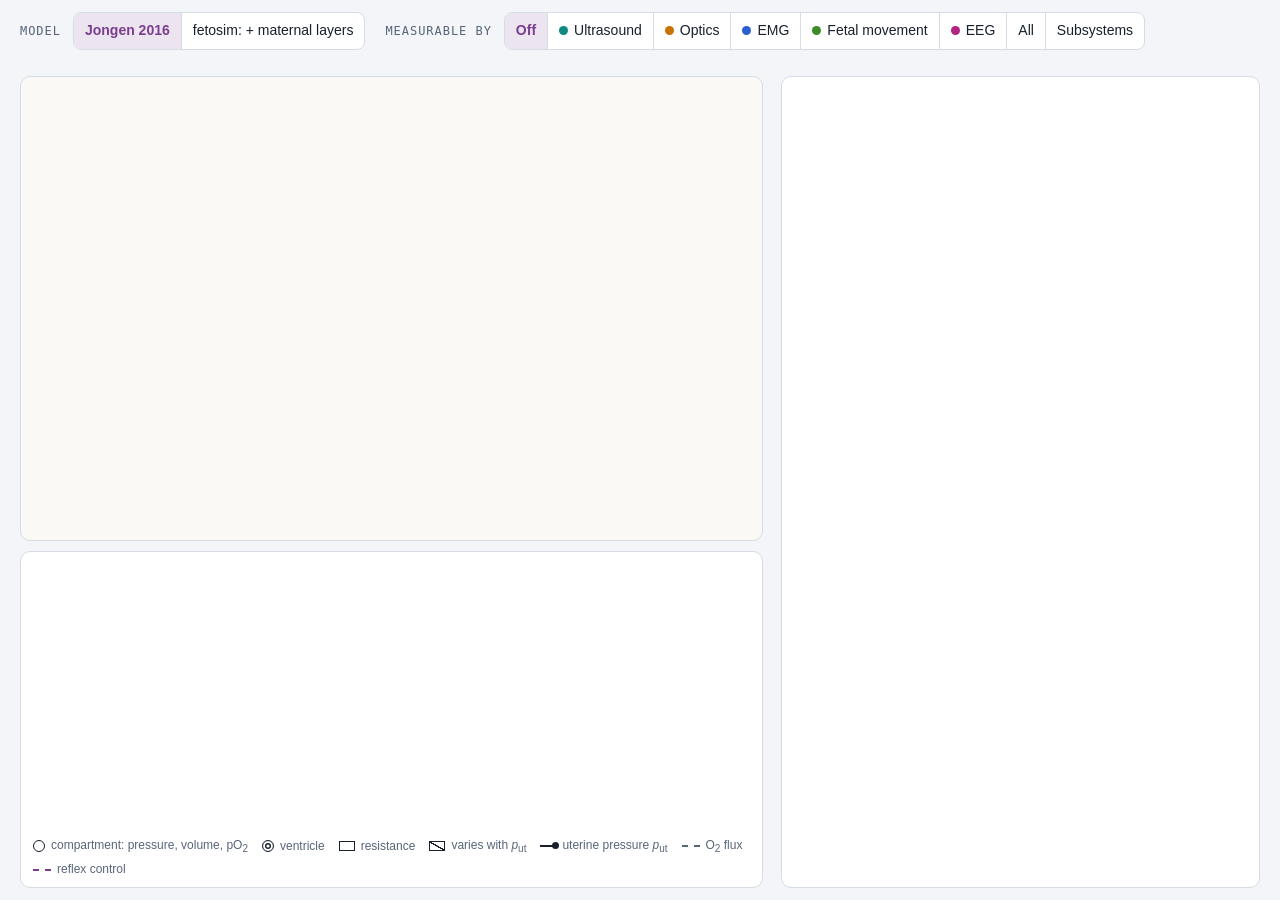
==== docs/maternal_fetal_model_2d.html @ 21c9658b "2D page: one close-up label per route step, at the place it happens Uterine wall: TOCO peaks, uterin" ====
<!doctype html>
<html lang="en">
<head>
<meta charset="utf-8">
<meta name="viewport" content="width=device-width, initial-scale=1, viewport-fit=cover">
<title>Maternal–Fetal Cross-Section</title>
<meta name="claude:viewport-fit-sides" content="cover">
<style>
/* Layout: a narrow header, then the explorer (3D stage + contraction trace on the left, part panel on the right,
   stacked on phones), then single-column reading sections: data pipeline, parameter table, feedback. */
:root {
  --bg: #f3f5f8;
  --surface: #ffffff;
  --stage: #e6ebf1;
  --stage2: #fbf9f6;
  --ink: #17202c;
  --muted: #586579;
  --line: #d6dce5;
  --maternal: #b3303e; --thorax: #23838a; --rib: #dddad4; --rib-edge: #959490; --lung1: #f0a088; --lung2: #e68a73; --lung3: #bd4836;
  --fetal: #3a5fa8;
  --accent: #7a3e8e;
  --on-accent: #ffffff;
  --c1: #5c6a80;
  --c2: #a5650c;
  --c3: #0a7f62;
  --c1-bg: #e8ecf2;
  --c2-bg: #f8ecd8;
  --c3-bg: #daf1e9;
  --c4: #2c62a8; --c4-bg: #dfe9f7;
  --paper: #fdf3f2;
  --grid-minor: #f2d6d6;
  --grid-major: #e3aeb0;
  --trace-ghost: #c9b6ba;
  --muscle: #e9b9b1; --muscle-hi: #b5394c; --muscle-edge: #c78a84; --m-art: #c8374a; --m-ven: #6d2c4e; --villus: #7466c0;
  --f-hi: #c2415a; --f-lo: #4a4fa6; --fv-hi: #8a4f96; --fv-lo: #3a3d80; --skin: #f9e4d7; --skin-edge: #d8b09b; --fskin: #fcc6a2; --fshade: #f08a6c; --brain: #f2cfd4;
  --jelly: #f1e8cf; --flowdot: rgba(255, 255, 255, .9); --device: #e8edf3; --device-edge: #5b6b80; --baro: #2f8fd6; --chemo: #7fae1f;
  --font-display: -apple-system, BlinkMacSystemFont, "Helvetica Neue", "PingFang SC", "Segoe UI", Arial, sans-serif;
  --font-body: -apple-system, BlinkMacSystemFont, "Helvetica Neue", "PingFang SC", "Segoe UI", Arial, sans-serif;
  --font-mono: ui-monospace, "SF Mono", Menlo, Consolas, monospace;
  --font-math: "STIX Two Text", "Cambria Math", "Times New Roman", serif;
}
@media (prefers-color-scheme: dark) {
  :root:not([data-theme="light"]) {
    --bg: #0f141b; --surface: #161d27; --stage: #111923; --stage2: #141c27; --ink: #e4e9f0; --muted: #9ba7b8; --line: #2a3442;
    --maternal: #e2606d; --thorax: #5cc3c8; --rib: #8c8882; --rib-edge: #4d4b48; --lung1: #a8604f; --lung2: #95503f; --lung3: #6e2a20; --fetal: #7da3e6; --accent: #c08ad2; --on-accent: #1d1022;
    --c1: #a4b0c3; --c2: #e4a94f; --c3: #3fcaa0; --c1-bg: #222b38; --c2-bg: #352813; --c3-bg: #10322a; --c4: #79a8ea; --c4-bg: #14233a;
    --paper: #1b1719; --grid-minor: #2c2226; --grid-major: #4a3036; --trace-ghost: #5d4f54;
    --muscle: #6f3b47; --muscle-hi: #d0506a; --muscle-edge: #93596a; --m-art: #e0606c; --m-ven: #a3506f; --villus: #9d8fe0;
    --f-hi: #ea6c82; --f-lo: #6a72d6; --fv-hi: #b07ac0; --fv-lo: #5558a8; --skin: #3b302d; --skin-edge: #6e5349; --fskin: #8a5e4c; --fshade: #b46d55; --brain: #573840;
    --jelly: #4d473a; --flowdot: rgba(255, 255, 255, .8); --device: #2a3442; --device-edge: #9aa8bd; --baro: #5cb0f0; --chemo: #a6d24a;
    color-scheme: dark;
  }
}
:root[data-theme="dark"] {
  --bg: #0f141b; --surface: #161d27; --stage: #111923; --stage2: #141c27; --ink: #e4e9f0; --muted: #9ba7b8; --line: #2a3442;
  --maternal: #e2606d; --thorax: #5cc3c8; --rib: #8c8882; --rib-edge: #4d4b48; --lung1: #a8604f; --lung2: #95503f; --lung3: #6e2a20; --fetal: #7da3e6; --accent: #c08ad2; --on-accent: #1d1022;
  --c1: #a4b0c3; --c2: #e4a94f; --c3: #3fcaa0; --c1-bg: #222b38; --c2-bg: #352813; --c3-bg: #10322a; --c4: #79a8ea; --c4-bg: #14233a;
  --paper: #1b1719; --grid-minor: #2c2226; --grid-major: #4a3036; --trace-ghost: #5d4f54;
  --muscle: #6f3b47; --muscle-hi: #d0506a; --muscle-edge: #93596a; --m-art: #e0606c; --m-ven: #a3506f; --villus: #9d8fe0;
  --f-hi: #ea6c82; --f-lo: #6a72d6; --fv-hi: #b07ac0; --fv-lo: #5558a8; --skin: #3b302d; --skin-edge: #6e5349; --fskin: #8a5e4c; --fshade: #b46d55; --brain: #573840;
  --jelly: #4d473a; --flowdot: rgba(255, 255, 255, .8); --device: #2a3442; --device-edge: #9aa8bd; --baro: #5cb0f0; --chemo: #a6d24a;
  color-scheme: dark;
}
* { box-sizing: border-box; }
html, body { overscroll-behavior-y: none; }   /* no pull-to-refresh */
body {
  background: var(--bg); color: var(--ink); font-family: var(--font-body); font-size: 15px; line-height: 1.55;
  padding-left: max(16px, env(safe-area-inset-left, 0px)); padding-right: max(16px, env(safe-area-inset-right, 0px));
  padding-block: 0 48px;
}
.wrap { max-width: 1240px; margin: 0 auto; }
h1, h2, h3 { font-family: var(--font-display); font-weight: 600; text-wrap: balance; margin: 0; letter-spacing: 0.005em; }
h1 { font-size: clamp(30px, 4.6vw, 46px); line-height: 1.05; }
h2 { font-size: 26px; line-height: 1.15; }
h3 { font-size: 18px; line-height: 1.25; }
p { margin: 0; }
a { color: var(--accent); }
.eyebrow { font-family: var(--font-mono); font-size: 12px; letter-spacing: 0.08em; text-transform: uppercase; color: var(--muted); }
.lede { max-width: 68ch; font-size: 17px; color: var(--ink); }
.muted { color: var(--muted); }
.mono { font-family: var(--font-mono); font-variant-numeric: tabular-nums; }
button { font: inherit; color: inherit; }
:focus-visible { outline: 2px solid var(--accent); outline-offset: 2px; }

/* header */
header.top { display: grid; gap: 14px; padding-block: 36px 22px; }
.legend { display: flex; flex-wrap: wrap; gap: 8px 14px; align-items: center; font-size: 14px; }
.nav { display: flex; flex-wrap: wrap; gap: 6px 16px; font-size: 14px; }
.nav a { text-decoration: none; border-bottom: 1px solid var(--line); color: var(--ink); }
.nav a:hover { border-color: var(--accent); }

/* class badges: colour + text */
.cls { display: inline-flex; align-items: center; gap: 6px; font-size: 12px; font-weight: 500; white-space: nowrap;
  padding: 1px 8px 1px 6px; border-radius: 999px; line-height: 1.6; }
.cls::before { content: ""; width: 8px; height: 8px; border-radius: 2px; background: currentColor; }
.cls-1 { color: var(--c1); background: var(--c1-bg); }
.cls-2 { color: var(--c2); background: var(--c2-bg); }
.cls-3 { color: var(--c3); background: var(--c3-bg); }
.cls-4 { color: var(--c4); background: var(--c4-bg); }
.cls-1::before { border-radius: 50%; }
.cls-3::before, .cls-4::before { transform: rotate(45deg); }

section { padding-block: 34px 6px; display: grid; gap: 16px; }
section > header { display: grid; gap: 6px; max-width: 72ch; }

/* explorer */
.explorer { display: grid; grid-template-columns: minmax(0, 1.55fr) minmax(300px, 1fr); gap: 18px; align-items: start; }
.left { display: grid; gap: 10px; min-width: 0; }
.stage { position: relative; height: 540px; border-radius: 10px; overflow: hidden; background:
  radial-gradient(120% 90% at 60% 35%, var(--surface) 0%, var(--stage) 70%); border: 1px solid var(--line); touch-action: none; }
.stage canvas { display: block; width: 100%; height: 100%; }
.stage svg.leaders { position: absolute; inset: 0; width: 100%; height: 100%; pointer-events: none; }
.leaders line { stroke: var(--muted); stroke-width: 1; opacity: .7; }
.tags { position: absolute; inset: 0; pointer-events: none; }
.tag { position: absolute; left: 0; top: 0; pointer-events: auto; transform: translate(-50%, -50%);
  font-size: 12px; font-weight: 500; padding: 2px 8px; border-radius: 6px; border: 1px solid var(--line);
  background: color-mix(in srgb, var(--surface) 88%, transparent); color: var(--ink); cursor: pointer; white-space: nowrap; }
.tag { display: inline-flex; align-items: center; gap: 5px; padding-left: 3px; }
.tag .num { width: 17px; height: 17px; font-size: 10px; border-width: 1.3px; }
.tag:hover, .tag.on { border-color: var(--accent); color: var(--accent); }
.tags.off .tag { display: none; } .leaders.off { display: none; }
.hint { position: absolute; left: 12px; bottom: 10px; font-size: 12px; color: var(--muted); pointer-events: none;
  background: color-mix(in srgb, var(--surface) 75%, transparent); padding: 2px 8px; border-radius: 6px; }
.nogl { position: absolute; inset: 0; display: grid; place-items: center; text-align: center; padding: 24px; color: var(--muted); }

.controls { display: flex; flex-wrap: wrap; gap: 8px; align-items: center; }
.btn { border: 1px solid var(--line); background: var(--surface); border-radius: 8px; padding: 7px 12px; cursor: pointer; font-size: 14px; }
.btn:hover { border-color: var(--accent); }
.btn.primary { background: var(--accent); border-color: var(--accent); color: var(--on-accent); font-weight: 600; }
.seg { display: inline-flex; border: 1px solid var(--line); border-radius: 8px; overflow: hidden; background: var(--surface); }
.seg button { border: 0; background: transparent; padding: 7px 11px; cursor: pointer; font-size: 14px; }
.seg button + button { border-left: 1px solid var(--line); }
.seg button[aria-pressed="true"] { background: color-mix(in srgb, var(--accent) 14%, var(--surface)); color: var(--accent); font-weight: 600; }
.spacer { flex: 1 1 auto; }
.readouts { display: grid; grid-template-columns: repeat(3, minmax(0, 1fr)); gap: 6px; }
@media (min-width: 1180px) { .readouts { grid-template-columns: repeat(6, minmax(0, 1fr)); } }
.clock { font-family: var(--font-mono); font-variant-numeric: tabular-nums; font-size: 13px; color: var(--muted); }
.ro { background: var(--surface); border: 1px solid var(--line); border-radius: 8px; padding: 5px 9px; min-width: 0; }
.ro .k { font-size: 11.5px; color: var(--muted); white-space: nowrap; overflow: hidden; text-overflow: ellipsis; }
.ro .v { font-family: var(--font-mono); font-variant-numeric: tabular-nums; font-size: 15px; }
.ro .v small { font-size: 11px; color: var(--muted); margin-left: 3px; }
.tracebox { background: var(--paper); border: 1px solid var(--line); border-radius: 10px; padding: 8px 8px 4px; }
.tracebox canvas { display: block; width: 100%; height: 236px; cursor: pointer; touch-action: pan-y; }
.tracecap { font-size: 12.5px; color: var(--muted); padding: 2px 4px 4px; }

/* part panel */
.panel { background: var(--surface); border: 1px solid var(--line); border-radius: 10px; padding: 16px 16px 18px;
  display: grid; gap: 14px; align-content: start; position: sticky; top: max(12px, env(safe-area-inset-top, 0px)); max-height: calc(100vh - 24px); overflow: auto; min-width: 0; }
.panel .role { font-size: 15px; }
.panel .during { font-size: 14px; border-left: 3px solid var(--maternal); padding: 2px 0 2px 10px; color: var(--ink); }
.panel .during b { font-weight: 600; }
.panel .during .row { display: block; }
.filter { display: grid; gap: 6px; }
.filter .seg { width: 100%; }
.filter .seg button { flex: 1 1 0; padding: 6px 4px; font-size: 13px; }
.eqs { display: grid; gap: 8px; }
.eq { border: 1px solid var(--line); border-radius: 8px; padding: 8px 10px; display: grid; gap: 4px; background: color-mix(in srgb, var(--bg) 50%, var(--surface)); }
.eq .no { font-family: var(--font-mono); font-size: 12px; color: var(--accent); }
.eq .m { font-family: var(--font-math); font-size: 17px; line-height: 1.45; }
.eq .m i { font-style: italic; }
.eq .m sub, .eq .m sup { font-size: 70%; }
.eq .ml { display: block; }   /* wraps instead of scrolling */
.cases { display: inline-grid; grid-template-columns: auto auto; gap: 2px 1.1em; align-items: center; vertical-align: middle; margin-left: .2em; padding-left: .45em; border-left: 1.6px solid currentColor; border-radius: 9px 0 0 9px; }
.cases > span:nth-child(even) { font-size: 92%; }
.fr { display: inline-flex; flex-direction: column; vertical-align: middle; text-align: center; margin: 0 .12em; font-size: 88%; line-height: 1.2; }
.fr > span:first-child { border-bottom: 1px solid currentColor; padding: 0 .2em .05em; }
.fr > span:last-child { padding: .05em .2em 0; }
.eq .why { font-size: 13px; color: var(--muted); }
.plist { display: grid; gap: 0; }
.pdet { border-top: 1px solid var(--line); padding-top: 8px; }
.pdet > summary { cursor: pointer; font-weight: 600; font-size: 14px; padding: 4px 0; }
.pdet[open] > summary { margin-bottom: 8px; }
.lk { color: var(--accent); }
.psub { font-size: 11px; font-weight: 600; letter-spacing: .06em; text-transform: uppercase; color: var(--maternal); padding: 14px 0 4px; }
.prow { display: grid; grid-template-columns: minmax(0, 1fr) auto; gap: 2px 10px; padding: 8px 0; border-top: 1px solid var(--line); }
.prow .sym { font-family: var(--font-math); font-style: italic; font-size: 16px; }
.prow .val { font-family: var(--font-mono); font-size: 13px; text-align: right; white-space: nowrap; }
.prow .mean { grid-column: 1 / -1; font-size: 13.5px; }
.prow .pf { grid-column: 1 / -1; font-family: var(--font-math); font-size: 16px; line-height: 1.45; padding-top: 2px; }
.prow .pf sub, .prow .pf sup { font-size: 70%; }
.prow .codeat, .eq .codeat { margin-left: auto; font-family: var(--font-mono); font-size: 11px; color: var(--muted); text-decoration: none; }
.prow .codeat { margin-left: 8px; }
.codeat:hover { color: var(--accent); text-decoration: underline; }
.eq .eqh { display: flex; flex-wrap: wrap; gap: 2px 10px; align-items: baseline; }
.psym { font: inherit; color: inherit; background: none; border: 0; padding: 0; cursor: pointer; border-bottom: 1px dotted var(--accent); }
.psym:hover { color: var(--accent); }
.prow .meta { grid-column: 1 / -1; display: flex; flex-wrap: wrap; gap: 6px; align-items: center; font-size: 12px; color: var(--muted); }
.partlist { display: grid; gap: 6px; }
.partlist button { text-align: left; border: 1px solid var(--line); background: var(--surface); border-radius: 8px; padding: 8px 10px; cursor: pointer;
  display: grid; grid-template-columns: minmax(0, 1fr) auto; gap: 2px 8px; }
.partlist button:hover { border-color: var(--accent); }
.partlist .pt { font-weight: 600; }
.partlist .ps { grid-column: 1 / -1; font-size: 13px; color: var(--muted); }
.back { justify-self: start; font-size: 13px; }
.only-phone { display: none; }

/* pipeline */
.pipe { display: grid; grid-template-columns: repeat(2, minmax(0, 1fr)); gap: 12px; counter-reset: step; }
.pipe .step:last-child { grid-column: 1 / -1; }
@media (min-width: 1180px) { .pipe { grid-template-columns: repeat(5, minmax(0, 1fr)); } .pipe .step:last-child { grid-column: auto; } }
@media (max-width: 600px) { .pipe { grid-template-columns: minmax(0, 1fr); } }
.step { background: var(--surface); border: 1px solid var(--line); border-radius: 10px; padding: 12px 14px 14px; display: grid; gap: 8px; align-content: start; min-width: 0; }
.step h3 { font-size: 16px; display: flex; gap: 8px; align-items: baseline; }
.step h3::before { counter-increment: step; content: counter(step); font-family: var(--font-mono); font-size: 12px; color: var(--accent);
  border: 1px solid var(--accent); border-radius: 50%; width: 20px; height: 20px; display: inline-grid; place-items: center; flex: none; }
.step p, .step li { font-size: 13.5px; }
.step ul { margin: 0; padding-left: 18px; display: grid; gap: 2px; }
.step svg { width: 100%; height: auto; max-height: 120px; display: block; background: var(--paper); border-radius: 6px; }
.step .m { font-family: var(--font-math); font-size: 15.5px; }
.illus { font-size: 12px; color: var(--muted); }
.windowbar { display: grid; grid-template-columns: 20fr 2fr 10fr; height: 22px; border-radius: 5px; overflow: hidden; font-size: 11px; font-family: var(--font-mono); }
.windowbar div { display: grid; place-items: center; color: var(--ink); white-space: nowrap; overflow: hidden; }
.windowbar .tr { background: var(--c3-bg); } .windowbar .gp { background: var(--line); } .windowbar .te { background: var(--c1-bg); }

/* table */
.tabtools { display: flex; flex-wrap: wrap; gap: 8px; align-items: center; }
.tabtools input[type="search"], .tabtools select { font: inherit; font-size: 14px; padding: 7px 10px; border: 1px solid var(--line); border-radius: 8px; background: var(--surface); color: var(--ink); }
.tabtools input[type="search"] { flex: 1 1 220px; min-width: 0; }
.tablewrap { overflow-x: auto; border: 1px solid var(--line); border-radius: 10px; background: var(--surface); }
table { border-collapse: collapse; width: 100%; font-size: 13.5px; }
th, td { padding: 7px 10px; text-align: left; vertical-align: top; border-bottom: 1px solid var(--line); }
th { font-weight: 600; font-size: 12.5px; color: var(--muted); background: color-mix(in srgb, var(--bg) 60%, var(--surface)); position: sticky; top: 0; white-space: nowrap; }
tbody tr:nth-child(even) td { background: color-mix(in srgb, var(--bg) 35%, var(--surface)); }
td.sym { font-family: var(--font-math); font-style: italic; font-size: 15px; white-space: nowrap; }
td.code, td.val { font-family: var(--font-mono); font-size: 12.5px; white-space: nowrap; }
td.mean { min-width: 260px; }
td.note { min-width: 200px; color: var(--muted); font-size: 12.5px; }

/* feedback */
ol.fb { margin: 0; padding-left: 22px; display: grid; gap: 12px; max-width: 78ch; }
ol.fb li::marker { font-family: var(--font-mono); color: var(--accent); }
ol.fb b { font-weight: 600; }
.gaps { display: grid; gap: 8px; max-width: 78ch; }
.gaps ul { margin: 0; padding-left: 20px; display: grid; gap: 6px; }
footer { padding-block: 34px 0; font-size: 13px; color: var(--muted); display: grid; gap: 6px; max-width: 90ch; }
footer code, .gaps code { font-family: var(--font-mono); font-size: 12px; }

@media (max-width: 900px) {
  .explorer { grid-template-columns: minmax(0, 1fr); }
  .panel { position: static; max-height: none; }
  .stage { height: min(64vh, 470px); }
  .only-phone { display: inline-block; }
}
@media (max-width: 480px) {
  body { font-size: 14.5px; }
  .tag { font-size: 11px; padding: 1px 6px; }
  .tracebox canvas { height: 222px; }
  .btn, .seg button { padding: 7px 9px; }
}
@media (prefers-reduced-motion: reduce) { * { scroll-behavior: auto !important; } }

/* shared numbering */
.num { display: inline-grid; place-items: center; width: 21px; height: 21px; border-radius: 50%; border: 1.5px solid currentColor;
  font-family: var(--font-mono); font-size: 11.5px; font-weight: 600; flex: none; line-height: 1; font-style: normal; }
.ptitle { display: flex; gap: 9px; align-items: center; }
.ptitle .num { width: 25px; height: 25px; font-size: 13px; }
.partlist .pt { display: flex; gap: 8px; align-items: center; }
td.partc { white-space: nowrap; }
td.partc .num { width: 19px; height: 19px; font-size: 10.5px; margin-right: 6px; vertical-align: -4px; display: inline-grid; }

/* parameter annotations and tips (both pages) */
.annlayer { position: absolute; inset: 0; pointer-events: none; }
.annlines { position: absolute; inset: 0; width: 100%; height: 100%; pointer-events: none; overflow: visible; }
.annlines .lc { fill: none; stroke: var(--stage2, var(--stage)); stroke-width: 4.5; stroke-linecap: round; opacity: .9; }
.annlines .ll { fill: none; stroke: var(--ink); stroke-width: 1.2; stroke-linecap: round; opacity: .5; transition: stroke .15s, opacity .15s; }
.annlines .ap { fill: var(--accent); opacity: 0; transition: opacity .15s; }
.annlines .ar { fill: var(--surface); stroke: var(--ink); stroke-width: 1.5; stroke-opacity: .7; transition: stroke .15s; }
.annlines .ad { fill: var(--ink); transition: fill .15s; }
.annlines .lead.hi .ll, .annlines .lead.sel .ll { stroke: var(--accent); opacity: 1; stroke-width: 1.8; }
.annlines .lead.hi .ar, .annlines .lead.sel .ar { stroke: var(--accent); stroke-opacity: 1; stroke-width: 2; }
.annlines .lead.hi .ad, .annlines .lead.sel .ad { fill: var(--accent); }
.annlines .lead.hi .ap, .annlines .lead.sel .ap { opacity: .18; }
.ann { position: absolute; left: 0; top: 0; pointer-events: auto; font: inherit; font-size: 12px; line-height: 1.3; text-align: left;
  padding: 2px 7px 2px 6px; border-radius: 5px; border: 1px solid var(--line); border-left: 3px solid var(--c1);
  background: var(--surface); color: var(--ink); cursor: pointer; max-width: var(--annw, 220px); }
.ann.on { border-color: var(--accent); box-shadow: 0 0 0 2px color-mix(in srgb, var(--accent) 30%, transparent); }
.prow.hit { background: color-mix(in srgb, var(--accent) 10%, transparent); box-shadow: inset 3px 0 0 var(--accent); padding-left: 8px; border-radius: 4px; }
.ann.c2 { border-left-color: var(--c2); }
.ann.v { border-left-color: var(--muted); } .annrows.vrow { display: flex; flex-wrap: wrap; gap: 3px; } .vd { color: var(--muted); font-size: 11px; }
.borrow { display: grid; gap: 4px; margin: 0 0 10px; }
.trail { font-size: 13px; color: var(--muted); margin: 0 0 6px; }
.trail button { font: inherit; background: none; border: 0; padding: 0; color: var(--accent); cursor: pointer; }
.trail button[aria-current] { color: var(--ink); cursor: default; }
.borrow .from { font-size: 11px; color: var(--muted); }
.eq.hit { border-color: var(--accent); box-shadow: 0 0 0 2px color-mix(in srgb, var(--accent) 25%, transparent); }
.ann.c3 { border-left-color: var(--c3); background: color-mix(in srgb, var(--c3-bg) 55%, var(--surface)); }
.ann.c4 { border-left-color: var(--c4); background: color-mix(in srgb, var(--c4-bg) 55%, var(--surface)); }
.ann:hover, .ann:focus-visible { border-color: var(--accent); }
.ann.grp { border-left-color: var(--accent); cursor: pointer; font-weight: 500; }
.ann.grp .gn { font-family: var(--font-mono); font-size: 11px; color: var(--muted); margin-left: 4px; }
.ann.grp.open { background: color-mix(in srgb, var(--accent) 12%, var(--surface)); }
.annbox { position: absolute; left: 0; top: 0; display: grid; gap: 3px; justify-items: start; max-width: var(--annw, 210px); pointer-events: none; }
.annrows { display: grid; gap: 3px; justify-items: start; }
.annbox .ann { position: static; box-shadow: 0 1px 3px rgba(0, 0, 0, .08); }
.annbox.hi .ann { border-color: var(--accent); box-shadow: 0 0 0 2px color-mix(in srgb, var(--accent) 30%, transparent); } .annbox.hi .annh { color: var(--accent); }

.annh { font-size: 11px; font-weight: 600; letter-spacing: .02em; color: var(--muted); padding: 0 2px; line-height: 1.2;
  text-shadow: 0 0 3px var(--stage2, var(--stage)), 0 0 3px var(--stage2, var(--stage)); }
.as { font-family: var(--font-math); font-style: italic; font-size: 13.5px; }
.as .an { font-family: var(--font-body); font-style: normal; font-size: 12px; }
.av { font-family: var(--font-mono); font-size: 11.5px; font-variant-numeric: tabular-nums; }
.au { color: var(--muted); font-size: 11px; }
.dots3 { display: inline-flex; gap: 3px; margin-left: 5px; vertical-align: 1px; }
.dots3 i, .ann .d1, .ann .d2, .ann .d3, .ann .d4 { display: inline-block; width: 7px; height: 7px; border-radius: 50%; }
.d1 { background: var(--c1); } .d2 { background: var(--c2); } .d3 { background: var(--c3); } .d4 { background: var(--c4); }
.tip { position: absolute; left: 0; top: 0; z-index: 6; max-width: 290px; background: var(--surface); border: 1px solid var(--line);
  border-radius: 8px; box-shadow: 0 6px 22px rgba(0, 0, 0, .18); padding: 8px 10px; font-size: 12.5px; line-height: 1.4;
  display: grid; gap: 3px; pointer-events: none; }
.tip-h { display: flex; gap: 8px; align-items: center; flex-wrap: wrap; }
.tip-v { font-family: var(--font-mono); font-size: 12px; }
.tip-n { color: var(--muted); font-style: italic; }
.tip-e { color: var(--muted); font-family: var(--font-mono); font-size: 11px; }
.tip-row { border-left: 3px solid var(--c1); padding-left: 6px; } .tip-row.c2 { border-left-color: var(--c2); } .tip-row.c3 { border-left-color: var(--c3); } .tip-row.c4 { border-left-color: var(--c4); }

/* 3D page: while a part is selected, only its own tag stays */
.tags.zoomed .tag { display: none; }
.leaders.zoomed { display: none; }

/* Layout (2D page): header, then the numbered cross-section + circuit beside the shared part panel. */
.toplink { padding-block: 18px 0; font-size: 14px; }
#explore { padding-block: 12px 6px; }
.chips { display: flex; flex-wrap: wrap; gap: 6px; }
.chip { display: inline-flex; align-items: center; gap: 7px; border: 1px solid var(--line); border-radius: 999px; padding: 2px 11px 2px 3px; font-size: 13px; background: var(--surface); cursor: pointer; color: var(--ink); }
.chip:hover, .chip.on { border-color: var(--accent); color: var(--accent); }
.diagram { border-radius: 10px; border: 1px solid var(--line); background: var(--stage2, var(--stage)); padding: 8px; display: grid; gap: 8px; }
.diagram svg { display: block; width: 100%; height: auto; }
.stagebox { position: relative; }
.zoombar { display: flex; flex-wrap: wrap; gap: 6px 12px; align-items: center; padding: 2px 2px 0; }
.zoombar h3 { font-size: 17px; }
.zoombar .live { font-family: var(--font-mono); font-size: 12px; color: var(--muted); font-variant-numeric: tabular-nums; }
.zoombar .live b { color: var(--ink); font-weight: 500; }
#dia.zoom .part:not(.zsel) { opacity: .12; pointer-events: none; }
#dia.zoom #callouts { display: none; }
#dia.zoom .part.zsel { filter: none; }
.diagram.zoomed .key { display: none !important; }
.amark { position: absolute; left: 0; top: 0; width: 20px; height: 20px; margin: -10px 0 0 -10px; border-radius: 4px; display: grid; place-items: center;
  font-family: var(--font-mono); font-size: 11px; font-weight: 600; background: var(--ink); color: var(--surface); pointer-events: auto; cursor: pointer; border: 0; padding: 0; }
.annlist { display: grid; gap: 10px; padding: 2px 2px 6px; }
.ag { display: grid; gap: 4px; }
.agh { display: flex; gap: 8px; align-items: center; font-weight: 600; font-size: 13.5px; }
.agh .amk { width: 20px; height: 20px; border-radius: 4px; display: inline-grid; place-items: center; font-family: var(--font-mono); font-size: 11px; background: var(--ink); color: var(--surface); flex: none; }
.arow { border-left: 3px solid var(--c1); padding: 2px 0 2px 8px; font-size: 13px; display: grid; gap: 1px; }
.arow.c2 { border-left-color: var(--c2); } .arow.c3 { border-left-color: var(--c3); } .arow.c4 { border-left-color: var(--c4); }
.arow .am { color: var(--muted); font-size: 12px; }
.key { display: none; flex-wrap: wrap; gap: 6px; padding: 0 2px 4px; }
.diagram.portrait .key { display: flex; }
#dia .part { cursor: pointer; transition: opacity .25s; }
#dia.focus .part:not(.on), #dia.focus .callout:not(.on) { opacity: .25; }
#dia .part.sel, #dia .part:hover { filter: drop-shadow(0 0 4px var(--accent)); }
.zone-m { fill: color-mix(in srgb, var(--maternal) 5%, transparent); }
.amnion { fill: url(#gAmnion); stroke: color-mix(in srgb, var(--fetal) 28%, transparent); stroke-width: 1.2; stroke-dasharray: 1 5; stroke-linecap: round; }
.zone-t { font-family: var(--font-mono); font-size: 11px; letter-spacing: .16em; fill: var(--muted); opacity: .75; }
.shadow { filter: url(#fShadow); }
.muscle { fill: url(#gMuscle); stroke: var(--muscle-edge); stroke-width: 1.2; }
.muscle-on { fill: var(--muscle-hi); opacity: calc(var(--c, 0) * .7); pointer-events: none; }
.fibre { stroke: var(--muscle-edge); stroke-width: 1; fill: none; opacity: .42; }
.serosa { fill: none; stroke: color-mix(in srgb, var(--muscle-edge) 70%, var(--ink)); stroke-width: 1.4; opacity: .6; }
.fat { fill: color-mix(in srgb, var(--c2) 24%, var(--skin)); stroke: var(--skin-edge); stroke-width: 1; }
.lung { fill: color-mix(in srgb, var(--m-art) 14%, var(--surface)); stroke: color-mix(in srgb, var(--m-art) 32%, var(--surface)); stroke-width: 1.2; }
.mart { stroke: var(--m-art); fill: none; stroke-linecap: round; stroke-linejoin: round; }
.mven { stroke: var(--m-ven); fill: none; stroke-linecap: round; stroke-linejoin: round; }
.mheart { fill: url(#gMHeart); stroke: color-mix(in srgb, var(--m-ven) 80%, var(--ink)); stroke-width: 1.4; }
.sheen { fill: #fff; opacity: .38; pointer-events: none; }
.ivs { fill: url(#gIVS); }
.septum { fill: color-mix(in srgb, var(--m-ven) 60%, var(--muscle)); opacity: .8; }
.jet { fill: url(#gJet); pointer-events: none; }
.basal { fill: var(--m-ven); }
.chorion, .villus-tip { fill: var(--villus); }
.chorion-v { fill: none; stroke: color-mix(in srgb, var(--villus) 55%, #fff); stroke-linecap: round; opacity: .8; }
.villus { stroke: var(--villus); fill: none; stroke-linecap: round; }
.villus-tip { stroke: color-mix(in srgb, var(--villus) 55%, #fff); stroke-width: .8; }
.mtis { fill: color-mix(in srgb, var(--muscle) 55%, var(--stage2, var(--surface))); stroke: var(--muscle-edge); stroke-width: 1.2; }
.mcap { fill: none; stroke: var(--m-art); stroke-width: 2; stroke-linecap: round; opacity: .75; }
.fetus { fill: url(#gSkin); stroke: var(--fshade); stroke-opacity: .55; stroke-width: 1.4; stroke-linejoin: round; vector-effect: non-scaling-stroke; }
.fshade { fill: var(--fshade); opacity: .55; }
.fear { fill: var(--fshade); opacity: .7; }
.brain { fill: url(#gBrain); stroke: color-mix(in srgb, var(--brain) 70%, var(--ink)); stroke-width: 1; stroke-opacity: .5; }
.gyri { fill: none; stroke: color-mix(in srgb, var(--brain) 55%, var(--ink)); stroke-width: 1.3; opacity: .35; stroke-linecap: round; }
.sheath-hi { stroke: #fff; opacity: .28; fill: none; stroke-linecap: round; pointer-events: none; }
.toco-dot { fill: var(--device-edge); opacity: .55; }
.chemo-dot { stroke: var(--surface); stroke-width: 2; }
.fart { stroke: color-mix(in srgb, var(--f-hi) calc(var(--k, 1) * 100%), var(--f-lo)); fill: none; stroke-linecap: round; stroke-linejoin: round; }
.fven { stroke: color-mix(in srgb, var(--fv-hi) calc(var(--k, 1) * 100%), var(--fv-lo)); fill: none; stroke-linecap: round; stroke-linejoin: round; }
.fheart { fill: color-mix(in srgb, var(--f-hi) calc(var(--k, 1) * 100%), var(--f-lo)); stroke: var(--skin-edge); stroke-width: 1.5; }
.skin { fill: var(--skin); stroke: var(--skin-edge); stroke-width: 1.5; }
.brain { fill: var(--brain); }
.sheath { stroke: var(--jelly); fill: none; stroke-linecap: round; }
.flow { stroke: var(--flowdot); fill: none; stroke-dasharray: 2 13; stroke-linecap: round; stroke-width: 2.4; pointer-events: none; }
.toco { fill: url(#gDevice); stroke: var(--device-edge); stroke-width: 1.5; }
.toco-face { fill: color-mix(in srgb, var(--accent) calc(var(--c, 0) * 100%), var(--device-edge)); }
.halo { opacity: 0; }
.baro-c { fill: var(--baro); } .chemo-c { fill: var(--chemo); }
.ring { fill: var(--surface); stroke: var(--baro); stroke-width: 4; }
/* fetosim maternal layers in the cross-section (model tab) */
.diagram:not(.ext) .mext { display: none; }
.diagram.ext .lung { display: none; }   /* the rib cage brings its own lungs */
.ribcage .rb { fill: var(--rib); stroke: var(--rib-edge); stroke-width: 3.6; stroke-linejoin: round; }
.ribcage .l1 { fill: var(--lung1); } .ribcage .l2 { fill: var(--lung2); } .ribcage .l3 { fill: var(--lung3); }
.mring { stroke-width: 3; }
.mctl { fill: none; stroke: var(--accent); stroke-width: 1.8; stroke-dasharray: 5 4; marker-end: url(#mArrA); }
.msq { fill: none; stroke: var(--m-ven); stroke-width: 3; stroke-linecap: round; marker-end: url(#mArrV); }
.msqg { opacity: calc(.4 + var(--c, 0) * .6); }   /* stronger as the contraction rises */
.mext-t text { font-family: var(--font-body); font-size: 13px; font-weight: 600; paint-order: stroke; stroke: var(--stage2, var(--stage)); stroke-width: 3px; stroke-linejoin: round; }
.mext-t .ms { font-size: 9.5px; } .mext-t .mi { font-style: italic; }
.mt-thx { fill: var(--thorax); } .mt-baro { fill: var(--baro); } .mt-ctl { fill: var(--accent); } .mt-sq { fill: var(--m-ven); }
.clamp { fill: var(--c2); stroke: color-mix(in srgb, var(--c2) 70%, var(--ink)); stroke-width: 1; opacity: 0; }
.callout { cursor: pointer; }
.callout line { stroke: var(--muted); stroke-width: 1.1; opacity: .7; }
.callout text:not(.n) { paint-order: stroke; stroke: var(--stage2, var(--stage)); stroke-width: 4px; stroke-linejoin: round; }
.callout .adot { fill: var(--ink); }
.callout circle.b { fill: var(--surface); stroke: var(--ink); stroke-width: 1.6; }
.callout text { fill: var(--ink); font-family: var(--font-body); font-weight: 500; }
.callout text.n { font-family: var(--font-mono); font-weight: 600; text-anchor: middle; dominant-baseline: central; }
.callout.on circle.b { fill: var(--accent); stroke: var(--accent); }
.callout.on text.n { fill: var(--on-accent); }
/* hover: the part under the pointer lights up in both the cross-section and the circuit */
#dia .part.hov, #circ .part.hov { filter: drop-shadow(0 0 5px color-mix(in srgb, var(--accent) 75%, transparent)); }
#dia.hovering .part:not(.hov), #dia.hovering .callout:not(.hov), #circ.hovering .part:not(.hov) { opacity: .22; }   /* the rest fades */
#dia.hovering .part.hov, #dia.hovering .callout.hov, #circ.hovering .part.hov { opacity: 1; }
#circ .part.hov .nd, #circ .part.hov .bx, #circ .part.hov .rcp { stroke: var(--accent); }
.callout.hov circle.b { fill: var(--accent); } .callout.hov text.n { fill: var(--on-accent); }
.callout.hov circle.b { stroke: var(--accent); stroke-width: 2.4; } .callout.hov text:not(.n) { fill: var(--accent); }
.callout.hov line { stroke: var(--accent); opacity: 1; }
[hidden] { display: none !important; }
body { margin: 0; }

/* circuit under the cross-section */
.circuit { border-radius: 10px; border: 1px solid var(--line); background: var(--surface); padding: 10px 10px 8px; display: grid; gap: 6px; }
.circ-h { display: flex; flex-wrap: wrap; gap: 4px 12px; align-items: baseline; padding: 0 2px; }
.circ-h h3 { font-size: 17px; } .circ-h .muted { font-size: 13px; }
.circ-scroll { overflow-x: auto; }
#circ { display: block; width: 100%; min-width: 640px; height: auto; }
#circ text { font-family: var(--font-body); fill: var(--ink); }
#circ .nm { font-size: 32px; } #circ .lb { font-size: 29px; } #circ .sb { font-size: 20px; }
#circ .rt { font-size: 30px; font-weight: 600; letter-spacing: .04em; }
#circ .rt-m { fill: var(--maternal); } #circ .rt-f { fill: var(--fetal); } #circ .rt-p { fill: var(--villus); font-size: 26px; }
#circ .rg { stroke-width: 2; }
#circ .rg-m { fill: color-mix(in srgb, var(--maternal) 6%, var(--surface)); stroke: color-mix(in srgb, var(--maternal) 22%, var(--surface)); }
#circ .rg-f { fill: color-mix(in srgb, var(--fetal) 6%, var(--surface)); stroke: color-mix(in srgb, var(--fetal) 22%, var(--surface)); }
#circ .rg-p { fill: color-mix(in srgb, var(--villus) 12%, var(--surface)); stroke: color-mix(in srgb, var(--villus) 30%, var(--surface)); }
#circ .w, #circ .var { stroke: var(--ink); stroke-width: 3.5; fill: none; } #circ .var { stroke-width: 3; }
#circ .w-h, #circ .var-h { fill: var(--ink); }
#circ .nd, #circ .bx { fill: var(--surface); stroke: var(--ink); stroke-width: 3.5; } #circ .nd2 { fill: none; stroke: var(--ink); stroke-width: 3.5; }
#circ .putd { fill: var(--ink); }
#circ .o2 { stroke: var(--muted); stroke-width: 2.6; stroke-dasharray: 7 6; fill: none; } #circ .o2-h { fill: var(--muted); } #circ .o2t { fill: var(--muted); }
#circ .thalo { paint-order: stroke; stroke: var(--surface); stroke-width: 7px; stroke-linejoin: round; }
#circ .ctl { stroke: var(--accent); stroke-width: 2.6; stroke-dasharray: 7 6; fill: none; } #circ .ctl-h { fill: var(--accent); }
#circ .rcp { stroke-width: 3.5; } #circ .rb { fill: color-mix(in srgb, var(--baro) 16%, var(--surface)); stroke: var(--baro); }
#circ .rc { fill: color-mix(in srgb, var(--chemo) 18%, var(--surface)); stroke: var(--chemo); } #circ .rn { font-size: 19px; font-weight: 600; }
#circ .cb circle { fill: var(--surface); stroke: var(--ink); stroke-width: 2.4; } #circ .cb text { font-family: var(--font-mono); font-size: 19px; font-weight: 600; }
#circ .rg-t { fill: color-mix(in srgb, var(--thorax) 12%, var(--surface)); stroke: color-mix(in srgb, var(--thorax) 30%, var(--surface)); }   /* as .rg-p */
#circ .rt-t { fill: var(--thorax); font-size: 26px; }
#circ .thl { stroke: var(--thorax); stroke-width: 3.5; } #circ .thl-h, #circ .thxt { fill: var(--thorax); }
#circ .src { fill: var(--surface); stroke: var(--thorax); stroke-width: 3.5; } #circ .srcw { fill: none; stroke: var(--thorax); stroke-width: 3; }
#circ .dio { fill: var(--thorax); } #circ .dio-b { stroke: var(--thorax); stroke-width: 4.5; }
#circ .blk { stroke-width: 3; } #circ .blk.a { fill: color-mix(in srgb, var(--baro) 12%, var(--surface)); stroke: var(--baro); }
#circ .blk.c { fill: color-mix(in srgb, var(--accent) 9%, var(--surface)); stroke: var(--accent); }
#circ .bt { font-size: 26px; font-weight: 600; } #circ .bs { font-size: 19px; fill: var(--muted); }
#circ .sense { stroke: var(--baro); stroke-width: 3; } #circ .ca { stroke: var(--baro); stroke-width: 3; stroke-dasharray: 9 6; fill: none; } #circ .ca-h, #circ .ct-a { fill: var(--baro); }
#circ .cv { stroke: var(--accent); stroke-width: 3; stroke-dasharray: 9 6; fill: none; } #circ .cv-h, #circ .ct-c { fill: var(--accent); }
#circ .vx { stroke: var(--accent); stroke-width: 3; fill: none; } #circ .vx-h { fill: var(--accent); }
#circ .myo { fill: color-mix(in srgb, var(--muscle) 40%, var(--surface)); stroke: var(--maternal); stroke-width: 3; }
#circ .sqm { stroke: var(--maternal); stroke-width: 3.5; stroke-dasharray: 9 6; fill: none; } #circ .sqm-h, #circ .sqt { fill: var(--maternal); }
#circ .ctlt { fill: var(--accent); } #circ .bpt { fill: var(--maternal); font-weight: 600; }
#circ .el.hl .rg-t, #circ .el.hl .myo, #circ .el.hl .thl, #circ .el.hl .sqm, #circ .el.hl .src, #circ .el.hl .srcw, #circ .el.hl .blk,
#circ .el.hl .ca, #circ .el.hl .cv, #circ .el.hl .vx, #circ .el.hl .sense, #circ .el.hl .dio-b { stroke: var(--accent); }
#circ .el.hl .thl-h, #circ .el.hl .sqm-h, #circ .el.hl .dio, #circ .el.hl .ca-h, #circ .el.hl .cv-h, #circ .el.hl .vx-h { fill: var(--accent); }
#circ .part { cursor: pointer; transition: opacity .25s; }
#circ.focus .part:not(.on) { opacity: .22; }
#circ .part:hover, #circ .part.sel { filter: drop-shadow(0 0 5px color-mix(in srgb, var(--accent) 70%, transparent)); }
#circ .el.hl { filter: drop-shadow(0 0 6px color-mix(in srgb, var(--accent) 55%, transparent)); }
#circ .el.hl .nd, #circ .el.hl .bx, #circ .el.hl .rcp { stroke: var(--accent); fill: color-mix(in srgb, var(--accent) 16%, var(--surface)); }
#circ .el.hl .nd2, #circ .el.hl .w, #circ .el.hl .var, #circ .el.hl .o2, #circ .el.hl .ctl { stroke: var(--accent); }
#circ .el.hl .w-h, #circ .el.hl .var-h, #circ .el.hl .o2-h, #circ .el.hl .ctl-h, #circ .el.hl .putd { fill: var(--accent); }
#circ .el.hl text { fill: var(--accent); font-weight: 600; }
#circ .part.on .cb circle, #circ .part.sel .cb circle { fill: var(--accent); stroke: var(--accent); } #circ .part.on .cb text, #circ .part.sel .cb text { fill: var(--on-accent); }
.circ-key { display: flex; flex-wrap: wrap; gap: 4px 14px; font-size: 12px; color: var(--muted); padding: 0 2px; }
.circ-key span { display: inline-flex; align-items: center; gap: 6px; }
.circ-key i[class^="k-"] { display: inline-block; flex: none; }
.circ-key .kt { display: inline; }
.k-node { width: 12px; height: 12px; border: 1.6px solid var(--ink); border-radius: 50%; }
.k-dbl { box-shadow: inset 0 0 0 2px var(--surface), inset 0 0 0 3.4px var(--ink); }
.k-box { width: 16px; height: 10px; border: 1.6px solid var(--ink); }
.k-var { background: linear-gradient(to top right, transparent 44%, var(--ink) 46%, var(--ink) 54%, transparent 56%); }
.k-put { width: 16px; height: 2px; background: var(--ink); position: relative; } .k-put::after { content: ""; position: absolute; right: -3px; top: -3px; width: 7px; height: 7px; border-radius: 50%; background: var(--ink); }
.k-src { width: 12px; height: 12px; border: 1.8px solid var(--thorax); border-radius: 50%; }
.k-thx { width: 16px; height: 11px; border: 1px solid color-mix(in srgb, var(--thorax) 30%, var(--surface)); background: color-mix(in srgb, var(--thorax) 12%, var(--surface)); border-radius: 5px; }
.k-dio { width: 0; height: 0; border-left: 6px solid transparent; border-right: 6px solid transparent; border-bottom: 9px solid var(--thorax); }
.k-ca { width: 18px; border-top: 2px dashed var(--baro); } .k-cv { width: 18px; border-top: 2px dashed var(--accent); } .k-sq { width: 18px; border-top: 2px dashed var(--maternal); }
.circ-key .kx { display: none; } .circuit.ext .circ-key .kx { display: inline-flex; }
.modelbar { display: flex; flex-wrap: wrap; align-items: center; gap: 6px 12px; margin-bottom: 10px; }
.k-o2 { width: 18px; border-top: 2px dashed var(--muted); } .k-ctl { width: 18px; border-top: 2px dashed var(--accent); }
/* one screen, no page scroll: the cross-section and circuit share the height, the part panel scrolls inside */
@media (min-width: 981px) and (min-height: 600px) {
  html, body { height: 100%; overflow: hidden; }
  body { padding-block: 0; }
  .wrap { height: 100%; display: flex; flex-direction: column; }
  #explore { flex: 1; min-height: 0; padding-block: 12px; display: flex; flex-direction: column; }
  .explorer { flex: 1; min-height: 0; align-items: stretch; grid-template-rows: minmax(0, 1fr); }
  .left { min-height: 0; grid-template-rows: minmax(0, 1fr) auto; }   /* the circuit keeps its own height, the cross-section takes the rest */
  .diagram { min-height: 0; display: flex; flex-direction: column; }
  .stagebox { flex: 1; min-height: 0; }
  .diagram svg#dia { width: 100%; height: 100%; }
  .panel { position: static; height: 100%; min-height: 0; max-height: none; overflow: auto; }
}

/* ---- measurables overlay (2026-11-11): what each sensing modality can measure, drawn over the cross-section and
   the circuit. Modality colours are separate from the blood/tissue palette. ---- */
:root { --s-us: #0b8a80; --s-opt: #c97200; --s-emg: #2a5fd0; --s-fm: #3d8b27; --s-eeg: #b4237f;
  --ss1: #b83250; --ss2: #a8700f; --ss3: #0f8b74; --ss4: #2f5fc4; --ss5: #7b4bc4; --ssx: #7d8796; }
@media (prefers-color-scheme: dark) { :root:not([data-theme="light"]) { --s-us: #3cc4b6; --s-opt: #f0ac3a; --s-emg: #74a2f4; --s-fm: #7dc95e; --s-eeg: #e070b8;
  --ss1: #e86a85; --ss2: #e0ab4a; --ss3: #41c9a8; --ss4: #79a0ef; --ss5: #b08cf0; --ssx: #9aa5b5; } }
:root[data-theme="dark"] { --s-us: #3cc4b6; --s-opt: #f0ac3a; --s-emg: #74a2f4; --s-fm: #7dc95e; --s-eeg: #e070b8;
  --ss1: #e86a85; --ss2: #e0ab4a; --ss3: #41c9a8; --ss4: #79a0ef; --ss5: #b08cf0; --ssx: #9aa5b5; }
.s-us { --sc: var(--s-us); } .s-opt { --sc: var(--s-opt); } .s-emg { --sc: var(--s-emg); } .s-fm { --sc: var(--s-fm); } .s-eeg { --sc: var(--s-eeg); }
.ss1 { --sc: var(--ss1); } .ss2 { --sc: var(--ss2); } .ss3 { --sc: var(--ss3); } .ss4 { --sc: var(--ss4); } .ss5 { --sc: var(--ss5); } .ssx { --sc: var(--ssx); }
.sense-lab { margin-left: 8px; }
.sense-tab button { display: inline-flex; align-items: center; gap: 6px; }
.sd { width: 9px; height: 9px; border-radius: 50%; background: var(--sc); flex: none; }
#dia.sensing #art { opacity: .42; filter: saturate(.55); }
#dia.sensing #callouts, #dia.sensing .mext-t { display: none; }
#sense { pointer-events: none; }
#sense .pill, #sense .sg { pointer-events: auto; }
#sense .sg { filter: drop-shadow(0 0 5px color-mix(in srgb, var(--sc) 60%, transparent)); transition: opacity .2s; }
#sense .hv-glow { fill: none; stroke: var(--sc); stroke-width: 13; stroke-linecap: round; stroke-linejoin: round; opacity: .38; }
#sense .hv-core { fill: none; stroke: var(--sc); stroke-width: 2.6; stroke-linecap: round; stroke-dasharray: 7 5; }
#sense .ha { fill: color-mix(in srgb, var(--sc) 22%, transparent); stroke: var(--sc); stroke-width: 2.6; stroke-dasharray: 8 5; stroke-linejoin: round; }
#sense .ha.soft { fill: color-mix(in srgb, var(--sc) 7%, transparent); stroke-width: 1.6; }
#sense .ha.hatch { fill: url(#gHatchX); }
#sense .edot { fill: var(--sc); stroke: var(--stage2, var(--surface)); stroke-width: 2; }
#sense .ewave { fill: none; stroke: var(--sc); stroke-width: 2; stroke-linecap: round; }
#sense .dim { stroke: var(--sc); stroke-width: 2.6; fill: none; }
#sense .dim-h { fill: var(--sc); }
#sense .dim-t { fill: var(--sc); font-family: var(--font-body); font-size: 12px; font-weight: 600; text-anchor: middle;
  paint-order: stroke; stroke: var(--stage2, var(--surface)); stroke-width: 4px; stroke-linejoin: round; }
#sense .arw-halo { fill: none; stroke: var(--stage2, var(--surface)); stroke-width: 7; stroke-linecap: round; opacity: .9; }
#sense .arw { fill: none; stroke: var(--sc); stroke-width: 2.8; stroke-linecap: round; }
#sense .arw.dash { stroke-dasharray: 7 6; }
#sense .arw-h { fill: var(--sc); }
#sense .pill rect.pb { fill: var(--surface); stroke: var(--sc); stroke-width: 2.4; }
#sense .pill.tbd rect.pb { stroke-dasharray: 7 5; }
#sense .pill .pd { fill: var(--sc); }
#sense .pill .pt { fill: var(--ink); font-family: var(--font-body); font-size: 15px; font-weight: 650; }
#sense .pill .px { fill: var(--muted); font-family: var(--font-body); font-size: 12px; }
#sense .pill .pn { fill: var(--sc); font-family: var(--font-mono); font-size: 13px; font-weight: 700; }
#sense .dl text, #sense .dleg { paint-order: stroke; stroke: var(--stage2, var(--surface)); stroke-width: 5px; stroke-linejoin: round; font-family: var(--font-body); }
#sense .dlt { fill: var(--sc); font-size: 19px; font-weight: 700; }
#sense .dls { font-size: 14.5px; font-weight: 600; } #sense .dsep { fill: var(--muted); font-weight: 500; }
#sense .dleg { fill: var(--ink); font-size: 16px; font-weight: 600; }
/* ?callouts=0 (slide export only): drawing without the numbered callouts */
#dia.bare #callouts { display: none; }
#sense.hot .sg:not(.on), #sense.hot .pill:not(.on), #sense.hot .arg:not(.on) { opacity: .16; }
#circ.sensing .el:not(.sn), #circ.sensing .part > :not(.el):not(.cb), #circ.sensing .rg { opacity: .3; }
#circ.sensing .cb { opacity: .5; }
#circ .el.sn { filter: drop-shadow(0 0 7px color-mix(in srgb, var(--sc) 65%, transparent)); }
#circ .el.sn .nd, #circ .el.sn .bx, #circ .el.sn .rcp, #circ .el.sn .myo, #circ .el.sn .rg-t { stroke: var(--sc); stroke-width: 4.5; fill: color-mix(in srgb, var(--sc) 18%, var(--surface)); }
#circ .el.sn .nd2, #circ .el.sn .w, #circ .el.sn .var, #circ .el.sn .o2, #circ .el.sn .ctl, #circ .el.sn .thl, #circ .el.sn .sqm, #circ .el.sn .vx { stroke: var(--sc); }
#circ .el.sn .w-h, #circ .el.sn .var-h, #circ .el.sn .o2-h, #circ .el.sn .ctl-h, #circ .el.sn .putd, #circ .el.sn .sqm-h, #circ .el.sn .vx-h { fill: var(--sc); }
#circ .el.sn text { fill: var(--sc); font-weight: 600; }
.sp-intro { font-size: 14.5px; }
.sp-mod { display: flex; align-items: center; gap: 8px; font-weight: 600; font-size: 15px; margin-top: 4px; }
.sp-list { display: grid; gap: 8px; }
.sp-item { border: 1px solid var(--line); border-left: 4px solid var(--sc); border-radius: 8px; padding: 8px 10px; display: grid; gap: 3px; font-size: 13.5px; cursor: default; }
.sp-item:hover, .sp-item.on { background: color-mix(in srgb, var(--sc) 8%, var(--surface)); }
.sp-item .st { font-weight: 600; font-size: 14.5px; display: flex; gap: 8px; align-items: baseline; flex-wrap: wrap; }
.sp-item .st .tbd { font-weight: 500; font-size: 12px; color: var(--muted); border: 1px dashed var(--line); border-radius: 999px; padding: 0 7px; }
.sp-item .sm { color: var(--muted); }
.sp-item .sk { font-family: var(--font-mono); font-size: 11.5px; letter-spacing: .04em; text-transform: uppercase; color: var(--muted); margin-right: 4px; }
.sp-note { font-size: 13px; color: var(--muted); border-top: 1px solid var(--line); padding-top: 8px; }
/* ?fig=dia or ?fig=circ: one drawing fills the window (used to export slide figures) */
body.fig .panel, body.fig .modelbar { display: none !important; }
body.fig .explorer { grid-template-columns: 1fr; }
body.fig .diagram { border: 0; padding: 0; }
body.fig-dia .circuit, body.fig-circ .diagram { display: none !important; }
body.fig-circ .circ-key { font-size: 15px; }
</style>
</head>
<body>


<div class="wrap">

<section id="explore" aria-label="Cross-section and circuit">
  <div class="modelbar">
    <span class="eyebrow">Model</span>
    <div class="seg model-tab" role="group" aria-label="Model version"><button type="button" data-cm="0" aria-pressed="true">Jongen 2016</button><button type="button" data-cm="1" aria-pressed="false">fetosim: + maternal layers</button></div>
    <span class="eyebrow sense-lab">Measurable by</span>
    <div class="seg sense-tab" role="group" aria-label="What each sensor can measure"><button type="button" data-sense="" aria-pressed="true">Off</button><button type="button" data-sense="us"><i class="sd s-us"></i>Ultrasound</button><button type="button" data-sense="opt"><i class="sd s-opt"></i>Optics</button><button type="button" data-sense="emg"><i class="sd s-emg"></i>EMG</button><button type="button" data-sense="fm"><i class="sd s-fm"></i>Fetal movement</button><button type="button" data-sense="eeg"><i class="sd s-eeg"></i>EEG</button><button type="button" data-sense="all">All</button><button type="button" data-sense="sub">Subsystems</button></div>
  </div>
  <div class="explorer">
    <div class="left">
      <div class="diagram" id="diagram" data-model>
        <div class="zoombar" id="zoombar" hidden>
          <button class="btn" type="button" id="zoomOut">← All parts</button>
          <h3 class="ptitle" id="zoomTitle"></h3>
          <span class="live" id="zoomLive"></span>
        </div>
        <div class="stagebox" id="stagebox">
          <svg id="dia" viewBox="0 0 1000 600" role="img" aria-label="Numbered cross-section: mother, uterine wall with TOCO, spiral arteries, placenta, umbilical cord, fetus with heart, baroreceptor and chemoreceptor"></svg>
          <svg class="annlines" id="annlines" aria-hidden="true"></svg>
          <div class="annlayer" id="annlayer"></div>
        </div>
        <div class="annlist" id="annlist" hidden></div>
        <div class="key" id="key"></div>
      </div>
      <div class="circuit" id="circuit">
        
        <div class="circ-scroll"><svg id="circ" viewBox="0 0 1940 720" role="img" aria-label="Lumped circuit of the model: maternal circulation, uterine and spiral arteries, intervillous space and villi, umbilical cord, fetal heart and circulation, baroreceptor and chemoreceptor"></svg></div>
        <div class="circ-key">
          <span><i class="k-node"></i><span class="kt">compartment: pressure, volume, pO<sub>2</sub></span></span><span><i class="k-node k-dbl"></i><span class="kt">ventricle</span></span>
          <span><i class="k-box"></i><span class="kt">resistance</span></span><span><i class="k-box k-var"></i><span class="kt">varies with <i>p</i><sub>ut</sub></span></span>
          <span><i class="k-put"></i><span class="kt">uterine pressure <i>p</i><sub>ut</sub></span></span><span><i class="k-o2"></i><span class="kt">O<sub>2</sub> flux</span></span><span><i class="k-ctl"></i><span class="kt">reflex control</span></span>
          <span class="kx"><i class="k-thx"></i><span class="kt">thorax</span></span><span class="kx"><i class="k-src"></i><span class="kt">pressure source: <i>P</i><sub>th</sub>, abdominal <i>p</i><sub>ab</sub></span></span><span class="kx"><i class="k-dio"></i><span class="kt">one-way</span></span><span class="kx"><i class="k-sq"></i><span class="kt">autotransfusion</span></span>
        </div>
      </div>
    </div>
    <aside class="panel" id="panel" aria-live="polite"></aside>
  </div>
</section>

</div>

<script>
"use strict";
"use strict";
const PARAMS = [{"name": "F_TREF", "symbol": "T_ref", "value": 0.4444444444444444, "unit": "s", "meaning": "fetal reference heart period (60/135 s = 135 bpm)", "part": "heart", "equations": "A(25)", "cls": 1, "source": "A Table 1a"}, {"name": "F_VART0", "symbol": "V_art,0", "value": 35.2, "unit": "ml", "meaning": "fetal arterial unstressed volume", "part": "heart", "equations": "A(1)", "cls": 1, "source": "A Table 1a"}, {"name": "F_VVEN0", "symbol": "V_ven,0,ref", "value": 153.4, "unit": "ml", "meaning": "fetal venous unstressed volume (reference; sympathetically regulated)", "part": "heart", "equations": "A(1), A(24)", "cls": 1, "source": "A Table 1a"}, {"name": "F_VTIS0", "symbol": "V_tis,0", "value": 15.9, "unit": "ml", "meaning": "fetal body-tissue unstressed volume", "part": "heart", "equations": "A(1)", "cls": 1, "source": "A Table 1a"}, {"name": "F_VCER0", "symbol": "V_cer,0", "value": 2.6, "unit": "ml", "meaning": "fetal brain unstressed volume", "part": "heart", "equations": "A(1)", "cls": 1, "source": "A Table 1a"}, {"name": "F_VVIL0", "symbol": "V_villi,0", "value": 35.9, "unit": "ml", "meaning": "placental villi unstressed volume (fetal side of the placenta)", "part": "placenta", "equations": "A(1)", "cls": 1, "source": "A Table 1a"}, {"name": "F_CART", "symbol": "C_art", "value": 0.33, "unit": "ml/mmHg", "meaning": "fetal arterial compliance", "part": "heart", "equations": "A(1)", "cls": 1, "source": "A Table 1a"}, {"name": "F_CVEN", "symbol": "C_ven", "value": 21.91, "unit": "ml/mmHg", "meaning": "fetal venous compliance", "part": "heart", "equations": "A(1)", "cls": 1, "source": "A Table 1a"}, {"name": "F_CTIS", "symbol": "C_tis", "value": 0.35, "unit": "ml/mmHg", "meaning": "fetal body-tissue compliance", "part": "heart", "equations": "A(1)", "cls": 1, "source": "A Table 1a"}, {"name": "F_CCER", "symbol": "C_cer", "value": 0.06, "unit": "ml/mmHg", "meaning": "fetal brain compliance", "part": "heart", "equations": "A(1)", "cls": 1, "source": "A Table 1a"}, {"name": "F_CVIL", "symbol": "C_villi", "value": 2.4, "unit": "ml/mmHg", "meaning": "villi compliance", "part": "placenta", "equations": "A(1)", "cls": 1, "source": "A Table 1a"}, {"name": "F_RTISA", "symbol": "R_tisa,ref", "value": 2.81, "unit": "mmHg·s/ml", "meaning": "fetal body arterial resistance (reference; sympathetically regulated)", "part": "heart", "equations": "A(5), A(24)", "cls": 1, "source": "A Table 1a"}, {"name": "F_RTISV", "symbol": "R_tisv", "value": 0.15, "unit": "mmHg·s/ml", "meaning": "fetal body venous resistance", "part": "heart", "equations": "A(5)", "cls": 1, "source": "A Table 1a"}, {"name": "F_RCERA", "symbol": "R_cera,ref", "value": 7.24, "unit": "mmHg·s/ml", "meaning": "fetal brain arterial resistance (reference; autoregulated)", "part": "heart", "equations": "A(18)-(19)", "cls": 1, "source": "A Table 1a"}, {"name": "F_RCERV", "symbol": "R_cerv", "value": 0.38, "unit": "mmHg·s/ml", "meaning": "fetal brain venous resistance", "part": "heart", "equations": "A(5)", "cls": 1, "source": "A Table 1a"}, {"name": "F_RUMA", "symbol": "R_uma,ref", "value": 3.84, "unit": "mmHg·s/ml", "meaning": "umbilical artery resistance at rest", "part": "cord", "equations": "A(6), B(1)", "cls": 1, "source": "A Table 1a"}, {"name": "F_RUMV", "symbol": "R_umv,ref", "value": 2.56, "unit": "mmHg·s/ml", "meaning": "umbilical vein resistance at rest", "part": "cord", "equations": "A(6), B(1)", "cls": 1, "source": "A Table 1a"}, {"name": "F_EMAX", "symbol": "E_max,ref", "value": 7.71, "unit": "mmHg/ml", "meaning": "fetal ventricle end-ejection elastance (reference; regulated)", "part": "heart", "equations": "A(9), A(24)", "cls": 1, "source": "A Table 1a"}, {"name": "F_EMIN", "symbol": "E_min", "value": 0.26, "unit": "mmHg/ml", "meaning": "fetal ventricle end-diastolic elastance", "part": "heart", "equations": "A(9)", "cls": 1, "source": "A Table 1a"}, {"name": "F_V0MAX", "symbol": "V_max,0", "value": 0.0, "unit": "ml", "meaning": "fetal ventricle unstressed volume at end-ejection", "part": "heart", "equations": "A(9)", "cls": 1, "source": "A Table 1a"}, {"name": "F_V0MIN", "symbol": "V_min,0", "value": 5.8, "unit": "ml", "meaning": "fetal ventricle unstressed volume at end-diastole", "part": "heart", "equations": "A(9)", "cls": 1, "source": "A Table 1a"}, {"name": "M_T", "symbol": "T_m", "value": 0.75, "unit": "s", "meaning": "maternal heart period (60/80 s = 80 bpm, not regulated)", "part": "mother", "equations": "A(10)", "cls": 1, "source": "A Table 1b"}, {"name": "M_VART0", "symbol": "V_art,0", "value": 721.0, "unit": "ml", "meaning": "maternal arterial unstressed volume", "part": "mother", "equations": "A(1)", "cls": 1, "source": "A Table 1b"}, {"name": "M_VVEN0", "symbol": "V_ven,0", "value": 3604.0, "unit": "ml", "meaning": "maternal venous unstressed volume", "part": "mother", "equations": "A(1)", "cls": 1, "source": "A Table 1b"}, {"name": "M_VTIS0", "symbol": "V_tis,0", "value": 504.0, "unit": "ml", "meaning": "maternal tissue unstressed volume", "part": "mother", "equations": "A(1)", "cls": 1, "source": "A Table 1b"}, {"name": "M_CART", "symbol": "C_art", "value": 3.9, "unit": "ml/mmHg", "meaning": "maternal arterial compliance", "part": "mother", "equations": "A(1)", "cls": 1, "source": "A Table 1b"}, {"name": "M_CVEN", "symbol": "C_ven", "value": 308.9, "unit": "ml/mmHg", "meaning": "maternal venous compliance", "part": "mother", "equations": "A(1)", "cls": 1, "source": "A Table 1b"}, {"name": "M_CTIS", "symbol": "C_tis", "value": 6.4, "unit": "ml/mmHg", "meaning": "maternal tissue compliance", "part": "mother", "equations": "A(1)", "cls": 1, "source": "A Table 1b"}, {"name": "M_RTISA", "symbol": "R_tisa", "value": 0.67, "unit": "mmHg·s/ml", "meaning": "maternal tissue arterial resistance", "part": "mother", "equations": "A(5)", "cls": 1, "source": "A Table 1b"}, {"name": "M_RTISV", "symbol": "R_tisv", "value": 0.04, "unit": "mmHg·s/ml", "meaning": "maternal tissue venous resistance", "part": "mother", "equations": "A(5)", "cls": 1, "source": "A Table 1b"}, {"name": "M_RUTA", "symbol": "R_uta", "value": 5.71, "unit": "mmHg·s/ml", "meaning": "uterine (spiral) artery resistance; NOT squeezed by contractions", "part": "spiral", "equations": "A(5)", "cls": 1, "source": "A Table 1b", "how": "Constant in the CTG model; only the paper's sheep comparison (A §2.4, Fig. 4) raises it 100× over 5 s, holds it 20 or 30 s and lowers it over 5 s."}, {"name": "M_RUTV", "symbol": "R_utv,ref", "value": 1.43, "unit": "mmHg·s/ml", "meaning": "uterine vein resistance at rest", "part": "uterus", "equations": "A(6)-(7)", "cls": 1, "source": "A Table 1b"}, {"name": "M_R0UTV", "symbol": "R_0,utv", "value": 0.358, "unit": "mmHg·s/ml", "meaning": "uterine vein collapse law: base resistance", "part": "uterus", "equations": "A(6)", "cls": 1, "source": "A Table 1b"}, {"name": "M_P0UTV", "symbol": "p_0,utv", "value": -2.5, "unit": "mmHg", "meaning": "uterine vein collapse law: midpoint transmural pressure", "part": "uterus", "equations": "A(6)", "cls": 1, "source": "A Table 1b"}, {"name": "M_P1UTV", "symbol": "p_1,utv", "value": 25.0, "unit": "mmHg", "meaning": "uterine vein collapse law: width", "part": "uterus", "equations": "A(6)", "cls": 1, "source": "A Table 1b"}, {"name": "M_EMAX", "symbol": "E_max", "value": 1.83, "unit": "mmHg/ml", "meaning": "maternal ventricle end-ejection elastance", "part": "mother", "equations": "A(9)", "cls": 1, "source": "A Table 1b"}, {"name": "M_EMIN", "symbol": "E_min", "value": 0.05714285714285714, "unit": "mmHg/ml", "meaning": "maternal ventricle end-diastolic elastance", "part": "mother", "equations": "A(9)", "cls": 1, "source": "B §2.2.1 rule (A Table 1b prints 0.06)", "note": "Unrounded value from the paper's own rule (B §2.2.1): 5 mmHg / 87.5 ml. With it, maternal CO is 7.0 L/min and q_uta 633 ml/min, and the table's D_plac = 0.082 gives the paper's 18.5 mmHg fetal arterial pO2.", "how": "Unrounded value from the B §2.2.1 rule; the table prints 0.06."}, {"name": "M_V0MAX", "symbol": "V_max,0", "value": 0.0, "unit": "ml", "meaning": "maternal ventricle unstressed volume at end-ejection", "part": "mother", "equations": "A(9)", "cls": 1, "source": "A Table 1b"}, {"name": "M_V0MIN", "symbol": "V_min,0", "value": 44.0, "unit": "ml", "meaning": "maternal ventricle unstressed volume at end-diastole", "part": "mother", "equations": "A(9)", "cls": 1, "source": "A Table 1b"}, {"name": "IVS_VMAX", "symbol": "V_max,ivs", "value": 350.0, "unit": "ml", "meaning": "intervillous space: maximal blood volume (2 x 175 ml, B p.2475 rule)", "part": "placenta", "equations": "A(3)", "cls": 1, "source": "DERIVED", "note": "Not printed in any table; derived from the paper's stated rule (B p.2475)."}, {"name": "IVS_P0", "symbol": "p_0,ivs", "value": 5.0, "unit": "mmHg", "meaning": "intervillous space: transmural pressure at rest (B p.2475 rule)", "part": "placenta", "equations": "A(3)", "cls": 1, "source": "DERIVED", "note": "Not printed in any table; derived from the paper's stated rule (B p.2475).", "how": "Not printed in the paper; ours, from its stated rule (B p.2475)."}, {"name": "IVS_P1", "symbol": "p_1,ivs", "value": 46.42019173513614, "unit": "mmHg", "meaning": "intervillous space: stiffness width, V_max / (pi C_ivs,max) (B p.2475 rule)", "part": "placenta", "equations": "A(3)", "cls": 1, "source": "DERIVED", "note": "Not printed in any table; derived from the paper's stated rule (B p.2475)."}, {"name": "U_R0UMV", "symbol": "R_0,umv", "value": 2.05, "unit": "mmHg·s/ml", "meaning": "umbilical vein collapse law: base resistance", "part": "cord", "equations": "A(6), B(1)", "cls": 1, "source": "B Table 1"}, {"name": "U_P0UMV", "symbol": "p_0,umv", "value": -17.0, "unit": "mmHg", "meaning": "umbilical vein collapse law: midpoint", "part": "cord", "equations": "A(6), B(1)", "cls": 1, "source": "B Table 1"}, {"name": "U_P1UMV", "symbol": "p_1,umv", "value": 10.0, "unit": "mmHg", "meaning": "umbilical vein collapse law: width", "part": "cord", "equations": "A(6), B(1)", "cls": 1, "source": "B Table 1"}, {"name": "U_R0UMA", "symbol": "R_0,uma", "value": 2.34, "unit": "mmHg·s/ml", "meaning": "umbilical artery collapse law: base resistance", "part": "cord", "equations": "A(6), B(1)", "cls": 1, "source": "B Table 1"}, {"name": "U_P0UMA", "symbol": "p_0,uma", "value": -27.0, "unit": "mmHg", "meaning": "umbilical artery collapse law: midpoint", "part": "cord", "equations": "A(6), B(1)", "cls": 1, "source": "B Table 1"}, {"name": "U_P1UMA", "symbol": "p_1,uma", "value": 16.0, "unit": "mmHg", "meaning": "umbilical artery collapse law: width", "part": "cord", "equations": "A(6), B(1)", "cls": 1, "source": "B Table 1"}, {"name": "O_DPLAC", "symbol": "D_plac", "value": 0.082, "unit": "ml O2/(s·mmHg)", "meaning": "placental O2 diffusion capacity, intervillous blood -> villi", "part": "placenta", "equations": "A(16)", "cls": 1, "source": "A Table 2", "note": "Table value. Gives the paper's 18.5 mmHg resting fetal arterial pO2 once maternal E_min uses its unrounded value (0.0571)."}, {"name": "O_DLUNG", "symbol": "D_lung", "value": 0.169, "unit": "ml O2/(s·mmHg)", "meaning": "maternal lung O2 uptake capacity", "part": "mother", "equations": "A(16)", "cls": 1, "source": "A Table 2"}, {"name": "O_QTISF", "symbol": "Q_M,0,tis,f", "value": 0.336, "unit": "ml O2/s", "meaning": "fetal body O2 consumption", "part": "heart", "equations": "A(17)", "cls": 1, "source": "A Table 2"}, {"name": "O_QCERF", "symbol": "Q_M,0,cer,f", "value": 0.131, "unit": "ml O2/s", "meaning": "fetal brain O2 consumption", "part": "heart", "equations": "A(17)", "cls": 1, "source": "A Table 2"}, {"name": "O_QTISM", "symbol": "Q_M,0,tis,m", "value": 10.0, "unit": "ml O2/s", "meaning": "maternal O2 consumption", "part": "mother", "equations": "A(17)", "cls": 1, "source": "A Table 2"}, {"name": "O_THCER", "symbol": "pO2,th,cer,f", "value": 5.0, "unit": "mmHg", "meaning": "fetal brain: pO2 below which consumption falls", "part": "heart", "equations": "A(17)", "cls": 1, "source": "A Table 2"}, {"name": "O_THTIS", "symbol": "pO2,th,tis,f", "value": 10.0, "unit": "mmHg", "meaning": "fetal body: pO2 below which consumption falls", "part": "heart", "equations": "A(17)", "cls": 1, "source": "A Table 2"}, {"name": "O_THTISM", "symbol": "pO2,th,tis,m", "value": 1e-06, "unit": "mmHg", "meaning": "maternal threshold: not stated, \"irrelevant\" (B p.2475); we use constant uptake", "part": "mother", "equations": "A(17)", "cls": 2, "source": "ours", "note": "Not stated in the papers."}, {"name": "O_PAIR", "symbol": "pO2,air", "value": 160.0, "unit": "mmHg", "meaning": "inspired-air pO2", "part": "mother", "equations": "A(16)", "cls": 1, "source": "A Table 2"}, {"name": "O_ALPHA", "symbol": "alpha", "value": 1.34, "unit": "ml O2/g Hb", "meaning": "O2 binding capacity of haemoglobin", "part": "placenta", "equations": "A(12)", "cls": 1, "source": "A Table 2"}, {"name": "O_BETA", "symbol": "beta", "value": 3.1e-05, "unit": "ml O2/(ml·mmHg)", "meaning": "dissolved O2 solubility", "part": "placenta", "equations": "A(12)", "cls": 1, "source": "A Table 2"}, {"name": "O_HBF", "symbol": "Hb_f", "value": 0.17, "unit": "g/ml", "meaning": "fetal haemoglobin concentration", "part": "heart", "equations": "A(12)", "cls": 1, "source": "A Table 2"}, {"name": "O_HBM", "symbol": "Hb_m", "value": 0.12, "unit": "g/ml", "meaning": "maternal haemoglobin concentration", "part": "mother", "equations": "A(12)", "cls": 1, "source": "A Table 2"}, {"name": "O_C1F", "symbol": "c1,f", "value": 10400.0, "unit": "mmHg³", "meaning": "fetal O2 dissociation curve constant (left-shifted)", "part": "heart", "equations": "A(13)", "cls": 1, "source": "A Table 2"}, {"name": "O_C1M", "symbol": "c1,m", "value": 23400.0, "unit": "mmHg³", "meaning": "maternal O2 dissociation curve constant", "part": "mother", "equations": "A(13)", "cls": 1, "source": "A Table 2"}, {"name": "O_C2F", "symbol": "c2,f", "value": 150.0, "unit": "mmHg²", "meaning": "fetal O2 dissociation curve constant", "part": "heart", "equations": "A(13)", "cls": 1, "source": "A Table 2"}, {"name": "O_C2M", "symbol": "c2,m", "value": 150.0, "unit": "mmHg²", "meaning": "maternal O2 dissociation curve constant", "part": "mother", "equations": "A(13)", "cls": 1, "source": "A Table 2"}, {"name": "G_CREF", "symbol": "cO2,a,ref", "value": 0.107, "unit": "ml O2/ml", "meaning": "brain autoregulation: reference arterial O2 content", "part": "heart", "equations": "A(19)", "cls": 1, "source": "A Table 3"}, {"name": "G_GAMMA", "symbol": "gamma", "value": 0.5, "unit": "–", "meaning": "brain autoregulation strength", "part": "heart", "equations": "A(19)", "cls": 1, "source": "A Table 3"}, {"name": "G_TAURC", "symbol": "tau_Rcera", "value": 10.0, "unit": "s", "meaning": "brain autoregulation time constant", "part": "heart", "equations": "A(18)", "cls": 1, "source": "A Table 3"}, {"name": "G_ETA1B", "symbol": "eta1,b", "value": -0.6931471805599453, "unit": "–", "meaning": "baroreceptor curve offset, ln 0.5 exact from B(3)", "part": "baro", "equations": "A(21), B(3)", "cls": 1, "source": "B(3) exact", "note": "Exact value from B(3) so the receptor output is 0 at its set point; the table prints it rounded.", "how": "Set so the output is 0 at the set point; the paper's table rounds it to −0.69."}, {"name": "G_ETA2B", "symbol": "eta2,b", "value": -0.06, "unit": "1/mmHg", "meaning": "baroreceptor curve slope", "part": "baro", "equations": "A(21), B(4)", "cls": 1, "source": "A Table 3"}, {"name": "G_RBMIN", "symbol": "r_b,min", "value": -1.0, "unit": "–", "meaning": "baroreceptor output minimum", "part": "baro", "equations": "A(21)", "cls": 1, "source": "A Table 3"}, {"name": "G_RBMAX", "symbol": "r_b,max", "value": 1.0, "unit": "–", "meaning": "baroreceptor output maximum", "part": "baro", "equations": "A(21)", "cls": 1, "source": "A Table 3"}, {"name": "G_TAURB", "symbol": "tau_rb", "value": 8.0, "unit": "s", "meaning": "baroreceptor low-pass time constant", "part": "baro", "equations": "A(20)", "cls": 1, "source": "A Table 3"}, {"name": "G_YREFB", "symbol": "y_ref,b", "value": 45.0, "unit": "mmHg", "meaning": "baroreceptor set point: fetal arterial transmural pressure", "part": "baro", "equations": "A(21)", "cls": 1, "source": "A Table 3"}, {"name": "G_ETA1C", "symbol": "eta1,c", "value": -6.90875477931522, "unit": "–", "meaning": "chemoreceptor curve offset, ln(0.001/1.001) exact from B(3)", "part": "chemo", "equations": "A(21), B(3)", "cls": 1, "source": "B(3) exact", "note": "Exact value from B(3) so the receptor output is 0 at its set point; the table prints it rounded.", "how": "Set so the output is 0 at the set point; the paper's table rounds it to −6.91."}, {"name": "G_ETA2C", "symbol": "eta2,c", "value": 0.52, "unit": "1/mmHg", "meaning": "chemoreceptor curve slope", "part": "chemo", "equations": "A(21), B(4)", "cls": 1, "source": "A Table 3"}, {"name": "G_RCMIN", "symbol": "r_c,min", "value": -0.001, "unit": "–", "meaning": "chemoreceptor output minimum", "part": "chemo", "equations": "A(21)", "cls": 1, "source": "A Table 3"}, {"name": "G_RCMAX", "symbol": "r_c,max", "value": 1.0, "unit": "–", "meaning": "chemoreceptor output maximum", "part": "chemo", "equations": "A(21)", "cls": 1, "source": "A Table 3"}, {"name": "G_TAURCH", "symbol": "tau_rc", "value": 2.0, "unit": "s", "meaning": "chemoreceptor low-pass time constant", "part": "chemo", "equations": "A(20)", "cls": 1, "source": "A Table 3"}, {"name": "G_YREFC", "symbol": "y_ref,c", "value": 18.1, "unit": "mmHg", "meaning": "chemoreceptor set point: fetal arterial pO2", "part": "chemo", "equations": "A(21)", "cls": 1, "source": "A Table 3"}, {"name": "G_WBS", "symbol": "w_b,s", "value": 0.25, "unit": "–", "meaning": "sympathetic weight of the baroreceptor (inhibitory)", "part": "baro", "equations": "A(22)", "cls": 1, "source": "A Table 3"}, {"name": "G_WCS", "symbol": "w_c,s", "value": 0.75, "unit": "–", "meaning": "sympathetic weight of the chemoreceptor", "part": "chemo", "equations": "A(22)", "cls": 1, "source": "A Table 3"}, {"name": "G_WBV", "symbol": "w_b,v", "value": 0.25, "unit": "–", "meaning": "vagal weight of the baroreceptor", "part": "baro", "equations": "A(22)", "cls": 1, "source": "A Table 3"}, {"name": "G_WCV", "symbol": "w_c,v", "value": 0.75, "unit": "–", "meaning": "vagal weight of the chemoreceptor", "part": "chemo", "equations": "A(22)", "cls": 1, "source": "A Table 3"}, {"name": "G_DTV", "symbol": "D_Tv", "value": 0.2, "unit": "s", "meaning": "vagal heart-period effector: delay", "part": "heart", "equations": "A(23), A(25)", "cls": 1, "source": "A Table 3"}, {"name": "G_TAUTV", "symbol": "tau_Tv", "value": 1.5, "unit": "s", "meaning": "vagal heart-period effector: time constant", "part": "heart", "equations": "A(23), A(25)", "cls": 1, "source": "A Table 3"}, {"name": "G_KTV", "symbol": "k_Tv", "value": 2.4, "unit": "–", "meaning": "vagal heart-period effector: gain (x g)", "part": "heart", "equations": "A(23), A(25)", "cls": 1, "source": "A Table 3"}, {"name": "G_DTS", "symbol": "D_Ts", "value": 2.0, "unit": "s", "meaning": "sympathetic heart-period effector: delay", "part": "heart", "equations": "A(23), A(25)", "cls": 1, "source": "A Table 3"}, {"name": "G_TAUTS", "symbol": "tau_Ts", "value": 2.0, "unit": "s", "meaning": "sympathetic heart-period effector: time constant", "part": "heart", "equations": "A(23), A(25)", "cls": 1, "source": "A Table 3"}, {"name": "G_KTS", "symbol": "k_Ts", "value": 1.2, "unit": "–", "meaning": "sympathetic heart-period effector: gain (x g)", "part": "heart", "equations": "A(23), A(25)", "cls": 1, "source": "A Table 3"}, {"name": "G_DE", "symbol": "D_Emax", "value": 2.0, "unit": "s", "meaning": "contractility effector: delay", "part": "heart", "equations": "A(23)-(24)", "cls": 1, "source": "A Table 3"}, {"name": "G_TAUE", "symbol": "tau_Emax", "value": 8.0, "unit": "s", "meaning": "contractility effector: time constant", "part": "heart", "equations": "A(23)-(24)", "cls": 1, "source": "A Table 3"}, {"name": "G_KE", "symbol": "k_Emax", "value": 1.2, "unit": "–", "meaning": "contractility effector: gain (x g)", "part": "heart", "equations": "A(23)-(24)", "cls": 1, "source": "A Table 3"}, {"name": "G_DR", "symbol": "D_Rtisa", "value": 2.0, "unit": "s", "meaning": "peripheral-resistance effector: delay", "part": "heart", "equations": "A(23)-(24)", "cls": 1, "source": "A Table 3"}, {"name": "G_TAUR", "symbol": "tau_Rtisa", "value": 6.0, "unit": "s", "meaning": "peripheral-resistance effector: time constant", "part": "heart", "equations": "A(23)-(24)", "cls": 1, "source": "A Table 3"}, {"name": "G_KR", "symbol": "k_Rtisa", "value": 4.2, "unit": "–", "meaning": "peripheral-resistance effector: gain (x g)", "part": "heart", "equations": "A(23)-(24)", "cls": 1, "source": "A Table 3"}, {"name": "G_DV", "symbol": "D_Vven,0", "value": 5.0, "unit": "s", "meaning": "venous-volume effector: delay", "part": "heart", "equations": "A(23)-(24)", "cls": 1, "source": "A Table 3"}, {"name": "G_TAUV", "symbol": "tau_Vven,0", "value": 20.0, "unit": "s", "meaning": "venous-volume effector: time constant", "part": "heart", "equations": "A(23)-(24)", "cls": 1, "source": "A Table 3"}, {"name": "G_KV", "symbol": "k_Vven,0", "value": -1.2, "unit": "–", "meaning": "venous-volume effector: gain (x g)", "part": "heart", "equations": "A(23)-(24)", "cls": 1, "source": "A Table 3"}, {"name": "S_PREST", "symbol": "p_rest", "value": 15.0, "unit": "mmHg", "meaning": "resting uterine pressure in the model", "part": "uterus", "equations": "A(8), B(2)", "cls": 1, "source": "A §2.4"}, {"name": "S_MRT", "symbol": "m_Rtisa", "value": 0.0, "unit": "–", "meaning": "thesis noise on R_tisa: off (no variability in fitting)", "part": "heart", "equations": "Th Eq. 4.1-4.2", "cls": 2, "source": "thesis Ch. 4 Eq. 4.2; value 0 is ours"}, {"name": "S_MRB", "symbol": "m_rb", "value": 0.0, "unit": "–", "meaning": "thesis noise on baroreceptor output: off", "part": "baro", "equations": "Th Eq. 4.1-4.2", "cls": 2, "source": "thesis Ch. 4 Eq. 4.2; value 0 is ours"}, {"name": "S_MEV", "symbol": "m_ev", "value": 0.0, "unit": "–", "meaning": "thesis noise on vagal efferent: off", "part": "heart", "equations": "Th Eq. 4.1-4.2", "cls": 2, "source": "thesis Ch. 4 Eq. 4.2; value 0 is ours"}, {"name": "peak_medfilt", "value": 10, "unit": "s", "meaning": "TOCO median filter before peak detection", "part": "toco", "cls": 2, "source": "ours"}, {"name": "peak_prominence", "value": 15, "unit": "TOCO units", "meaning": "minimum peak prominence to count as a contraction", "part": "toco", "cls": 2, "source": "ours"}, {"name": "peak_distance", "value": 80, "unit": "s", "meaning": "minimum time between two contraction peaks", "part": "toco", "cls": 2, "source": "ours"}, {"name": "peak_width", "value": 16, "unit": "s", "meaning": "minimum peak width", "part": "toco", "cls": 2, "source": "ours"}, {"name": "uc_carry", "value": 10, "unit": "s", "meaning": "TOCO gaps up to this length are carried forward", "part": "toco", "cls": 2, "source": "ours"}, {"name": "uc_flat", "value": 60, "unit": "s", "meaning": "TOCO = 0 is a valid reading, except an exactly constant value for at least this long (sensor off)", "part": "toco", "cls": 2, "source": "ours"}, {"name": "fhr_range", "value": "50–210", "unit": "bpm", "meaning": "FHR samples outside are missing", "part": "heart", "cls": 2, "source": "ours"}, {"name": "fhr_jump", "value": 25.0, "unit": "bpm", "meaning": "FHR cleaning: jumps larger than this from the last accepted value are artefacts unless sustained > 30 s", "part": "heart", "cls": 2, "source": "ours"}, {"name": "fhr_interp", "value": 15, "unit": "s", "meaning": "FHR gaps up to this length are interpolated", "part": "heart", "cls": 2, "source": "ours"}, {"name": "window", "value": "20 + 2 + 10", "unit": "min", "meaning": "fit on the first 20 min, skip 2 min, compare on the next 10 min", "part": "toco", "cls": 2, "source": "ours"}, {"name": "uc_history", "value": 120, "unit": "s", "meaning": "a row is used only if TOCO has no gap in the previous 120 s", "part": "toco", "cls": 2, "source": "ours"}, {"name": "initial_state", "value": "steady state", "meaning": "every window starts from the model's resting steady state (A §2.4 criterion)", "part": "heart", "cls": 2, "source": "ours"}, {"name": "dt_input", "value": 0.5, "unit": "s", "meaning": "input grid for p_ut; the model itself steps at 0.02 s (A §2.4)", "part": "toco", "cls": 2, "source": "ours"}, {"name": "observation", "value": "2-s mean", "meaning": "model FHR averaged over each 2-s CTG bin", "part": "heart", "equations": "A(25)", "cls": 2, "source": "ours"}, {"name": "a", "symbol": "a", "value": null, "range": [0.25, 1.6], "grid": [0.5, 1.0, 1.4], "unit": "× 70 mmHg", "meaning": "contraction strength: the pulse height is a × 70 mmHg above the 15 mmHg resting tone; a = 1 is Jongen's reference contraction (peak 85 mmHg)", "part": "uterus", "equations": "A(8)", "cls": 3, "source": "ours", "method": "grid, then bounded Nelder-Mead (≤ 150 evaluations) on the training MSE (log scale)", "how": "Not read from TOCO: fitted to each window, range 0.25–1.6.", "formula": "<i>p</i><sub>ut</sub>(<i>t</i>) = <button type=\"button\" class=\"psym\" data-p=\"S_PREST\" title=\"Show this parameter\"><i>p</i><sub>rest</sub></button> + 70 <button type=\"button\" class=\"psym\" data-p=\"a\" title=\"Show this parameter\"><i>a</i></button> Σ<sub><i>k</i></sub> exp(−<span class=\"fr\"><span>(<i>t</i> − <button type=\"button\" class=\"psym\" data-p=\"t_k\" title=\"Show this parameter\"><i>t</i><sub><i>k</i></sub></button>)²</span><span>2<button type=\"button\" class=\"psym\" data-p=\"sigma\" title=\"Show this parameter\"><i>σ</i></button>²</span></span>)"}, {"name": "t_k", "symbol": "t_k", "value": null, "unit": "s", "meaning": "times of the contraction peaks found in the TOCO trace", "how": "Taken from each recording: the peaks of the filtered TOCO, with the four peak detection settings (highlighted with it).", "formula": "<i>p</i><sub>ut</sub>(<i>t</i>) = <button type=\"button\" class=\"psym\" data-p=\"S_PREST\" title=\"Show this parameter\"><i>p</i><sub>rest</sub></button> + 70 <button type=\"button\" class=\"psym\" data-p=\"a\" title=\"Show this parameter\"><i>a</i></button> Σ<sub><i>k</i></sub> exp(−<span class=\"fr\"><span>(<i>t</i> − <button type=\"button\" class=\"psym\" data-p=\"t_k\" title=\"Show this parameter\"><i>t</i><sub><i>k</i></sub></button>)²</span><span>2<button type=\"button\" class=\"psym\" data-p=\"sigma\" title=\"Show this parameter\"><i>σ</i></button>²</span></span>)", "part": "toco", "equations": "ours", "cls": 2, "source": "ours"}, {"name": "sigma", "symbol": "sigma", "value": 15, "unit": "s", "meaning": "width (standard deviation) of each Gaussian contraction pulse; about 60 s from start to end, like the paper's 60 s sin² contraction", "formula": "<i>p</i><sub>ut</sub>(<i>t</i>) = <button type=\"button\" class=\"psym\" data-p=\"S_PREST\" title=\"Show this parameter\"><i>p</i><sub>rest</sub></button> + 70 <button type=\"button\" class=\"psym\" data-p=\"a\" title=\"Show this parameter\"><i>a</i></button> Σ<sub><i>k</i></sub> exp(−<span class=\"fr\"><span>(<i>t</i> − <button type=\"button\" class=\"psym\" data-p=\"t_k\" title=\"Show this parameter\"><i>t</i><sub><i>k</i></sub></button>)²</span><span>2<button type=\"button\" class=\"psym\" data-p=\"sigma\" title=\"Show this parameter\"><i>σ</i></button>²</span></span>)", "part": "toco", "equations": "ours", "cls": 2, "source": "ours"}, {"name": "S_WUM", "symbol": "w_um", "value": null, "range": [0.0, 2.0], "grid": [0.0, 0.5, 1.0, 1.5, 2.0], "unit": "–", "meaning": "how much of the uterine pressure squeezes the umbilical cord; 1 in Jongen Part B, 0 in Part A", "part": "cord", "equations": "B(1)-(2)", "cls": 3, "source": "B(2), B §2.3 (paper uses 0 or 1)", "method": "grid, then bounded Nelder-Mead (≤ 150 evaluations) on the training MSE", "formula": "<i>p</i><sub>um</sub> = <i>w</i><sub>um</sub> (<i>p</i><sub>ut</sub> − <i>p</i><sub>rest</sub>)"}, {"name": "S_GAIN", "symbol": "g", "value": null, "range": [0.25, 4.0], "grid": [0.5, 1.0, 2.0], "unit": "–", "meaning": "common multiplier of all five effector gains k; g = 1 is the published regulation", "part": "heart", "equations": "A(23)-(25)", "cls": 3, "source": "ours (not in the paper)", "method": "grid, then bounded Nelder-Mead (≤ 150 evaluations) on the training MSE (log scale)", "formula": "<i>z</i> = <i>g</i> · <i>k</i> · <i>x</i> for each of the five effectors"}, {"name": "b", "symbol": "b", "value": null, "unit": "bpm", "meaning": "baseline FHR: model FHR is shifted so its mean residual on the training rows is 0", "part": "heart", "cls": 3, "source": "ours", "method": "closed form (least squares)", "how": "Closed form for each window: least squares on the training rows.", "formula": "FHR̂ = <i>b</i> + FHR<sub>model</sub>(<i>t</i>) − FHR<sub>model</sub>(0)"}, {"name": "MR_MODE", "symbol": "mode", "value": 0.0, "unit": "–", "meaning": "maternal HR reflex: 0 off (Jongen 2016), 1 open loop, 2 closed loop (maternal period = 60/MHR)", "part": "mother", "equations": "HR reflex", "cls": 2, "source": "ours", "layer": "hr", "note": "Off by default.", "how": "Randall 2019 model, checked against Randall's code and the 2021 paper. Systolic pressure is maternal arterial pressure plus a fixed offset, since Jongen's heart is not pulsatile; mode 2 sets the maternal heart period from MHR."}, {"name": "MR_SBP_OFF", "symbol": "Delta_SBP", "value": 34.65578, "unit": "mmHg", "meaning": "SBP input = p_a,m + offset (Jongen maternal heart is not pulsatile)", "part": "mother", "equations": "HR reflex", "cls": 2, "source": "ours", "layer": "hr", "note": "SBP_REST 115.0 - p_a,m at Jongen rest; recomputed by simulate.run when other parameters are changed.", "how": "Depends on the resting state: 115 mmHg minus p_a,m at rest, recomputed by simulate.run."}, {"name": "MR_PTH_REST", "symbol": "P_th,rest", "value": 4.5, "unit": "mmHg", "meaning": "resting maternal thoracic pressure (no breathing input)", "part": "mother", "equations": "HR reflex", "cls": 2, "source": "ours", "layer": "hr", "note": "Randall subject rest 4.49 mmHg; their breathing signal spans 3.5-6 mmHg."}, {"name": "MR_A", "symbol": "A", "value": 5.0, "unit": "–", "meaning": "cross-sectional area ratio (wall strain)", "part": "mother", "equations": "HR reflex", "cls": 1, "source": "Randall 2019 Table 3 / load_global.m", "layer": "hr"}, {"name": "MR_B", "symbol": "B", "value": 0.5, "unit": "–", "meaning": "carotid share of the neural integration (1 - B is aortic)", "part": "mother", "equations": "HR reflex", "cls": 1, "source": "Randall 2019 Table 3 / load_global.m", "layer": "hr"}, {"name": "MR_KB", "symbol": "K_b", "value": 0.1, "unit": "–", "meaning": "afferent baroreceptor gain", "part": "mother", "equations": "HR reflex", "cls": 1, "source": "Randall 2019 Table 3 / load_global.m", "layer": "hr"}, {"name": "MR_KPB", "symbol": "K_pb", "value": 5.0, "unit": "–", "meaning": "baroreflex parasympathetic gain", "part": "mother", "equations": "HR reflex", "cls": 1, "source": "Randall 2019 Table 3 / load_global.m", "layer": "hr"}, {"name": "MR_KPR", "symbol": "K_pr", "value": 1.0, "unit": "–", "meaning": "respiratory parasympathetic gain", "part": "mother", "equations": "HR reflex", "cls": 1, "source": "Randall 2019 Table 3 / load_global.m", "layer": "hr"}, {"name": "MR_KS", "symbol": "K_s", "value": 5.0, "unit": "–", "meaning": "baroreflex sympathetic gain", "part": "mother", "equations": "HR reflex", "cls": 1, "source": "Randall 2019 Table 3 / load_global.m", "layer": "hr"}, {"name": "MR_TAUB", "symbol": "tau_b", "value": 0.9, "unit": "s", "meaning": "baroreceptor strain time constant", "part": "mother", "equations": "HR reflex", "cls": 1, "source": "Randall 2019 Table 3 / load_global.m", "layer": "hr"}, {"name": "MR_TAUPB", "symbol": "tau_pb", "value": 1.8, "unit": "s", "meaning": "baroreflex parasympathetic time constant", "part": "mother", "equations": "HR reflex", "cls": 1, "source": "Randall 2019 Table 3 / load_global.m", "layer": "hr"}, {"name": "MR_TAUPR", "symbol": "tau_pr", "value": 6.0, "unit": "s", "meaning": "respiratory parasympathetic time constant", "part": "mother", "equations": "HR reflex", "cls": 1, "source": "Randall 2019 Table 3 / load_global.m", "layer": "hr"}, {"name": "MR_TAUS", "symbol": "tau_s", "value": 10.0, "unit": "s", "meaning": "baroreflex sympathetic time constant", "part": "mother", "equations": "HR reflex", "cls": 1, "source": "Randall 2019 Table 3 / load_global.m", "layer": "hr"}, {"name": "MR_TAUH", "symbol": "tau_H", "value": 0.5, "unit": "s", "meaning": "heart-rate time constant", "part": "mother", "equations": "HR reflex", "cls": 1, "source": "Randall 2019 Table 3 / load_global.m", "layer": "hr"}, {"name": "MR_QW", "symbol": "q_w", "value": 0.04, "unit": "1/mmHg", "meaning": "wall-strain sigmoid steepness", "part": "mother", "equations": "HR reflex", "cls": 1, "source": "Randall 2019 Table 3 / load_global.m", "layer": "hr"}, {"name": "MR_QPB", "symbol": "q_pb", "value": 10.0, "unit": "s", "meaning": "parasympathetic sigmoid steepness", "part": "mother", "equations": "HR reflex", "cls": 1, "source": "Randall 2019 Table 3 / load_global.m", "layer": "hr"}, {"name": "MR_QPR", "symbol": "q_pr", "value": 1.0, "unit": "1/mmHg", "meaning": "respiratory sigmoid steepness", "part": "mother", "equations": "HR reflex", "cls": 1, "source": "Randall 2019 Table 3 / load_global.m", "layer": "hr"}, {"name": "MR_QS", "symbol": "q_s", "value": 10.0, "unit": "s", "meaning": "sympathetic sigmoid steepness", "part": "mother", "equations": "HR reflex", "cls": 1, "source": "Randall 2019 Table 3 / load_global.m", "layer": "hr"}, {"name": "MR_SW", "symbol": "s_w", "value": 115.0, "unit": "mmHg", "meaning": "wall-strain half saturation = resting SBP", "part": "mother", "equations": "HR reflex", "cls": 2, "source": "Randall 2019 Table 3 / load_global.m", "layer": "hr", "note": "Load_global.m rule with SBP 115.0, Pth 4.5, MHR 80, RSA range 10.0 bpm, age 30."}, {"name": "MR_SPB", "symbol": "s_pb", "value": 0.53807, "unit": "1/s", "meaning": "parasympathetic half saturation (80 % parasympathetic at rest)", "part": "mother", "equations": "HR reflex", "cls": 2, "source": "Randall 2019 Table 3 / load_global.m", "layer": "hr", "note": "Load_global.m rule with SBP 115.0, Pth 4.5, MHR 80, RSA range 10.0 bpm, age 30."}, {"name": "MR_SPR", "symbol": "s_pr", "value": 4.5, "unit": "mmHg", "meaning": "respiratory half saturation = resting Pth", "part": "mother", "equations": "HR reflex", "cls": 2, "source": "Randall 2019 Table 3 / load_global.m", "layer": "hr", "note": "Load_global.m rule with SBP 115.0, Pth 4.5, MHR 80, RSA range 10.0 bpm, age 30."}, {"name": "MR_SS", "symbol": "s_s", "value": 0.05444, "unit": "1/s", "meaning": "sympathetic half saturation (20 % sympathetic at rest)", "part": "mother", "equations": "HR reflex", "cls": 2, "source": "Randall 2019 Table 3 / load_global.m", "layer": "hr", "note": "Load_global.m rule with SBP 115.0, Pth 4.5, MHR 80, RSA range 10.0 bpm, age 30."}, {"name": "MR_HI", "symbol": "H_I", "value": 100.9, "unit": "bpm", "meaning": "intrinsic heart rate, 118 - 0.57 age", "part": "mother", "equations": "HR reflex", "cls": 2, "source": "Randall 2019 Table 3 / load_global.m", "layer": "hr", "note": "Load_global.m rule with SBP 115.0, Pth 4.5, MHR 80, RSA range 10.0 bpm, age 30."}, {"name": "MR_HPB", "symbol": "H_pb", "value": 0.42547, "unit": "–", "meaning": "parasympathetic HR gain (rest MHR = 60 / M_T)", "part": "mother", "equations": "HR reflex", "cls": 2, "source": "Randall 2019 Table 3 / load_global.m", "layer": "hr", "note": "Load_global.m rule with SBP 115.0, Pth 4.5, MHR 80, RSA range 10.0 bpm, age 30."}, {"name": "MR_HPR", "symbol": "H_pr", "value": 0.19822, "unit": "–", "meaning": "respiratory HR gain (resting RSA range)", "part": "mother", "equations": "HR reflex", "cls": 2, "source": "Randall 2019 Table 3 / load_global.m", "layer": "hr", "note": "Load_global.m rule with SBP 115.0, Pth 4.5, MHR 80, RSA range 10.0 bpm, age 30."}, {"name": "MR_HS", "symbol": "H_s", "value": 0.17066, "unit": "–", "meaning": "sympathetic HR gain, from maximal HR 208 - 0.7 age", "part": "mother", "equations": "HR reflex", "cls": 2, "source": "Randall 2019 Table 3 / load_global.m", "layer": "hr", "note": "Load_global.m rule with SBP 115.0, Pth 4.5, MHR 80, RSA range 10.0 bpm, age 30."}, {"name": "MR_DS", "symbol": "D_s", "value": 3.0, "unit": "s", "meaning": "sympathetic delay", "part": "mother", "equations": "HR reflex", "cls": 1, "source": "Randall 2019 Table 3 / load_global.m", "layer": "hr"}, {"name": "MT_MODE", "symbol": "mode", "value": 0.0, "unit": "–", "meaning": "maternal thorax: 0 off (Jongen 2016), 1 on", "part": "mother", "equations": "Thorax", "cls": 2, "source": "ours", "layer": "thx", "note": "Off by default.", "how": "After Lu 2001 as a lumped graft. The abdominal coupling and the one-way venous return are ours (Lu has no abdomen); thoracic compliance and volume are Lu's, return resistance is Lu's vena cava resistance at rest."}, {"name": "MT_FA", "symbol": "f_a", "value": 0.368, "unit": "–", "meaning": "intrathoracic share of maternal arterial compliance", "part": "mother", "equations": "Thorax", "cls": 4, "source": "ours", "layer": "thx", "note": "Fitted jointly with MV_KR, MV_KV to a 40 mmHg Valsalva (Fox, measured, Lu 2001 Table 13; MAP phase 1); Lu/VS001 itself: Caop/(Caop+Caod+Csap) = 0.11. Thorax-only fit to the SBP phase-1 rise: 0.45."}, {"name": "MT_FVAB", "symbol": "f_v,ab", "value": 0.763, "unit": "–", "meaning": "abdominal share of maternal venous compliance", "part": "mother", "equations": "Thorax", "cls": 4, "source": "ours", "layer": "thx", "note": "Fitted jointly with MV_KR, MV_KV to a 40 mmHg Valsalva (Fox, measured, Lu 2001 Table 13; CO phase 2); Lu 2001 has no abdomen; its stiff venous P-V curve plays this role. Thorax-only fit: 0.805."}, {"name": "MT_KAB", "symbol": "k_ab", "value": 1.0, "unit": "–", "meaning": "abdominal pressure rise per thoracic pressure rise", "part": "mother", "equations": "Thorax", "cls": 2, "source": "ours", "layer": "thx", "note": "Strain and pushing are held with the abdominal wall; intra-abdominal and intrathoracic pressures rise together."}, {"name": "MT_CTH", "symbol": "C_th", "value": 35.71667, "unit": "ml/mmHg", "meaning": "intrathoracic venous + pulmonary compliance", "part": "mother", "equations": "Thorax", "cls": 1, "source": "Lu 2001 / Physiome VS001 (.mod)", "layer": "thx", "note": "1/K1 (vena cava) + Ctpap + Ctpad + Cpa + Cpc + Cpv."}, {"name": "MT_VTH", "symbol": "V_th", "value": 634.99, "unit": "ml", "meaning": "intrathoracic venous + pulmonary blood volume at rest (moved from the venous pool)", "part": "mother", "equations": "Thorax", "cls": 1, "source": "Lu 2001 / Physiome VS001 (.mod)", "layer": "thx", "note": "Initial Vvc + Vpap + Vpad + Vpa + Vpc + Vpv; bookkeeping only; does not change dynamics."}, {"name": "MT_V0TH", "symbol": "V_0,th", "value": 573.44865, "unit": "ml", "meaning": "reservoir unstressed volume", "part": "mother", "equations": "Thorax", "cls": 2, "source": "ours", "layer": "thx", "note": "MT_VTH - MT_CTH (p_v,m - MT_DPF) at rest; recomputed by simulate.run.", "how": "Depends on the resting state: MT_VTH − MT_CTH (p_v,m − MT_DPF), recomputed by simulate.run."}, {"name": "MT_DPF", "symbol": "Delta p_f", "value": 3.27199, "unit": "mmHg", "meaning": "resting pressure drop across MT_RVR, added back to the filling pressure", "part": "mother", "equations": "Thorax", "cls": 2, "source": "ours", "layer": "thx", "note": "MT_RVR x resting maternal CO; recomputed by simulate.run.", "how": "Depends on the resting state: MT_RVR × resting maternal cardiac output, recomputed by simulate.run."}, {"name": "MT_RVR", "symbol": "R_vr", "value": 0.02804, "unit": "mmHg·s/ml", "meaning": "venous return resistance into the thorax", "part": "mother", "equations": "Thorax", "cls": 1, "source": "Lu 2001 / Physiome VS001 (.mod)", "layer": "thx", "note": "Rvc = KR (Vmax_vc/Vvc)^2 + Ro at the initial Vvc."}, {"name": "MV_MODE", "symbol": "mode", "value": 0.0, "unit": "–", "meaning": "maternal vasomotor reflex: 0 off, 1 on (needs MR_MODE > 0)", "part": "mother", "equations": "Vasomotor", "cls": 2, "source": "ours", "layer": "vaso", "note": "Off by default.", "how": "Ours, structure after Lu 2001 and Ursino 1998: driven by the low-passed rise in sympathetic tone, gains fitted to a Valsalva manoeuvre. Needs the HR reflex on."}, {"name": "MV_TS0", "symbol": "T_s,0", "value": 0.2, "unit": "–", "meaning": "resting Randall sympathetic tone", "part": "mother", "equations": "Vasomotor", "cls": 2, "source": "ours", "layer": "vaso", "note": "Randall 2019 resting Ts (20 % sympathetic); recomputed by simulate.run from the resting state.", "how": "Depends on the resting state: Randall resting sympathetic tone, recomputed by simulate.run."}, {"name": "MV_KR", "symbol": "k_R", "value": 0.671, "unit": "1/Ts", "meaning": "tissue arterial resistance gain per unit Ts above rest", "part": "mother", "equations": "Vasomotor", "cls": 4, "source": "ours", "layer": "vaso", "note": "Fitted to a 40 mmHg Valsalva (Fox, measured, in Lu 2001 Table 13); structure as Lu 2001 / Ursino 1998 (sympathetic -> systemic resistance)."}, {"name": "MV_KV", "symbol": "k_V", "value": 3850.0, "unit": "ml/Ts", "meaning": "venous unstressed volume moved to stressed volume per unit Ts above rest", "part": "mother", "equations": "Vasomotor", "cls": 4, "source": "ours", "layer": "vaso", "note": "Fitted to a 40 mmHg Valsalva (Fox, measured, in Lu 2001 Table 13); structure as Lu 2001 / Ursino 1998 (sympathetic -> venous unstressed volume)."}, {"name": "MV_RMIN", "symbol": "r_min", "value": 0.3, "unit": "–", "meaning": "lower bound of the resistance factor", "part": "mother", "equations": "Vasomotor", "cls": 2, "source": "ours", "layer": "vaso", "note": "Keeps R_tis,a positive when Ts falls."}, {"name": "MV_TAUR", "symbol": "tau_R", "value": 6.0, "unit": "s", "meaning": "time constant of the resistance effector", "part": "mother", "equations": "Vasomotor", "cls": 1, "source": "Ursino 1998 (Am J Physiol 275:H1733)", "layer": "vaso", "note": "Tau_R,sp (systemic peripheral resistance)."}, {"name": "MV_TAUV", "symbol": "tau_V", "value": 20.0, "unit": "s", "meaning": "time constant of the venous unstressed-volume effector", "part": "mother", "equations": "Vasomotor", "cls": 1, "source": "Ursino 1998 (Am J Physiol 275:H1733)", "layer": "vaso", "note": "Tau_V,u,sv (systemic venous unstressed volume)."}, {"name": "MA_MODE", "symbol": "mode", "value": 0.0, "unit": "–", "meaning": "contraction autotransfusion: 0 off, 1 on", "part": "mother", "equations": "Autotransfusion", "cls": 2, "source": "ours", "layer": "auto", "note": "Off by default."}, {"name": "MA_VSQ", "symbol": "V_sq", "value": 625.0, "unit": "ml", "meaning": "myometrial blood squeezed into the maternal veins at MA_PREF", "part": "mother", "equations": "Autotransfusion", "cls": 4, "source": "ours", "layer": "auto", "note": "Fitted to the stroke-volume rise during contractions in Lee et al. 1989 (+16 %); compare the commonly quoted 300-500 ml per contraction.", "how": "Fitted to Lee 1989 (stroke volume +16 % during contractions)."}, {"name": "MA_PREF", "symbol": "p_ref", "value": 70.0, "unit": "mmHg", "meaning": "contraction amplitude at which MA_VSQ is squeezed", "part": "mother", "equations": "Autotransfusion", "cls": 2, "source": "ours", "layer": "auto", "note": "Jongen reference contraction amplitude above rest (A 2.4)."}];
const TRACES = {"A_ref":{"t":[0.0,1.0,2.0,3.0,4.0,5.0,6.0,7.0,8.0,9.0,10.0,11.0,12.0,13.0,14.0,15.0,16.0,17.0,18.0,19.0,20.0,21.0,22.0,23.0,24.0,25.0,26.0,27.0,28.0,29.0,30.0,31.0,32.0,33.0,34.0,35.0,36.0,37.0,38.0,39.0,40.0,41.0,42.0,43.0,44.0,45.0,46.0,47.0,48.0,49.0,50.0,51.0,52.0,53.0,54.0,55.0,56.0,57.0,58.0,59.0,60.0,61.0,62.0,63.0,64.0,65.0,66.0,67.0,68.0,69.0,70.0,71.0,72.0,73.0,74.0,75.0,76.0,77.0,78.0,79.0,80.0,81.0,82.0,83.0,84.0,85.0,86.0,87.0,88.0,89.0,90.0,91.0,92.0,93.0,94.0,95.0,96.0,97.0,98.0,99.0,100.0,101.0,102.0,103.0,104.0,105.0,106.0,107.0,108.0,109.0,110.0,111.0,112.0,113.0,114.0,115.0,116.0,117.0,118.0,119.0,120.0,121.0,122.0,123.0,124.0,125.0,126.0,127.0,128.0,129.0,130.0,131.0,132.0,133.0,134.0,135.0,136.0,137.0,138.0,139.0,140.0,141.0,142.0,143.0,144.0,145.0,146.0,147.0,148.0,149.0,150.0,151.0,152.0,153.0,154.0,155.0,156.0,157.0,158.0,159.0,160.0,161.0,162.0,163.0,164.0,165.0,166.0,167.0,168.0,169.0,170.0,171.0,172.0,173.0,174.0,175.0,176.0,177.0,178.0,179.0,180.0,181.0,182.0,183.0,184.0,185.0,186.0,187.0,188.0,189.0,190.0,191.0,192.0,193.0,194.0,195.0,196.0,197.0,198.0,199.0,200.0,201.0,202.0,203.0,204.0,205.0,206.0,207.0,208.0,209.0,210.0,211.0,212.0,213.0,214.0,215.0,216.0,217.0,218.0,219.0,220.0,221.0,222.0,223.0,224.0,225.0,226.0,227.0,228.0,229.0,230.0,231.0,232.0,233.0,234.0,235.0,236.0,237.0,238.0,239.0,240.0,241.0,242.0,243.0,244.0,245.0,246.0,247.0,248.0,249.0,250.0,251.0,252.0,253.0,254.0,255.0,256.0,257.0,258.0,259.0,260.0,261.0,262.0,263.0,264.0,265.0,266.0,267.0,268.0,269.0,270.0,271.0,272.0,273.0,274.0,275.0,276.0,277.0,278.0,279.0,280.0,281.0,282.0,283.0,284.0,285.0,286.0,287.0,288.0,289.0,290.0,291.0,292.0,293.0,294.0,295.0,296.0,297.0,298.0,299.0,300.0],"p_ut":[15.0,15.0,15.0,15.0,15.0,15.0,15.0,15.0,15.0,15.0,15.0,15.0,15.0,15.0,15.0,15.0,15.0,15.0,15.0,15.0,15.0,15.0,15.0,15.0,15.0,15.0,15.0,15.0,15.0,15.0,15.0,15.192,15.765,16.713,18.026,19.689,21.684,23.99,26.58,29.428,32.5,35.764,39.184,42.723,46.342,50.0,53.658,57.277,60.816,64.236,67.5,70.572,73.42,76.01,78.316,80.311,81.974,83.287,84.235,84.808,85.0,84.808,84.235,83.287,81.974,80.311,78.316,76.01,73.42,70.572,67.5,64.236,60.816,57.277,53.658,50.0,46.342,42.723,39.184,35.764,32.5,29.428,26.58,23.99,21.684,19.689,18.026,16.713,15.765,15.192,15.0,15.0,15.0,15.0,15.0,15.0,15.0,15.0,15.0,15.0,15.0,15.0,15.0,15.0,15.0,15.0,15.0,15.0,15.0,15.0,15.0,15.0,15.0,15.0,15.0,15.0,15.0,15.0,15.0,15.0,15.0,15.0,15.0,15.0,15.0,15.0,15.0,15.0,15.0,15.0,15.0,15.0,15.0,15.0,15.0,15.0,15.0,15.0,15.0,15.0,15.0,15.0,15.0,15.0,15.0,15.0,15.0,15.0,15.0,15.0,15.0,15.0,15.0,15.0,15.0,15.0,15.0,15.0,15.0,15.0,15.0,15.0,15.0,15.0,15.0,15.0,15.0,15.0,15.0,15.0,15.0,15.0,15.0,15.0,15.0,15.0,15.0,15.0,15.0,15.0,15.0,15.0,15.0,15.0,15.0,15.0,15.0,15.0,15.0,15.0,15.0,15.0,15.0,15.0,15.0,15.0,15.0,15.0,15.0,15.0,15.0,15.0,15.0,15.0,15.0,15.0,15.0,15.0,15.0,15.0,15.0,15.0,15.0,15.0,15.0,15.0,15.0,15.0,15.0,15.0,15.0,15.0,15.0,15.0,15.0,15.0,15.0,15.0,15.0,15.0,15.0,15.0,15.0,15.0,15.0,15.0,15.0,15.0,15.0,15.0,15.0,15.0,15.0,15.0,15.0,15.0,15.0,15.0,15.0,15.0,15.0,15.0,15.0,15.0,15.0,15.0,15.0,15.0,15.0,15.0,15.0,15.0,15.0,15.0,15.0,15.0,15.0,15.0,15.0,15.0,15.0,15.0,15.0,15.0,15.0,15.0,15.0,15.0,15.0,15.0,15.0,15.0,15.0,15.0,15.0,15.0,15.0,15.0,15.0,15.0,15.0,15.0,15.0,15.0,15.0,15.0,15.0,15.0,15.0,15.0,15.0],"p_um":[0.0,0.0,0.0,0.0,0.0,0.0,0.0,0.0,0.0,0.0,0.0,0.0,0.0,0.0,0.0,0.0,0.0,0.0,0.0,0.0,0.0,0.0,0.0,0.0,0.0,0.0,0.0,0.0,0.0,0.0,0.0,0.0,0.0,0.0,0.0,0.0,0.0,0.0,0.0,0.0,0.0,0.0,0.0,0.0,0.0,0.0,0.0,0.0,0.0,0.0,0.0,0.0,0.0,0.0,0.0,0.0,0.0,0.0,0.0,0.0,0.0,0.0,0.0,0.0,0.0,0.0,0.0,0.0,0.0,0.0,0.0,0.0,0.0,0.0,0.0,0.0,0.0,0.0,0.0,0.0,0.0,0.0,0.0,0.0,0.0,0.0,0.0,0.0,0.0,0.0,0.0,0.0,0.0,0.0,0.0,0.0,0.0,0.0,0.0,0.0,0.0,0.0,0.0,0.0,0.0,0.0,0.0,0.0,0.0,0.0,0.0,0.0,0.0,0.0,0.0,0.0,0.0,0.0,0.0,0.0,0.0,0.0,0.0,0.0,0.0,0.0,0.0,0.0,0.0,0.0,0.0,0.0,0.0,0.0,0.0,0.0,0.0,0.0,0.0,0.0,0.0,0.0,0.0,0.0,0.0,0.0,0.0,0.0,0.0,0.0,0.0,0.0,0.0,0.0,0.0,0.0,0.0,0.0,0.0,0.0,0.0,0.0,0.0,0.0,0.0,0.0,0.0,0.0,0.0,0.0,0.0,0.0,0.0,0.0,0.0,0.0,0.0,0.0,0.0,0.0,0.0,0.0,0.0,0.0,0.0,0.0,0.0,0.0,0.0,0.0,0.0,0.0,0.0,0.0,0.0,0.0,0.0,0.0,0.0,0.0,0.0,0.0,0.0,0.0,0.0,0.0,0.0,0.0,0.0,0.0,0.0,0.0,0.0,0.0,0.0,0.0,0.0,0.0,0.0,0.0,0.0,0.0,0.0,0.0,0.0,0.0,0.0,0.0,0.0,0.0,0.0,0.0,0.0,0.0,0.0,0.0,0.0,0.0,0.0,0.0,0.0,0.0,0.0,0.0,0.0,0.0,0.0,0.0,0.0,0.0,0.0,0.0,0.0,0.0,0.0,0.0,0.0,0.0,0.0,0.0,0.0,0.0,0.0,0.0,0.0,0.0,0.0,0.0,0.0,0.0,0.0,0.0,0.0,0.0,0.0,0.0,0.0,0.0,0.0,0.0,0.0,0.0,0.0,0.0,0.0,0.0,0.0,0.0,0.0,0.0,0.0,0.0,0.0,0.0,0.0,0.0,0.0,0.0,0.0,0.0,0.0],"q_uta":[633.187,633.187,633.187,633.187,633.187,633.187,633.187,633.187,633.187,633.187,633.187,633.187,633.187,633.187,633.187,633.187,633.187,633.187,633.187,633.187,633.187,633.187,633.187,633.187,633.187,633.187,633.187,633.187,633.187,633.187,633.187,631.363,626.417,618.924,609.206,597.416,583.605,567.784,549.96,530.179,508.547,485.244,460.525,434.713,408.186,381.36,354.667,328.545,303.42,279.695,257.739,237.885,220.418,205.574,193.54,184.445,178.369,175.337,175.323,178.255,184.02,192.469,203.423,216.681,232.028,249.241,268.092,288.356,309.81,332.237,355.423,379.157,403.228,427.425,451.531,475.322,498.563,521.007,542.395,562.457,580.916,597.507,611.985,624.152,633.877,641.106,645.868,648.262,648.437,646.56,642.792,639.101,636.839,635.454,634.605,634.083,633.763,633.566,633.445,633.365,633.31,633.271,633.245,633.227,633.215,633.206,633.2,633.196,633.193,633.191,633.19,633.189,633.188,633.188,633.187,633.187,633.187,633.187,633.187,633.187,633.187,633.187,633.187,633.187,633.187,633.187,633.187,633.187,633.187,633.187,633.187,633.187,633.187,633.187,633.187,633.187,633.187,633.187,633.187,633.187,633.187,633.187,633.187,633.187,633.187,633.187,633.187,633.187,633.187,633.187,633.187,633.187,633.187,633.187,633.187,633.187,633.187,633.187,633.187,633.187,633.187,633.187,633.187,633.187,633.187,633.187,633.187,633.187,633.187,633.187,633.187,633.187,633.187,633.187,633.187,633.187,633.187,633.187,633.187,633.187,633.187,633.187,633.187,633.187,633.187,633.187,633.187,633.187,633.187,633.187,633.187,633.187,633.187,633.187,633.187,633.187,633.187,633.187,633.187,633.187,633.187,633.187,633.187,633.187,633.187,633.187,633.187,633.187,633.187,633.187,633.187,633.187,633.187,633.187,633.187,633.187,633.187,633.187,633.187,633.187,633.187,633.187,633.187,633.187,633.187,633.187,633.187,633.187,633.187,633.187,633.187,633.187,633.187,633.187,633.187,633.187,633.187,633.187,633.187,633.187,633.187,633.187,633.187,633.187,633.187,633.187,633.187,633.187,633.187,633.187,633.187,633.187,633.187,633.187,633.187,633.187,633.187,633.187,633.187,633.187,633.187,633.187,633.187,633.187,633.187,633.187,633.187,633.187,633.187,633.187,633.187,633.187,633.187,633.187,633.187,633.187,633.187,633.187,633.187,633.187,633.187,633.187,633.187,633.187,633.187,633.187,633.187,633.187,633.187,633.187,633.187,633.187,633.187,633.187,633.187,633.187,633.187,633.187,633.187,633.187,633.187],"q_utv":[633.187,633.187,633.187,633.187,633.187,633.187,633.187,633.187,633.187,633.187,633.187,633.187,633.187,633.187,633.187,633.187,633.187,633.187,633.187,633.187,633.187,633.187,633.187,633.187,633.187,633.187,633.187,633.187,633.187,633.187,633.187,637.612,646.811,657.535,667.004,673.207,674.806,671.088,661.911,647.62,628.931,606.78,582.181,556.106,529.407,502.782,476.771,451.764,428.03,405.736,384.978,365.794,348.184,332.124,317.574,304.488,292.815,282.512,273.536,265.856,259.448,254.296,250.396,247.752,246.378,246.296,247.539,250.143,254.153,259.615,266.571,275.058,285.091,296.654,309.686,324.056,339.556,355.888,372.677,389.508,406.001,421.902,437.174,452.062,467.064,482.826,499.965,518.882,539.616,561.787,584.629,602.937,614.425,621.586,626.032,628.787,630.492,631.546,632.165,632.48,632.698,632.849,632.953,633.025,633.075,633.109,633.133,633.149,633.161,633.169,633.174,633.178,633.181,633.182,633.184,633.185,633.185,633.186,633.186,633.186,633.186,633.186,633.186,633.186,633.186,633.186,633.186,633.186,633.186,633.187,633.187,633.187,633.187,633.187,633.187,633.187,633.187,633.187,633.187,633.187,633.187,633.187,633.187,633.187,633.187,633.187,633.187,633.187,633.187,633.187,633.187,633.187,633.187,633.187,633.187,633.187,633.187,633.187,633.187,633.187,633.187,633.187,633.187,633.187,633.187,633.187,633.187,633.187,633.187,633.187,633.187,633.187,633.187,633.187,633.187,633.187,633.187,633.187,633.187,633.187,633.187,633.187,633.187,633.187,633.187,633.187,633.187,633.187,633.187,633.187,633.187,633.187,633.187,633.187,633.187,633.187,633.187,633.187,633.187,633.187,633.187,633.187,633.187,633.187,633.187,633.187,633.187,633.187,633.187,633.187,633.187,633.187,633.187,633.187,633.187,633.187,633.187,633.187,633.187,633.187,633.187,633.187,633.187,633.187,633.187,633.187,633.187,633.187,633.187,633.187,633.187,633.187,633.187,633.187,633.187,633.187,633.187,633.187,633.187,633.187,633.187,633.187,633.187,633.187,633.187,633.187,633.187,633.187,633.187,633.187,633.187,633.187,633.187,633.187,633.187,633.187,633.187,633.187,633.187,633.187,633.187,633.187,633.187,633.187,633.187,633.187,633.187,633.187,633.187,633.187,633.187,633.187,633.187,633.187,633.187,633.187,633.187,633.187,633.187,633.187,633.187,633.187,633.187,633.187,633.187,633.187,633.187,633.187,633.187,633.187,633.187,633.187,633.187,633.187,633.187,633.187,633.187,633.187,633.187,633.187,633.187],"v_ivs":[175.206,175.206,175.206,175.206,175.206,175.206,175.206,175.206,175.206,175.206,175.206,175.206,175.206,175.206,175.206,175.206,175.206,175.206,175.206,175.206,175.206,175.206,175.206,175.206,175.206,175.206,175.206,175.206,175.206,175.206,175.206,175.168,174.957,174.472,173.671,172.558,171.165,169.541,167.744,165.829,163.845,161.827,159.8,157.774,155.753,153.731,151.703,149.659,147.594,145.506,143.395,141.267,139.135,137.014,134.924,132.887,130.93,129.079,127.364,125.811,124.449,123.301,122.39,121.736,121.353,121.255,121.448,121.934,122.714,123.781,125.125,126.732,128.584,130.658,132.93,135.374,137.96,140.662,143.454,146.311,149.211,152.134,155.056,157.951,160.78,163.495,166.038,168.34,170.334,171.956,173.154,173.93,174.411,174.709,174.894,175.008,175.078,175.121,175.148,175.166,175.179,175.187,175.193,175.197,175.2,175.202,175.203,175.204,175.205,175.205,175.206,175.206,175.206,175.206,175.206,175.206,175.206,175.206,175.206,175.206,175.206,175.206,175.206,175.206,175.206,175.206,175.206,175.206,175.206,175.206,175.206,175.206,175.206,175.206,175.206,175.206,175.206,175.206,175.206,175.206,175.206,175.206,175.206,175.206,175.206,175.206,175.206,175.206,175.206,175.206,175.206,175.206,175.206,175.206,175.206,175.206,175.206,175.206,175.206,175.206,175.206,175.206,175.206,175.206,175.206,175.206,175.206,175.206,175.206,175.206,175.206,175.206,175.206,175.206,175.206,175.206,175.206,175.206,175.206,175.206,175.206,175.206,175.206,175.206,175.206,175.206,175.206,175.206,175.206,175.206,175.206,175.206,175.206,175.206,175.206,175.206,175.206,175.206,175.206,175.206,175.206,175.206,175.206,175.206,175.206,175.206,175.206,175.206,175.206,175.206,175.206,175.206,175.206,175.206,175.206,175.206,175.206,175.206,175.206,175.206,175.206,175.206,175.206,175.206,175.206,175.206,175.206,175.206,175.206,175.206,175.206,175.206,175.206,175.206,175.206,175.206,175.206,175.206,175.206,175.206,175.206,175.206,175.206,175.206,175.206,175.206,175.206,175.206,175.206,175.206,175.206,175.206,175.206,175.206,175.206,175.206,175.206,175.206,175.206,175.206,175.206,175.206,175.206,175.206,175.206,175.206,175.206,175.206,175.206,175.206,175.206,175.206,175.206,175.206,175.206,175.206,175.206,175.206,175.206,175.206,175.206,175.206,175.206,175.206,175.206,175.206,175.206,175.206,175.206,175.206,175.206,175.206,175.206,175.206,175.206,175.206,175.206,175.206,175.206,175.206,175.206],"q_umv":[391.591,391.559,391.507,391.468,391.457,391.461,391.47,391.487,391.506,391.526,391.544,391.559,391.572,391.582,391.59,391.595,391.598,391.6,391.601,391.601,391.6,391.599,391.598,391.597,391.595,391.594,391.593,391.592,391.591,391.591,391.59,391.59,391.59,391.589,391.589,391.589,391.589,391.589,391.589,391.589,391.589,391.589,391.589,391.589,391.588,391.588,391.587,391.585,391.583,391.581,391.578,391.575,391.57,391.565,391.559,391.552,391.544,391.535,391.524,391.512,391.499,391.484,391.467,391.449,391.43,391.408,391.385,391.36,391.334,391.307,391.278,391.249,391.22,391.192,391.166,391.142,391.122,391.107,391.099,391.1,391.111,391.134,391.17,391.22,391.285,391.365,391.461,391.572,391.697,391.835,391.983,392.14,392.303,392.469,392.635,392.799,392.958,393.11,393.253,393.384,393.503,393.609,393.701,393.779,393.844,393.895,393.935,393.963,393.98,393.988,393.987,393.978,393.963,393.942,393.916,393.886,393.853,393.817,393.778,393.738,393.696,393.653,393.609,393.565,393.521,393.476,393.432,393.388,393.344,393.301,393.258,393.215,393.174,393.132,393.092,393.052,393.013,392.974,392.937,392.9,392.863,392.828,392.793,392.759,392.725,392.693,392.661,392.63,392.599,392.569,392.54,392.512,392.484,392.457,392.431,392.405,392.38,392.356,392.332,392.308,392.286,392.264,392.242,392.221,392.201,392.181,392.162,392.143,392.125,392.107,392.09,392.073,392.057,392.041,392.026,392.011,391.996,391.982,391.968,391.955,391.942,391.929,391.917,391.905,391.893,391.882,391.871,391.861,391.85,391.84,391.831,391.821,391.812,391.803,391.794,391.786,391.778,391.77,391.762,391.755,391.748,391.741,391.734,391.727,391.721,391.715,391.709,391.703,391.697,391.692,391.687,391.682,391.677,391.672,391.667,391.663,391.658,391.654,391.65,391.646,391.642,391.638,391.635,391.631,391.628,391.624,391.621,391.618,391.615,391.612,391.609,391.607,391.604,391.602,391.599,391.597,391.595,391.592,391.59,391.588,391.586,391.584,391.582,391.581,391.579,391.577,391.576,391.574,391.573,391.571,391.57,391.568,391.567,391.566,391.565,391.564,391.562,391.561,391.56,391.559,391.558,391.558,391.557,391.556,391.555,391.554,391.554,391.553,391.552,391.552,391.551,391.55,391.55,391.549,391.549,391.548,391.548,391.548,391.547,391.547,391.546,391.546,391.546,391.545,391.545,391.545,391.545,391.544,391.544,391.544,391.544,391.544,391.544,391.543,391.543,391.543,391.543,391.543,391.543,391.543,391.543],"q_uma":[391.591,391.291,391.202,391.304,391.413,391.481,391.543,391.589,391.618,391.634,391.642,391.643,391.641,391.636,391.63,391.624,391.618,391.612,391.607,391.602,391.599,391.596,391.594,391.592,391.591,391.59,391.589,391.589,391.589,391.589,391.589,391.589,391.589,391.59,391.59,391.59,391.59,391.59,391.59,391.59,391.59,391.59,391.589,391.588,391.586,391.584,391.581,391.578,391.574,391.569,391.563,391.556,391.547,391.538,391.527,391.515,391.502,391.487,391.47,391.452,391.432,391.41,391.387,391.362,391.335,391.307,391.278,391.248,391.218,391.189,391.161,391.136,391.114,391.099,391.091,391.093,391.107,391.135,391.18,391.242,391.323,391.425,391.547,391.689,391.85,392.027,392.217,392.419,392.626,392.836,393.044,393.247,393.439,393.618,393.78,393.923,394.046,394.148,394.228,394.288,394.328,394.349,394.355,394.347,394.326,394.296,394.256,394.211,394.159,394.104,394.046,393.986,393.925,393.863,393.801,393.739,393.679,393.619,393.56,393.502,393.446,393.39,393.337,393.284,393.233,393.184,393.136,393.089,393.043,392.998,392.955,392.913,392.872,392.832,392.793,392.756,392.719,392.683,392.648,392.615,392.582,392.55,392.519,392.488,392.459,392.431,392.403,392.376,392.35,392.325,392.3,392.276,392.253,392.23,392.208,392.187,392.166,392.146,392.127,392.108,392.09,392.072,392.055,392.038,392.022,392.006,391.991,391.976,391.962,391.948,391.934,391.921,391.909,391.896,391.884,391.873,391.862,391.851,391.84,391.83,391.82,391.81,391.801,391.792,391.783,391.775,391.767,391.759,391.751,391.744,391.736,391.729,391.722,391.716,391.709,391.703,391.697,391.691,391.686,391.68,391.675,391.67,391.665,391.66,391.656,391.651,391.647,391.643,391.639,391.635,391.631,391.627,391.624,391.62,391.617,391.614,391.61,391.607,391.604,391.602,391.599,391.596,391.594,391.591,391.589,391.587,391.584,391.582,391.58,391.578,391.576,391.574,391.573,391.571,391.569,391.568,391.566,391.565,391.563,391.562,391.561,391.559,391.558,391.557,391.556,391.555,391.554,391.553,391.552,391.551,391.55,391.549,391.548,391.548,391.547,391.546,391.546,391.545,391.544,391.544,391.543,391.543,391.542,391.542,391.541,391.541,391.541,391.54,391.54,391.54,391.539,391.539,391.539,391.538,391.538,391.538,391.538,391.538,391.538,391.537,391.537,391.537,391.537,391.537,391.537,391.537,391.537,391.537,391.537,391.537,391.537,391.537,391.537,391.537,391.537,391.537,391.537,391.537,391.537,391.537,391.537],"v_villi":[83.449,83.446,83.441,83.437,83.435,83.435,83.436,83.437,83.439,83.441,83.443,83.444,83.446,83.447,83.447,83.448,83.448,83.449,83.449,83.449,83.449,83.449,83.449,83.449,83.449,83.448,83.448,83.448,83.448,83.448,83.448,83.448,83.448,83.448,83.448,83.448,83.448,83.448,83.448,83.448,83.448,83.448,83.448,83.448,83.448,83.448,83.448,83.448,83.448,83.448,83.447,83.447,83.447,83.446,83.446,83.445,83.445,83.444,83.443,83.442,83.441,83.44,83.439,83.437,83.436,83.434,83.432,83.431,83.429,83.427,83.425,83.423,83.421,83.419,83.418,83.417,83.416,83.416,83.417,83.419,83.422,83.426,83.432,83.439,83.447,83.458,83.469,83.483,83.498,83.514,83.531,83.549,83.568,83.587,83.606,83.625,83.643,83.661,83.678,83.693,83.708,83.721,83.733,83.743,83.751,83.759,83.765,83.77,83.773,83.776,83.777,83.778,83.777,83.776,83.775,83.773,83.77,83.767,83.763,83.76,83.756,83.751,83.747,83.742,83.737,83.733,83.728,83.723,83.718,83.713,83.708,83.703,83.698,83.693,83.688,83.683,83.678,83.673,83.668,83.663,83.658,83.654,83.649,83.645,83.64,83.636,83.631,83.627,83.623,83.619,83.615,83.611,83.607,83.603,83.599,83.596,83.592,83.589,83.585,83.582,83.578,83.575,83.572,83.569,83.566,83.563,83.56,83.557,83.555,83.552,83.549,83.547,83.544,83.542,83.539,83.537,83.535,83.533,83.53,83.528,83.526,83.524,83.522,83.52,83.518,83.517,83.515,83.513,83.512,83.51,83.508,83.507,83.505,83.504,83.502,83.501,83.5,83.498,83.497,83.496,83.494,83.493,83.492,83.491,83.49,83.489,83.488,83.487,83.486,83.485,83.484,83.483,83.482,83.481,83.48,83.479,83.479,83.478,83.477,83.476,83.476,83.475,83.474,83.474,83.473,83.472,83.472,83.471,83.47,83.47,83.469,83.469,83.468,83.468,83.467,83.467,83.466,83.466,83.465,83.465,83.464,83.464,83.464,83.463,83.463,83.462,83.462,83.462,83.461,83.461,83.461,83.46,83.46,83.46,83.459,83.459,83.459,83.459,83.458,83.458,83.458,83.458,83.457,83.457,83.457,83.457,83.456,83.456,83.456,83.456,83.456,83.455,83.455,83.455,83.455,83.455,83.454,83.454,83.454,83.454,83.454,83.454,83.454,83.453,83.453,83.453,83.453,83.453,83.453,83.453,83.452,83.452,83.452,83.452,83.452,83.452,83.452,83.452,83.452,83.452,83.451],"po2_a":[18.497,18.497,18.497,18.497,18.497,18.497,18.497,18.497,18.497,18.497,18.497,18.497,18.497,18.497,18.497,18.497,18.497,18.497,18.497,18.497,18.497,18.497,18.497,18.497,18.497,18.497,18.497,18.497,18.498,18.498,18.498,18.498,18.498,18.498,18.498,18.498,18.498,18.497,18.497,18.496,18.495,18.494,18.492,18.489,18.485,18.481,18.475,18.468,18.459,18.449,18.437,18.424,18.408,18.39,18.369,18.347,18.322,18.294,18.264,18.232,18.197,18.16,18.121,18.079,18.036,17.991,17.945,17.897,17.849,17.8,17.751,17.702,17.654,17.606,17.559,17.513,17.469,17.427,17.387,17.349,17.313,17.28,17.249,17.221,17.196,17.173,17.152,17.134,17.119,17.106,17.095,17.086,17.079,17.074,17.07,17.068,17.067,17.067,17.069,17.071,17.074,17.078,17.083,17.088,17.094,17.1,17.107,17.114,17.121,17.129,17.137,17.145,17.154,17.163,17.172,17.181,17.19,17.199,17.209,17.218,17.228,17.237,17.247,17.256,17.266,17.276,17.285,17.295,17.305,17.314,17.324,17.334,17.343,17.353,17.362,17.372,17.381,17.39,17.4,17.409,17.418,17.427,17.436,17.445,17.454,17.463,17.472,17.481,17.489,17.498,17.507,17.515,17.524,17.532,17.54,17.548,17.557,17.565,17.573,17.581,17.589,17.597,17.604,17.612,17.62,17.627,17.635,17.642,17.65,17.657,17.665,17.672,17.679,17.686,17.693,17.7,17.707,17.714,17.721,17.727,17.734,17.741,17.747,17.754,17.76,17.767,17.773,17.78,17.786,17.792,17.798,17.804,17.81,17.816,17.822,17.828,17.834,17.84,17.845,17.851,17.857,17.862,17.868,17.873,17.879,17.884,17.89,17.895,17.9,17.905,17.91,17.916,17.921,17.926,17.931,17.936,17.941,17.945,17.95,17.955,17.96,17.964,17.969,17.974,17.978,17.983,17.987,17.992,17.996,18.001,18.005,18.009,18.014,18.018,18.022,18.026,18.03,18.034,18.038,18.042,18.046,18.05,18.054,18.058,18.062,18.066,18.07,18.073,18.077,18.081,18.084,18.088,18.092,18.095,18.099,18.102,18.106,18.109,18.113,18.116,18.119,18.123,18.126,18.129,18.132,18.136,18.139,18.142,18.145,18.148,18.151,18.154,18.157,18.16,18.163,18.166,18.169,18.172,18.175,18.178,18.181,18.183,18.186,18.189,18.192,18.194,18.197,18.2,18.202,18.205,18.207,18.21,18.212,18.215,18.217,18.22,18.222,18.225,18.227,18.23,18.232],"ptm_a":[44.874,44.853,44.846,44.85,44.857,44.861,44.865,44.869,44.872,44.873,44.875,44.875,44.876,44.876,44.876,44.876,44.875,44.875,44.875,44.875,44.874,44.874,44.874,44.874,44.874,44.874,44.874,44.874,44.873,44.873,44.873,44.873,44.873,44.873,44.874,44.874,44.874,44.874,44.874,44.874,44.874,44.874,44.873,44.873,44.873,44.873,44.873,44.873,44.872,44.872,44.871,44.871,44.87,44.869,44.869,44.868,44.866,44.865,44.864,44.862,44.86,44.859,44.857,44.854,44.852,44.85,44.847,44.844,44.842,44.839,44.836,44.834,44.832,44.83,44.829,44.829,44.829,44.831,44.834,44.839,44.846,44.854,44.864,44.876,44.89,44.905,44.923,44.941,44.96,44.981,45.001,45.021,45.042,45.061,45.079,45.096,45.112,45.126,45.138,45.148,45.157,45.164,45.169,45.173,45.175,45.176,45.176,45.175,45.173,45.171,45.168,45.164,45.16,45.156,45.151,45.146,45.141,45.136,45.131,45.126,45.12,45.115,45.11,45.104,45.099,45.094,45.089,45.084,45.079,45.074,45.069,45.064,45.059,45.055,45.05,45.046,45.041,45.037,45.033,45.029,45.025,45.021,45.017,45.013,45.009,45.005,45.002,44.998,44.995,44.992,44.988,44.985,44.982,44.979,44.976,44.973,44.97,44.968,44.965,44.962,44.96,44.957,44.955,44.953,44.95,44.948,44.946,44.944,44.942,44.94,44.938,44.936,44.934,44.932,44.93,44.929,44.927,44.925,44.924,44.922,44.921,44.919,44.918,44.917,44.915,44.914,44.913,44.911,44.91,44.909,44.908,44.907,44.906,44.905,44.904,44.903,44.902,44.901,44.9,44.899,44.898,44.897,44.897,44.896,44.895,44.894,44.894,44.893,44.892,44.892,44.891,44.89,44.89,44.889,44.889,44.888,44.887,44.887,44.886,44.886,44.886,44.885,44.885,44.884,44.884,44.883,44.883,44.883,44.882,44.882,44.881,44.881,44.881,44.88,44.88,44.88,44.88,44.879,44.879,44.879,44.878,44.878,44.878,44.878,44.877,44.877,44.877,44.877,44.877,44.876,44.876,44.876,44.876,44.876,44.875,44.875,44.875,44.875,44.875,44.875,44.875,44.874,44.874,44.874,44.874,44.874,44.874,44.874,44.874,44.873,44.873,44.873,44.873,44.873,44.873,44.873,44.873,44.873,44.873,44.873,44.872,44.872,44.872,44.872,44.872,44.872,44.872,44.872,44.872,44.872,44.872,44.872,44.872,44.872,44.872,44.872,44.872,44.872,44.872,44.872,44.872],"fhr":[135.739,135.648,135.645,135.693,135.726,135.748,135.763,135.773,135.778,135.779,135.778,135.776,135.773,135.769,135.765,135.762,135.758,135.755,135.752,135.75,135.748,135.746,135.745,135.744,135.743,135.743,135.742,135.742,135.742,135.741,135.741,135.741,135.741,135.741,135.741,135.741,135.741,135.741,135.741,135.741,135.741,135.741,135.74,135.74,135.74,135.74,135.739,135.739,135.738,135.738,135.737,135.736,135.735,135.734,135.733,135.731,135.73,135.727,135.724,135.721,135.716,135.711,135.704,135.695,135.684,135.671,135.654,135.635,135.611,135.582,135.548,135.509,135.463,135.41,135.351,135.284,135.211,135.131,135.044,134.952,134.854,134.752,134.647,134.539,134.429,134.318,134.208,134.098,133.99,133.883,133.779,133.678,133.58,133.486,133.395,133.309,133.226,133.148,133.074,133.006,132.943,132.885,132.834,132.788,132.749,132.717,132.691,132.671,132.658,132.65,132.648,132.652,132.661,132.675,132.694,132.716,132.742,132.772,132.804,132.84,132.877,132.917,132.959,133.002,133.046,133.091,133.137,133.184,133.231,133.279,133.327,133.375,133.422,133.47,133.517,133.564,133.611,133.657,133.703,133.748,133.792,133.836,133.88,133.922,133.964,134.005,134.046,134.086,134.125,134.163,134.2,134.237,134.273,134.308,134.343,134.377,134.41,134.442,134.474,134.505,134.535,134.565,134.594,134.622,134.649,134.676,134.702,134.728,134.753,134.777,134.801,134.824,134.847,134.869,134.891,134.912,134.932,134.952,134.972,134.991,135.01,135.028,135.045,135.062,135.079,135.095,135.111,135.127,135.142,135.157,135.171,135.185,135.199,135.212,135.225,135.238,135.25,135.262,135.274,135.285,135.296,135.307,135.318,135.328,135.338,135.348,135.357,135.366,135.376,135.384,135.393,135.401,135.409,135.417,135.425,135.433,135.44,135.447,135.454,135.461,135.468,135.474,135.481,135.487,135.493,135.499,135.504,135.51,135.515,135.521,135.526,135.531,135.536,135.541,135.545,135.55,135.554,135.559,135.563,135.567,135.571,135.575,135.579,135.583,135.586,135.59,135.593,135.597,135.6,135.603,135.606,135.609,135.612,135.615,135.618,135.621,135.624,135.626,135.629,135.632,135.634,135.636,135.639,135.641,135.643,135.646,135.648,135.65,135.652,135.654,135.656,135.658,135.66,135.661,135.663,135.665,135.667,135.668,135.67,135.671,135.673,135.674,135.676,135.677,135.679,135.68,135.682,135.683,135.684,135.685,135.687,135.688,135.689,135.69,135.691,135.692,135.693,135.694,135.695,135.696,135.697],"r_b":[-0.005,-0.005,-0.005,-0.006,-0.006,-0.006,-0.006,-0.006,-0.006,-0.006,-0.006,-0.005,-0.005,-0.005,-0.005,-0.005,-0.005,-0.005,-0.005,-0.005,-0.005,-0.005,-0.005,-0.005,-0.005,-0.005,-0.005,-0.005,-0.005,-0.005,-0.005,-0.005,-0.005,-0.005,-0.005,-0.005,-0.005,-0.005,-0.005,-0.005,-0.005,-0.005,-0.005,-0.005,-0.005,-0.005,-0.005,-0.005,-0.005,-0.005,-0.005,-0.005,-0.005,-0.005,-0.005,-0.005,-0.005,-0.005,-0.005,-0.005,-0.006,-0.006,-0.006,-0.006,-0.006,-0.006,-0.006,-0.006,-0.006,-0.006,-0.006,-0.006,-0.006,-0.006,-0.006,-0.007,-0.007,-0.007,-0.007,-0.007,-0.007,-0.007,-0.007,-0.006,-0.006,-0.006,-0.006,-0.005,-0.005,-0.005,-0.004,-0.004,-0.003,-0.002,-0.002,-0.001,-0.0,0.0,0.001,0.001,0.002,0.003,0.003,0.004,0.004,0.004,0.005,0.005,0.005,0.005,0.006,0.006,0.006,0.006,0.006,0.006,0.006,0.006,0.006,0.006,0.006,0.006,0.006,0.005,0.005,0.005,0.005,0.005,0.005,0.004,0.004,0.004,0.004,0.004,0.004,0.003,0.003,0.003,0.003,0.003,0.002,0.002,0.002,0.002,0.002,0.002,0.001,0.001,0.001,0.001,0.001,0.001,0.0,0.0,0.0,0.0,-0.0,-0.0,-0.0,-0.001,-0.001,-0.001,-0.001,-0.001,-0.001,-0.001,-0.001,-0.001,-0.002,-0.002,-0.002,-0.002,-0.002,-0.002,-0.002,-0.002,-0.002,-0.002,-0.003,-0.003,-0.003,-0.003,-0.003,-0.003,-0.003,-0.003,-0.003,-0.003,-0.003,-0.003,-0.003,-0.003,-0.003,-0.004,-0.004,-0.004,-0.004,-0.004,-0.004,-0.004,-0.004,-0.004,-0.004,-0.004,-0.004,-0.004,-0.004,-0.004,-0.004,-0.004,-0.004,-0.004,-0.004,-0.004,-0.004,-0.004,-0.004,-0.004,-0.005,-0.005,-0.005,-0.005,-0.005,-0.005,-0.005,-0.005,-0.005,-0.005,-0.005,-0.005,-0.005,-0.005,-0.005,-0.005,-0.005,-0.005,-0.005,-0.005,-0.005,-0.005,-0.005,-0.005,-0.005,-0.005,-0.005,-0.005,-0.005,-0.005,-0.005,-0.005,-0.005,-0.005,-0.005,-0.005,-0.005,-0.005,-0.005,-0.005,-0.005,-0.005,-0.005,-0.005,-0.005,-0.005,-0.005,-0.005,-0.005,-0.005,-0.005,-0.005,-0.005,-0.005,-0.005,-0.005,-0.005,-0.005,-0.005,-0.005,-0.005,-0.005,-0.005,-0.005,-0.005,-0.005,-0.005,-0.005,-0.005,-0.005,-0.005,-0.005,-0.005,-0.005,-0.005,-0.005,-0.005,-0.005,-0.005,-0.005,-0.005,-0.005,-0.005],"r_c":[-0.001,-0.001,-0.001,-0.001,-0.001,-0.001,-0.001,-0.001,-0.001,-0.001,-0.001,-0.001,-0.001,-0.001,-0.001,-0.001,-0.001,-0.001,-0.001,-0.001,-0.001,-0.001,-0.001,-0.001,-0.001,-0.001,-0.001,-0.001,-0.001,-0.001,-0.001,-0.001,-0.001,-0.001,-0.001,-0.001,-0.001,-0.001,-0.001,-0.001,-0.001,-0.001,-0.001,-0.001,-0.001,-0.001,-0.001,-0.001,-0.001,-0.001,-0.001,-0.001,-0.001,-0.001,-0.001,-0.001,-0.001,-0.001,-0.001,-0.001,-0.0,-0.0,-0.0,-0.0,-0.0,0.0,0.0,0.001,0.001,0.001,0.001,0.002,0.002,0.003,0.003,0.004,0.005,0.005,0.006,0.007,0.008,0.008,0.009,0.01,0.011,0.012,0.012,0.013,0.014,0.014,0.015,0.015,0.016,0.016,0.016,0.016,0.016,0.017,0.017,0.017,0.017,0.016,0.016,0.016,0.016,0.016,0.016,0.015,0.015,0.015,0.015,0.014,0.014,0.014,0.014,0.013,0.013,0.013,0.013,0.012,0.012,0.012,0.011,0.011,0.011,0.011,0.01,0.01,0.01,0.01,0.009,0.009,0.009,0.009,0.008,0.008,0.008,0.008,0.008,0.007,0.007,0.007,0.007,0.007,0.007,0.006,0.006,0.006,0.006,0.006,0.006,0.005,0.005,0.005,0.005,0.005,0.005,0.005,0.004,0.004,0.004,0.004,0.004,0.004,0.004,0.004,0.004,0.004,0.003,0.003,0.003,0.003,0.003,0.003,0.003,0.003,0.003,0.003,0.003,0.003,0.002,0.002,0.002,0.002,0.002,0.002,0.002,0.002,0.002,0.002,0.002,0.002,0.002,0.002,0.002,0.002,0.002,0.001,0.001,0.001,0.001,0.001,0.001,0.001,0.001,0.001,0.001,0.001,0.001,0.001,0.001,0.001,0.001,0.001,0.001,0.001,0.001,0.001,0.001,0.001,0.001,0.001,0.001,0.001,0.001,0.001,0.001,0.001,0.0,0.0,0.0,0.0,0.0,0.0,0.0,0.0,0.0,0.0,0.0,0.0,0.0,0.0,0.0,0.0,0.0,0.0,0.0,0.0,0.0,0.0,0.0,0.0,0.0,0.0,0.0,0.0,0.0,-0.0,-0.0,-0.0,-0.0,-0.0,-0.0,-0.0,-0.0,-0.0,-0.0,-0.0,-0.0,-0.0,-0.0,-0.0,-0.0,-0.0,-0.0,-0.0,-0.0,-0.0,-0.0,-0.0,-0.0,-0.0,-0.0,-0.0,-0.0,-0.0,-0.0,-0.0,-0.0,-0.0,-0.0,-0.0,-0.0,-0.0,-0.0,-0.0,-0.0,-0.0,-0.0,-0.0,-0.0]},"B_ref":{"t":[0.0,1.0,2.0,3.0,4.0,5.0,6.0,7.0,8.0,9.0,10.0,11.0,12.0,13.0,14.0,15.0,16.0,17.0,18.0,19.0,20.0,21.0,22.0,23.0,24.0,25.0,26.0,27.0,28.0,29.0,30.0,31.0,32.0,33.0,34.0,35.0,36.0,37.0,38.0,39.0,40.0,41.0,42.0,43.0,44.0,45.0,46.0,47.0,48.0,49.0,50.0,51.0,52.0,53.0,54.0,55.0,56.0,57.0,58.0,59.0,60.0,61.0,62.0,63.0,64.0,65.0,66.0,67.0,68.0,69.0,70.0,71.0,72.0,73.0,74.0,75.0,76.0,77.0,78.0,79.0,80.0,81.0,82.0,83.0,84.0,85.0,86.0,87.0,88.0,89.0,90.0,91.0,92.0,93.0,94.0,95.0,96.0,97.0,98.0,99.0,100.0,101.0,102.0,103.0,104.0,105.0,106.0,107.0,108.0,109.0,110.0,111.0,112.0,113.0,114.0,115.0,116.0,117.0,118.0,119.0,120.0,121.0,122.0,123.0,124.0,125.0,126.0,127.0,128.0,129.0,130.0,131.0,132.0,133.0,134.0,135.0,136.0,137.0,138.0,139.0,140.0,141.0,142.0,143.0,144.0,145.0,146.0,147.0,148.0,149.0,150.0,151.0,152.0,153.0,154.0,155.0,156.0,157.0,158.0,159.0,160.0,161.0,162.0,163.0,164.0,165.0,166.0,167.0,168.0,169.0,170.0,171.0,172.0,173.0,174.0,175.0,176.0,177.0,178.0,179.0,180.0,181.0,182.0,183.0,184.0,185.0,186.0,187.0,188.0,189.0,190.0,191.0,192.0,193.0,194.0,195.0,196.0,197.0,198.0,199.0,200.0,201.0,202.0,203.0,204.0,205.0,206.0,207.0,208.0,209.0,210.0,211.0,212.0,213.0,214.0,215.0,216.0,217.0,218.0,219.0,220.0,221.0,222.0,223.0,224.0,225.0,226.0,227.0,228.0,229.0,230.0,231.0,232.0,233.0,234.0,235.0,236.0,237.0,238.0,239.0,240.0,241.0,242.0,243.0,244.0,245.0,246.0,247.0,248.0,249.0,250.0,251.0,252.0,253.0,254.0,255.0,256.0,257.0,258.0,259.0,260.0,261.0,262.0,263.0,264.0,265.0,266.0,267.0,268.0,269.0,270.0,271.0,272.0,273.0,274.0,275.0,276.0,277.0,278.0,279.0,280.0,281.0,282.0,283.0,284.0,285.0,286.0,287.0,288.0,289.0,290.0,291.0,292.0,293.0,294.0,295.0,296.0,297.0,298.0,299.0,300.0],"p_ut":[15.0,15.0,15.0,15.0,15.0,15.0,15.0,15.0,15.0,15.0,15.0,15.0,15.0,15.0,15.0,15.0,15.0,15.0,15.0,15.0,15.0,15.0,15.0,15.0,15.0,15.0,15.0,15.0,15.0,15.0,15.0,15.192,15.765,16.713,18.026,19.689,21.684,23.99,26.58,29.428,32.5,35.764,39.184,42.723,46.342,50.0,53.658,57.277,60.816,64.236,67.5,70.572,73.42,76.01,78.316,80.311,81.974,83.287,84.235,84.808,85.0,84.808,84.235,83.287,81.974,80.311,78.316,76.01,73.42,70.572,67.5,64.236,60.816,57.277,53.658,50.0,46.342,42.723,39.184,35.764,32.5,29.428,26.58,23.99,21.684,19.689,18.026,16.713,15.765,15.192,15.0,15.0,15.0,15.0,15.0,15.0,15.0,15.0,15.0,15.0,15.0,15.0,15.0,15.0,15.0,15.0,15.0,15.0,15.0,15.0,15.0,15.0,15.0,15.0,15.0,15.0,15.0,15.0,15.0,15.0,15.0,15.0,15.0,15.0,15.0,15.0,15.0,15.0,15.0,15.0,15.0,15.0,15.0,15.0,15.0,15.0,15.0,15.0,15.0,15.0,15.0,15.0,15.0,15.0,15.0,15.0,15.0,15.0,15.0,15.0,15.0,15.0,15.0,15.0,15.0,15.0,15.0,15.0,15.0,15.0,15.0,15.0,15.0,15.0,15.0,15.0,15.0,15.0,15.0,15.0,15.0,15.0,15.0,15.0,15.0,15.0,15.0,15.0,15.0,15.0,15.0,15.0,15.0,15.0,15.0,15.0,15.0,15.0,15.0,15.0,15.0,15.0,15.0,15.0,15.0,15.0,15.0,15.0,15.0,15.0,15.0,15.0,15.0,15.0,15.0,15.0,15.0,15.0,15.0,15.0,15.0,15.0,15.0,15.0,15.0,15.0,15.0,15.0,15.0,15.0,15.0,15.0,15.0,15.0,15.0,15.0,15.0,15.0,15.0,15.0,15.0,15.0,15.0,15.0,15.0,15.0,15.0,15.0,15.0,15.0,15.0,15.0,15.0,15.0,15.0,15.0,15.0,15.0,15.0,15.0,15.0,15.0,15.0,15.0,15.0,15.0,15.0,15.0,15.0,15.0,15.0,15.0,15.0,15.0,15.0,15.0,15.0,15.0,15.0,15.0,15.0,15.0,15.0,15.0,15.0,15.0,15.0,15.0,15.0,15.0,15.0,15.0,15.0,15.0,15.0,15.0,15.0,15.0,15.0,15.0,15.0,15.0,15.0,15.0,15.0,15.0,15.0,15.0,15.0,15.0,15.0],"p_um":[0.0,0.0,0.0,0.0,0.0,0.0,0.0,0.0,0.0,0.0,0.0,0.0,0.0,0.0,0.0,0.0,0.0,0.0,0.0,0.0,0.0,0.0,0.0,0.0,0.0,0.0,0.0,0.0,0.0,0.0,0.0,0.192,0.765,1.713,3.026,4.689,6.684,8.99,11.58,14.428,17.5,20.764,24.184,27.723,31.342,35.0,38.658,42.277,45.816,49.236,52.5,55.572,58.42,61.01,63.316,65.311,66.974,68.287,69.235,69.808,70.0,69.808,69.235,68.287,66.974,65.311,63.316,61.01,58.42,55.572,52.5,49.236,45.816,42.277,38.658,35.0,31.342,27.723,24.184,20.764,17.5,14.428,11.58,8.99,6.684,4.689,3.026,1.713,0.765,0.192,0.0,0.0,0.0,0.0,0.0,0.0,0.0,0.0,0.0,0.0,0.0,0.0,0.0,0.0,0.0,0.0,0.0,0.0,0.0,0.0,0.0,0.0,0.0,0.0,0.0,0.0,0.0,0.0,0.0,0.0,0.0,0.0,0.0,0.0,0.0,0.0,0.0,0.0,0.0,0.0,0.0,0.0,0.0,0.0,0.0,0.0,0.0,0.0,0.0,0.0,0.0,0.0,0.0,0.0,0.0,0.0,0.0,0.0,0.0,0.0,0.0,0.0,0.0,0.0,0.0,0.0,0.0,0.0,0.0,0.0,0.0,0.0,0.0,0.0,0.0,0.0,0.0,0.0,0.0,0.0,0.0,0.0,0.0,0.0,0.0,0.0,0.0,0.0,0.0,0.0,0.0,0.0,0.0,0.0,0.0,0.0,0.0,0.0,0.0,0.0,0.0,0.0,0.0,0.0,0.0,0.0,0.0,0.0,0.0,0.0,0.0,0.0,0.0,0.0,0.0,0.0,0.0,0.0,0.0,0.0,0.0,0.0,0.0,0.0,0.0,0.0,0.0,0.0,0.0,0.0,0.0,0.0,0.0,0.0,0.0,0.0,0.0,0.0,0.0,0.0,0.0,0.0,0.0,0.0,0.0,0.0,0.0,0.0,0.0,0.0,0.0,0.0,0.0,0.0,0.0,0.0,0.0,0.0,0.0,0.0,0.0,0.0,0.0,0.0,0.0,0.0,0.0,0.0,0.0,0.0,0.0,0.0,0.0,0.0,0.0,0.0,0.0,0.0,0.0,0.0,0.0,0.0,0.0,0.0,0.0,0.0,0.0,0.0,0.0,0.0,0.0,0.0,0.0,0.0,0.0,0.0,0.0,0.0,0.0,0.0,0.0,0.0,0.0,0.0,0.0,0.0,0.0,0.0,0.0,0.0,0.0],"q_uta":[633.187,633.187,633.187,633.187,633.187,633.187,633.187,633.187,633.187,633.187,633.187,633.187,633.187,633.187,633.187,633.187,633.187,633.187,633.187,633.187,633.187,633.187,633.187,633.187,633.187,633.187,633.187,633.187,633.187,633.187,633.187,631.363,626.417,618.924,609.206,597.416,583.605,567.784,549.96,530.179,508.547,485.244,460.525,434.713,408.186,381.36,354.667,328.545,303.42,279.695,257.739,237.885,220.418,205.574,193.54,184.445,178.369,175.337,175.323,178.255,184.02,192.469,203.423,216.681,232.028,249.241,268.092,288.356,309.81,332.237,355.423,379.157,403.228,427.425,451.531,475.322,498.563,521.007,542.395,562.457,580.916,597.507,611.985,624.152,633.877,641.106,645.868,648.262,648.437,646.56,642.792,639.101,636.839,635.454,634.605,634.083,633.763,633.566,633.445,633.365,633.31,633.271,633.245,633.227,633.215,633.206,633.2,633.196,633.193,633.191,633.19,633.189,633.188,633.188,633.187,633.187,633.187,633.187,633.187,633.187,633.187,633.187,633.187,633.187,633.187,633.187,633.187,633.187,633.187,633.187,633.187,633.187,633.187,633.187,633.187,633.187,633.187,633.187,633.187,633.187,633.187,633.187,633.187,633.187,633.187,633.187,633.187,633.187,633.187,633.187,633.187,633.187,633.187,633.187,633.187,633.187,633.187,633.187,633.187,633.187,633.187,633.187,633.187,633.187,633.187,633.187,633.187,633.187,633.187,633.187,633.187,633.187,633.187,633.187,633.187,633.187,633.187,633.187,633.187,633.187,633.187,633.187,633.187,633.187,633.187,633.187,633.187,633.187,633.187,633.187,633.187,633.187,633.187,633.187,633.187,633.187,633.187,633.187,633.187,633.187,633.187,633.187,633.187,633.187,633.187,633.187,633.187,633.187,633.187,633.187,633.187,633.187,633.187,633.187,633.187,633.187,633.187,633.187,633.187,633.187,633.187,633.187,633.187,633.187,633.187,633.187,633.187,633.187,633.187,633.187,633.187,633.187,633.187,633.187,633.187,633.187,633.187,633.187,633.187,633.187,633.187,633.187,633.187,633.187,633.187,633.187,633.187,633.187,633.187,633.187,633.187,633.187,633.187,633.187,633.187,633.187,633.187,633.187,633.187,633.187,633.187,633.187,633.187,633.187,633.187,633.187,633.187,633.187,633.187,633.187,633.187,633.187,633.187,633.187,633.187,633.187,633.187,633.187,633.187,633.187,633.187,633.187,633.187,633.187,633.187,633.187,633.187,633.187,633.187,633.187,633.187,633.187,633.187,633.187,633.187,633.187,633.187,633.187,633.187,633.187,633.187],"q_utv":[633.187,633.187,633.187,633.187,633.187,633.187,633.187,633.187,633.187,633.187,633.187,633.187,633.187,633.187,633.187,633.187,633.187,633.187,633.187,633.187,633.187,633.187,633.187,633.187,633.187,633.187,633.187,633.187,633.187,633.187,633.187,637.612,646.811,657.535,667.004,673.207,674.806,671.088,661.911,647.62,628.931,606.78,582.181,556.106,529.407,502.782,476.771,451.764,428.03,405.736,384.978,365.794,348.184,332.124,317.574,304.488,292.815,282.512,273.536,265.856,259.448,254.296,250.396,247.752,246.378,246.296,247.539,250.143,254.153,259.615,266.571,275.058,285.091,296.654,309.686,324.056,339.556,355.888,372.677,389.508,406.001,421.902,437.174,452.062,467.064,482.826,499.965,518.882,539.616,561.787,584.629,602.937,614.425,621.586,626.032,628.787,630.492,631.546,632.165,632.48,632.698,632.849,632.953,633.025,633.075,633.109,633.133,633.149,633.161,633.169,633.174,633.178,633.181,633.182,633.184,633.185,633.185,633.186,633.186,633.186,633.186,633.186,633.186,633.186,633.186,633.186,633.186,633.186,633.186,633.187,633.187,633.187,633.187,633.187,633.187,633.187,633.187,633.187,633.187,633.187,633.187,633.187,633.187,633.187,633.187,633.187,633.187,633.187,633.187,633.187,633.187,633.187,633.187,633.187,633.187,633.187,633.187,633.187,633.187,633.187,633.187,633.187,633.187,633.187,633.187,633.187,633.187,633.187,633.187,633.187,633.187,633.187,633.187,633.187,633.187,633.187,633.187,633.187,633.187,633.187,633.187,633.187,633.187,633.187,633.187,633.187,633.187,633.187,633.187,633.187,633.187,633.187,633.187,633.187,633.187,633.187,633.187,633.187,633.187,633.187,633.187,633.187,633.187,633.187,633.187,633.187,633.187,633.187,633.187,633.187,633.187,633.187,633.187,633.187,633.187,633.187,633.187,633.187,633.187,633.187,633.187,633.187,633.187,633.187,633.187,633.187,633.187,633.187,633.187,633.187,633.187,633.187,633.187,633.187,633.187,633.187,633.187,633.187,633.187,633.187,633.187,633.187,633.187,633.187,633.187,633.187,633.187,633.187,633.187,633.187,633.187,633.187,633.187,633.187,633.187,633.187,633.187,633.187,633.187,633.187,633.187,633.187,633.187,633.187,633.187,633.187,633.187,633.187,633.187,633.187,633.187,633.187,633.187,633.187,633.187,633.187,633.187,633.187,633.187,633.187,633.187,633.187,633.187,633.187,633.187,633.187,633.187,633.187,633.187,633.187,633.187,633.187,633.187,633.187,633.187,633.187,633.187,633.187,633.187,633.187,633.187],"v_ivs":[175.206,175.206,175.206,175.206,175.206,175.206,175.206,175.206,175.206,175.206,175.206,175.206,175.206,175.206,175.206,175.206,175.206,175.206,175.206,175.206,175.206,175.206,175.206,175.206,175.206,175.206,175.206,175.206,175.206,175.206,175.206,175.168,174.957,174.472,173.671,172.558,171.165,169.541,167.744,165.829,163.845,161.827,159.8,157.774,155.753,153.731,151.703,149.659,147.594,145.506,143.395,141.267,139.135,137.014,134.924,132.887,130.93,129.079,127.364,125.811,124.449,123.301,122.39,121.736,121.353,121.255,121.448,121.934,122.714,123.781,125.125,126.732,128.584,130.658,132.93,135.374,137.96,140.662,143.454,146.311,149.211,152.134,155.056,157.951,160.78,163.495,166.038,168.34,170.334,171.956,173.154,173.93,174.411,174.709,174.894,175.008,175.078,175.121,175.148,175.166,175.179,175.187,175.193,175.197,175.2,175.202,175.203,175.204,175.205,175.205,175.206,175.206,175.206,175.206,175.206,175.206,175.206,175.206,175.206,175.206,175.206,175.206,175.206,175.206,175.206,175.206,175.206,175.206,175.206,175.206,175.206,175.206,175.206,175.206,175.206,175.206,175.206,175.206,175.206,175.206,175.206,175.206,175.206,175.206,175.206,175.206,175.206,175.206,175.206,175.206,175.206,175.206,175.206,175.206,175.206,175.206,175.206,175.206,175.206,175.206,175.206,175.206,175.206,175.206,175.206,175.206,175.206,175.206,175.206,175.206,175.206,175.206,175.206,175.206,175.206,175.206,175.206,175.206,175.206,175.206,175.206,175.206,175.206,175.206,175.206,175.206,175.206,175.206,175.206,175.206,175.206,175.206,175.206,175.206,175.206,175.206,175.206,175.206,175.206,175.206,175.206,175.206,175.206,175.206,175.206,175.206,175.206,175.206,175.206,175.206,175.206,175.206,175.206,175.206,175.206,175.206,175.206,175.206,175.206,175.206,175.206,175.206,175.206,175.206,175.206,175.206,175.206,175.206,175.206,175.206,175.206,175.206,175.206,175.206,175.206,175.206,175.206,175.206,175.206,175.206,175.206,175.206,175.206,175.206,175.206,175.206,175.206,175.206,175.206,175.206,175.206,175.206,175.206,175.206,175.206,175.206,175.206,175.206,175.206,175.206,175.206,175.206,175.206,175.206,175.206,175.206,175.206,175.206,175.206,175.206,175.206,175.206,175.206,175.206,175.206,175.206,175.206,175.206,175.206,175.206,175.206,175.206,175.206,175.206,175.206,175.206,175.206,175.206,175.206,175.206,175.206,175.206,175.206,175.206,175.206,175.206,175.206,175.206,175.206,175.206,175.206],"q_umv":[391.591,391.559,391.507,391.468,391.457,391.461,391.47,391.487,391.506,391.526,391.544,391.559,391.572,391.582,391.59,391.595,391.598,391.6,391.601,391.601,391.6,391.599,391.598,391.597,391.595,391.594,391.593,391.592,391.591,391.591,391.59,391.029,389.43,386.829,383.151,378.198,371.626,362.88,351.093,334.934,312.427,280.993,238.506,186.663,134.238,91.799,62.698,44.142,32.255,24.462,19.226,15.61,13.053,11.211,9.868,8.889,8.183,7.693,7.382,7.227,7.219,7.36,7.665,8.163,8.907,9.981,11.523,13.763,17.096,22.228,30.494,44.538,69.623,114.937,190.195,288.405,380.753,446.853,486.42,507.261,517.075,521.394,523.687,525.877,528.813,532.611,535.053,534.955,536.075,537.25,537.634,536.678,534.091,529.799,523.888,516.555,508.065,498.718,488.825,478.683,468.57,458.731,449.373,440.666,432.736,425.668,419.508,414.264,409.912,406.399,403.652,401.582,400.092,399.078,398.322,397.906,397.735,397.732,397.833,397.99,398.165,398.33,398.468,398.567,398.622,398.631,398.596,398.52,398.408,398.265,398.098,397.911,397.709,397.497,397.28,397.061,396.842,396.626,396.415,396.21,396.013,395.824,395.643,395.47,395.307,395.151,395.003,394.864,394.731,394.605,394.486,394.373,394.265,394.163,394.065,393.972,393.883,393.798,393.717,393.639,393.564,393.492,393.423,393.357,393.293,393.232,393.173,393.116,393.061,393.009,392.958,392.909,392.862,392.817,392.773,392.731,392.69,392.651,392.613,392.577,392.541,392.508,392.475,392.443,392.413,392.383,392.355,392.328,392.301,392.276,392.251,392.227,392.204,392.182,392.16,392.14,392.12,392.1,392.081,392.063,392.046,392.029,392.012,391.997,391.981,391.967,391.952,391.938,391.925,391.912,391.899,391.887,391.876,391.864,391.853,391.843,391.832,391.822,391.813,391.803,391.794,391.786,391.777,391.769,391.761,391.754,391.746,391.739,391.732,391.725,391.719,391.712,391.706,391.7,391.695,391.689,391.684,391.679,391.674,391.669,391.664,391.66,391.655,391.651,391.647,391.643,391.639,391.635,391.632,391.628,391.625,391.622,391.619,391.615,391.613,391.61,391.607,391.604,391.602,391.599,391.597,391.595,391.592,391.59,391.588,391.586,391.584,391.582,391.581,391.579,391.577,391.575,391.574,391.572,391.571,391.57,391.568,391.567,391.566,391.565,391.563,391.562,391.561,391.56,391.559,391.558,391.557,391.557,391.556,391.555,391.554,391.553,391.553,391.552,391.552,391.551,391.55,391.55,391.549,391.549,391.548],"q_uma":[391.591,391.291,391.202,391.304,391.413,391.481,391.543,391.589,391.618,391.634,391.642,391.643,391.641,391.636,391.63,391.624,391.618,391.612,391.607,391.602,391.599,391.596,391.594,391.592,391.591,391.59,391.589,391.589,391.589,391.589,391.589,391.565,391.388,390.926,390.064,388.688,386.667,383.826,379.915,374.562,367.21,357.041,342.977,323.98,299.906,272.243,243.489,214.737,179.112,149.071,123.493,101.882,83.841,69.075,57.29,48.142,41.24,36.206,32.72,30.555,29.578,29.755,31.143,33.875,38.127,44.025,51.501,60.155,69.301,78.279,86.854,95.449,102.051,110.967,127.483,154.287,191.457,235.367,281.454,326.451,368.641,407.294,442.091,472.736,498.801,519.749,535.044,543.915,546.492,543.494,535.861,524.663,510.993,495.866,480.148,464.538,449.581,435.681,423.123,412.094,402.696,394.963,388.872,384.347,381.269,379.484,378.809,379.044,379.984,381.427,383.19,385.108,387.05,388.91,390.607,392.088,393.336,394.352,395.147,395.74,396.157,396.422,396.562,396.601,396.561,396.462,396.32,396.149,395.959,395.76,395.559,395.36,395.168,394.984,394.811,394.649,394.499,394.36,394.233,394.115,394.007,393.907,393.815,393.73,393.65,393.576,393.507,393.441,393.379,393.32,393.263,393.209,393.156,393.106,393.057,393.01,392.964,392.919,392.876,392.834,392.793,392.754,392.715,392.678,392.641,392.606,392.572,392.539,392.507,392.476,392.446,392.416,392.388,392.361,392.334,392.308,392.283,392.259,392.236,392.213,392.191,392.17,392.15,392.13,392.11,392.092,392.073,392.056,392.039,392.022,392.007,391.991,391.976,391.962,391.948,391.934,391.921,391.908,391.895,391.883,391.872,391.861,391.85,391.839,391.829,391.819,391.809,391.8,391.791,391.782,391.774,391.765,391.757,391.75,391.742,391.735,391.728,391.721,391.715,391.708,391.702,391.696,391.69,391.685,391.679,391.674,391.669,391.664,391.659,391.655,391.65,391.646,391.642,391.638,391.634,391.63,391.626,391.623,391.619,391.616,391.613,391.61,391.607,391.604,391.601,391.598,391.596,391.593,391.591,391.588,391.586,391.584,391.582,391.58,391.578,391.576,391.574,391.572,391.57,391.569,391.567,391.566,391.564,391.563,391.562,391.56,391.559,391.558,391.557,391.556,391.554,391.553,391.552,391.552,391.551,391.55,391.549,391.548,391.547,391.547,391.546,391.545,391.545,391.544,391.544,391.543,391.543,391.542,391.542,391.541,391.541,391.54,391.54,391.54,391.539,391.539,391.539,391.539,391.538,391.538,391.538],"v_villi":[83.449,83.446,83.441,83.437,83.435,83.435,83.436,83.437,83.439,83.441,83.443,83.444,83.446,83.447,83.447,83.448,83.448,83.449,83.449,83.449,83.449,83.449,83.449,83.449,83.449,83.448,83.448,83.448,83.448,83.448,83.448,83.451,83.471,83.52,83.61,83.753,83.964,84.261,84.671,85.234,86.011,87.088,88.578,90.586,93.121,96.024,99.052,101.999,104.645,106.909,108.817,110.404,111.712,112.783,113.659,114.379,114.98,115.492,115.94,116.344,116.724,117.095,117.476,117.884,118.339,118.864,119.478,120.197,121.019,121.925,122.867,123.772,124.5,124.77,124.256,122.626,119.9,116.517,113.013,109.777,107.022,104.829,103.197,102.076,101.387,101.036,100.924,101.009,101.18,101.326,101.368,101.257,100.967,100.492,99.845,99.046,98.124,97.109,96.034,94.929,93.823,92.741,91.703,90.728,89.828,89.013,88.288,87.655,87.111,86.654,86.275,85.967,85.721,85.528,85.38,85.267,85.182,85.118,85.068,85.027,84.992,84.959,84.927,84.895,84.862,84.826,84.789,84.751,84.711,84.669,84.627,84.585,84.542,84.5,84.459,84.418,84.378,84.34,84.303,84.267,84.233,84.2,84.169,84.139,84.111,84.084,84.058,84.034,84.011,83.989,83.968,83.948,83.929,83.911,83.894,83.877,83.862,83.847,83.832,83.819,83.806,83.793,83.781,83.769,83.758,83.748,83.737,83.728,83.718,83.709,83.7,83.692,83.684,83.676,83.669,83.662,83.655,83.648,83.642,83.635,83.629,83.624,83.618,83.613,83.608,83.603,83.598,83.593,83.589,83.585,83.58,83.576,83.573,83.569,83.565,83.562,83.558,83.555,83.552,83.549,83.546,83.543,83.54,83.538,83.535,83.533,83.53,83.528,83.526,83.523,83.521,83.519,83.517,83.515,83.513,83.512,83.51,83.508,83.506,83.505,83.503,83.502,83.5,83.499,83.497,83.496,83.495,83.493,83.492,83.491,83.49,83.489,83.488,83.487,83.486,83.485,83.484,83.483,83.482,83.481,83.48,83.479,83.478,83.477,83.477,83.476,83.475,83.474,83.474,83.473,83.472,83.472,83.471,83.471,83.47,83.469,83.469,83.468,83.468,83.467,83.467,83.466,83.466,83.465,83.465,83.464,83.464,83.464,83.463,83.463,83.462,83.462,83.462,83.461,83.461,83.461,83.46,83.46,83.46,83.459,83.459,83.459,83.459,83.458,83.458,83.458,83.458,83.457,83.457,83.457,83.457,83.456,83.456,83.456,83.456,83.456,83.455,83.455,83.455,83.455,83.455],"po2_a":[18.497,18.497,18.497,18.497,18.497,18.497,18.497,18.497,18.497,18.497,18.497,18.497,18.497,18.497,18.497,18.497,18.497,18.497,18.497,18.497,18.497,18.497,18.497,18.497,18.497,18.497,18.497,18.497,18.498,18.498,18.498,18.498,18.498,18.497,18.496,18.493,18.489,18.482,18.471,18.456,18.435,18.405,18.364,18.307,18.229,18.128,18.002,17.855,17.691,17.514,17.327,17.132,16.931,16.727,16.519,16.309,16.099,15.887,15.675,15.464,15.253,15.043,14.834,14.625,14.417,14.209,14.001,13.794,13.588,13.385,13.186,12.992,12.807,12.637,12.49,12.384,12.346,12.395,12.538,12.761,13.04,13.349,13.666,13.975,14.266,14.536,14.781,15.002,15.2,15.375,15.53,15.668,15.79,15.898,15.994,16.08,16.158,16.227,16.291,16.348,16.4,16.446,16.489,16.526,16.56,16.59,16.617,16.641,16.663,16.683,16.702,16.719,16.735,16.751,16.767,16.782,16.797,16.812,16.826,16.841,16.856,16.872,16.887,16.902,16.917,16.932,16.947,16.962,16.977,16.992,17.006,17.021,17.035,17.049,17.063,17.077,17.09,17.103,17.116,17.129,17.142,17.154,17.167,17.179,17.191,17.203,17.215,17.226,17.238,17.249,17.26,17.272,17.283,17.293,17.304,17.315,17.325,17.336,17.346,17.356,17.366,17.376,17.386,17.396,17.406,17.415,17.425,17.434,17.444,17.453,17.462,17.471,17.48,17.489,17.498,17.507,17.515,17.524,17.533,17.541,17.549,17.558,17.566,17.574,17.582,17.59,17.598,17.606,17.614,17.621,17.629,17.637,17.644,17.652,17.659,17.666,17.674,17.681,17.688,17.695,17.702,17.709,17.716,17.723,17.729,17.736,17.743,17.749,17.756,17.762,17.769,17.775,17.781,17.788,17.794,17.8,17.806,17.812,17.818,17.824,17.83,17.836,17.841,17.847,17.853,17.859,17.864,17.87,17.875,17.881,17.886,17.891,17.897,17.902,17.907,17.912,17.917,17.922,17.927,17.932,17.937,17.942,17.947,17.952,17.957,17.961,17.966,17.971,17.975,17.98,17.984,17.989,17.993,17.998,18.002,18.006,18.011,18.015,18.019,18.023,18.028,18.032,18.036,18.04,18.044,18.048,18.052,18.056,18.059,18.063,18.067,18.071,18.075,18.078,18.082,18.086,18.089,18.093,18.096,18.1,18.103,18.107,18.11,18.114,18.117,18.12,18.124,18.127,18.13,18.133,18.137,18.14,18.143,18.146,18.149,18.152,18.155,18.158,18.161,18.164,18.167],"ptm_a":[44.874,44.853,44.846,44.85,44.857,44.861,44.865,44.869,44.872,44.873,44.875,44.875,44.876,44.876,44.876,44.876,44.875,44.875,44.875,44.875,44.874,44.874,44.874,44.874,44.874,44.874,44.874,44.874,44.873,44.873,44.873,44.873,44.87,44.861,44.843,44.815,44.773,44.715,44.636,44.528,44.381,44.179,43.9,43.521,43.036,42.475,41.896,41.355,41.052,40.889,40.821,40.827,40.884,40.967,41.052,41.12,41.162,41.175,41.168,41.152,41.144,41.159,41.207,41.295,41.418,41.57,41.74,41.921,42.118,42.346,42.627,42.978,43.448,44.131,44.974,46.01,47.253,48.654,50.144,51.675,53.227,54.787,56.334,57.829,59.21,60.404,61.336,61.939,62.175,62.044,61.574,60.811,59.815,58.649,57.373,56.041,54.7,53.387,52.136,50.97,49.907,48.961,48.139,47.443,46.871,46.418,46.072,45.823,45.657,45.559,45.514,45.508,45.53,45.569,45.615,45.663,45.708,45.746,45.776,45.797,45.809,45.812,45.808,45.797,45.781,45.76,45.735,45.708,45.679,45.649,45.619,45.588,45.558,45.529,45.501,45.473,45.447,45.422,45.399,45.376,45.355,45.335,45.316,45.298,45.281,45.266,45.25,45.236,45.222,45.209,45.197,45.185,45.174,45.163,45.153,45.143,45.134,45.125,45.116,45.107,45.099,45.092,45.084,45.077,45.07,45.063,45.057,45.051,45.045,45.039,45.033,45.028,45.023,45.018,45.013,45.008,45.004,45.0,44.995,44.991,44.988,44.984,44.98,44.977,44.973,44.97,44.967,44.964,44.961,44.958,44.955,44.953,44.95,44.948,44.945,44.943,44.941,44.938,44.936,44.934,44.932,44.93,44.929,44.927,44.925,44.923,44.922,44.92,44.919,44.917,44.916,44.914,44.913,44.912,44.91,44.909,44.908,44.907,44.906,44.905,44.904,44.903,44.902,44.901,44.9,44.899,44.898,44.897,44.896,44.895,44.895,44.894,44.893,44.893,44.892,44.891,44.891,44.89,44.889,44.889,44.888,44.888,44.887,44.887,44.886,44.886,44.885,44.885,44.884,44.884,44.883,44.883,44.883,44.882,44.882,44.881,44.881,44.881,44.88,44.88,44.88,44.879,44.879,44.879,44.879,44.878,44.878,44.878,44.878,44.877,44.877,44.877,44.877,44.877,44.876,44.876,44.876,44.876,44.876,44.875,44.875,44.875,44.875,44.875,44.875,44.874,44.874,44.874,44.874,44.874,44.874,44.874,44.874,44.874,44.873,44.873,44.873,44.873,44.873,44.873,44.873],"fhr":[135.739,135.648,135.645,135.693,135.726,135.748,135.763,135.773,135.778,135.779,135.778,135.776,135.773,135.769,135.765,135.762,135.758,135.755,135.752,135.75,135.748,135.746,135.745,135.744,135.743,135.743,135.742,135.742,135.742,135.741,135.741,135.741,135.741,135.742,135.744,135.751,135.765,135.791,135.834,135.9,136.0,136.142,136.344,136.628,137.024,137.568,138.293,139.219,140.338,141.587,142.863,144.038,144.976,145.54,145.612,145.1,143.954,142.175,139.809,136.944,133.691,130.17,126.495,122.766,119.062,115.446,111.961,108.639,105.503,102.571,99.853,97.349,95.055,92.957,91.039,89.297,87.75,86.452,85.479,84.905,84.776,85.097,85.826,86.878,88.129,89.439,90.669,91.709,92.496,93.01,93.278,93.357,93.323,93.253,93.216,93.27,93.46,93.817,94.362,95.105,96.048,97.182,98.493,99.961,101.562,103.267,105.044,106.86,108.681,110.477,112.218,113.88,115.442,116.891,118.219,119.422,120.502,121.466,122.32,123.075,123.743,124.335,124.861,125.332,125.757,126.144,126.5,126.83,127.141,127.434,127.713,127.981,128.24,128.489,128.731,128.966,129.195,129.417,129.632,129.841,130.044,130.241,130.431,130.615,130.793,130.964,131.129,131.288,131.441,131.589,131.73,131.867,131.997,132.123,132.244,132.36,132.471,132.578,132.681,132.78,132.876,132.967,133.055,133.14,133.222,133.301,133.377,133.45,133.52,133.588,133.654,133.717,133.778,133.837,133.894,133.949,134.002,134.053,134.103,134.151,134.197,134.242,134.285,134.327,134.368,134.407,134.445,134.482,134.517,134.552,134.585,134.617,134.649,134.679,134.708,134.737,134.764,134.791,134.817,134.842,134.866,134.89,134.913,134.935,134.957,134.977,134.998,135.017,135.037,135.055,135.073,135.091,135.108,135.124,135.14,135.156,135.171,135.186,135.2,135.214,135.227,135.24,135.253,135.265,135.278,135.289,135.301,135.312,135.322,135.333,135.343,135.353,135.363,135.372,135.381,135.39,135.399,135.407,135.415,135.423,135.431,135.439,135.446,135.453,135.46,135.467,135.474,135.48,135.486,135.492,135.498,135.504,135.51,135.515,135.521,135.526,135.531,135.536,135.541,135.546,135.55,135.555,135.559,135.563,135.568,135.572,135.576,135.579,135.583,135.587,135.59,135.594,135.597,135.601,135.604,135.607,135.61,135.613,135.616,135.619,135.622,135.624,135.627,135.63,135.632,135.635,135.637,135.639,135.642,135.644,135.646,135.648,135.65,135.652,135.654,135.656,135.658,135.66,135.662,135.664,135.665],"r_b":[-0.005,-0.005,-0.005,-0.006,-0.006,-0.006,-0.006,-0.006,-0.006,-0.006,-0.006,-0.005,-0.005,-0.005,-0.005,-0.005,-0.005,-0.005,-0.005,-0.005,-0.005,-0.005,-0.005,-0.005,-0.005,-0.005,-0.005,-0.005,-0.005,-0.005,-0.005,-0.005,-0.005,-0.005,-0.005,-0.006,-0.006,-0.006,-0.007,-0.008,-0.01,-0.012,-0.016,-0.02,-0.026,-0.034,-0.044,-0.056,-0.069,-0.081,-0.092,-0.103,-0.112,-0.119,-0.125,-0.13,-0.134,-0.138,-0.141,-0.144,-0.146,-0.148,-0.15,-0.151,-0.152,-0.152,-0.151,-0.149,-0.146,-0.143,-0.139,-0.133,-0.127,-0.118,-0.106,-0.091,-0.073,-0.05,-0.024,0.006,0.039,0.074,0.11,0.148,0.186,0.223,0.259,0.294,0.325,0.353,0.376,0.395,0.41,0.419,0.423,0.423,0.418,0.408,0.395,0.378,0.358,0.337,0.314,0.29,0.266,0.243,0.22,0.199,0.179,0.161,0.145,0.13,0.117,0.106,0.097,0.088,0.081,0.075,0.07,0.066,0.062,0.059,0.056,0.053,0.051,0.048,0.046,0.044,0.042,0.041,0.039,0.037,0.036,0.034,0.033,0.031,0.03,0.028,0.027,0.026,0.025,0.023,0.022,0.021,0.02,0.019,0.018,0.017,0.016,0.015,0.015,0.014,0.013,0.012,0.012,0.011,0.01,0.01,0.009,0.009,0.008,0.008,0.007,0.007,0.006,0.006,0.005,0.005,0.005,0.004,0.004,0.004,0.003,0.003,0.003,0.003,0.002,0.002,0.002,0.002,0.001,0.001,0.001,0.001,0.0,0.0,0.0,-0.0,-0.0,-0.0,-0.001,-0.001,-0.001,-0.001,-0.001,-0.001,-0.001,-0.002,-0.002,-0.002,-0.002,-0.002,-0.002,-0.002,-0.002,-0.002,-0.003,-0.003,-0.003,-0.003,-0.003,-0.003,-0.003,-0.003,-0.003,-0.003,-0.003,-0.003,-0.003,-0.003,-0.004,-0.004,-0.004,-0.004,-0.004,-0.004,-0.004,-0.004,-0.004,-0.004,-0.004,-0.004,-0.004,-0.004,-0.004,-0.004,-0.004,-0.004,-0.004,-0.004,-0.004,-0.004,-0.004,-0.004,-0.005,-0.005,-0.005,-0.005,-0.005,-0.005,-0.005,-0.005,-0.005,-0.005,-0.005,-0.005,-0.005,-0.005,-0.005,-0.005,-0.005,-0.005,-0.005,-0.005,-0.005,-0.005,-0.005,-0.005,-0.005,-0.005,-0.005,-0.005,-0.005,-0.005,-0.005,-0.005,-0.005,-0.005,-0.005,-0.005,-0.005,-0.005,-0.005,-0.005,-0.005,-0.005,-0.005,-0.005,-0.005,-0.005,-0.005,-0.005,-0.005,-0.005,-0.005,-0.005,-0.005,-0.005,-0.005,-0.005,-0.005],"r_c":[-0.001,-0.001,-0.001,-0.001,-0.001,-0.001,-0.001,-0.001,-0.001,-0.001,-0.001,-0.001,-0.001,-0.001,-0.001,-0.001,-0.001,-0.001,-0.001,-0.001,-0.001,-0.001,-0.001,-0.001,-0.001,-0.001,-0.001,-0.001,-0.001,-0.001,-0.001,-0.001,-0.001,-0.001,-0.001,-0.001,-0.001,-0.001,-0.001,-0.001,-0.001,-0.001,-0.001,-0.001,-0.001,-0.0,-0.0,0.0,0.001,0.002,0.004,0.007,0.011,0.018,0.027,0.038,0.053,0.071,0.093,0.118,0.147,0.178,0.212,0.248,0.285,0.323,0.362,0.401,0.44,0.477,0.513,0.548,0.581,0.611,0.638,0.661,0.678,0.689,0.69,0.68,0.66,0.629,0.589,0.543,0.492,0.441,0.39,0.343,0.299,0.26,0.226,0.196,0.171,0.149,0.131,0.116,0.103,0.092,0.083,0.076,0.069,0.063,0.058,0.054,0.051,0.048,0.045,0.043,0.041,0.039,0.037,0.036,0.035,0.034,0.033,0.032,0.031,0.03,0.029,0.028,0.027,0.027,0.026,0.025,0.024,0.024,0.023,0.022,0.022,0.021,0.02,0.02,0.019,0.018,0.018,0.017,0.017,0.016,0.016,0.015,0.015,0.014,0.014,0.014,0.013,0.013,0.013,0.012,0.012,0.011,0.011,0.011,0.011,0.01,0.01,0.01,0.009,0.009,0.009,0.009,0.008,0.008,0.008,0.008,0.008,0.007,0.007,0.007,0.007,0.007,0.006,0.006,0.006,0.006,0.006,0.006,0.005,0.005,0.005,0.005,0.005,0.005,0.005,0.004,0.004,0.004,0.004,0.004,0.004,0.004,0.004,0.004,0.003,0.003,0.003,0.003,0.003,0.003,0.003,0.003,0.003,0.003,0.003,0.003,0.002,0.002,0.002,0.002,0.002,0.002,0.002,0.002,0.002,0.002,0.002,0.002,0.002,0.002,0.002,0.002,0.002,0.002,0.001,0.001,0.001,0.001,0.001,0.001,0.001,0.001,0.001,0.001,0.001,0.001,0.001,0.001,0.001,0.001,0.001,0.001,0.001,0.001,0.001,0.001,0.001,0.001,0.001,0.001,0.001,0.001,0.001,0.001,0.0,0.0,0.0,0.0,0.0,0.0,0.0,0.0,0.0,0.0,0.0,0.0,0.0,0.0,0.0,0.0,0.0,0.0,0.0,0.0,0.0,0.0,0.0,0.0,0.0,0.0,0.0,0.0,0.0,0.0,-0.0,-0.0,-0.0,-0.0,-0.0,-0.0,-0.0,-0.0,-0.0,-0.0,-0.0,-0.0,-0.0,-0.0,-0.0,-0.0,-0.0,-0.0,-0.0]}};
const FACTS = {"A":{"fhr0":135.739,"fhr_min":132.648,"t_min_min":1.83,"fhr_max":135.779,"decel":3.091,"fhr_pct":-2.277,"po2a_min":17.067,"po2a_pct":-7.728,"ptm_max":45.176,"ptm_pct":0.674,"q_uta_min":174.956,"v_ivs_min":121.251,"v_villi_max":83.778},"B":{"fhr0":135.739,"fhr_min":84.765,"t_min_min":1.33,"fhr_max":145.649,"decel":50.975,"fhr_pct":-37.553,"po2a_min":12.346,"po2a_pct":-33.255,"ptm_max":62.179,"ptm_pct":38.563,"q_uta_min":174.956,"v_ivs_min":121.251,"v_villi_max":124.772}};

const $ = (s, el = document) => el.querySelector(s);
const esc = s => String(s).replace(/[&<>"]/g, c => ({ '&': '&amp;', '<': '&lt;', '>': '&gt;', '"': '&quot;' }[c]));
const CLS = { 1: 'Paper value', 2: 'Our choice', 3: 'Fitted per window', 4: 'Fitted to literature' };
const badge = c => `<span class="cls cls-${c}">${CLS[c]}</span>`;
const f1 = x => (Math.round(x * 10) / 10).toFixed(1);
const f0 = x => String(Math.round(x));

/* ---------------- symbols: "V_max,ivs" -> V<sub>max,ivs</sub> ---------------- */
function symHTML(s) {
  if (!s) return '';
  if (/^Delta[ _]/.test(s)) return 'Δ' + symHTML(s.replace(/^Delta /, '').replace(/^Delta_/, '_').replace(/^_/, ''));
  const greek = { alpha: 'α', beta: 'β', gamma: 'γ', sigma: 'σ', eta1: 'η₁', eta2: 'η₂', tau: 'τ' };
  let t = esc(s);
  t = t.replace(/^(tau)_/, 'τ_').replace(/^eta1,/, 'η<sub>1,</sub>').replace(/^eta2,/, 'η<sub>2,</sub>');
  if (greek[t]) return greek[t];
  t = t.replace(/^pO2,/, 'pO<sub>2</sub>,');
  t = t.replace(/^cO2,/, 'cO<sub>2</sub>,');
  const m = t.match(/^([^_]+)_(.+)$/);
  if (m) return `${m[1]}<sub>${m[2]}</sub>`;
  if (t.startsWith('pO<sub>2</sub>,')) return t.replace(/^pO<sub>2<\/sub>,(.*)$/, 'pO<sub>2,$1</sub>');
  if (t.startsWith('cO<sub>2</sub>,')) return t.replace(/^cO<sub>2<\/sub>,(.*)$/, 'cO<sub>2,$1</sub>');
  return t;
}
function fmtNum(v) {
  if (typeof v !== 'number') return esc(v);
  if (v === 0) return '0';
  const a = Math.abs(v);
  if (a >= 1e4 || a < 1e-3) {
    const e = Math.floor(Math.log10(a)), m = v / 10 ** e;
    return `${Number(m.toPrecision(3))}×10<sup>${e}</sup>`;
  }
  return String(Number(v.toPrecision(4)));
}
function valueHTML(r) {
  if (r.cls === 3) {
    if (!r.range) return 'closed form';
    return `${r.range[0]}–${r.range[1]}` + (r.grid ? `<br><span class="muted">grid ${r.grid.join(', ')}</span>` : '');
  }
  return fmtNum(r.value);
}

/* ---------------- parts: plain role, contraction story, equations ---------------- */
const M = s => `<span class="m">${s}</span>`;
const PB = (p, h) => `<button type="button" class="psym" data-p="${p}" title="Show this parameter">${h}</button>`;   // symbol -> its parameter entry
const PARTS = {
  uterus: {
    title: 'Uterine wall', short: 'Uterus',
    role: 'The contracting muscle. Not a compartment of its own; it sets the external pressure <i>p</i><sub>ut</sub> on the IVS, the uterine veins and every fetal compartment.',
    during: 'contraction (TOCO peak) → uterine pressure rises → <span class="lk">IVS pressure rises</span>, uterine veins compressed',
    eqs: [   // our CTG input first (t_k, then p_ut), then the paper's single contraction A(8) as the reference (user 2026-11-12)
      ['ours', `${PB('t_k', '<i>t</i><sub><i>k</i></sub>')} = times of the contraction peaks in TOCO`, '<i>t</i><sub>k</sub>: contraction peak times; TOCO gives only the timing.'],
      ['ours', `<i>p</i><sub>ut</sub>(<i>t</i>) = ${PB('S_PREST', '<i>p</i><sub>rest</sub>')} + 70 ${PB('a', '<i>a</i>')} Σ<sub><i>k</i></sub> exp(−<span class="fr"><span>(<i>t</i> − ${PB('t_k', '<i>t</i><sub><i>k</i></sub>')})²</span><span>2${PB('sigma', '<i>σ</i>')}²</span></span>)`, `<i>p</i><sub>ut</sub>: uterine pressure; ${PB('a', '<i>a</i>')}: contraction height, one per window; ${PB('sigma', '<i>σ</i>')}: pulse width.`],
      ['A(8)', '<i>p</i><sub>ut</sub> = <span class="cases"><span><i>p</i><sub>rest</sub> + <i>p</i><sub>con</sub> sin²<span class="fr"><span>π(<i>t</i> − <i>t</i><sub>con</sub>)</span><span><i>T</i><sub>con</sub></span></span></span><span><i>t</i><sub>con</sub> &lt; <i>t</i> &lt; <i>t</i><sub>con</sub> + <i>T</i><sub>con</sub></span><span><i>p</i><sub>rest</sub></span><span>otherwise</span></span>',
        `<i>t</i><sub>con</sub>, <i>T</i><sub>con</sub>, <i>p</i><sub>con</sub>: start, duration, amplitude; ours uses a Gaussian of height 70 ${PB('a', '<i>a</i>')} at each ${PB('t_k', '<i>t</i><sub><i>k</i></sub>')}.`],
      ['A(2)', '<i>p</i><sub>tm</sub> = <i>p</i> − <i>p</i><sub>ext</sub>, &nbsp; <i>p</i><sub>ext</sub> = <i>p</i><sub>ut</sub> for the IVS and all fetal compartments, 0 for the other maternal compartments', '<i>p</i><sub>tm</sub>: transmural pressure; <i>p</i><sub>ext</sub>: pressure outside the vessel.'],
      ['A(5)–(7)', '<i>q</i><sub>utv</sub> = <span class="fr"><span><i>p</i><sub>IVS,abs</sub> − <i>p</i><sub>ven</sub></span><span><i>R</i><sub>utv</sub></span></span>, &nbsp; <i>R</i><sub>utv</sub> = max(<span class="fr"><span><i>R</i><sub>0,utv</sub></span><span><i>f</i>(<i>p</i><sub>tm,utv</sub>)²</span></span>, <i>R</i><sub>utv,ref</sub>), &nbsp; <i>p</i><sub>tm,utv</sub> = <span class="fr"><span>1</span><span>2</span></span>(<i>p</i><sub>IVS,abs</sub> + <i>p</i><sub>ven</sub>) − <i>p</i><sub>ut</sub>', '<i>R</i><sub>utv</sub>: uterine-vein resistance; <i>p</i><sub>tm,utv</sub>: its transmural pressure.'],
    ],
  },
  placenta: {
    title: 'Placenta and intervillous space', short: 'Placenta / IVS',
    role: 'IVS (maternal blood) ↔ villi (fetal blood); O<sub>2</sub> diffuses across.',
    during: '<span class="lk">less maternal blood in the IVS</span> → less O<sub>2</sub> crosses into the villi → <span class="lk">umbilical-vein O<sub>2</sub> falls</span>',
    eqs: [
      ['A(3)', '<i>V</i><sub>IVS</sub> = <i>V</i><sub>max</sub> <i>f</i>(<i>p</i><sub>tm</sub>), &nbsp; <i>f</i>(<i>p</i><sub>tm</sub>) = <span class="fr"><span>1</span><span>2</span></span> + <span class="fr"><span>1</span><span>π</span></span> arctan <span class="fr"><span><i>p</i><sub>tm</sub> − <i>p</i><sub>0</sub></span><span><i>p</i><sub>1</sub></span></span>', '<i>V</i><sub>IVS</sub>: IVS blood volume, at most <i>V</i><sub>max</sub>; <i>p</i><sub>0</sub>, <i>p</i><sub>1</sub>: midpoint and width.'],
      ['A(1), A(4)', '<i>p</i><sub>tm,villi</sub> = <span class="fr"><span><i>V</i><sub>villi</sub> − <i>V</i><sub>villi,0</sub></span><span><i>C</i><sub>villi</sub></span></span>, &nbsp; <span class="fr"><span>d<i>V</i><sub>villi</sub></span><span>d<i>t</i></span></span> = <i>q</i><sub>uma</sub> − <i>q</i><sub>umv</sub>', '<i>V</i>, <i>V</i><sub>0</sub>: volume, unstressed volume; <i>C</i>: compliance; <i>q</i><sub>in</sub>, <i>q</i><sub>out</sub>: flow in, out.'],
      ['A(16)', '<i>Q</i><sub>D,plac</sub> = <i>D</i><sub>plac</sub> (pO<sub>2,IVS</sub> − pO<sub>2,villi</sub>)', '<i>Q</i><sub>D,plac</sub>: O<sub>2</sub> diffusion from IVS to villi; <i>D</i><sub>plac</sub> = 0.082 (A Table 2).'],
      ['A(12)–(13)', 'cO<sub>2</sub> = <i>α</i> Hb <span class="fr"><span>sO<sub>2</sub></span><span>100</span></span> + <i>β</i> pO<sub>2</sub>, &nbsp; sO<sub>2</sub> = <span class="fr"><span>100</span><span>1 + <span class="fr"><span><i>c</i><sub>1</sub></span><span>pO<sub>2</sub>³ + <i>c</i><sub>2</sub> pO<sub>2</sub></span></span></span></span>', 'cO<sub>2</sub>: O<sub>2</sub> content; sO<sub>2</sub>: saturation; α, β: Hb binding, solubility; <i>c</i><sub>1</sub>, <i>c</i><sub>2</sub>: curve constants.'],
      ['A(14)–(15), placenta', '<span class="fr"><span>d(cO<sub>2</sub> <i>V</i>)</span><span>d<i>t</i></span></span> = <i>Q</i><sub>C</sub> + <i>Q</i><sub>D</sub> − <i>Q</i><sub>M</sub>, &nbsp; <i>Q</i><sub>C</sub> = Σ<i>q</i><sub>in</sub> cO<sub>2,in</sub> − Σ<i>q</i><sub>out</sub> cO<sub>2</sub>, &nbsp; <span class="fr"><span>d(cO<sub>2,IVS</sub> <i>V</i><sub>IVS</sub>)</span><span>d<i>t</i></span></span> = <i>q</i><sub>uta</sub> cO<sub>2,a,m</sub> − <i>q</i><sub>utv</sub> cO<sub>2,IVS</sub> − <i>Q</i><sub>D,plac</sub>, &nbsp; <span class="fr"><span>d(cO<sub>2,villi</sub> <i>V</i><sub>villi</sub>)</span><span>d<i>t</i></span></span> = <i>q</i><sub>uma</sub> cO<sub>2,a</sub> − <i>q</i><sub>umv</sub> cO<sub>2,villi</sub> + <i>Q</i><sub>D,plac</sub>, &nbsp; pO<sub>2,IVS</sub>, pO<sub>2,villi</sub> from cO<sub>2</sub> by A(12)–(13)', '<i>Q</i><sub>C</sub>: O<sub>2</sub> carried by blood; <i>Q</i><sub>D</sub>: diffusion; <i>Q</i><sub>M</sub>: consumption.'],
    ],
  },
  spiral: {
    title: 'Spiral (uterine) arteries', short: 'Spiral arteries',
    role: 'Maternal arterial inflow to the IVS; one constant resistance <i>R</i><sub>uta</sub>, not squeezed by the contraction.',
    during: '<span class="lk">IVS pressure rises</span> → less maternal blood flows in through the spiral arteries → <span class="lk">less maternal blood in the IVS</span>',
    eqs: [
      ['A(5)', '<i>q</i><sub>uta</sub> = <span class="fr"><span><i>p</i><sub>art,m</sub> − <i>p</i><sub>IVS,abs</sub></span><span><i>R</i><sub>uta</sub></span></span>, &nbsp; <i>p</i><sub>IVS,abs</sub> = <i>p</i><sub>tm,IVS</sub> + <i>p</i><sub>ut</sub>', '<i>q</i><sub>uta</sub>: spiral-artery inflow; <i>p</i><sub>art,m</sub>: maternal arterial pressure; <i>R</i><sub>uta</sub>: constant resistance.'],
      ['A §2.4', '<i>R</i><sub>uta</sub>(<i>t</i>) raised briefly', 'Occlusion steps for the sheep comparison only (A Fig. 4).'],
    ],
  },
  cord: {
    title: 'Umbilical cord', short: 'Umbilical cord',
    role: '',
    during: '<span class="lk">umbilical-vein O<sub>2</sub> falls</span> → this blood reaches the fetal heart and arteries → <span class="lk">fetal arterial O<sub>2</sub> falls</span>',
    eqs: [
      ['B(2)', '<i>p</i><sub>um</sub> = <i>w</i><sub>um</sub> (<i>p</i><sub>ut</sub> − <i>p</i><sub>rest</sub>)', '<i>p</i><sub>um</sub>: pressure squeezing the cord; <i>w</i><sub>um</sub>: share of <i>p</i><sub>ut</sub> that reaches it.'],
      ['B(1)', '<i>p</i><sub>tm,umv</sub> = <span class="fr"><span>1</span><span>2</span></span>(<i>p</i><sub>villi</sub> + <i>p</i><sub>ven</sub>) − (<i>p</i><sub>ut</sub> + <i>p</i><sub>um</sub>), &nbsp; <i>p</i><sub>tm,uma</sub> = <span class="fr"><span>1</span><span>2</span></span>(<i>p</i><sub>villi</sub> + <i>p</i><sub>art</sub>) − (<i>p</i><sub>ut</sub> + <i>p</i><sub>um</sub>)', '<i>p</i><sub>tm,umv</sub>, <i>p</i><sub>tm,uma</sub>: umbilical vein, artery transmural pressure; <i>R</i> then follows A(6).'],
      ['A(6) with B(1)', '<i>R</i><sub>umv</sub> = max(<span class="fr"><span><i>R</i><sub>0,umv</sub></span><span><i>f</i>(<i>p</i><sub>tm,umv</sub>)²</span></span>, <i>R</i><sub>umv,ref</sub>), &nbsp; <i>R</i><sub>uma</sub> = max(<span class="fr"><span><i>R</i><sub>0,uma</sub></span><span><i>f</i>(<i>p</i><sub>tm,uma</sub>)²</span></span>, <i>R</i><sub>uma,ref</sub>)', '<i>R</i><sub>0</sub>, <i>R</i><sub>ref</sub>: base and minimum resistance; <i>f</i>: collapse curve of <i>p</i><sub>tm</sub>.'],
      ['A(5), cord', '<i>q</i><sub>uma</sub> = <span class="fr"><span><i>p</i><sub>art</sub> − <i>p</i><sub>villi</sub></span><span><i>R</i><sub>uma</sub></span></span>, &nbsp; <i>q</i><sub>umv</sub> = <span class="fr"><span><i>p</i><sub>villi</sub> − <i>p</i><sub>ven</sub></span><span><i>R</i><sub>umv</sub></span></span>', 'A(5) on the two cord segments.'],
    ],
  },
  heart: {
    title: 'Fetal heart and circulation', short: 'Fetal heart',
    role: 'One ventricle pumping into fetal arteries, tissue, brain and the umbilical circulation; FHR = 60/<i>T</i>.',
    during: '<span class="lk">vagus-nerve signal to the heart rises</span> → each beat takes longer → FHR falls (deceleration)',
    eqs: [
      ['A(25)', '<i>T</i> = <i>T</i><sub>ref</sub> (1 + <i>z</i><sub>Tv</sub> − <i>z</i><sub>Ts</sub>), &nbsp; FHR = <span class="fr"><span>60</span><span><i>T</i></span></span>', '<i>T</i>: fetal heart period; <i>T</i><sub>ref</sub>: at rest; <i>z</i><sub>Tv</sub>, <i>z</i><sub>Ts</sub>: vagal, sympathetic effect on <i>T</i>.'],
      ['A(23)', '<i>x</i>*(<i>t</i>) = <i>e</i>(<i>t</i> − <i>D</i>), &nbsp; <span class="fr"><span>d<i>x</i></span><span>d<i>t</i></span></span> = <span class="fr"><span><i>x</i>* − <i>x</i></span><span><i>τ</i></span></span>, &nbsp; <i>z</i> = <b><i>g</i></b> · <i>k</i> · <i>x</i>, &nbsp; <i>z</i><sub>Tv</sub> = <b><i>g</i></b> · <i>k</i><sub>Tv</sub> · <i>x</i><sub>Tv</sub>, <i>x</i><sub>Tv</sub> driven by <i>e</i><sub>v</sub>; <i>z</i><sub>Ts</sub>, <i>z</i><sub>E</sub>, <i>z</i><sub>R</sub>, <i>z</i><sub>V</sub> likewise, driven by <i>e</i><sub>s</sub>', '<i>e</i>: drive; <i>D</i>: delay; τ: time constant; <i>k</i>: gain; <i>g</i>: common gain factor; <i>z</i>: effect.'],
      ['A(24)', '<i>R</i><sub>tisa</sub> = <i>R</i><sub>tisa,ref</sub>(1 + <i>z</i><sub>R</sub>), &nbsp; <i>E</i><sub>max</sub> = <i>E</i><sub>max,ref</sub>(1 + <i>z</i><sub>E</sub>), &nbsp; <i>V</i><sub>ven,0</sub> = <i>V</i><sub>ven,0,ref</sub>(1 + <i>z</i><sub>V</sub>)', '<i>z</i><sub>E</sub>, <i>z</i><sub>R</sub>, <i>z</i><sub>V</sub>: sympathetic effect on <i>E</i><sub>max</sub>, <i>R</i><sub>tisa</sub>, <i>V</i><sub>ven,0</sub>.'],
      ['A(9)–(11)', '<i>V</i><sub>ed</sub> = <i>V</i><sub>min,0</sub> + <span class="fr"><span><i>p</i><sub>tm,v</sub></span><span><i>E</i><sub>min</sub></span></span>, &nbsp; <i>V</i><sub>ee</sub> = <i>V</i><sub>max,0</sub> + <span class="fr"><span><i>p</i><sub>tm,a</sub></span><span><i>E</i><sub>max</sub></span></span>, &nbsp; <i>q</i><sub>CO</sub> = <span class="fr"><span><i>V</i><sub>ed</sub> − <i>V</i><sub>ee</sub></span><span><i>T</i></span></span>, &nbsp; <i>q</i><sub>in</sub> = <i>q</i><sub>CO</sub> + <span class="fr"><span>d</span><span>d<i>t</i></span></span><span class="fr"><span><i>V</i><sub>ed</sub> + <i>V</i><sub>ee</sub></span><span>2</span></span>', '<i>V</i><sub>ed</sub>, <i>V</i><sub>ee</sub>: end-diastolic, end-ejection volume; <i>E</i><sub>min</sub>, <i>E</i><sub>max</sub>: elastances; <i>q</i><sub>CO</sub>: cardiac output.'],
      ['A(1), A(4)–(5)', '<i>p</i><sub>tm,a</sub> = <span class="fr"><span><i>V</i><sub>art</sub> − <i>V</i><sub>art,0</sub></span><span><i>C</i><sub>art</sub></span></span>, <i>p</i><sub>tm,v</sub> = <span class="fr"><span><i>V</i><sub>ven</sub> − <i>V</i><sub>ven,0</sub></span><span><i>C</i><sub>ven</sub></span></span>, &nbsp; <i>p</i><sub>tm,tis</sub> = <span class="fr"><span><i>V</i><sub>tis</sub> − <i>V</i><sub>tis,0</sub></span><span><i>C</i><sub>tis</sub></span></span>, <i>p</i><sub>tm,cer</sub> = <span class="fr"><span><i>V</i><sub>cer</sub> − <i>V</i><sub>cer,0</sub></span><span><i>C</i><sub>cer</sub></span></span>, &nbsp; <i>q</i><sub>tis</sub> = <span class="fr"><span><i>p</i><sub>tm,a</sub> − <i>p</i><sub>tm,tis</sub></span><span><i>R</i><sub>tisa</sub></span></span>, <i>q</i><sub>cer</sub> = <span class="fr"><span><i>p</i><sub>tm,a</sub> − <i>p</i><sub>tm,cer</sub></span><span><i>R</i><sub>cera</sub></span></span>, &nbsp; <span class="fr"><span>d<i>V</i><sub>art</sub></span><span>d<i>t</i></span></span> = <i>q</i><sub>CO</sub> − <i>q</i><sub>tis</sub> − <i>q</i><sub>cer</sub> − <i>q</i><sub>uma</sub>, &nbsp; <span class="fr"><span>d<i>V</i><sub>tis</sub></span><span>d<i>t</i></span></span> = <i>q</i><sub>tis</sub> − <span class="fr"><span><i>p</i><sub>tm,tis</sub> − <i>p</i><sub>tm,v</sub></span><span><i>R</i><sub>tisv</sub></span></span>, &nbsp; <span class="fr"><span>d<i>V</i><sub>cer</sub></span><span>d<i>t</i></span></span> = <i>q</i><sub>cer</sub> − <span class="fr"><span><i>p</i><sub>tm,cer</sub> − <i>p</i><sub>tm,v</sub></span><span><i>R</i><sub>cerv</sub></span></span>, &nbsp; <span class="fr"><span>d<i>V</i><sub>ven</sub></span><span>d<i>t</i></span></span> = <span class="fr"><span><i>p</i><sub>tm,tis</sub> − <i>p</i><sub>tm,v</sub></span><span><i>R</i><sub>tisv</sub></span></span> + <span class="fr"><span><i>p</i><sub>tm,cer</sub> − <i>p</i><sub>tm,v</sub></span><span><i>R</i><sub>cerv</sub></span></span> + <i>q</i><sub>umv</sub> − <i>q</i><sub>in</sub>', 'Fetal compartments; <i>p</i><sub>ext</sub> = <i>p</i><sub>ut</sub> cancels in the flows.'],
      ['A(14)–(15), fetus', '<span class="fr"><span>d(cO<sub>2,<i>i</i></sub> <i>V</i><sub><i>i</i></sub>)</span><span>d<i>t</i></span></span> = <i>Q</i><sub>C,<i>i</i></sub> − <i>Q</i><sub>M,<i>i</i></sub>, <i>i</i> = art, ven, tis, cer (<i>Q</i><sub>M</sub> in tis, cer only), &nbsp; pO<sub>2,a</sub>, pO<sub>2,v</sub>, pO<sub>2,tis</sub>, pO<sub>2,cer</sub> and sO<sub>2</sub> from cO<sub>2</sub> by A(12)–(13)', 'O<sub>2</sub> balance of the fetal compartments.'],
      ['A(17)–(19)', '<i>Q</i><sub>M,tis</sub> = <i>Q</i><sub>M,0,tis</sub> min(1, <span class="fr"><span>pO<sub>2,tis</sub></span><span>pO<sub>2,th,tis</sub></span></span>), <i>Q</i><sub>M,cer</sub> likewise, &nbsp; <i>R</i>*<sub>cera</sub> = <span class="fr"><span><i>R</i><sub>cera,ref</sub></span><span>(1 − <i>γ</i>) + <i>γ</i> <span class="fr"><span>cO<sub>2,a,ref</sub></span><span>cO<sub>2,a</sub></span></span></span></span> ≥ 0.5 <i>R</i><sub>cera,ref</sub>, &nbsp; <span class="fr"><span>d<i>R</i><sub>cera</sub></span><span>d<i>t</i></span></span> = <span class="fr"><span><i>R</i>*<sub>cera</sub> − <i>R</i><sub>cera</sub></span><span><i>τ</i><sub>Rcera</sub></span></span>', '<i>Q</i><sub>M</sub>: O<sub>2</sub> use, lower below pO<sub>2,th</sub>; <i>R</i><sub>cera</sub>: brain arterial resistance, follows cO<sub>2,a</sub>.'],
      ['ours', 'FHR̂ = <i>b</i> + FHR<sub>model</sub>(<i>t</i>) − FHR<sub>model</sub>(0)', 'FHR̂: model FHR compared with the CTG; <i>b</i>: baseline shift.'],
    ],
  },
  baro: {
    title: 'Baroreceptor', short: 'Baroreceptor',
    role: 'Senses fetal arterial transmural pressure <i>p</i><sub>tm,a</sub> (set point 45 mmHg); weight ¼.',
    during: 'Part B side branch: fetal arterial pressure rises → baroreceptors in the artery wall fire more → <span class="lk">vagus-nerve signal to the heart rises</span>',
    eqs: [
      ['A(21)', '<i>r</i>*<sub>b</sub> = <i>r</i><sub>min</sub> + (<i>r</i><sub>max</sub> − <i>r</i><sub>min</sub>) exp(<i>η</i><sub>1</sub> exp(<i>η</i><sub>2</sub>(<i>p</i><sub>tm,a</sub> − <i>y</i><sub>ref</sub>)))', '<i>r</i>*<sub>b</sub>: receptor response to <i>p</i><sub>tm,a</sub>; <i>y</i><sub>ref</sub>: set point; <i>η</i><sub>1</sub>, <i>η</i><sub>2</sub>: curve shape.'],
      ['B(3)', '<i>η</i><sub>1</sub> = ln <span class="fr"><span>−<i>r</i><sub>min</sub></span><span><i>r</i><sub>max</sub> − <i>r</i><sub>min</sub></span></span>', '<i>η</i><sub>1</sub> puts the response at 0 at the set point.'],
      ['A(20)', '<span class="fr"><span>d<i>r</i><sub>b</sub></span><span>d<i>t</i></span></span> = <span class="fr"><span><i>r</i>*<sub>b</sub> − <i>r</i><sub>b</sub></span><span><i>τ</i><sub>rb</sub></span></span>', '<i>r</i><sub>b</sub>: filtered response; <i>τ</i><sub>rb</sub>: time constant.'],
      ['A(22)', '<i>e</i><sub>v</sub> = <i>w</i><sub>b,v</sub> <i>r</i><sub>b</sub> + <i>w</i><sub>c,v</sub> <i>r</i><sub>c</sub>, &nbsp; <i>e</i><sub>s</sub> = −<i>w</i><sub>b,s</sub> <i>r</i><sub>b</sub> + <i>w</i><sub>c,s</sub> <i>r</i><sub>c</sub>', '<i>e</i><sub>v</sub>, <i>e</i><sub>s</sub>: vagal, sympathetic drive; <i>w</i>: weights.'],
    ],
  },
  chemo: {
    title: 'Chemoreceptor', short: 'Chemoreceptor',
    role: 'Senses fetal arterial pO<sub>2</sub> (set point 18.1 mmHg); weight ¾, so it dominates the deceleration.',
    during: '<span class="lk">fetal arterial O<sub>2</sub> falls</span> → chemoreceptors fire more → via the brainstem, <span class="lk">vagus-nerve signal to the heart rises</span>',
    eqs: [
      ['A(21)', '<i>r</i>*<sub>c</sub> = <i>r</i><sub>min</sub> + (<i>r</i><sub>max</sub> − <i>r</i><sub>min</sub>) exp(<i>η</i><sub>1</sub> exp(<i>η</i><sub>2</sub>(pO<sub>2,a</sub> − <i>y</i><sub>ref</sub>)))', '<i>r</i>*<sub>c</sub>: receptor response to pO<sub>2,a</sub>; <i>y</i><sub>ref</sub>: set point; <i>η</i><sub>1</sub>, <i>η</i><sub>2</sub>: curve shape.'],
      ['B(3)', '<i>η</i><sub>1</sub> = ln <span class="fr"><span>0.001</span><span>1.001</span></span>', '<i>η</i><sub>1</sub> puts the response at 0 at the set point.'],
      ['A(20)', '<span class="fr"><span>d<i>r</i><sub>c</sub></span><span>d<i>t</i></span></span> = <span class="fr"><span><i>r</i>*<sub>c</sub> − <i>r</i><sub>c</sub></span><span><i>τ</i><sub>rc</sub></span></span>', '<i>r</i><sub>c</sub>: filtered response; <i>τ</i><sub>rc</sub>: time constant.'],
      ['A(22)', '<i>e</i><sub>v</sub> = ¼ <i>r</i><sub>b</sub> + ¾ <i>r</i><sub>c</sub>, &nbsp; <i>e</i><sub>s</sub> = −¼ <i>r</i><sub>b</sub> + ¾ <i>r</i><sub>c</sub>', '<i>e</i><sub>v</sub>, <i>e</i><sub>s</sub>: vagal, sympathetic drive; same weights as A(22) above.'],
    ],
  },
  toco: {
    title: 'TOCO sensor and our input', short: 'TOCO sensor',
    role: 'External sensor on the fundus; it measures belly-wall tension in arbitrary units, not intrauterine pressure.',
    during: '',
    eqs: [],   // t_k and p_ut are listed first under the uterine wall

  },
  mother: {
    title: 'Maternal circulation', short: 'Mother',
    role: 'Maternal heart, arteries, veins and tissue; a fixed 80 bpm in Jongen 2016. fetosim adds an optional HR baroreflex, thorax, vasomotor reflex and contraction autotransfusion.',
    during: 'fetosim only: contraction → myometrial blood pushed into the maternal veins → stroke volume and blood pressure rise → maternal baroreflex → maternal HR falls',
    eqs: [
      ['A(1)', '<i>p</i><sub>a,m</sub> = <span class="fr"><span><i>V</i><sub>art,m</sub> − <i>V</i><sub>art,0,m</sub></span><span><i>C</i><sub>art,m</sub></span></span>, <i>p</i><sub>v,m</sub> = <span class="fr"><span><i>V</i><sub>ven,m</sub> − <i>V</i><sub>ven,0,m</sub></span><span><i>C</i><sub>ven,m</sub></span></span>, <i>p</i><sub>t,m</sub> = <span class="fr"><span><i>V</i><sub>tis,m</sub> − <i>V</i><sub>tis,0,m</sub></span><span><i>C</i><sub>tis,m</sub></span></span>', '<i>V</i>, <i>V</i><sub>0</sub>: volume, unstressed volume; <i>C</i>: compliance.'],
      ['A(4)–(5)', '<i>q</i><sub>tis,m</sub> = <span class="fr"><span><i>p</i><sub>a,m</sub> − <i>p</i><sub>t,m</sub></span><span><i>R</i><sub>tisa,m</sub></span></span>, &nbsp; <span class="fr"><span>d<i>V</i><sub>tis,m</sub></span><span>d<i>t</i></span></span> = <i>q</i><sub>tis,m</sub> − <span class="fr"><span><i>p</i><sub>t,m</sub> − <i>p</i><sub>v,m</sub></span><span><i>R</i><sub>tisv,m</sub></span></span>, &nbsp; <span class="fr"><span>d<i>V</i><sub>art,m</sub></span><span>d<i>t</i></span></span> = <i>q</i><sub>CO,m</sub> − <i>q</i><sub>tis,m</sub> − <i>q</i><sub>uta</sub>, &nbsp; <span class="fr"><span>d<i>V</i><sub>ven,m</sub></span><span>d<i>t</i></span></span> = <span class="fr"><span><i>p</i><sub>t,m</sub> − <i>p</i><sub>v,m</sub></span><span><i>R</i><sub>tisv,m</sub></span></span> + <i>q</i><sub>utv</sub> − <i>q</i><sub>in,m</sub>', 'Maternal volume balances.'],
      ['A(9)–(10)', '<i>q</i><sub>CO,m</sub> = <span class="fr"><span><i>V</i><sub>ed</sub> − <i>V</i><sub>ee</sub></span><span><i>T</i><sub>m</sub></span></span>', '<i>q</i><sub>CO</sub>: maternal cardiac output; <i>T</i><sub>m</sub>: fixed heart period.'],
      ['A(16)', '<i>Q</i><sub>D,lung</sub> = <i>D</i><sub>lung</sub>(pO<sub>2,air</sub> − pO<sub>2,ven,m</sub>)', '<i>Q</i><sub>D,lung</sub>: lung O<sub>2</sub> uptake; <i>D</i><sub>lung</sub>: uptake capacity; pO<sub>2,air</sub>: inspired air.'],
      ['A(17)', '<i>Q</i><sub>M,tis,m</sub> = <i>Q</i><sub>M,0</sub>', '<i>Q</i><sub>M,tis,m</sub>: maternal O<sub>2</sub> use, constant.'],
      ['A(14)–(15)', '<span class="fr"><span>d(cO<sub>2,<i>i</i></sub> <i>V</i><sub><i>i</i></sub>)</span><span>d<i>t</i></span></span> = <i>Q</i><sub>C,<i>i</i></sub> + <i>Q</i><sub>D,<i>i</i></sub> − <i>Q</i><sub>M,<i>i</i></sub>, <i>i</i> = art,m, ven,m, tis,m (<i>Q</i><sub>D,lung</sub> in ven,m, <i>Q</i><sub>M,tis,m</sub> in tis,m), &nbsp; pO<sub>2,a,m</sub>, pO<sub>2,ven,m</sub>, pO<sub>2,tis,m</sub> from cO<sub>2</sub> by A(12)–(13)', 'O<sub>2</sub> balance of the maternal compartments.'],
      ['HR reflex', '<i>H̃</i> = <i>H</i><sub>I</sub>(1 − <i>H</i><sub>pb</sub><i>T</i><sub>pb</sub> + <i>H</i><sub>pr</sub><i>T</i><sub>pr</sub> + <i>H</i><sub>s</sub><i>T</i><sub>s</sub>), &nbsp; <span class="fr"><span>dMHR</span><span>d<i>t</i></span></span> = <span class="fr"><span><i>H̃</i> − MHR</span><span><i>τ</i><sub>H</sub></span></span>, &nbsp; <i>T</i><sub>m</sub> = <span class="fr"><span>60</span><span>MHR</span></span>', 'Randall 2019. MHR: maternal heart rate; <i>T</i><sub>pb</sub>, <i>T</i><sub>pr</sub>, <i>T</i><sub>s</sub>: vagal, respiratory, sympathetic tone; <i>H</i><sub>I</sub>: intrinsic rate.'],
      ['Thorax', 'Δ<i>P</i><sub>th</sub> = <i>P</i><sub>th</sub> − <i>P</i><sub>th,rest</sub>, &nbsp; <i>p</i><sub>a,m</sub> += <i>f</i><sub>a</sub>Δ<i>P</i><sub>th</sub>, &nbsp; <i>p</i><sub>v,m</sub> += <i>f</i><sub>v,ab</sub><i>k</i><sub>ab</sub>Δ<i>P</i><sub>th</sub>', 'After Lu 2001. Δ<i>P</i><sub>th</sub>: thoracic pressure above rest; <i>f</i><sub>a</sub>, <i>f</i><sub>v,ab</sub>, <i>k</i><sub>ab</sub>: share reaching arteries, veins.'],
      ['Thorax', '<i>q</i><sub>vr</sub> = max(0, <span class="fr"><span><i>p</i><sub>v,m</sub> − <i>p</i><sub>tm,th</sub> − Δ<i>P</i><sub>th</sub></span><span><i>R</i><sub>vr</sub></span></span>)', '<i>q</i><sub>vr</sub>: venous return into the chest, one way; <i>p</i><sub>tm,th</sub>: chest reservoir pressure; <i>R</i><sub>vr</sub>: its resistance.'],
      ['Vasomotor', '<i>R</i><sub>tis,a</sub> = <i>R</i><sub>tisa</sub>·max(<i>r</i><sub>min</sub>, 1 + <i>k</i><sub>R</sub><i>x</i><sub>R</sub>), &nbsp; <i>V</i><sub>ven,0</sub> −= <i>k</i><sub>V</sub><i>x</i><sub>V</sub>', 'Ours. <i>x</i><sub>R</sub>, <i>x</i><sub>V</sub>: sympathetic drive on tissue resistance, venous volume; <i>k</i><sub>R</sub>, <i>k</i><sub>V</sub>: gains.'],
      ['Autotransfusion', '<i>V</i><sub>ven,0</sub> −= <span class="fr"><span><i>V</i><sub>sq</sub><i>x</i><sub>c</sub></span><span><i>p</i><sub>ref</sub></span></span>, &nbsp; <i>x</i><sub>c</sub> = max(0, <i>p</i><sub>ut</sub> − <i>p</i><sub>rest</sub> − <i>k</i><sub>ab</sub>Δ<i>P</i><sub>th</sub>)', 'Ours. <i>x</i><sub>c</sub>: contraction drive; <i>V</i><sub>sq</sub>: blood squeezed into the veins at <i>p</i><sub>ref</sub>.'],
    ],
  },
};
const ORDER = ['toco', 'uterus', 'spiral', 'placenta', 'cord', 'heart', 'baro', 'chemo', 'mother'];
const PART_NAME = Object.fromEntries(ORDER.map(k => [k, PARTS[k].short]));
/* numbered parts: the same number everywhere (diagram, 3D tags, panel, table). TOCO belongs to part 2. */
const GROUPS = [
  { n: 1, key: 'mother', parts: ['mother'], name: 'Mother', title: 'Maternal circulation' },
  { n: 2, key: 'uterus', parts: ['uterus', 'toco'], name: 'Uterine wall & TOCO', title: 'Uterine wall, contraction and TOCO' },
  { n: 3, key: 'spiral', parts: ['spiral'], name: 'Uterine & spiral arteries', title: 'Uterine and spiral arteries' },
  { n: 4, key: 'placenta', parts: ['placenta'], name: 'Placenta & IVS', title: 'Placenta and intervillous space' },
  { n: 5, key: 'cord', parts: ['cord'], name: 'Umbilical cord', title: 'Umbilical cord' },
  { n: 6, key: 'heart', parts: ['heart'], name: 'Fetal heart & circulation', title: 'Fetal heart and circulation' },
  { n: 7, key: 'baro', parts: ['baro'], name: 'Baroreceptor', title: 'Baroreceptor' },
  { n: 8, key: 'chemo', parts: ['chemo'], name: 'Chemoreceptor', title: 'Chemoreceptor' },
];
const GROUP = Object.fromEntries(GROUPS.map(g => [g.key, g]));
const FS_EQ = ['HR reflex', 'Thorax', 'Vasomotor', 'Autotransfusion'];   // fetosim-only equation rows
const FETAL_G = ['heart', 'cord', 'baro', 'chemo'];
const GROUP_OF = {}; GROUPS.forEach(g => g.parts.forEach(p => { GROUP_OF[p] = g; }));
const numHTML = n => `<span class="num" aria-hidden="true">${n}</span>`;
const hooks = { filter: [], select: [] };     // page-specific listeners

/* ---------------- filter state (shared by panel and table) ---------------- */
let filter = 'all', paramsOpen = false, paramsKey = null;   // parameter list collapsed by default, per part
let senseMode = '';   // measurables overlay: '', us, opt, emg, fm, eeg, all, sub
let circExt = false;  // model tab: true = fetosim with the maternal layers; false = Jongen 2016 (Part A Fig. 1, the default)
const FILTERS = [['all', 'All'], ['3', 'Fitted'], ['2', 'Our choice'], ['1', 'Paper']];
const passes = r => (circExt || !r.layer) && (filter === 'all' || String(r.cls) === filter || (filter === '3' && r.cls === 4));   // Fitted: per window or once to literature
function counts(part) {
  const c = { 1: 0, 2: 0, 3: 0, 4: 0 };
  PARAMS.forEach(r => { if (!part || r.part === part) c[r.cls]++; });
  return c;
}
function segHTML(id) {
  return FILTERS.map(([k, l]) => `<button type="button" data-f="${k}" aria-pressed="${k === filter}">${l}</button>`).join('');
}
function setFilter(f) {
  filter = f;
  document.querySelectorAll('[data-f]').forEach(b => b.setAttribute('aria-pressed', b.dataset.f === f));
  renderPanel(current, false); hooks.filter.forEach(f => f());
}

/* ---------------- legend ---------------- */
(() => {
  const lg = $('#legend'); if (lg) lg.innerHTML = [1, 2, 3, 4].map(k => badge(k)).join('');
})();

/* ---------------- panel ---------------- */
let current = null;
const panel = $('#panel');
/* only the small a.codeat link opens code (VS Code locally, GitHub on the web); rows and label chips are not clickable */
/* where each parameter is set in the fetosim code (github.com/mli55/fetosim; Jongen at main c64dc4c, maternal layers on
   branch maternal-circulation 7a3e4c2), opened in VS Code on click; on the web (GitHub Pages) the line on GitHub main */
const LAYER_NAME = { base: 'Jongen 2016', hr: 'HR baroreflex · Randall 2019 · MR_MODE', thx: 'Thorax · after Lu 2001 · MT_MODE',
  vaso: 'Vasomotor reflex · MV_MODE', auto: 'Contraction autotransfusion · MA_MODE' };
const FETOSIM_DIR = '/Users/lmn/GitHub/fetosim';
const CODE_AT = {"F_TREF": "model/parameters/jongen2016.json:13", "F_VART0": "model/parameters/jongen2016.json:26", "F_VVEN0": "model/parameters/jongen2016.json:39", "F_VTIS0": "model/parameters/jongen2016.json:52", "F_VCER0": "model/parameters/jongen2016.json:65", "F_VVIL0": "model/parameters/jongen2016.json:78", "F_CART": "model/parameters/jongen2016.json:91", "F_CVEN": "model/parameters/jongen2016.json:104", "F_CTIS": "model/parameters/jongen2016.json:117", "F_CCER": "model/parameters/jongen2016.json:130", "F_CVIL": "model/parameters/jongen2016.json:143", "F_RTISA": "model/parameters/jongen2016.json:156", "F_RTISV": "model/parameters/jongen2016.json:169", "F_RCERA": "model/parameters/jongen2016.json:182", "F_RCERV": "model/parameters/jongen2016.json:195", "F_RUMA": "model/parameters/jongen2016.json:208", "F_RUMV": "model/parameters/jongen2016.json:221", "F_EMAX": "model/parameters/jongen2016.json:234", "F_EMIN": "model/parameters/jongen2016.json:247", "F_V0MAX": "model/parameters/jongen2016.json:260", "F_V0MIN": "model/parameters/jongen2016.json:273", "M_T": "model/parameters/jongen2016.json:286", "M_VART0": "model/parameters/jongen2016.json:299", "M_VVEN0": "model/parameters/jongen2016.json:312", "M_VTIS0": "model/parameters/jongen2016.json:325", "M_CART": "model/parameters/jongen2016.json:338", "M_CVEN": "model/parameters/jongen2016.json:351", "M_CTIS": "model/parameters/jongen2016.json:364", "M_RTISA": "model/parameters/jongen2016.json:377", "M_RTISV": "model/parameters/jongen2016.json:390", "M_RUTA": "model/parameters/jongen2016.json:403", "M_RUTV": "model/parameters/jongen2016.json:416", "M_R0UTV": "model/parameters/jongen2016.json:429", "M_P0UTV": "model/parameters/jongen2016.json:442", "M_P1UTV": "model/parameters/jongen2016.json:455", "M_EMAX": "model/parameters/jongen2016.json:468", "M_EMIN": "model/parameters/jongen2016.json:481", "M_V0MAX": "model/parameters/jongen2016.json:494", "M_V0MIN": "model/parameters/jongen2016.json:507", "IVS_VMAX": "model/parameters/jongen2016.json:520", "IVS_P0": "model/parameters/jongen2016.json:533", "IVS_P1": "model/parameters/jongen2016.json:546", "U_R0UMV": "model/parameters/jongen2016.json:559", "U_P0UMV": "model/parameters/jongen2016.json:572", "U_P1UMV": "model/parameters/jongen2016.json:585", "U_R0UMA": "model/parameters/jongen2016.json:598", "U_P0UMA": "model/parameters/jongen2016.json:611", "U_P1UMA": "model/parameters/jongen2016.json:624", "O_DPLAC": "model/parameters/jongen2016.json:637", "O_DLUNG": "model/parameters/jongen2016.json:650", "O_QTISF": "model/parameters/jongen2016.json:663", "O_QCERF": "model/parameters/jongen2016.json:676", "O_QTISM": "model/parameters/jongen2016.json:689", "O_THCER": "model/parameters/jongen2016.json:702", "O_THTIS": "model/parameters/jongen2016.json:715", "O_THTISM": "model/parameters/jongen2016.json:728", "O_PAIR": "model/parameters/jongen2016.json:741", "O_ALPHA": "model/parameters/jongen2016.json:754", "O_BETA": "model/parameters/jongen2016.json:767", "O_HBF": "model/parameters/jongen2016.json:780", "O_HBM": "model/parameters/jongen2016.json:793", "O_C1F": "model/parameters/jongen2016.json:806", "O_C1M": "model/parameters/jongen2016.json:819", "O_C2F": "model/parameters/jongen2016.json:832", "O_C2M": "model/parameters/jongen2016.json:845", "G_CREF": "model/parameters/jongen2016.json:858", "G_GAMMA": "model/parameters/jongen2016.json:871", "G_TAURC": "model/parameters/jongen2016.json:884", "G_ETA1B": "model/parameters/jongen2016.json:897", "G_ETA2B": "model/parameters/jongen2016.json:910", "G_RBMIN": "model/parameters/jongen2016.json:923", "G_RBMAX": "model/parameters/jongen2016.json:936", "G_TAURB": "model/parameters/jongen2016.json:949", "G_YREFB": "model/parameters/jongen2016.json:962", "G_ETA1C": "model/parameters/jongen2016.json:975", "G_ETA2C": "model/parameters/jongen2016.json:988", "G_RCMIN": "model/parameters/jongen2016.json:1001", "G_RCMAX": "model/parameters/jongen2016.json:1014", "G_TAURCH": "model/parameters/jongen2016.json:1027", "G_YREFC": "model/parameters/jongen2016.json:1040", "G_WBS": "model/parameters/jongen2016.json:1053", "G_WCS": "model/parameters/jongen2016.json:1066", "G_WBV": "model/parameters/jongen2016.json:1079", "G_WCV": "model/parameters/jongen2016.json:1092", "G_DTV": "model/parameters/jongen2016.json:1105", "G_TAUTV": "model/parameters/jongen2016.json:1118", "G_KTV": "model/parameters/jongen2016.json:1131", "G_DTS": "model/parameters/jongen2016.json:1144", "G_TAUTS": "model/parameters/jongen2016.json:1157", "G_KTS": "model/parameters/jongen2016.json:1170", "G_DE": "model/parameters/jongen2016.json:1183", "G_TAUE": "model/parameters/jongen2016.json:1196", "G_KE": "model/parameters/jongen2016.json:1209", "G_DR": "model/parameters/jongen2016.json:1222", "G_TAUR": "model/parameters/jongen2016.json:1235", "G_KR": "model/parameters/jongen2016.json:1248", "G_DV": "model/parameters/jongen2016.json:1261", "G_TAUV": "model/parameters/jongen2016.json:1274", "G_KV": "model/parameters/jongen2016.json:1287", "S_PREST": "model/parameters/jongen2016.json:1300", "S_MRT": "model/parameters/jongen2016.json:1339", "S_MRB": "model/parameters/jongen2016.json:1352", "S_MEV": "model/parameters/jongen2016.json:1365", "t_k": "input/toco_to_pressure.py:28", "sigma": "input/toco_to_pressure.py:20", "peak_medfilt": "input/toco_to_pressure.py:19", "peak_prominence": "input/toco_to_pressure.py:19", "peak_distance": "input/toco_to_pressure.py:19", "peak_width": "input/toco_to_pressure.py:19", "uc_carry": "input/ctg_signals.py:67", "uc_flat": "input/ctg_signals.py:14", "fhr_range": "input/ctg_signals.py:93", "fhr_jump": "input/ctg_signals.py:85", "fhr_interp": "input/ctg_signals.py:85", "window": "input/ctg_signals.py:11", "uc_history": "input/ctg_signals.py:13", "initial_state": "model/simulate.py:109", "dt_input": "model/simulate.py:206", "observation": "model/simulate.py:264", "a": "fit/fit_window.py:28", "S_WUM": "fit/fit_window.py:29", "S_GAIN": "fit/fit_window.py:30", "b": "fit/fit_window.py:38", "MR_MODE": "model/parameters/maternal_hr_randall2019.json:12", "MR_SBP_OFF": "model/parameters/maternal_hr_randall2019.json:25", "MR_PTH_REST": "model/parameters/maternal_hr_randall2019.json:38", "MR_A": "model/parameters/maternal_hr_randall2019.json:51", "MR_B": "model/parameters/maternal_hr_randall2019.json:64", "MR_KB": "model/parameters/maternal_hr_randall2019.json:77", "MR_KPB": "model/parameters/maternal_hr_randall2019.json:90", "MR_KPR": "model/parameters/maternal_hr_randall2019.json:103", "MR_KS": "model/parameters/maternal_hr_randall2019.json:116", "MR_TAUB": "model/parameters/maternal_hr_randall2019.json:129", "MR_TAUPB": "model/parameters/maternal_hr_randall2019.json:142", "MR_TAUPR": "model/parameters/maternal_hr_randall2019.json:155", "MR_TAUS": "model/parameters/maternal_hr_randall2019.json:168", "MR_TAUH": "model/parameters/maternal_hr_randall2019.json:181", "MR_QW": "model/parameters/maternal_hr_randall2019.json:194", "MR_QPB": "model/parameters/maternal_hr_randall2019.json:207", "MR_QPR": "model/parameters/maternal_hr_randall2019.json:220", "MR_QS": "model/parameters/maternal_hr_randall2019.json:233", "MR_SW": "model/parameters/maternal_hr_randall2019.json:246", "MR_SPB": "model/parameters/maternal_hr_randall2019.json:259", "MR_SPR": "model/parameters/maternal_hr_randall2019.json:272", "MR_SS": "model/parameters/maternal_hr_randall2019.json:285", "MR_HI": "model/parameters/maternal_hr_randall2019.json:298", "MR_HPB": "model/parameters/maternal_hr_randall2019.json:311", "MR_HPR": "model/parameters/maternal_hr_randall2019.json:324", "MR_HS": "model/parameters/maternal_hr_randall2019.json:337", "MR_DS": "model/parameters/maternal_hr_randall2019.json:350", "MT_MODE": "model/parameters/maternal_thorax_lu2001.json:6", "MT_FA": "model/parameters/maternal_thorax_lu2001.json:19", "MT_FVAB": "model/parameters/maternal_thorax_lu2001.json:32", "MT_KAB": "model/parameters/maternal_thorax_lu2001.json:45", "MT_CTH": "model/parameters/maternal_thorax_lu2001.json:58", "MT_VTH": "model/parameters/maternal_thorax_lu2001.json:71", "MT_V0TH": "model/parameters/maternal_thorax_lu2001.json:84", "MT_DPF": "model/parameters/maternal_thorax_lu2001.json:97", "MT_RVR": "model/parameters/maternal_thorax_lu2001.json:110", "MV_MODE": "model/parameters/maternal_vasomotor.json:6", "MV_TS0": "model/parameters/maternal_vasomotor.json:19", "MV_KR": "model/parameters/maternal_vasomotor.json:32", "MV_KV": "model/parameters/maternal_vasomotor.json:45", "MV_RMIN": "model/parameters/maternal_vasomotor.json:58", "MV_TAUR": "model/parameters/maternal_vasomotor.json:71", "MV_TAUV": "model/parameters/maternal_vasomotor.json:84", "MA_MODE": "model/parameters/maternal_vasomotor.json:97", "MA_VSQ": "model/parameters/maternal_vasomotor.json:110", "MA_PREF": "model/parameters/maternal_vasomotor.json:123"};
const ON_WEB = /^https?:$/.test(location.protocol) && !/^(localhost|127\.0\.0\.1|\[::1\])$/.test(location.hostname);
const CODE_WHERE = ON_WEB ? 'on GitHub' : 'in VS Code';
const ghURL = at => { const [f, ln] = at.split(':'); return 'https://github.com/mli55/fetosim/blob/main/' + f + (ln ? '#L' + ln : ''); };
const atURL = at => ON_WEB ? ghURL(at) : 'vscode://file' + encodeURI(FETOSIM_DIR + '/' + at);
const codeURL = n => !CODE_AT[n] ? null : atURL(CODE_AT[n]);
/* where each equation is computed (fetosim main 77135b9), per part and equation label; a repeated label takes the
   next entry of its list. Several equations are spread over a few lines; the link goes to the main one. */
/* general equations of Jongen 2016 A §2.1, used in every part; shown at the end of every equation list */
const GENERAL_EQ = ['General', 'A(1) &nbsp;<i>p</i><sub>tm</sub> = <span class="fr"><span><i>V</i> − <i>V</i><sub>0</sub></span><span><i>C</i></span></span>, &nbsp; A(4) &nbsp;<span class="fr"><span>d<i>V</i></span><span>d<i>t</i></span></span> = <i>q</i><sub>in</sub> − <i>q</i><sub>out</sub>, &nbsp; A(5) &nbsp;<i>q</i> = <span class="fr"><span>Δ<i>p</i></span><span><i>R</i></span></span>', 'Jongen A §2.1, whole model: A(1) in every compliant compartment except the IVS, A(4) in every compartment, A(5) in every segment.'];
const GENERAL_AT = 'model/core.c:171';
const EQ_CODE_AT = {
  uterus: { 'ours': ['input/toco_to_pressure.py:28', 'input/toco_to_pressure.py:37'],
    'A(8)': 'model/simulate.py:200', 'A(2)': 'model/core.c:165', 'A(5)–(7)': 'model/core.c:147' },
  placenta: { 'A(3)': 'model/core.c:146', 'A(1), A(4)': 'model/core.c:175', 'A(16)': 'model/core.c:204',
    'A(12)–(13)': 'model/core.c:65', 'A(14)–(15), placenta': 'model/core.c:267' },
  spiral: { 'A(5)': 'model/core.c:163', 'A §2.4': 'examples/reproduce_jongen2016.py:62' },
  cord: { 'B(2)': 'model/core.c:130', 'B(1)': 'model/core.c:176', 'A(6) with B(1)': 'model/core.c:176', 'A(5), cord': 'model/core.c:183' },
  heart: { 'A(1), A(4)–(5)': 'model/core.c:171', 'A(14)–(15), fetus': 'model/core.c:278', 'A(25)': 'model/core.c:168', 'A(23)': 'model/core.c:288', 'A(24)': 'model/core.c:169', 'A(9)–(11)': 'model/core.c:178',
    'A(17)–(19)': 'model/core.c:206', 'ours': 'fit/fit_window.py:35' },
  baro: { 'A(21)': 'model/core.c:221', 'B(3)': 'model/parameters/jongen2016.json:897', 'A(20)': 'model/core.c:286', 'A(22)': 'model/core.c:225' },
  chemo: { 'A(21)': 'model/core.c:222', 'B(3)': 'model/parameters/jongen2016.json:975', 'A(20)': 'model/core.c:287', 'A(22)': 'model/core.c:225' },
  mother: { 'A(1)': 'model/core.c:138', 'A(4)–(5)': 'model/core.c:162', 'A(14)–(15)': 'model/core.c:267', 'A(9)–(10)': 'model/core.c:159', 'A(16)': 'model/core.c:204', 'A(17)': 'model/core.c:205',
    'HR reflex': 'model/core.c:240', 'Thorax': ['model/core.c:137', 'model/core.c:153'], 'Vasomotor': 'model/core.c:142',
    'Autotransfusion': 'model/core.c:140' },
};
/* every symbol inside an equation is clickable when it has a source (user 2026-11-12): a parameter opens its entry, a
   computed quantity the row that defines it (the row where it stands left of "="). Built from PARTS and PARAMS. */
const SYM_RE = /<i>[^<]+<\/i>\*?(?:<sub>(?:[^<]|<i>[^<]*<\/i>)*<\/sub>)?|[pcs]O<sub>2(?:[^<]|<i>[^<]*<\/i>)*<\/sub>|\b(?:FHR|MHR)\b/g;
const symKey = (() => { const d = document.createElement('div'); return h => { d.innerHTML = h; return d.textContent.replace(/[\s ]+/g, ''); }; })();
function lhsSyms(line) {          // the symbol each "=" of a line defines: the first symbol of its clause (clauses split at ", " or "; ")
  const t = line.replace(/<[^>]*>/g, m => ' '.repeat(m.length)), out = [];
  for (let i = t.indexOf('='); i >= 0; i = t.indexOf('=', i + 1)) {
    if (/[+−<>≤≥!]/.test(t[i - 1] || '')) continue;
    const st = Math.max(t.lastIndexOf(', ', i), t.lastIndexOf('; ', i)) + 1, m = line.slice(st, i).match(SYM_RE);
    if (m) out.push(m[0]);
  }
  return out;
}
const EXTRA_DEF = {   // quantities a row names without "=" in front of them
  zTs: ['heart', 'A(23)'], zE: ['heart', 'A(23)'], zR: ['heart', 'A(23)'], zV: ['heart', 'A(23)'], 'QM,cer': ['heart', 'A(17)–(19)'],
  'pO2,a': ['heart', 'A(14)–(15), fetus'], 'pO2,v': ['heart', 'A(14)–(15), fetus'], 'pO2,tis': ['heart', 'A(14)–(15), fetus'], 'pO2,cer': ['heart', 'A(14)–(15), fetus'],
  'pO2,IVS': ['placenta', 'A(14)–(15)'], 'pO2,villi': ['placenta', 'A(14)–(15)'],
  'pO2,a,m': ['mother', 'A(14)–(15)'], 'pO2,ven,m': ['mother', 'A(14)–(15)'], 'pO2,tis,m': ['mother', 'A(14)–(15)'],
};
let DEFS = null;
function symDefs() {
  if (DEFS) return DEFS;
  DEFS = { eq: {}, par: {} };
  const add = (o, s, t) => (o[s] = o[s] || []).push(t);
  for (const p of Object.keys(PARTS)) {
    const g = GROUP_OF[p] && GROUP_OF[p].key; if (!g) continue;
    PARTS[p].eqs.forEach(([n, m], i, a) => {
      const rep = a.slice(0, i).filter(e => e[0] === n).length, key = rep ? n + '#' + (rep + 1) : n;
      m.split(', &nbsp; ').forEach(line => lhsSyms(line).forEach(h => add(DEFS.eq, symKey(h), [g, key, n])));
    });
  }
  Object.entries(EXTRA_DEF).forEach(([k, t]) => add(DEFS.eq, k, [t[0], t[1], t[1]]));
  PARAMS.forEach(r => { if (r.symbol) add(DEFS.par, symKey(symHTML(r.symbol)), [GROUP_OF[r.part].key, r.name, r.layer]); });
  return DEFS;
}
function linkSyms(line, g, key) {
  const D = symDefs(), own = new Set(lhsSyms(line).map(symKey));
  const pick = L => L && (L.find(t => t[0] === g) || L[0]);
  return line.split(/(<button[\s\S]*?<\/button>)/).map((seg, i) => i % 2 ? seg : seg.replace(SYM_RE, h => {
    const k = symKey(h); if (own.has(k)) return h;
    const eqs = (D.eq[k] || []).filter(t => !(t[0] === g && t[1] === key) && (circExt || !FS_EQ.includes(t[2])));
    const par = pick((D.par[k] || []).filter(t => circExt || !t[2])), eq = pick(eqs);
    const eqHere = eq && eq[0] === g, parHere = par && par[0] === g;
    if (par && !eqHere && (parHere || !eq)) return `<button type="button" class="psym" data-p="${par[1]}">${h}</button>`;
    if (eq) return `<button type="button" class="psym" data-g="${eq[0]}" data-k="${esc(eq[1])}">${h}</button>`;
    return h;
  })).join('');
}
function eqRows(parts) {
  return parts.flatMap(p => PARTS[p].eqs.map(([n, m, w], i, a) => {
    const v = (EQ_CODE_AT[p] || {})[n], rep = a.slice(0, i).filter(e => e[0] === n).length, at = Array.isArray(v) ? v[rep] : v;
    return { n, m, w, at, key: rep ? n + '#' + (rep + 1) : n, g: GROUP_OF[p].key };
  })).concat({ n: GENERAL_EQ[0], m: GENERAL_EQ[1], w: GENERAL_EQ[2], at: GENERAL_AT, key: GENERAL_EQ[0], g: parts.length ? GROUP_OF[parts[0]].key : '' }).filter(e => circExt || !FS_EQ.includes(e.n)).map(({ n, m, w, at, key, g }) => `<div class="eq" data-key="${esc(key)}" data-g="${g}">
      <div class="eqh"><span class="no">${n}</span>${at ? `<a class="codeat" href="${atURL(at)}" title="Open ${esc(at)} ${CODE_WHERE}"${ON_WEB ? ' target="_blank" rel="noopener"' : ''}>${esc(at)}</a>` : ''}</div>${M(m.split(', &nbsp; ').map(x => `<span class="ml">${linkSyms(x, g, key)}</span>`).join(''))}<span class="why">${w}</span></div>`).join('');
}
const sentence = s => { s = String(s || '').trim(); return s && s[0].toUpperCase() + s.slice(1) + (/[.!?]$/.test(s) ? '' : '.'); };
function paramRows(parts) {
  const rows = PARAMS.filter(r => parts.includes(r.part) && passes(r));
  if (!rows.length) return `<p class="muted" style="padding-top:8px;border-top:1px solid var(--line)">No ${filter === '3' ? 'fitted' : filter === '2' ? 'our-choice' : 'paper'} parameters in this part.</p>`;
  let lay = null; const sub = rows.some(r => r.layer);     // sub-headings only where fetosim layers are listed
  return rows.map(r => {
    const head = sub && (r.layer || 'base') !== lay ? `<div class="psub">${LAYER_NAME[r.layer || 'base']}</div>` : '';
    lay = r.layer || 'base';
    // two questions only (user 2026-11-11): what it is, and its value or how it is obtained (+ formula if any)
    const fixed = r.cls !== 3 && r.value !== null && r.value !== undefined;
    const how = r.how || (fixed ? '' : r.range ? `Fitted to each window, range ${r.range[0]}–${r.range[1]}.` : 'Fitted to each window.');
    return head + `<div class="prow" data-p="${esc(r.name)}">
      <div><span class="sym">${symHTML(r.symbol) || '<span class="mono" style="font-style:normal;font-size:13px">' + esc(r.name) + '</span>'}</span>${CODE_AT[r.name] ? `<a class="codeat" href="${codeURL(r.name)}" title="Open ${esc(CODE_AT[r.name])} ${CODE_WHERE}"${ON_WEB ? ' target="_blank" rel="noopener"' : ''}>${esc(CODE_AT[r.name])}</a>` : ''}</div>
      <div class="val">${fixed ? `${fmtNum(r.value)} <span class="muted">${esc(r.unit && r.unit !== '–' ? r.unit : '')}</span>` : ''}</div>
      <div class="mean">${esc(sentence(r.meaning))}</div>${how ? `
      <div class="mean">${esc(how)}</div>` : ''}${r.formula ? `
      <div class="pf">${M(r.formula)}</div>` : ''}
    </div>`;
  }).join('');
}
const CHAIN = ['uterus', 'spiral', 'placenta', 'cord', 'chemo', 'heart', 'baro', 'mother'];   // part order along the contraction chain (routes link end to start)
panel.addEventListener('toggle', e => { if (e.target.matches('details.pdet')) paramsOpen = e.target.open; }, true);
function renderPanel(key, scroll) {
  if (key && !GROUP[key]) key = GROUP_OF[key].key;
  current = key;
  if (key !== paramsKey) { paramsOpen = false; paramsKey = key; }
  if (!key && senseMode) { panel.innerHTML = ''; return; }   // user 2026-11-11: leave the panel empty in sensor views for now (sensePanel() kept)
  const filt = `<div class="filter"><div class="seg" role="group" aria-label="Parameter class">${segHTML()}</div></div>`;
  if (!key) {
    panel.innerHTML = `<div class="partlist">${CHAIN.map(k => GROUP[k]).map(g => `<button type="button" data-part="${g.key}"><span class="pt">${numHTML(g.n)}<span>${g.title}</span></span></button>`).join('')}</div>
      <div class="eqs">${eqRows([])}</div>
`;
  } else {
    const g = GROUP[key], Ps = g.parts.map(p => PARTS[p]);
    panel.innerHTML = `<h3 class="ptitle">${numHTML(g.n)}<span>${g.title}</span></h3>
      <p class="during">${Ps.map(P => `<span class="row">${P.during}</span>`).join('')}</p>
      <div class="eqs">${eqRows(g.parts)}</div>
      <details class="pdet"${paramsOpen ? ' open' : ''}><summary>Parameters (${PARAMS.filter(r => g.parts.includes(r.part) && (circExt || !r.layer)).length})</summary>
      ${filt}
      <div class="plist">${paramRows(g.parts)}</div></details>
      <button class="btn only-phone" type="button" id="toModel">↑ Back to the model</button>`;
  }
  if (scroll && window.matchMedia('(max-width: 900px)').matches) panel.scrollIntoView({ behavior: matchMedia('(prefers-reduced-motion: reduce)').matches ? 'auto' : 'smooth', block: 'start' });
  else if (scroll) panel.scrollTop = 0;
}
panel.addEventListener('click', e => {
  const b = e.target.closest('button'); if (!b) return;
  if (b.classList.contains('psym')) {
    const t = b.dataset.p ? 'param:' + b.dataset.p : b.dataset.k ? [b.dataset.g, b.dataset.k] : SYM[b.dataset.s], row = b.closest('.eq');
    if (!row) { goTarget(t); return; }
    if (!trail.length) {                       // the trail starts at the quantity the clicked row defines
      const l0 = lhsSyms(row.querySelector('.ml')?.innerHTML || '')[0];
      trail.push({ h: l0 || esc(row.querySelector('.no').textContent), t: [row.dataset.g || current, row.dataset.key] });
    }
    trail.push({ h: b.innerHTML, t }); goTarget(t, true);
  }
  else if ('trail' in b.dataset) { trail = trail.slice(0, +b.dataset.trail + 1); goTarget(trail[trail.length - 1].t, true); }
  else if (b.dataset.f) setFilter(b.dataset.f);
  else if (b.id === 'toModel') $('[data-model]').scrollIntoView({ behavior: 'smooth', block: 'start' });
  else if ('part' in b.dataset) { select(b.dataset.part || null, false); panel.scrollTop = 0; }
});
function select(key, scroll) {
  key = key ? GROUP_OF[key].key : null;
  renderPanel(key, scroll); hooks.select.forEach(f => f(key));
}

/* ---------------- traces ---------------- */
let part = 'A_ref', tSim = 0, playing = false;
const T_END = 300, SPEED = 12;            // 300 s of model time in 25 s
function sample(key, t) {
  const tr = TRACES[part][key], i = Math.max(0, Math.min(tr.length - 2, Math.floor(t))), u = Math.min(1, Math.max(0, t - i));
  return tr[i] * (1 - u) + tr[i + 1] * u;
}
const base = {};
for (const k of ['A_ref', 'B_ref']) base[k] = Object.fromEntries(Object.keys(TRACES[k]).map(s => [s, TRACES[k][s][0]]));

/* part and time are fixed at rest; the cross-section and circuit read them */
function updateReadouts() {}
function drawTrace() {}
function setCaption() {}
function setPart(p) { part = p; }
function setPlaying(on) { playing = on; }


/* ---------------- shared start ---------------- */
function commonStart() {
  renderPanel(null, false);
}

/* ---------------- parameter anchors (one mapping for both pages) ----------------
   ANCHORS: where on the 2D drawing (landscape coordinates 1000 x 600) a parameter belongs, grouped by physical element.
   PARAM_ANCHOR: parameter name -> anchor key. The 3D page uses the same groups for its tags. */
const ANCHORS = {
  m_heart: { g: 'mother', name: 'Maternal heart', xy: [80, 300] },
  m_o2: { g: 'mother', name: 'Lungs', xy: [40, 266] },
  m_art: { g: 'mother', name: 'Maternal arteries and BP', xy: [160, 188] },
  m_tis: { g: 'mother', name: 'Maternal tissue', xy: [66, 434] },
  m_ven: { g: 'mother', name: 'Maternal veins', xy: [194, 471] },
  m_hr: { g: 'mother', name: 'HR baroreflex', xy: [127, 211] },
  m_thx: { g: 'mother', name: 'Thorax (fetosim)', xy: [-14, 330] },
  m_vaso: { g: 'mother', name: 'Vasomotor reflex (fetosim)', xy: [-44, 330] },
  m_auto: { g: 'mother', name: 'Autotransfusion', xy: [280, 410] },
  wall: { g: 'uterus', name: 'Uterine wall', xy: [272, 300] },
  utv: { g: 'uterus', name: 'Uterine veins', xy: [285, 446] },
  toco: { g: 'uterus', name: 'TOCO', xy: [211, 110] },
  spiral: { g: 'spiral', name: 'Spiral arteries', xy: [288, 290] },
  u_ivs: { g: 'uterus', name: 'IVS', xy: [402, 158] }, s_ivs: { g: 'spiral', name: 'IVS', xy: [402, 158] },   // route steps in the IVS
  c_fo2: { g: 'cord', name: 'Fetal arteries', xy: [800, 350] },
  ivs: { g: 'placenta', name: 'Intervillous space', xy: [402, 158] },
  villi: { g: 'placenta', name: 'Villi', xy: [440, 290] },
  exch: { g: 'placenta', name: 'O₂ exchange', xy: [370, 410] },
  umv: { g: 'cord', name: 'Umbilical vein', xy: [506, 275] },
  uma: { g: 'cord', name: 'Umbilical arteries', xy: [630, 369] },
  cordsq: { g: 'cord', name: 'Cord compression', xy: [560, 306] },
  cv: { g: 'heart', name: 'Ventricle', xy: [852, 312] },
  eff: { g: 'heart', name: 'Effectors', xy: [864, 338] },
  fart: { g: 'heart', name: 'Fetal arteries', xy: [920, 390] },
  fven: { g: 'heart', name: 'Fetal veins', xy: [810, 424] },
  body: { g: 'heart', name: 'Body tissue', xy: [848, 482] },
  brain: { g: 'heart', name: 'Brain', xy: [842, 128] },
  fo2: { g: 'heart', name: 'Fetal blood O₂', xy: [800, 350] },
  obs: { g: 'heart', name: 'Observation and FHR data (ours)', xy: [948, 330] },
  baro_curve: { g: 'baro', name: 'Receptor curve', xy: [893, 257] },
  baro_filt: { g: 'baro', name: 'Low-pass filter', xy: [903, 267] },
  baro_w: { g: 'baro', name: 'Efferent weights', xy: [893, 277] },
  chemo_curve: { g: 'chemo', name: 'Receptor curve', xy: [870, 224] },
  chemo_filt: { g: 'chemo', name: 'Low-pass filter', xy: [878, 232] },
  chemo_w: { g: 'chemo', name: 'Efferent weights', xy: [870, 240] },
};
const PARAM_ANCHOR = {};
Object.entries({
  m_heart: 'M_T M_EMAX M_EMIN M_V0MAX M_V0MIN', m_o2: 'O_DLUNG O_PAIR O_HBM O_C1M O_C2M', m_art: 'M_VART0 M_CART',
  m_tis: 'M_VTIS0 M_CTIS M_RTISA M_RTISV O_QTISM O_THTISM', m_ven: 'M_VVEN0 M_CVEN',
  m_hr: 'MR_MODE MR_SBP_OFF MR_PTH_REST MR_A MR_B MR_KB MR_KPB MR_KPR MR_KS MR_TAUB MR_TAUPB MR_TAUPR MR_TAUS MR_TAUH MR_QW MR_QPB MR_QPR MR_QS MR_SW MR_SPB MR_SPR MR_SS MR_HI MR_HPB MR_HPR MR_HS MR_DS',
  m_thx: 'MT_MODE MT_FA MT_FVAB MT_KAB MT_CTH MT_VTH MT_V0TH MT_DPF MT_RVR',
  m_vaso: 'MV_MODE MV_TS0 MV_KR MV_KV MV_RMIN MV_TAUR MV_TAUV', m_auto: 'MA_MODE MA_VSQ MA_PREF',
  wall: 'S_PREST a', utv: 'M_RUTV M_R0UTV M_P0UTV M_P1UTV',
  toco: 't_k sigma peak_medfilt peak_prominence peak_distance peak_width uc_carry uc_flat window uc_history dt_input',
  spiral: 'M_RUTA', ivs: 'IVS_VMAX IVS_P0 IVS_P1', villi: 'F_VVIL0 F_CVIL', exch: 'O_DPLAC O_ALPHA O_BETA',
  umv: 'F_RUMV U_R0UMV U_P0UMV U_P1UMV', uma: 'F_RUMA U_R0UMA U_P0UMA U_P1UMA', cordsq: 'S_WUM',
  cv: 'F_TREF F_EMAX F_EMIN F_V0MAX F_V0MIN',
  eff: 'S_GAIN G_DTV G_TAUTV G_KTV G_DTS G_TAUTS G_KTS G_DE G_TAUE G_KE G_DR G_TAUR G_KR G_DV G_TAUV G_KV',
  fart: 'F_VART0 F_CART', fven: 'F_VVEN0 F_CVEN', body: 'F_VTIS0 F_CTIS F_RTISA F_RTISV O_QTISF O_THTIS',
  brain: 'F_VCER0 F_CCER F_RCERA F_RCERV O_QCERF O_THCER G_CREF G_GAMMA G_TAURC', fo2: 'O_HBF O_C1F O_C2F',
  obs: 'b fhr_range fhr_jump fhr_interp initial_state observation S_MRT S_MEV',
  baro_curve: 'G_ETA1B G_ETA2B G_RBMIN G_RBMAX G_YREFB', baro_filt: 'G_TAURB S_MRB', baro_w: 'G_WBS G_WBV',
  chemo_curve: 'G_ETA1C G_ETA2C G_RCMIN G_RCMAX G_YREFC', chemo_filt: 'G_TAURCH', chemo_w: 'G_WCS G_WCV',
}).forEach(([k, names]) => names.split(' ').forEach(n => { PARAM_ANCHOR[n] = k; }));
// every parameter must have an anchor in its own part; fall back to the group's first anchor
PARAMS.forEach(r => { const gk = GROUP_OF[r.part].key; if (!PARAM_ANCHOR[r.name] || ANCHORS[PARAM_ANCHOR[r.name]].g !== gk) PARAM_ANCHOR[r.name] = Object.keys(ANCHORS).find(k => ANCHORS[k].g === gk); });
/* close-up labels: the quantities each element carries (symbol, what it is, defining equation in the side panel).
   Parameters (T_ref, E_min, ...) are listed in the side panel only. */
const VS = (x, y) => `<i>${x}</i>${y ? `<sub>${y}</sub>` : ''}`, VO2 = y => `pO<sub>2${y ? ',' + y : ''}</sub>`;
const FS_ANCHOR = ['m_hr', 'm_thx', 'm_vaso', 'm_auto'];   // fetosim only
const VARS = {   // one label per step of the part's route, at the place where it happens (user 2026-11-12)
  m_auto: [['Myometrial blood to veins (' + VS('V', 'sq') + VS('x', 'c') + '/' + VS('p', 'ref') + ')', 'blood pushed into the maternal veins', 'Autotransfusion']],
  m_heart: [['Cardiac output (' + VS('q', 'CO,m') + ')', 'maternal cardiac output (stroke volume × rate)', 'A(9)–(10)']],
  m_art: [['Maternal BP (' + VS('p', 'a,m') + ')', 'maternal arterial blood pressure', 'A(1)']],
  m_hr: [['Maternal HR (MHR)', 'maternal heart rate from the baroreflex', 'HR reflex']],
  toco: [['Contraction peaks (TOCO, ' + VS('t', '<i>k</i>') + ')', 'contraction peak times from TOCO', 'ours', 't_k']],
  wall: [['Uterine pressure (' + VS('p', 'ut') + ')', 'uterine pressure', 'ours#2']],
  u_ivs: [['IVS pressure (' + VS('p', 'tm,IVS') + ')', 'pressure in the intervillous space', 'A(5)']],
  utv: [['Uterine-vein resistance (' + VS('R', 'utv') + ')', 'rises as the veins are compressed', 'A(5)–(7)']],
  s_ivs: [['IVS pressure (' + VS('p', 'tm,IVS') + ')', 'pressure in the intervillous space', 'A(5)'], ['IVS blood (' + VS('V', 'IVS') + ')', 'maternal blood volume in the IVS', 'A(3)']],
  spiral: [['Spiral-artery flow (' + VS('q', 'uta') + ')', 'maternal blood flowing into the IVS', 'A(5)']],
  ivs: [['IVS blood (' + VS('V', 'IVS') + ')', 'maternal blood volume in the IVS', 'A(3)']],
  exch: [['O₂ transfer (' + VS('Q', 'D,plac') + ')', 'O₂ crossing from the IVS into the villi', 'A(16)']],
  villi: [['Villi O₂ (' + VO2('villi') + ')', 'O₂ of the fetal blood in the villi', 'A(14)–(15), placenta']],
  umv: [['Umbilical-vein O₂ (' + VO2('villi') + ')', 'the villi blood carried to the fetus', 'A(14)–(15), placenta']],
  c_fo2: [['Fetal arterial O₂ (' + VO2('a') + ')', 'fetal arterial O₂', 'A(14)–(15), fetus']],
  chemo_curve: [['Fetal arterial O₂ (' + VO2('a') + ')', 'sensed by the chemoreceptors', 'A(14)–(15), fetus']],
  chemo_filt: [['Chemoreceptor output (' + VS('r', 'c') + ')', 'chemoreceptor firing', 'A(20)']],
  chemo_w: [['Vagal signal (' + VS('e', 'v') + ')', 'vagus-nerve signal to the heart', 'A(22)']],
  eff: [['Vagal effect (' + VS('z', 'Tv') + ')', 'vagal effect on the heart period', 'A(23)']],
  cv: [['Heart period (' + VS('T') + ')', 'time per beat', 'A(25)'], ['FHR', 'fetal heart rate = 60/<i>T</i>', 'A(25)']],
  baro_curve: [['Fetal arterial pressure (' + VS('p', 'tm,a') + ')', 'sensed by the baroreceptors', 'A(1), A(4)–(5)']],
  baro_filt: [['Baroreceptor output (' + VS('r', 'b') + ')', 'baroreceptor firing', 'A(20)']],
  baro_w: [['Vagal signal (' + VS('e', 'v') + ')', 'vagus-nerve signal to the heart', 'A(22)']],
};
/* quantities of one numbered part, grouped by element */
function annGroups(gkey) {
  const out = [];
  for (const k of Object.keys(ANCHORS)) {
    if (ANCHORS[k].g !== gkey || !VARS[k] || (!circExt && FS_ANCHOR.includes(k))) continue;
    out.push({ key: k, name: ANCHORS[k].name, xy: ANCHORS[k].xy, rows: VARS[k].map(([sym, d, eq, p], i) => ({ name: k + ':' + i, sym, d, eq, p, k })) });
  }
  return out;
}
const annSym = r => r.symbol ? symHTML(r.symbol) : `<span class="an">${esc(r.name.replace(/_/g, ' '))}</span>`;
const annVal = r => r.cls === 3 ? (r.range ? `${r.range[0]}–${r.range[1]}` : 'closed form') : fmtNum(r.value);
const annUnit = r => (r.unit && r.unit !== '–' && r.unit !== '') ? ` <span class="au">${esc(r.unit)}</span>` : '';
const annLabel = r => `<span class="as">${annSym(r)}</span> <span class="av">${annVal(r)}</span>${annUnit(r)}`;
const tipParam = r => `<div class="tip-h"><span class="as">${annSym(r)}</span>${badge(r.cls)}</div>
  <div class="tip-v">${annVal(r)}${annUnit(r)}${r.cls === 3 && r.grid ? ` · grid ${r.grid.join(', ')}` : ''}</div>
  <div>${esc(r.meaning)}</div>${r.note ? `<div class="tip-n">${esc(r.note)}</div>` : ''}
  <div class="tip-e">${r.equations ? esc(r.equations) + ' · ' : ''}${esc(r.source || '')}</div>`;
const tipGroup = G => `<div class="tip-h"><b>${esc(G.name)}</b></div>` + G.rows.map(r => `<div class="tip-row c${r.cls}">${annLabel(r)}</div>`).join('') +
  `<div class="tip-e">Click the part for the full list in the side panel.</div>`;
const clsDots = rows => [1, 2, 3, 4].filter(c => rows.some(r => r.cls === c)).map(c => `<i class="d${c}"></i>`).join('');
/* one floating tip per container */
function makeTip(container) {
  const el = document.createElement('div'); el.className = 'tip'; el.hidden = true; container.appendChild(el);
  return {
    show(html, target) {
      el.innerHTML = html; el.hidden = false;
      const c = container.getBoundingClientRect(), t = target.getBoundingClientRect();
      const w = el.offsetWidth, h = el.offsetHeight;
      let x = t.left - c.left, y = t.bottom - c.top + 6;
      if (x + w > c.width - 4) x = c.width - w - 4; if (x < 4) x = 4;
      if (y + h > c.height - 4) y = t.top - c.top - h - 6; if (y < 4) y = 4;
      el.style.transform = `translate(${x}px, ${y}px)`;
    },
    hide() { el.hidden = true; },
  };
}
/* stack labels in a column without overlap, as close as possible to their anchors' y */
function stackColumn(items, H, gap = 5) {
  items.sort((a, b) => a.ay - b.ay);
  let y = 0;
  for (const it of items) { it.y = Math.max(it.ay - it.h / 2, y); y = it.y + it.h + gap; }
  let limit = H;
  for (let i = items.length - 1; i >= 0; i--) { const it = items[i]; if (it.y + it.h > limit) it.y = limit - it.h; limit = it.y - gap; }
  if (items.length && items[0].y < 0) { let yy = 0; for (const it of items) { it.y = Math.max(it.y, yy); yy = it.y + it.h + gap; } }
}


/* ---------------- 2D cross-section (landscape coordinates 1000 x 600; rotated for phones) ---------------- */
const dia = $('#dia'), diagramEl = $('#diagram');
const reduceMotion = matchMedia('(prefers-reduced-motion: reduce)').matches;
const HEART = (cx, cy, s) => {
  const p = (x, y) => `${(cx + x * s).toFixed(1)} ${(cy + y * s).toFixed(1)}`;
  return `M${p(0, 34)} C${p(-40, 4)} ${p(-38, -34)} ${p(-16, -34)} C${p(-6, -34)} ${p(0, -26)} ${p(0, -20)} C${p(0, -26)} ${p(6, -34)} ${p(16, -34)} C${p(38, -34)} ${p(40, 4)} ${p(0, 34)} Z`;
};
function coil(x0, x1, y, amp, n) {
  let d = ''; const N = n * 10;
  for (let i = 1; i <= N; i++) d += ` L${(x0 + (x1 - x0) * i / N).toFixed(1)} ${(y + amp * Math.sin(i / N * n * 2 * Math.PI)).toFixed(1)}`;
  return d;
}
// vessel: class, path, width, flow key (q_* trace or 'fetal'), flow direction along the path
const V = (cls, d, w, q, dir = 1) => `<path class="${cls}" d="${d}" stroke-width="${w}" data-w="${w}"${q ? ` data-q="${q}" data-dir="${dir}"` : ''}/>`;
const CORD_P = [[466,  290],  [540,  214],  [610,  440],  [767,  368]];
const CORD = 'M466 290 C 540 214, 610 440, 767 368';
const MUSCLE = 'M246 70 C 224 200, 224 400, 246 530 L 318 530 C 300 400, 300 200, 318 70 Z';
const IVS = 'M334 134 L 452 140 C 474 210, 474 370, 452 440 L 334 446 Z';
/* umbilical arteries: two helices around the vein; the half-turns behind the vein are drawn first */
function helixSegs(P, amp, turns, phase) {
  const pt = t => { const u = 1 - t; return [0, 1].map(i => u * u * u * P[0][i] + 3 * u * u * t * P[1][i] + 3 * u * t * t * P[2][i] + t * t * t * P[3][i]); };
  const tg = t => { const u = 1 - t; return [0, 1].map(i => 3 * u * u * (P[1][i] - P[0][i]) + 6 * u * t * (P[2][i] - P[1][i]) + 3 * t * t * (P[3][i] - P[2][i])); };
  const N = 240, segs = []; let cur = null;
  for (let k = 0; k <= N; k++) {
    const t = k / N, th = 2 * Math.PI * turns * t + phase, [x, y] = pt(t), [dx, dy] = tg(t), L = Math.hypot(dx, dy);
    const o = amp * Math.cos(th), front = Math.sin(th) >= 0, q = [x - dy / L * o, y + dx / L * o];
    if (!cur || cur.front !== front) { if (cur) cur.pts.push(q); cur = { front, pts: [] }; segs.push(cur); }
    cur.pts.push(q);
  }
  return segs.map(s => ({ front: s.front, d: 'M' + s.pts.map(([x, y]) => `${f1(x)} ${f1(y)}`).join(' L') }));
}
const UMA = [...helixSegs(CORD_P, 8, 5, 0), ...helixSegs(CORD_P, 8, 5, Math.PI)];
/* villous trees: deterministic branching from the chorionic plate into the IVS */
function villi() {
  let s = 11; const rnd = () => (s = (s * 9301 + 49297) % 233280) / 233280;
  let lines = '', tips = '';
  const grow = (x, y, a, len, w, d) => {
    const x2 = x + len * Math.cos(a), y2 = y + len * Math.sin(a), bend = (rnd() - .5) * len * .4;
    const mx = (x + x2) / 2 - Math.sin(a) * bend, my = (y + y2) / 2 + Math.cos(a) * bend;
    lines += `<path class="villus" d="M${f1(x)} ${f1(y)} Q ${f1(mx)} ${f1(my)} ${f1(x2)} ${f1(y2)}" stroke-width="${w.toFixed(2)}"/>`;
    if (d === 0) { tips += `<circle class="villus-tip" cx="${f1(x2)}" cy="${f1(y2)}" r="${(w * .7 + 1.9).toFixed(2)}"/>`; return; }
    const sp = .4 + rnd() * .2;
    grow(x2, y2, a - sp, len * .68, w * .7, d - 1);
    grow(x2, y2, a + sp, len * .68, w * .7, d - 1);
    if (d >= 2 && rnd() < .55) grow(x2, y2, a + (rnd() - .5) * .3, len * .5, w * .6, d - 2);
  };
  [172, 228, 290, 352, 408].forEach(y => grow(459, y, Math.PI + (rnd() - .5) * .16, 38, 4.4, 3));
  return lines + tips;
}
/* fetus: flat vector from the user's licensed Freepik/Magnific illustration (womb and cord removed),
   mirrored to face the placenta; source coordinates map by X = 1032.46 - 0.34 x, Y = 323.5 + 0.34 y */
const FETUS_BODY = `M 426.4 -297.0 C 428.1 -297.2 429.1 -299.0 428.3 -300.5 C 420.5 -316 414.5 -332.1 410.5 -349.0 C 405.5 -370.0 407.0 -395.5 419.4 -413.3 C 428.6 -426.6 443.6 -434.4 459.6 -429.1 C 471.2 -425.3 479.9 -417.6 485.1 -406.6 C 486.2 -404.1 487.2 -402.1 488.8 -399.4 C 489.6 -397.8 491.8 -397.8 492.8 -399.2 C 499.6 -409.2 499.8 -423.1 498.7 -431.0 C 491.9 -479.9 435.6 -486.7 401.4 -462.8 C 377.1 -445.9 366.7 -414.7 369.9 -385.6 C 373.2 -354.6 386.7 -328.5 410.3 -307.2 C 414.2 -303.6 418.8 -300.4 424.0 -297.7 C 425.0 -297.2 425.8 -296.9 426.4 -297.0 Z M 506.9 -141.9 C 487.0 -159.6 470.8 -181.9 456.9 -205.3 C 444.6 -226.1 421.8 -241.8 399.6 -250.0 C 375.8 -258.8 352.6 -258.6 329.9 -249.3 C 321.6 -245.9 314.6 -241.2 308.8 -235.0 C 308.2 -234.3 308.2 -233.3 308.9 -232.7 C 309.1 -232.5 309.5 -232.4 310.1 -232.4 C 387.2 -233.8 436.2 -182.6 471.7 -120.8 C 500.3 -71.1 524.3 -16.0 548.6 37.2 C 550.6 41.6 553.4 47.1 557.1 53.9 C 584.2 35.9 610.4 16.9 635.7 -2.8 C 657.8 -19.8 682.3 -40.9 703.9 -65.7 C 705.6 -67.7 706.8 -70.0 707.4 -72.5 C 709.2 -79.6 710.1 -85.2 711.1 -91.1 C 714.9 -115.9 730.4 -150.7 761.1 -149.7 C 762.7 -149.6 765.2 -148.9 768.3 -149.0 C 781.8 -156.5 796.4 -160.2 810.6 -157.4 C 823.0 -154.9 831.5 -146.3 832.1 -132.5 C 833.9 -131.0 836.3 -130.9 837.3 -130.3 C 845.6 -125.8 850.8 -118.9 853.0 -109.5 C 853.3 -108.1 853.6 -105.1 854.0 -99.1 C 868.6 -83.0 865.4 -60.3 852.8 -45.2 C 843.8 -34.5 833.1 -24.7 820.6 -16.0 C 811.3 -9.4 800.9 -4.9 789.1 -0.3 C 771.5 32.9 753.7 65.6 732.2 96.1 C 727.5 102.5 722.7 108.9 717.8 115.5 C 703.5 134.5 688.1 152.2 671.6 168.5 C 647.9 191.8 618.2 213.6 586.5 223.7 C 544.4 237.2 505.1 225.0 471.3 199.2 C 432.8 170.1 401.8 131.7 374.2 91.4 C 357.8 67.4 339.4 38.6 319.1 5.0 C 311.9 -6.9 304.1 -19.8 294.5 -28.3 C 294.4 -22.3 294.5 -17.1 295.1 -12.9 C 297.6 7.5 302.5 28.4 309.9 49.7 C 328.3 102.6 354.0 151.4 387.0 196.2 C 431.3 256.3 495.6 303.0 572.9 303.7 C 598.9 304.0 626.9 297.1 644.6 276.9 C 689.7 225.5 731.5 183.8 782.7 142.1 C 805.1 123.9 828.5 106.9 852.9 91.1 C 864.8 84.1 872.6 79.6 876.4 77.5 C 919.0 54.3 979.0 38.6 1022.6 69.3 C 1044.9 85.0 1059.9 108.3 1070.7 133.3 C 1078.6 151.8 1084.9 170.6 1089.6 189.6 C 1096.6 218.0 1102.2 246.6 1106.4 275.3 C 1107.6 289.8 1108.3 304.3 1108.4 318.6 C 1108.5 328.3 1108.8 338.1 1109.2 347.9 L 1121.7 332.0 C 1136.6 314.7 1150.1 296.5 1162.2 277.6 C 1169.3 266.5 1175.2 254.2 1182.2 242.6 C 1188.3 232.4 1196.8 222.6 1208.8 220.0 C 1221.2 217.4 1232.5 226.2 1233.4 238.5 C 1233.6 241.0 1233.6 243.4 1233.5 245.6 C 1251.6 245.2 1255.6 259.5 1252.9 274.3 C 1263.6 283.2 1263.6 296.5 1257.6 308.4 C 1257.1 309.3 1257.1 310.4 1257.5 311.4 C 1267.1 332.4 1255.0 360.8 1242.7 378.6 C 1232.1 394.2 1220.2 409.3 1207.1 424.2 C 1184.9 449.4 1161.7 473.4 1137.5 496.3 C 1134.2 497.8 1129.9 500.3 1124.5 503.9 C 1120.2 506.7 1114.0 509.7 1106.0 512.8 C 1098.6 515.6 1090.4 516.1 1081.3 514.4 C 1051.4 508.8 1043.2 480.2 1032.6 456.0 C 1030.3 450.8 1026.9 444.7 1022.6 437.7 C 999.3 400.4 974.0 360.6 956.0 321.2 C 938.8 283.9 933.4 245 941.3 201.7 C 941.4 200.6 940.2 199.9 939.4 200.6 C 937.7 202.0 936.9 203.0 936.2 204.1 C 922.0 224.9 916.0 250.6 912.0 274.2 C 910.4 283.3 906.8 306.3 900.9 343.2 C 893.9 388.2 881.3 436.2 856.6 474 C 807.3 549.2 723.3 607.0 630.6 606.4 C 626.6 606.4 622.6 606.5 618.6 606.8 C 586.2 598.9 555.5 586.7 526.3 570.4 C 483.7 546.6 445.1 515.5 409.4 480.2 C 346.5 417.9 294.3 344.0 252.2 266.1 C 222.8 211.5 199.2 154.3 184.3 93.6 C 172.4 44.6 168.6 -3.8 173.2 -52.1 C 178.4 -107.3 197.9 -157.7 231.7 -203.4 C 243.8 -219.8 262.2 -238.4 275.5 -254.6 C 297.0 -280.9 314.2 -311.7 315.9 -345.6 C 316.1 -349.5 313.7 -355.5 311.7 -359.8 C 289.0 -410.0 280.7 -462.4 290.4 -516.5 C 311.7 -634.0 405.4 -725.0 518.4 -756.6 C 540.6 -762.8 563.3 -766.9 586.7 -768.8 C 663.5 -775.1 736.2 -751 794.5 -701.0 C 869.6 -636.6 909.9 -534.1 899.6 -435.4 C 894.1 -383.0 873.1 -339.2 836.4 -304 C 820.1 -288.2 801.3 -273.1 784.7 -261.2 C 779.2 -257.3 775.4 -253.7 773.0 -250.2 C 764.7 -237.7 763.6 -223.9 764.0 -208.6 C 764.0 -207.7 763.7 -205.3 763.1 -201.3 C 760.5 -184.4 742.3 -180.4 727.9 -184.2 C 718.2 -186.7 717.3 -177.9 714.7 -169.9 C 711.7 -161.2 705.3 -156.8 695.4 -156.8 C 692.3 -156.8 690.5 -156.9 689.3 -156.7 C 689.0 -155.5 688.9 -154.3 688.6 -152.2 C 687.8 -146.2 684.2 -142.5 677.8 -141.1 C 674.4 -140.4 669.7 -141.3 666.4 -139.9 C 658.9 -136.5 654.5 -126.9 648.6 -121.2 C 607.0 -80.5 544.1 -112.5 506.9 -141.9`;
const FETUS_EAR = `M 426.4 -297.0 C 425.8 -296.9 425.0 -297.2 424.0 -297.7 C 418.8 -300.4 414.2 -303.6 410.3 -307.2 C 386.7 -328.5 373.2 -354.6 369.9 -385.6 C 366.7 -414.7 377.1 -445.9 401.4 -462.8 C 435.6 -486.7 491.9 -479.9 498.7 -431.0 C 499.8 -423.1 499.6 -409.2 492.8 -399.2 C 491.8 -397.8 489.6 -397.8 488.8 -399.4 C 487.2 -402.1 486.2 -404.1 485.1 -406.6 C 479.9 -417.6 471.2 -425.3 459.6 -429.1 C 443.6 -434.4 428.6 -426.6 419.4 -413.3 C 407.0 -395.5 405.5 -370.0 410.5 -349.0 C 414.5 -332.1 420.5 -316 428.3 -300.5 C 429.1 -299.0 428.1 -297.2 426.4 -297.0 Z`;
const FETUS_SHADES = `<path class="fshade" d="M 506.9 -141.9 C 529.6 -114.9 552.8 -88.5 576.5 -62.7 C 595.5 -42.2 615.2 -22.2 635.7 -2.8 C 610.4 16.9 584.2 35.9 557.1 53.9 C 553.4 47.1 550.6 41.6 548.6 37.2 C 524.3 -16.0 500.3 -71.1 471.7 -120.8 C 436.2 -182.6 387.2 -233.8 310.1 -232.4 C 309.5 -232.4 309.1 -232.5 308.9 -232.7 C 308.2 -233.3 308.2 -234.3 308.8 -235.0 C 314.6 -241.2 321.6 -245.9 329.9 -249.3 C 352.6 -258.6 375.8 -258.8 399.6 -250.0 C 421.8 -241.8 444.6 -226.1 456.9 -205.3 C 470.8 -181.9 487.0 -159.6 506.9 -141.9 Z"/><path class="fshade" d="M 732.2 96.1 L 768.3 129.1 L 782.7 142.1 C 731.5 183.8 689.7 225.5 644.6 276.9 C 626.9 297.1 598.9 304.0 572.9 303.7 C 495.6 303.0 431.3 256.3 387.0 196.2 C 354.0 151.4 328.3 102.6 309.9 49.7 C 302.5 28.4 297.6 7.5 295.1 -12.9 C 294.5 -17.1 294.4 -22.3 294.5 -28.3 C 304.1 -19.8 311.9 -6.9 319.1 5.0 C 339.4 38.6 357.8 67.4 374.2 91.4 C 401.8 131.7 432.8 170.1 471.3 199.2 C 505.1 225.0 544.4 237.2 586.5 223.7 C 618.2 213.6 647.9 191.8 671.6 168.5 C 688.1 152.2 703.5 134.5 717.8 115.5 C 722.7 108.9 727.5 102.5 732.2 96.1 Z"/><path class="fshade" d="M 1137.5 496.3 C 1122.0 512.3 1105.7 527.3 1088.7 541.3 C 1067.8 558.5 1043.7 572.6 1016.7 574.6 C 1000.4 575.8 983.0 570.4 974.0 555.8 C 959.7 532.5 971.2 509.8 969.9 487.1 C 968.2 457.5 967.3 440.4 967.0 434.2 C 954.5 460.3 941.8 484.2 926.7 505.5 C 882.5 568.1 819.0 608.8 743.0 617.2 C 701.8 621.7 660.3 618.3 618.6 606.8 C 622.6 606.5 626.6 606.4 630.6 606.4 C 723.3 607.0 807.3 549.2 856.6 474 C 881.3 436.2 893.9 388.2 900.9 343.2 C 906.8 306.3 910.4 283.3 912.0 274.2 C 916.0 250.6 922.0 224.9 936.2 204.1 C 936.9 203.0 937.7 202.0 939.4 200.6 C 940.2 199.9 941.4 200.6 941.3 201.7 C 933.4 245 938.8 283.9 956.0 321.2 C 974.0 360.6 999.3 400.4 1022.6 437.7 C 1026.9 444.7 1030.3 450.8 1032.6 456.0 C 1043.2 480.2 1051.4 508.8 1081.3 514.4 C 1090.4 516.1 1098.6 515.6 1106.0 512.8 C 1114.0 509.7 1120.2 506.7 1124.5 503.9 C 1129.9 500.3 1134.2 497.8 1137.5 496.3 Z"/><path class="fshade" d="M 1121.7 332.0 L 1109.2 347.9 C 1108.8 338.1 1108.5 328.3 1108.4 318.6 C 1108.3 304.3 1107.6 289.8 1106.4 275.3 C 1113.1 293.8 1118.2 312.7 1121.7 332.0 Z"/>`;
const X0 = -60;   // left edge of the stage (room for the enlarged maternal chest)
const CHEST = 'translate(80 300) scale(1.3) translate(-100 -300)', FETAL = 'translate(466 300) scale(.88) translate(-466 -300)';
const FT_PT = ([x, y]) => [466 + (x - 466) * .88, 300 + (y - 300) * .88];
const DEFS = `<defs>
  <filter id="fShadow" x="-15%" y="-15%" width="130%" height="135%"><feDropShadow dx="0" dy="2.5" stdDeviation="3.5" flood-color="#2a1420" flood-opacity=".2"/></filter>
  <linearGradient id="gMuscle" gradientUnits="userSpaceOnUse" x1="222" y1="0" x2="320" y2="0">
    <stop offset="0" style="stop-color:color-mix(in srgb, var(--muscle) 72%, var(--muscle-edge))"/>
    <stop offset=".42" style="stop-color:color-mix(in srgb, var(--muscle) 84%, #fff)"/>
    <stop offset="1" style="stop-color:color-mix(in srgb, var(--muscle) 70%, var(--muscle-edge))"/></linearGradient>
  <radialGradient id="gMHeart" cx=".36" cy=".3" r=".8">
    <stop offset="0" style="stop-color:color-mix(in srgb, var(--m-art) 62%, #fff)"/><stop offset=".55" style="stop-color:var(--m-art)"/>
    <stop offset="1" style="stop-color:color-mix(in srgb, var(--m-art) 60%, var(--m-ven))"/></radialGradient>
  <linearGradient id="gIVS" x1="0" y1="0" x2="1" y2="0">
    <stop offset="0" style="stop-color:color-mix(in srgb, var(--m-art) 78%, var(--m-ven))"/><stop offset=".55" style="stop-color:var(--m-art)"/>
    <stop offset="1" style="stop-color:color-mix(in srgb, var(--m-art) 70%, #fff)"/></linearGradient>
  <radialGradient id="gJet"><stop offset="0" style="stop-color:color-mix(in srgb, var(--m-art) 45%, #fff)"/>
    <stop offset="1" style="stop-color:var(--m-art);stop-opacity:0"/></radialGradient>
  <radialGradient id="gSkin" gradientUnits="userSpaceOnUse" cx="800" cy="220" r="360">
    <stop offset="0" style="stop-color:color-mix(in srgb, var(--fskin) 72%, #fff)"/><stop offset=".7" style="stop-color:var(--fskin)"/>
    <stop offset="1" style="stop-color:color-mix(in srgb, var(--fskin) 85%, var(--fshade))"/></radialGradient>
  <radialGradient id="gBrain" cx=".4" cy=".35" r=".75"><stop offset="0" style="stop-color:color-mix(in srgb, var(--brain) 65%, #fff)"/>
    <stop offset="1" style="stop-color:var(--brain)"/></radialGradient>
  <radialGradient id="gAmnion" gradientUnits="userSpaceOnUse" cx="760" cy="300" r="380">
    <stop offset="0" style="stop-color:color-mix(in srgb, var(--fetal) 3%, transparent)"/>
    <stop offset="1" style="stop-color:color-mix(in srgb, var(--fetal) 11%, transparent)"/></radialGradient>
  <linearGradient id="gDevice" x1="0" y1="0" x2="0" y2="1"><stop offset="0" style="stop-color:color-mix(in srgb, var(--device) 55%, #fff)"/>
    <stop offset="1" style="stop-color:var(--device)"/></linearGradient>
  <marker id="mArrA" viewBox="0 0 10 10" refX="7" refY="5" markerWidth="4.5" markerHeight="4.5" orient="auto"><path d="M0 0 L10 5 L0 10 Z" style="fill:var(--accent)"/></marker>
  <marker id="mArrV" viewBox="0 0 10 10" refX="7" refY="5" markerWidth="3.6" markerHeight="3.6" orient="auto"><path d="M0 0 L10 5 L0 10 Z" style="fill:var(--m-ven)"/></marker>
  <clipPath id="cWall"><path d="${MUSCLE}"/></clipPath>
  <clipPath id="cIVS"><path d="${IVS}"/></clipPath>
  <pattern id="gHatchX" patternUnits="userSpaceOnUse" width="9" height="9" patternTransform="rotate(45)"><rect width="9" height="9" style="fill:color-mix(in srgb, var(--ssx) 10%, transparent)"/><line x1="0" y1="0" x2="0" y2="9" style="stroke:var(--ssx);stroke-width:2.2;opacity:.55"/></pattern>
</defs>`;
const ZONES = `<g class="zones" aria-hidden="true">
  <path class="amnion" transform="${FETAL}" d="M466 140 C 500 -40, 1040 -30, 992 300 C 1030 680, 520 660, 466 440 Z"/>
</g>`;
/* rib cage and lungs: from the user's licensed respiratory-system vector illustration (clavicles, trachea, body and
   spine removed; bones re-outlined); source frame 1000 wide, placed over the maternal chest */
const RIBCAGE = `<g class="ribcage" transform="translate(-32.2 115.8) scale(.266)"><path class="l3" d="M566 817 C562 814 557 813 552 810 C552 809 550 807 549 806 C545 802 539 794 536 789 C536 788 535 786 534 785 C528 773 525 762 521 750 L523 748 C536 770 549 793 565 813 C566 814 569 816 566 817"/><path class="l3" d="M482 745 C478 760 475 771 467 785 C466 786 466 788 465 789 C462 794 456 802 452 806 C451 807 449 809 449 810 C445 813 440 814 436 816 L481 744 L482 745"/><path class="rb" d="M521 434 C537 435 552 453 552 469 C553 487 530 499 526 517 C520 515 514 513 507 514 C505 515 507 515 509 516 C513 516 524 515 525 520 C526 524 524 527 524 530 C522 592 546 649 521 709 C513 728 496 737 483 716 C476 704 469 670 468 656 C467 635 472 616 474 596 C476 570 478 545 477 520 C478 515 490 516 494 516 C495 515 497 515 495 514 C488 512 482 515 476 516 C469 494 443 485 452 459 C455 451 460 443 467 439 C482 429 491 437 506 436 C511 436 516 434 521 434"/><path class="rb" d="M418 793 C421 796 437 782 434 778 C431 773 414 787 418 793 M475 705 C476 705 476 705 477 706 C478 708 480 713 482 717 C484 720 486 723 488 727 C469 766 442 803 416 838 C396 863 360 914 331 924 C323 927 307 930 300 926 C295 923 298 909 298 903 C314 903 331 898 344 889 C349 886 366 872 359 866 C353 859 329 872 320 866 C320 863 324 845 327 844 C340 844 355 839 367 833 C376 828 406 808 391 798 C381 791 361 801 350 800 C352 792 352 784 352 775 C389 772 423 766 449 738 C455 731 468 716 473 709 C474 708 474 707 475 705"/><path class="rb" d="M584 792 C587 790 573 774 567 777 C565 783 581 795 584 792 M702 925 C691 930 680 928 669 924 C639 912 600 856 580 830 C560 804 539 774 523 746 C522 743 513 728 514 726 C514 724 526 710 525 705 C541 721 554 744 574 756 C596 769 624 773 649 775 C648 783 650 791 651 799 C641 801 616 791 609 799 C600 807 617 821 623 825 C632 832 645 838 656 841 C659 842 675 844 676 845 C678 847 683 864 681 866 C671 872 657 862 648 863 C635 864 645 879 650 883 C661 893 681 902 695 903 C697 903 702 901 702 907 L702 925"/><path class="rb" d="M593 544 C591 539 588 523 592 519 C593 518 611 513 615 511 C662 491 731 441 672 390 C681 387 685 390 692 396 C723 421 724 453 698 482 C672 511 630 534 593 544"/><path class="rb" d="M607 607 C604 605 604 588 607 584 C610 580 636 572 643 568 C671 555 713 529 725 499 C731 482 729 468 717 454 C717 449 727 458 728 459 C739 469 746 488 745 503 C742 543 663 589 629 602 C625 603 610 609 607 607"/><path class="l3" d="M644 730 C646 732 656 744 658 744 C667 738 676 730 681 721 C683 720 685 720 687 719 C680 729 671 740 660 745 C659 746 660 747 661 748 C664 752 671 758 674 763 C648 775 646 774 619 769 C601 752 578 733 553 734 C544 724 536 714 527 704 C525 702 529 688 530 688 C564 708 603 729 644 730"/><path class="rb" d="M759 569 C767 585 772 602 771 620 C768 661 710 709 673 722 C668 724 645 731 640 728 C636 726 636 703 640 700 C643 699 651 700 655 700 C698 695 774 628 758 582 C756 577 753 578 757 571 C757 570 756 569 759 569"/><path class="rb" d="M632 646 C633 645 650 641 653 640 C687 627 741 579 742 540 C742 533 737 525 742 520 C743 518 743 519 744 519 C749 523 756 543 757 550 C760 585 717 628 690 647 C674 658 657 669 637 671 C634 667 628 650 632 646"/><path class="rb" d="M651 774 C695 760 752 728 763 679 C764 675 765 667 765 662 C766 654 760 646 769 639 C778 671 779 700 760 729 C742 756 697 784 666 796 C663 796 656 800 654 798 C652 795 650 776 651 774"/><path class="l1" d="M691 445 C690 448 687 453 685 456 C671 477 642 496 619 507 C611 510 602 515 593 516 C597 512 604 501 606 496 C611 486 614 465 627 464 C631 464 651 471 652 464 C653 460 639 463 636 461 C633 459 637 458 638 458 C640 455 645 449 648 448 C650 446 654 447 657 444 C647 435 638 451 629 453 L634 438 C643 428 653 420 659 408 C670 420 681 431 691 445"/><path class="l3" d="M689 788 L710 819 C703 825 686 838 678 841 C664 846 632 830 621 821 C615 817 601 802 614 798 C621 796 632 800 640 801 C658 802 673 796 689 788"/><path class="l1" d="M719 506 C706 529 678 546 656 559 L652 558 C654 553 656 547 660 544 C661 543 673 539 667 537 C653 533 649 557 642 558 C637 558 612 549 614 540 C622 537 632 532 640 527 C648 532 670 536 674 525 C678 515 664 525 660 525 C656 525 653 523 649 523 C670 509 691 495 707 475 L719 506"/><path class="l1" d="M570 378 C571 378 574 381 576 381 C591 387 611 391 626 393 L633 397 C628 410 617 418 606 424 C605 419 614 412 612 408 C611 403 605 414 604 415 C604 416 604 418 602 417 C599 414 600 401 601 397 C596 396 594 401 594 405 C594 410 594 415 596 420 C590 418 589 413 587 408 C585 401 580 407 584 416 C587 421 594 424 594 431 C593 431 591 433 589 434 C586 432 581 432 581 436 C573 438 557 444 549 446 C547 446 547 445 546 445 C547 426 549 393 565 381 C566 380 569 378 570 378"/><path class="rb" d="M286 817 C289 820 292 823 296 825 C304 832 314 837 324 843 L317 865 C285 849 248 823 236 788 C231 773 227 747 230 731 C231 730 233 719 235 722 C238 726 236 734 237 739 C241 772 262 796 286 817"/><path class="rb" d="M769 721 C769 722 772 739 772 741 C773 754 770 773 766 786 C754 823 718 848 685 865 L677 843 C715 824 757 787 764 743 C765 737 765 730 766 724 C766 723 767 720 769 721"/><path class="l2" d="M748 706 C733 731 700 751 674 763 C671 758 664 752 661 748 C660 747 659 746 660 745 C671 740 680 729 687 719 C707 709 732 689 747 672 L748 706"/><path class="rb" d="M638 699 C634 708 634 718 637 728 C610 725 583 715 559 702 C554 700 533 689 532 686 C529 682 534 670 534 664 C566 682 602 694 638 699"/><path class="rb" d="M535 636 C566 643 598 649 630 647 C629 656 630 664 635 672 C602 675 566 672 535 659 L535 636"/><path class="l1" d="M704 603 C693 615 679 624 664 632 L659 622 C663 621 668 625 671 621 C667 614 658 619 653 616 C651 615 643 601 644 597 C648 595 652 593 657 591 C659 596 682 608 682 598 C682 593 666 594 664 587 C688 573 710 558 729 538 C719 559 709 580 704 603"/><path class="l3" d="M634 438 L629 453 C638 451 647 435 657 444 C654 447 650 446 648 448 C645 449 640 455 638 458 C637 458 633 459 636 461 C639 463 653 460 652 464 C651 471 631 464 627 464 C614 465 611 486 606 496 C604 501 597 512 593 516 C589 520 574 519 568 520 C562 514 558 510 550 507 L550 506 C555 507 562 495 561 490 L562 490 C564 492 575 500 576 501 C583 501 600 466 597 459 C601 457 606 455 609 453 L611 462 C618 458 623 452 625 444 C628 442 630 438 634 438"/><path class="l3" d="M388 798 C391 799 390 802 390 802 C363 805 339 820 319 836 C307 831 296 824 286 816 C285 815 285 814 284 814 L307 785 C317 790 341 802 352 802 C363 802 375 798 388 798"/><path class="l2" d="M745 633 C732 655 698 683 674 692 C684 679 691 663 694 647 C710 635 730 616 742 600 L745 633"/><path class="l2" d="M746 780 C738 795 723 809 710 819 L689 788 C707 779 733 762 747 748 L746 780"/><path class="l2" d="M598 611 C598 612 596 614 595 616 C594 617 590 617 590 618 C589 622 593 622 593 622 C597 627 599 639 600 645 C578 644 557 639 536 634 C534 632 532 609 533 608 L598 611"/><path class="rb" d="M603 609 C579 609 555 609 532 606 L530 583 L604 584 C601 593 601 600 606 608 C605 608 604 609 603 609"/><path class="l1" d="M691 649 C686 664 681 680 670 692 C668 691 666 692 665 692 C658 694 651 696 645 698 C638 697 627 696 620 694 C622 688 624 681 622 675 C625 675 627 674 630 674 C627 686 633 684 635 674 C658 671 674 662 691 649"/><path class="rb" d="M296 924 C293 926 272 907 269 904 C251 884 240 851 242 824 C243 820 244 814 246 811 C249 814 247 819 248 823 C251 852 265 879 289 897 C290 898 296 901 297 902 C297 903 292 920 296 924"/><path class="rb" d="M704 907 C704 906 702 904 702 902 C703 901 710 897 712 895 C729 879 745 852 751 829 C752 826 753 814 754 813 C755 811 755 813 756 814 C765 844 738 894 716 914 C713 917 708 921 704 922 C704 918 704 912 704 907"/><path class="l2" d="M562 548 L576 581 C560 581 544 582 528 581 C529 573 527 566 527 558 C528 554 529 551 530 548 C540 548 551 548 562 548"/><path class="rb" d="M526 527 L589 520 C587 528 587 535 591 543 C591 544 588 544 587 545 C567 547 546 545 526 546 L526 527"/><path class="l3" d="M614 540 C612 549 637 558 642 558 C649 557 653 533 667 537 C673 539 661 543 660 544 C656 547 654 553 652 558 L656 559 C649 562 645 564 638 567 L623 562 L629 572 C621 575 616 578 608 580 C605 568 598 558 593 547 C599 546 608 542 614 540"/><path class="l1" d="M593 547 C598 558 605 568 608 580 C608 580 608 582 604 582 C595 584 585 581 576 581 L562 548 C568 548 589 548 593 547"/><path class="l1" d="M562 490 C561 489 561 488 560 487 C558 485 554 484 552 479 C553 477 553 474 555 473 C570 470 584 465 597 459 C600 466 583 501 576 501 C575 500 564 492 562 490"/><path class="rb" d="M588 437 C588 440 588 444 590 446 C591 450 597 455 596 456 C594 459 556 472 554 470 C555 462 550 455 548 448 L588 437"/><path class="rb" d="M661 392 C660 404 648 426 638 432 C633 434 635 432 632 430 C628 425 624 421 618 420 C623 413 630 408 634 400 C634 399 635 394 635 394 C636 393 657 394 661 392"/><path class="l3" d="M644 597 C643 601 651 615 653 616 C658 619 667 614 671 621 C668 625 663 621 659 622 L664 632 C660 634 658 635 654 636 C655 633 642 620 642 621 L636 643 C633 643 632 643 629 644 C627 643 628 640 628 639 C631 626 634 617 629 604 C634 602 639 600 644 597"/><path class="rb" d="M511 728 C514 740 512 756 506 768 C496 788 489 748 489 740 C489 738 490 728 492 728 C499 729 504 732 511 728"/><path class="rb" d="M590 435 C590 434 600 431 602 430 C604 428 615 421 616 421 C620 421 632 431 633 433 C634 437 605 454 601 454 C595 455 587 439 590 435"/><path class="l2" d="M620 675 C621 681 618 687 618 693 C594 688 569 680 547 669 C544 668 541 666 539 664 C566 672 592 676 620 675"/><path class="l2" d="M619 769 C588 763 574 757 553 734 C578 733 601 752 619 769"/><path class="l1" d="M629 604 C634 617 631 626 628 639 C628 640 627 643 629 644 C622 644 617 645 610 645 C608 631 620 622 617 608 C620 607 625 605 629 604"/><path class="l2" d="M550 507 C558 510 562 514 568 520 C556 522 542 525 530 525 C528 525 529 526 527 524 L531 510 C532 508 534 506 535 504 C538 506 542 504 545 504 C546 504 548 506 550 507"/><path class="l2" d="M735 559 C731 572 718 588 708 597 C712 590 715 578 718 569 C722 560 727 551 730 541 C734 545 732 554 735 559"/><path class="l3" d="M568 369 L570 378 C569 378 566 380 565 381 C549 393 547 426 546 445 C541 443 544 442 542 440 C545 434 545 428 546 422 C546 421 546 420 546 420 C546 416 546 411 546 407 C546 400 547 394 549 388 C549 387 550 386 550 385 C553 378 558 374 564 370 C566 369 568 370 568 369"/><path class="l3" d="M594 431 C594 424 587 421 584 416 C580 407 585 401 587 408 C589 413 590 418 596 420 C594 415 594 410 594 405 C594 401 596 396 601 397 C600 401 599 414 602 417 C604 418 604 416 604 415 C605 414 611 403 612 408 C614 412 605 419 606 424 C601 427 600 428 594 431"/><path class="l2" d="M644 730 C658 730 669 727 681 721 C676 730 667 738 658 744 C656 744 646 732 644 730"/><path class="l3" d="M732 535 C734 541 736 549 736 554 C736 557 736 557 735 559 C732 554 734 545 730 541 C727 551 722 560 718 569 C715 578 712 590 708 597 C707 600 706 601 704 603 C709 580 719 559 729 538 C730 537 731 536 732 535"/><path class="l3" d="M617 608 C620 622 608 631 610 645 C609 645 608 645 607 645 L606 636 C605 636 603 639 602 639 C602 639 600 637 600 636 C600 635 606 627 608 623 C609 619 610 615 609 610 C611 610 615 609 617 608"/><path class="l1" d="M609 610 C610 615 609 619 608 623 C606 627 600 635 600 636 C600 637 602 639 602 639 C603 639 605 636 606 636 L607 645 C605 645 602 645 600 645 C599 639 597 627 593 622 C599 620 604 616 606 610 C607 610 608 610 609 610"/><path class="l2" d="M722 845 C728 840 739 831 744 826 C745 840 739 856 722 845"/><path class="l1" d="M279 845 C262 857 258 838 257 824 C264 831 272 839 279 845"/><path class="l3" d="M649 523 C653 523 656 525 660 525 C664 525 678 515 674 525 C670 536 648 532 640 527 C643 526 646 523 649 523"/><path class="l1" d="M654 636 C647 639 644 641 636 643 L642 621 C642 620 655 633 654 636"/><path class="l3" d="M664 587 C666 594 682 593 682 598 C682 608 659 596 657 591 C659 590 662 588 664 587"/><path class="rb" d="M720 502 C717 494 715 483 710 476 C711 474 714 476 715 477 C724 484 728 484 724 496 C723 499 721 500 720 502"/><path class="rb" d="M546 422 C545 428 545 434 542 440 C542 440 541 441 540 440 C539 440 538 438 536 437 C535 436 527 434 528 432 C530 430 543 424 546 422"/><path class="l3" d="M694 647 C691 663 684 679 674 692 C672 693 671 693 670 693 L670 692 C681 680 686 664 691 649 C692 648 694 648 694 647"/><path class="l1" d="M536 503 C541 496 547 489 551 481 C557 484 550 496 547 499 C544 503 541 503 536 503"/><path class="l3" d="M691 441 C692 443 691 443 691 445 C681 431 670 420 659 408 C659 407 660 406 660 406 C667 412 674 420 681 427 C684 431 690 438 691 441"/><path class="l3" d="M257 824 C258 838 262 857 279 845 C279 846 281 846 282 847 C263 858 256 846 255 828 C255 826 255 824 255 822 C256 822 257 824 257 824"/><path class="l1" d="M625 444 C623 452 618 458 611 462 L609 453 C614 451 621 446 625 444"/><path class="l3" d="M746 835 C746 839 742 847 740 849 C733 854 725 850 719 847 C720 846 722 846 722 845 C739 856 745 840 744 826 C744 826 745 824 746 822 C746 826 746 831 746 835"/><path class="l3" d="M750 675 C751 682 751 695 750 702 C750 706 749 705 748 706 L747 672 C748 671 748 668 749 668 C748 671 750 674 750 675"/><path class="l3" d="M552 479 C554 484 558 485 560 487 C561 488 561 489 562 490 L561 490 L555 488 C554 494 551 498 547 502 C546 503 550 506 550 506 L550 507 C548 506 546 504 545 504 C542 504 538 506 535 504 C535 503 536 503 536 503 C541 503 544 503 547 499 C550 496 557 484 551 481 C552 480 552 480 552 479"/><path class="l3" d="M744 597 C744 607 748 618 747 628 C747 631 746 631 745 633 L742 600 C742 599 741 597 744 597"/><path class="l3" d="M606 610 C604 616 599 620 593 622 C593 622 589 622 590 618 C590 617 594 617 595 616 C596 614 598 612 598 611 C599 611 602 610 603 609 C605 609 606 610 606 610"/><path class="l3" d="M710 476 C715 483 717 494 720 502 C720 502 720 504 719 506 L707 475 C708 474 707 472 708 473 C708 474 710 475 710 476"/><path class="l3" d="M749 754 C749 760 749 770 748 776 C748 779 747 779 746 780 L747 748 C747 748 747 745 749 745 C749 748 749 751 749 754"/><path class="l2" d="M638 567 C635 569 632 570 629 572 L623 562 L638 567"/><path class="l2" d="M670 692 L670 693 C659 697 656 698 645 698 C651 696 658 694 665 692 C666 692 668 691 670 692"/><path class="l3" d="M622 675 C624 681 622 688 620 694 C619 694 618 693 618 693 C618 687 621 681 620 675 C621 675 622 675 622 675"/><path class="l3" d="M635 674 C633 684 627 686 630 674 C632 674 633 674 635 674"/><path class="l2" d="M527 524 C524 521 529 514 531 510 L527 524"/><path class="l2" d="M530 548 C529 551 528 554 527 558 C526 556 526 548 528 547 C529 547 530 548 530 548"/><path class="l2" d="M589 434 C585 436 584 435 581 436 C581 432 586 432 589 434"/><path class="l2" d="M633 397 L626 393 C631 393 635 391 633 397"/><path class="rb" d="M284 452 C285 456 282 458 280 460 C259 497 295 529 323 548 C346 563 370 573 395 583 C398 587 398 604 394 607 C390 609 374 602 368 600 C335 586 265 544 258 507 C254 487 265 461 284 452"/><path class="rb" d="M324 389 L329 390 C314 401 304 424 308 442 C316 478 378 510 411 520 C411 526 415 544 404 542 C383 539 345 516 327 503 C299 482 272 453 293 416 C298 406 313 390 324 389"/><path class="rb" d="M333 695 C336 697 342 700 346 700 L362 700 C364 706 367 721 362 727 C358 731 336 725 330 723 C284 707 226 655 231 602 C232 594 236 586 238 579 L244 568 C244 571 247 574 246 576 C246 578 243 583 242 587 C236 633 294 682 333 695"/><path class="rb" d="M260 598 C260 598 261 598 260 597 C260 592 252 582 249 576 C240 554 245 538 257 519 C257 519 259 519 260 520 C265 525 261 529 261 535 C257 574 310 622 343 637 C347 640 368 645 369 646 C373 649 368 669 364 671 C357 674 328 658 321 654 C297 639 282 622 265 601 C263 600 263 598 260 598"/><path class="l3" d="M475 705 C472 706 453 730 449 734 C444 740 439 745 433 749 C415 739 394 759 381 770 C356 774 351 774 328 763 C338 753 351 745 363 737 C366 734 367 731 374 729 C383 726 402 721 412 719 C417 718 423 719 428 718 C440 715 456 708 460 695 C462 694 469 687 471 688 C474 692 476 700 475 705"/><path class="rb" d="M350 774 C350 782 350 791 348 799 C319 791 290 775 268 757 C230 726 215 686 234 639 C234 642 238 646 238 649 C238 654 236 661 237 668 C242 723 303 758 350 774"/><path class="l1" d="M368 437 C368 443 371 448 374 453 C372 455 350 434 346 443 C344 447 352 446 355 448 C357 449 362 455 364 458 C365 458 369 459 366 461 C366 461 360 463 359 463 C356 463 348 458 350 464 C352 470 369 465 374 465 C388 466 388 479 392 489 C397 499 402 508 409 517 C380 510 320 475 311 445 C321 432 331 419 343 408 C348 418 360 430 368 437"/><path class="l1" d="M374 729 C367 731 366 734 363 737 C351 745 338 753 328 763 C300 750 270 732 253 705 L254 671 C284 703 327 737 374 729"/><path class="l1" d="M351 522 C349 524 344 525 341 525 C336 525 331 519 329 520 C323 522 331 530 334 531 C342 535 354 530 363 527 C371 532 380 537 390 540 C386 543 386 548 382 550 C380 552 363 558 360 558 C355 557 354 550 351 546 C347 540 342 536 334 537 C333 542 338 542 342 544 C345 546 349 553 350 557 C351 560 351 558 349 560 C331 550 290 526 283 506 L295 475 C303 489 336 514 351 522"/><path class="l1" d="M455 430 C456 434 456 440 458 445 C456 445 456 446 454 445 C446 445 428 438 420 436 C421 432 417 432 414 434 C411 432 410 432 408 431 C409 421 420 419 419 408 C418 404 415 403 414 408 C413 415 413 415 406 420 C405 418 408 415 408 413 C408 409 408 397 403 397 C398 397 402 403 403 406 C403 410 401 413 400 417 L390 407 C386 410 392 414 394 418 C395 420 395 422 395 423 C384 418 375 408 370 397 L376 393 C383 392 390 391 397 389 C404 388 428 383 432 377 C450 387 452 410 455 430"/><path class="rb" d="M471 686 C438 706 403 724 364 728 C369 718 367 708 364 699 C400 695 435 682 467 664 L471 686"/><path class="l1" d="M309 569 C305 576 316 579 320 576 C326 580 332 583 338 587 C336 590 332 592 329 593 C326 594 322 594 321 595 C318 597 319 600 322 601 C329 604 341 596 346 591 C350 593 354 595 358 597 C357 603 352 616 346 617 C343 617 332 616 332 620 C330 625 342 621 343 622 L338 632 C324 625 291 602 285 588 C281 577 281 563 275 553 C274 551 272 550 271 548 C271 546 274 542 273 539 C283 549 298 562 309 569"/><path class="l3" d="M442 489 C438 494 447 510 453 504 C456 502 449 497 448 494 C446 491 447 483 442 489 M377 442 C378 451 384 458 391 463 L393 453 C396 455 401 457 404 459 C403 468 417 498 425 500 C427 501 436 494 438 492 C440 490 444 486 446 485 C447 483 447 480 450 479 C450 479 450 480 450 480 C450 483 447 484 448 488 C448 491 454 501 456 502 C458 503 466 503 466 504 C466 504 465 506 465 507 C466 513 469 519 469 524 C466 524 464 523 462 523 C459 520 463 505 459 504 C456 503 436 515 434 520 C426 519 418 519 409 517 C402 508 397 499 392 489 C388 479 388 466 374 465 C369 465 352 470 350 464 C348 458 356 463 359 463 C360 463 366 461 366 461 C369 459 365 458 364 458 C362 455 357 449 355 448 C352 446 344 447 346 443 C350 434 372 455 374 453 C371 448 368 443 368 437 C370 439 374 441 377 442"/><path class="l1" d="M294 636 C306 646 326 661 340 667 C337 678 342 681 346 670 C352 672 360 673 367 674 L370 682 L371 675 C402 677 430 673 459 664 C461 664 462 662 462 665 C439 677 413 687 388 693 C380 694 371 696 364 696 C334 697 312 673 299 648 C297 644 294 640 294 636"/><path class="rb" d="M466 636 L466 656 C466 657 468 658 467 660 C435 670 401 676 367 672 C372 664 373 655 372 646 C404 650 435 643 466 636"/><path class="l1" d="M463 548 L464 581 C447 582 430 581 413 581 C406 581 403 583 395 581 C395 568 404 557 409 546 C426 549 446 548 463 548"/><path class="l1" d="M464 609 L464 634 C454 638 429 642 418 644 C410 644 403 645 395 645 L395 637 C396 636 402 642 402 637 C402 636 395 626 394 622 C393 618 393 614 393 610 C394 610 394 610 395 610 C398 616 405 623 411 624 C415 624 416 623 416 619 C410 620 406 616 403 611 C422 613 444 610 464 609"/><path class="l1" d="M287 631 C291 636 293 645 297 651 C308 671 322 687 343 696 C340 696 337 695 334 694 C309 687 269 656 257 633 C257 622 260 610 260 600 C266 606 270 612 275 618 C279 622 284 626 287 631"/><path class="rb" d="M472 583 L470 606 L427 609 C417 609 406 610 396 608 C401 601 400 593 398 584 L472 583"/><path class="l1" d="M307 785 L284 814 C276 806 260 790 255 780 L254 747 C271 762 286 774 307 785"/><path class="rb" d="M475 546 C454 546 434 546 414 545 C409 544 414 535 414 530 C415 526 414 524 413 520 L475 528 L475 546"/><path class="l3" d="M390 540 C394 542 404 545 409 546 C404 557 395 568 395 581 C388 579 380 575 374 572 L378 562 L364 567 C358 565 354 563 349 560 C351 558 351 560 350 557 C349 553 345 546 342 544 C338 542 333 542 334 537 C342 536 347 540 351 546 C354 550 355 557 360 558 C363 558 380 552 382 550 C386 548 386 543 390 540"/><path class="l1" d="M450 479 C447 480 447 483 446 485 C444 486 440 490 438 492 C436 494 427 501 425 500 C417 498 403 468 404 459 C412 462 422 466 431 468 C435 470 447 472 449 474 C449 475 450 478 450 479"/><path class="rb" d="M454 448 C452 455 447 462 448 470 C433 468 418 463 405 456 C411 451 413 444 415 437 L454 448"/><path class="rb" d="M367 394 C367 394 368 399 369 400 C372 408 379 413 384 420 C376 422 371 427 366 433 C354 423 344 409 341 392 L367 394"/><path class="l3" d="M372 604 C371 611 370 618 370 626 C371 632 374 637 374 644 C370 643 368 643 365 643 C364 635 360 629 361 621 C359 619 347 634 347 636 C342 634 342 634 338 632 L343 622 C342 621 330 625 332 620 C332 616 343 617 346 617 C352 616 357 603 358 597 C363 600 368 602 372 604"/><path class="rb" d="M412 435 C413 440 408 454 402 454 C398 455 369 437 369 435 C368 430 382 421 386 421 C389 421 407 435 412 435"/><path class="l1" d="M384 608 C382 622 393 631 391 645 C384 645 380 644 374 644 C374 637 371 632 370 626 C370 618 371 611 372 604 C376 605 381 607 384 608"/><path class="l1" d="M433 749 C418 760 399 766 381 770 C394 759 415 739 433 749"/><path class="l3" d="M395 423 C395 422 395 420 394 418 C392 414 386 410 390 407 L400 417 C401 413 403 410 403 406 C402 403 398 397 403 397 C408 397 408 409 408 413 C408 415 405 418 406 420 C413 415 413 415 414 408 C415 403 418 404 419 408 C420 419 409 421 408 431 C404 429 396 427 395 423"/><path class="l3" d="M452 385 C452 386 453 387 453 388 C455 393 456 398 456 404 C456 404 456 405 456 406 C457 410 456 414 456 419 C456 420 456 421 456 422 C456 424 456 427 456 430 L455 430 C452 410 450 387 432 377 C433 374 432 372 434 369 C434 370 436 369 437 370 C444 374 449 378 452 385"/><path class="l3" d="M463 548 C467 548 471 548 475 548 L472 581 C470 581 467 581 464 581 L463 548"/><path class="l1" d="M462 523 C452 522 443 521 434 520 C436 515 456 503 459 504 C463 505 459 520 462 523"/><path class="l3" d="M294 636 C294 640 297 644 299 648 C312 673 334 697 364 696 C360 701 349 698 343 696 C322 687 308 671 297 651 C293 645 291 636 287 631 C291 631 292 634 294 636"/><path class="l3" d="M393 610 C393 614 393 618 394 622 C395 626 402 636 402 637 C402 642 396 636 395 637 L395 645 C393 645 392 645 391 645 C393 631 382 622 384 608 C386 609 392 610 393 610"/><path class="l1" d="M460 695 C456 708 440 715 428 718 C423 719 417 718 412 719 C428 711 444 704 460 695"/><path class="l3" d="M351 522 C354 524 359 526 363 527 C354 530 342 535 334 531 C331 530 323 522 329 520 C331 519 336 525 341 525 C344 525 349 524 351 522"/><path class="l1" d="M347 636 C347 634 359 619 361 621 C360 629 364 635 365 643 C358 641 353 639 347 636"/><path class="l3" d="M346 591 C341 596 329 604 322 601 C319 600 318 597 321 595 C322 594 326 594 329 593 C332 592 336 590 338 587 C340 588 343 590 346 591"/><path class="l3" d="M271 537 C271 537 273 539 273 539 C274 542 271 546 271 548 C272 550 274 551 275 553 C281 563 281 577 285 588 C282 588 282 584 280 581 C279 571 276 561 272 552 C271 551 268 559 268 561 C267 558 267 556 267 555 C267 554 268 553 268 551 C269 548 268 547 268 547 C269 544 271 540 271 537"/><path class="l1" d="M466 504 C466 503 458 503 456 502 C454 501 448 491 448 488 C447 484 450 483 450 480 C455 488 461 496 466 504"/><path class="rb" d="M456 422 C463 424 468 429 474 433 C470 435 464 438 461 440 C459 438 457 432 456 430 C456 427 456 424 456 422"/><path class="l1" d="M252 757 C252 763 251 770 253 776 C244 765 245 754 246 741 C254 742 248 752 252 757"/><path class="rb" d="M283 495 L278 496 C278 493 276 489 277 486 C278 484 289 476 292 475 L283 495"/><path class="l1" d="M280 581 C275 574 272 570 268 561 C268 559 271 551 272 552 C276 561 279 571 280 581"/><path class="l1" d="M393 453 L391 463 C384 458 378 451 377 442 C382 446 388 450 393 453"/><path class="l3" d="M343 408 C331 419 321 432 311 445 C311 444 310 443 310 441 C320 429 330 416 342 406 C342 406 343 407 343 408"/><path class="l3" d="M403 611 C406 616 410 620 416 619 C416 623 415 624 411 624 C405 623 398 616 395 610 C397 611 401 611 403 611"/><path class="l3" d="M464 609 C465 609 470 606 469 610 C469 617 467 625 467 632 C466 634 465 634 464 634 L464 609"/><path class="l3" d="M260 597 C261 598 260 598 260 598 C260 599 260 599 260 600 C260 610 257 622 257 633 C256 631 255 632 255 628 C255 618 259 605 258 597 L260 597"/><path class="l2" d="M295 475 L283 506 C282 501 282 500 283 495 L292 475 C292 474 295 472 295 473 C295 473 295 474 295 475"/><path class="l3" d="M254 747 L255 780 C254 779 254 779 253 776 C251 770 252 763 252 757 C252 753 252 749 252 745 C253 745 253 746 254 747"/><path class="l3" d="M254 671 L253 705 C252 703 252 702 251 701 C251 696 251 691 251 686 C251 684 251 683 251 681 C251 680 251 678 251 677 C251 675 253 672 252 668 C253 668 253 670 254 671"/><path class="l2" d="M374 572 C370 570 367 569 364 567 L378 562 L374 572"/><path class="l3" d="M320 576 C316 579 305 576 309 569 C312 571 316 574 320 576"/><path class="l3" d="M346 670 C342 681 337 678 340 667 C341 668 345 669 346 670"/><path class="l3" d="M461 440 C460 441 460 443 458 445 C456 440 456 434 455 430 L456 430 C457 432 459 438 461 440"/><path class="l3" d="M371 675 L370 682 L367 674 C369 674 371 675 371 675"/><path class="l2" d="M376 393 L370 397 C370 397 368 396 368 396 C367 392 374 393 376 393"/><path class="l2" d="M414 434 C417 432 421 432 420 436 C417 435 416 435 414 434"/><path class="l1" d="M268 551 C268 553 267 554 267 555 C267 555 264 556 265 552 C265 551 267 551 267 549 C268 549 268 550 268 551"/><path class="l2" d="M561 490 C562 495 555 507 550 506 C550 506 546 503 547 502 C551 498 554 494 555 488 L561 490"/><path class="l2" d="M442 489 C447 483 446 491 448 494 C449 497 456 502 453 504 C447 510 438 494 442 489"/><path class="l1" d="M433 779 C435 781 421 790 420 791 C418 790 429 778 433 779"/></g>`;
const ART = `
<g class="part" data-part="mother">
  <g transform="${CHEST}">
  <path class="lung" d="M72 228 C 46 236, 36 290, 44 330 C 50 352, 74 350, 84 334 C 90 300, 92 252, 84 232 Z"/>
  <path class="lung" d="M128 228 C 154 236, 164 290, 156 330 C 150 352, 126 350, 116 334 C 110 300, 108 252, 116 232 Z"/>
  <g class="mext" aria-hidden="true">${RIBCAGE}</g>
  </g>
  ${V('mart', 'M108 264 C 110 205, 150 185, 200 185 L 200 380', 8, 'q_uta')}
  ${V('mven', 'M236 477 C 160 477, 112 430, 100 338', 9, 'q_utv')}
  ${V('mart', 'M86 334 C 66 362, 46 392, 42 424', 5)}
  ${V('mven', 'M88 446 C 112 458, 136 460, 159 455', 5)}
  <g class="shadow"><path class="mtis" d="M40 420 C 38 400, 70 396, 92 414 C 104 424, 100 450, 80 456 C 58 462, 40 446, 40 420 Z"/></g>
  <path class="mcap" d="M44 424 C 52 410, 58 444, 66 428 S 78 414, 82 436 S 92 446, 90 444"/>
  <g transform="${CHEST}"><g class="shadow"><path class="mheart" d="${HEART(100, 300, 1.15)}"/></g>
  <ellipse class="sheen" cx="83" cy="284" rx="11" ry="6" transform="rotate(-35 83 284)"/></g>
  <g class="mext" aria-hidden="true">
    <path class="mctl" d="M122 218 C 116 228, 110 238, 104 250"/>
    <path class="mctl" d="M120 206 C 50 180, -44 214, -44 316 C -44 380, -8 414, 34 420"/>
    <circle class="ring mring" cx="127" cy="211" r="7"/>
  </g>
</g>
<g class="part" data-part="uterus">
  <g id="wall">
    <path class="fat" d="M246 70 C 224 200, 224 400, 246 530 L 233 530 C 210 400, 210 200, 233 70 Z"/>
    <path class="muscle shadow" d="${MUSCLE}"/>
    <path class="muscle-on" d="${MUSCLE}"/>
    <g clip-path="url(#cWall)">${Array.from({ length: 22 }, (_, i) => 74 + i * 21).map((y, i) =>
      `<path class="fibre" d="M214 ${y} C 250 ${y + (i % 2 ? -12 : 10)}, 290 ${y + (i % 2 ? 12 : -10)}, 330 ${y + 4}"/>`).join('')}</g>
    <path class="serosa" d="M246 70 C 224 200, 224 400, 246 530"/>
  </g>
  ${V('mven', 'M336 420 C 300 440, 270 455, 236 462', 6, 'q_utv')}
  ${V('mven', 'M336 436 C 305 470, 270 488, 236 492', 6, 'q_utv')}
  <path class="mven" d="M236 462 L 236 492" stroke-width="6"/>
  <g class="mext msqg" aria-hidden="true">
    <path class="msq" d="M286 394 C 282 408, 276 422, 268 436"/>
    <path class="msq" d="M284 528 C 280 518, 274 508, 268 500"/>
  </g>
  <g class="shadow"><rect class="toco" x="190" y="82" width="42" height="56" rx="10"/></g>
  <circle class="toco-dot" cx="203" cy="110" r="4"/>
  <rect class="toco-face" x="223" y="94" width="7" height="32" rx="3"/>
</g>
<g class="part" data-part="spiral">
  ${[200, 290, 380].map(y => V('mart', `M200 ${y} L 238 ${y}` + coil(238, 338, y, 7, 4), 5, 'q_uta')).join('')}
</g>
<g class="part" data-part="placenta">
  <g class="shadow"><path id="ivs" class="ivs" d="${IVS}"/></g>
  ${[245, 335].map(y => `<path class="septum" d="M330 ${y - 9} C 346 ${y - 4}, 356 ${y - 2}, 364 ${y} C 356 ${y + 2}, 346 ${y + 4}, 330 ${y + 9} Z"/>`).join('')}
  ${[200, 290, 380].map(y => `<ellipse class="jet" cx="356" cy="${y}" rx="26" ry="17"/>`).join('')}
  <g clip-path="url(#cIVS)">${villi()}</g>
  <path class="basal" d="M327 128 C 321 128, 320 134, 320 140 L 320 440 C 320 446, 321 452, 327 452 L 336 452 L 336 128 Z"/>
  <rect class="chorion" x="452" y="140" width="14" height="300" rx="6"/>
  <path class="chorion-v" d="M466 290 C 461 270, 459 230, 459 172 M466 290 C 461 310, 459 350, 459 408" stroke-width="2.6"/>
</g>
<g class="part" data-part="heart" transform="${FETAL}">
  <g class="shadow"><g transform="translate(1032.46 323.5) scale(-0.34 0.34)"><path class="fetus" d="${FETUS_BODY}"/>${FETUS_SHADES}<path class="fear" d="${FETUS_EAR}"/></g></g>
  <ellipse class="brain" cx="842" cy="138" rx="62" ry="52"/>
  <path class="gyri" transform="translate(842 138) scale(1.22 1.18) translate(-860 -168)" d="M818 164 C 830 150, 844 156, 848 146 S 868 136, 878 148 S 896 152, 900 166 M822 186 C 836 178, 850 190, 864 180 S 886 178, 898 188
    M840 132 C 848 140, 860 128, 870 136 M836 202 C 850 208, 866 198, 880 206"/>
  ${V('fart', 'M767 362 C 790 352, 818 345, 840 334', 6, 'q_umv')}
  ${V('fart', 'M858 302 C 860 268, 894 256, 908 278 C 920 300, 924 360, 920 420 C 916 460, 896 480, 872 482', 7, 'fetal')}
  <path class="fart" d="M872 482 q -8 -10 -16 0 t -16 0 t -16 0" stroke-width="3"/>
  ${V('fart', 'M877 268 C 876 240, 866 216, 856 194', 4, 'fetal')}
  ${V('fven', 'M826 194 C 818 240, 826 290, 842 312', 5, 'fetal')}
  ${V('fven', 'M824 482 C 806 470, 806 420, 818 380 C 826 356, 836 340, 846 332', 5, 'fetal')}
  ${V('fven', 'M917 440 C 880 430, 820 400, 767 374', 4, 'q_uma')}
  <g id="fheart"><path class="fheart" d="${HEART(852, 318, 0.75)}"/><ellipse class="sheen" cx="841" cy="306" rx="7" ry="4" transform="rotate(-35 841 306)"/></g>
</g>
<g class="part" data-part="cord" transform="${FETAL}">
  <path id="sheath" class="sheath shadow" d="${CORD}" stroke-width="30"/>
  <path id="sheathHi" class="sheath-hi" d="${CORD}" stroke-width="12" transform="translate(-2 -5)"/>
  ${UMA.filter(s => !s.front).map(s => V('fven', s.d, 5, 'q_uma', -1)).join('')}
  ${V('fart', CORD, 9, 'q_umv')}
  ${UMA.filter(s => s.front).map(s => V('fven', s.d, 5, 'q_uma', -1)).join('')}
  <path class="clamp" d="M560 286 C 554 274, 546 262, 546 254 L 574 254 C 574 262, 566 274, 560 286 Z"/>
  <path class="clamp" d="M560 326 C 554 338, 546 350, 546 358 L 574 358 C 574 350, 566 338, 560 326 Z"/>
</g>
<g class="part" data-part="baro" transform="${FETAL}">
  <circle id="baroHalo" class="halo baro-c" cx="893" cy="267" r="24"/>
  <circle class="ring" cx="893" cy="267" r="10"/>
</g>
<g class="part" data-part="chemo" transform="${FETAL}">
  <circle id="chemoHalo" class="halo chemo-c" cx="870" cy="232" r="22"/>
  <circle class="chemo-c chemo-dot" cx="870" cy="232" r="8"/>
</g>`;
// numbered callouts: anchor on the drawing, label in the top or bottom margin (fetal anchors mapped below)
const CALL = {
  mother: { a: [80, 266], l: [10, 34] }, uterus: { a: [211, 82], l: [172, 34] }, placenta: { a: [400, 140], l: [422, 34] },
  baro: { a: [893, 258], l: [774, 34] }, chemo: { a: [870, 225], l: [604, 34] },
  spiral: { a: [290, 387], l: [176, 568] }, cord: { a: [560, 321], l: [520, 568] }, heart: { a: [852, 334], l: [690, 568] },
};
FETAL_G.forEach(k => { CALL[k].a = FT_PT(CALL[k].a); });
Object.values(ANCHORS).forEach(A => { if (FETAL_G.includes(A.g)) A.xy = FT_PT(A.xy); });
let portrait = null;
function layout() {
  const p = diagramEl.clientWidth < 560;
  if (p === portrait) return;
  portrait = p;
  diagramEl.classList.toggle('portrait', p);
  dia.setAttribute('viewBox', p ? `0 ${X0} 600 1000` : `${X0} 0 1000 600`);
  const T = p ? ([x, y]) => [600 - y, x] : xy => xy;
  const call = GROUPS.map(g => {
    const c = CALL[g.key], [ax, ay] = T(c.a), [lx, ly] = T(c.l), r = p ? 20 : 14;
    return `<g class="callout" data-part="${g.key}"><line x1="${ax}" y1="${ay}" x2="${lx}" y2="${ly}"/><circle class="adot" cx="${ax}" cy="${ay}" r="3"/>` +
      `<circle class="b" cx="${lx}" cy="${ly}" r="${r}"/><text class="n" x="${lx}" y="${ly}" font-size="${p ? 21 : 15}">${g.n}</text>` +
      (p ? '' : `<text x="${lx + r + 7}" y="${ly}" dominant-baseline="central" font-size="17">${esc(g.name)}</text>`) + `</g>`;
  }).join('');
  const zt = p ? '' : `<g class="zone-t" aria-hidden="true"><text x="${X0 + 16}" y="592">MATERNAL</text><text x="${X0 + 984}" y="592" text-anchor="end">FETAL</text></g>`;
  const ML = [[136, 230, 'baro', 'mt-baro', 'start'], [-52, 452, 'vasomotor', 'mt-ctl', 'start'], [262, 408, 'squeeze', 'mt-sq', 'end']];
  const mlab = `<g class="part mext mext-t" data-part="mother" aria-hidden="true">` + ML.map(([x, y, t, c, a]) => { const [X, Y] = T([x, y]);
    return `<text class="${c}" x="${X}" y="${Y}" text-anchor="${p ? 'middle' : a}">${t}</text>`; }).join('') + `</g>`;
  dia.innerHTML = `${DEFS}<g id="art"${p ? ' transform="translate(600 0) rotate(90)"' : ''}>${ZONES}${ART}</g>${mlab}${zt}<g id="callouts">${call}</g>`;
  dia.querySelectorAll('path[data-q]').forEach(el => {        // moving dashes show the flow
    const f = el.cloneNode(); f.setAttribute('class', 'flow'); f.removeAttribute('stroke-width'); f.dataset.flow = '1'; el.after(f);
  });
  grabEls(); paintFocus(); applyDiagram(0); drawSense(); drawIO();
  vb = null;
  if (zoomKey) { markZoom(); setVB(targetVB(zoomKey)); requestAnimationFrame(renderAnns); } else setVB(VB0());
}
let els = {};
function grabEls() {
  els = { wall: $('#wall'), ivs: $('#ivs'), sheath: $('#sheath'), sheathHi: $('#sheathHi'), jets: [...dia.querySelectorAll('.jet')], clamps: [...dia.querySelectorAll('.clamp')], baro: $('#baroHalo'), chemo: $('#chemoHalo'), heart: $('#fheart'),
    vessels: [...dia.querySelectorAll('path[data-q]:not([data-flow])')], flows: [...dia.querySelectorAll('path[data-flow]')].map(el => ({ el, off: Math.random() * 15 })) };
}
$('#key').innerHTML = GROUPS.map(g => `<button type="button" class="chip" data-part="${g.key}">${numHTML(g.n)}${esc(g.name)}</button>`).join('');

/* focus: the parts a step or a click is about; the rest is dimmed */
let focusParts = [], selectedKey = null;
function paintFocus() {
  dia.classList.toggle('focus', focusParts.length > 0);
  dia.querySelectorAll('.part, .callout').forEach(el => el.classList.toggle('on', focusParts.includes(el.dataset.part)));
  dia.querySelectorAll('.part').forEach(el => el.classList.toggle('sel', el.dataset.part === selectedKey));
  document.querySelectorAll('.chip[data-part]').forEach(el => el.classList.toggle('on', el.dataset.part === selectedKey));
  const c = document.getElementById('circ');
  if (c) {
    c.classList.toggle('focus', focusParts.length > 0);
    c.querySelectorAll('.part').forEach(el => { el.classList.toggle('on', focusParts.includes(el.dataset.part)); el.classList.toggle('sel', el.dataset.part === selectedKey); });
  }
}
hooks.select.push(k => { selectedKey = k; focusParts = k ? [k] : []; paintFocus(); if (k) zoomTo(k); else if (zoomKey) zoomOut(); });
dia.addEventListener('click', e => {
  const g = e.target.closest('[data-part]');
  if (g && g.dataset.part === zoomKey) return;                     // clicks on the zoomed part keep the close-up
  select(g ? g.dataset.part : null, false);
});
$('#key').addEventListener('click', e => { const b = e.target.closest('[data-part]'); if (b) select(b.dataset.part, false); });
$('#zoomOut').addEventListener('click', () => select(null, false));
document.addEventListener('keydown', e => { if (e.key === 'Escape' && zoomKey) select(null, false); });

/* per-frame state from the replication traces */
let beat = 0;
const WIDTH_KEYS = new Set(['q_uta', 'q_umv', 'q_uma']);
function applyDiagram(dt) {
  if (!els.wall) return;
  const b = base[part], g = k => sample(k, tSim);
  const c = Math.max(0, (g('p_ut') - 15) / 70);
  dia.style.setProperty('--c', Math.min(1, c).toFixed(3));
  els.wall.setAttribute('transform', `translate(280 0) scale(${(1 + 0.3 * Math.min(1.2, c)).toFixed(3)} 1) translate(-280 0)`);
  const ratio = { q_uta: g('q_uta') / b.q_uta, q_utv: g('q_utv') / b.q_utv, q_umv: g('q_umv') / b.q_umv, q_uma: g('q_uma') / b.q_uma, fetal: 1 };
  const vr = g('v_ivs') / b.v_ivs;
  els.ivs.style.opacity = (0.18 + 0.62 * Math.min(1.1, vr) ** 2).toFixed(3);
  const open = r => 0.22 + 0.78 * Math.sqrt(Math.max(0, Math.min(1.2, r)));
  for (const el of els.vessels) if (WIDTH_KEYS.has(el.dataset.q)) el.setAttribute('stroke-width', (+el.dataset.w * open(ratio[el.dataset.q])).toFixed(2));
  const pum = g('p_um');
  const sq = 1 - 0.45 * Math.min(1, pum / 70);
  els.sheath.setAttribute('stroke-width', (30 * sq).toFixed(2));
  els.sheathHi.setAttribute('stroke-width', (12 * sq).toFixed(2));
  els.jets.forEach(el => { el.style.opacity = (0.15 + 0.75 * Math.min(1, ratio.q_uta)).toFixed(3); });
  els.clamps.forEach(el => { el.style.opacity = Math.min(1, pum / 35).toFixed(3); });
  dia.style.setProperty('--k', Math.max(0, Math.min(1, (g('po2_a') - 11) / (18.5 - 11))).toFixed(3));
  els.baro.style.opacity = Math.min(0.85, Math.abs(g('r_b')) * 2.4).toFixed(3);
  els.chemo.style.opacity = Math.min(0.85, Math.max(0, g('r_c')) * 1.8).toFixed(3);
  const moving = !reduceMotion || playing;
  if (moving) beat += dt * g('fhr') / 60 * 0.6;
  const s = 1 + (reduceMotion ? 0 : 0.1 * Math.max(0, Math.sin(beat * 2 * Math.PI)) ** 3);
  els.heart.setAttribute('transform', `translate(852 318) scale(${s.toFixed(3)}) translate(-852 -318)`);
  if (moving) for (const f of els.flows) { f.off -= dt * 34 * ratio[f.el.dataset.q] * (+f.el.dataset.dir); f.el.style.strokeDashoffset = f.off.toFixed(1); }
}

/* ---------------- close-up of one part: zoom, then annotate its parameters ---------------- */
let zoomKey = null, vb = null, vbAnim = null, expanded = null;
const annlayer = $('#annlayer'), annlines = $('#annlines'), stagebox = $('#stagebox'), annlist = $('#annlist');
const tip = makeTip(stagebox);
const VB0 = () => (portrait ? [0, X0, 600, 1000] : [X0, 0, 1000, 600]);
function setVB(v) { vb = v; dia.setAttribute('viewBox', v.map(x => x.toFixed(2)).join(' ')); }
function targetVB(key) {
  const el = dia.querySelector(`#art .part[data-part="${key}"]`), b = el.getBBox();
  const T = portrait ? ([x, y]) => [600 - y, x] : xy => xy;
  const m = el.transform.baseVal.consolidate()?.matrix, own = m ? ([x, y]) => [m.a * x + m.c * y + m.e, m.b * x + m.d * y + m.f] : xy => xy;   // the part's own transform
  const pts = [[b.x, b.y], [b.x + b.width, b.y], [b.x, b.y + b.height], [b.x + b.width, b.y + b.height]].map(own).map(T);
  const xs = pts.map(p => p[0]), ys = pts.map(p => p[1]);
  const x0 = Math.min(...xs), x1 = Math.max(...xs), y0 = Math.min(...ys), y1 = Math.max(...ys);
  const A = portrait ? 0.6 : 1000 / 600, fx = portrait ? 0.84 : 0.42, fy = portrait ? 0.82 : 0.84;
  const w = Math.max((x1 - x0) / fx, (y1 - y0) / fy * A, portrait ? 230 : 300), h = w / A;
  return [(x0 + x1) / 2 - w / 2, (y0 + y1) / 2 - h / 2, w, h];
}
function markZoom() {
  dia.classList.add('zoom'); diagramEl.classList.add('zoomed');
  dia.querySelectorAll('#art .part').forEach(el => el.classList.toggle('zsel', el.dataset.part === zoomKey));
}
function zoomTo(key) {
  zoomKey = key; expanded = null; pickedParam = null; circHL(null, true); clearAnns(); markZoom();
  const g = GROUP[key];
  $('#zoomTitle').innerHTML = `${numHTML(g.n)}<span>${esc(g.title)}</span>`; $('#zoombar').hidden = false;
  updateLive();
  vbAnim = { from: (vb || VB0()).slice(), to: targetVB(key), t0: performance.now(), D: reduceMotion ? 0 : 480, done: renderAnns };
}
function zoomOut() {
  hoverPart(null); elHov = null;
  zoomKey = null; expanded = null; pickedParam = null; circHL(null, true); clearAnns(); tip.hide();
  dia.classList.remove('zoom'); diagramEl.classList.remove('zoomed'); $('#zoombar').hidden = true;
  dia.querySelectorAll('#art .part').forEach(el => el.classList.remove('zsel'));
  vbAnim = { from: (vb || VB0()).slice(), to: VB0(), t0: performance.now(), D: reduceMotion ? 0 : 420, done: null };
}
function clearAnns() { annlayer.innerHTML = ''; annlines.innerHTML = ''; annlist.innerHTML = ''; annlist.hidden = true; }
function anchorPx(xy) {                       // anchor in landscape art coordinates -> pixels inside the stage box
  const m = $('#art').getScreenCTM(), pt = dia.createSVGPoint(); pt.x = xy[0]; pt.y = xy[1];
  const s = pt.matrixTransform(m), r = stagebox.getBoundingClientRect();
  return [s.x - r.left, s.y - r.top];
}
function renderAnns() {
  clearAnns(); tip.hide();
  if (!zoomKey) return;
  const groups = annGroups(zoomKey);
  if (portrait) return renderList(groups);
  const W = stagebox.clientWidth, H = stagebox.clientHeight;
  annlayer.style.setProperty('--annw', Math.max(140, Math.min(210, W * 0.26)) + 'px');
  const total = groups.reduce((n, G) => n + G.rows.length, 0);
  const grouped = total > 24;                 // too many at once: one tag per element, click it to open in place
  const wire = [];
  const btn = (html, cls, G, r) => {
    const b = document.createElement('button'); b.type = 'button'; b.className = 'ann ' + cls; b.innerHTML = html; wire.push({ b, G, r }); return b;
  };
  // each element gets one label box right next to its own anchor on the drawing
  const boxes = groups.map(G => {
    const [ax, ay] = anchorPx(G.xy), box = document.createElement('div'), open = !grouped || expanded === G.key;
    box.className = 'annbox'; box.dataset.g = G.key;
    if (grouped) box.appendChild(btn(`${esc(G.name)} ${open ? '▾' : '▸'}`, 'grp' + (open ? ' open' : ''), G, null));
    else if (groups.length > 1) { const h = document.createElement('div'); h.className = 'annh'; h.textContent = G.name; box.appendChild(h); }
    if (open) {                                // symbol only; details in the side panel. Long lists wrap into short columns
      const rw = document.createElement('div'), n = G.rows.length; rw.className = 'annrows';
      if (n > 6) { rw.style.gridTemplateRows = `repeat(${Math.ceil(n / Math.ceil(n / 6))}, auto)`; rw.style.gridAutoFlow = 'column'; box.style.maxWidth = 'none'; }
      rw.classList.add('vrow');   // symbols side by side; what each one is shows on hover
      G.rows.forEach(r => { const b = btn(`<span class="as">${r.sym}</span>`, 'v' + (r.name === pickedParam ? ' on' : ''), G, r);
        b.title = (r.d + ' · ' + (r.p ? 'parameter' : r.eq.replace(/#\d+$/, ''))).replace(/<[^>]+>/g, ''); rw.appendChild(b); });
      box.appendChild(rw);
    }
    annlayer.appendChild(box);
    return { G, ax, ay, box, w: box.offsetWidth, h: box.offsetHeight };
  });
  const anchors = boxes.map(b => [b.ax, b.ay]), placed = [];
  const sr = stagebox.getBoundingClientRect(), pr = dia.querySelector('#art .part.zsel').getBoundingClientRect();
  const partR = { x: pr.left - sr.left, y: pr.top - sr.top, w: pr.width, h: pr.height };   // the zoomed part itself: keep it visible if there is room nearby
  const cross = (a, b) => {                   // do segments a and b (x1 y1 x2 y2) properly intersect?
    const o = (p, q, r) => Math.sign((q[0] - p[0]) * (r[1] - p[1]) - (q[1] - p[1]) * (r[0] - p[0]));
    const A = [a[0], a[1]], B2 = [a[2], a[3]], C = [b[0], b[1]], D = [b[2], b[3]];
    return o(A, B2, C) * o(A, B2, D) < 0 && o(C, D, A) * o(C, D, B2) < 0;
  };
  const hitsBox = (g, r) => {                 // does segment g run through rectangle r (shrunk by 2 px)?
    const x0 = r.x + 2, y0 = r.y + 2, x1 = r.x + r.w - 2, y1 = r.y + r.h - 2;
    if (x1 <= x0 || y1 <= y0) return false;
    for (let k = 1; k < 12; k++) { const t = k / 12, x = g[0] + (g[2] - g[0]) * t, y = g[1] + (g[3] - g[1]) * t; if (x > x0 && x < x1 && y > y0 && y < y1) return true; }
    return false;
  };
  const attach = (B, r) => [Math.min(Math.max(B.ax, r.x), r.x + r.w), Math.min(Math.max(B.ay, r.y), r.y + r.h)];
  const segs = [];
  const ov = (a, b) => Math.max(0, Math.min(a.x + a.w, b.x + b.w) - Math.max(a.x, b.x)) * Math.max(0, Math.min(a.y + a.h, b.y + b.h) - Math.max(a.y, b.y));
  boxes.slice().sort((a, b) => b.h * b.w - a.h * a.w).forEach(B => {
    let best = null;
    for (const d of [12, 34, 64, 100]) {
      const cand = [[B.ax + d, B.ay - B.h / 2], [B.ax - d - B.w, B.ay - B.h / 2], [B.ax + d * .7, B.ay - d * .7 - B.h], [B.ax + d * .7, B.ay + d * .7],
        [B.ax - d * .7 - B.w, B.ay - d * .7 - B.h], [B.ax - d * .7 - B.w, B.ay + d * .7], [B.ax - B.w / 2, B.ay - d - B.h], [B.ax - B.w / 2, B.ay + d]];
      for (const [x0, y0] of cand) {
        const x = Math.min(Math.max(4, x0), W - B.w - 4), y = Math.min(Math.max(4, y0), H - B.h - 4), r = { x, y, w: B.w, h: B.h };
        let s = Math.hypot(x - x0, y - y0) * 40 + d * 3;                       // pushed back inside the stage: worse
        placed.forEach(P => { s += ov(r, P) * 6; });                          // covering another label: much worse
        s += ov(r, partR) * .25;                                              // covering the drawing: mildly worse
        anchors.forEach(([px, py]) => { if (px > x - 6 && px < x + B.w + 6 && py > y - 6 && py < y + B.h + 6) s += 4000; });   // covering an anchor dot
        const g = [B.ax, B.ay, ...attach(B, r)];
        segs.forEach(S => { if (cross(g, S)) s += 3000; if (hitsBox(S, r)) s += 2500; });   // leaders must not cross or pass under labels
        placed.forEach(P => { if (hitsBox(g, P)) s += 2500; });
        if (!best || s < best.s) best = { s, ...r };
      }
      if (best && best.s < d * 3 + 1) break;
    }
    Object.assign(B, { x: best.x, y: best.y }); placed.push({ x: best.x, y: best.y, w: B.w, h: B.h });
    segs.push([B.ax, B.ay, ...attach(B, best)]);
    B.box.style.transform = `translate(${best.x.toFixed(1)}px, ${best.y.toFixed(1)}px)`;
  });
  annlines.setAttribute('viewBox', `0 0 ${W} ${H}`);
  // leader: a smooth S-curve from a ringed anchor to the side of the label facing it, cased so it reads over the drawing
  const f = v => v.toFixed(1);
  annlines.innerHTML = boxes.map(B => {
    const { ax, ay, x, y, w, h } = B, top = Math.min(h / 2, 10);
    let lx, ly, d;
    if (ax <= x || ax >= x + w) {                                   // label beside the anchor: enter from the left or right edge
      lx = ax <= x ? x : x + w; ly = Math.min(Math.max(ay, y + top), y + h - top);
      const mx = (ax + lx) / 2; d = `M${f(ax)} ${f(ay)} C ${f(mx)} ${f(ay)}, ${f(mx)} ${f(ly)}, ${f(lx)} ${f(ly)}`;
    } else {                                                        // label above or below: enter from the top or bottom edge
      lx = Math.min(Math.max(ax, x + 8), x + w - 8); ly = ay <= y ? y : y + h;
      const my = (ay + ly) / 2; d = `M${f(ax)} ${f(ay)} C ${f(ax)} ${f(my)}, ${f(lx)} ${f(my)}, ${f(lx)} ${f(ly)}`;
    }
    const sel = B.G.rows.some(r => r.name === pickedParam) || B.G.key === circPinned ? ' sel' : '';
    return `<g class="lead${sel}" data-g="${B.G.key}">` + (Math.hypot(lx - ax, ly - ay) > 6 ? `<path class="lc" d="${d}"/><path class="ll" d="${d}"/>` : '') +
      `<circle class="ap" cx="${f(ax)}" cy="${f(ay)}" r="11"/><circle class="ar" cx="${f(ax)}" cy="${f(ay)}" r="5"/><circle class="ad" cx="${f(ax)}" cy="${f(ay)}" r="2.1"/></g>`;
  }).join('');
  const lead = k => annlines.querySelector(`.lead[data-g="${k}"]`);
  boxes.forEach(B => {
    const on = v => () => { lead(B.G.key)?.classList.toggle('hi', v); circHL(v ? B.G.key : circPinned); };
    ['mouseover', 'focusin'].forEach(e => B.box.addEventListener(e, on(true)));
    ['mouseout', 'focusout'].forEach(e => B.box.addEventListener(e, on(false)));
  });
  wire.forEach(({ b, G, r }) => b.addEventListener('click', () => {
    if (!r) { expanded = expanded === G.key ? null : G.key; renderAnns(); return; }
    pickedParam = r.name;
    annlayer.querySelectorAll('.ann.on').forEach(el => el.classList.remove('on')); b.classList.add('on');
    annlines.querySelectorAll('.lead').forEach(el => el.classList.toggle('sel', el.dataset.g === G.key));
    circHL(G.key, true);
    goTarget(r.p ? 'param:' + r.p : [eqGroup(r.eq, G.key && ANCHORS[G.key].g), r.eq]);   // the one click rule, see SYM
  }));
}
/* a clicked label: highlight its row in the side panel and bring it into view */
let pickedParam = null;
function showParamInPanel(names) {           // one name or a list; returns false if none of them is in this panel
  names = [].concat(names);
  const det = $('#panel details.pdet'); if (det && !det.open) { det.open = true; paramsOpen = true; }   // parameters are collapsed by default
  const panel = $('#panel'), find = () => names.map(n => panel.querySelector(`.prow[data-p="${CSS.escape(n)}"]`)).filter(Boolean);
  panel.querySelectorAll('.prow.hit, .eq.hit').forEach(el => el.classList.remove('hit'));
  let rows = find();
  if (rows.length < names.length && filter !== 'all' && PARAMS.some(r => names.includes(r.name) && GROUP_OF[r.part].key === current)) { setFilter('all'); rows = find(); }
  if (!rows.length) return false;
  rows.forEach(row => row.classList.add('hit'));
  rows[0].scrollIntoView({ behavior: reduceMotion ? 'auto' : 'smooth', block: 'center' });
  return true;
}
/* ONE click rule for every symbol on the page (close-up labels, circuit elements, equations; user
   2026-11-12): a parameter (a PARAMS row: value, range or grid) opens its parameter entry; a computed quantity opens
   the equation that defines it. Target = 'param:NAME' or [group, equation key] ('#2' = second row with that label). */
const GO_WITH = { t_k: ['peak_medfilt', 'peak_prominence', 'peak_distance', 'peak_width'] };   // shown with t_k
const SYM = {
  // parameters
  t_k: 'param:t_k', a: 'param:a', sigma: 'param:sigma', p_rest: 'param:S_PREST', w_um: 'param:S_WUM', R_uta: 'param:M_RUTA', T_ref: 'param:F_TREF',
  // computed quantities -> defining equation
  p_ut: ['uterus', 'ours#2'], p_ext: ['uterus', 'A(2)'], R_utv: ['uterus', 'A(5)–(7)'], p_tm_utv: ['uterus', 'A(5)–(7)'],
  p_IVS: ['placenta', 'A(3)'], q_uta: ['spiral', 'A(5)'], pO2_IVS: ['placenta', 'A(14)–(15), placenta'], pO2_villi: ['placenta', 'A(14)–(15), placenta'],
  Q_D_plac: ['placenta', 'A(16)'], pO2_a: ['placenta', 'A(12)–(13)'], r_c: ['chemo', 'A(20)'], r_b: ['baro', 'A(20)'], e_vs: ['chemo', 'A(22)'],
  z_T: ['heart', 'A(23)'], T: ['heart', 'A(25)'], FHR: ['heart', 'A(25)'], p_um: ['cord', 'B(2)'],
};
/* a circuit element -> the quantity it stands for (a resistor, compartment, receptor or source) */
const EL_TARGET = {
  m_heart: ['mother', 'A(9)–(10)'], m_art: ['mother', 'A(1)'], m_ven: ['mother', 'A(1)'], m_o2: ['mother', 'A(16)'], m_tis: ['mother', 'A(4)–(5)'],
  m_thx: ['mother', 'Thorax#2'], m_hr: ['mother', 'HR reflex'], m_vaso: ['mother', 'Vasomotor'], m_auto: ['mother', 'Autotransfusion'],
  spiral: SYM.R_uta, utv: SYM.R_utv, 'wall toco': SYM.p_ut, ivs: SYM.p_IVS, villi: ['placenta', 'A(1), A(4)'], exch: SYM.Q_D_plac,
  'uma cordsq': ['cord', 'A(6) with B(1)'], 'umv cordsq': ['cord', 'A(6) with B(1)'], 'cv eff obs': SYM.T, 'fart fo2': ['heart', 'A(1), A(4)–(5)'],
  'fven fo2': ['heart', 'A(1), A(4)–(5)'], brain: ['heart', 'A(17)–(19)'], 'body eff': ['heart', 'A(24)'],
  'baro_curve baro_filt': SYM.r_b, baro_w: ['baro', 'A(22)'], 'chemo_curve chemo_filt': SYM.r_c, chemo_w: ['chemo', 'A(22)'],
};
const SB = (s, h) => `<button type="button" class="psym" data-s="${s}" title="${typeof SYM[s] === 'string' ? 'Show this parameter' : 'Show its equation'}">${h}</button>`;
/* the group whose equation list holds `key`, preferring `prefer` */
function eqGroup(key, prefer) {
  if (key === GENERAL_EQ[0]) return prefer || current || 'heart';     // the general row is in every list
  const n = key.replace(/#\d+$/, ''), has = g => GROUP[g].parts.some(p => PARTS[p].eqs.some(e => e[0] === n));
  return prefer && GROUP[prefer] && has(prefer) ? prefer : (GROUPS.find(g => has(g.key)) || {}).key;
}
/* a click never changes the selected part or the zoom (user 2026-11-12): a target in the current part is highlighted
   there; a target in another part is shown in place, above the equations, under a small "from <part>" tag */
let trail = [];   // symbols clicked inside equations, to trace a quantity back to its source: T ← z_Tv ← e_v ← ...
function goTarget(t, trace) {
  if (!trace) trail = [];
  const ok = showTarget(t);
  panel.querySelector('.trail')?.remove();
  if (trail.length > 1) {
    const d = document.createElement('div'); d.className = 'trail';
    d.innerHTML = trail.map((x, i) => `<button type="button" data-trail="${i}"${i === trail.length - 1 ? ' aria-current="true"' : ''}>${x.h}</button>`).join(' ← ');
    const at = panel.querySelector('.borrow') || panel.querySelector('.eqs'); at ? at.before(d) : panel.prepend(d);
  }
  return ok;
}
function showTarget(t) {
  if (!t) return false;
  panel.querySelector('.borrow')?.remove();
  const tmp = document.createElement('div');
  if (typeof t === 'string') {
    const n = t.slice(6), r = PARAMS.find(x => x.name === n); if (!r) return false;
    const names = [n].concat(GO_WITH[n] || []), g = GROUP_OF[r.part].key;
    if (g === current) return showParamInPanel(names);
    const f = filter; filter = 'all'; tmp.innerHTML = paramRows([r.part]); filter = f;
    return borrowRows(g, names.map(x => tmp.querySelector(`.prow[data-p="${CSS.escape(x)}"]`)));
  }
  if (!t[0] || t[0] === current) { showEqsInPanel([t[1]]); return true; }
  tmp.innerHTML = eqRows(GROUP[t[0]].parts);
  return borrowRows(t[0], [tmp.querySelector(`.eq[data-key="${CSS.escape(t[1])}"]`)]);
}
function borrowRows(g, rows) {
  rows = rows.filter(Boolean); if (!rows.length) return false;
  panel.querySelectorAll('.prow.hit, .eq.hit').forEach(el => el.classList.remove('hit'));
  const box = document.createElement('div'); box.className = 'borrow';
  box.innerHTML = `<div class="from">from ${GROUP[g].title}</div>`; rows.forEach(el => { el.classList.add('hit'); box.appendChild(el); });
  const at = panel.querySelector('.eqs'); at ? at.before(box) : panel.prepend(box);
  box.scrollIntoView({ behavior: reduceMotion ? 'auto' : 'smooth', block: 'center' });
  return true;
}
function showEqsInPanel(keys, noScroll) {
  const panel = $('#panel');
  panel.querySelectorAll('.prow.hit, .eq.hit').forEach(el => el.classList.remove('hit'));
  const eqs = [...panel.querySelectorAll('.eq')].filter(el => keys.includes(el.dataset.key));
  eqs.forEach(el => el.classList.add('hit'));
  if (!noScroll) eqs[0]?.scrollIntoView({ behavior: reduceMotion ? 'auto' : 'smooth', block: 'center' });
}
function showEqInPanel(no) {
  const panel = $('#panel');
  panel.querySelectorAll('.eq.hit').forEach(el => el.classList.remove('hit'));
  const eq = [...panel.querySelectorAll('.eq')].find(el => el.querySelector('.no')?.textContent === no);
  if (!eq) return;
  eq.classList.add('hit');
  eq.scrollIntoView({ behavior: reduceMotion ? 'auto' : 'smooth', block: 'center' });
}
function renderList(groups) {           // phone: one numbered marker per element, the parameters listed underneath
  const placed = [];
  groups.forEach((G, i) => {
    const [x0, y0] = anchorPx(G.xy), W = stagebox.clientWidth, H = stagebox.clientHeight;
    const free = ([x, y]) => x > 11 && x < W - 11 && y > 11 && y < H - 11 && !placed.some(([px, py]) => Math.abs(px - x) < 22 && Math.abs(py - y) < 22);
    const tries = [[0, 0], [22, 0], [-22, 0], [0, 22], [0, -22], [44, 0], [-44, 0], [22, 22], [-22, 22], [22, -22], [-22, -22], [0, 44], [0, -44]];
    let [x, y] = tries.map(([dx, dy]) => [x0 + dx, y0 + dy]).find(free) || [Math.min(W - 12, Math.max(12, x0)), Math.min(H - 12, Math.max(12, y0))];
    placed.push([x, y]);
    const m = document.createElement('button'); m.type = 'button'; m.className = 'amark'; m.textContent = i + 1;
    m.style.transform = `translate(${x.toFixed(1)}px, ${y.toFixed(1)}px)`;
    m.addEventListener('click', () => { const t = $('#ag-' + G.key); t && t.scrollIntoView({ behavior: reduceMotion ? 'auto' : 'smooth', block: 'nearest' }); });
    annlayer.appendChild(m);
  });
  annlist.innerHTML = groups.map((G, i) => `<div class="ag" id="ag-${G.key}"><div class="agh"><span class="amk">${i + 1}</span>${esc(G.name)}</div>` +
    G.rows.map(r => `<div class="arow"><div><span class="as">${r.sym}</span> <span class="vd">${r.d}</span> · <span class="am">${esc(r.eq)}</span></div></div>`).join('') + `</div>`).join('') ||
    `<p class="muted">No parameters of this class in this part.</p>`;
  annlist.hidden = false;
}
hooks.filter.push(() => { if (zoomKey) renderAnns(); });
const LIVE = {
  uterus: [['p_ut', 'p<sub>ut</sub>', 'mmHg', 0]], spiral: [['q_uta', 'q<sub>uta</sub>', 'ml/min', 0]],
  placenta: [['v_ivs', 'V<sub>IVS</sub>', 'ml', 0], ['q_uta', 'q<sub>uta</sub>', 'ml/min', 0]],
  cord: [['p_um', 'p<sub>um</sub>', 'mmHg', 0], ['q_umv', 'q<sub>umv</sub>', 'ml/min', 0], ['q_uma', 'q<sub>uma</sub>', 'ml/min', 0]],
  heart: [['fhr', 'FHR', 'bpm', 1], ['ptm_a', 'p<sub>tm,a</sub>', 'mmHg', 1]], baro: [['ptm_a', 'p<sub>tm,a</sub>', 'mmHg', 1], ['r_b', 'r<sub>b</sub>', '', 2]],
  chemo: [['po2_a', 'pO<sub>2,a</sub>', 'mmHg', 1], ['r_c', 'r<sub>c</sub>', '', 2]], mother: [],
};
function updateLive() {
  if (!zoomKey) return;
  const L = LIVE[zoomKey] || [];
  $('#zoomLive').innerHTML = L.length ? `${part === 'A_ref' ? 'Part A' : 'Part B'} at ${Math.floor(tSim / 60)}:${String(Math.floor(tSim % 60)).padStart(2, '0')}: ` +
    L.map(([k, l, u, d]) => `${l} <b>${sample(k, tSim).toFixed(d)}</b> ${u}`).join(' · ') : zoomKey === 'mother' ? 'Jongen 2016: not regulated, maternal oxygenation stays constant (B p.2475). fetosim\'s maternal layers are off in these traces' : 'Not regulated; maternal oxygenation stays constant (B p.2475)';
}


/* ---------------- circuit: Jongen 2016 Part A Fig. 1 redrawn left to right, with the reflex loop added.
   Every element sits in a group tagged with its numbered part, so a click or a step highlights it here and on the cross-section. */
function circuitSVG(ext = circExt) {
  const TOP = 135, MID = 350, BOT = 565, R = 44, BW = 116, BH = 62;
  const G = {}, add = (part, s) => { (G[part] = G[part] || []).push(s); };
  const sb = (m, s) => `${m}<tspan class="sb" dy="9">${s}</tspan>`;
  const T = (x, y, s, cls = 'lb', a = 'middle') => `<text x="${x}" y="${y}" class="${cls}" text-anchor="${a}">${s}</text>`;
  const L = (x1, y1, x2, y2, cls = 'w') => `<line class="${cls}" x1="${x1}" y1="${y1}" x2="${x2}" y2="${y2}"/>`;
  const A = (x1, y1, x2, y2, cls = 'w', h = 16) => {
    const a = Math.atan2(y2 - y1, x2 - x1), c = Math.cos(a), s = Math.sin(a), bx = x2 - h * c, by = y2 - h * s;
    return L(x1, y1, bx, by, cls) + `<path class="${cls}-h" d="M${x2} ${y2} L${(bx + h * .45 * s).toFixed(1)} ${(by - h * .45 * c).toFixed(1)} L${(bx - h * .45 * s).toFixed(1)} ${(by + h * .45 * c).toFixed(1)} Z"/>`;
  };
  const node = (x, y, n, heart) => `<circle class="nd" cx="${x}" cy="${y}" r="${R}"/>` + (heart ? `<circle class="nd2" cx="${x}" cy="${y}" r="${R - 9}"/>` : '') + T(x, y + 11, n, 'nm');
  const box = (x, y, n, v) => `<rect class="bx" x="${x - BW / 2}" y="${y - BH / 2}" width="${BW}" height="${BH}"/>` + (v ? A(x - 70, y + 50, x + 66, y - 54, 'var', 18) : '') + T(x, y + 11, n, 'nm' + (v ? ' thalo' : ''));
  const gnd = (x, y) => L(x, y, x, y + 20) + [22, 14, 7].map((h, k) => L(x - h, y + 20 + 8 * k, x + h, y + 20 + 8 * k)).join('');
  const put = (x, y, dx, dy, lx, ly, a = 'middle') => L(x, y, x + dx, y + dy) + `<circle class="putd" cx="${x + dx}" cy="${y + dy}" r="8"/>` + T(x + dx + lx, y + dy + ly, sb('p', 'ut'), 'lb', a);
  const consume = (x, y, lab, d, v = -1) => A(x + d * 32, y + v * 32, x + d * 74, y + v * 74, 'o2', 14) + T(x + d * 76, y + v * 80 + (v > 0 ? 24 : 0), lab, 'lb o2t', d > 0 ? 'start' : 'end');
  const badge = (x, y, n) => `<g class="cb"><circle cx="${x}" cy="${y}" r="17"/><text x="${x}" y="${y + 7}" text-anchor="middle">${n}</text></g>`;
  const N = k => GROUP[k].n;
  const rcp = (x, y, cls, n) => `<circle class="rcp ${cls}" cx="${x}" cy="${y}" r="29"/>` + T(x, y + 7, n, 'rn');
  // E: one physical element, tagged with the anchor keys of the cross-section close-ups so a picked label lights it up here
  const E = (keys, body) => `<g class="el" data-el="${keys}">${body}</g>`;
  // mother
  const mh = 175, mt = 470, mu = 720;
  if (!ext) add('mother', E('m_heart', L(mh, TOP, mh, BOT) + node(mh, MID, 'LV', true) +
      A(mh - 30, 510, mh - 30, 410) + T(mh - 44, 472, sb('q', 'in'), 'lb', 'end') + A(mh - 30, 290, mh - 30, 190) + T(mh - 44, 252, sb('q', 'out'), 'lb', 'end') +
      L(mh - R, MID, 70, MID) + gnd(70, MID)) +
    E('m_art', L(mh, TOP, mu, TOP) + A(285, TOP - 26, 365, TOP - 26) + L(mh - R, TOP, 70, TOP) + gnd(70, TOP) + node(mh, TOP, 'art') + T(226, 121, 'BP', 'sb bpt', 'start')) +
    E('m_ven', L(mh, BOT, mu, BOT) + A(365, BOT + 26, 285, BOT + 26) + L(mh, BOT + R, mh, BOT + 62) + gnd(mh, BOT + 62) + node(mh, BOT, 'ven')) +
    E('m_o2', A(48, 668, mh - 34, BOT + 30, 'o2', 14) + T(28, 692, sb('Q', 'D,lung'), 'lb o2t', 'start')) +
    L(mu, TOP, mu, BOT) +
    E('m_tis', L(mt, TOP, mt, BOT) + box(mt, (TOP + MID) / 2, 'tisa') + box(mt, (MID + BOT) / 2, 'tisv') + node(mt, MID, 'tis') +
      L(mt + R, MID, mt + 78, MID) + gnd(mt + 78, MID) + consume(mt, MID, sb('Q', 'M,tis,m'), 1)) +
    badge(250, 300, N('mother')));
  else {
    // fetosim: Jongen's maternal layout with what the model changed. Thorax (after Lu 2001): ven -> one-way R_vr ->
    // reservoir th -> LV; LV and th sit in P_th, art in f_a dP_th, ven in the abdominal pressure p_ab (sources where
    // Jongen has ground). Baroreflex (Randall 2019) drawn like the fetal receptor: it sets MHR and, through the vasomotor
    // effectors, R_tis,a (x_R) and the venous unstressed volume (x_V). The myometrium squeezes V_sq into the veins.
    const TX = 0, bx = 252, by = 222;
    const sb2 = (m, s, m2, s2) => `${m}<tspan class="sb" dy="9">${s}</tspan><tspan dy="-9">${m2}</tspan><tspan class="sb" dy="9">${s2}</tspan>`;
    const src = (x, y, lab, lx, ly, a = 'start') => `<circle class="src" cx="${x}" cy="${y}" r="20"/><path class="srcw" d="M${x - 11} ${y + 1} q 5.5 -11 11 0 t 11 0"/>` + T(x + lx, y + ly, lab, 'lb thxt', a);
    const diode = (x, yb, yt) => `<path class="dio" d="M${x - 15} ${yb} L${x + 15} ${yb} L${x} ${yt} Z"/>` + L(x - 15, yt, x + 15, yt, 'dio-b');
    add('mother',
      E('m_thx', `<rect class="rg rg-t" x="-110" y="262" width="350" height="244" rx="60"/>` + T(-92, 292, 'THORAX', 'rt rt-t', 'start')) +
      E('m_heart', L(mh, TOP, mh, MID) + node(mh, MID, 'LV', true) + A(mh - 30, 290, mh - 30, 190) + T(mh - 44, 252, sb('q', 'out'), 'lb', 'end') +
        L(mh, MID + R, mh, 398 + 12, 'thl') + src(mh, 430, sb('P', 'th'), 28, 9) + L(mh, 450, mh, 456, 'thl') + gnd(mh, 456)) +
      E('m_thx', L(TX, MID, mh - R, MID) + A(TX + 58, MID - 22, TX + 116, MID - 22) + T(TX + 87, MID - 40, sb('q', 'in'), 'lb') +
        L(TX, MID, TX, BOT) + `<rect class="bx" x="${TX - BW / 2}" y="${445 - BH / 2}" width="${BW}" height="${BH}"/>` + T(TX, 456, 'vr', 'nm') + diode(TX, 532, 512) +
        node(TX, MID, 'th') + L(TX - R, MID, -42, MID, 'thl') + src(-62, MID, sb('P', 'th'), 0, -32, 'middle') + L(-62, MID + 20, -62, MID + 28, 'thl') + gnd(-62, MID + 28)) +
      E('m_art', L(mh, TOP, mu, TOP) + A(285, TOP - 26, 365, TOP - 26) + L(mh - R, TOP, 92, TOP, 'thl') + src(72, TOP, sb2('f', 'a', ' ΔP', 'th'), 0, -32, 'middle') +
        L(72, TOP + 20, 72, TOP + 28, 'thl') + gnd(72, TOP + 28) + node(mh, TOP, 'art') + T(mh + 50, TOP - 18, 'BP', 'sb bpt', 'start')) +
      E('m_ven', L(TX, BOT, mu, BOT) + A(365, BOT + 26, 285, BOT + 26) + A(120, BOT + 26, 50, BOT + 26) + node(mh, BOT, 'ven') +
        L(mh, BOT + R, mh, 618, 'thl') + src(mh, 638, sb('p', 'ab'), 28, 9) + L(mh, 658, mh, 664, 'thl') + gnd(mh, 664)) +
      E('m_o2', A(30, 676, mh - 40, BOT + 28, 'o2', 14) + T(10, 700, sb('Q', 'D,lung'), 'lb o2t', 'start')) +
      L(mu, TOP, mu, BOT) +
      E('m_tis', L(mt, TOP, mt, BOT) + box(mt, (TOP + MID) / 2, 'tisa') + box(mt, (MID + BOT) / 2, 'tisv') + node(mt, MID, 'tis') +
        L(mt + R, MID, mt + 78, MID) + gnd(mt + 78, MID) + consume(mt, MID, sb('Q', 'M,tis,m'), 1)) +
      E('m_hr', L(bx, by - 29, bx, TOP, 'ctl') + rcp(bx, by, 'rb', 'baro') + A(bx - 18, by + 23, mh + 32, MID - 34, 'ctl', 14) + T(bx + 6, 296, 'MHR', 'sb ctlt', 'start')) +
      E('m_vaso', A(bx + 29, by - 4, 408, (TOP + MID) / 2 - 8, 'ctl', 14) + T(338, 202, sb('x', 'R'), 'sb ctlt', 'middle') +
        A(mt - 70, (TOP + MID) / 2 + 50, mt + 66, (TOP + MID) / 2 - 54, 'vx', 18) +
        `<path class="ctl" d="M${bx + 8} ${by + 28} C 300 330, 290 460, ${mh + 38} ${BOT - 30}"/>` + A(mh + 46, BOT - 38, mh + 34, BOT - 28, 'ctl', 14) + T(306, 420, sb('x', 'V'), 'sb ctlt', 'start')) +
      E('m_auto', `<rect class="myo" x="545" y="440" width="110" height="58" rx="16"/>` + T(600, 480, 'myo', 'nm') + put(600, 440, 0, -28, 16, 8, 'start') +
        A(600, 498, 600, BOT - 5, 'sqm', 14) + T(614, 540, sb('V', 'sq'), 'lb sqt', 'start')) +
      badge(340, 300, N('mother')));
  }
  add('spiral', E('spiral', box(mu, (TOP + MID) / 2, 'uta')) + badge(800, 205, N('spiral')));
  // fetus
  const fv = 1055, fh = 1340, fc = 1575, ft = 1810;
  add('heart', L(fv, TOP, fv, BOT) +
    E('cv eff obs', L(fh, TOP, fh, BOT) + node(fh, MID, 'CV', true) +
      A(fh - 30, 510, fh - 30, 410) + T(fh - 44, 472, sb('q', 'in'), 'lb', 'end') + A(fh - 30, 290, fh - 30, 190) + T(fh - 44, 252, sb('q', 'out'), 'lb', 'end')) +
    E('fart fo2', L(fv, TOP, ft, TOP) + A(1240, TOP - 26, 1160, TOP - 26) + A(1430, TOP - 26, 1510, TOP - 26) + node(fh, TOP, 'art')) +
    E('fven fo2', L(fv, BOT, ft, BOT) + A(1160, BOT + 26, 1240, BOT + 26) + A(1510, BOT + 26, 1430, BOT + 26) + node(fh, BOT, 'ven')) +
    E('brain', L(fc, TOP, fc, BOT) + box(fc, (TOP + MID) / 2, 'cera') + box(fc, (MID + BOT) / 2, 'cerv') + node(fc, MID, 'cer') + consume(fc, MID, sb('Q', 'M,cer,f'), -1, 1)) +
    E('body eff', L(ft, TOP, ft, BOT) + box(ft, (TOP + MID) / 2, 'tisa') + box(ft, (MID + BOT) / 2, 'tisv') + node(ft, MID, 'tis') + consume(ft, MID, sb('Q', 'M,tis,f'), -1)) +
    badge(1290, 420, N('heart')));
  add('cord', E('uma cordsq', box(fv, (TOP + MID) / 2, 'uma', true)) + E('umv cordsq', box(fv, (MID + BOT) / 2, 'umv', true)) + badge(975, 515, N('cord')));
  // uterine pressure p_ut acts on the uterine veins, the IVS, the villi and the whole fetus
  add('uterus', E('utv', box(mu, (MID + BOT) / 2, 'utv', true)) +
    E('wall toco', put(mu - R, MID, -46, 0, -12, 10, 'end') + put(fh, TOP - R, 0, -36, 48, 8, 'start') + put(fh, BOT + R, 0, 40, 0, 40) + put(fh + R, MID, 46, 0, 12, 10, 'start') +
      put(fv + R, MID, 46, 0, 12, 10, 'start') + put(fc + R, MID, 46, 0, 0, 44) + put(ft + R, MID, 40, 0, 0, 44)) + badge(800, 515, N('uterus')));
  add('placenta', E('ivs', node(mu, MID, 'ivs')) + E('villi', node(fv, MID, 'villi')) +
    E('exch', `<path class="o2" d="M${mu + R + 6} ${MID - 12} Q 887 ${MID - 78} ${fv - R - 18} ${MID - 14}"/>` + A(fv - R - 34, MID - 19, fv - R - 3, MID - 10, 'o2', 16) +
      T(887, MID - 72, sb('Q', 'D,plac'), 'lb o2t')) + T(887, 425, 'PLACENTA', 'rt rt-p') + badge(990, 418, N('placenta')));
  // reflex loop (not in the paper's figure): both receptors read fetal arterial blood and set the heart period of CV
  add('baro', E('baro_curve baro_filt', L(1442, 171, 1442, TOP, 'ctl') + rcp(1442, 200, 'rb', 'baro')) + E('baro_w', A(1422, 222, 1378, 314, 'ctl', 14)) + badge(1400, 185, N('baro')));
  add('chemo', E('chemo_curve chemo_filt', L(1480, 271, 1480, TOP, 'ctl') + rcp(1480, 300, 'rc', 'chemo')) + E('chemo_w', A(1452, 312, 1388, 340, 'ctl', 14)) + badge(1432, 296, N('chemo')));
  const grp = k => (G[k] || []).length ? `<g class="part" data-part="${k}">${G[k].join('')}</g>` : '';
  return `<rect class="rg rg-m" x="${ext ? -118 : 8}" y="8" width="${ext ? 934 : 808}" height="704" rx="24"/><rect class="rg rg-f" x="938" y="8" width="994" height="704" rx="24"/>
    <g class="part" data-part="placenta"><rect class="rg rg-p" x="650" y="256" width="474" height="188" rx="94"/></g>
    ${T(ext ? 349 : 470, 54, 'MOTHER', 'rt rt-m')}${T(1690, 54, 'FETUS', 'rt rt-f')}` +
    ['mother', 'heart', 'spiral', 'cord', 'uterus', 'placenta', 'baro', 'chemo'].map(grp).join('');
}
const circ = $('#circ');
circ.innerHTML = circuitSVG();
/* hover sync: a part under the pointer in either drawing lights up in both (cross-section parts, callouts, circuit groups) */
function hoverPart(key) {
  [dia, circ].forEach(svg => { svg.classList.toggle('hovering', !!key); svg.querySelectorAll('.part, .callout').forEach(el => el.classList.toggle('hov', !!key && el.dataset.part === key)); });
}
[dia, circ].forEach(svg => {
  svg.addEventListener('pointerover', e => { const g = e.target.closest('[data-part]'); hoverPart(g ? (GROUP_OF[g.dataset.part] || GROUP[g.dataset.part]).key : null); });
  svg.addEventListener('pointerleave', () => hoverPart(null));
});
circ.addEventListener('click', e => {
  const g = e.target.closest('[data-part]'), el = e.target.closest('.el[data-el]');
  elHover(null); select(g ? g.dataset.part : null, false);
  if (g && el) {                                   // pin the clicked element: its close-up label opens and stays lit
    const k = el.dataset.el.split(' ').find(k => ANCHORS[k] && ANCHORS[k].g === zoomKey);
    if (k) { expanded = k; circHL(k, true); }
    goTarget(EL_TARGET[el.dataset.el]);   // the one click rule, see SYM
  }
});
/* element hover in the circuit -> the same element's close-up label on the cross-section (the reverse of hovering a
   close-up label, which lights the circuit element). Only while zoomed in. */
let elHov = null;
function elHover(keys) {
  if (!zoomKey) keys = null;
  const id = keys ? keys.join(' ') : null; if (id === elHov) return; elHov = id;
  annlayer.querySelectorAll('.annbox.hi').forEach(b => b.classList.remove('hi'));
  annlines.querySelectorAll('.lead.hi').forEach(l => l.classList.remove('hi'));
  circHL(keys ? keys[0] : circPinned);
  if (keys) keys.forEach(k => circ.querySelectorAll(`.el[data-el~="${k}"]`).forEach(el => el.classList.add('hl')));
  if (!keys) return;
  keys.forEach(k => { annlayer.querySelector(`.annbox[data-g="${k}"]`)?.classList.add('hi'); annlines.querySelector(`.lead[data-g="${k}"]`)?.classList.add('hi'); });
}
circ.addEventListener('pointerover', e => { const el = e.target.closest('.el[data-el]'); elHover(el ? el.dataset.el.split(' ') : null); });
circ.addEventListener('pointerleave', () => elHover(null));
/* light up the circuit element(s) behind one close-up label (an ANCHORS key); null clears */
let circPinned = null;
function circHL(key, pin) {
  if (pin) circPinned = key;
  circ.querySelectorAll('.el.hl').forEach(el => el.classList.remove('hl'));
  if (key) circ.querySelectorAll(`.el[data-el~="${key}"]`).forEach(el => el.classList.add('hl'));
}
function setCircExt(on) {
  circExt = on; circ.innerHTML = circuitSVG(); paintFocus(); circHL(circPinned); paintSenseCirc();
  circ.setAttribute('viewBox', on ? '-126 0 2066 720' : '0 0 1940 720');
  document.querySelectorAll('[data-cm]').forEach(b => b.setAttribute('aria-pressed', String(b.dataset.cm === (on ? '1' : '0'))));
  $('#circuit').classList.toggle('ext', on); diagramEl.classList.toggle('ext', on);
  renderPanel(current, false);
  if (zoomKey) renderAnns();
  circ.setAttribute('aria-label', 'Lumped circuit of the model' + (on ? ' as in fetosim, with the optional maternal thorax, heart-rate baroreflex, vasomotor reflex and autotransfusion' : ' as in Jongen 2016'));
}
document.querySelectorAll('[data-cm]').forEach(b => b.addEventListener('click', () => setCircExt(b.dataset.cm === '1')));
setCircExt(circExt);

/* ---------------- measurables overlay (2026-11-11) ----------------
   What each sensing modality can measure (the user's modality table of 2026-11-11), drawn as highlights and arrows on
   the cross-section and as lit elements in the circuit. "Subsystems" groups the same signals into parts of the model
   that can be validated one at a time. Coordinates are landscape drawing units (1000 x 600). */
const MODS = {
  us: { name: 'Ultrasound', intro: 'Ultrasound measures the maternal heart beat to beat, the absolute thickness of the tissue layers, and maternal blood pressure.' },
  opt: { name: 'Optics', intro: 'Optics measures maternal oxygen saturation and maternal blood flow. Systemic signals are easy; uterine signals are harder.' },
  emg: { name: 'EMG', intro: 'EMG electrodes record the fetal heart beat to beat (the maternal heart too), heart-rate variability of both, and the contractions, including where on the uterus they spread.' },
  fm: { name: 'Fetal movement', intro: 'Fetal movement: what exactly it will measure is still to be decided (TBD).' },
  eeg: { name: 'EEG', intro: 'Fetal EEG: what exactly it will measure is still to be decided (TBD).' },
};
const SVGNS = 'http://www.w3.org/2000/svg';
const bzY = (P, Y) => {          // x of a cubic Bézier (monotone in y) at height Y
  const at = (t, i) => { const u = 1 - t; return u * u * u * P[0][i] + 3 * u * u * t * P[1][i] + 3 * u * t * t * P[2][i] + t * t * t * P[3][i]; };
  let lo = 0, hi = 1; for (let k = 0; k < 40; k++) { const t = (lo + hi) / 2; if (at(t, 1) < Y) lo = t; else hi = t; }
  return at((lo + hi) / 2, 0);
};
const FAT_OUT = [[233, 70], [210, 200], [210, 400], [233, 530]], MUS_OUT = [[246, 70], [224, 200], [224, 400], [246, 530]], MUS_IN = [[318, 70], [300, 200], [300, 400], [318, 530]];
const S_FAT = 'M246 70 C 224 200, 224 400, 246 530 L 233 530 C 210 400, 210 200, 233 70 Z';
const S_MART_UT = 'M108 264 C 110 205, 150 185, 200 185 L 200 380', S_MART_SYS = 'M86 334 C 66 362, 46 392, 42 424';
const S_MTIS = 'M40 420 C 38 400, 70 396, 92 414 C 104 424, 100 450, 80 456 C 58 462, 40 446, 40 420 Z';
const S_MVEN = ['M236 477 C 160 477, 112 430, 100 338', 'M88 446 C 112 458, 136 460, 159 455'];
const S_UTV = ['M336 420 C 300 440, 270 455, 236 462', 'M336 436 C 305 470, 270 488, 236 492'];
const S_MCTL = ['M122 218 C 116 228, 110 238, 104 250', 'M120 206 C 50 180, -44 214, -44 316 C -44 380, -8 414, 34 420'];
const S_FART = 'M858 302 C 860 268, 894 256, 908 278 C 920 300, 924 360, 920 420 C 916 460, 896 480, 872 482';
const S_SPIRAL = [200, 290, 380].map(y => `M200 ${y} L 238 ${y}` + coil(238, 338, y, 7, 4));
const FBODY_T = `${FETAL} translate(1032.46 323.5) scale(-0.34 0.34)`;
const sTr = t => t ? ` transform="${t}"` : '';
const sK = k => k === 1 ? '' : ` style="stroke-width:${(2.6 / k).toFixed(2)};stroke-dasharray:${(8 / k).toFixed(1)} ${(5 / k).toFixed(1)}"`;   // keep line width under a scaled transform
const sHV = (d, t) => `<g${sTr(t)}><path class="hv-glow" d="${d}"/><path class="hv-core" d="${d}"/></g>`;
const sHA = (d, t, c = '', k = 1) => `<path class="ha ${c}" d="${d}"${sTr(t)}${sK(k)}/>`;
const sHE = (cx, cy, rx, ry, t, c = '') => `<ellipse class="ha ${c}" cx="${cx}" cy="${cy}" rx="${rx}" ry="${ry}"${sTr(t)}/>`;
const SH = {
  mheart: () => sHA(HEART(100, 300, 1.15), CHEST),
  fheart: () => sHA(HEART(852, 318, 0.75), FETAL),
  mreflex: () => `<circle class="ha" cx="127" cy="211" r="12"/>` + S_MCTL.map(d => sHV(d)).join(''),
  freflex: () => `<g transform="${FETAL}"><circle class="ha" cx="893" cy="267" r="16"/><circle class="ha" cx="870" cy="232" r="15"/></g>`,
  layers: () => {                       // thickness: one dimension line across fat, myometrium and placenta
    const Y = 245, xs = [bzY(FAT_OUT, Y), bzY(MUS_OUT, Y), bzY(MUS_IN, Y), 466];
    const head = (x, d) => `<path class="dim-h" d="M${f1(x)} ${Y} l${-11 * d} -6 l0 12 Z"/>`;
    return sHA(S_FAT, '', 'soft') + sHA(MUSCLE, '', 'soft') + sHA(IVS, '', 'soft') +
      `<path class="dim" d="M${f1(xs[0] + 8)} ${Y} L${f1(xs[3] - 8)} ${Y}"/>${head(xs[0], -1)}${head(xs[3], 1)}` +
      xs.map(x => `<path class="dim" d="M${f1(x)} ${Y - 11} L${f1(x)} ${Y + 11}"/>`).join('') +
      `<text class="dim-t" x="${f1((xs[1] + xs[2]) / 2)}" y="${Y + 26}">muscle</text><text class="dim-t" x="${f1((xs[2] + xs[3]) / 2)}" y="${Y + 26}">placenta</text>`;
  },
  electrodes: () => [175, 265, 355, 445].map(y => {   // spatial EMG: several electrodes along the abdomen
    const x = bzY(FAT_OUT, y) - 2;
    return `<path class="ewave" d="M${f1(x + 13)} ${y - 8} q 7 8 0 16 M${f1(x + 21)} ${y - 13} q 11 13 0 26"/><circle class="edot" cx="${f1(x)}" cy="${y}" r="6.5"/>`;
  }).join(''),
  fetus: () => sHA(FETUS_BODY, FBODY_T, 'soft', 0.88 * 0.34),
  brain: () => sHE(842, 138, 66, 56, FETAL),
};
/* one entry per measurable; px = short text on the drawing, line = the table's wording, circ = circuit elements (ANCHORS
   keys), tag = label centre, to = arrow targets ({p, dash} = harder or secondary) */
const SENSE = [
  { id: 'mhr', mods: ['us', 'emg'], title: 'MHR', px: { us: 'continuous, beat-to-beat', emg: 'also from EMG' },
    line: { us: 'Maternal heart rate: continuous, beat to beat.', emg: 'MHR is also measurable from the EMG electrodes.' },
    circ: ['m_heart'], sub: 'S1', hl: () => SH.mheart(), tag: [44, 30], to: [[58, 247]] },
  { id: 'bp', mods: ['us'], title: 'Maternal BP', px: 'blood pressure', line: 'Maternal blood pressure.',
    circ: ['m_art'], sub: 'S1', hl: () => sHV(S_MART_UT) + sHV(S_MART_SYS), tag: [244, 30], to: [[162, 179]] },
  { id: 'thick', mods: ['us'], title: 'Layer thickness', px: 'absolute value', line: 'Absolute thickness of the tissue layers between the skin and the placenta.',
    where: 'Geometry, not a model state. The myometrium thickens during a contraction (S2), and depth tells which layer the uterine signals come from.',
    circ: ['wall'], sub: 'S2', hl: () => SH.layers(), tag: [450, 30], to: [[352, 232]] },
  { id: 'hrv', mods: ['emg'], title: 'HRV', px: 'fetal & maternal · reflexes', line: 'Heart-rate variability, fetal and maternal; partly linked to reflexes and neural responses.',
    circ: ['baro_curve', 'baro_filt', 'baro_w', 'chemo_curve', 'chemo_filt', 'chemo_w', 'm_hr', 'm_vaso'], sub: 'S4 (fetal) · S1 (maternal)',
    hl: () => SH.freflex() + SH.mreflex(), tag: [650, 30], to: [[838, 257], [818, 226]] },
  { id: 'eeg', mods: ['eeg'], title: 'Fetal EEG', px: 'TBD', tbd: 1, line: 'To be decided.', where: 'Brain (in the model only as a circulation that uses O₂).',
    circ: ['brain'], sub: 'S5', hl: () => SH.brain(), tag: [850, 30], to: [[800, 108]] },
  { id: 'o2', mods: ['opt'], title: 'Maternal O₂ sat.', px: 'SpO₂ systemic · StO₂ uterine', line: 'SpO₂ / StO₂: systemic is easy, uterine is harder (dashed arrow).',
    circ: ['m_art', 'm_tis', 'ivs', 'utv'], sub: 'S1 (systemic) · S3 (uterine)', hl: () => sHA(S_MTIS) + sHV(S_MART_SYS) + sHA(MUSCLE, '', 'soft') + sHA(IVS, '', 'soft'),
    tag: [56, 568], to: [[60, 462], { p: [288, 508], dash: 1 }] },
  { id: 'flow', mods: ['opt'], title: 'Maternal blood flow', px: 'uterine · systemic · head, arms', line: 'Maternal blood flow, e.g. uterine, systemic, head, arms.',
    circ: ['spiral', 'm_tis'], sub: 'S3 (uterine) · S1 (systemic)', hl: () => sHV(S_MART_UT) + S_SPIRAL.map(d => sHV(d)).join('') + sHV(S_MART_SYS) + sHA(S_MTIS, '', 'soft'),
    tag: [268, 568], to: [[46, 414], [200, 386], [300, 392]] },
  { id: 'uc', mods: ['emg'], title: 'Contractions', px: 'incl. spatial distribution', line: 'Uterine contractions, including their spatial distribution.',
    circ: ['wall', 'utv', 'm_auto'], sub: 'S2', hl: () => sHA(MUSCLE) + SH.electrodes(), tag: [462, 568], to: [[270, 522]] },
  { id: 'fm', mods: ['fm'], title: 'Fetal movement', px: 'TBD', tbd: 1, line: 'To be decided.', where: 'Fetal body (no movement state in the model yet).',
    circ: ['body'], sub: 'S5', hl: () => SH.fetus(), tag: [656, 568], to: [[722, 452]] },
  { id: 'fhr', mods: ['emg'], title: 'FHR', px: 'beat-to-beat', line: 'Fetal heart rate, beat to beat.',
    circ: ['cv', 'obs'], sub: 'S4', hl: () => SH.fheart(), tag: [850, 568], to: [[806, 344]] },
];
const SUBS = [
  { id: 'S1', cls: 'ss1', title: 'S1 · Maternal circulation', px: 'MHR · BP · SpO₂ · flow · HRV', tag: [44, 30], to: [[58, 247]],
    hl: () => SH.mheart() + sHV(S_MART_SYS) + S_MVEN.map(d => sHV(d)).join('') + sHA(S_MTIS) + SH.mreflex(),
    circ: ['m_heart', 'm_art', 'm_ven', 'm_tis', 'm_o2', 'm_hr', 'm_vaso', 'm_thx'],
    parts: 'Maternal heart, arteries, veins and tissue; in fetosim also the HR baroreflex, thorax and vasomotor layers.',
    meas: [['us', 'MHR, BP'], ['emg', 'MHR, maternal HRV'], ['opt', 'systemic SpO₂ and flow']],
    check: 'Maternal heart rate, pressure and saturation at rest and through a contraction.' },
  { id: 'S2', cls: 'ss2', title: 'S2 · Uterine contraction', px: 'EMG contractions · thickness', tag: [400, 30], to: [[284, 72]],
    hl: () => sHA(S_FAT, '', 'soft') + sHA(MUSCLE) + SH.electrodes(), circ: ['wall', 'toco', 'm_auto'],
    parts: 'Myometrium and the uterine pressure it produces, which drives the rest of the model; TOCO today.',
    meas: [['emg', 'contractions, incl. spatial distribution'], ['us', 'layer thickness']],
    check: 'EMG and wall thickness against TOCO, and the uterine pressure they imply.' },
  { id: 'S3', cls: 'ss3', title: 'S3 · Uteroplacental perfusion', px: 'uterine flow · uterine StO₂', tag: [214, 568], to: [[300, 392], [398, 444]],
    hl: () => sHV(S_MART_UT) + S_SPIRAL.map(d => sHV(d)).join('') + sHA(IVS) + S_UTV.map(d => sHV(d)).join(''), circ: ['spiral', 'ivs', 'utv'],
    parts: 'Uterine and spiral arteries, intervillous space, uterine veins.',
    meas: [['opt', 'uterine flow, uterine StO₂ (harder)']],
    check: 'Uterine flow and oxygenation falling and recovering with each contraction, driven by S2.' },
  { id: 'SX', cls: 'ssx', title: 'Placental exchange & cord', px: 'not measured · inferred', tag: [560, 568], to: [[440, 432], [572, 342]], tbd: 1,
    hl: () => `<rect class="ha hatch" x="404" y="150" width="68" height="280" rx="22"/>` + sHV(CORD, FETAL), circ: ['villi', 'exch', 'umv', 'uma', 'cordsq', 'fo2'],
    parts: 'O₂ exchange across the villi, umbilical cord flow, fetal blood O₂.', meas: [],
    check: 'No sensor reads these. They are checked only end to end, from the S3 signals to the S4 signals.' },
  { id: 'S4', cls: 'ss4', title: 'S4 · Fetal heart & reflexes', px: 'FHR · fetal HRV', tag: [850, 568], to: [[806, 344]],
    hl: () => SH.fheart() + sHV(S_FART, FETAL) + SH.freflex(),
    circ: ['cv', 'eff', 'fart', 'fven', 'obs', 'baro_curve', 'baro_filt', 'baro_w', 'chemo_curve', 'chemo_filt', 'chemo_w'],
    parts: 'Fetal heart and circulation, baroreceptor and chemoreceptor.', meas: [['emg', 'FHR, fetal HRV']],
    check: 'FHR level, decelerations and variability given S2 and S3. Existing CTG records (CTU, CHOP: FHR + TOCO) already test S2 → S4 end to end.' },
  { id: 'S5', cls: 'ss5', title: 'S5 · Fetal state', px: 'movement · EEG (TBD)', tag: [850, 30], to: [[800, 108]], tbd: 1,
    hl: () => SH.brain() + SH.fetus(), circ: ['brain', 'body'],
    parts: 'Not in the model yet; brain and body appear only as O₂ consumers.', meas: [['fm', 'movement (TBD)'], ['eeg', 'EEG (TBD)']],
    check: 'Later: a fetal state (e.g. quiet / active) that changes how S4 responds.' },
];
function senseEntry(it, m, dots) {
  const pick = v => (v && typeof v === 'object') ? (v[m] || Object.values(v)[0]) : v;
  return { it, cls: 's-' + m, dots: dots.map(k => 's-' + k), label: it.title, px: pick(it.px), line: pick(it.line) };
}
function senseItems() {
  if (senseMode === 'sub') return SUBS.map(s => ({ it: s, cls: s.cls, dots: [s.cls], label: s.title, px: s.px }));
  if (!senseMode) return [];
  return SENSE.filter(it => senseMode === 'all' || it.mods.includes(senseMode))
    .map(it => senseMode === 'all' ? senseEntry(it, it.mods[0], it.mods) : senseEntry(it, senseMode, [senseMode]));
}
function arrowPath(S, E, dash) {
  const C = [S[0] + (E[0] - S[0]) * .12, S[1] + (E[1] - S[1]) * .8];
  let ux = E[0] - C[0], uy = E[1] - C[1]; const l = Math.hypot(ux, uy) || 1; ux /= l; uy /= l;
  const bx = E[0] - ux * 14, by = E[1] - uy * 14, d = `M${f1(S[0])} ${f1(S[1])} Q ${f1(C[0])} ${f1(C[1])} ${f1(E[0] - ux * 7)} ${f1(E[1] - uy * 7)}`;
  return `<path class="arw-halo" d="${d}"/><path class="arw${dash ? ' dash' : ''}" d="${d}"/>` +
    `<path class="arw-h" d="M${f1(E[0])} ${f1(E[1])} L${f1(bx - uy * 6.5)} ${f1(by + ux * 6.5)} L${f1(bx + uy * 6.5)} ${f1(by - ux * 6.5)} Z"/>`;
}
function drawIO() {           // ?callouts=0, slide export only: hide the numbered callouts (labels are added in the slide)
  dia.classList.toggle('bare', new URLSearchParams(location.search).get('callouts') === '0');
}
function drawSense() {
  dia.querySelector('#sense')?.remove();
  dia.classList.toggle('sensing', !!senseMode);
  paintSenseCirc();
  if (!senseMode) return;
  const L = senseItems(), g = document.createElementNS(SVGNS, 'g');
  g.id = 'sense';
  const shapes = L.map(({ it, cls }) => `<g class="sg ${cls}" data-si="${it.id}">${it.hl()}</g>`).join('');
  if (portrait) { g.innerHTML = `<g transform="translate(600 0) rotate(90)">${shapes}</g>`; dia.appendChild(g); return; }   // phones: highlights only, labels in the panel
  if (senseMode === 'all' && PAGE_Q.get('labels') === 'direct') { g.innerHTML = shapes + directLabels(); dia.appendChild(g);
    let x = 0; const its = [...g.querySelectorAll('.dlg')];          // legend: measured widths, centred
    its.forEach(e => { e.setAttribute('transform', `translate(${x.toFixed(1)} 0)`); x += 12 + e.querySelector('text').getComputedTextLength() + 30; });
    g.querySelector('.dlegend').setAttribute('transform', `translate(${(X0 + 500 - (x - 30) / 2).toFixed(1)} 30)`); return; }   // slide export only
  g.innerHTML = `${shapes}<g class="sars"></g>` + L.map(({ it, cls, dots, label, px }) => {
    const x0 = 16 + dots.length * 13;
    return `<g class="pill ${cls}${it.tbd ? ' tbd' : ''}" data-si="${it.id}"><rect class="pb" rx="10" height="44"/>` +
      dots.map((d, i) => `<circle class="pd ${d}" cx="${16 + i * 13 - 3}" cy="16" r="5"/>`).join('') +
      `<text class="pt" x="${x0}" y="21">${esc(label)}</text><text class="px" x="${x0}" y="36">${esc(px)}</text></g>`;
  }).join('');
  dia.appendChild(g);
  const arrows = [];
  g.querySelectorAll('.pill').forEach((p, i) => {
    const { it, cls, dots } = L[i], tx = p.querySelectorAll('text'), h = 44;
    const w = Math.max(tx[0].getComputedTextLength(), tx[1].getComputedTextLength()) + 16 + dots.length * 13 + 14;
    const [cx, cy] = it.tag, x = Math.max(X0 + 4, Math.min(X0 + 996 - w, cx - w / 2)), y = cy - h / 2;
    p.querySelector('rect').setAttribute('width', w.toFixed(1));
    p.setAttribute('transform', `translate(${x.toFixed(1)} ${y.toFixed(1)})`);
    const sy = cy < 300 ? y + h : y, n = it.to.length;
    arrows.push(`<g class="arg ${cls}" data-si="${it.id}">` + it.to.map((t, k) => {
      const E = Array.isArray(t) ? t : t.p, sx = x + w / 2 + (k - (n - 1) / 2) * Math.min(34, w / (n + 1));
      return arrowPath([sx, sy], E, !Array.isArray(t) && t.dash);
    }).join('') + `</g>`);
  });
  g.querySelector('.sars').innerHTML = arrows.join('');
}
/* ?sense=all&labels=direct (slide figure, 2026-11-11): no arrows or boxes; each measurable is written next to its
   highlight with the sensor name in the sensor's colour, plus a sensor legend. The interactive page never uses it. */
const DIRECT = {
  mhr: [{ x: 80, y: 222 }], bp: [{ x: 104, y: 158 }], thick: [{ x: 400, y: 212 }], flow: [{ x: 292, y: 163, t: 'Blood flow' }],
  uc: [{ x: 300, y: 100 }], hrv: [{ x: 790, y: 262, a: 'end' }, { x: -52, y: 478, a: 'start', t: 'HRV (maternal)' }],
  eeg: [{ x: 797, y: 78 }], o2: [{ x: 124, y: 532, t: 'SpO₂ systemic' }, { x: 300, y: 562, t: 'StO₂ uterine (harder)' }],
  fm: [{ x: 640, y: 525 }], fhr: [{ x: 806, y: 378 }],
};
function directLabels() {
  const lab = SENSE.flatMap(it => (DIRECT[it.id] || []).map(L => {
    const a = L.a || 'middle', sens = it.mods.map(m => `<tspan class="s-${m}" style="fill:var(--sc)">${esc(MODS[m].name)}</tspan>`).join('<tspan class="dsep"> · </tspan>');
    return `<g class="dl"><text class="dlt s-${it.mods[0]}" x="${L.x}" y="${L.y}" text-anchor="${a}">${esc(L.t || it.title)}</text>` +
      `<text class="dls" x="${L.x}" y="${L.y + 18}" text-anchor="${a}">${it.tbd ? `<tspan class="s-${it.mods[0]}" style="fill:var(--sc)">TBD</tspan>` : sens}</text></g>`;
  })).join('');
  const leg = Object.keys(MODS).map(m => `<g class="dlg"><circle class="s-${m}" style="fill:var(--sc)" cx="0" cy="-5" r="6"/><text class="dleg" x="12" y="0">${esc(MODS[m].name)}</text></g>`).join('');
  return lab + `<g class="dlegend">${leg}</g>`;
}
function paintSenseCirc() {
  const c = document.getElementById('circ'); if (!c) return;
  c.classList.toggle('sensing', !!senseMode);
  c.querySelectorAll('.el.sn').forEach(el => { el.classList.remove('sn'); el.style.removeProperty('--sc'); });
  if (!senseMode) return;
  senseItems().slice().reverse().forEach(({ it, cls }) => (it.circ || []).forEach(k => c.querySelectorAll(`.el[data-el~="${k}"]`).forEach(el => {
    el.classList.add('sn'); el.style.setProperty('--sc', `var(--${cls.replace(/^s-/, 's-')})`);
  })));
}
function senseCard({ it, cls, label, px, line }) {
  return `<div class="sp-item ${cls}" data-si="${it.id}"><div class="st">${esc(label)}${it.tbd ? '<span class="tbd">TBD</span>' : `<span class="sm" style="font-weight:400">${esc(px)}</span>`}</div>` +
    `<div>${esc(line)}</div><div class="sm"><span class="sk">In the model</span>${esc(it.where || [...new Set(it.circ.map(k => ANCHORS[k] ? ANCHORS[k].name : k))].join(', '))}</div>` +
    `<div class="sm"><span class="sk">Subsystem</span>${esc(it.sub)}</div></div>`;
}
function sensePanel() {
  if (senseMode === 'sub') return `<h3>Subsystems for validation</h3>
    <p class="sp-intro">Each subsystem has its own measured signals, so it can be checked on its own before the pieces are joined. S2 drives S3; S3 reaches the fetus through the placenta and cord, which no sensor reads; S4 responds. S1 supplies S3, and S5 may later modulate S4.</p>
    <div class="sp-list">${SUBS.map(s => `<div class="sp-item ${s.cls}" data-si="${s.id}"><div class="st">${esc(s.title)}</div>
      <div><span class="sk">Model</span>${esc(s.parts)}</div>
      <div><span class="sk">Measured by</span>${s.meas.length ? s.meas.map(([m, t]) => `<span style="white-space:nowrap"><i class="sd s-${m}" style="display:inline-block;margin-right:5px"></i>${esc(MODS[m].name)}:</span> ${esc(t)}`).join('; ') : 'no sensor'}</div>
      <div class="sm"><span class="sk">Check</span>${esc(s.check)}</div></div>`).join('')}</div>`;
  if (senseMode === 'all') return `<h3>Measurable by each sensor</h3><p class="sp-intro">All modalities at once. Pick one above to see it alone, or <b>Subsystems</b> for how the signals split the model for validation.</p>` +
    Object.keys(MODS).map(m => `<div class="sp-mod"><i class="sd s-${m}"></i>${MODS[m].name}</div><div class="sp-list">${SENSE.filter(it => it.mods.includes(m)).map(it => senseCard(senseEntry(it, m, [m]))).join('')}</div>`).join('');
  return `<h3 class="sp-mod" style="font-size:18px;margin:0"><i class="sd s-${senseMode}" style="width:12px;height:12px"></i>${MODS[senseMode].name}</h3>
    <p class="sp-intro">${esc(MODS[senseMode].intro)}</p><div class="sp-list">${senseItems().map(senseCard).join('')}</div>
    <p class="sp-note">Arrows point to where each signal sits in the model; the circuit lights the same elements. A dashed arrow marks the harder or secondary target.</p>`;
}
function senseHot(id) {
  const s = dia.querySelector('#sense');
  if (s) { s.classList.toggle('hot', !!id); s.querySelectorAll('[data-si]').forEach(el => el.classList.toggle('on', el.dataset.si === id)); }
  panel.querySelectorAll('.sp-item').forEach(el => el.classList.toggle('on', el.dataset.si === id));
}
function setSense(m, quiet) {
  senseMode = m || '';
  document.querySelectorAll('[data-sense]').forEach(b => b.setAttribute('aria-pressed', String(b.dataset.sense === senseMode)));
  if (senseMode && (zoomKey || selectedKey)) select(null, false);
  drawSense();
  if (!quiet) { renderPanel(null, false); panel.scrollTop = 0; }
}
document.querySelectorAll('[data-sense]').forEach(b => b.addEventListener('click', () => setSense(b.dataset.sense)));
hooks.select.push(k => { if (k && senseMode) setSense('', true); });
dia.addEventListener('pointerover', e => { if (senseMode) { const el = e.target.closest('#sense [data-si]'); senseHot(el ? el.dataset.si : null); } });
dia.addEventListener('pointerleave', () => { if (senseMode) senseHot(null); });
panel.addEventListener('pointerover', e => { if (senseMode) { const el = e.target.closest('.sp-item'); senseHot(el ? el.dataset.si : null); } });
panel.addEventListener('pointerleave', () => { if (senseMode) senseHot(null); });
const PAGE_Q = new URLSearchParams(location.search);     // ?fig=dia|circ (one drawing fills the window), ?sense=us|…, ?theme=light|dark
if (PAGE_Q.get('fig')) document.body.classList.add('fig', 'fig-' + PAGE_Q.get('fig'));
if (PAGE_Q.get('theme')) document.documentElement.dataset.theme = PAGE_Q.get('theme');
if (PAGE_Q.get('model') === 'fetosim') setCircExt(true);   // default is Jongen 2016; ?model=fetosim opens the maternal layers

/* ---------------- loop and start ---------------- */
let lastT = performance.now(), lastRO = 0, lastLive = 0;
function frame(now) {
  requestAnimationFrame(frame);
  const dt = Math.min(0.05, (now - lastT) / 1000); lastT = now;
  if (playing) {
    tSim = Math.min(T_END, tSim + dt * SPEED); if (tSim >= T_END) setPlaying(false);
    if (now - lastRO > 90) { updateReadouts(); lastRO = now; } drawTrace();
  }
  if (vbAnim) {
    const u = vbAnim.D ? Math.min(1, (now - vbAnim.t0) / vbAnim.D) : 1, e = u < .5 ? 2 * u * u : 1 - (-2 * u + 2) ** 2 / 2;
    setVB(vbAnim.from.map((v, i) => v + (vbAnim.to[i] - v) * e));
    if (u >= 1) { const d = vbAnim.done; vbAnim = null; d && d(); }
  }
  if (zoomKey && now - lastLive > 120) { updateLive(); lastLive = now; }
  applyDiagram(dt);
}
let lastW = 0;
new ResizeObserver(() => {
  const w = diagramEl.clientWidth, was = portrait; layout();
  if (zoomKey && was === portrait && w !== lastW) { setVB(targetVB(zoomKey)); renderAnns(); }
  lastW = w;
}).observe(diagramEl);
layout();
commonStart();
if (PAGE_Q.has('sense')) setSense(PAGE_Q.get('sense'));
requestAnimationFrame(frame);
</script>

</body>
</html>
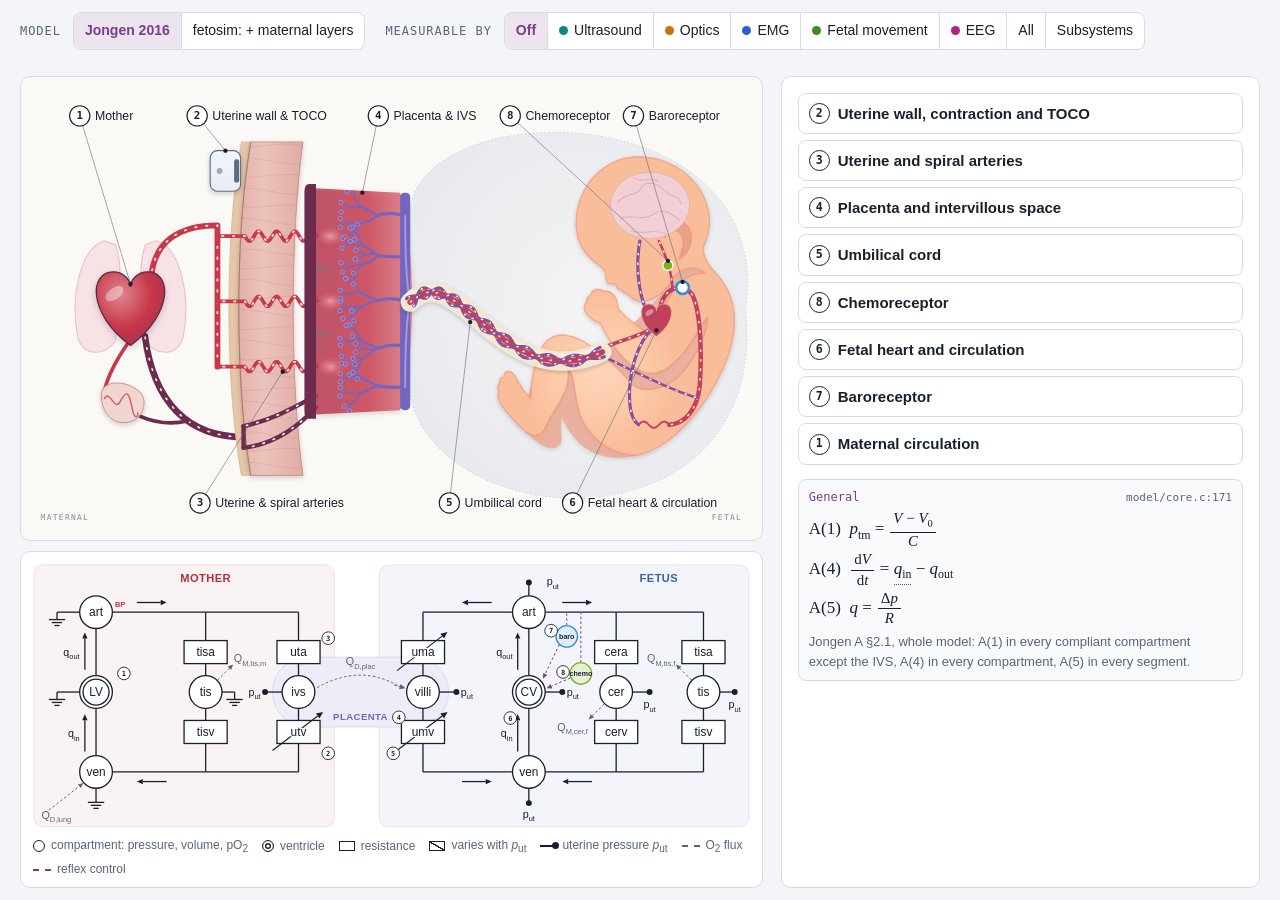
==== commit 7830ab30: "2D page: routes without highlighted phrases Co-Authored-By: Claude Opus 5.5 <noreply@anthropic.com>" ====
--- a/docs/maternal_fetal_model_2d.html
+++ b/docs/maternal_fetal_model_2d.html
@@ -170,7 +170,6 @@
 .pdet { border-top: 1px solid var(--line); padding-top: 8px; }
 .pdet > summary { cursor: pointer; font-weight: 600; font-size: 14px; padding: 4px 0; }
 .pdet[open] > summary { margin-bottom: 8px; }
-.lk { color: var(--accent); }
 .psub { font-size: 11px; font-weight: 600; letter-spacing: .06em; text-transform: uppercase; color: var(--maternal); padding: 14px 0 4px; }
 .prow { display: grid; grid-template-columns: minmax(0, 1fr) auto; gap: 2px 10px; padding: 8px 0; border-top: 1px solid var(--line); }
 .prow .sym { font-family: var(--font-math); font-style: italic; font-size: 16px; }
@@ -675,7 +674,7 @@
   uterus: {
     title: 'Uterine wall', short: 'Uterus',
     role: 'The contracting muscle. Not a compartment of its own; it sets the external pressure <i>p</i><sub>ut</sub> on the IVS, the uterine veins and every fetal compartment.',
-    during: 'contraction (TOCO peak) → uterine pressure rises → <span class="lk">IVS pressure rises</span>, uterine veins compressed',
+    during: 'contraction (TOCO peak) → uterine pressure rises → IVS pressure rises, uterine veins compressed',
     eqs: [   // our CTG input first (t_k, then p_ut), then the paper's single contraction A(8) as the reference (user 2026-11-12)
       ['ours', `${PB('t_k', '<i>t</i><sub><i>k</i></sub>')} = times of the contraction peaks in TOCO`, '<i>t</i><sub>k</sub>: contraction peak times; TOCO gives only the timing.'],
       ['ours', `<i>p</i><sub>ut</sub>(<i>t</i>) = ${PB('S_PREST', '<i>p</i><sub>rest</sub>')} + 70 ${PB('a', '<i>a</i>')} Σ<sub><i>k</i></sub> exp(−<span class="fr"><span>(<i>t</i> − ${PB('t_k', '<i>t</i><sub><i>k</i></sub>')})²</span><span>2${PB('sigma', '<i>σ</i>')}²</span></span>)`, `<i>p</i><sub>ut</sub>: uterine pressure; ${PB('a', '<i>a</i>')}: contraction height, one per window; ${PB('sigma', '<i>σ</i>')}: pulse width.`],
@@ -688,7 +687,7 @@
   placenta: {
     title: 'Placenta and intervillous space', short: 'Placenta / IVS',
     role: 'IVS (maternal blood) ↔ villi (fetal blood); O<sub>2</sub> diffuses across.',
-    during: '<span class="lk">less maternal blood in the IVS</span> → less O<sub>2</sub> crosses into the villi → <span class="lk">umbilical-vein O<sub>2</sub> falls</span>',
+    during: 'less maternal blood in the IVS → less O<sub>2</sub> crosses into the villi → umbilical-vein O<sub>2</sub> falls',
     eqs: [
       ['A(3)', '<i>V</i><sub>IVS</sub> = <i>V</i><sub>max</sub> <i>f</i>(<i>p</i><sub>tm</sub>), &nbsp; <i>f</i>(<i>p</i><sub>tm</sub>) = <span class="fr"><span>1</span><span>2</span></span> + <span class="fr"><span>1</span><span>π</span></span> arctan <span class="fr"><span><i>p</i><sub>tm</sub> − <i>p</i><sub>0</sub></span><span><i>p</i><sub>1</sub></span></span>', '<i>V</i><sub>IVS</sub>: IVS blood volume, at most <i>V</i><sub>max</sub>; <i>p</i><sub>0</sub>, <i>p</i><sub>1</sub>: midpoint and width.'],
       ['A(1), A(4)', '<i>p</i><sub>tm,villi</sub> = <span class="fr"><span><i>V</i><sub>villi</sub> − <i>V</i><sub>villi,0</sub></span><span><i>C</i><sub>villi</sub></span></span>, &nbsp; <span class="fr"><span>d<i>V</i><sub>villi</sub></span><span>d<i>t</i></span></span> = <i>q</i><sub>uma</sub> − <i>q</i><sub>umv</sub>', '<i>V</i>, <i>V</i><sub>0</sub>: volume, unstressed volume; <i>C</i>: compliance; <i>q</i><sub>in</sub>, <i>q</i><sub>out</sub>: flow in, out.'],
@@ -700,7 +699,7 @@
   spiral: {
     title: 'Spiral (uterine) arteries', short: 'Spiral arteries',
     role: 'Maternal arterial inflow to the IVS; one constant resistance <i>R</i><sub>uta</sub>, not squeezed by the contraction.',
-    during: '<span class="lk">IVS pressure rises</span> → less maternal blood flows in through the spiral arteries → <span class="lk">less maternal blood in the IVS</span>',
+    during: 'IVS pressure rises → less maternal blood flows in through the spiral arteries → less maternal blood in the IVS',
     eqs: [
       ['A(5)', '<i>q</i><sub>uta</sub> = <span class="fr"><span><i>p</i><sub>art,m</sub> − <i>p</i><sub>IVS,abs</sub></span><span><i>R</i><sub>uta</sub></span></span>, &nbsp; <i>p</i><sub>IVS,abs</sub> = <i>p</i><sub>tm,IVS</sub> + <i>p</i><sub>ut</sub>', '<i>q</i><sub>uta</sub>: spiral-artery inflow; <i>p</i><sub>art,m</sub>: maternal arterial pressure; <i>R</i><sub>uta</sub>: constant resistance.'],
       ['A §2.4', '<i>R</i><sub>uta</sub>(<i>t</i>) raised briefly', 'Occlusion steps for the sheep comparison only (A Fig. 4).'],
@@ -709,7 +708,7 @@
   cord: {
     title: 'Umbilical cord', short: 'Umbilical cord',
     role: '',
-    during: '<span class="lk">umbilical-vein O<sub>2</sub> falls</span> → this blood reaches the fetal heart and arteries → <span class="lk">fetal arterial O<sub>2</sub> falls</span>',
+    during: 'umbilical-vein O<sub>2</sub> falls → this blood reaches the fetal heart and arteries → fetal arterial O<sub>2</sub> falls',
     eqs: [
       ['B(2)', '<i>p</i><sub>um</sub> = <i>w</i><sub>um</sub> (<i>p</i><sub>ut</sub> − <i>p</i><sub>rest</sub>)', '<i>p</i><sub>um</sub>: pressure squeezing the cord; <i>w</i><sub>um</sub>: share of <i>p</i><sub>ut</sub> that reaches it.'],
       ['B(1)', '<i>p</i><sub>tm,umv</sub> = <span class="fr"><span>1</span><span>2</span></span>(<i>p</i><sub>villi</sub> + <i>p</i><sub>ven</sub>) − (<i>p</i><sub>ut</sub> + <i>p</i><sub>um</sub>), &nbsp; <i>p</i><sub>tm,uma</sub> = <span class="fr"><span>1</span><span>2</span></span>(<i>p</i><sub>villi</sub> + <i>p</i><sub>art</sub>) − (<i>p</i><sub>ut</sub> + <i>p</i><sub>um</sub>)', '<i>p</i><sub>tm,umv</sub>, <i>p</i><sub>tm,uma</sub>: umbilical vein, artery transmural pressure; <i>R</i> then follows A(6).'],
@@ -720,7 +719,7 @@
   heart: {
     title: 'Fetal heart and circulation', short: 'Fetal heart',
     role: 'One ventricle pumping into fetal arteries, tissue, brain and the umbilical circulation; FHR = 60/<i>T</i>.',
-    during: '<span class="lk">vagus-nerve signal to the heart rises</span> → each beat takes longer → FHR falls (deceleration)',
+    during: 'vagus-nerve signal to the heart rises → each beat takes longer → FHR falls (deceleration)',
     eqs: [
       ['A(25)', '<i>T</i> = <i>T</i><sub>ref</sub> (1 + <i>z</i><sub>Tv</sub> − <i>z</i><sub>Ts</sub>), &nbsp; FHR = <span class="fr"><span>60</span><span><i>T</i></span></span>', '<i>T</i>: fetal heart period; <i>T</i><sub>ref</sub>: at rest; <i>z</i><sub>Tv</sub>, <i>z</i><sub>Ts</sub>: vagal, sympathetic effect on <i>T</i>.'],
       ['A(23)', '<i>x</i>*(<i>t</i>) = <i>e</i>(<i>t</i> − <i>D</i>), &nbsp; <span class="fr"><span>d<i>x</i></span><span>d<i>t</i></span></span> = <span class="fr"><span><i>x</i>* − <i>x</i></span><span><i>τ</i></span></span>, &nbsp; <i>z</i> = <b><i>g</i></b> · <i>k</i> · <i>x</i>, &nbsp; <i>z</i><sub>Tv</sub> = <b><i>g</i></b> · <i>k</i><sub>Tv</sub> · <i>x</i><sub>Tv</sub>, <i>x</i><sub>Tv</sub> driven by <i>e</i><sub>v</sub>; <i>z</i><sub>Ts</sub>, <i>z</i><sub>E</sub>, <i>z</i><sub>R</sub>, <i>z</i><sub>V</sub> likewise, driven by <i>e</i><sub>s</sub>', '<i>e</i>: drive; <i>D</i>: delay; τ: time constant; <i>k</i>: gain; <i>g</i>: common gain factor; <i>z</i>: effect.'],
@@ -735,7 +734,7 @@
   baro: {
     title: 'Baroreceptor', short: 'Baroreceptor',
     role: 'Senses fetal arterial transmural pressure <i>p</i><sub>tm,a</sub> (set point 45 mmHg); weight ¼.',
-    during: 'Part B side branch: fetal arterial pressure rises → baroreceptors in the artery wall fire more → <span class="lk">vagus-nerve signal to the heart rises</span>',
+    during: 'Part B side branch: fetal arterial pressure rises → baroreceptors in the artery wall fire more → vagus-nerve signal to the heart rises',
     eqs: [
       ['A(21)', '<i>r</i>*<sub>b</sub> = <i>r</i><sub>min</sub> + (<i>r</i><sub>max</sub> − <i>r</i><sub>min</sub>) exp(<i>η</i><sub>1</sub> exp(<i>η</i><sub>2</sub>(<i>p</i><sub>tm,a</sub> − <i>y</i><sub>ref</sub>)))', '<i>r</i>*<sub>b</sub>: receptor response to <i>p</i><sub>tm,a</sub>; <i>y</i><sub>ref</sub>: set point; <i>η</i><sub>1</sub>, <i>η</i><sub>2</sub>: curve shape.'],
       ['B(3)', '<i>η</i><sub>1</sub> = ln <span class="fr"><span>−<i>r</i><sub>min</sub></span><span><i>r</i><sub>max</sub> − <i>r</i><sub>min</sub></span></span>', '<i>η</i><sub>1</sub> puts the response at 0 at the set point.'],
@@ -746,7 +745,7 @@
   chemo: {
     title: 'Chemoreceptor', short: 'Chemoreceptor',
     role: 'Senses fetal arterial pO<sub>2</sub> (set point 18.1 mmHg); weight ¾, so it dominates the deceleration.',
-    during: '<span class="lk">fetal arterial O<sub>2</sub> falls</span> → chemoreceptors fire more → via the brainstem, <span class="lk">vagus-nerve signal to the heart rises</span>',
+    during: 'fetal arterial O<sub>2</sub> falls → chemoreceptors fire more → via the brainstem, vagus-nerve signal to the heart rises',
     eqs: [
       ['A(21)', '<i>r</i>*<sub>c</sub> = <i>r</i><sub>min</sub> + (<i>r</i><sub>max</sub> − <i>r</i><sub>min</sub>) exp(<i>η</i><sub>1</sub> exp(<i>η</i><sub>2</sub>(pO<sub>2,a</sub> − <i>y</i><sub>ref</sub>)))', '<i>r</i>*<sub>c</sub>: receptor response to pO<sub>2,a</sub>; <i>y</i><sub>ref</sub>: set point; <i>η</i><sub>1</sub>, <i>η</i><sub>2</sub>: curve shape.'],
       ['B(3)', '<i>η</i><sub>1</sub> = ln <span class="fr"><span>0.001</span><span>1.001</span></span>', '<i>η</i><sub>1</sub> puts the response at 0 at the set point.'],
@@ -873,27 +872,30 @@
   }
   return out;
 }
-const EXTRA_DEF = {   // quantities a row names without "=" in front of them
+const EXTRA_DEF = {   // quantities a row names without "=" in front of them: [group, label the row starts with]
   zTs: ['heart', 'A(23)'], zE: ['heart', 'A(23)'], zR: ['heart', 'A(23)'], zV: ['heart', 'A(23)'], 'QM,cer': ['heart', 'A(17)–(19)'],
-  'pO2,a': ['heart', 'A(14)–(15), fetus'], 'pO2,v': ['heart', 'A(14)–(15), fetus'], 'pO2,tis': ['heart', 'A(14)–(15), fetus'], 'pO2,cer': ['heart', 'A(14)–(15), fetus'],
+  'pO2,a': ['heart', 'A(14)–(15)'], 'pO2,v': ['heart', 'A(14)–(15)'], 'pO2,tis': ['heart', 'A(14)–(15)'], 'pO2,cer': ['heart', 'A(14)–(15)'],
   'pO2,IVS': ['placenta', 'A(14)–(15)'], 'pO2,villi': ['placenta', 'A(14)–(15)'],
   'pO2,a,m': ['mother', 'A(14)–(15)'], 'pO2,ven,m': ['mother', 'A(14)–(15)'], 'pO2,tis,m': ['mother', 'A(14)–(15)'],
 };
-let DEFS = null;
+let SYM_DEFS = null;
 function symDefs() {
-  if (DEFS) return DEFS;
-  DEFS = { eq: {}, par: {} };
+  if (SYM_DEFS) return SYM_DEFS;
+  SYM_DEFS = { eq: {}, par: {} };
   const add = (o, s, t) => (o[s] = o[s] || []).push(t);
   for (const p of Object.keys(PARTS)) {
     const g = GROUP_OF[p] && GROUP_OF[p].key; if (!g) continue;
     PARTS[p].eqs.forEach(([n, m], i, a) => {
       const rep = a.slice(0, i).filter(e => e[0] === n).length, key = rep ? n + '#' + (rep + 1) : n;
-      m.split(', &nbsp; ').forEach(line => lhsSyms(line).forEach(h => add(DEFS.eq, symKey(h), [g, key, n])));
+      m.split(', &nbsp; ').forEach(line => lhsSyms(line).forEach(h => add(SYM_DEFS.eq, symKey(h), [g, key, n])));
     });
   }
-  Object.entries(EXTRA_DEF).forEach(([k, t]) => add(DEFS.eq, k, [t[0], t[1], t[1]]));
-  PARAMS.forEach(r => { if (r.symbol) add(DEFS.par, symKey(symHTML(r.symbol)), [GROUP_OF[r.part].key, r.name, r.layer]); });
-  return DEFS;
+  Object.entries(EXTRA_DEF).forEach(([k, [g, lab]]) => GROUP[g].parts.forEach(p => PARTS[p].eqs.forEach(([n, m], i, a) => {
+    const rep = a.slice(0, i).filter(e => e[0] === n).length;
+    if (n.startsWith(lab) && symKey(m).includes(k)) add(SYM_DEFS.eq, k, [g, rep ? n + '#' + (rep + 1) : n, n]);
+  })));
+  PARAMS.forEach(r => { if (r.symbol) add(SYM_DEFS.par, symKey(symHTML(r.symbol)), [GROUP_OF[r.part].key, r.name, r.layer]); });
+  return SYM_DEFS;
 }
 function linkSyms(line, g, key) {
   const D = symDefs(), own = new Set(lhsSyms(line).map(symKey));
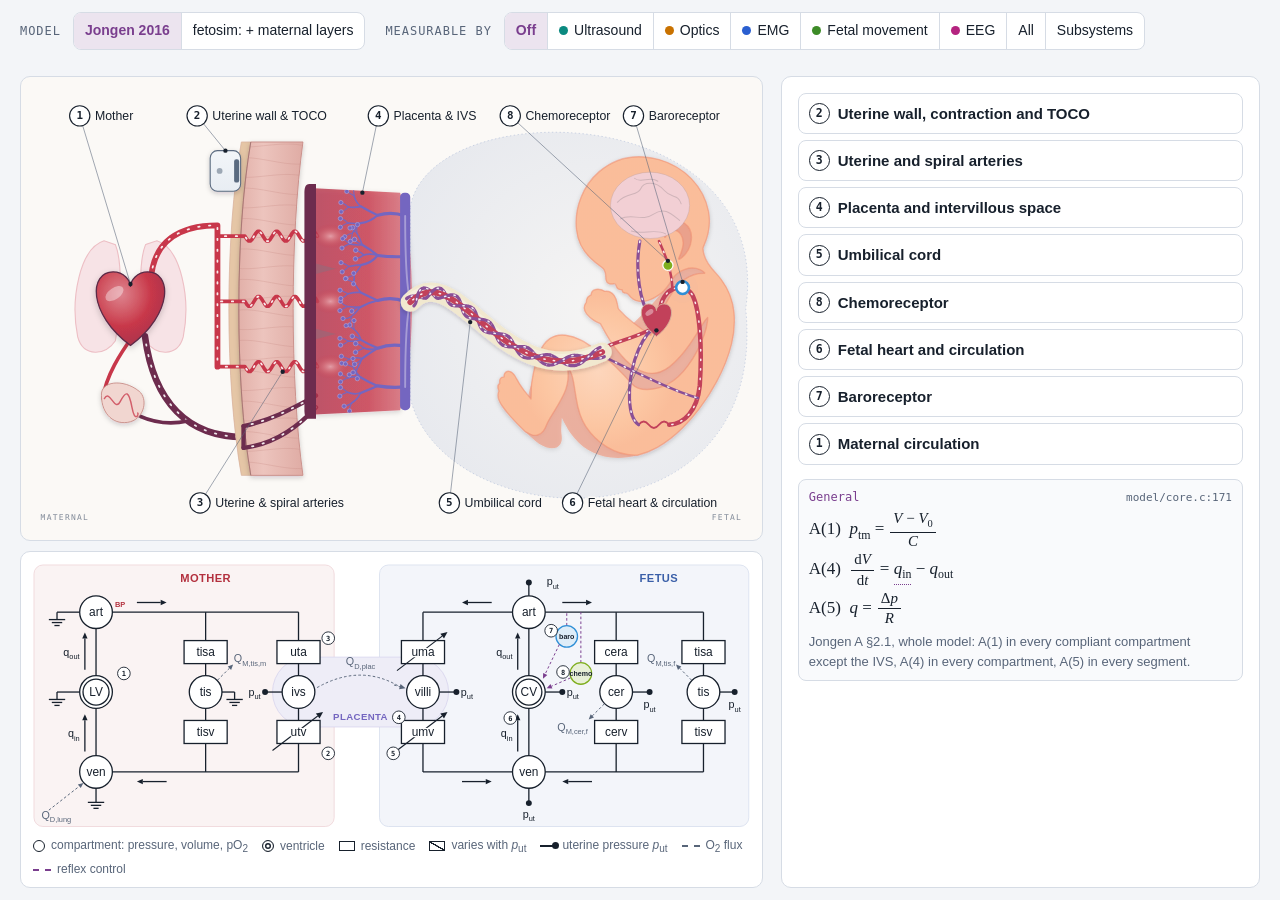
==== commit b1878cca: "2D page: symbols inside equations are clickable, with a trace trail A parameter opens its entry; a c" ====
--- a/docs/maternal_fetal_model_2d.html
+++ b/docs/maternal_fetal_model_2d.html
@@ -861,14 +861,14 @@
 };
 /* every symbol inside an equation is clickable when it has a source (user 2026-11-12): a parameter opens its entry, a
    computed quantity the row that defines it (the row where it stands left of "="). Built from PARTS and PARAMS. */
-const SYM_RE = /<i>[^<]+<\/i>\*?(?:<sub>(?:[^<]|<i>[^<]*<\/i>)*<\/sub>)?|[pcs]O<sub>2(?:[^<]|<i>[^<]*<\/i>)*<\/sub>|\b(?:FHR|MHR)\b/g;
+const SYM_RE = /<i>[^<]+<\/i>\*?(?:<sub>(?:[^<]|<i>[^<]*<\/i>)*<\/sub>)?|[pcs]O<sub>2(?:[^<]|<i>[^<]*<\/i>)*<\/sub>|(?<![A-Za-ce-z])(?:FHR|MHR)\b/g;   // (a 'd' may precede: dMHR/dt)
 const symKey = (() => { const d = document.createElement('div'); return h => { d.innerHTML = h; return d.textContent.replace(/[\s ]+/g, ''); }; })();
 function lhsSyms(line) {          // the symbol each "=" of a line defines: the first symbol of its clause (clauses split at ", " or "; ")
   const t = line.replace(/<[^>]*>/g, m => ' '.repeat(m.length)), out = [];
   for (let i = t.indexOf('='); i >= 0; i = t.indexOf('=', i + 1)) {
     if (/[+−<>≤≥!]/.test(t[i - 1] || '')) continue;
     const st = Math.max(t.lastIndexOf(', ', i), t.lastIndexOf('; ', i)) + 1, m = line.slice(st, i).match(SYM_RE);
-    if (m) out.push(m[0]);
+    if (m && m[0] !== '<i>t</i>') out.push(m[0]);   // never time itself
   }
   return out;
 }
@@ -941,7 +941,7 @@
 panel.addEventListener('toggle', e => { if (e.target.matches('details.pdet')) paramsOpen = e.target.open; }, true);
 function renderPanel(key, scroll) {
   if (key && !GROUP[key]) key = GROUP_OF[key].key;
-  current = key;
+  current = key; trail = [];
   if (key !== paramsKey) { paramsOpen = false; paramsKey = key; }
   if (!key && senseMode) { panel.innerHTML = ''; return; }   // user 2026-11-11: leave the panel empty in sensor views for now (sensePanel() kept)
   const filt = `<div class="filter"><div class="seg" role="group" aria-label="Parameter class">${segHTML()}</div></div>`;
@@ -1601,7 +1601,7 @@
 }
 /* a click never changes the selected part or the zoom (user 2026-11-12): a target in the current part is highlighted
    there; a target in another part is shown in place, above the equations, under a small "from <part>" tag */
-let trail = [];   // symbols clicked inside equations, to trace a quantity back to its source: T ← z_Tv ← e_v ← ...
+var trail = [];   // symbols clicked inside equations, to trace a quantity back to its source: T ← z_Tv ← e_v ← ...
 function goTarget(t, trace) {
   if (!trace) trail = [];
   const ok = showTarget(t);
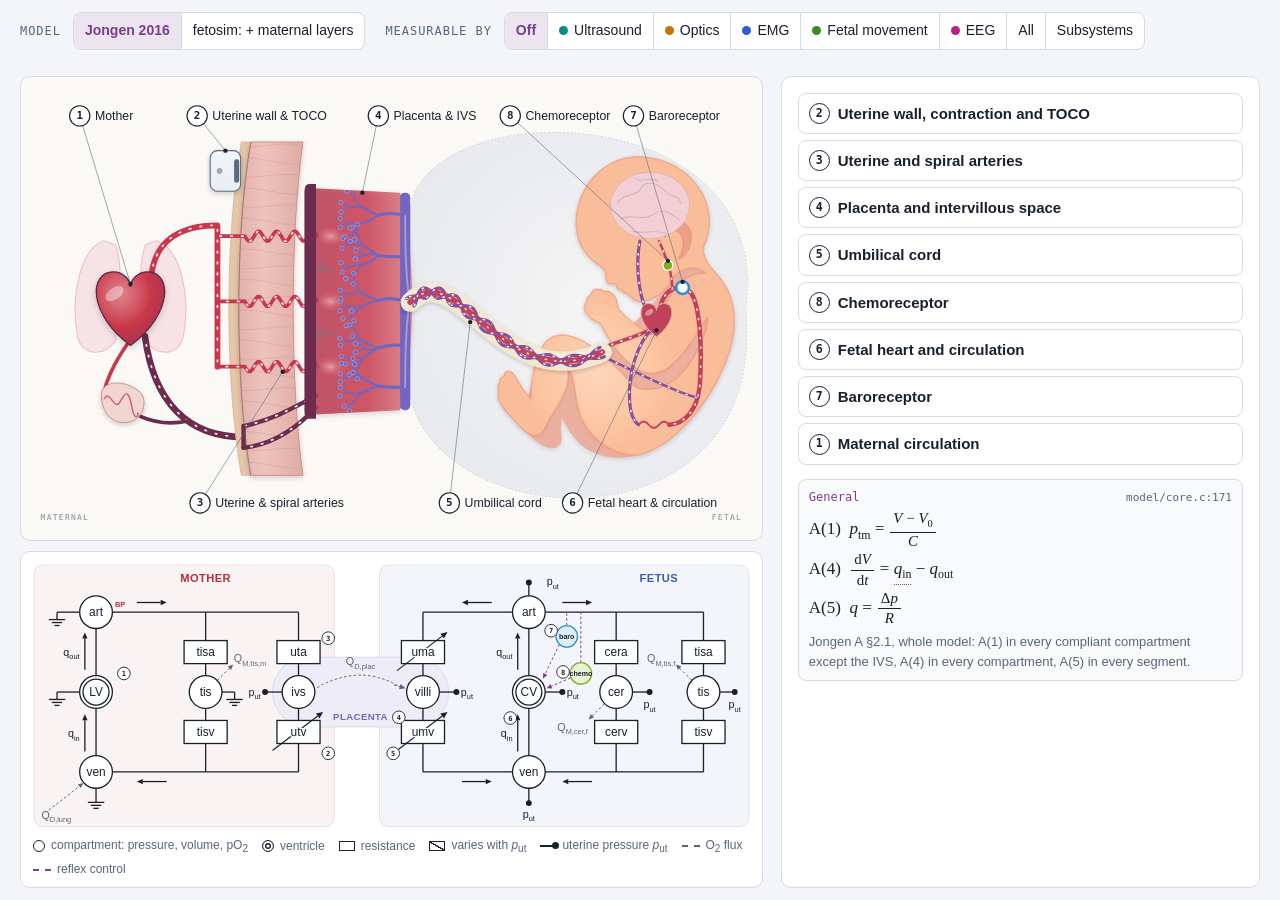
==== commit dbcdcf77: "2D page: maternal ,m and fetal ,f parameter symbols in equations link to their entries C_art,m, V_ar" ====
--- a/docs/maternal_fetal_model_2d.html
+++ b/docs/maternal_fetal_model_2d.html
@@ -903,7 +903,9 @@
   return line.split(/(<button[\s\S]*?<\/button>)/).map((seg, i) => i % 2 ? seg : seg.replace(SYM_RE, h => {
     const k = symKey(h); if (own.has(k)) return h;
     const eqs = (D.eq[k] || []).filter(t => !(t[0] === g && t[1] === key) && (circExt || !FS_EQ.includes(t[2])));
-    const par = pick((D.par[k] || []).filter(t => circExt || !t[2])), eq = pick(eqs);
+    // parameter tables drop the ",m" of maternal symbols and keep the ",f" of some fetal ones: C_art,m -> C_art, Q_M,0,tis -> Q_M,0,tis,f
+    const parL = D.par[k] || (k.endsWith(',m') && (D.par[k.slice(0, -2)] || []).filter(t => t[0] === 'mother')) || (D.par[k + ',f'] || []).filter(t => t[0] === 'heart');
+    const par = pick((parL || []).filter(t => circExt || !t[2])), eq = pick(eqs);
     const eqHere = eq && eq[0] === g, parHere = par && par[0] === g;
     if (par && !eqHere && (parHere || !eq)) return `<button type="button" class="psym" data-p="${par[1]}">${h}</button>`;
     if (eq) return `<button type="button" class="psym" data-g="${eq[0]}" data-k="${esc(eq[1])}">${h}</button>`;
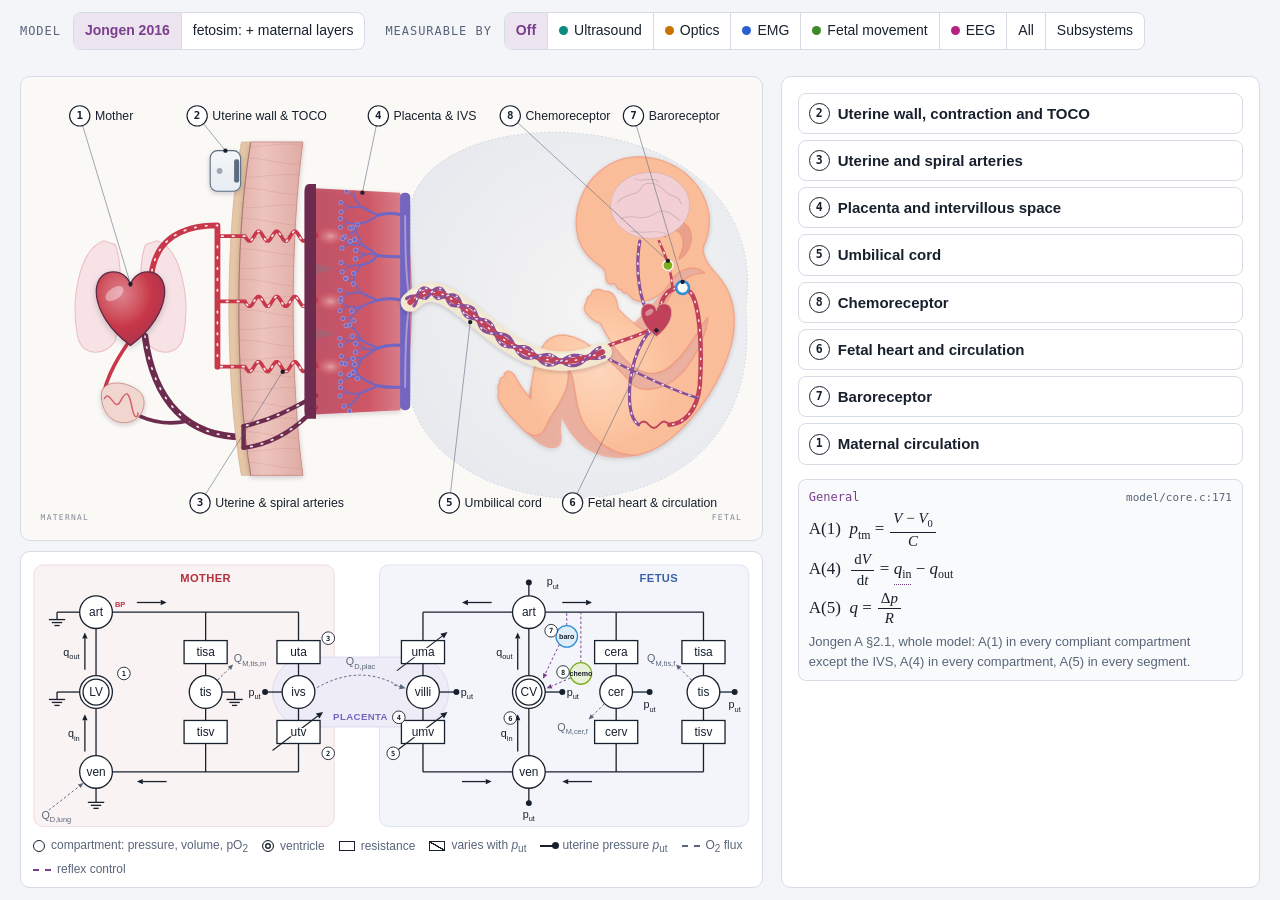
==== commit dfd99538: "2D page: spiral-artery A(5) uses p_a,m, so it links to maternal A(1) Co-Authored-By: Claude Opus 5.5" ====
--- a/docs/maternal_fetal_model_2d.html
+++ b/docs/maternal_fetal_model_2d.html
@@ -701,7 +701,7 @@
     role: 'Maternal arterial inflow to the IVS; one constant resistance <i>R</i><sub>uta</sub>, not squeezed by the contraction.',
     during: 'IVS pressure rises → less maternal blood flows in through the spiral arteries → less maternal blood in the IVS',
     eqs: [
-      ['A(5)', '<i>q</i><sub>uta</sub> = <span class="fr"><span><i>p</i><sub>art,m</sub> − <i>p</i><sub>IVS,abs</sub></span><span><i>R</i><sub>uta</sub></span></span>, &nbsp; <i>p</i><sub>IVS,abs</sub> = <i>p</i><sub>tm,IVS</sub> + <i>p</i><sub>ut</sub>', '<i>q</i><sub>uta</sub>: spiral-artery inflow; <i>p</i><sub>art,m</sub>: maternal arterial pressure; <i>R</i><sub>uta</sub>: constant resistance.'],
+      ['A(5)', '<i>q</i><sub>uta</sub> = <span class="fr"><span><i>p</i><sub>a,m</sub> − <i>p</i><sub>IVS,abs</sub></span><span><i>R</i><sub>uta</sub></span></span>, &nbsp; <i>p</i><sub>IVS,abs</sub> = <i>p</i><sub>tm,IVS</sub> + <i>p</i><sub>ut</sub>', '<i>q</i><sub>uta</sub>: spiral-artery inflow; <i>p</i><sub>a,m</sub>: maternal arterial pressure; <i>R</i><sub>uta</sub>: constant resistance.'],
       ['A §2.4', '<i>R</i><sub>uta</sub>(<i>t</i>) raised briefly', 'Occlusion steps for the sheep comparison only (A Fig. 4).'],
     ],
   },
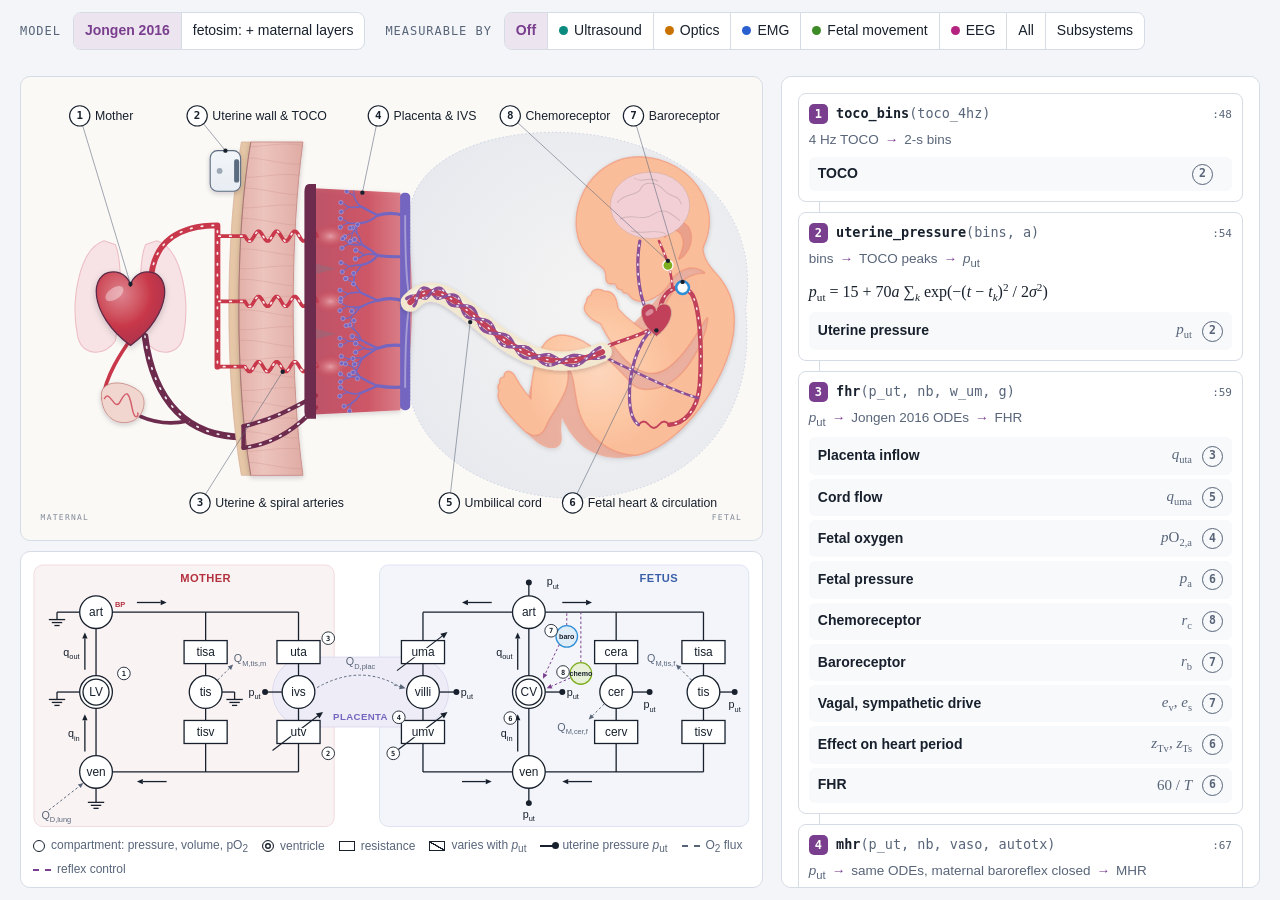
==== commit 812cdcfb: "2D page: TOCO-to-FHR pipeline panel and per-step input/output rows The default panel lists the funct" ====
--- a/docs/maternal_fetal_model_2d.html
+++ b/docs/maternal_fetal_model_2d.html
@@ -184,6 +184,44 @@
 .psym { font: inherit; color: inherit; background: none; border: 0; padding: 0; cursor: pointer; border-bottom: 1px dotted var(--accent); }
 .psym:hover { color: var(--accent); }
 .prow .meta { grid-column: 1 / -1; display: flex; flex-wrap: wrap; gap: 6px; align-items: center; font-size: 12px; color: var(--muted); }
+:root { --io-in: #1b62ad; --io-in-bg: #dfecfa; --io-out: #a34a12; --io-out-bg: #fbe7d8; }
+@media (prefers-color-scheme: dark) { :root:not([data-theme="light"]) { --io-in: #8fc0f5; --io-in-bg: #1d3552; --io-out: #f2b184; --io-out-bg: #4a2c17; } }
+.io-in, .io-out { border-radius: 4px; padding: 0 3px; }
+.io-in { color: var(--io-in); background: var(--io-in-bg); }
+.io-out { color: var(--io-out); background: var(--io-out-bg); }
+.io-given { color: var(--muted); }
+.iob { display: grid; gap: 10px; }
+.iog { display: grid; gap: 4px; }
+.iol { justify-self: start; font-family: var(--font-mono); font-size: 11.5px; font-weight: 600; letter-spacing: 0.08em; text-transform: uppercase; padding: 1px 6px; }
+.ior { display: grid; grid-template-columns: 78px minmax(0, 1fr); gap: 8px; align-items: baseline; }
+.ior .m { font-family: var(--font-math); font-size: 16px; white-space: nowrap; }
+.ior .m sub { font-size: 70%; }
+.iof { display: flex; flex-wrap: wrap; gap: 4px 6px; align-items: center; font-size: 13.5px; color: var(--muted); }
+.iof .ar { color: var(--muted); }
+.iof button { display: inline-flex; gap: 5px; align-items: center; border: 1px solid var(--line); background: var(--surface); border-radius: 999px; padding: 2px 9px 2px 3px; cursor: pointer; font-size: 13px; color: var(--ink); }
+.iof button:hover { border-color: var(--accent); }
+.iof .num { width: 18px; height: 18px; font-size: 10.5px; }
+.iok { display: flex; flex-wrap: wrap; gap: 6px 10px; font-size: 12.5px; color: var(--ink); padding-top: 8px; border-top: 1px solid var(--line); }
+.iok .io-given { border-bottom: 1px dotted var(--accent); }
+.tf { display: grid; gap: 10px; }
+.tfs { border: 1px solid var(--line); border-radius: 8px; padding: 9px 10px 10px; display: grid; gap: 6px; min-width: 0; position: relative; }
+.tfs + .tfs::before { content: ""; position: absolute; left: 20px; top: -11px; height: 10px; border-left: 1.5px solid var(--line); }
+.tfs .sh { display: flex; gap: 8px; align-items: baseline; min-width: 0; }
+.tfs .sn { font-family: var(--font-mono); font-size: 12px; font-weight: 600; color: var(--on-accent); background: var(--accent); border-radius: 5px; padding: 1px 6px; flex: none; }
+.tfs .fn { font-family: var(--font-mono); font-size: 13.5px; color: var(--muted); overflow-wrap: anywhere; min-width: 0; }
+.tfs .fn b { color: var(--ink); font-weight: 600; }
+.tfs .codeat { margin-left: auto; font-family: var(--font-mono); font-size: 11px; color: var(--muted); text-decoration: none; flex: none; }
+.tfs .io { font-size: 13.5px; color: var(--muted); }
+.tfs .io .ar { margin: 0 6px; color: var(--accent); }
+.tfs .sm .m { font-family: var(--font-math); font-size: 16px; }
+.tfs .sm sub, .tfs .sm sup, .sigs .m sub { font-size: 70%; }
+.sigs { display: grid; gap: 4px; }
+.sigs button { display: grid; grid-template-columns: minmax(0, 1fr) auto auto; gap: 10px; align-items: center; text-align: left; border: 1px solid transparent;
+  background: color-mix(in srgb, var(--bg) 60%, var(--surface)); border-radius: 6px; padding: 5px 8px; cursor: pointer; font-size: 14px; color: var(--ink); }
+.sigs button:hover { border-color: var(--accent); }
+.sigs .sg { font-weight: 600; }
+.sigs .m { font-family: var(--font-math); font-size: 15px; color: var(--muted); white-space: nowrap; }
+.sigs .num { color: var(--muted); }
 .partlist { display: grid; gap: 6px; }
 .partlist button { text-align: left; border: 1px solid var(--line); background: var(--surface); border-radius: 8px; padding: 8px 10px; cursor: pointer;
   display: grid; grid-template-columns: minmax(0, 1fr) auto; gap: 2px 8px; }
@@ -939,8 +977,73 @@
     </div>`;
   }).join('');
 }
-const CHAIN = ['uterus', 'spiral', 'placenta', 'cord', 'chemo', 'heart', 'baro', 'mother'];   // part order along the contraction chain (routes link end to start)
+/* default panel: the TOCO -> FHR path as code, one stage per function of examples/toco_to_fhr.py; under each stage the
+   signals it passes through (the panels of plot_blocks), each opening the part that computes it */
+const PIPE_SRC = 'examples/toco_to_fhr.py';
+const PIPE = [
+  { fn: 'toco_bins', args: 'toco_4hz', ln: 48, io: ['4 Hz TOCO', '2-s bins'],
+    rows: [['TOCO', '', 'uterus']] },
+  { fn: 'uterine_pressure', args: 'bins, a', ln: 54, io: ['bins', 'TOCO peaks', '<i>p</i><sub>ut</sub>'],
+    m: '<i>p</i><sub>ut</sub> = 15 + 70<i>a</i> ∑<sub><i>k</i></sub> exp(−(<i>t</i> − <i>t</i><sub><i>k</i></sub>)<sup>2</sup> / 2<i>σ</i><sup>2</sup>)',
+    rows: [['Uterine pressure', '<i>p</i><sub>ut</sub>', 'uterus']] },
+  { fn: 'fhr', args: 'p_ut, nb, w_um, g', ln: 59, io: ['<i>p</i><sub>ut</sub>', 'Jongen 2016 ODEs', 'FHR'],
+    rows: [['Placenta inflow', '<i>q</i><sub>uta</sub>', 'spiral'], ['Cord flow', '<i>q</i><sub>uma</sub>', 'cord'],
+      ['Fetal oxygen', '<i>p</i>O<sub>2,a</sub>', 'placenta'], ['Fetal pressure', '<i>p</i><sub>a</sub>', 'heart'],
+      ['Chemoreceptor', '<i>r</i><sub>c</sub>', 'chemo'], ['Baroreceptor', '<i>r</i><sub>b</sub>', 'baro'],
+      ['Vagal, sympathetic drive', '<i>e</i><sub>v</sub>, <i>e</i><sub>s</sub>', 'baro'],
+      ['Effect on heart period', '<i>z</i><sub>Tv</sub>, <i>z</i><sub>Ts</sub>', 'heart'], ['FHR', '60 / <i>T</i>', 'heart']] },
+  { fn: 'mhr', args: 'p_ut, nb, vaso, autotx', ln: 67, io: ['<i>p</i><sub>ut</sub>', 'same ODEs, maternal baroreflex closed', 'MHR'],
+    rows: [['Maternal heart rate', 'MHR', 'mother']] },
+];
+function pipeStage(st, i) {
+  const at = PIPE_SRC + ':' + st.ln;
+  return `<section class="tfs"><div class="sh"><span class="sn">${i + 1}</span><code class="fn"><b>${st.fn}</b>(${st.args})</code><a class="codeat" href="${atURL(at)}" title="Open ${esc(at)} ${CODE_WHERE}"${ON_WEB ? ' target="_blank" rel="noopener"' : ''}>:${st.ln}</a></div>
+      <div class="io">${st.io.join('<span class="ar" aria-hidden="true">→</span>')}</div>${st.m ? `
+      <div class="sm">${M(st.m)}</div>` : ''}
+      <div class="sigs">${st.rows.map(([name, sym, part]) => `<button type="button" data-part="${part}" title="${esc(GROUP[part].title)}"><span class="sg">${name}</span>${sym ? M(sym) : ''}${numHTML(GROUP[part].n)}</button>`).join('')}</div></section>`;
+}
 panel.addEventListener('toggle', e => { if (e.target.matches('details.pdet')) paramsOpen = e.target.open; }, true);
+/* step panel: what each step takes from other steps (in) and hands on (out). Entry: [symbol, [steps], external text].
+   A step or a whole entry prefixed / flagged with 'x' exists only with the fetosim maternal layers. In the equations,
+   in / out symbols are tinted, parameter-linked symbols are "given", and whatever is left is internal to the step. */
+const sy = (b, sub) => `<i>${b}</i><sub>${sub}</sub>`, o2 = (c, sub) => `${c}O<sub>2,${sub}</sub>`;
+const IO = {
+  uterus: { in: [['TOCO', [], 'CTG recording'], [sy('p', 'IVS,abs'), ['spiral']], [sy('p', 'ven'), ['mother']]],
+    out: [[sy('p', 'ut'), ['spiral', 'cord', 'heart', 'x:mother']], [sy('q', 'utv'), ['placenta', 'mother']]] },
+  spiral: { in: [[sy('p', 'ut'), ['uterus']], [sy('p', 'a,m'), ['mother']], [sy('p', 'tm,IVS'), ['placenta']]],
+    out: [[sy('q', 'uta'), ['placenta', 'mother']], [sy('p', 'IVS,abs'), ['uterus']]] },
+  placenta: { in: [[sy('q', 'uta'), ['spiral']], [sy('q', 'utv'), ['uterus']], [sy('q', 'uma'), ['cord']], [sy('q', 'umv'), ['cord']], [o2('c', 'a,m'), ['mother']], [o2('c', 'a'), ['heart']]],
+    out: [[sy('p', 'tm,IVS'), ['spiral']], [sy('p', 'tm,villi'), ['cord']], [o2('c', 'villi'), ['heart']], [o2('c', 'IVS'), ['mother']]] },
+  cord: { in: [[sy('p', 'ut'), ['uterus']], [sy('p', 'villi'), ['placenta']], [sy('p', 'art'), ['heart']], [sy('p', 'ven'), ['heart']]],
+    out: [[sy('q', 'uma'), ['placenta', 'heart']], [sy('q', 'umv'), ['placenta', 'heart']]] },
+  heart: { in: [[sy('e', 'v'), ['baro', 'chemo']], [sy('e', 's'), ['baro', 'chemo']], [sy('q', 'uma'), ['cord']], [sy('q', 'umv'), ['cord']], [o2('c', 'villi'), ['placenta']], [sy('p', 'ut'), ['uterus']]],
+    out: [['FHR', [], 'model output'], [o2('p', 'a'), ['chemo']], [sy('p', 'tm,a'), ['baro', 'cord']], [sy('p', 'tm,v'), ['cord']], [o2('c', 'a'), ['placenta']]] },
+  baro: { in: [[sy('p', 'tm,a'), ['heart']], [sy('r', 'c'), ['chemo']]], out: [[sy('e', 'v'), ['heart']], [sy('e', 's'), ['heart']]] },
+  chemo: { in: [[o2('p', 'a'), ['heart']], [sy('r', 'b'), ['baro']]], out: [[sy('e', 'v'), ['heart']], [sy('e', 's'), ['heart']]] },
+  mother: { in: [[sy('q', 'uta'), ['spiral']], [sy('q', 'utv'), ['uterus']], [o2('c', 'IVS'), ['placenta']], [sy('p', 'ut'), ['uterus'], '', 1]],
+    out: [[sy('p', 'a,m'), ['spiral']], [sy('p', 'v,m'), ['uterus']], [o2('c', 'a,m'), ['placenta']], ['MHR', [], 'model output', 1]] },
+};
+const IO_GIVEN = {   // constants with no parameter entry to link to (symKey form); still given, not computed in the step
+  uterus: ['pcon', 'tcon', 'Tcon'], placenta: ['Vmax', 'p0', 'p1'], heart: ['D', 'τ', 'k'],
+  baro: ['rmin', 'rmax', 'η2', 'yref'], chemo: ['rmin', 'rmax', 'η2', 'yref'], mother: ['QM,0'],
+};
+const ioRows = L => L.filter(r => circExt || !r[3]).map(([h, steps, ext]) => [h, steps.filter(k => circExt || !k.startsWith('x:')).map(k => k.replace('x:', '')), ext]);
+function ioHTML(key) {
+  const io = IO[key]; if (!io) return '';
+  const grp = (kind, label, arrow, L) => `<div class="iog"><span class="iol io-${kind}">${label}</span>${ioRows(L).map(([h, steps, ext]) => `
+      <div class="ior">${M(`<span class="io-${kind}">${h}</span>`)}<span class="iof"><span class="ar" aria-hidden="true">${arrow}</span>${steps.map(k => `<button type="button" data-part="${k}">${numHTML(GROUP[k].n)}<span>${GROUP[k].name}</span></button>`).join('')}${ext ? `<span class="ext">${ext}</span>` : ''}</span></div>`).join('')}</div>`;
+  return `<div class="iob">${grp('in', 'Input', '←', io.in)}${grp('out', 'Output', '→', io.out)}
+      <div class="iok"><span class="io-in">input</span><span class="io-out">output</span><span class="io-given">given</span><span>internal</span></div></div>`;
+}
+function tagRoles(key) {           // tint the step's in / out symbols inside its equations; parameter links are the given values
+  const io = IO[key]; if (!io) return;
+  const role = Object.fromEntries((IO_GIVEN[key] || []).map(k => [k, 'given']));
+  ioRows(io.in).forEach(r => { role[symKey(r[0])] = 'in'; }); ioRows(io.out).forEach(r => { role[symKey(r[0])] = 'out'; });
+  panel.querySelectorAll('.eqs .eq .ml').forEach(ml => {
+    ml.innerHTML = ml.innerHTML.replace(SYM_RE, h => role[symKey(h)] ? `<span class="io-${role[symKey(h)]}">${h}</span>` : h);
+  });
+  panel.querySelectorAll('.eqs .psym[data-p]').forEach(b => { if (!b.querySelector('.io-in, .io-out')) b.classList.add('io-given'); });
+}
 function renderPanel(key, scroll) {
   if (key && !GROUP[key]) key = GROUP_OF[key].key;
   current = key; trail = [];
@@ -948,18 +1051,20 @@
   if (!key && senseMode) { panel.innerHTML = ''; return; }   // user 2026-11-11: leave the panel empty in sensor views for now (sensePanel() kept)
   const filt = `<div class="filter"><div class="seg" role="group" aria-label="Parameter class">${segHTML()}</div></div>`;
   if (!key) {
-    panel.innerHTML = `<div class="partlist">${CHAIN.map(k => GROUP[k]).map(g => `<button type="button" data-part="${g.key}"><span class="pt">${numHTML(g.n)}<span>${g.title}</span></span></button>`).join('')}</div>
+    panel.innerHTML = `<div class="tf">${PIPE.map(pipeStage).join('')}</div>
       <div class="eqs">${eqRows([])}</div>
 `;
   } else {
     const g = GROUP[key], Ps = g.parts.map(p => PARTS[p]);
     panel.innerHTML = `<h3 class="ptitle">${numHTML(g.n)}<span>${g.title}</span></h3>
       <p class="during">${Ps.map(P => `<span class="row">${P.during}</span>`).join('')}</p>
+      ${ioHTML(key)}
       <div class="eqs">${eqRows(g.parts)}</div>
       <details class="pdet"${paramsOpen ? ' open' : ''}><summary>Parameters (${PARAMS.filter(r => g.parts.includes(r.part) && (circExt || !r.layer)).length})</summary>
       ${filt}
       <div class="plist">${paramRows(g.parts)}</div></details>
       <button class="btn only-phone" type="button" id="toModel">↑ Back to the model</button>`;
+    tagRoles(key);
   }
   if (scroll && window.matchMedia('(max-width: 900px)').matches) panel.scrollIntoView({ behavior: matchMedia('(prefers-reduced-motion: reduce)').matches ? 'auto' : 'smooth', block: 'start' });
   else if (scroll) panel.scrollTop = 0;
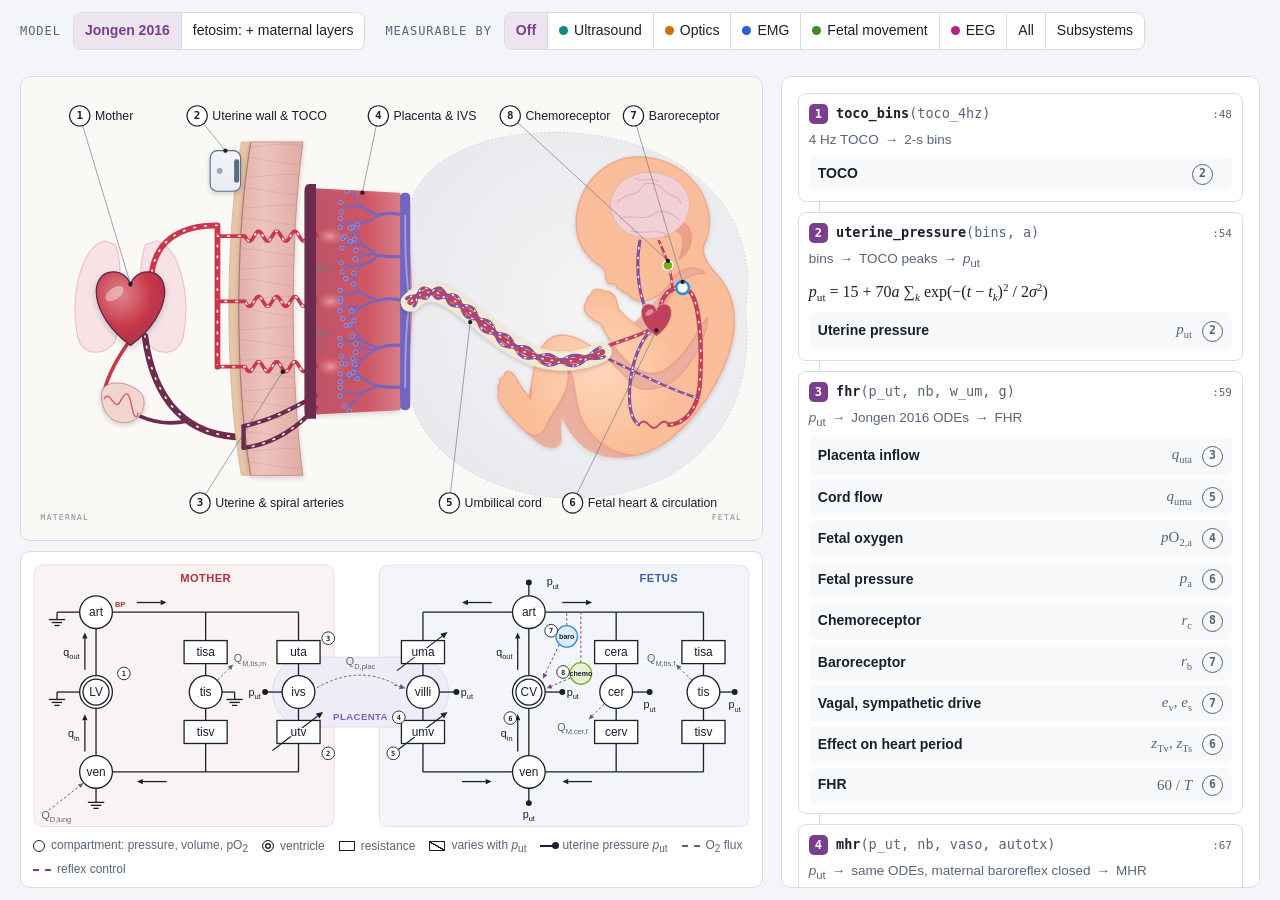
==== commit 628c633e: "2D page: close-ups label each step's inputs and outputs Each input/output row now names only the nea" ====
--- a/docs/maternal_fetal_model_2d.html
+++ b/docs/maternal_fetal_model_2d.html
@@ -201,8 +201,6 @@
 .iof button { display: inline-flex; gap: 5px; align-items: center; border: 1px solid var(--line); background: var(--surface); border-radius: 999px; padding: 2px 9px 2px 3px; cursor: pointer; font-size: 13px; color: var(--ink); }
 .iof button:hover { border-color: var(--accent); }
 .iof .num { width: 18px; height: 18px; font-size: 10.5px; }
-.iok { display: flex; flex-wrap: wrap; gap: 6px 10px; font-size: 12.5px; color: var(--ink); padding-top: 8px; border-top: 1px solid var(--line); }
-.iok .io-given { border-bottom: 1px dotted var(--accent); }
 .tf { display: grid; gap: 10px; }
 .tfs { border: 1px solid var(--line); border-radius: 8px; padding: 9px 10px 10px; display: grid; gap: 6px; min-width: 0; position: relative; }
 .tfs + .tfs::before { content: ""; position: absolute; left: 20px; top: -11px; height: 10px; border-left: 1.5px solid var(--line); }
@@ -1030,10 +1028,12 @@
 const ioRows = L => L.filter(r => circExt || !r[3]).map(([h, steps, ext]) => [h, steps.filter(k => circExt || !k.startsWith('x:')).map(k => k.replace('x:', '')), ext]);
 function ioHTML(key) {
   const io = IO[key]; if (!io) return '';
-  const grp = (kind, label, arrow, L) => `<div class="iog"><span class="iol io-${kind}">${label}</span>${ioRows(L).map(([h, steps, ext]) => `
+  /* one step per signal: the nearest in step number (first listed wins a tie), so a row reads as a single hand-off */
+  const near = steps => steps.length < 2 ? steps
+    : [steps.reduce((a, k) => Math.abs(GROUP[k].n - GROUP[key].n) < Math.abs(GROUP[a].n - GROUP[key].n) ? k : a)];
+  const grp = (kind, label, arrow, L) => `<div class="iog"><span class="iol io-${kind}">${label}</span>${ioRows(L).map(([h, steps, ext]) => [h, near(steps), ext]).map(([h, steps, ext]) => `
       <div class="ior">${M(`<span class="io-${kind}">${h}</span>`)}<span class="iof"><span class="ar" aria-hidden="true">${arrow}</span>${steps.map(k => `<button type="button" data-part="${k}">${numHTML(GROUP[k].n)}<span>${GROUP[k].name}</span></button>`).join('')}${ext ? `<span class="ext">${ext}</span>` : ''}</span></div>`).join('')}</div>`;
-  return `<div class="iob">${grp('in', 'Input', '←', io.in)}${grp('out', 'Output', '→', io.out)}
-      <div class="iok"><span class="io-in">input</span><span class="io-out">output</span><span class="io-given">given</span><span>internal</span></div></div>`;
+  return `<div class="iob">${grp('in', 'Input', '←', io.in)}${grp('out', 'Output', '→', io.out)}</div>`;
 }
 function tagRoles(key) {           // tint the step's in / out symbols inside its equations; parameter links are the given values
   const io = IO[key]; if (!io) return;
@@ -1203,8 +1203,59 @@
   baro_filt: [['Baroreceptor output (' + VS('r', 'b') + ')', 'baroreceptor firing', 'A(20)']],
   baro_w: [['Vagal signal (' + VS('e', 'v') + ')', 'vagus-nerve signal to the heart', 'A(22)']],
 };
+/* close-up labels as the step's inputs and outputs, where a step has them placed: one entry per IO[key] row, in the same
+   order, as [anchor, what it is, defining equation, parameter]. Steps without an entry keep their VARS labels. */
+const IO_AT = {
+  uterus: {
+    in: [['toco', 'TOCO recording', 'ours', 't_k'], ['u_ivs', 'absolute pressure in the intervillous space', 'A(5)'], ['m_ven', 'maternal venous pressure', 'A(5)–(7)']],
+    out: [['wall', 'uterine pressure', 'ours#2'], ['utv', 'uterine-vein flow', 'A(5)–(7)']],
+  },
+  spiral: {
+    in: [['wall', 'uterine pressure', 'ours#2'], ['m_art', 'maternal arterial pressure', 'A(1)'], ['s_ivs', 'transmural pressure in the intervillous space', 'A(5)']],
+    out: [['spiral', 'spiral-artery flow into the intervillous space', 'A(5)'], ['s_ivs', 'absolute pressure in the intervillous space', 'A(5)']],
+  },
+  placenta: {
+    in: [['spiral', 'spiral-artery flow into the intervillous space', 'A(5)'], ['utv', 'uterine-vein flow', 'A(5)–(7)'], ['uma', 'umbilical-artery flow', 'A(5)'],
+      ['umv', 'umbilical-vein flow', 'A(5)'], ['spiral', 'O₂ content of maternal arterial blood', 'A(14)–(15)'], ['uma', 'O₂ content of fetal arterial blood', 'A(14)–(15)']],
+    out: [['ivs', 'transmural pressure in the intervillous space', 'A(5)'], ['villi', 'transmural pressure in the villi', 'A(1)'],
+      ['villi', 'O₂ content of the villi blood', 'A(14)–(15)'], ['ivs', 'O₂ content of the intervillous blood', 'A(14)–(15)']],
+  },
+  cord: {
+    in: [['cordsq', 'uterine pressure', 'ours#2'], ['villi', 'pressure in the villi', 'A(1)'], ['c_fo2', 'fetal arterial pressure', 'A(1)'], ['fven', 'fetal venous pressure', 'A(1)']],
+    out: [['uma', 'umbilical-artery flow', 'A(5)'], ['umv', 'umbilical-vein flow', 'A(5)']],
+  },
+  heart: {
+    in: [['eff', 'vagal signal', 'A(22)'], ['eff', 'sympathetic signal', 'A(22)'], ['uma', 'umbilical-artery flow', 'A(5)'], ['umv', 'umbilical-vein flow', 'A(5)'],
+      ['umv', 'O₂ content of the villi blood', 'A(14)–(15)'], ['body', 'uterine pressure', 'ours#2']],
+    out: [['cv', 'fetal heart rate', 'A(25)'], ['fo2', 'fetal arterial pO₂', 'A(14)–(15)'], ['fart', 'fetal arterial transmural pressure', 'A(1)'],
+      ['fven', 'fetal venous transmural pressure', 'A(1)'], ['fo2', 'O₂ content of fetal arterial blood', 'A(14)–(15)']],
+  },
+  baro: {
+    in: [['baro_curve', 'fetal arterial transmural pressure', 'A(1)'], ['chemo_filt', 'chemoreceptor output', 'A(20)']],
+    out: [['baro_w', 'vagal signal', 'A(22)'], ['baro_w', 'sympathetic signal', 'A(22)']],
+  },
+  chemo: {
+    in: [['chemo_curve', 'fetal arterial pO₂', 'A(14)–(15)'], ['baro_filt', 'baroreceptor output', 'A(20)']],
+    out: [['chemo_w', 'vagal signal', 'A(22)'], ['chemo_w', 'sympathetic signal', 'A(22)']],
+  },
+  mother: {
+    in: [['spiral', 'spiral-artery flow into the intervillous space', 'A(5)'], ['utv', 'uterine-vein flow', 'A(5)–(7)'], ['utv', 'O₂ content of the intervillous blood', 'A(14)–(15)'],
+      ['m_auto', 'uterine pressure', 'Autotransfusion']],
+    out: [['m_art', 'maternal arterial pressure', 'A(1)'], ['m_ven', 'maternal venous pressure', 'A(1)'], ['m_o2', 'O₂ content of maternal arterial blood', 'A(16)'],
+      ['m_hr', 'maternal heart rate', 'HR reflex']],
+  },
+};
 /* quantities of one numbered part, grouped by element */
 function annGroups(gkey) {
+  if (IO_AT[gkey]) {
+    const by = {};
+    ['in', 'out'].forEach(kind => IO[gkey][kind].forEach((r, i) => {
+      if (!circExt && r[3]) return;
+      const [k, d, eq, p] = IO_AT[gkey][kind][i];
+      (by[k] = by[k] || { key: k, name: ANCHORS[k].name, xy: ANCHORS[k].xy, rows: [] }).rows.push({ name: k + ':' + kind + i, sym: `<span class="io-${kind}">${r[0]}</span>`, d, eq, p, k, g: gkey });
+    }));
+    return Object.values(by);
+  }
   const out = [];
   for (const k of Object.keys(ANCHORS)) {
     if (ANCHORS[k].g !== gkey || !VARS[k] || (!circExt && FS_ANCHOR.includes(k))) continue;
@@ -1660,7 +1711,7 @@
     annlayer.querySelectorAll('.ann.on').forEach(el => el.classList.remove('on')); b.classList.add('on');
     annlines.querySelectorAll('.lead').forEach(el => el.classList.toggle('sel', el.dataset.g === G.key));
     circHL(G.key, true);
-    goTarget(r.p ? 'param:' + r.p : [eqGroup(r.eq, G.key && ANCHORS[G.key].g), r.eq]);   // the one click rule, see SYM
+    goTarget(r.p ? 'param:' + r.p : [eqGroup(r.eq, r.g || (G.key && ANCHORS[G.key].g)), r.eq]);   // the one click rule, see SYM
   }));
 }
 /* a clicked label: highlight its row in the side panel and bring it into view */
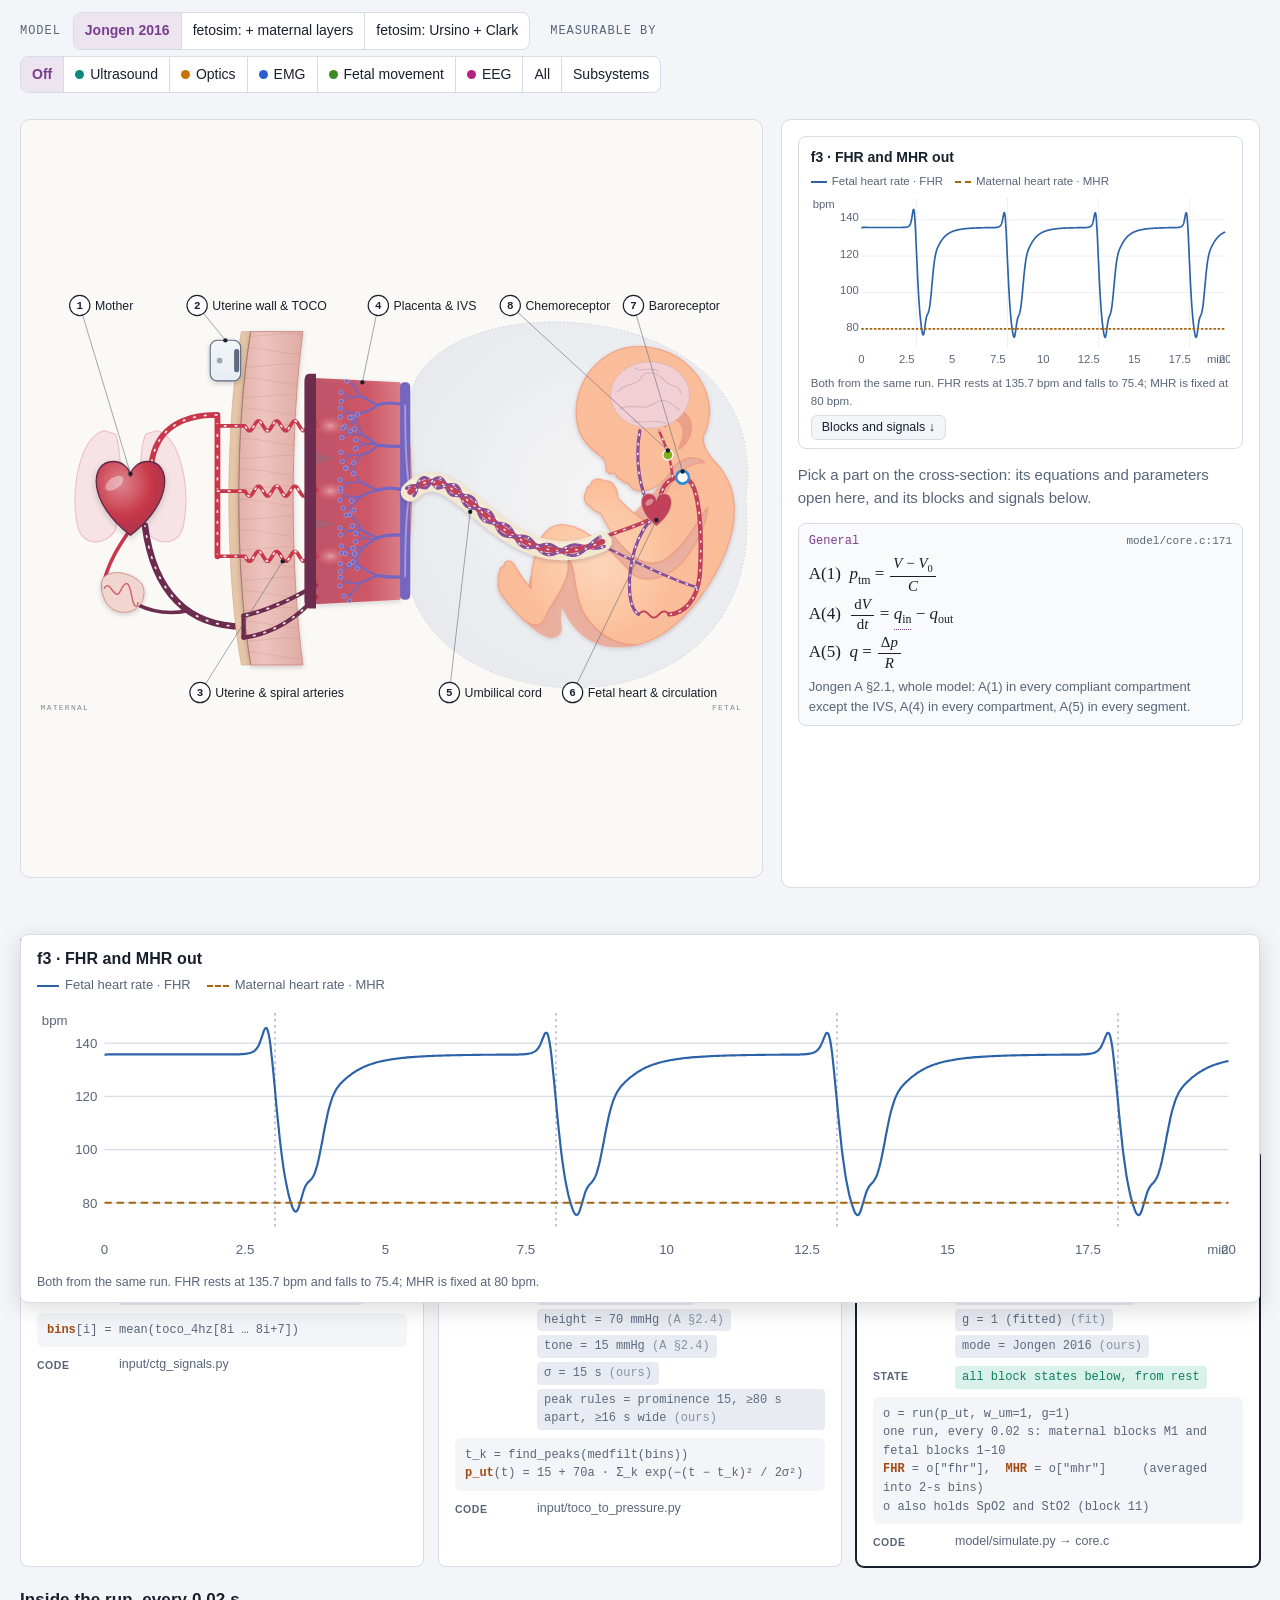
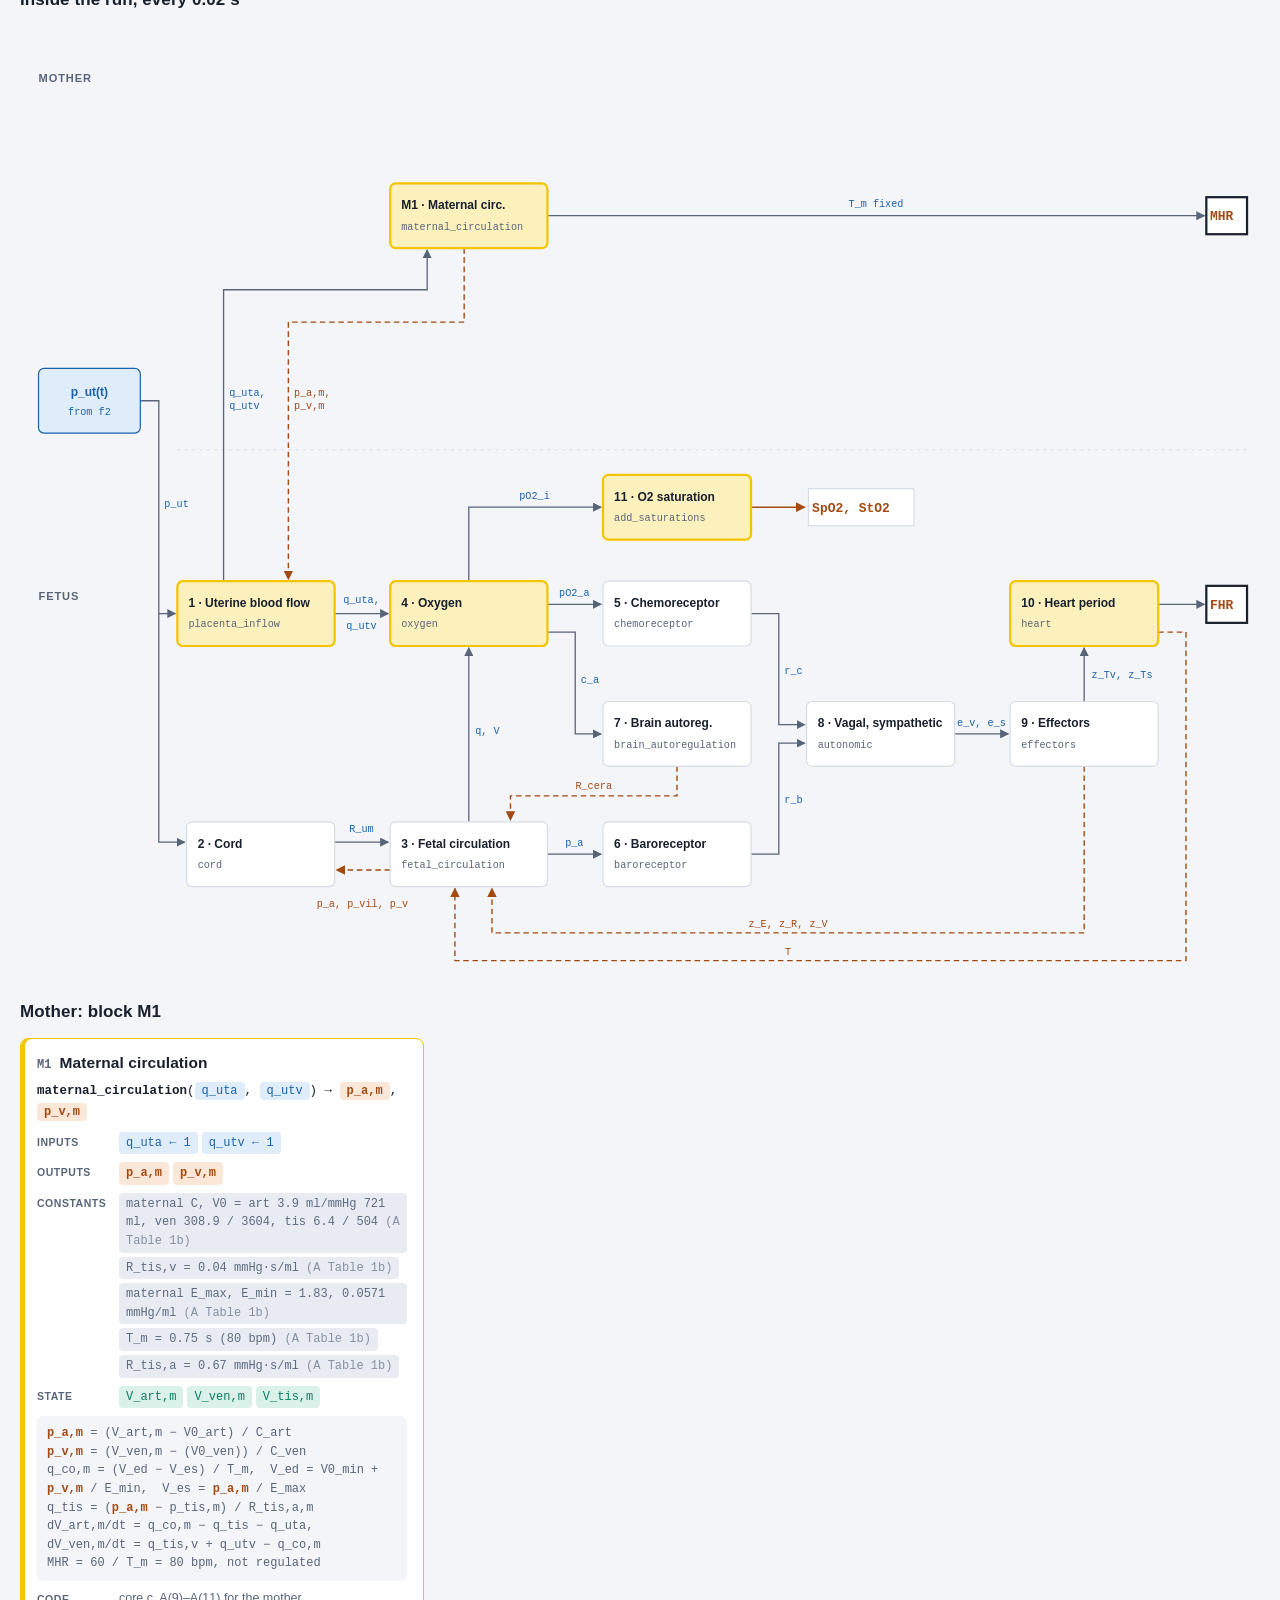
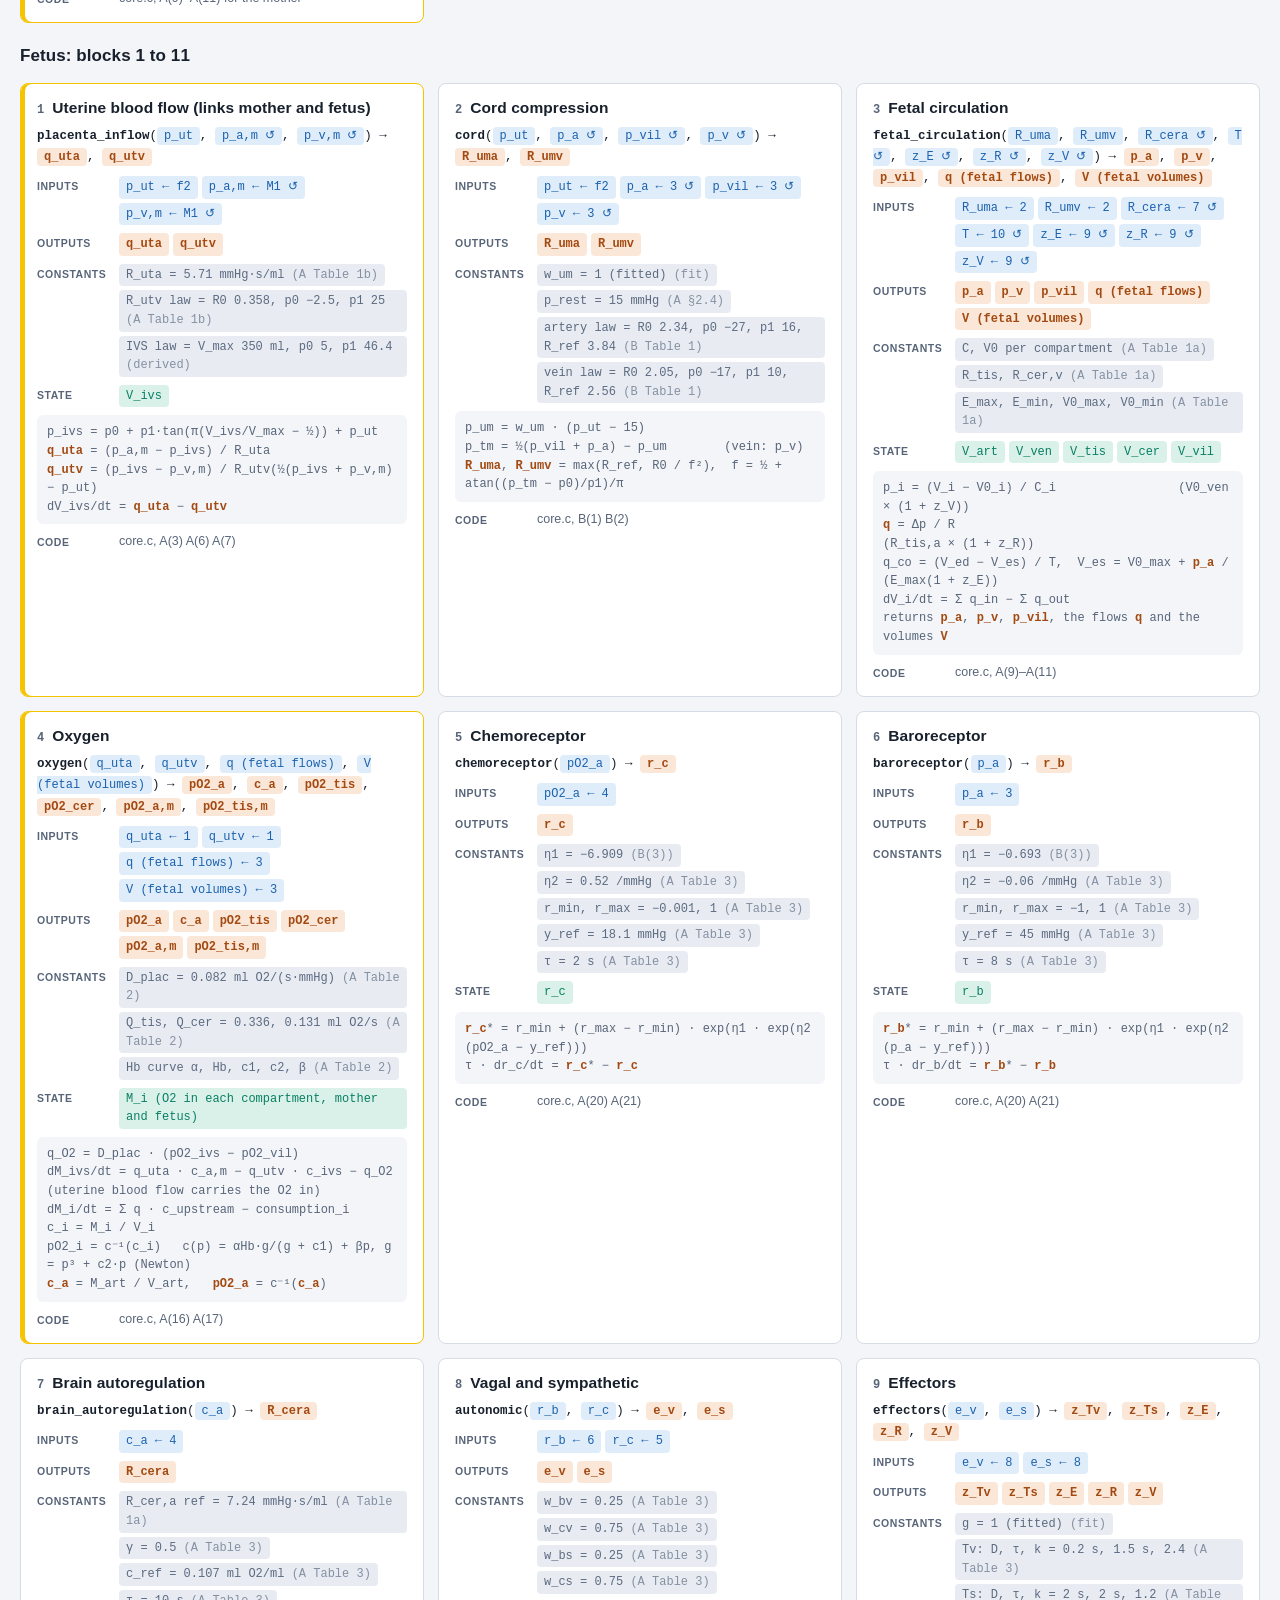
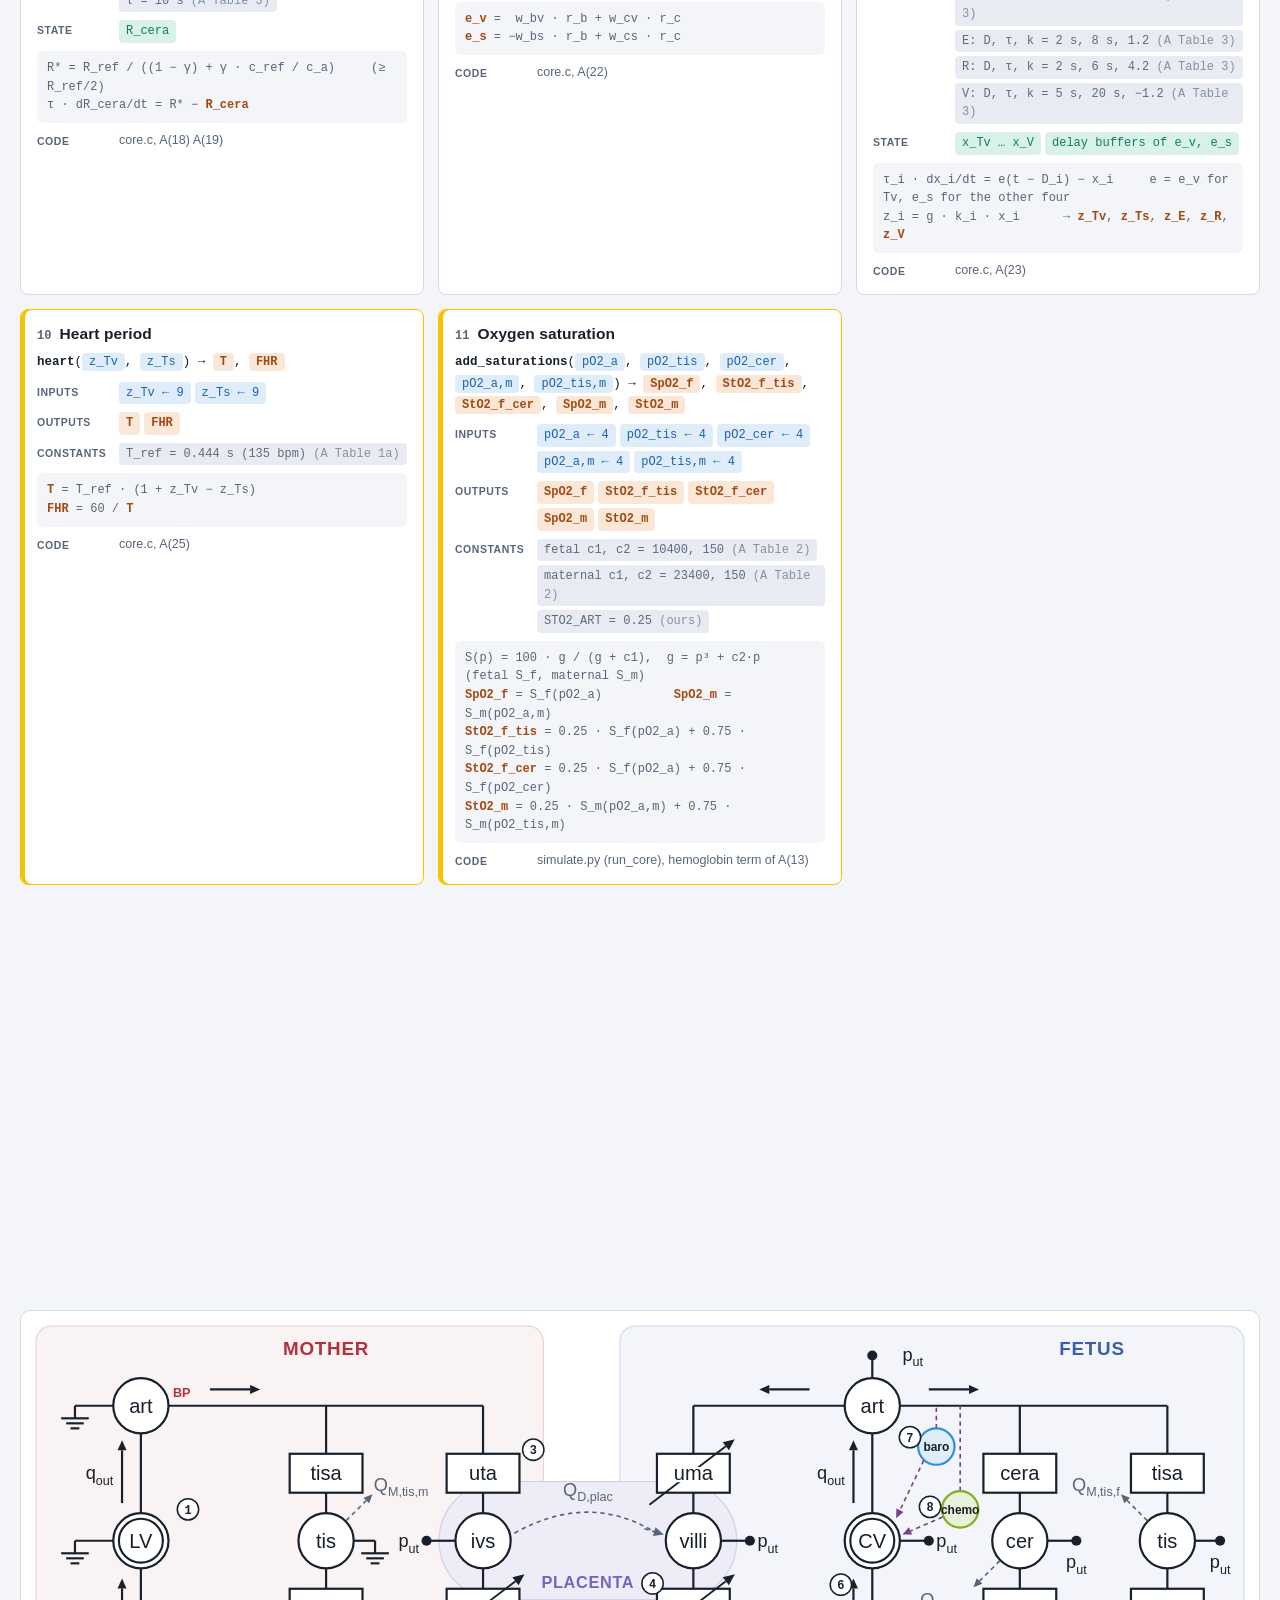
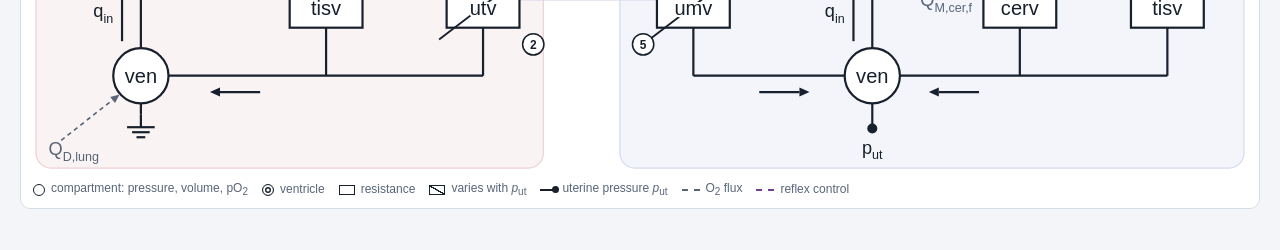
==== commit bad1f5cc: "Site root is the 2D page, with block-by-block signals and circuit at the bottom - docs/index.html is" ====
--- a/docs/maternal_fetal_model_2d.html
+++ b/docs/maternal_fetal_model_2d.html
@@ -1,2258 +1,6 @@
 <!doctype html>
-<html lang="en">
-<head>
-<meta charset="utf-8">
-<meta name="viewport" content="width=device-width, initial-scale=1, viewport-fit=cover">
-<title>Maternal–Fetal Cross-Section</title>
-<meta name="claude:viewport-fit-sides" content="cover">
-<style>
-/* Layout: a narrow header, then the explorer (3D stage + contraction trace on the left, part panel on the right,
-   stacked on phones), then single-column reading sections: data pipeline, parameter table, feedback. */
-:root {
-  --bg: #f3f5f8;
-  --surface: #ffffff;
-  --stage: #e6ebf1;
-  --stage2: #fbf9f6;
-  --ink: #17202c;
-  --muted: #586579;
-  --line: #d6dce5;
-  --maternal: #b3303e; --thorax: #23838a; --rib: #dddad4; --rib-edge: #959490; --lung1: #f0a088; --lung2: #e68a73; --lung3: #bd4836;
-  --fetal: #3a5fa8;
-  --accent: #7a3e8e;
-  --on-accent: #ffffff;
-  --c1: #5c6a80;
-  --c2: #a5650c;
-  --c3: #0a7f62;
-  --c1-bg: #e8ecf2;
-  --c2-bg: #f8ecd8;
-  --c3-bg: #daf1e9;
-  --c4: #2c62a8; --c4-bg: #dfe9f7;
-  --paper: #fdf3f2;
-  --grid-minor: #f2d6d6;
-  --grid-major: #e3aeb0;
-  --trace-ghost: #c9b6ba;
-  --muscle: #e9b9b1; --muscle-hi: #b5394c; --muscle-edge: #c78a84; --m-art: #c8374a; --m-ven: #6d2c4e; --villus: #7466c0;
-  --f-hi: #c2415a; --f-lo: #4a4fa6; --fv-hi: #8a4f96; --fv-lo: #3a3d80; --skin: #f9e4d7; --skin-edge: #d8b09b; --fskin: #fcc6a2; --fshade: #f08a6c; --brain: #f2cfd4;
-  --jelly: #f1e8cf; --flowdot: rgba(255, 255, 255, .9); --device: #e8edf3; --device-edge: #5b6b80; --baro: #2f8fd6; --chemo: #7fae1f;
-  --font-display: -apple-system, BlinkMacSystemFont, "Helvetica Neue", "PingFang SC", "Segoe UI", Arial, sans-serif;
-  --font-body: -apple-system, BlinkMacSystemFont, "Helvetica Neue", "PingFang SC", "Segoe UI", Arial, sans-serif;
-  --font-mono: ui-monospace, "SF Mono", Menlo, Consolas, monospace;
-  --font-math: "STIX Two Text", "Cambria Math", "Times New Roman", serif;
-}
-@media (prefers-color-scheme: dark) {
-  :root:not([data-theme="light"]) {
-    --bg: #0f141b; --surface: #161d27; --stage: #111923; --stage2: #141c27; --ink: #e4e9f0; --muted: #9ba7b8; --line: #2a3442;
-    --maternal: #e2606d; --thorax: #5cc3c8; --rib: #8c8882; --rib-edge: #4d4b48; --lung1: #a8604f; --lung2: #95503f; --lung3: #6e2a20; --fetal: #7da3e6; --accent: #c08ad2; --on-accent: #1d1022;
-    --c1: #a4b0c3; --c2: #e4a94f; --c3: #3fcaa0; --c1-bg: #222b38; --c2-bg: #352813; --c3-bg: #10322a; --c4: #79a8ea; --c4-bg: #14233a;
-    --paper: #1b1719; --grid-minor: #2c2226; --grid-major: #4a3036; --trace-ghost: #5d4f54;
-    --muscle: #6f3b47; --muscle-hi: #d0506a; --muscle-edge: #93596a; --m-art: #e0606c; --m-ven: #a3506f; --villus: #9d8fe0;
-    --f-hi: #ea6c82; --f-lo: #6a72d6; --fv-hi: #b07ac0; --fv-lo: #5558a8; --skin: #3b302d; --skin-edge: #6e5349; --fskin: #8a5e4c; --fshade: #b46d55; --brain: #573840;
-    --jelly: #4d473a; --flowdot: rgba(255, 255, 255, .8); --device: #2a3442; --device-edge: #9aa8bd; --baro: #5cb0f0; --chemo: #a6d24a;
-    color-scheme: dark;
-  }
-}
-:root[data-theme="dark"] {
-  --bg: #0f141b; --surface: #161d27; --stage: #111923; --stage2: #141c27; --ink: #e4e9f0; --muted: #9ba7b8; --line: #2a3442;
-  --maternal: #e2606d; --thorax: #5cc3c8; --rib: #8c8882; --rib-edge: #4d4b48; --lung1: #a8604f; --lung2: #95503f; --lung3: #6e2a20; --fetal: #7da3e6; --accent: #c08ad2; --on-accent: #1d1022;
-  --c1: #a4b0c3; --c2: #e4a94f; --c3: #3fcaa0; --c1-bg: #222b38; --c2-bg: #352813; --c3-bg: #10322a; --c4: #79a8ea; --c4-bg: #14233a;
-  --paper: #1b1719; --grid-minor: #2c2226; --grid-major: #4a3036; --trace-ghost: #5d4f54;
-  --muscle: #6f3b47; --muscle-hi: #d0506a; --muscle-edge: #93596a; --m-art: #e0606c; --m-ven: #a3506f; --villus: #9d8fe0;
-  --f-hi: #ea6c82; --f-lo: #6a72d6; --fv-hi: #b07ac0; --fv-lo: #5558a8; --skin: #3b302d; --skin-edge: #6e5349; --fskin: #8a5e4c; --fshade: #b46d55; --brain: #573840;
-  --jelly: #4d473a; --flowdot: rgba(255, 255, 255, .8); --device: #2a3442; --device-edge: #9aa8bd; --baro: #5cb0f0; --chemo: #a6d24a;
-  color-scheme: dark;
-}
-* { box-sizing: border-box; }
-html, body { overscroll-behavior-y: none; }   /* no pull-to-refresh */
-body {
-  background: var(--bg); color: var(--ink); font-family: var(--font-body); font-size: 15px; line-height: 1.55;
-  padding-left: max(16px, env(safe-area-inset-left, 0px)); padding-right: max(16px, env(safe-area-inset-right, 0px));
-  padding-block: 0 48px;
-}
-.wrap { max-width: 1240px; margin: 0 auto; }
-h1, h2, h3 { font-family: var(--font-display); font-weight: 600; text-wrap: balance; margin: 0; letter-spacing: 0.005em; }
-h1 { font-size: clamp(30px, 4.6vw, 46px); line-height: 1.05; }
-h2 { font-size: 26px; line-height: 1.15; }
-h3 { font-size: 18px; line-height: 1.25; }
-p { margin: 0; }
-a { color: var(--accent); }
-.eyebrow { font-family: var(--font-mono); font-size: 12px; letter-spacing: 0.08em; text-transform: uppercase; color: var(--muted); }
-.lede { max-width: 68ch; font-size: 17px; color: var(--ink); }
-.muted { color: var(--muted); }
-.mono { font-family: var(--font-mono); font-variant-numeric: tabular-nums; }
-button { font: inherit; color: inherit; }
-:focus-visible { outline: 2px solid var(--accent); outline-offset: 2px; }
-
-/* header */
-header.top { display: grid; gap: 14px; padding-block: 36px 22px; }
-.legend { display: flex; flex-wrap: wrap; gap: 8px 14px; align-items: center; font-size: 14px; }
-.nav { display: flex; flex-wrap: wrap; gap: 6px 16px; font-size: 14px; }
-.nav a { text-decoration: none; border-bottom: 1px solid var(--line); color: var(--ink); }
-.nav a:hover { border-color: var(--accent); }
-
-/* class badges: colour + text */
-.cls { display: inline-flex; align-items: center; gap: 6px; font-size: 12px; font-weight: 500; white-space: nowrap;
-  padding: 1px 8px 1px 6px; border-radius: 999px; line-height: 1.6; }
-.cls::before { content: ""; width: 8px; height: 8px; border-radius: 2px; background: currentColor; }
-.cls-1 { color: var(--c1); background: var(--c1-bg); }
-.cls-2 { color: var(--c2); background: var(--c2-bg); }
-.cls-3 { color: var(--c3); background: var(--c3-bg); }
-.cls-4 { color: var(--c4); background: var(--c4-bg); }
-.cls-1::before { border-radius: 50%; }
-.cls-3::before, .cls-4::before { transform: rotate(45deg); }
-
-section { padding-block: 34px 6px; display: grid; gap: 16px; }
-section > header { display: grid; gap: 6px; max-width: 72ch; }
-
-/* explorer */
-.explorer { display: grid; grid-template-columns: minmax(0, 1.55fr) minmax(300px, 1fr); gap: 18px; align-items: start; }
-.left { display: grid; gap: 10px; min-width: 0; }
-.stage { position: relative; height: 540px; border-radius: 10px; overflow: hidden; background:
-  radial-gradient(120% 90% at 60% 35%, var(--surface) 0%, var(--stage) 70%); border: 1px solid var(--line); touch-action: none; }
-.stage canvas { display: block; width: 100%; height: 100%; }
-.stage svg.leaders { position: absolute; inset: 0; width: 100%; height: 100%; pointer-events: none; }
-.leaders line { stroke: var(--muted); stroke-width: 1; opacity: .7; }
-.tags { position: absolute; inset: 0; pointer-events: none; }
-.tag { position: absolute; left: 0; top: 0; pointer-events: auto; transform: translate(-50%, -50%);
-  font-size: 12px; font-weight: 500; padding: 2px 8px; border-radius: 6px; border: 1px solid var(--line);
-  background: color-mix(in srgb, var(--surface) 88%, transparent); color: var(--ink); cursor: pointer; white-space: nowrap; }
-.tag { display: inline-flex; align-items: center; gap: 5px; padding-left: 3px; }
-.tag .num { width: 17px; height: 17px; font-size: 10px; border-width: 1.3px; }
-.tag:hover, .tag.on { border-color: var(--accent); color: var(--accent); }
-.tags.off .tag { display: none; } .leaders.off { display: none; }
-.hint { position: absolute; left: 12px; bottom: 10px; font-size: 12px; color: var(--muted); pointer-events: none;
-  background: color-mix(in srgb, var(--surface) 75%, transparent); padding: 2px 8px; border-radius: 6px; }
-.nogl { position: absolute; inset: 0; display: grid; place-items: center; text-align: center; padding: 24px; color: var(--muted); }
-
-.controls { display: flex; flex-wrap: wrap; gap: 8px; align-items: center; }
-.btn { border: 1px solid var(--line); background: var(--surface); border-radius: 8px; padding: 7px 12px; cursor: pointer; font-size: 14px; }
-.btn:hover { border-color: var(--accent); }
-.btn.primary { background: var(--accent); border-color: var(--accent); color: var(--on-accent); font-weight: 600; }
-.seg { display: inline-flex; border: 1px solid var(--line); border-radius: 8px; overflow: hidden; background: var(--surface); }
-.seg button { border: 0; background: transparent; padding: 7px 11px; cursor: pointer; font-size: 14px; }
-.seg button + button { border-left: 1px solid var(--line); }
-.seg button[aria-pressed="true"] { background: color-mix(in srgb, var(--accent) 14%, var(--surface)); color: var(--accent); font-weight: 600; }
-.spacer { flex: 1 1 auto; }
-.readouts { display: grid; grid-template-columns: repeat(3, minmax(0, 1fr)); gap: 6px; }
-@media (min-width: 1180px) { .readouts { grid-template-columns: repeat(6, minmax(0, 1fr)); } }
-.clock { font-family: var(--font-mono); font-variant-numeric: tabular-nums; font-size: 13px; color: var(--muted); }
-.ro { background: var(--surface); border: 1px solid var(--line); border-radius: 8px; padding: 5px 9px; min-width: 0; }
-.ro .k { font-size: 11.5px; color: var(--muted); white-space: nowrap; overflow: hidden; text-overflow: ellipsis; }
-.ro .v { font-family: var(--font-mono); font-variant-numeric: tabular-nums; font-size: 15px; }
-.ro .v small { font-size: 11px; color: var(--muted); margin-left: 3px; }
-.tracebox { background: var(--paper); border: 1px solid var(--line); border-radius: 10px; padding: 8px 8px 4px; }
-.tracebox canvas { display: block; width: 100%; height: 236px; cursor: pointer; touch-action: pan-y; }
-.tracecap { font-size: 12.5px; color: var(--muted); padding: 2px 4px 4px; }
-
-/* part panel */
-.panel { background: var(--surface); border: 1px solid var(--line); border-radius: 10px; padding: 16px 16px 18px;
-  display: grid; gap: 14px; align-content: start; position: sticky; top: max(12px, env(safe-area-inset-top, 0px)); max-height: calc(100vh - 24px); overflow: auto; min-width: 0; }
-.panel .role { font-size: 15px; }
-.panel .during { font-size: 14px; border-left: 3px solid var(--maternal); padding: 2px 0 2px 10px; color: var(--ink); }
-.panel .during b { font-weight: 600; }
-.panel .during .row { display: block; }
-.filter { display: grid; gap: 6px; }
-.filter .seg { width: 100%; }
-.filter .seg button { flex: 1 1 0; padding: 6px 4px; font-size: 13px; }
-.eqs { display: grid; gap: 8px; }
-.eq { border: 1px solid var(--line); border-radius: 8px; padding: 8px 10px; display: grid; gap: 4px; background: color-mix(in srgb, var(--bg) 50%, var(--surface)); }
-.eq .no { font-family: var(--font-mono); font-size: 12px; color: var(--accent); }
-.eq .m { font-family: var(--font-math); font-size: 17px; line-height: 1.45; }
-.eq .m i { font-style: italic; }
-.eq .m sub, .eq .m sup { font-size: 70%; }
-.eq .ml { display: block; }   /* wraps instead of scrolling */
-.cases { display: inline-grid; grid-template-columns: auto auto; gap: 2px 1.1em; align-items: center; vertical-align: middle; margin-left: .2em; padding-left: .45em; border-left: 1.6px solid currentColor; border-radius: 9px 0 0 9px; }
-.cases > span:nth-child(even) { font-size: 92%; }
-.fr { display: inline-flex; flex-direction: column; vertical-align: middle; text-align: center; margin: 0 .12em; font-size: 88%; line-height: 1.2; }
-.fr > span:first-child { border-bottom: 1px solid currentColor; padding: 0 .2em .05em; }
-.fr > span:last-child { padding: .05em .2em 0; }
-.eq .why { font-size: 13px; color: var(--muted); }
-.plist { display: grid; gap: 0; }
-.pdet { border-top: 1px solid var(--line); padding-top: 8px; }
-.pdet > summary { cursor: pointer; font-weight: 600; font-size: 14px; padding: 4px 0; }
-.pdet[open] > summary { margin-bottom: 8px; }
-.psub { font-size: 11px; font-weight: 600; letter-spacing: .06em; text-transform: uppercase; color: var(--maternal); padding: 14px 0 4px; }
-.prow { display: grid; grid-template-columns: minmax(0, 1fr) auto; gap: 2px 10px; padding: 8px 0; border-top: 1px solid var(--line); }
-.prow .sym { font-family: var(--font-math); font-style: italic; font-size: 16px; }
-.prow .val { font-family: var(--font-mono); font-size: 13px; text-align: right; white-space: nowrap; }
-.prow .mean { grid-column: 1 / -1; font-size: 13.5px; }
-.prow .pf { grid-column: 1 / -1; font-family: var(--font-math); font-size: 16px; line-height: 1.45; padding-top: 2px; }
-.prow .pf sub, .prow .pf sup { font-size: 70%; }
-.prow .codeat, .eq .codeat { margin-left: auto; font-family: var(--font-mono); font-size: 11px; color: var(--muted); text-decoration: none; }
-.prow .codeat { margin-left: 8px; }
-.codeat:hover { color: var(--accent); text-decoration: underline; }
-.eq .eqh { display: flex; flex-wrap: wrap; gap: 2px 10px; align-items: baseline; }
-.psym { font: inherit; color: inherit; background: none; border: 0; padding: 0; cursor: pointer; border-bottom: 1px dotted var(--accent); }
-.psym:hover { color: var(--accent); }
-.prow .meta { grid-column: 1 / -1; display: flex; flex-wrap: wrap; gap: 6px; align-items: center; font-size: 12px; color: var(--muted); }
-:root { --io-in: #1b62ad; --io-in-bg: #dfecfa; --io-out: #a34a12; --io-out-bg: #fbe7d8; }
-@media (prefers-color-scheme: dark) { :root:not([data-theme="light"]) { --io-in: #8fc0f5; --io-in-bg: #1d3552; --io-out: #f2b184; --io-out-bg: #4a2c17; } }
-.io-in, .io-out { border-radius: 4px; padding: 0 3px; }
-.io-in { color: var(--io-in); background: var(--io-in-bg); }
-.io-out { color: var(--io-out); background: var(--io-out-bg); }
-.io-given { color: var(--muted); }
-.iob { display: grid; gap: 10px; }
-.iog { display: grid; gap: 4px; }
-.iol { justify-self: start; font-family: var(--font-mono); font-size: 11.5px; font-weight: 600; letter-spacing: 0.08em; text-transform: uppercase; padding: 1px 6px; }
-.ior { display: grid; grid-template-columns: 78px minmax(0, 1fr); gap: 8px; align-items: baseline; }
-.ior .m { font-family: var(--font-math); font-size: 16px; white-space: nowrap; }
-.ior .m sub { font-size: 70%; }
-.iof { display: flex; flex-wrap: wrap; gap: 4px 6px; align-items: center; font-size: 13.5px; color: var(--muted); }
-.iof .ar { color: var(--muted); }
-.iof button { display: inline-flex; gap: 5px; align-items: center; border: 1px solid var(--line); background: var(--surface); border-radius: 999px; padding: 2px 9px 2px 3px; cursor: pointer; font-size: 13px; color: var(--ink); }
-.iof button:hover { border-color: var(--accent); }
-.iof .num { width: 18px; height: 18px; font-size: 10.5px; }
-.tf { display: grid; gap: 10px; }
-.tfs { border: 1px solid var(--line); border-radius: 8px; padding: 9px 10px 10px; display: grid; gap: 6px; min-width: 0; position: relative; }
-.tfs + .tfs::before { content: ""; position: absolute; left: 20px; top: -11px; height: 10px; border-left: 1.5px solid var(--line); }
-.tfs .sh { display: flex; gap: 8px; align-items: baseline; min-width: 0; }
-.tfs .sn { font-family: var(--font-mono); font-size: 12px; font-weight: 600; color: var(--on-accent); background: var(--accent); border-radius: 5px; padding: 1px 6px; flex: none; }
-.tfs .fn { font-family: var(--font-mono); font-size: 13.5px; color: var(--muted); overflow-wrap: anywhere; min-width: 0; }
-.tfs .fn b { color: var(--ink); font-weight: 600; }
-.tfs .codeat { margin-left: auto; font-family: var(--font-mono); font-size: 11px; color: var(--muted); text-decoration: none; flex: none; }
-.tfs .io { font-size: 13.5px; color: var(--muted); }
-.tfs .io .ar { margin: 0 6px; color: var(--accent); }
-.tfs .sm .m { font-family: var(--font-math); font-size: 16px; }
-.tfs .sm sub, .tfs .sm sup, .sigs .m sub { font-size: 70%; }
-.sigs { display: grid; gap: 4px; }
-.sigs button { display: grid; grid-template-columns: minmax(0, 1fr) auto auto; gap: 10px; align-items: center; text-align: left; border: 1px solid transparent;
-  background: color-mix(in srgb, var(--bg) 60%, var(--surface)); border-radius: 6px; padding: 5px 8px; cursor: pointer; font-size: 14px; color: var(--ink); }
-.sigs button:hover { border-color: var(--accent); }
-.sigs .sg { font-weight: 600; }
-.sigs .m { font-family: var(--font-math); font-size: 15px; color: var(--muted); white-space: nowrap; }
-.sigs .num { color: var(--muted); }
-.partlist { display: grid; gap: 6px; }
-.partlist button { text-align: left; border: 1px solid var(--line); background: var(--surface); border-radius: 8px; padding: 8px 10px; cursor: pointer;
-  display: grid; grid-template-columns: minmax(0, 1fr) auto; gap: 2px 8px; }
-.partlist button:hover { border-color: var(--accent); }
-.partlist .pt { font-weight: 600; }
-.partlist .ps { grid-column: 1 / -1; font-size: 13px; color: var(--muted); }
-.back { justify-self: start; font-size: 13px; }
-.only-phone { display: none; }
-
-/* pipeline */
-.pipe { display: grid; grid-template-columns: repeat(2, minmax(0, 1fr)); gap: 12px; counter-reset: step; }
-.pipe .step:last-child { grid-column: 1 / -1; }
-@media (min-width: 1180px) { .pipe { grid-template-columns: repeat(5, minmax(0, 1fr)); } .pipe .step:last-child { grid-column: auto; } }
-@media (max-width: 600px) { .pipe { grid-template-columns: minmax(0, 1fr); } }
-.step { background: var(--surface); border: 1px solid var(--line); border-radius: 10px; padding: 12px 14px 14px; display: grid; gap: 8px; align-content: start; min-width: 0; }
-.step h3 { font-size: 16px; display: flex; gap: 8px; align-items: baseline; }
-.step h3::before { counter-increment: step; content: counter(step); font-family: var(--font-mono); font-size: 12px; color: var(--accent);
-  border: 1px solid var(--accent); border-radius: 50%; width: 20px; height: 20px; display: inline-grid; place-items: center; flex: none; }
-.step p, .step li { font-size: 13.5px; }
-.step ul { margin: 0; padding-left: 18px; display: grid; gap: 2px; }
-.step svg { width: 100%; height: auto; max-height: 120px; display: block; background: var(--paper); border-radius: 6px; }
-.step .m { font-family: var(--font-math); font-size: 15.5px; }
-.illus { font-size: 12px; color: var(--muted); }
-.windowbar { display: grid; grid-template-columns: 20fr 2fr 10fr; height: 22px; border-radius: 5px; overflow: hidden; font-size: 11px; font-family: var(--font-mono); }
-.windowbar div { display: grid; place-items: center; color: var(--ink); white-space: nowrap; overflow: hidden; }
-.windowbar .tr { background: var(--c3-bg); } .windowbar .gp { background: var(--line); } .windowbar .te { background: var(--c1-bg); }
-
-/* table */
-.tabtools { display: flex; flex-wrap: wrap; gap: 8px; align-items: center; }
-.tabtools input[type="search"], .tabtools select { font: inherit; font-size: 14px; padding: 7px 10px; border: 1px solid var(--line); border-radius: 8px; background: var(--surface); color: var(--ink); }
-.tabtools input[type="search"] { flex: 1 1 220px; min-width: 0; }
-.tablewrap { overflow-x: auto; border: 1px solid var(--line); border-radius: 10px; background: var(--surface); }
-table { border-collapse: collapse; width: 100%; font-size: 13.5px; }
-th, td { padding: 7px 10px; text-align: left; vertical-align: top; border-bottom: 1px solid var(--line); }
-th { font-weight: 600; font-size: 12.5px; color: var(--muted); background: color-mix(in srgb, var(--bg) 60%, var(--surface)); position: sticky; top: 0; white-space: nowrap; }
-tbody tr:nth-child(even) td { background: color-mix(in srgb, var(--bg) 35%, var(--surface)); }
-td.sym { font-family: var(--font-math); font-style: italic; font-size: 15px; white-space: nowrap; }
-td.code, td.val { font-family: var(--font-mono); font-size: 12.5px; white-space: nowrap; }
-td.mean { min-width: 260px; }
-td.note { min-width: 200px; color: var(--muted); font-size: 12.5px; }
-
-/* feedback */
-ol.fb { margin: 0; padding-left: 22px; display: grid; gap: 12px; max-width: 78ch; }
-ol.fb li::marker { font-family: var(--font-mono); color: var(--accent); }
-ol.fb b { font-weight: 600; }
-.gaps { display: grid; gap: 8px; max-width: 78ch; }
-.gaps ul { margin: 0; padding-left: 20px; display: grid; gap: 6px; }
-footer { padding-block: 34px 0; font-size: 13px; color: var(--muted); display: grid; gap: 6px; max-width: 90ch; }
-footer code, .gaps code { font-family: var(--font-mono); font-size: 12px; }
-
-@media (max-width: 900px) {
-  .explorer { grid-template-columns: minmax(0, 1fr); }
-  .panel { position: static; max-height: none; }
-  .stage { height: min(64vh, 470px); }
-  .only-phone { display: inline-block; }
-}
-@media (max-width: 480px) {
-  body { font-size: 14.5px; }
-  .tag { font-size: 11px; padding: 1px 6px; }
-  .tracebox canvas { height: 222px; }
-  .btn, .seg button { padding: 7px 9px; }
-}
-@media (prefers-reduced-motion: reduce) { * { scroll-behavior: auto !important; } }
-
-/* shared numbering */
-.num { display: inline-grid; place-items: center; width: 21px; height: 21px; border-radius: 50%; border: 1.5px solid currentColor;
-  font-family: var(--font-mono); font-size: 11.5px; font-weight: 600; flex: none; line-height: 1; font-style: normal; }
-.ptitle { display: flex; gap: 9px; align-items: center; }
-.ptitle .num { width: 25px; height: 25px; font-size: 13px; }
-.partlist .pt { display: flex; gap: 8px; align-items: center; }
-td.partc { white-space: nowrap; }
-td.partc .num { width: 19px; height: 19px; font-size: 10.5px; margin-right: 6px; vertical-align: -4px; display: inline-grid; }
-
-/* parameter annotations and tips (both pages) */
-.annlayer { position: absolute; inset: 0; pointer-events: none; }
-.annlines { position: absolute; inset: 0; width: 100%; height: 100%; pointer-events: none; overflow: visible; }
-.annlines .lc { fill: none; stroke: var(--stage2, var(--stage)); stroke-width: 4.5; stroke-linecap: round; opacity: .9; }
-.annlines .ll { fill: none; stroke: var(--ink); stroke-width: 1.2; stroke-linecap: round; opacity: .5; transition: stroke .15s, opacity .15s; }
-.annlines .ap { fill: var(--accent); opacity: 0; transition: opacity .15s; }
-.annlines .ar { fill: var(--surface); stroke: var(--ink); stroke-width: 1.5; stroke-opacity: .7; transition: stroke .15s; }
-.annlines .ad { fill: var(--ink); transition: fill .15s; }
-.annlines .lead.hi .ll, .annlines .lead.sel .ll { stroke: var(--accent); opacity: 1; stroke-width: 1.8; }
-.annlines .lead.hi .ar, .annlines .lead.sel .ar { stroke: var(--accent); stroke-opacity: 1; stroke-width: 2; }
-.annlines .lead.hi .ad, .annlines .lead.sel .ad { fill: var(--accent); }
-.annlines .lead.hi .ap, .annlines .lead.sel .ap { opacity: .18; }
-.ann { position: absolute; left: 0; top: 0; pointer-events: auto; font: inherit; font-size: 12px; line-height: 1.3; text-align: left;
-  padding: 2px 7px 2px 6px; border-radius: 5px; border: 1px solid var(--line); border-left: 3px solid var(--c1);
-  background: var(--surface); color: var(--ink); cursor: pointer; max-width: var(--annw, 220px); }
-.ann.on { border-color: var(--accent); box-shadow: 0 0 0 2px color-mix(in srgb, var(--accent) 30%, transparent); }
-.prow.hit { background: color-mix(in srgb, var(--accent) 10%, transparent); box-shadow: inset 3px 0 0 var(--accent); padding-left: 8px; border-radius: 4px; }
-.ann.c2 { border-left-color: var(--c2); }
-.ann.v { border-left-color: var(--muted); } .annrows.vrow { display: flex; flex-wrap: wrap; gap: 3px; } .vd { color: var(--muted); font-size: 11px; }
-.borrow { display: grid; gap: 4px; margin: 0 0 10px; }
-.trail { font-size: 13px; color: var(--muted); margin: 0 0 6px; }
-.trail button { font: inherit; background: none; border: 0; padding: 0; color: var(--accent); cursor: pointer; }
-.trail button[aria-current] { color: var(--ink); cursor: default; }
-.borrow .from { font-size: 11px; color: var(--muted); }
-.eq.hit { border-color: var(--accent); box-shadow: 0 0 0 2px color-mix(in srgb, var(--accent) 25%, transparent); }
-.ann.c3 { border-left-color: var(--c3); background: color-mix(in srgb, var(--c3-bg) 55%, var(--surface)); }
-.ann.c4 { border-left-color: var(--c4); background: color-mix(in srgb, var(--c4-bg) 55%, var(--surface)); }
-.ann:hover, .ann:focus-visible { border-color: var(--accent); }
-.ann.grp { border-left-color: var(--accent); cursor: pointer; font-weight: 500; }
-.ann.grp .gn { font-family: var(--font-mono); font-size: 11px; color: var(--muted); margin-left: 4px; }
-.ann.grp.open { background: color-mix(in srgb, var(--accent) 12%, var(--surface)); }
-.annbox { position: absolute; left: 0; top: 0; display: grid; gap: 3px; justify-items: start; max-width: var(--annw, 210px); pointer-events: none; }
-.annrows { display: grid; gap: 3px; justify-items: start; }
-.annbox .ann { position: static; box-shadow: 0 1px 3px rgba(0, 0, 0, .08); }
-.annbox.hi .ann { border-color: var(--accent); box-shadow: 0 0 0 2px color-mix(in srgb, var(--accent) 30%, transparent); } .annbox.hi .annh { color: var(--accent); }
-
-.annh { font-size: 11px; font-weight: 600; letter-spacing: .02em; color: var(--muted); padding: 0 2px; line-height: 1.2;
-  text-shadow: 0 0 3px var(--stage2, var(--stage)), 0 0 3px var(--stage2, var(--stage)); }
-.as { font-family: var(--font-math); font-style: italic; font-size: 13.5px; }
-.as .an { font-family: var(--font-body); font-style: normal; font-size: 12px; }
-.av { font-family: var(--font-mono); font-size: 11.5px; font-variant-numeric: tabular-nums; }
-.au { color: var(--muted); font-size: 11px; }
-.dots3 { display: inline-flex; gap: 3px; margin-left: 5px; vertical-align: 1px; }
-.dots3 i, .ann .d1, .ann .d2, .ann .d3, .ann .d4 { display: inline-block; width: 7px; height: 7px; border-radius: 50%; }
-.d1 { background: var(--c1); } .d2 { background: var(--c2); } .d3 { background: var(--c3); } .d4 { background: var(--c4); }
-.tip { position: absolute; left: 0; top: 0; z-index: 6; max-width: 290px; background: var(--surface); border: 1px solid var(--line);
-  border-radius: 8px; box-shadow: 0 6px 22px rgba(0, 0, 0, .18); padding: 8px 10px; font-size: 12.5px; line-height: 1.4;
-  display: grid; gap: 3px; pointer-events: none; }
-.tip-h { display: flex; gap: 8px; align-items: center; flex-wrap: wrap; }
-.tip-v { font-family: var(--font-mono); font-size: 12px; }
-.tip-n { color: var(--muted); font-style: italic; }
-.tip-e { color: var(--muted); font-family: var(--font-mono); font-size: 11px; }
-.tip-row { border-left: 3px solid var(--c1); padding-left: 6px; } .tip-row.c2 { border-left-color: var(--c2); } .tip-row.c3 { border-left-color: var(--c3); } .tip-row.c4 { border-left-color: var(--c4); }
-
-/* 3D page: while a part is selected, only its own tag stays */
-.tags.zoomed .tag { display: none; }
-.leaders.zoomed { display: none; }
-
-/* Layout (2D page): header, then the numbered cross-section + circuit beside the shared part panel. */
-.toplink { padding-block: 18px 0; font-size: 14px; }
-#explore { padding-block: 12px 6px; }
-.chips { display: flex; flex-wrap: wrap; gap: 6px; }
-.chip { display: inline-flex; align-items: center; gap: 7px; border: 1px solid var(--line); border-radius: 999px; padding: 2px 11px 2px 3px; font-size: 13px; background: var(--surface); cursor: pointer; color: var(--ink); }
-.chip:hover, .chip.on { border-color: var(--accent); color: var(--accent); }
-.diagram { border-radius: 10px; border: 1px solid var(--line); background: var(--stage2, var(--stage)); padding: 8px; display: grid; gap: 8px; }
-.diagram svg { display: block; width: 100%; height: auto; }
-.stagebox { position: relative; }
-.zoombar { display: flex; flex-wrap: wrap; gap: 6px 12px; align-items: center; padding: 2px 2px 0; }
-.zoombar h3 { font-size: 17px; }
-.zoombar .live { font-family: var(--font-mono); font-size: 12px; color: var(--muted); font-variant-numeric: tabular-nums; }
-.zoombar .live b { color: var(--ink); font-weight: 500; }
-#dia.zoom .part:not(.zsel) { opacity: .12; pointer-events: none; }
-#dia.zoom #callouts { display: none; }
-#dia.zoom .part.zsel { filter: none; }
-.diagram.zoomed .key { display: none !important; }
-.amark { position: absolute; left: 0; top: 0; width: 20px; height: 20px; margin: -10px 0 0 -10px; border-radius: 4px; display: grid; place-items: center;
-  font-family: var(--font-mono); font-size: 11px; font-weight: 600; background: var(--ink); color: var(--surface); pointer-events: auto; cursor: pointer; border: 0; padding: 0; }
-.annlist { display: grid; gap: 10px; padding: 2px 2px 6px; }
-.ag { display: grid; gap: 4px; }
-.agh { display: flex; gap: 8px; align-items: center; font-weight: 600; font-size: 13.5px; }
-.agh .amk { width: 20px; height: 20px; border-radius: 4px; display: inline-grid; place-items: center; font-family: var(--font-mono); font-size: 11px; background: var(--ink); color: var(--surface); flex: none; }
-.arow { border-left: 3px solid var(--c1); padding: 2px 0 2px 8px; font-size: 13px; display: grid; gap: 1px; }
-.arow.c2 { border-left-color: var(--c2); } .arow.c3 { border-left-color: var(--c3); } .arow.c4 { border-left-color: var(--c4); }
-.arow .am { color: var(--muted); font-size: 12px; }
-.key { display: none; flex-wrap: wrap; gap: 6px; padding: 0 2px 4px; }
-.diagram.portrait .key { display: flex; }
-#dia .part { cursor: pointer; transition: opacity .25s; }
-#dia.focus .part:not(.on), #dia.focus .callout:not(.on) { opacity: .25; }
-#dia .part.sel, #dia .part:hover { filter: drop-shadow(0 0 4px var(--accent)); }
-.zone-m { fill: color-mix(in srgb, var(--maternal) 5%, transparent); }
-.amnion { fill: url(#gAmnion); stroke: color-mix(in srgb, var(--fetal) 28%, transparent); stroke-width: 1.2; stroke-dasharray: 1 5; stroke-linecap: round; }
-.zone-t { font-family: var(--font-mono); font-size: 11px; letter-spacing: .16em; fill: var(--muted); opacity: .75; }
-.shadow { filter: url(#fShadow); }
-.muscle { fill: url(#gMuscle); stroke: var(--muscle-edge); stroke-width: 1.2; }
-.muscle-on { fill: var(--muscle-hi); opacity: calc(var(--c, 0) * .7); pointer-events: none; }
-.fibre { stroke: var(--muscle-edge); stroke-width: 1; fill: none; opacity: .42; }
-.serosa { fill: none; stroke: color-mix(in srgb, var(--muscle-edge) 70%, var(--ink)); stroke-width: 1.4; opacity: .6; }
-.fat { fill: color-mix(in srgb, var(--c2) 24%, var(--skin)); stroke: var(--skin-edge); stroke-width: 1; }
-.lung { fill: color-mix(in srgb, var(--m-art) 14%, var(--surface)); stroke: color-mix(in srgb, var(--m-art) 32%, var(--surface)); stroke-width: 1.2; }
-.mart { stroke: var(--m-art); fill: none; stroke-linecap: round; stroke-linejoin: round; }
-.mven { stroke: var(--m-ven); fill: none; stroke-linecap: round; stroke-linejoin: round; }
-.mheart { fill: url(#gMHeart); stroke: color-mix(in srgb, var(--m-ven) 80%, var(--ink)); stroke-width: 1.4; }
-.sheen { fill: #fff; opacity: .38; pointer-events: none; }
-.ivs { fill: url(#gIVS); }
-.septum { fill: color-mix(in srgb, var(--m-ven) 60%, var(--muscle)); opacity: .8; }
-.jet { fill: url(#gJet); pointer-events: none; }
-.basal { fill: var(--m-ven); }
-.chorion, .villus-tip { fill: var(--villus); }
-.chorion-v { fill: none; stroke: color-mix(in srgb, var(--villus) 55%, #fff); stroke-linecap: round; opacity: .8; }
-.villus { stroke: var(--villus); fill: none; stroke-linecap: round; }
-.villus-tip { stroke: color-mix(in srgb, var(--villus) 55%, #fff); stroke-width: .8; }
-.mtis { fill: color-mix(in srgb, var(--muscle) 55%, var(--stage2, var(--surface))); stroke: var(--muscle-edge); stroke-width: 1.2; }
-.mcap { fill: none; stroke: var(--m-art); stroke-width: 2; stroke-linecap: round; opacity: .75; }
-.fetus { fill: url(#gSkin); stroke: var(--fshade); stroke-opacity: .55; stroke-width: 1.4; stroke-linejoin: round; vector-effect: non-scaling-stroke; }
-.fshade { fill: var(--fshade); opacity: .55; }
-.fear { fill: var(--fshade); opacity: .7; }
-.brain { fill: url(#gBrain); stroke: color-mix(in srgb, var(--brain) 70%, var(--ink)); stroke-width: 1; stroke-opacity: .5; }
-.gyri { fill: none; stroke: color-mix(in srgb, var(--brain) 55%, var(--ink)); stroke-width: 1.3; opacity: .35; stroke-linecap: round; }
-.sheath-hi { stroke: #fff; opacity: .28; fill: none; stroke-linecap: round; pointer-events: none; }
-.toco-dot { fill: var(--device-edge); opacity: .55; }
-.chemo-dot { stroke: var(--surface); stroke-width: 2; }
-.fart { stroke: color-mix(in srgb, var(--f-hi) calc(var(--k, 1) * 100%), var(--f-lo)); fill: none; stroke-linecap: round; stroke-linejoin: round; }
-.fven { stroke: color-mix(in srgb, var(--fv-hi) calc(var(--k, 1) * 100%), var(--fv-lo)); fill: none; stroke-linecap: round; stroke-linejoin: round; }
-.fheart { fill: color-mix(in srgb, var(--f-hi) calc(var(--k, 1) * 100%), var(--f-lo)); stroke: var(--skin-edge); stroke-width: 1.5; }
-.skin { fill: var(--skin); stroke: var(--skin-edge); stroke-width: 1.5; }
-.brain { fill: var(--brain); }
-.sheath { stroke: var(--jelly); fill: none; stroke-linecap: round; }
-.flow { stroke: var(--flowdot); fill: none; stroke-dasharray: 2 13; stroke-linecap: round; stroke-width: 2.4; pointer-events: none; }
-.toco { fill: url(#gDevice); stroke: var(--device-edge); stroke-width: 1.5; }
-.toco-face { fill: color-mix(in srgb, var(--accent) calc(var(--c, 0) * 100%), var(--device-edge)); }
-.halo { opacity: 0; }
-.baro-c { fill: var(--baro); } .chemo-c { fill: var(--chemo); }
-.ring { fill: var(--surface); stroke: var(--baro); stroke-width: 4; }
-/* fetosim maternal layers in the cross-section (model tab) */
-.diagram:not(.ext) .mext { display: none; }
-.diagram.ext .lung { display: none; }   /* the rib cage brings its own lungs */
-.ribcage .rb { fill: var(--rib); stroke: var(--rib-edge); stroke-width: 3.6; stroke-linejoin: round; }
-.ribcage .l1 { fill: var(--lung1); } .ribcage .l2 { fill: var(--lung2); } .ribcage .l3 { fill: var(--lung3); }
-.mring { stroke-width: 3; }
-.mctl { fill: none; stroke: var(--accent); stroke-width: 1.8; stroke-dasharray: 5 4; marker-end: url(#mArrA); }
-.msq { fill: none; stroke: var(--m-ven); stroke-width: 3; stroke-linecap: round; marker-end: url(#mArrV); }
-.msqg { opacity: calc(.4 + var(--c, 0) * .6); }   /* stronger as the contraction rises */
-.mext-t text { font-family: var(--font-body); font-size: 13px; font-weight: 600; paint-order: stroke; stroke: var(--stage2, var(--stage)); stroke-width: 3px; stroke-linejoin: round; }
-.mext-t .ms { font-size: 9.5px; } .mext-t .mi { font-style: italic; }
-.mt-thx { fill: var(--thorax); } .mt-baro { fill: var(--baro); } .mt-ctl { fill: var(--accent); } .mt-sq { fill: var(--m-ven); }
-.clamp { fill: var(--c2); stroke: color-mix(in srgb, var(--c2) 70%, var(--ink)); stroke-width: 1; opacity: 0; }
-.callout { cursor: pointer; }
-.callout line { stroke: var(--muted); stroke-width: 1.1; opacity: .7; }
-.callout text:not(.n) { paint-order: stroke; stroke: var(--stage2, var(--stage)); stroke-width: 4px; stroke-linejoin: round; }
-.callout .adot { fill: var(--ink); }
-.callout circle.b { fill: var(--surface); stroke: var(--ink); stroke-width: 1.6; }
-.callout text { fill: var(--ink); font-family: var(--font-body); font-weight: 500; }
-.callout text.n { font-family: var(--font-mono); font-weight: 600; text-anchor: middle; dominant-baseline: central; }
-.callout.on circle.b { fill: var(--accent); stroke: var(--accent); }
-.callout.on text.n { fill: var(--on-accent); }
-/* hover: the part under the pointer lights up in both the cross-section and the circuit */
-#dia .part.hov, #circ .part.hov { filter: drop-shadow(0 0 5px color-mix(in srgb, var(--accent) 75%, transparent)); }
-#dia.hovering .part:not(.hov), #dia.hovering .callout:not(.hov), #circ.hovering .part:not(.hov) { opacity: .22; }   /* the rest fades */
-#dia.hovering .part.hov, #dia.hovering .callout.hov, #circ.hovering .part.hov { opacity: 1; }
-#circ .part.hov .nd, #circ .part.hov .bx, #circ .part.hov .rcp { stroke: var(--accent); }
-.callout.hov circle.b { fill: var(--accent); } .callout.hov text.n { fill: var(--on-accent); }
-.callout.hov circle.b { stroke: var(--accent); stroke-width: 2.4; } .callout.hov text:not(.n) { fill: var(--accent); }
-.callout.hov line { stroke: var(--accent); opacity: 1; }
-[hidden] { display: none !important; }
-body { margin: 0; }
-
-/* circuit under the cross-section */
-.circuit { border-radius: 10px; border: 1px solid var(--line); background: var(--surface); padding: 10px 10px 8px; display: grid; gap: 6px; }
-.circ-h { display: flex; flex-wrap: wrap; gap: 4px 12px; align-items: baseline; padding: 0 2px; }
-.circ-h h3 { font-size: 17px; } .circ-h .muted { font-size: 13px; }
-.circ-scroll { overflow-x: auto; }
-#circ { display: block; width: 100%; min-width: 640px; height: auto; }
-#circ text { font-family: var(--font-body); fill: var(--ink); }
-#circ .nm { font-size: 32px; } #circ .lb { font-size: 29px; } #circ .sb { font-size: 20px; }
-#circ .rt { font-size: 30px; font-weight: 600; letter-spacing: .04em; }
-#circ .rt-m { fill: var(--maternal); } #circ .rt-f { fill: var(--fetal); } #circ .rt-p { fill: var(--villus); font-size: 26px; }
-#circ .rg { stroke-width: 2; }
-#circ .rg-m { fill: color-mix(in srgb, var(--maternal) 6%, var(--surface)); stroke: color-mix(in srgb, var(--maternal) 22%, var(--surface)); }
-#circ .rg-f { fill: color-mix(in srgb, var(--fetal) 6%, var(--surface)); stroke: color-mix(in srgb, var(--fetal) 22%, var(--surface)); }
-#circ .rg-p { fill: color-mix(in srgb, var(--villus) 12%, var(--surface)); stroke: color-mix(in srgb, var(--villus) 30%, var(--surface)); }
-#circ .w, #circ .var { stroke: var(--ink); stroke-width: 3.5; fill: none; } #circ .var { stroke-width: 3; }
-#circ .w-h, #circ .var-h { fill: var(--ink); }
-#circ .nd, #circ .bx { fill: var(--surface); stroke: var(--ink); stroke-width: 3.5; } #circ .nd2 { fill: none; stroke: var(--ink); stroke-width: 3.5; }
-#circ .putd { fill: var(--ink); }
-#circ .o2 { stroke: var(--muted); stroke-width: 2.6; stroke-dasharray: 7 6; fill: none; } #circ .o2-h { fill: var(--muted); } #circ .o2t { fill: var(--muted); }
-#circ .thalo { paint-order: stroke; stroke: var(--surface); stroke-width: 7px; stroke-linejoin: round; }
-#circ .ctl { stroke: var(--accent); stroke-width: 2.6; stroke-dasharray: 7 6; fill: none; } #circ .ctl-h { fill: var(--accent); }
-#circ .rcp { stroke-width: 3.5; } #circ .rb { fill: color-mix(in srgb, var(--baro) 16%, var(--surface)); stroke: var(--baro); }
-#circ .rc { fill: color-mix(in srgb, var(--chemo) 18%, var(--surface)); stroke: var(--chemo); } #circ .rn { font-size: 19px; font-weight: 600; }
-#circ .cb circle { fill: var(--surface); stroke: var(--ink); stroke-width: 2.4; } #circ .cb text { font-family: var(--font-mono); font-size: 19px; font-weight: 600; }
-#circ .rg-t { fill: color-mix(in srgb, var(--thorax) 12%, var(--surface)); stroke: color-mix(in srgb, var(--thorax) 30%, var(--surface)); }   /* as .rg-p */
-#circ .rt-t { fill: var(--thorax); font-size: 26px; }
-#circ .thl { stroke: var(--thorax); stroke-width: 3.5; } #circ .thl-h, #circ .thxt { fill: var(--thorax); }
-#circ .src { fill: var(--surface); stroke: var(--thorax); stroke-width: 3.5; } #circ .srcw { fill: none; stroke: var(--thorax); stroke-width: 3; }
-#circ .dio { fill: var(--thorax); } #circ .dio-b { stroke: var(--thorax); stroke-width: 4.5; }
-#circ .blk { stroke-width: 3; } #circ .blk.a { fill: color-mix(in srgb, var(--baro) 12%, var(--surface)); stroke: var(--baro); }
-#circ .blk.c { fill: color-mix(in srgb, var(--accent) 9%, var(--surface)); stroke: var(--accent); }
-#circ .bt { font-size: 26px; font-weight: 600; } #circ .bs { font-size: 19px; fill: var(--muted); }
-#circ .sense { stroke: var(--baro); stroke-width: 3; } #circ .ca { stroke: var(--baro); stroke-width: 3; stroke-dasharray: 9 6; fill: none; } #circ .ca-h, #circ .ct-a { fill: var(--baro); }
-#circ .cv { stroke: var(--accent); stroke-width: 3; stroke-dasharray: 9 6; fill: none; } #circ .cv-h, #circ .ct-c { fill: var(--accent); }
-#circ .vx { stroke: var(--accent); stroke-width: 3; fill: none; } #circ .vx-h { fill: var(--accent); }
-#circ .myo { fill: color-mix(in srgb, var(--muscle) 40%, var(--surface)); stroke: var(--maternal); stroke-width: 3; }
-#circ .sqm { stroke: var(--maternal); stroke-width: 3.5; stroke-dasharray: 9 6; fill: none; } #circ .sqm-h, #circ .sqt { fill: var(--maternal); }
-#circ .ctlt { fill: var(--accent); } #circ .bpt { fill: var(--maternal); font-weight: 600; }
-#circ .el.hl .rg-t, #circ .el.hl .myo, #circ .el.hl .thl, #circ .el.hl .sqm, #circ .el.hl .src, #circ .el.hl .srcw, #circ .el.hl .blk,
-#circ .el.hl .ca, #circ .el.hl .cv, #circ .el.hl .vx, #circ .el.hl .sense, #circ .el.hl .dio-b { stroke: var(--accent); }
-#circ .el.hl .thl-h, #circ .el.hl .sqm-h, #circ .el.hl .dio, #circ .el.hl .ca-h, #circ .el.hl .cv-h, #circ .el.hl .vx-h { fill: var(--accent); }
-#circ .part { cursor: pointer; transition: opacity .25s; }
-#circ.focus .part:not(.on) { opacity: .22; }
-#circ .part:hover, #circ .part.sel { filter: drop-shadow(0 0 5px color-mix(in srgb, var(--accent) 70%, transparent)); }
-#circ .el.hl { filter: drop-shadow(0 0 6px color-mix(in srgb, var(--accent) 55%, transparent)); }
-#circ .el.hl .nd, #circ .el.hl .bx, #circ .el.hl .rcp { stroke: var(--accent); fill: color-mix(in srgb, var(--accent) 16%, var(--surface)); }
-#circ .el.hl .nd2, #circ .el.hl .w, #circ .el.hl .var, #circ .el.hl .o2, #circ .el.hl .ctl { stroke: var(--accent); }
-#circ .el.hl .w-h, #circ .el.hl .var-h, #circ .el.hl .o2-h, #circ .el.hl .ctl-h, #circ .el.hl .putd { fill: var(--accent); }
-#circ .el.hl text { fill: var(--accent); font-weight: 600; }
-#circ .part.on .cb circle, #circ .part.sel .cb circle { fill: var(--accent); stroke: var(--accent); } #circ .part.on .cb text, #circ .part.sel .cb text { fill: var(--on-accent); }
-.circ-key { display: flex; flex-wrap: wrap; gap: 4px 14px; font-size: 12px; color: var(--muted); padding: 0 2px; }
-.circ-key span { display: inline-flex; align-items: center; gap: 6px; }
-.circ-key i[class^="k-"] { display: inline-block; flex: none; }
-.circ-key .kt { display: inline; }
-.k-node { width: 12px; height: 12px; border: 1.6px solid var(--ink); border-radius: 50%; }
-.k-dbl { box-shadow: inset 0 0 0 2px var(--surface), inset 0 0 0 3.4px var(--ink); }
-.k-box { width: 16px; height: 10px; border: 1.6px solid var(--ink); }
-.k-var { background: linear-gradient(to top right, transparent 44%, var(--ink) 46%, var(--ink) 54%, transparent 56%); }
-.k-put { width: 16px; height: 2px; background: var(--ink); position: relative; } .k-put::after { content: ""; position: absolute; right: -3px; top: -3px; width: 7px; height: 7px; border-radius: 50%; background: var(--ink); }
-.k-src { width: 12px; height: 12px; border: 1.8px solid var(--thorax); border-radius: 50%; }
-.k-thx { width: 16px; height: 11px; border: 1px solid color-mix(in srgb, var(--thorax) 30%, var(--surface)); background: color-mix(in srgb, var(--thorax) 12%, var(--surface)); border-radius: 5px; }
-.k-dio { width: 0; height: 0; border-left: 6px solid transparent; border-right: 6px solid transparent; border-bottom: 9px solid var(--thorax); }
-.k-ca { width: 18px; border-top: 2px dashed var(--baro); } .k-cv { width: 18px; border-top: 2px dashed var(--accent); } .k-sq { width: 18px; border-top: 2px dashed var(--maternal); }
-.circ-key .kx { display: none; } .circuit.ext .circ-key .kx { display: inline-flex; }
-.modelbar { display: flex; flex-wrap: wrap; align-items: center; gap: 6px 12px; margin-bottom: 10px; }
-.k-o2 { width: 18px; border-top: 2px dashed var(--muted); } .k-ctl { width: 18px; border-top: 2px dashed var(--accent); }
-/* one screen, no page scroll: the cross-section and circuit share the height, the part panel scrolls inside */
-@media (min-width: 981px) and (min-height: 600px) {
-  html, body { height: 100%; overflow: hidden; }
-  body { padding-block: 0; }
-  .wrap { height: 100%; display: flex; flex-direction: column; }
-  #explore { flex: 1; min-height: 0; padding-block: 12px; display: flex; flex-direction: column; }
-  .explorer { flex: 1; min-height: 0; align-items: stretch; grid-template-rows: minmax(0, 1fr); }
-  .left { min-height: 0; grid-template-rows: minmax(0, 1fr) auto; }   /* the circuit keeps its own height, the cross-section takes the rest */
-  .diagram { min-height: 0; display: flex; flex-direction: column; }
-  .stagebox { flex: 1; min-height: 0; }
-  .diagram svg#dia { width: 100%; height: 100%; }
-  .panel { position: static; height: 100%; min-height: 0; max-height: none; overflow: auto; }
-}
-
-/* ---- measurables overlay (2026-11-11): what each sensing modality can measure, drawn over the cross-section and
-   the circuit. Modality colours are separate from the blood/tissue palette. ---- */
-:root { --s-us: #0b8a80; --s-opt: #c97200; --s-emg: #2a5fd0; --s-fm: #3d8b27; --s-eeg: #b4237f;
-  --ss1: #b83250; --ss2: #a8700f; --ss3: #0f8b74; --ss4: #2f5fc4; --ss5: #7b4bc4; --ssx: #7d8796; }
-@media (prefers-color-scheme: dark) { :root:not([data-theme="light"]) { --s-us: #3cc4b6; --s-opt: #f0ac3a; --s-emg: #74a2f4; --s-fm: #7dc95e; --s-eeg: #e070b8;
-  --ss1: #e86a85; --ss2: #e0ab4a; --ss3: #41c9a8; --ss4: #79a0ef; --ss5: #b08cf0; --ssx: #9aa5b5; } }
-:root[data-theme="dark"] { --s-us: #3cc4b6; --s-opt: #f0ac3a; --s-emg: #74a2f4; --s-fm: #7dc95e; --s-eeg: #e070b8;
-  --ss1: #e86a85; --ss2: #e0ab4a; --ss3: #41c9a8; --ss4: #79a0ef; --ss5: #b08cf0; --ssx: #9aa5b5; }
-.s-us { --sc: var(--s-us); } .s-opt { --sc: var(--s-opt); } .s-emg { --sc: var(--s-emg); } .s-fm { --sc: var(--s-fm); } .s-eeg { --sc: var(--s-eeg); }
-.ss1 { --sc: var(--ss1); } .ss2 { --sc: var(--ss2); } .ss3 { --sc: var(--ss3); } .ss4 { --sc: var(--ss4); } .ss5 { --sc: var(--ss5); } .ssx { --sc: var(--ssx); }
-.sense-lab { margin-left: 8px; }
-.sense-tab button { display: inline-flex; align-items: center; gap: 6px; }
-.sd { width: 9px; height: 9px; border-radius: 50%; background: var(--sc); flex: none; }
-#dia.sensing #art { opacity: .42; filter: saturate(.55); }
-#dia.sensing #callouts, #dia.sensing .mext-t { display: none; }
-#sense { pointer-events: none; }
-#sense .pill, #sense .sg { pointer-events: auto; }
-#sense .sg { filter: drop-shadow(0 0 5px color-mix(in srgb, var(--sc) 60%, transparent)); transition: opacity .2s; }
-#sense .hv-glow { fill: none; stroke: var(--sc); stroke-width: 13; stroke-linecap: round; stroke-linejoin: round; opacity: .38; }
-#sense .hv-core { fill: none; stroke: var(--sc); stroke-width: 2.6; stroke-linecap: round; stroke-dasharray: 7 5; }
-#sense .ha { fill: color-mix(in srgb, var(--sc) 22%, transparent); stroke: var(--sc); stroke-width: 2.6; stroke-dasharray: 8 5; stroke-linejoin: round; }
-#sense .ha.soft { fill: color-mix(in srgb, var(--sc) 7%, transparent); stroke-width: 1.6; }
-#sense .ha.hatch { fill: url(#gHatchX); }
-#sense .edot { fill: var(--sc); stroke: var(--stage2, var(--surface)); stroke-width: 2; }
-#sense .ewave { fill: none; stroke: var(--sc); stroke-width: 2; stroke-linecap: round; }
-#sense .dim { stroke: var(--sc); stroke-width: 2.6; fill: none; }
-#sense .dim-h { fill: var(--sc); }
-#sense .dim-t { fill: var(--sc); font-family: var(--font-body); font-size: 12px; font-weight: 600; text-anchor: middle;
-  paint-order: stroke; stroke: var(--stage2, var(--surface)); stroke-width: 4px; stroke-linejoin: round; }
-#sense .arw-halo { fill: none; stroke: var(--stage2, var(--surface)); stroke-width: 7; stroke-linecap: round; opacity: .9; }
-#sense .arw { fill: none; stroke: var(--sc); stroke-width: 2.8; stroke-linecap: round; }
-#sense .arw.dash { stroke-dasharray: 7 6; }
-#sense .arw-h { fill: var(--sc); }
-#sense .pill rect.pb { fill: var(--surface); stroke: var(--sc); stroke-width: 2.4; }
-#sense .pill.tbd rect.pb { stroke-dasharray: 7 5; }
-#sense .pill .pd { fill: var(--sc); }
-#sense .pill .pt { fill: var(--ink); font-family: var(--font-body); font-size: 15px; font-weight: 650; }
-#sense .pill .px { fill: var(--muted); font-family: var(--font-body); font-size: 12px; }
-#sense .pill .pn { fill: var(--sc); font-family: var(--font-mono); font-size: 13px; font-weight: 700; }
-#sense .dl text, #sense .dleg { paint-order: stroke; stroke: var(--stage2, var(--surface)); stroke-width: 5px; stroke-linejoin: round; font-family: var(--font-body); }
-#sense .dlt { fill: var(--sc); font-size: 19px; font-weight: 700; }
-#sense .dls { font-size: 14.5px; font-weight: 600; } #sense .dsep { fill: var(--muted); font-weight: 500; }
-#sense .dleg { fill: var(--ink); font-size: 16px; font-weight: 600; }
-/* ?callouts=0 (slide export only): drawing without the numbered callouts */
-#dia.bare #callouts { display: none; }
-#sense.hot .sg:not(.on), #sense.hot .pill:not(.on), #sense.hot .arg:not(.on) { opacity: .16; }
-#circ.sensing .el:not(.sn), #circ.sensing .part > :not(.el):not(.cb), #circ.sensing .rg { opacity: .3; }
-#circ.sensing .cb { opacity: .5; }
-#circ .el.sn { filter: drop-shadow(0 0 7px color-mix(in srgb, var(--sc) 65%, transparent)); }
-#circ .el.sn .nd, #circ .el.sn .bx, #circ .el.sn .rcp, #circ .el.sn .myo, #circ .el.sn .rg-t { stroke: var(--sc); stroke-width: 4.5; fill: color-mix(in srgb, var(--sc) 18%, var(--surface)); }
-#circ .el.sn .nd2, #circ .el.sn .w, #circ .el.sn .var, #circ .el.sn .o2, #circ .el.sn .ctl, #circ .el.sn .thl, #circ .el.sn .sqm, #circ .el.sn .vx { stroke: var(--sc); }
-#circ .el.sn .w-h, #circ .el.sn .var-h, #circ .el.sn .o2-h, #circ .el.sn .ctl-h, #circ .el.sn .putd, #circ .el.sn .sqm-h, #circ .el.sn .vx-h { fill: var(--sc); }
-#circ .el.sn text { fill: var(--sc); font-weight: 600; }
-.sp-intro { font-size: 14.5px; }
-.sp-mod { display: flex; align-items: center; gap: 8px; font-weight: 600; font-size: 15px; margin-top: 4px; }
-.sp-list { display: grid; gap: 8px; }
-.sp-item { border: 1px solid var(--line); border-left: 4px solid var(--sc); border-radius: 8px; padding: 8px 10px; display: grid; gap: 3px; font-size: 13.5px; cursor: default; }
-.sp-item:hover, .sp-item.on { background: color-mix(in srgb, var(--sc) 8%, var(--surface)); }
-.sp-item .st { font-weight: 600; font-size: 14.5px; display: flex; gap: 8px; align-items: baseline; flex-wrap: wrap; }
-.sp-item .st .tbd { font-weight: 500; font-size: 12px; color: var(--muted); border: 1px dashed var(--line); border-radius: 999px; padding: 0 7px; }
-.sp-item .sm { color: var(--muted); }
-.sp-item .sk { font-family: var(--font-mono); font-size: 11.5px; letter-spacing: .04em; text-transform: uppercase; color: var(--muted); margin-right: 4px; }
-.sp-note { font-size: 13px; color: var(--muted); border-top: 1px solid var(--line); padding-top: 8px; }
-/* ?fig=dia or ?fig=circ: one drawing fills the window (used to export slide figures) */
-body.fig .panel, body.fig .modelbar { display: none !important; }
-body.fig .explorer { grid-template-columns: 1fr; }
-body.fig .diagram { border: 0; padding: 0; }
-body.fig-dia .circuit, body.fig-circ .diagram { display: none !important; }
-body.fig-circ .circ-key { font-size: 15px; }
-</style>
-</head>
-<body>
-
-
-<div class="wrap">
-
-<section id="explore" aria-label="Cross-section and circuit">
-  <div class="modelbar">
-    <span class="eyebrow">Model</span>
-    <div class="seg model-tab" role="group" aria-label="Model version"><button type="button" data-cm="0" aria-pressed="true">Jongen 2016</button><button type="button" data-cm="1" aria-pressed="false">fetosim: + maternal layers</button></div>
-    <span class="eyebrow sense-lab">Measurable by</span>
-    <div class="seg sense-tab" role="group" aria-label="What each sensor can measure"><button type="button" data-sense="" aria-pressed="true">Off</button><button type="button" data-sense="us"><i class="sd s-us"></i>Ultrasound</button><button type="button" data-sense="opt"><i class="sd s-opt"></i>Optics</button><button type="button" data-sense="emg"><i class="sd s-emg"></i>EMG</button><button type="button" data-sense="fm"><i class="sd s-fm"></i>Fetal movement</button><button type="button" data-sense="eeg"><i class="sd s-eeg"></i>EEG</button><button type="button" data-sense="all">All</button><button type="button" data-sense="sub">Subsystems</button></div>
-  </div>
-  <div class="explorer">
-    <div class="left">
-      <div class="diagram" id="diagram" data-model>
-        <div class="zoombar" id="zoombar" hidden>
-          <button class="btn" type="button" id="zoomOut">← All parts</button>
-          <h3 class="ptitle" id="zoomTitle"></h3>
-          <span class="live" id="zoomLive"></span>
-        </div>
-        <div class="stagebox" id="stagebox">
-          <svg id="dia" viewBox="0 0 1000 600" role="img" aria-label="Numbered cross-section: mother, uterine wall with TOCO, spiral arteries, placenta, umbilical cord, fetus with heart, baroreceptor and chemoreceptor"></svg>
-          <svg class="annlines" id="annlines" aria-hidden="true"></svg>
-          <div class="annlayer" id="annlayer"></div>
-        </div>
-        <div class="annlist" id="annlist" hidden></div>
-        <div class="key" id="key"></div>
-      </div>
-      <div class="circuit" id="circuit">
-        
-        <div class="circ-scroll"><svg id="circ" viewBox="0 0 1940 720" role="img" aria-label="Lumped circuit of the model: maternal circulation, uterine and spiral arteries, intervillous space and villi, umbilical cord, fetal heart and circulation, baroreceptor and chemoreceptor"></svg></div>
-        <div class="circ-key">
-          <span><i class="k-node"></i><span class="kt">compartment: pressure, volume, pO<sub>2</sub></span></span><span><i class="k-node k-dbl"></i><span class="kt">ventricle</span></span>
-          <span><i class="k-box"></i><span class="kt">resistance</span></span><span><i class="k-box k-var"></i><span class="kt">varies with <i>p</i><sub>ut</sub></span></span>
-          <span><i class="k-put"></i><span class="kt">uterine pressure <i>p</i><sub>ut</sub></span></span><span><i class="k-o2"></i><span class="kt">O<sub>2</sub> flux</span></span><span><i class="k-ctl"></i><span class="kt">reflex control</span></span>
-          <span class="kx"><i class="k-thx"></i><span class="kt">thorax</span></span><span class="kx"><i class="k-src"></i><span class="kt">pressure source: <i>P</i><sub>th</sub>, abdominal <i>p</i><sub>ab</sub></span></span><span class="kx"><i class="k-dio"></i><span class="kt">one-way</span></span><span class="kx"><i class="k-sq"></i><span class="kt">autotransfusion</span></span>
-        </div>
-      </div>
-    </div>
-    <aside class="panel" id="panel" aria-live="polite"></aside>
-  </div>
-</section>
-
-</div>
-
-<script>
-"use strict";
-"use strict";
-const PARAMS = [{"name": "F_TREF", "symbol": "T_ref", "value": 0.4444444444444444, "unit": "s", "meaning": "fetal reference heart period (60/135 s = 135 bpm)", "part": "heart", "equations": "A(25)", "cls": 1, "source": "A Table 1a"}, {"name": "F_VART0", "symbol": "V_art,0", "value": 35.2, "unit": "ml", "meaning": "fetal arterial unstressed volume", "part": "heart", "equations": "A(1)", "cls": 1, "source": "A Table 1a"}, {"name": "F_VVEN0", "symbol": "V_ven,0,ref", "value": 153.4, "unit": "ml", "meaning": "fetal venous unstressed volume (reference; sympathetically regulated)", "part": "heart", "equations": "A(1), A(24)", "cls": 1, "source": "A Table 1a"}, {"name": "F_VTIS0", "symbol": "V_tis,0", "value": 15.9, "unit": "ml", "meaning": "fetal body-tissue unstressed volume", "part": "heart", "equations": "A(1)", "cls": 1, "source": "A Table 1a"}, {"name": "F_VCER0", "symbol": "V_cer,0", "value": 2.6, "unit": "ml", "meaning": "fetal brain unstressed volume", "part": "heart", "equations": "A(1)", "cls": 1, "source": "A Table 1a"}, {"name": "F_VVIL0", "symbol": "V_villi,0", "value": 35.9, "unit": "ml", "meaning": "placental villi unstressed volume (fetal side of the placenta)", "part": "placenta", "equations": "A(1)", "cls": 1, "source": "A Table 1a"}, {"name": "F_CART", "symbol": "C_art", "value": 0.33, "unit": "ml/mmHg", "meaning": "fetal arterial compliance", "part": "heart", "equations": "A(1)", "cls": 1, "source": "A Table 1a"}, {"name": "F_CVEN", "symbol": "C_ven", "value": 21.91, "unit": "ml/mmHg", "meaning": "fetal venous compliance", "part": "heart", "equations": "A(1)", "cls": 1, "source": "A Table 1a"}, {"name": "F_CTIS", "symbol": "C_tis", "value": 0.35, "unit": "ml/mmHg", "meaning": "fetal body-tissue compliance", "part": "heart", "equations": "A(1)", "cls": 1, "source": "A Table 1a"}, {"name": "F_CCER", "symbol": "C_cer", "value": 0.06, "unit": "ml/mmHg", "meaning": "fetal brain compliance", "part": "heart", "equations": "A(1)", "cls": 1, "source": "A Table 1a"}, {"name": "F_CVIL", "symbol": "C_villi", "value": 2.4, "unit": "ml/mmHg", "meaning": "villi compliance", "part": "placenta", "equations": "A(1)", "cls": 1, "source": "A Table 1a"}, {"name": "F_RTISA", "symbol": "R_tisa,ref", "value": 2.81, "unit": "mmHg·s/ml", "meaning": "fetal body arterial resistance (reference; sympathetically regulated)", "part": "heart", "equations": "A(5), A(24)", "cls": 1, "source": "A Table 1a"}, {"name": "F_RTISV", "symbol": "R_tisv", "value": 0.15, "unit": "mmHg·s/ml", "meaning": "fetal body venous resistance", "part": "heart", "equations": "A(5)", "cls": 1, "source": "A Table 1a"}, {"name": "F_RCERA", "symbol": "R_cera,ref", "value": 7.24, "unit": "mmHg·s/ml", "meaning": "fetal brain arterial resistance (reference; autoregulated)", "part": "heart", "equations": "A(18)-(19)", "cls": 1, "source": "A Table 1a"}, {"name": "F_RCERV", "symbol": "R_cerv", "value": 0.38, "unit": "mmHg·s/ml", "meaning": "fetal brain venous resistance", "part": "heart", "equations": "A(5)", "cls": 1, "source": "A Table 1a"}, {"name": "F_RUMA", "symbol": "R_uma,ref", "value": 3.84, "unit": "mmHg·s/ml", "meaning": "umbilical artery resistance at rest", "part": "cord", "equations": "A(6), B(1)", "cls": 1, "source": "A Table 1a"}, {"name": "F_RUMV", "symbol": "R_umv,ref", "value": 2.56, "unit": "mmHg·s/ml", "meaning": "umbilical vein resistance at rest", "part": "cord", "equations": "A(6), B(1)", "cls": 1, "source": "A Table 1a"}, {"name": "F_EMAX", "symbol": "E_max,ref", "value": 7.71, "unit": "mmHg/ml", "meaning": "fetal ventricle end-ejection elastance (reference; regulated)", "part": "heart", "equations": "A(9), A(24)", "cls": 1, "source": "A Table 1a"}, {"name": "F_EMIN", "symbol": "E_min", "value": 0.26, "unit": "mmHg/ml", "meaning": "fetal ventricle end-diastolic elastance", "part": "heart", "equations": "A(9)", "cls": 1, "source": "A Table 1a"}, {"name": "F_V0MAX", "symbol": "V_max,0", "value": 0.0, "unit": "ml", "meaning": "fetal ventricle unstressed volume at end-ejection", "part": "heart", "equations": "A(9)", "cls": 1, "source": "A Table 1a"}, {"name": "F_V0MIN", "symbol": "V_min,0", "value": 5.8, "unit": "ml", "meaning": "fetal ventricle unstressed volume at end-diastole", "part": "heart", "equations": "A(9)", "cls": 1, "source": "A Table 1a"}, {"name": "M_T", "symbol": "T_m", "value": 0.75, "unit": "s", "meaning": "maternal heart period (60/80 s = 80 bpm, not regulated)", "part": "mother", "equations": "A(10)", "cls": 1, "source": "A Table 1b"}, {"name": "M_VART0", "symbol": "V_art,0", "value": 721.0, "unit": "ml", "meaning": "maternal arterial unstressed volume", "part": "mother", "equations": "A(1)", "cls": 1, "source": "A Table 1b"}, {"name": "M_VVEN0", "symbol": "V_ven,0", "value": 3604.0, "unit": "ml", "meaning": "maternal venous unstressed volume", "part": "mother", "equations": "A(1)", "cls": 1, "source": "A Table 1b"}, {"name": "M_VTIS0", "symbol": "V_tis,0", "value": 504.0, "unit": "ml", "meaning": "maternal tissue unstressed volume", "part": "mother", "equations": "A(1)", "cls": 1, "source": "A Table 1b"}, {"name": "M_CART", "symbol": "C_art", "value": 3.9, "unit": "ml/mmHg", "meaning": "maternal arterial compliance", "part": "mother", "equations": "A(1)", "cls": 1, "source": "A Table 1b"}, {"name": "M_CVEN", "symbol": "C_ven", "value": 308.9, "unit": "ml/mmHg", "meaning": "maternal venous compliance", "part": "mother", "equations": "A(1)", "cls": 1, "source": "A Table 1b"}, {"name": "M_CTIS", "symbol": "C_tis", "value": 6.4, "unit": "ml/mmHg", "meaning": "maternal tissue compliance", "part": "mother", "equations": "A(1)", "cls": 1, "source": "A Table 1b"}, {"name": "M_RTISA", "symbol": "R_tisa", "value": 0.67, "unit": "mmHg·s/ml", "meaning": "maternal tissue arterial resistance", "part": "mother", "equations": "A(5)", "cls": 1, "source": "A Table 1b"}, {"name": "M_RTISV", "symbol": "R_tisv", "value": 0.04, "unit": "mmHg·s/ml", "meaning": "maternal tissue venous resistance", "part": "mother", "equations": "A(5)", "cls": 1, "source": "A Table 1b"}, {"name": "M_RUTA", "symbol": "R_uta", "value": 5.71, "unit": "mmHg·s/ml", "meaning": "uterine (spiral) artery resistance; NOT squeezed by contractions", "part": "spiral", "equations": "A(5)", "cls": 1, "source": "A Table 1b", "how": "Constant in the CTG model; only the paper's sheep comparison (A §2.4, Fig. 4) raises it 100× over 5 s, holds it 20 or 30 s and lowers it over 5 s."}, {"name": "M_RUTV", "symbol": "R_utv,ref", "value": 1.43, "unit": "mmHg·s/ml", "meaning": "uterine vein resistance at rest", "part": "uterus", "equations": "A(6)-(7)", "cls": 1, "source": "A Table 1b"}, {"name": "M_R0UTV", "symbol": "R_0,utv", "value": 0.358, "unit": "mmHg·s/ml", "meaning": "uterine vein collapse law: base resistance", "part": "uterus", "equations": "A(6)", "cls": 1, "source": "A Table 1b"}, {"name": "M_P0UTV", "symbol": "p_0,utv", "value": -2.5, "unit": "mmHg", "meaning": "uterine vein collapse law: midpoint transmural pressure", "part": "uterus", "equations": "A(6)", "cls": 1, "source": "A Table 1b"}, {"name": "M_P1UTV", "symbol": "p_1,utv", "value": 25.0, "unit": "mmHg", "meaning": "uterine vein collapse law: width", "part": "uterus", "equations": "A(6)", "cls": 1, "source": "A Table 1b"}, {"name": "M_EMAX", "symbol": "E_max", "value": 1.83, "unit": "mmHg/ml", "meaning": "maternal ventricle end-ejection elastance", "part": "mother", "equations": "A(9)", "cls": 1, "source": "A Table 1b"}, {"name": "M_EMIN", "symbol": "E_min", "value": 0.05714285714285714, "unit": "mmHg/ml", "meaning": "maternal ventricle end-diastolic elastance", "part": "mother", "equations": "A(9)", "cls": 1, "source": "B §2.2.1 rule (A Table 1b prints 0.06)", "note": "Unrounded value from the paper's own rule (B §2.2.1): 5 mmHg / 87.5 ml. With it, maternal CO is 7.0 L/min and q_uta 633 ml/min, and the table's D_plac = 0.082 gives the paper's 18.5 mmHg fetal arterial pO2.", "how": "Unrounded value from the B §2.2.1 rule; the table prints 0.06."}, {"name": "M_V0MAX", "symbol": "V_max,0", "value": 0.0, "unit": "ml", "meaning": "maternal ventricle unstressed volume at end-ejection", "part": "mother", "equations": "A(9)", "cls": 1, "source": "A Table 1b"}, {"name": "M_V0MIN", "symbol": "V_min,0", "value": 44.0, "unit": "ml", "meaning": "maternal ventricle unstressed volume at end-diastole", "part": "mother", "equations": "A(9)", "cls": 1, "source": "A Table 1b"}, {"name": "IVS_VMAX", "symbol": "V_max,ivs", "value": 350.0, "unit": "ml", "meaning": "intervillous space: maximal blood volume (2 x 175 ml, B p.2475 rule)", "part": "placenta", "equations": "A(3)", "cls": 1, "source": "DERIVED", "note": "Not printed in any table; derived from the paper's stated rule (B p.2475)."}, {"name": "IVS_P0", "symbol": "p_0,ivs", "value": 5.0, "unit": "mmHg", "meaning": "intervillous space: transmural pressure at rest (B p.2475 rule)", "part": "placenta", "equations": "A(3)", "cls": 1, "source": "DERIVED", "note": "Not printed in any table; derived from the paper's stated rule (B p.2475).", "how": "Not printed in the paper; ours, from its stated rule (B p.2475)."}, {"name": "IVS_P1", "symbol": "p_1,ivs", "value": 46.42019173513614, "unit": "mmHg", "meaning": "intervillous space: stiffness width, V_max / (pi C_ivs,max) (B p.2475 rule)", "part": "placenta", "equations": "A(3)", "cls": 1, "source": "DERIVED", "note": "Not printed in any table; derived from the paper's stated rule (B p.2475)."}, {"name": "U_R0UMV", "symbol": "R_0,umv", "value": 2.05, "unit": "mmHg·s/ml", "meaning": "umbilical vein collapse law: base resistance", "part": "cord", "equations": "A(6), B(1)", "cls": 1, "source": "B Table 1"}, {"name": "U_P0UMV", "symbol": "p_0,umv", "value": -17.0, "unit": "mmHg", "meaning": "umbilical vein collapse law: midpoint", "part": "cord", "equations": "A(6), B(1)", "cls": 1, "source": "B Table 1"}, {"name": "U_P1UMV", "symbol": "p_1,umv", "value": 10.0, "unit": "mmHg", "meaning": "umbilical vein collapse law: width", "part": "cord", "equations": "A(6), B(1)", "cls": 1, "source": "B Table 1"}, {"name": "U_R0UMA", "symbol": "R_0,uma", "value": 2.34, "unit": "mmHg·s/ml", "meaning": "umbilical artery collapse law: base resistance", "part": "cord", "equations": "A(6), B(1)", "cls": 1, "source": "B Table 1"}, {"name": "U_P0UMA", "symbol": "p_0,uma", "value": -27.0, "unit": "mmHg", "meaning": "umbilical artery collapse law: midpoint", "part": "cord", "equations": "A(6), B(1)", "cls": 1, "source": "B Table 1"}, {"name": "U_P1UMA", "symbol": "p_1,uma", "value": 16.0, "unit": "mmHg", "meaning": "umbilical artery collapse law: width", "part": "cord", "equations": "A(6), B(1)", "cls": 1, "source": "B Table 1"}, {"name": "O_DPLAC", "symbol": "D_plac", "value": 0.082, "unit": "ml O2/(s·mmHg)", "meaning": "placental O2 diffusion capacity, intervillous blood -> villi", "part": "placenta", "equations": "A(16)", "cls": 1, "source": "A Table 2", "note": "Table value. Gives the paper's 18.5 mmHg resting fetal arterial pO2 once maternal E_min uses its unrounded value (0.0571)."}, {"name": "O_DLUNG", "symbol": "D_lung", "value": 0.169, "unit": "ml O2/(s·mmHg)", "meaning": "maternal lung O2 uptake capacity", "part": "mother", "equations": "A(16)", "cls": 1, "source": "A Table 2"}, {"name": "O_QTISF", "symbol": "Q_M,0,tis,f", "value": 0.336, "unit": "ml O2/s", "meaning": "fetal body O2 consumption", "part": "heart", "equations": "A(17)", "cls": 1, "source": "A Table 2"}, {"name": "O_QCERF", "symbol": "Q_M,0,cer,f", "value": 0.131, "unit": "ml O2/s", "meaning": "fetal brain O2 consumption", "part": "heart", "equations": "A(17)", "cls": 1, "source": "A Table 2"}, {"name": "O_QTISM", "symbol": "Q_M,0,tis,m", "value": 10.0, "unit": "ml O2/s", "meaning": "maternal O2 consumption", "part": "mother", "equations": "A(17)", "cls": 1, "source": "A Table 2"}, {"name": "O_THCER", "symbol": "pO2,th,cer,f", "value": 5.0, "unit": "mmHg", "meaning": "fetal brain: pO2 below which consumption falls", "part": "heart", "equations": "A(17)", "cls": 1, "source": "A Table 2"}, {"name": "O_THTIS", "symbol": "pO2,th,tis,f", "value": 10.0, "unit": "mmHg", "meaning": "fetal body: pO2 below which consumption falls", "part": "heart", "equations": "A(17)", "cls": 1, "source": "A Table 2"}, {"name": "O_THTISM", "symbol": "pO2,th,tis,m", "value": 1e-06, "unit": "mmHg", "meaning": "maternal threshold: not stated, \"irrelevant\" (B p.2475); we use constant uptake", "part": "mother", "equations": "A(17)", "cls": 2, "source": "ours", "note": "Not stated in the papers."}, {"name": "O_PAIR", "symbol": "pO2,air", "value": 160.0, "unit": "mmHg", "meaning": "inspired-air pO2", "part": "mother", "equations": "A(16)", "cls": 1, "source": "A Table 2"}, {"name": "O_ALPHA", "symbol": "alpha", "value": 1.34, "unit": "ml O2/g Hb", "meaning": "O2 binding capacity of haemoglobin", "part": "placenta", "equations": "A(12)", "cls": 1, "source": "A Table 2"}, {"name": "O_BETA", "symbol": "beta", "value": 3.1e-05, "unit": "ml O2/(ml·mmHg)", "meaning": "dissolved O2 solubility", "part": "placenta", "equations": "A(12)", "cls": 1, "source": "A Table 2"}, {"name": "O_HBF", "symbol": "Hb_f", "value": 0.17, "unit": "g/ml", "meaning": "fetal haemoglobin concentration", "part": "heart", "equations": "A(12)", "cls": 1, "source": "A Table 2"}, {"name": "O_HBM", "symbol": "Hb_m", "value": 0.12, "unit": "g/ml", "meaning": "maternal haemoglobin concentration", "part": "mother", "equations": "A(12)", "cls": 1, "source": "A Table 2"}, {"name": "O_C1F", "symbol": "c1,f", "value": 10400.0, "unit": "mmHg³", "meaning": "fetal O2 dissociation curve constant (left-shifted)", "part": "heart", "equations": "A(13)", "cls": 1, "source": "A Table 2"}, {"name": "O_C1M", "symbol": "c1,m", "value": 23400.0, "unit": "mmHg³", "meaning": "maternal O2 dissociation curve constant", "part": "mother", "equations": "A(13)", "cls": 1, "source": "A Table 2"}, {"name": "O_C2F", "symbol": "c2,f", "value": 150.0, "unit": "mmHg²", "meaning": "fetal O2 dissociation curve constant", "part": "heart", "equations": "A(13)", "cls": 1, "source": "A Table 2"}, {"name": "O_C2M", "symbol": "c2,m", "value": 150.0, "unit": "mmHg²", "meaning": "maternal O2 dissociation curve constant", "part": "mother", "equations": "A(13)", "cls": 1, "source": "A Table 2"}, {"name": "G_CREF", "symbol": "cO2,a,ref", "value": 0.107, "unit": "ml O2/ml", "meaning": "brain autoregulation: reference arterial O2 content", "part": "heart", "equations": "A(19)", "cls": 1, "source": "A Table 3"}, {"name": "G_GAMMA", "symbol": "gamma", "value": 0.5, "unit": "–", "meaning": "brain autoregulation strength", "part": "heart", "equations": "A(19)", "cls": 1, "source": "A Table 3"}, {"name": "G_TAURC", "symbol": "tau_Rcera", "value": 10.0, "unit": "s", "meaning": "brain autoregulation time constant", "part": "heart", "equations": "A(18)", "cls": 1, "source": "A Table 3"}, {"name": "G_ETA1B", "symbol": "eta1,b", "value": -0.6931471805599453, "unit": "–", "meaning": "baroreceptor curve offset, ln 0.5 exact from B(3)", "part": "baro", "equations": "A(21), B(3)", "cls": 1, "source": "B(3) exact", "note": "Exact value from B(3) so the receptor output is 0 at its set point; the table prints it rounded.", "how": "Set so the output is 0 at the set point; the paper's table rounds it to −0.69."}, {"name": "G_ETA2B", "symbol": "eta2,b", "value": -0.06, "unit": "1/mmHg", "meaning": "baroreceptor curve slope", "part": "baro", "equations": "A(21), B(4)", "cls": 1, "source": "A Table 3"}, {"name": "G_RBMIN", "symbol": "r_b,min", "value": -1.0, "unit": "–", "meaning": "baroreceptor output minimum", "part": "baro", "equations": "A(21)", "cls": 1, "source": "A Table 3"}, {"name": "G_RBMAX", "symbol": "r_b,max", "value": 1.0, "unit": "–", "meaning": "baroreceptor output maximum", "part": "baro", "equations": "A(21)", "cls": 1, "source": "A Table 3"}, {"name": "G_TAURB", "symbol": "tau_rb", "value": 8.0, "unit": "s", "meaning": "baroreceptor low-pass time constant", "part": "baro", "equations": "A(20)", "cls": 1, "source": "A Table 3"}, {"name": "G_YREFB", "symbol": "y_ref,b", "value": 45.0, "unit": "mmHg", "meaning": "baroreceptor set point: fetal arterial transmural pressure", "part": "baro", "equations": "A(21)", "cls": 1, "source": "A Table 3"}, {"name": "G_ETA1C", "symbol": "eta1,c", "value": -6.90875477931522, "unit": "–", "meaning": "chemoreceptor curve offset, ln(0.001/1.001) exact from B(3)", "part": "chemo", "equations": "A(21), B(3)", "cls": 1, "source": "B(3) exact", "note": "Exact value from B(3) so the receptor output is 0 at its set point; the table prints it rounded.", "how": "Set so the output is 0 at the set point; the paper's table rounds it to −6.91."}, {"name": "G_ETA2C", "symbol": "eta2,c", "value": 0.52, "unit": "1/mmHg", "meaning": "chemoreceptor curve slope", "part": "chemo", "equations": "A(21), B(4)", "cls": 1, "source": "A Table 3"}, {"name": "G_RCMIN", "symbol": "r_c,min", "value": -0.001, "unit": "–", "meaning": "chemoreceptor output minimum", "part": "chemo", "equations": "A(21)", "cls": 1, "source": "A Table 3"}, {"name": "G_RCMAX", "symbol": "r_c,max", "value": 1.0, "unit": "–", "meaning": "chemoreceptor output maximum", "part": "chemo", "equations": "A(21)", "cls": 1, "source": "A Table 3"}, {"name": "G_TAURCH", "symbol": "tau_rc", "value": 2.0, "unit": "s", "meaning": "chemoreceptor low-pass time constant", "part": "chemo", "equations": "A(20)", "cls": 1, "source": "A Table 3"}, {"name": "G_YREFC", "symbol": "y_ref,c", "value": 18.1, "unit": "mmHg", "meaning": "chemoreceptor set point: fetal arterial pO2", "part": "chemo", "equations": "A(21)", "cls": 1, "source": "A Table 3"}, {"name": "G_WBS", "symbol": "w_b,s", "value": 0.25, "unit": "–", "meaning": "sympathetic weight of the baroreceptor (inhibitory)", "part": "baro", "equations": "A(22)", "cls": 1, "source": "A Table 3"}, {"name": "G_WCS", "symbol": "w_c,s", "value": 0.75, "unit": "–", "meaning": "sympathetic weight of the chemoreceptor", "part": "chemo", "equations": "A(22)", "cls": 1, "source": "A Table 3"}, {"name": "G_WBV", "symbol": "w_b,v", "value": 0.25, "unit": "–", "meaning": "vagal weight of the baroreceptor", "part": "baro", "equations": "A(22)", "cls": 1, "source": "A Table 3"}, {"name": "G_WCV", "symbol": "w_c,v", "value": 0.75, "unit": "–", "meaning": "vagal weight of the chemoreceptor", "part": "chemo", "equations": "A(22)", "cls": 1, "source": "A Table 3"}, {"name": "G_DTV", "symbol": "D_Tv", "value": 0.2, "unit": "s", "meaning": "vagal heart-period effector: delay", "part": "heart", "equations": "A(23), A(25)", "cls": 1, "source": "A Table 3"}, {"name": "G_TAUTV", "symbol": "tau_Tv", "value": 1.5, "unit": "s", "meaning": "vagal heart-period effector: time constant", "part": "heart", "equations": "A(23), A(25)", "cls": 1, "source": "A Table 3"}, {"name": "G_KTV", "symbol": "k_Tv", "value": 2.4, "unit": "–", "meaning": "vagal heart-period effector: gain (x g)", "part": "heart", "equations": "A(23), A(25)", "cls": 1, "source": "A Table 3"}, {"name": "G_DTS", "symbol": "D_Ts", "value": 2.0, "unit": "s", "meaning": "sympathetic heart-period effector: delay", "part": "heart", "equations": "A(23), A(25)", "cls": 1, "source": "A Table 3"}, {"name": "G_TAUTS", "symbol": "tau_Ts", "value": 2.0, "unit": "s", "meaning": "sympathetic heart-period effector: time constant", "part": "heart", "equations": "A(23), A(25)", "cls": 1, "source": "A Table 3"}, {"name": "G_KTS", "symbol": "k_Ts", "value": 1.2, "unit": "–", "meaning": "sympathetic heart-period effector: gain (x g)", "part": "heart", "equations": "A(23), A(25)", "cls": 1, "source": "A Table 3"}, {"name": "G_DE", "symbol": "D_Emax", "value": 2.0, "unit": "s", "meaning": "contractility effector: delay", "part": "heart", "equations": "A(23)-(24)", "cls": 1, "source": "A Table 3"}, {"name": "G_TAUE", "symbol": "tau_Emax", "value": 8.0, "unit": "s", "meaning": "contractility effector: time constant", "part": "heart", "equations": "A(23)-(24)", "cls": 1, "source": "A Table 3"}, {"name": "G_KE", "symbol": "k_Emax", "value": 1.2, "unit": "–", "meaning": "contractility effector: gain (x g)", "part": "heart", "equations": "A(23)-(24)", "cls": 1, "source": "A Table 3"}, {"name": "G_DR", "symbol": "D_Rtisa", "value": 2.0, "unit": "s", "meaning": "peripheral-resistance effector: delay", "part": "heart", "equations": "A(23)-(24)", "cls": 1, "source": "A Table 3"}, {"name": "G_TAUR", "symbol": "tau_Rtisa", "value": 6.0, "unit": "s", "meaning": "peripheral-resistance effector: time constant", "part": "heart", "equations": "A(23)-(24)", "cls": 1, "source": "A Table 3"}, {"name": "G_KR", "symbol": "k_Rtisa", "value": 4.2, "unit": "–", "meaning": "peripheral-resistance effector: gain (x g)", "part": "heart", "equations": "A(23)-(24)", "cls": 1, "source": "A Table 3"}, {"name": "G_DV", "symbol": "D_Vven,0", "value": 5.0, "unit": "s", "meaning": "venous-volume effector: delay", "part": "heart", "equations": "A(23)-(24)", "cls": 1, "source": "A Table 3"}, {"name": "G_TAUV", "symbol": "tau_Vven,0", "value": 20.0, "unit": "s", "meaning": "venous-volume effector: time constant", "part": "heart", "equations": "A(23)-(24)", "cls": 1, "source": "A Table 3"}, {"name": "G_KV", "symbol": "k_Vven,0", "value": -1.2, "unit": "–", "meaning": "venous-volume effector: gain (x g)", "part": "heart", "equations": "A(23)-(24)", "cls": 1, "source": "A Table 3"}, {"name": "S_PREST", "symbol": "p_rest", "value": 15.0, "unit": "mmHg", "meaning": "resting uterine pressure in the model", "part": "uterus", "equations": "A(8), B(2)", "cls": 1, "source": "A §2.4"}, {"name": "S_MRT", "symbol": "m_Rtisa", "value": 0.0, "unit": "–", "meaning": "thesis noise on R_tisa: off (no variability in fitting)", "part": "heart", "equations": "Th Eq. 4.1-4.2", "cls": 2, "source": "thesis Ch. 4 Eq. 4.2; value 0 is ours"}, {"name": "S_MRB", "symbol": "m_rb", "value": 0.0, "unit": "–", "meaning": "thesis noise on baroreceptor output: off", "part": "baro", "equations": "Th Eq. 4.1-4.2", "cls": 2, "source": "thesis Ch. 4 Eq. 4.2; value 0 is ours"}, {"name": "S_MEV", "symbol": "m_ev", "value": 0.0, "unit": "–", "meaning": "thesis noise on vagal efferent: off", "part": "heart", "equations": "Th Eq. 4.1-4.2", "cls": 2, "source": "thesis Ch. 4 Eq. 4.2; value 0 is ours"}, {"name": "peak_medfilt", "value": 10, "unit": "s", "meaning": "TOCO median filter before peak detection", "part": "toco", "cls": 2, "source": "ours"}, {"name": "peak_prominence", "value": 15, "unit": "TOCO units", "meaning": "minimum peak prominence to count as a contraction", "part": "toco", "cls": 2, "source": "ours"}, {"name": "peak_distance", "value": 80, "unit": "s", "meaning": "minimum time between two contraction peaks", "part": "toco", "cls": 2, "source": "ours"}, {"name": "peak_width", "value": 16, "unit": "s", "meaning": "minimum peak width", "part": "toco", "cls": 2, "source": "ours"}, {"name": "uc_carry", "value": 10, "unit": "s", "meaning": "TOCO gaps up to this length are carried forward", "part": "toco", "cls": 2, "source": "ours"}, {"name": "uc_flat", "value": 60, "unit": "s", "meaning": "TOCO = 0 is a valid reading, except an exactly constant value for at least this long (sensor off)", "part": "toco", "cls": 2, "source": "ours"}, {"name": "fhr_range", "value": "50–210", "unit": "bpm", "meaning": "FHR samples outside are missing", "part": "heart", "cls": 2, "source": "ours"}, {"name": "fhr_jump", "value": 25.0, "unit": "bpm", "meaning": "FHR cleaning: jumps larger than this from the last accepted value are artefacts unless sustained > 30 s", "part": "heart", "cls": 2, "source": "ours"}, {"name": "fhr_interp", "value": 15, "unit": "s", "meaning": "FHR gaps up to this length are interpolated", "part": "heart", "cls": 2, "source": "ours"}, {"name": "window", "value": "20 + 2 + 10", "unit": "min", "meaning": "fit on the first 20 min, skip 2 min, compare on the next 10 min", "part": "toco", "cls": 2, "source": "ours"}, {"name": "uc_history", "value": 120, "unit": "s", "meaning": "a row is used only if TOCO has no gap in the previous 120 s", "part": "toco", "cls": 2, "source": "ours"}, {"name": "initial_state", "value": "steady state", "meaning": "every window starts from the model's resting steady state (A §2.4 criterion)", "part": "heart", "cls": 2, "source": "ours"}, {"name": "dt_input", "value": 0.5, "unit": "s", "meaning": "input grid for p_ut; the model itself steps at 0.02 s (A §2.4)", "part": "toco", "cls": 2, "source": "ours"}, {"name": "observation", "value": "2-s mean", "meaning": "model FHR averaged over each 2-s CTG bin", "part": "heart", "equations": "A(25)", "cls": 2, "source": "ours"}, {"name": "a", "symbol": "a", "value": null, "range": [0.25, 1.6], "grid": [0.5, 1.0, 1.4], "unit": "× 70 mmHg", "meaning": "contraction strength: the pulse height is a × 70 mmHg above the 15 mmHg resting tone; a = 1 is Jongen's reference contraction (peak 85 mmHg)", "part": "uterus", "equations": "A(8)", "cls": 3, "source": "ours", "method": "grid, then bounded Nelder-Mead (≤ 150 evaluations) on the training MSE (log scale)", "how": "Not read from TOCO: fitted to each window, range 0.25–1.6.", "formula": "<i>p</i><sub>ut</sub>(<i>t</i>) = <button type=\"button\" class=\"psym\" data-p=\"S_PREST\" title=\"Show this parameter\"><i>p</i><sub>rest</sub></button> + 70 <button type=\"button\" class=\"psym\" data-p=\"a\" title=\"Show this parameter\"><i>a</i></button> Σ<sub><i>k</i></sub> exp(−<span class=\"fr\"><span>(<i>t</i> − <button type=\"button\" class=\"psym\" data-p=\"t_k\" title=\"Show this parameter\"><i>t</i><sub><i>k</i></sub></button>)²</span><span>2<button type=\"button\" class=\"psym\" data-p=\"sigma\" title=\"Show this parameter\"><i>σ</i></button>²</span></span>)"}, {"name": "t_k", "symbol": "t_k", "value": null, "unit": "s", "meaning": "times of the contraction peaks found in the TOCO trace", "how": "Taken from each recording: the peaks of the filtered TOCO, with the four peak detection settings (highlighted with it).", "formula": "<i>p</i><sub>ut</sub>(<i>t</i>) = <button type=\"button\" class=\"psym\" data-p=\"S_PREST\" title=\"Show this parameter\"><i>p</i><sub>rest</sub></button> + 70 <button type=\"button\" class=\"psym\" data-p=\"a\" title=\"Show this parameter\"><i>a</i></button> Σ<sub><i>k</i></sub> exp(−<span class=\"fr\"><span>(<i>t</i> − <button type=\"button\" class=\"psym\" data-p=\"t_k\" title=\"Show this parameter\"><i>t</i><sub><i>k</i></sub></button>)²</span><span>2<button type=\"button\" class=\"psym\" data-p=\"sigma\" title=\"Show this parameter\"><i>σ</i></button>²</span></span>)", "part": "toco", "equations": "ours", "cls": 2, "source": "ours"}, {"name": "sigma", "symbol": "sigma", "value": 15, "unit": "s", "meaning": "width (standard deviation) of each Gaussian contraction pulse; about 60 s from start to end, like the paper's 60 s sin² contraction", "formula": "<i>p</i><sub>ut</sub>(<i>t</i>) = <button type=\"button\" class=\"psym\" data-p=\"S_PREST\" title=\"Show this parameter\"><i>p</i><sub>rest</sub></button> + 70 <button type=\"button\" class=\"psym\" data-p=\"a\" title=\"Show this parameter\"><i>a</i></button> Σ<sub><i>k</i></sub> exp(−<span class=\"fr\"><span>(<i>t</i> − <button type=\"button\" class=\"psym\" data-p=\"t_k\" title=\"Show this parameter\"><i>t</i><sub><i>k</i></sub></button>)²</span><span>2<button type=\"button\" class=\"psym\" data-p=\"sigma\" title=\"Show this parameter\"><i>σ</i></button>²</span></span>)", "part": "toco", "equations": "ours", "cls": 2, "source": "ours"}, {"name": "S_WUM", "symbol": "w_um", "value": null, "range": [0.0, 2.0], "grid": [0.0, 0.5, 1.0, 1.5, 2.0], "unit": "–", "meaning": "how much of the uterine pressure squeezes the umbilical cord; 1 in Jongen Part B, 0 in Part A", "part": "cord", "equations": "B(1)-(2)", "cls": 3, "source": "B(2), B §2.3 (paper uses 0 or 1)", "method": "grid, then bounded Nelder-Mead (≤ 150 evaluations) on the training MSE", "formula": "<i>p</i><sub>um</sub> = <i>w</i><sub>um</sub> (<i>p</i><sub>ut</sub> − <i>p</i><sub>rest</sub>)"}, {"name": "S_GAIN", "symbol": "g", "value": null, "range": [0.25, 4.0], "grid": [0.5, 1.0, 2.0], "unit": "–", "meaning": "common multiplier of all five effector gains k; g = 1 is the published regulation", "part": "heart", "equations": "A(23)-(25)", "cls": 3, "source": "ours (not in the paper)", "method": "grid, then bounded Nelder-Mead (≤ 150 evaluations) on the training MSE (log scale)", "formula": "<i>z</i> = <i>g</i> · <i>k</i> · <i>x</i> for each of the five effectors"}, {"name": "b", "symbol": "b", "value": null, "unit": "bpm", "meaning": "baseline FHR: model FHR is shifted so its mean residual on the training rows is 0", "part": "heart", "cls": 3, "source": "ours", "method": "closed form (least squares)", "how": "Closed form for each window: least squares on the training rows.", "formula": "FHR̂ = <i>b</i> + FHR<sub>model</sub>(<i>t</i>) − FHR<sub>model</sub>(0)"}, {"name": "MR_MODE", "symbol": "mode", "value": 0.0, "unit": "–", "meaning": "maternal HR reflex: 0 off (Jongen 2016), 1 open loop, 2 closed loop (maternal period = 60/MHR)", "part": "mother", "equations": "HR reflex", "cls": 2, "source": "ours", "layer": "hr", "note": "Off by default.", "how": "Randall 2019 model, checked against Randall's code and the 2021 paper. Systolic pressure is maternal arterial pressure plus a fixed offset, since Jongen's heart is not pulsatile; mode 2 sets the maternal heart period from MHR."}, {"name": "MR_SBP_OFF", "symbol": "Delta_SBP", "value": 34.65578, "unit": "mmHg", "meaning": "SBP input = p_a,m + offset (Jongen maternal heart is not pulsatile)", "part": "mother", "equations": "HR reflex", "cls": 2, "source": "ours", "layer": "hr", "note": "SBP_REST 115.0 - p_a,m at Jongen rest; recomputed by simulate.run when other parameters are changed.", "how": "Depends on the resting state: 115 mmHg minus p_a,m at rest, recomputed by simulate.run."}, {"name": "MR_PTH_REST", "symbol": "P_th,rest", "value": 4.5, "unit": "mmHg", "meaning": "resting maternal thoracic pressure (no breathing input)", "part": "mother", "equations": "HR reflex", "cls": 2, "source": "ours", "layer": "hr", "note": "Randall subject rest 4.49 mmHg; their breathing signal spans 3.5-6 mmHg."}, {"name": "MR_A", "symbol": "A", "value": 5.0, "unit": "–", "meaning": "cross-sectional area ratio (wall strain)", "part": "mother", "equations": "HR reflex", "cls": 1, "source": "Randall 2019 Table 3 / load_global.m", "layer": "hr"}, {"name": "MR_B", "symbol": "B", "value": 0.5, "unit": "–", "meaning": "carotid share of the neural integration (1 - B is aortic)", "part": "mother", "equations": "HR reflex", "cls": 1, "source": "Randall 2019 Table 3 / load_global.m", "layer": "hr"}, {"name": "MR_KB", "symbol": "K_b", "value": 0.1, "unit": "–", "meaning": "afferent baroreceptor gain", "part": "mother", "equations": "HR reflex", "cls": 1, "source": "Randall 2019 Table 3 / load_global.m", "layer": "hr"}, {"name": "MR_KPB", "symbol": "K_pb", "value": 5.0, "unit": "–", "meaning": "baroreflex parasympathetic gain", "part": "mother", "equations": "HR reflex", "cls": 1, "source": "Randall 2019 Table 3 / load_global.m", "layer": "hr"}, {"name": "MR_KPR", "symbol": "K_pr", "value": 1.0, "unit": "–", "meaning": "respiratory parasympathetic gain", "part": "mother", "equations": "HR reflex", "cls": 1, "source": "Randall 2019 Table 3 / load_global.m", "layer": "hr"}, {"name": "MR_KS", "symbol": "K_s", "value": 5.0, "unit": "–", "meaning": "baroreflex sympathetic gain", "part": "mother", "equations": "HR reflex", "cls": 1, "source": "Randall 2019 Table 3 / load_global.m", "layer": "hr"}, {"name": "MR_TAUB", "symbol": "tau_b", "value": 0.9, "unit": "s", "meaning": "baroreceptor strain time constant", "part": "mother", "equations": "HR reflex", "cls": 1, "source": "Randall 2019 Table 3 / load_global.m", "layer": "hr"}, {"name": "MR_TAUPB", "symbol": "tau_pb", "value": 1.8, "unit": "s", "meaning": "baroreflex parasympathetic time constant", "part": "mother", "equations": "HR reflex", "cls": 1, "source": "Randall 2019 Table 3 / load_global.m", "layer": "hr"}, {"name": "MR_TAUPR", "symbol": "tau_pr", "value": 6.0, "unit": "s", "meaning": "respiratory parasympathetic time constant", "part": "mother", "equations": "HR reflex", "cls": 1, "source": "Randall 2019 Table 3 / load_global.m", "layer": "hr"}, {"name": "MR_TAUS", "symbol": "tau_s", "value": 10.0, "unit": "s", "meaning": "baroreflex sympathetic time constant", "part": "mother", "equations": "HR reflex", "cls": 1, "source": "Randall 2019 Table 3 / load_global.m", "layer": "hr"}, {"name": "MR_TAUH", "symbol": "tau_H", "value": 0.5, "unit": "s", "meaning": "heart-rate time constant", "part": "mother", "equations": "HR reflex", "cls": 1, "source": "Randall 2019 Table 3 / load_global.m", "layer": "hr"}, {"name": "MR_QW", "symbol": "q_w", "value": 0.04, "unit": "1/mmHg", "meaning": "wall-strain sigmoid steepness", "part": "mother", "equations": "HR reflex", "cls": 1, "source": "Randall 2019 Table 3 / load_global.m", "layer": "hr"}, {"name": "MR_QPB", "symbol": "q_pb", "value": 10.0, "unit": "s", "meaning": "parasympathetic sigmoid steepness", "part": "mother", "equations": "HR reflex", "cls": 1, "source": "Randall 2019 Table 3 / load_global.m", "layer": "hr"}, {"name": "MR_QPR", "symbol": "q_pr", "value": 1.0, "unit": "1/mmHg", "meaning": "respiratory sigmoid steepness", "part": "mother", "equations": "HR reflex", "cls": 1, "source": "Randall 2019 Table 3 / load_global.m", "layer": "hr"}, {"name": "MR_QS", "symbol": "q_s", "value": 10.0, "unit": "s", "meaning": "sympathetic sigmoid steepness", "part": "mother", "equations": "HR reflex", "cls": 1, "source": "Randall 2019 Table 3 / load_global.m", "layer": "hr"}, {"name": "MR_SW", "symbol": "s_w", "value": 115.0, "unit": "mmHg", "meaning": "wall-strain half saturation = resting SBP", "part": "mother", "equations": "HR reflex", "cls": 2, "source": "Randall 2019 Table 3 / load_global.m", "layer": "hr", "note": "Load_global.m rule with SBP 115.0, Pth 4.5, MHR 80, RSA range 10.0 bpm, age 30."}, {"name": "MR_SPB", "symbol": "s_pb", "value": 0.53807, "unit": "1/s", "meaning": "parasympathetic half saturation (80 % parasympathetic at rest)", "part": "mother", "equations": "HR reflex", "cls": 2, "source": "Randall 2019 Table 3 / load_global.m", "layer": "hr", "note": "Load_global.m rule with SBP 115.0, Pth 4.5, MHR 80, RSA range 10.0 bpm, age 30."}, {"name": "MR_SPR", "symbol": "s_pr", "value": 4.5, "unit": "mmHg", "meaning": "respiratory half saturation = resting Pth", "part": "mother", "equations": "HR reflex", "cls": 2, "source": "Randall 2019 Table 3 / load_global.m", "layer": "hr", "note": "Load_global.m rule with SBP 115.0, Pth 4.5, MHR 80, RSA range 10.0 bpm, age 30."}, {"name": "MR_SS", "symbol": "s_s", "value": 0.05444, "unit": "1/s", "meaning": "sympathetic half saturation (20 % sympathetic at rest)", "part": "mother", "equations": "HR reflex", "cls": 2, "source": "Randall 2019 Table 3 / load_global.m", "layer": "hr", "note": "Load_global.m rule with SBP 115.0, Pth 4.5, MHR 80, RSA range 10.0 bpm, age 30."}, {"name": "MR_HI", "symbol": "H_I", "value": 100.9, "unit": "bpm", "meaning": "intrinsic heart rate, 118 - 0.57 age", "part": "mother", "equations": "HR reflex", "cls": 2, "source": "Randall 2019 Table 3 / load_global.m", "layer": "hr", "note": "Load_global.m rule with SBP 115.0, Pth 4.5, MHR 80, RSA range 10.0 bpm, age 30."}, {"name": "MR_HPB", "symbol": "H_pb", "value": 0.42547, "unit": "–", "meaning": "parasympathetic HR gain (rest MHR = 60 / M_T)", "part": "mother", "equations": "HR reflex", "cls": 2, "source": "Randall 2019 Table 3 / load_global.m", "layer": "hr", "note": "Load_global.m rule with SBP 115.0, Pth 4.5, MHR 80, RSA range 10.0 bpm, age 30."}, {"name": "MR_HPR", "symbol": "H_pr", "value": 0.19822, "unit": "–", "meaning": "respiratory HR gain (resting RSA range)", "part": "mother", "equations": "HR reflex", "cls": 2, "source": "Randall 2019 Table 3 / load_global.m", "layer": "hr", "note": "Load_global.m rule with SBP 115.0, Pth 4.5, MHR 80, RSA range 10.0 bpm, age 30."}, {"name": "MR_HS", "symbol": "H_s", "value": 0.17066, "unit": "–", "meaning": "sympathetic HR gain, from maximal HR 208 - 0.7 age", "part": "mother", "equations": "HR reflex", "cls": 2, "source": "Randall 2019 Table 3 / load_global.m", "layer": "hr", "note": "Load_global.m rule with SBP 115.0, Pth 4.5, MHR 80, RSA range 10.0 bpm, age 30."}, {"name": "MR_DS", "symbol": "D_s", "value": 3.0, "unit": "s", "meaning": "sympathetic delay", "part": "mother", "equations": "HR reflex", "cls": 1, "source": "Randall 2019 Table 3 / load_global.m", "layer": "hr"}, {"name": "MT_MODE", "symbol": "mode", "value": 0.0, "unit": "–", "meaning": "maternal thorax: 0 off (Jongen 2016), 1 on", "part": "mother", "equations": "Thorax", "cls": 2, "source": "ours", "layer": "thx", "note": "Off by default.", "how": "After Lu 2001 as a lumped graft. The abdominal coupling and the one-way venous return are ours (Lu has no abdomen); thoracic compliance and volume are Lu's, return resistance is Lu's vena cava resistance at rest."}, {"name": "MT_FA", "symbol": "f_a", "value": 0.368, "unit": "–", "meaning": "intrathoracic share of maternal arterial compliance", "part": "mother", "equations": "Thorax", "cls": 4, "source": "ours", "layer": "thx", "note": "Fitted jointly with MV_KR, MV_KV to a 40 mmHg Valsalva (Fox, measured, Lu 2001 Table 13; MAP phase 1); Lu/VS001 itself: Caop/(Caop+Caod+Csap) = 0.11. Thorax-only fit to the SBP phase-1 rise: 0.45."}, {"name": "MT_FVAB", "symbol": "f_v,ab", "value": 0.763, "unit": "–", "meaning": "abdominal share of maternal venous compliance", "part": "mother", "equations": "Thorax", "cls": 4, "source": "ours", "layer": "thx", "note": "Fitted jointly with MV_KR, MV_KV to a 40 mmHg Valsalva (Fox, measured, Lu 2001 Table 13; CO phase 2); Lu 2001 has no abdomen; its stiff venous P-V curve plays this role. Thorax-only fit: 0.805."}, {"name": "MT_KAB", "symbol": "k_ab", "value": 1.0, "unit": "–", "meaning": "abdominal pressure rise per thoracic pressure rise", "part": "mother", "equations": "Thorax", "cls": 2, "source": "ours", "layer": "thx", "note": "Strain and pushing are held with the abdominal wall; intra-abdominal and intrathoracic pressures rise together."}, {"name": "MT_CTH", "symbol": "C_th", "value": 35.71667, "unit": "ml/mmHg", "meaning": "intrathoracic venous + pulmonary compliance", "part": "mother", "equations": "Thorax", "cls": 1, "source": "Lu 2001 / Physiome VS001 (.mod)", "layer": "thx", "note": "1/K1 (vena cava) + Ctpap + Ctpad + Cpa + Cpc + Cpv."}, {"name": "MT_VTH", "symbol": "V_th", "value": 634.99, "unit": "ml", "meaning": "intrathoracic venous + pulmonary blood volume at rest (moved from the venous pool)", "part": "mother", "equations": "Thorax", "cls": 1, "source": "Lu 2001 / Physiome VS001 (.mod)", "layer": "thx", "note": "Initial Vvc + Vpap + Vpad + Vpa + Vpc + Vpv; bookkeeping only; does not change dynamics."}, {"name": "MT_V0TH", "symbol": "V_0,th", "value": 573.44865, "unit": "ml", "meaning": "reservoir unstressed volume", "part": "mother", "equations": "Thorax", "cls": 2, "source": "ours", "layer": "thx", "note": "MT_VTH - MT_CTH (p_v,m - MT_DPF) at rest; recomputed by simulate.run.", "how": "Depends on the resting state: MT_VTH − MT_CTH (p_v,m − MT_DPF), recomputed by simulate.run."}, {"name": "MT_DPF", "symbol": "Delta p_f", "value": 3.27199, "unit": "mmHg", "meaning": "resting pressure drop across MT_RVR, added back to the filling pressure", "part": "mother", "equations": "Thorax", "cls": 2, "source": "ours", "layer": "thx", "note": "MT_RVR x resting maternal CO; recomputed by simulate.run.", "how": "Depends on the resting state: MT_RVR × resting maternal cardiac output, recomputed by simulate.run."}, {"name": "MT_RVR", "symbol": "R_vr", "value": 0.02804, "unit": "mmHg·s/ml", "meaning": "venous return resistance into the thorax", "part": "mother", "equations": "Thorax", "cls": 1, "source": "Lu 2001 / Physiome VS001 (.mod)", "layer": "thx", "note": "Rvc = KR (Vmax_vc/Vvc)^2 + Ro at the initial Vvc."}, {"name": "MV_MODE", "symbol": "mode", "value": 0.0, "unit": "–", "meaning": "maternal vasomotor reflex: 0 off, 1 on (needs MR_MODE > 0)", "part": "mother", "equations": "Vasomotor", "cls": 2, "source": "ours", "layer": "vaso", "note": "Off by default.", "how": "Ours, structure after Lu 2001 and Ursino 1998: driven by the low-passed rise in sympathetic tone, gains fitted to a Valsalva manoeuvre. Needs the HR reflex on."}, {"name": "MV_TS0", "symbol": "T_s,0", "value": 0.2, "unit": "–", "meaning": "resting Randall sympathetic tone", "part": "mother", "equations": "Vasomotor", "cls": 2, "source": "ours", "layer": "vaso", "note": "Randall 2019 resting Ts (20 % sympathetic); recomputed by simulate.run from the resting state.", "how": "Depends on the resting state: Randall resting sympathetic tone, recomputed by simulate.run."}, {"name": "MV_KR", "symbol": "k_R", "value": 0.671, "unit": "1/Ts", "meaning": "tissue arterial resistance gain per unit Ts above rest", "part": "mother", "equations": "Vasomotor", "cls": 4, "source": "ours", "layer": "vaso", "note": "Fitted to a 40 mmHg Valsalva (Fox, measured, in Lu 2001 Table 13); structure as Lu 2001 / Ursino 1998 (sympathetic -> systemic resistance)."}, {"name": "MV_KV", "symbol": "k_V", "value": 3850.0, "unit": "ml/Ts", "meaning": "venous unstressed volume moved to stressed volume per unit Ts above rest", "part": "mother", "equations": "Vasomotor", "cls": 4, "source": "ours", "layer": "vaso", "note": "Fitted to a 40 mmHg Valsalva (Fox, measured, in Lu 2001 Table 13); structure as Lu 2001 / Ursino 1998 (sympathetic -> venous unstressed volume)."}, {"name": "MV_RMIN", "symbol": "r_min", "value": 0.3, "unit": "–", "meaning": "lower bound of the resistance factor", "part": "mother", "equations": "Vasomotor", "cls": 2, "source": "ours", "layer": "vaso", "note": "Keeps R_tis,a positive when Ts falls."}, {"name": "MV_TAUR", "symbol": "tau_R", "value": 6.0, "unit": "s", "meaning": "time constant of the resistance effector", "part": "mother", "equations": "Vasomotor", "cls": 1, "source": "Ursino 1998 (Am J Physiol 275:H1733)", "layer": "vaso", "note": "Tau_R,sp (systemic peripheral resistance)."}, {"name": "MV_TAUV", "symbol": "tau_V", "value": 20.0, "unit": "s", "meaning": "time constant of the venous unstressed-volume effector", "part": "mother", "equations": "Vasomotor", "cls": 1, "source": "Ursino 1998 (Am J Physiol 275:H1733)", "layer": "vaso", "note": "Tau_V,u,sv (systemic venous unstressed volume)."}, {"name": "MA_MODE", "symbol": "mode", "value": 0.0, "unit": "–", "meaning": "contraction autotransfusion: 0 off, 1 on", "part": "mother", "equations": "Autotransfusion", "cls": 2, "source": "ours", "layer": "auto", "note": "Off by default."}, {"name": "MA_VSQ", "symbol": "V_sq", "value": 625.0, "unit": "ml", "meaning": "myometrial blood squeezed into the maternal veins at MA_PREF", "part": "mother", "equations": "Autotransfusion", "cls": 4, "source": "ours", "layer": "auto", "note": "Fitted to the stroke-volume rise during contractions in Lee et al. 1989 (+16 %); compare the commonly quoted 300-500 ml per contraction.", "how": "Fitted to Lee 1989 (stroke volume +16 % during contractions)."}, {"name": "MA_PREF", "symbol": "p_ref", "value": 70.0, "unit": "mmHg", "meaning": "contraction amplitude at which MA_VSQ is squeezed", "part": "mother", "equations": "Autotransfusion", "cls": 2, "source": "ours", "layer": "auto", "note": "Jongen reference contraction amplitude above rest (A 2.4)."}];
-const TRACES = {"A_ref":{"t":[0.0,1.0,2.0,3.0,4.0,5.0,6.0,7.0,8.0,9.0,10.0,11.0,12.0,13.0,14.0,15.0,16.0,17.0,18.0,19.0,20.0,21.0,22.0,23.0,24.0,25.0,26.0,27.0,28.0,29.0,30.0,31.0,32.0,33.0,34.0,35.0,36.0,37.0,38.0,39.0,40.0,41.0,42.0,43.0,44.0,45.0,46.0,47.0,48.0,49.0,50.0,51.0,52.0,53.0,54.0,55.0,56.0,57.0,58.0,59.0,60.0,61.0,62.0,63.0,64.0,65.0,66.0,67.0,68.0,69.0,70.0,71.0,72.0,73.0,74.0,75.0,76.0,77.0,78.0,79.0,80.0,81.0,82.0,83.0,84.0,85.0,86.0,87.0,88.0,89.0,90.0,91.0,92.0,93.0,94.0,95.0,96.0,97.0,98.0,99.0,100.0,101.0,102.0,103.0,104.0,105.0,106.0,107.0,108.0,109.0,110.0,111.0,112.0,113.0,114.0,115.0,116.0,117.0,118.0,119.0,120.0,121.0,122.0,123.0,124.0,125.0,126.0,127.0,128.0,129.0,130.0,131.0,132.0,133.0,134.0,135.0,136.0,137.0,138.0,139.0,140.0,141.0,142.0,143.0,144.0,145.0,146.0,147.0,148.0,149.0,150.0,151.0,152.0,153.0,154.0,155.0,156.0,157.0,158.0,159.0,160.0,161.0,162.0,163.0,164.0,165.0,166.0,167.0,168.0,169.0,170.0,171.0,172.0,173.0,174.0,175.0,176.0,177.0,178.0,179.0,180.0,181.0,182.0,183.0,184.0,185.0,186.0,187.0,188.0,189.0,190.0,191.0,192.0,193.0,194.0,195.0,196.0,197.0,198.0,199.0,200.0,201.0,202.0,203.0,204.0,205.0,206.0,207.0,208.0,209.0,210.0,211.0,212.0,213.0,214.0,215.0,216.0,217.0,218.0,219.0,220.0,221.0,222.0,223.0,224.0,225.0,226.0,227.0,228.0,229.0,230.0,231.0,232.0,233.0,234.0,235.0,236.0,237.0,238.0,239.0,240.0,241.0,242.0,243.0,244.0,245.0,246.0,247.0,248.0,249.0,250.0,251.0,252.0,253.0,254.0,255.0,256.0,257.0,258.0,259.0,260.0,261.0,262.0,263.0,264.0,265.0,266.0,267.0,268.0,269.0,270.0,271.0,272.0,273.0,274.0,275.0,276.0,277.0,278.0,279.0,280.0,281.0,282.0,283.0,284.0,285.0,286.0,287.0,288.0,289.0,290.0,291.0,292.0,293.0,294.0,295.0,296.0,297.0,298.0,299.0,300.0],"p_ut":[15.0,15.0,15.0,15.0,15.0,15.0,15.0,15.0,15.0,15.0,15.0,15.0,15.0,15.0,15.0,15.0,15.0,15.0,15.0,15.0,15.0,15.0,15.0,15.0,15.0,15.0,15.0,15.0,15.0,15.0,15.0,15.192,15.765,16.713,18.026,19.689,21.684,23.99,26.58,29.428,32.5,35.764,39.184,42.723,46.342,50.0,53.658,57.277,60.816,64.236,67.5,70.572,73.42,76.01,78.316,80.311,81.974,83.287,84.235,84.808,85.0,84.808,84.235,83.287,81.974,80.311,78.316,76.01,73.42,70.572,67.5,64.236,60.816,57.277,53.658,50.0,46.342,42.723,39.184,35.764,32.5,29.428,26.58,23.99,21.684,19.689,18.026,16.713,15.765,15.192,15.0,15.0,15.0,15.0,15.0,15.0,15.0,15.0,15.0,15.0,15.0,15.0,15.0,15.0,15.0,15.0,15.0,15.0,15.0,15.0,15.0,15.0,15.0,15.0,15.0,15.0,15.0,15.0,15.0,15.0,15.0,15.0,15.0,15.0,15.0,15.0,15.0,15.0,15.0,15.0,15.0,15.0,15.0,15.0,15.0,15.0,15.0,15.0,15.0,15.0,15.0,15.0,15.0,15.0,15.0,15.0,15.0,15.0,15.0,15.0,15.0,15.0,15.0,15.0,15.0,15.0,15.0,15.0,15.0,15.0,15.0,15.0,15.0,15.0,15.0,15.0,15.0,15.0,15.0,15.0,15.0,15.0,15.0,15.0,15.0,15.0,15.0,15.0,15.0,15.0,15.0,15.0,15.0,15.0,15.0,15.0,15.0,15.0,15.0,15.0,15.0,15.0,15.0,15.0,15.0,15.0,15.0,15.0,15.0,15.0,15.0,15.0,15.0,15.0,15.0,15.0,15.0,15.0,15.0,15.0,15.0,15.0,15.0,15.0,15.0,15.0,15.0,15.0,15.0,15.0,15.0,15.0,15.0,15.0,15.0,15.0,15.0,15.0,15.0,15.0,15.0,15.0,15.0,15.0,15.0,15.0,15.0,15.0,15.0,15.0,15.0,15.0,15.0,15.0,15.0,15.0,15.0,15.0,15.0,15.0,15.0,15.0,15.0,15.0,15.0,15.0,15.0,15.0,15.0,15.0,15.0,15.0,15.0,15.0,15.0,15.0,15.0,15.0,15.0,15.0,15.0,15.0,15.0,15.0,15.0,15.0,15.0,15.0,15.0,15.0,15.0,15.0,15.0,15.0,15.0,15.0,15.0,15.0,15.0,15.0,15.0,15.0,15.0,15.0,15.0,15.0,15.0,15.0,15.0,15.0,15.0],"p_um":[0.0,0.0,0.0,0.0,0.0,0.0,0.0,0.0,0.0,0.0,0.0,0.0,0.0,0.0,0.0,0.0,0.0,0.0,0.0,0.0,0.0,0.0,0.0,0.0,0.0,0.0,0.0,0.0,0.0,0.0,0.0,0.0,0.0,0.0,0.0,0.0,0.0,0.0,0.0,0.0,0.0,0.0,0.0,0.0,0.0,0.0,0.0,0.0,0.0,0.0,0.0,0.0,0.0,0.0,0.0,0.0,0.0,0.0,0.0,0.0,0.0,0.0,0.0,0.0,0.0,0.0,0.0,0.0,0.0,0.0,0.0,0.0,0.0,0.0,0.0,0.0,0.0,0.0,0.0,0.0,0.0,0.0,0.0,0.0,0.0,0.0,0.0,0.0,0.0,0.0,0.0,0.0,0.0,0.0,0.0,0.0,0.0,0.0,0.0,0.0,0.0,0.0,0.0,0.0,0.0,0.0,0.0,0.0,0.0,0.0,0.0,0.0,0.0,0.0,0.0,0.0,0.0,0.0,0.0,0.0,0.0,0.0,0.0,0.0,0.0,0.0,0.0,0.0,0.0,0.0,0.0,0.0,0.0,0.0,0.0,0.0,0.0,0.0,0.0,0.0,0.0,0.0,0.0,0.0,0.0,0.0,0.0,0.0,0.0,0.0,0.0,0.0,0.0,0.0,0.0,0.0,0.0,0.0,0.0,0.0,0.0,0.0,0.0,0.0,0.0,0.0,0.0,0.0,0.0,0.0,0.0,0.0,0.0,0.0,0.0,0.0,0.0,0.0,0.0,0.0,0.0,0.0,0.0,0.0,0.0,0.0,0.0,0.0,0.0,0.0,0.0,0.0,0.0,0.0,0.0,0.0,0.0,0.0,0.0,0.0,0.0,0.0,0.0,0.0,0.0,0.0,0.0,0.0,0.0,0.0,0.0,0.0,0.0,0.0,0.0,0.0,0.0,0.0,0.0,0.0,0.0,0.0,0.0,0.0,0.0,0.0,0.0,0.0,0.0,0.0,0.0,0.0,0.0,0.0,0.0,0.0,0.0,0.0,0.0,0.0,0.0,0.0,0.0,0.0,0.0,0.0,0.0,0.0,0.0,0.0,0.0,0.0,0.0,0.0,0.0,0.0,0.0,0.0,0.0,0.0,0.0,0.0,0.0,0.0,0.0,0.0,0.0,0.0,0.0,0.0,0.0,0.0,0.0,0.0,0.0,0.0,0.0,0.0,0.0,0.0,0.0,0.0,0.0,0.0,0.0,0.0,0.0,0.0,0.0,0.0,0.0,0.0,0.0,0.0,0.0,0.0,0.0,0.0,0.0,0.0,0.0],"q_uta":[633.187,633.187,633.187,633.187,633.187,633.187,633.187,633.187,633.187,633.187,633.187,633.187,633.187,633.187,633.187,633.187,633.187,633.187,633.187,633.187,633.187,633.187,633.187,633.187,633.187,633.187,633.187,633.187,633.187,633.187,633.187,631.363,626.417,618.924,609.206,597.416,583.605,567.784,549.96,530.179,508.547,485.244,460.525,434.713,408.186,381.36,354.667,328.545,303.42,279.695,257.739,237.885,220.418,205.574,193.54,184.445,178.369,175.337,175.323,178.255,184.02,192.469,203.423,216.681,232.028,249.241,268.092,288.356,309.81,332.237,355.423,379.157,403.228,427.425,451.531,475.322,498.563,521.007,542.395,562.457,580.916,597.507,611.985,624.152,633.877,641.106,645.868,648.262,648.437,646.56,642.792,639.101,636.839,635.454,634.605,634.083,633.763,633.566,633.445,633.365,633.31,633.271,633.245,633.227,633.215,633.206,633.2,633.196,633.193,633.191,633.19,633.189,633.188,633.188,633.187,633.187,633.187,633.187,633.187,633.187,633.187,633.187,633.187,633.187,633.187,633.187,633.187,633.187,633.187,633.187,633.187,633.187,633.187,633.187,633.187,633.187,633.187,633.187,633.187,633.187,633.187,633.187,633.187,633.187,633.187,633.187,633.187,633.187,633.187,633.187,633.187,633.187,633.187,633.187,633.187,633.187,633.187,633.187,633.187,633.187,633.187,633.187,633.187,633.187,633.187,633.187,633.187,633.187,633.187,633.187,633.187,633.187,633.187,633.187,633.187,633.187,633.187,633.187,633.187,633.187,633.187,633.187,633.187,633.187,633.187,633.187,633.187,633.187,633.187,633.187,633.187,633.187,633.187,633.187,633.187,633.187,633.187,633.187,633.187,633.187,633.187,633.187,633.187,633.187,633.187,633.187,633.187,633.187,633.187,633.187,633.187,633.187,633.187,633.187,633.187,633.187,633.187,633.187,633.187,633.187,633.187,633.187,633.187,633.187,633.187,633.187,633.187,633.187,633.187,633.187,633.187,633.187,633.187,633.187,633.187,633.187,633.187,633.187,633.187,633.187,633.187,633.187,633.187,633.187,633.187,633.187,633.187,633.187,633.187,633.187,633.187,633.187,633.187,633.187,633.187,633.187,633.187,633.187,633.187,633.187,633.187,633.187,633.187,633.187,633.187,633.187,633.187,633.187,633.187,633.187,633.187,633.187,633.187,633.187,633.187,633.187,633.187,633.187,633.187,633.187,633.187,633.187,633.187,633.187,633.187,633.187,633.187,633.187,633.187,633.187,633.187,633.187,633.187,633.187,633.187,633.187,633.187,633.187,633.187,633.187,633.187],"q_utv":[633.187,633.187,633.187,633.187,633.187,633.187,633.187,633.187,633.187,633.187,633.187,633.187,633.187,633.187,633.187,633.187,633.187,633.187,633.187,633.187,633.187,633.187,633.187,633.187,633.187,633.187,633.187,633.187,633.187,633.187,633.187,637.612,646.811,657.535,667.004,673.207,674.806,671.088,661.911,647.62,628.931,606.78,582.181,556.106,529.407,502.782,476.771,451.764,428.03,405.736,384.978,365.794,348.184,332.124,317.574,304.488,292.815,282.512,273.536,265.856,259.448,254.296,250.396,247.752,246.378,246.296,247.539,250.143,254.153,259.615,266.571,275.058,285.091,296.654,309.686,324.056,339.556,355.888,372.677,389.508,406.001,421.902,437.174,452.062,467.064,482.826,499.965,518.882,539.616,561.787,584.629,602.937,614.425,621.586,626.032,628.787,630.492,631.546,632.165,632.48,632.698,632.849,632.953,633.025,633.075,633.109,633.133,633.149,633.161,633.169,633.174,633.178,633.181,633.182,633.184,633.185,633.185,633.186,633.186,633.186,633.186,633.186,633.186,633.186,633.186,633.186,633.186,633.186,633.186,633.187,633.187,633.187,633.187,633.187,633.187,633.187,633.187,633.187,633.187,633.187,633.187,633.187,633.187,633.187,633.187,633.187,633.187,633.187,633.187,633.187,633.187,633.187,633.187,633.187,633.187,633.187,633.187,633.187,633.187,633.187,633.187,633.187,633.187,633.187,633.187,633.187,633.187,633.187,633.187,633.187,633.187,633.187,633.187,633.187,633.187,633.187,633.187,633.187,633.187,633.187,633.187,633.187,633.187,633.187,633.187,633.187,633.187,633.187,633.187,633.187,633.187,633.187,633.187,633.187,633.187,633.187,633.187,633.187,633.187,633.187,633.187,633.187,633.187,633.187,633.187,633.187,633.187,633.187,633.187,633.187,633.187,633.187,633.187,633.187,633.187,633.187,633.187,633.187,633.187,633.187,633.187,633.187,633.187,633.187,633.187,633.187,633.187,633.187,633.187,633.187,633.187,633.187,633.187,633.187,633.187,633.187,633.187,633.187,633.187,633.187,633.187,633.187,633.187,633.187,633.187,633.187,633.187,633.187,633.187,633.187,633.187,633.187,633.187,633.187,633.187,633.187,633.187,633.187,633.187,633.187,633.187,633.187,633.187,633.187,633.187,633.187,633.187,633.187,633.187,633.187,633.187,633.187,633.187,633.187,633.187,633.187,633.187,633.187,633.187,633.187,633.187,633.187,633.187,633.187,633.187,633.187,633.187,633.187,633.187,633.187,633.187,633.187,633.187,633.187,633.187,633.187,633.187,633.187,633.187,633.187,633.187],"v_ivs":[175.206,175.206,175.206,175.206,175.206,175.206,175.206,175.206,175.206,175.206,175.206,175.206,175.206,175.206,175.206,175.206,175.206,175.206,175.206,175.206,175.206,175.206,175.206,175.206,175.206,175.206,175.206,175.206,175.206,175.206,175.206,175.168,174.957,174.472,173.671,172.558,171.165,169.541,167.744,165.829,163.845,161.827,159.8,157.774,155.753,153.731,151.703,149.659,147.594,145.506,143.395,141.267,139.135,137.014,134.924,132.887,130.93,129.079,127.364,125.811,124.449,123.301,122.39,121.736,121.353,121.255,121.448,121.934,122.714,123.781,125.125,126.732,128.584,130.658,132.93,135.374,137.96,140.662,143.454,146.311,149.211,152.134,155.056,157.951,160.78,163.495,166.038,168.34,170.334,171.956,173.154,173.93,174.411,174.709,174.894,175.008,175.078,175.121,175.148,175.166,175.179,175.187,175.193,175.197,175.2,175.202,175.203,175.204,175.205,175.205,175.206,175.206,175.206,175.206,175.206,175.206,175.206,175.206,175.206,175.206,175.206,175.206,175.206,175.206,175.206,175.206,175.206,175.206,175.206,175.206,175.206,175.206,175.206,175.206,175.206,175.206,175.206,175.206,175.206,175.206,175.206,175.206,175.206,175.206,175.206,175.206,175.206,175.206,175.206,175.206,175.206,175.206,175.206,175.206,175.206,175.206,175.206,175.206,175.206,175.206,175.206,175.206,175.206,175.206,175.206,175.206,175.206,175.206,175.206,175.206,175.206,175.206,175.206,175.206,175.206,175.206,175.206,175.206,175.206,175.206,175.206,175.206,175.206,175.206,175.206,175.206,175.206,175.206,175.206,175.206,175.206,175.206,175.206,175.206,175.206,175.206,175.206,175.206,175.206,175.206,175.206,175.206,175.206,175.206,175.206,175.206,175.206,175.206,175.206,175.206,175.206,175.206,175.206,175.206,175.206,175.206,175.206,175.206,175.206,175.206,175.206,175.206,175.206,175.206,175.206,175.206,175.206,175.206,175.206,175.206,175.206,175.206,175.206,175.206,175.206,175.206,175.206,175.206,175.206,175.206,175.206,175.206,175.206,175.206,175.206,175.206,175.206,175.206,175.206,175.206,175.206,175.206,175.206,175.206,175.206,175.206,175.206,175.206,175.206,175.206,175.206,175.206,175.206,175.206,175.206,175.206,175.206,175.206,175.206,175.206,175.206,175.206,175.206,175.206,175.206,175.206,175.206,175.206,175.206,175.206,175.206,175.206,175.206,175.206,175.206,175.206,175.206,175.206,175.206,175.206,175.206,175.206,175.206,175.206,175.206,175.206,175.206,175.206,175.206,175.206,175.206],"q_umv":[391.591,391.559,391.507,391.468,391.457,391.461,391.47,391.487,391.506,391.526,391.544,391.559,391.572,391.582,391.59,391.595,391.598,391.6,391.601,391.601,391.6,391.599,391.598,391.597,391.595,391.594,391.593,391.592,391.591,391.591,391.59,391.59,391.59,391.589,391.589,391.589,391.589,391.589,391.589,391.589,391.589,391.589,391.589,391.589,391.588,391.588,391.587,391.585,391.583,391.581,391.578,391.575,391.57,391.565,391.559,391.552,391.544,391.535,391.524,391.512,391.499,391.484,391.467,391.449,391.43,391.408,391.385,391.36,391.334,391.307,391.278,391.249,391.22,391.192,391.166,391.142,391.122,391.107,391.099,391.1,391.111,391.134,391.17,391.22,391.285,391.365,391.461,391.572,391.697,391.835,391.983,392.14,392.303,392.469,392.635,392.799,392.958,393.11,393.253,393.384,393.503,393.609,393.701,393.779,393.844,393.895,393.935,393.963,393.98,393.988,393.987,393.978,393.963,393.942,393.916,393.886,393.853,393.817,393.778,393.738,393.696,393.653,393.609,393.565,393.521,393.476,393.432,393.388,393.344,393.301,393.258,393.215,393.174,393.132,393.092,393.052,393.013,392.974,392.937,392.9,392.863,392.828,392.793,392.759,392.725,392.693,392.661,392.63,392.599,392.569,392.54,392.512,392.484,392.457,392.431,392.405,392.38,392.356,392.332,392.308,392.286,392.264,392.242,392.221,392.201,392.181,392.162,392.143,392.125,392.107,392.09,392.073,392.057,392.041,392.026,392.011,391.996,391.982,391.968,391.955,391.942,391.929,391.917,391.905,391.893,391.882,391.871,391.861,391.85,391.84,391.831,391.821,391.812,391.803,391.794,391.786,391.778,391.77,391.762,391.755,391.748,391.741,391.734,391.727,391.721,391.715,391.709,391.703,391.697,391.692,391.687,391.682,391.677,391.672,391.667,391.663,391.658,391.654,391.65,391.646,391.642,391.638,391.635,391.631,391.628,391.624,391.621,391.618,391.615,391.612,391.609,391.607,391.604,391.602,391.599,391.597,391.595,391.592,391.59,391.588,391.586,391.584,391.582,391.581,391.579,391.577,391.576,391.574,391.573,391.571,391.57,391.568,391.567,391.566,391.565,391.564,391.562,391.561,391.56,391.559,391.558,391.558,391.557,391.556,391.555,391.554,391.554,391.553,391.552,391.552,391.551,391.55,391.55,391.549,391.549,391.548,391.548,391.548,391.547,391.547,391.546,391.546,391.546,391.545,391.545,391.545,391.545,391.544,391.544,391.544,391.544,391.544,391.544,391.543,391.543,391.543,391.543,391.543,391.543,391.543,391.543],"q_uma":[391.591,391.291,391.202,391.304,391.413,391.481,391.543,391.589,391.618,391.634,391.642,391.643,391.641,391.636,391.63,391.624,391.618,391.612,391.607,391.602,391.599,391.596,391.594,391.592,391.591,391.59,391.589,391.589,391.589,391.589,391.589,391.589,391.589,391.59,391.59,391.59,391.59,391.59,391.59,391.59,391.59,391.59,391.589,391.588,391.586,391.584,391.581,391.578,391.574,391.569,391.563,391.556,391.547,391.538,391.527,391.515,391.502,391.487,391.47,391.452,391.432,391.41,391.387,391.362,391.335,391.307,391.278,391.248,391.218,391.189,391.161,391.136,391.114,391.099,391.091,391.093,391.107,391.135,391.18,391.242,391.323,391.425,391.547,391.689,391.85,392.027,392.217,392.419,392.626,392.836,393.044,393.247,393.439,393.618,393.78,393.923,394.046,394.148,394.228,394.288,394.328,394.349,394.355,394.347,394.326,394.296,394.256,394.211,394.159,394.104,394.046,393.986,393.925,393.863,393.801,393.739,393.679,393.619,393.56,393.502,393.446,393.39,393.337,393.284,393.233,393.184,393.136,393.089,393.043,392.998,392.955,392.913,392.872,392.832,392.793,392.756,392.719,392.683,392.648,392.615,392.582,392.55,392.519,392.488,392.459,392.431,392.403,392.376,392.35,392.325,392.3,392.276,392.253,392.23,392.208,392.187,392.166,392.146,392.127,392.108,392.09,392.072,392.055,392.038,392.022,392.006,391.991,391.976,391.962,391.948,391.934,391.921,391.909,391.896,391.884,391.873,391.862,391.851,391.84,391.83,391.82,391.81,391.801,391.792,391.783,391.775,391.767,391.759,391.751,391.744,391.736,391.729,391.722,391.716,391.709,391.703,391.697,391.691,391.686,391.68,391.675,391.67,391.665,391.66,391.656,391.651,391.647,391.643,391.639,391.635,391.631,391.627,391.624,391.62,391.617,391.614,391.61,391.607,391.604,391.602,391.599,391.596,391.594,391.591,391.589,391.587,391.584,391.582,391.58,391.578,391.576,391.574,391.573,391.571,391.569,391.568,391.566,391.565,391.563,391.562,391.561,391.559,391.558,391.557,391.556,391.555,391.554,391.553,391.552,391.551,391.55,391.549,391.548,391.548,391.547,391.546,391.546,391.545,391.544,391.544,391.543,391.543,391.542,391.542,391.541,391.541,391.541,391.54,391.54,391.54,391.539,391.539,391.539,391.538,391.538,391.538,391.538,391.538,391.538,391.537,391.537,391.537,391.537,391.537,391.537,391.537,391.537,391.537,391.537,391.537,391.537,391.537,391.537,391.537,391.537,391.537,391.537,391.537,391.537,391.537,391.537],"v_villi":[83.449,83.446,83.441,83.437,83.435,83.435,83.436,83.437,83.439,83.441,83.443,83.444,83.446,83.447,83.447,83.448,83.448,83.449,83.449,83.449,83.449,83.449,83.449,83.449,83.449,83.448,83.448,83.448,83.448,83.448,83.448,83.448,83.448,83.448,83.448,83.448,83.448,83.448,83.448,83.448,83.448,83.448,83.448,83.448,83.448,83.448,83.448,83.448,83.448,83.448,83.447,83.447,83.447,83.446,83.446,83.445,83.445,83.444,83.443,83.442,83.441,83.44,83.439,83.437,83.436,83.434,83.432,83.431,83.429,83.427,83.425,83.423,83.421,83.419,83.418,83.417,83.416,83.416,83.417,83.419,83.422,83.426,83.432,83.439,83.447,83.458,83.469,83.483,83.498,83.514,83.531,83.549,83.568,83.587,83.606,83.625,83.643,83.661,83.678,83.693,83.708,83.721,83.733,83.743,83.751,83.759,83.765,83.77,83.773,83.776,83.777,83.778,83.777,83.776,83.775,83.773,83.77,83.767,83.763,83.76,83.756,83.751,83.747,83.742,83.737,83.733,83.728,83.723,83.718,83.713,83.708,83.703,83.698,83.693,83.688,83.683,83.678,83.673,83.668,83.663,83.658,83.654,83.649,83.645,83.64,83.636,83.631,83.627,83.623,83.619,83.615,83.611,83.607,83.603,83.599,83.596,83.592,83.589,83.585,83.582,83.578,83.575,83.572,83.569,83.566,83.563,83.56,83.557,83.555,83.552,83.549,83.547,83.544,83.542,83.539,83.537,83.535,83.533,83.53,83.528,83.526,83.524,83.522,83.52,83.518,83.517,83.515,83.513,83.512,83.51,83.508,83.507,83.505,83.504,83.502,83.501,83.5,83.498,83.497,83.496,83.494,83.493,83.492,83.491,83.49,83.489,83.488,83.487,83.486,83.485,83.484,83.483,83.482,83.481,83.48,83.479,83.479,83.478,83.477,83.476,83.476,83.475,83.474,83.474,83.473,83.472,83.472,83.471,83.47,83.47,83.469,83.469,83.468,83.468,83.467,83.467,83.466,83.466,83.465,83.465,83.464,83.464,83.464,83.463,83.463,83.462,83.462,83.462,83.461,83.461,83.461,83.46,83.46,83.46,83.459,83.459,83.459,83.459,83.458,83.458,83.458,83.458,83.457,83.457,83.457,83.457,83.456,83.456,83.456,83.456,83.456,83.455,83.455,83.455,83.455,83.455,83.454,83.454,83.454,83.454,83.454,83.454,83.454,83.453,83.453,83.453,83.453,83.453,83.453,83.453,83.452,83.452,83.452,83.452,83.452,83.452,83.452,83.452,83.452,83.452,83.451],"po2_a":[18.497,18.497,18.497,18.497,18.497,18.497,18.497,18.497,18.497,18.497,18.497,18.497,18.497,18.497,18.497,18.497,18.497,18.497,18.497,18.497,18.497,18.497,18.497,18.497,18.497,18.497,18.497,18.497,18.498,18.498,18.498,18.498,18.498,18.498,18.498,18.498,18.498,18.497,18.497,18.496,18.495,18.494,18.492,18.489,18.485,18.481,18.475,18.468,18.459,18.449,18.437,18.424,18.408,18.39,18.369,18.347,18.322,18.294,18.264,18.232,18.197,18.16,18.121,18.079,18.036,17.991,17.945,17.897,17.849,17.8,17.751,17.702,17.654,17.606,17.559,17.513,17.469,17.427,17.387,17.349,17.313,17.28,17.249,17.221,17.196,17.173,17.152,17.134,17.119,17.106,17.095,17.086,17.079,17.074,17.07,17.068,17.067,17.067,17.069,17.071,17.074,17.078,17.083,17.088,17.094,17.1,17.107,17.114,17.121,17.129,17.137,17.145,17.154,17.163,17.172,17.181,17.19,17.199,17.209,17.218,17.228,17.237,17.247,17.256,17.266,17.276,17.285,17.295,17.305,17.314,17.324,17.334,17.343,17.353,17.362,17.372,17.381,17.39,17.4,17.409,17.418,17.427,17.436,17.445,17.454,17.463,17.472,17.481,17.489,17.498,17.507,17.515,17.524,17.532,17.54,17.548,17.557,17.565,17.573,17.581,17.589,17.597,17.604,17.612,17.62,17.627,17.635,17.642,17.65,17.657,17.665,17.672,17.679,17.686,17.693,17.7,17.707,17.714,17.721,17.727,17.734,17.741,17.747,17.754,17.76,17.767,17.773,17.78,17.786,17.792,17.798,17.804,17.81,17.816,17.822,17.828,17.834,17.84,17.845,17.851,17.857,17.862,17.868,17.873,17.879,17.884,17.89,17.895,17.9,17.905,17.91,17.916,17.921,17.926,17.931,17.936,17.941,17.945,17.95,17.955,17.96,17.964,17.969,17.974,17.978,17.983,17.987,17.992,17.996,18.001,18.005,18.009,18.014,18.018,18.022,18.026,18.03,18.034,18.038,18.042,18.046,18.05,18.054,18.058,18.062,18.066,18.07,18.073,18.077,18.081,18.084,18.088,18.092,18.095,18.099,18.102,18.106,18.109,18.113,18.116,18.119,18.123,18.126,18.129,18.132,18.136,18.139,18.142,18.145,18.148,18.151,18.154,18.157,18.16,18.163,18.166,18.169,18.172,18.175,18.178,18.181,18.183,18.186,18.189,18.192,18.194,18.197,18.2,18.202,18.205,18.207,18.21,18.212,18.215,18.217,18.22,18.222,18.225,18.227,18.23,18.232],"ptm_a":[44.874,44.853,44.846,44.85,44.857,44.861,44.865,44.869,44.872,44.873,44.875,44.875,44.876,44.876,44.876,44.876,44.875,44.875,44.875,44.875,44.874,44.874,44.874,44.874,44.874,44.874,44.874,44.874,44.873,44.873,44.873,44.873,44.873,44.873,44.874,44.874,44.874,44.874,44.874,44.874,44.874,44.874,44.873,44.873,44.873,44.873,44.873,44.873,44.872,44.872,44.871,44.871,44.87,44.869,44.869,44.868,44.866,44.865,44.864,44.862,44.86,44.859,44.857,44.854,44.852,44.85,44.847,44.844,44.842,44.839,44.836,44.834,44.832,44.83,44.829,44.829,44.829,44.831,44.834,44.839,44.846,44.854,44.864,44.876,44.89,44.905,44.923,44.941,44.96,44.981,45.001,45.021,45.042,45.061,45.079,45.096,45.112,45.126,45.138,45.148,45.157,45.164,45.169,45.173,45.175,45.176,45.176,45.175,45.173,45.171,45.168,45.164,45.16,45.156,45.151,45.146,45.141,45.136,45.131,45.126,45.12,45.115,45.11,45.104,45.099,45.094,45.089,45.084,45.079,45.074,45.069,45.064,45.059,45.055,45.05,45.046,45.041,45.037,45.033,45.029,45.025,45.021,45.017,45.013,45.009,45.005,45.002,44.998,44.995,44.992,44.988,44.985,44.982,44.979,44.976,44.973,44.97,44.968,44.965,44.962,44.96,44.957,44.955,44.953,44.95,44.948,44.946,44.944,44.942,44.94,44.938,44.936,44.934,44.932,44.93,44.929,44.927,44.925,44.924,44.922,44.921,44.919,44.918,44.917,44.915,44.914,44.913,44.911,44.91,44.909,44.908,44.907,44.906,44.905,44.904,44.903,44.902,44.901,44.9,44.899,44.898,44.897,44.897,44.896,44.895,44.894,44.894,44.893,44.892,44.892,44.891,44.89,44.89,44.889,44.889,44.888,44.887,44.887,44.886,44.886,44.886,44.885,44.885,44.884,44.884,44.883,44.883,44.883,44.882,44.882,44.881,44.881,44.881,44.88,44.88,44.88,44.88,44.879,44.879,44.879,44.878,44.878,44.878,44.878,44.877,44.877,44.877,44.877,44.877,44.876,44.876,44.876,44.876,44.876,44.875,44.875,44.875,44.875,44.875,44.875,44.875,44.874,44.874,44.874,44.874,44.874,44.874,44.874,44.874,44.873,44.873,44.873,44.873,44.873,44.873,44.873,44.873,44.873,44.873,44.873,44.872,44.872,44.872,44.872,44.872,44.872,44.872,44.872,44.872,44.872,44.872,44.872,44.872,44.872,44.872,44.872,44.872,44.872,44.872,44.872,44.872],"fhr":[135.739,135.648,135.645,135.693,135.726,135.748,135.763,135.773,135.778,135.779,135.778,135.776,135.773,135.769,135.765,135.762,135.758,135.755,135.752,135.75,135.748,135.746,135.745,135.744,135.743,135.743,135.742,135.742,135.742,135.741,135.741,135.741,135.741,135.741,135.741,135.741,135.741,135.741,135.741,135.741,135.741,135.741,135.74,135.74,135.74,135.74,135.739,135.739,135.738,135.738,135.737,135.736,135.735,135.734,135.733,135.731,135.73,135.727,135.724,135.721,135.716,135.711,135.704,135.695,135.684,135.671,135.654,135.635,135.611,135.582,135.548,135.509,135.463,135.41,135.351,135.284,135.211,135.131,135.044,134.952,134.854,134.752,134.647,134.539,134.429,134.318,134.208,134.098,133.99,133.883,133.779,133.678,133.58,133.486,133.395,133.309,133.226,133.148,133.074,133.006,132.943,132.885,132.834,132.788,132.749,132.717,132.691,132.671,132.658,132.65,132.648,132.652,132.661,132.675,132.694,132.716,132.742,132.772,132.804,132.84,132.877,132.917,132.959,133.002,133.046,133.091,133.137,133.184,133.231,133.279,133.327,133.375,133.422,133.47,133.517,133.564,133.611,133.657,133.703,133.748,133.792,133.836,133.88,133.922,133.964,134.005,134.046,134.086,134.125,134.163,134.2,134.237,134.273,134.308,134.343,134.377,134.41,134.442,134.474,134.505,134.535,134.565,134.594,134.622,134.649,134.676,134.702,134.728,134.753,134.777,134.801,134.824,134.847,134.869,134.891,134.912,134.932,134.952,134.972,134.991,135.01,135.028,135.045,135.062,135.079,135.095,135.111,135.127,135.142,135.157,135.171,135.185,135.199,135.212,135.225,135.238,135.25,135.262,135.274,135.285,135.296,135.307,135.318,135.328,135.338,135.348,135.357,135.366,135.376,135.384,135.393,135.401,135.409,135.417,135.425,135.433,135.44,135.447,135.454,135.461,135.468,135.474,135.481,135.487,135.493,135.499,135.504,135.51,135.515,135.521,135.526,135.531,135.536,135.541,135.545,135.55,135.554,135.559,135.563,135.567,135.571,135.575,135.579,135.583,135.586,135.59,135.593,135.597,135.6,135.603,135.606,135.609,135.612,135.615,135.618,135.621,135.624,135.626,135.629,135.632,135.634,135.636,135.639,135.641,135.643,135.646,135.648,135.65,135.652,135.654,135.656,135.658,135.66,135.661,135.663,135.665,135.667,135.668,135.67,135.671,135.673,135.674,135.676,135.677,135.679,135.68,135.682,135.683,135.684,135.685,135.687,135.688,135.689,135.69,135.691,135.692,135.693,135.694,135.695,135.696,135.697],"r_b":[-0.005,-0.005,-0.005,-0.006,-0.006,-0.006,-0.006,-0.006,-0.006,-0.006,-0.006,-0.005,-0.005,-0.005,-0.005,-0.005,-0.005,-0.005,-0.005,-0.005,-0.005,-0.005,-0.005,-0.005,-0.005,-0.005,-0.005,-0.005,-0.005,-0.005,-0.005,-0.005,-0.005,-0.005,-0.005,-0.005,-0.005,-0.005,-0.005,-0.005,-0.005,-0.005,-0.005,-0.005,-0.005,-0.005,-0.005,-0.005,-0.005,-0.005,-0.005,-0.005,-0.005,-0.005,-0.005,-0.005,-0.005,-0.005,-0.005,-0.005,-0.006,-0.006,-0.006,-0.006,-0.006,-0.006,-0.006,-0.006,-0.006,-0.006,-0.006,-0.006,-0.006,-0.006,-0.006,-0.007,-0.007,-0.007,-0.007,-0.007,-0.007,-0.007,-0.007,-0.006,-0.006,-0.006,-0.006,-0.005,-0.005,-0.005,-0.004,-0.004,-0.003,-0.002,-0.002,-0.001,-0.0,0.0,0.001,0.001,0.002,0.003,0.003,0.004,0.004,0.004,0.005,0.005,0.005,0.005,0.006,0.006,0.006,0.006,0.006,0.006,0.006,0.006,0.006,0.006,0.006,0.006,0.006,0.005,0.005,0.005,0.005,0.005,0.005,0.004,0.004,0.004,0.004,0.004,0.004,0.003,0.003,0.003,0.003,0.003,0.002,0.002,0.002,0.002,0.002,0.002,0.001,0.001,0.001,0.001,0.001,0.001,0.0,0.0,0.0,0.0,-0.0,-0.0,-0.0,-0.001,-0.001,-0.001,-0.001,-0.001,-0.001,-0.001,-0.001,-0.001,-0.002,-0.002,-0.002,-0.002,-0.002,-0.002,-0.002,-0.002,-0.002,-0.002,-0.003,-0.003,-0.003,-0.003,-0.003,-0.003,-0.003,-0.003,-0.003,-0.003,-0.003,-0.003,-0.003,-0.003,-0.003,-0.004,-0.004,-0.004,-0.004,-0.004,-0.004,-0.004,-0.004,-0.004,-0.004,-0.004,-0.004,-0.004,-0.004,-0.004,-0.004,-0.004,-0.004,-0.004,-0.004,-0.004,-0.004,-0.004,-0.004,-0.004,-0.005,-0.005,-0.005,-0.005,-0.005,-0.005,-0.005,-0.005,-0.005,-0.005,-0.005,-0.005,-0.005,-0.005,-0.005,-0.005,-0.005,-0.005,-0.005,-0.005,-0.005,-0.005,-0.005,-0.005,-0.005,-0.005,-0.005,-0.005,-0.005,-0.005,-0.005,-0.005,-0.005,-0.005,-0.005,-0.005,-0.005,-0.005,-0.005,-0.005,-0.005,-0.005,-0.005,-0.005,-0.005,-0.005,-0.005,-0.005,-0.005,-0.005,-0.005,-0.005,-0.005,-0.005,-0.005,-0.005,-0.005,-0.005,-0.005,-0.005,-0.005,-0.005,-0.005,-0.005,-0.005,-0.005,-0.005,-0.005,-0.005,-0.005,-0.005,-0.005,-0.005,-0.005,-0.005,-0.005,-0.005,-0.005,-0.005,-0.005,-0.005,-0.005,-0.005],"r_c":[-0.001,-0.001,-0.001,-0.001,-0.001,-0.001,-0.001,-0.001,-0.001,-0.001,-0.001,-0.001,-0.001,-0.001,-0.001,-0.001,-0.001,-0.001,-0.001,-0.001,-0.001,-0.001,-0.001,-0.001,-0.001,-0.001,-0.001,-0.001,-0.001,-0.001,-0.001,-0.001,-0.001,-0.001,-0.001,-0.001,-0.001,-0.001,-0.001,-0.001,-0.001,-0.001,-0.001,-0.001,-0.001,-0.001,-0.001,-0.001,-0.001,-0.001,-0.001,-0.001,-0.001,-0.001,-0.001,-0.001,-0.001,-0.001,-0.001,-0.001,-0.0,-0.0,-0.0,-0.0,-0.0,0.0,0.0,0.001,0.001,0.001,0.001,0.002,0.002,0.003,0.003,0.004,0.005,0.005,0.006,0.007,0.008,0.008,0.009,0.01,0.011,0.012,0.012,0.013,0.014,0.014,0.015,0.015,0.016,0.016,0.016,0.016,0.016,0.017,0.017,0.017,0.017,0.016,0.016,0.016,0.016,0.016,0.016,0.015,0.015,0.015,0.015,0.014,0.014,0.014,0.014,0.013,0.013,0.013,0.013,0.012,0.012,0.012,0.011,0.011,0.011,0.011,0.01,0.01,0.01,0.01,0.009,0.009,0.009,0.009,0.008,0.008,0.008,0.008,0.008,0.007,0.007,0.007,0.007,0.007,0.007,0.006,0.006,0.006,0.006,0.006,0.006,0.005,0.005,0.005,0.005,0.005,0.005,0.005,0.004,0.004,0.004,0.004,0.004,0.004,0.004,0.004,0.004,0.004,0.003,0.003,0.003,0.003,0.003,0.003,0.003,0.003,0.003,0.003,0.003,0.003,0.002,0.002,0.002,0.002,0.002,0.002,0.002,0.002,0.002,0.002,0.002,0.002,0.002,0.002,0.002,0.002,0.002,0.001,0.001,0.001,0.001,0.001,0.001,0.001,0.001,0.001,0.001,0.001,0.001,0.001,0.001,0.001,0.001,0.001,0.001,0.001,0.001,0.001,0.001,0.001,0.001,0.001,0.001,0.001,0.001,0.001,0.001,0.001,0.0,0.0,0.0,0.0,0.0,0.0,0.0,0.0,0.0,0.0,0.0,0.0,0.0,0.0,0.0,0.0,0.0,0.0,0.0,0.0,0.0,0.0,0.0,0.0,0.0,0.0,0.0,0.0,0.0,-0.0,-0.0,-0.0,-0.0,-0.0,-0.0,-0.0,-0.0,-0.0,-0.0,-0.0,-0.0,-0.0,-0.0,-0.0,-0.0,-0.0,-0.0,-0.0,-0.0,-0.0,-0.0,-0.0,-0.0,-0.0,-0.0,-0.0,-0.0,-0.0,-0.0,-0.0,-0.0,-0.0,-0.0,-0.0,-0.0,-0.0,-0.0,-0.0,-0.0,-0.0,-0.0,-0.0,-0.0]},"B_ref":{"t":[0.0,1.0,2.0,3.0,4.0,5.0,6.0,7.0,8.0,9.0,10.0,11.0,12.0,13.0,14.0,15.0,16.0,17.0,18.0,19.0,20.0,21.0,22.0,23.0,24.0,25.0,26.0,27.0,28.0,29.0,30.0,31.0,32.0,33.0,34.0,35.0,36.0,37.0,38.0,39.0,40.0,41.0,42.0,43.0,44.0,45.0,46.0,47.0,48.0,49.0,50.0,51.0,52.0,53.0,54.0,55.0,56.0,57.0,58.0,59.0,60.0,61.0,62.0,63.0,64.0,65.0,66.0,67.0,68.0,69.0,70.0,71.0,72.0,73.0,74.0,75.0,76.0,77.0,78.0,79.0,80.0,81.0,82.0,83.0,84.0,85.0,86.0,87.0,88.0,89.0,90.0,91.0,92.0,93.0,94.0,95.0,96.0,97.0,98.0,99.0,100.0,101.0,102.0,103.0,104.0,105.0,106.0,107.0,108.0,109.0,110.0,111.0,112.0,113.0,114.0,115.0,116.0,117.0,118.0,119.0,120.0,121.0,122.0,123.0,124.0,125.0,126.0,127.0,128.0,129.0,130.0,131.0,132.0,133.0,134.0,135.0,136.0,137.0,138.0,139.0,140.0,141.0,142.0,143.0,144.0,145.0,146.0,147.0,148.0,149.0,150.0,151.0,152.0,153.0,154.0,155.0,156.0,157.0,158.0,159.0,160.0,161.0,162.0,163.0,164.0,165.0,166.0,167.0,168.0,169.0,170.0,171.0,172.0,173.0,174.0,175.0,176.0,177.0,178.0,179.0,180.0,181.0,182.0,183.0,184.0,185.0,186.0,187.0,188.0,189.0,190.0,191.0,192.0,193.0,194.0,195.0,196.0,197.0,198.0,199.0,200.0,201.0,202.0,203.0,204.0,205.0,206.0,207.0,208.0,209.0,210.0,211.0,212.0,213.0,214.0,215.0,216.0,217.0,218.0,219.0,220.0,221.0,222.0,223.0,224.0,225.0,226.0,227.0,228.0,229.0,230.0,231.0,232.0,233.0,234.0,235.0,236.0,237.0,238.0,239.0,240.0,241.0,242.0,243.0,244.0,245.0,246.0,247.0,248.0,249.0,250.0,251.0,252.0,253.0,254.0,255.0,256.0,257.0,258.0,259.0,260.0,261.0,262.0,263.0,264.0,265.0,266.0,267.0,268.0,269.0,270.0,271.0,272.0,273.0,274.0,275.0,276.0,277.0,278.0,279.0,280.0,281.0,282.0,283.0,284.0,285.0,286.0,287.0,288.0,289.0,290.0,291.0,292.0,293.0,294.0,295.0,296.0,297.0,298.0,299.0,300.0],"p_ut":[15.0,15.0,15.0,15.0,15.0,15.0,15.0,15.0,15.0,15.0,15.0,15.0,15.0,15.0,15.0,15.0,15.0,15.0,15.0,15.0,15.0,15.0,15.0,15.0,15.0,15.0,15.0,15.0,15.0,15.0,15.0,15.192,15.765,16.713,18.026,19.689,21.684,23.99,26.58,29.428,32.5,35.764,39.184,42.723,46.342,50.0,53.658,57.277,60.816,64.236,67.5,70.572,73.42,76.01,78.316,80.311,81.974,83.287,84.235,84.808,85.0,84.808,84.235,83.287,81.974,80.311,78.316,76.01,73.42,70.572,67.5,64.236,60.816,57.277,53.658,50.0,46.342,42.723,39.184,35.764,32.5,29.428,26.58,23.99,21.684,19.689,18.026,16.713,15.765,15.192,15.0,15.0,15.0,15.0,15.0,15.0,15.0,15.0,15.0,15.0,15.0,15.0,15.0,15.0,15.0,15.0,15.0,15.0,15.0,15.0,15.0,15.0,15.0,15.0,15.0,15.0,15.0,15.0,15.0,15.0,15.0,15.0,15.0,15.0,15.0,15.0,15.0,15.0,15.0,15.0,15.0,15.0,15.0,15.0,15.0,15.0,15.0,15.0,15.0,15.0,15.0,15.0,15.0,15.0,15.0,15.0,15.0,15.0,15.0,15.0,15.0,15.0,15.0,15.0,15.0,15.0,15.0,15.0,15.0,15.0,15.0,15.0,15.0,15.0,15.0,15.0,15.0,15.0,15.0,15.0,15.0,15.0,15.0,15.0,15.0,15.0,15.0,15.0,15.0,15.0,15.0,15.0,15.0,15.0,15.0,15.0,15.0,15.0,15.0,15.0,15.0,15.0,15.0,15.0,15.0,15.0,15.0,15.0,15.0,15.0,15.0,15.0,15.0,15.0,15.0,15.0,15.0,15.0,15.0,15.0,15.0,15.0,15.0,15.0,15.0,15.0,15.0,15.0,15.0,15.0,15.0,15.0,15.0,15.0,15.0,15.0,15.0,15.0,15.0,15.0,15.0,15.0,15.0,15.0,15.0,15.0,15.0,15.0,15.0,15.0,15.0,15.0,15.0,15.0,15.0,15.0,15.0,15.0,15.0,15.0,15.0,15.0,15.0,15.0,15.0,15.0,15.0,15.0,15.0,15.0,15.0,15.0,15.0,15.0,15.0,15.0,15.0,15.0,15.0,15.0,15.0,15.0,15.0,15.0,15.0,15.0,15.0,15.0,15.0,15.0,15.0,15.0,15.0,15.0,15.0,15.0,15.0,15.0,15.0,15.0,15.0,15.0,15.0,15.0,15.0,15.0,15.0,15.0,15.0,15.0,15.0],"p_um":[0.0,0.0,0.0,0.0,0.0,0.0,0.0,0.0,0.0,0.0,0.0,0.0,0.0,0.0,0.0,0.0,0.0,0.0,0.0,0.0,0.0,0.0,0.0,0.0,0.0,0.0,0.0,0.0,0.0,0.0,0.0,0.192,0.765,1.713,3.026,4.689,6.684,8.99,11.58,14.428,17.5,20.764,24.184,27.723,31.342,35.0,38.658,42.277,45.816,49.236,52.5,55.572,58.42,61.01,63.316,65.311,66.974,68.287,69.235,69.808,70.0,69.808,69.235,68.287,66.974,65.311,63.316,61.01,58.42,55.572,52.5,49.236,45.816,42.277,38.658,35.0,31.342,27.723,24.184,20.764,17.5,14.428,11.58,8.99,6.684,4.689,3.026,1.713,0.765,0.192,0.0,0.0,0.0,0.0,0.0,0.0,0.0,0.0,0.0,0.0,0.0,0.0,0.0,0.0,0.0,0.0,0.0,0.0,0.0,0.0,0.0,0.0,0.0,0.0,0.0,0.0,0.0,0.0,0.0,0.0,0.0,0.0,0.0,0.0,0.0,0.0,0.0,0.0,0.0,0.0,0.0,0.0,0.0,0.0,0.0,0.0,0.0,0.0,0.0,0.0,0.0,0.0,0.0,0.0,0.0,0.0,0.0,0.0,0.0,0.0,0.0,0.0,0.0,0.0,0.0,0.0,0.0,0.0,0.0,0.0,0.0,0.0,0.0,0.0,0.0,0.0,0.0,0.0,0.0,0.0,0.0,0.0,0.0,0.0,0.0,0.0,0.0,0.0,0.0,0.0,0.0,0.0,0.0,0.0,0.0,0.0,0.0,0.0,0.0,0.0,0.0,0.0,0.0,0.0,0.0,0.0,0.0,0.0,0.0,0.0,0.0,0.0,0.0,0.0,0.0,0.0,0.0,0.0,0.0,0.0,0.0,0.0,0.0,0.0,0.0,0.0,0.0,0.0,0.0,0.0,0.0,0.0,0.0,0.0,0.0,0.0,0.0,0.0,0.0,0.0,0.0,0.0,0.0,0.0,0.0,0.0,0.0,0.0,0.0,0.0,0.0,0.0,0.0,0.0,0.0,0.0,0.0,0.0,0.0,0.0,0.0,0.0,0.0,0.0,0.0,0.0,0.0,0.0,0.0,0.0,0.0,0.0,0.0,0.0,0.0,0.0,0.0,0.0,0.0,0.0,0.0,0.0,0.0,0.0,0.0,0.0,0.0,0.0,0.0,0.0,0.0,0.0,0.0,0.0,0.0,0.0,0.0,0.0,0.0,0.0,0.0,0.0,0.0,0.0,0.0,0.0,0.0,0.0,0.0,0.0,0.0],"q_uta":[633.187,633.187,633.187,633.187,633.187,633.187,633.187,633.187,633.187,633.187,633.187,633.187,633.187,633.187,633.187,633.187,633.187,633.187,633.187,633.187,633.187,633.187,633.187,633.187,633.187,633.187,633.187,633.187,633.187,633.187,633.187,631.363,626.417,618.924,609.206,597.416,583.605,567.784,549.96,530.179,508.547,485.244,460.525,434.713,408.186,381.36,354.667,328.545,303.42,279.695,257.739,237.885,220.418,205.574,193.54,184.445,178.369,175.337,175.323,178.255,184.02,192.469,203.423,216.681,232.028,249.241,268.092,288.356,309.81,332.237,355.423,379.157,403.228,427.425,451.531,475.322,498.563,521.007,542.395,562.457,580.916,597.507,611.985,624.152,633.877,641.106,645.868,648.262,648.437,646.56,642.792,639.101,636.839,635.454,634.605,634.083,633.763,633.566,633.445,633.365,633.31,633.271,633.245,633.227,633.215,633.206,633.2,633.196,633.193,633.191,633.19,633.189,633.188,633.188,633.187,633.187,633.187,633.187,633.187,633.187,633.187,633.187,633.187,633.187,633.187,633.187,633.187,633.187,633.187,633.187,633.187,633.187,633.187,633.187,633.187,633.187,633.187,633.187,633.187,633.187,633.187,633.187,633.187,633.187,633.187,633.187,633.187,633.187,633.187,633.187,633.187,633.187,633.187,633.187,633.187,633.187,633.187,633.187,633.187,633.187,633.187,633.187,633.187,633.187,633.187,633.187,633.187,633.187,633.187,633.187,633.187,633.187,633.187,633.187,633.187,633.187,633.187,633.187,633.187,633.187,633.187,633.187,633.187,633.187,633.187,633.187,633.187,633.187,633.187,633.187,633.187,633.187,633.187,633.187,633.187,633.187,633.187,633.187,633.187,633.187,633.187,633.187,633.187,633.187,633.187,633.187,633.187,633.187,633.187,633.187,633.187,633.187,633.187,633.187,633.187,633.187,633.187,633.187,633.187,633.187,633.187,633.187,633.187,633.187,633.187,633.187,633.187,633.187,633.187,633.187,633.187,633.187,633.187,633.187,633.187,633.187,633.187,633.187,633.187,633.187,633.187,633.187,633.187,633.187,633.187,633.187,633.187,633.187,633.187,633.187,633.187,633.187,633.187,633.187,633.187,633.187,633.187,633.187,633.187,633.187,633.187,633.187,633.187,633.187,633.187,633.187,633.187,633.187,633.187,633.187,633.187,633.187,633.187,633.187,633.187,633.187,633.187,633.187,633.187,633.187,633.187,633.187,633.187,633.187,633.187,633.187,633.187,633.187,633.187,633.187,633.187,633.187,633.187,633.187,633.187,633.187,633.187,633.187,633.187,633.187,633.187],"q_utv":[633.187,633.187,633.187,633.187,633.187,633.187,633.187,633.187,633.187,633.187,633.187,633.187,633.187,633.187,633.187,633.187,633.187,633.187,633.187,633.187,633.187,633.187,633.187,633.187,633.187,633.187,633.187,633.187,633.187,633.187,633.187,637.612,646.811,657.535,667.004,673.207,674.806,671.088,661.911,647.62,628.931,606.78,582.181,556.106,529.407,502.782,476.771,451.764,428.03,405.736,384.978,365.794,348.184,332.124,317.574,304.488,292.815,282.512,273.536,265.856,259.448,254.296,250.396,247.752,246.378,246.296,247.539,250.143,254.153,259.615,266.571,275.058,285.091,296.654,309.686,324.056,339.556,355.888,372.677,389.508,406.001,421.902,437.174,452.062,467.064,482.826,499.965,518.882,539.616,561.787,584.629,602.937,614.425,621.586,626.032,628.787,630.492,631.546,632.165,632.48,632.698,632.849,632.953,633.025,633.075,633.109,633.133,633.149,633.161,633.169,633.174,633.178,633.181,633.182,633.184,633.185,633.185,633.186,633.186,633.186,633.186,633.186,633.186,633.186,633.186,633.186,633.186,633.186,633.186,633.187,633.187,633.187,633.187,633.187,633.187,633.187,633.187,633.187,633.187,633.187,633.187,633.187,633.187,633.187,633.187,633.187,633.187,633.187,633.187,633.187,633.187,633.187,633.187,633.187,633.187,633.187,633.187,633.187,633.187,633.187,633.187,633.187,633.187,633.187,633.187,633.187,633.187,633.187,633.187,633.187,633.187,633.187,633.187,633.187,633.187,633.187,633.187,633.187,633.187,633.187,633.187,633.187,633.187,633.187,633.187,633.187,633.187,633.187,633.187,633.187,633.187,633.187,633.187,633.187,633.187,633.187,633.187,633.187,633.187,633.187,633.187,633.187,633.187,633.187,633.187,633.187,633.187,633.187,633.187,633.187,633.187,633.187,633.187,633.187,633.187,633.187,633.187,633.187,633.187,633.187,633.187,633.187,633.187,633.187,633.187,633.187,633.187,633.187,633.187,633.187,633.187,633.187,633.187,633.187,633.187,633.187,633.187,633.187,633.187,633.187,633.187,633.187,633.187,633.187,633.187,633.187,633.187,633.187,633.187,633.187,633.187,633.187,633.187,633.187,633.187,633.187,633.187,633.187,633.187,633.187,633.187,633.187,633.187,633.187,633.187,633.187,633.187,633.187,633.187,633.187,633.187,633.187,633.187,633.187,633.187,633.187,633.187,633.187,633.187,633.187,633.187,633.187,633.187,633.187,633.187,633.187,633.187,633.187,633.187,633.187,633.187,633.187,633.187,633.187,633.187,633.187,633.187,633.187,633.187,633.187,633.187],"v_ivs":[175.206,175.206,175.206,175.206,175.206,175.206,175.206,175.206,175.206,175.206,175.206,175.206,175.206,175.206,175.206,175.206,175.206,175.206,175.206,175.206,175.206,175.206,175.206,175.206,175.206,175.206,175.206,175.206,175.206,175.206,175.206,175.168,174.957,174.472,173.671,172.558,171.165,169.541,167.744,165.829,163.845,161.827,159.8,157.774,155.753,153.731,151.703,149.659,147.594,145.506,143.395,141.267,139.135,137.014,134.924,132.887,130.93,129.079,127.364,125.811,124.449,123.301,122.39,121.736,121.353,121.255,121.448,121.934,122.714,123.781,125.125,126.732,128.584,130.658,132.93,135.374,137.96,140.662,143.454,146.311,149.211,152.134,155.056,157.951,160.78,163.495,166.038,168.34,170.334,171.956,173.154,173.93,174.411,174.709,174.894,175.008,175.078,175.121,175.148,175.166,175.179,175.187,175.193,175.197,175.2,175.202,175.203,175.204,175.205,175.205,175.206,175.206,175.206,175.206,175.206,175.206,175.206,175.206,175.206,175.206,175.206,175.206,175.206,175.206,175.206,175.206,175.206,175.206,175.206,175.206,175.206,175.206,175.206,175.206,175.206,175.206,175.206,175.206,175.206,175.206,175.206,175.206,175.206,175.206,175.206,175.206,175.206,175.206,175.206,175.206,175.206,175.206,175.206,175.206,175.206,175.206,175.206,175.206,175.206,175.206,175.206,175.206,175.206,175.206,175.206,175.206,175.206,175.206,175.206,175.206,175.206,175.206,175.206,175.206,175.206,175.206,175.206,175.206,175.206,175.206,175.206,175.206,175.206,175.206,175.206,175.206,175.206,175.206,175.206,175.206,175.206,175.206,175.206,175.206,175.206,175.206,175.206,175.206,175.206,175.206,175.206,175.206,175.206,175.206,175.206,175.206,175.206,175.206,175.206,175.206,175.206,175.206,175.206,175.206,175.206,175.206,175.206,175.206,175.206,175.206,175.206,175.206,175.206,175.206,175.206,175.206,175.206,175.206,175.206,175.206,175.206,175.206,175.206,175.206,175.206,175.206,175.206,175.206,175.206,175.206,175.206,175.206,175.206,175.206,175.206,175.206,175.206,175.206,175.206,175.206,175.206,175.206,175.206,175.206,175.206,175.206,175.206,175.206,175.206,175.206,175.206,175.206,175.206,175.206,175.206,175.206,175.206,175.206,175.206,175.206,175.206,175.206,175.206,175.206,175.206,175.206,175.206,175.206,175.206,175.206,175.206,175.206,175.206,175.206,175.206,175.206,175.206,175.206,175.206,175.206,175.206,175.206,175.206,175.206,175.206,175.206,175.206,175.206,175.206,175.206,175.206],"q_umv":[391.591,391.559,391.507,391.468,391.457,391.461,391.47,391.487,391.506,391.526,391.544,391.559,391.572,391.582,391.59,391.595,391.598,391.6,391.601,391.601,391.6,391.599,391.598,391.597,391.595,391.594,391.593,391.592,391.591,391.591,391.59,391.029,389.43,386.829,383.151,378.198,371.626,362.88,351.093,334.934,312.427,280.993,238.506,186.663,134.238,91.799,62.698,44.142,32.255,24.462,19.226,15.61,13.053,11.211,9.868,8.889,8.183,7.693,7.382,7.227,7.219,7.36,7.665,8.163,8.907,9.981,11.523,13.763,17.096,22.228,30.494,44.538,69.623,114.937,190.195,288.405,380.753,446.853,486.42,507.261,517.075,521.394,523.687,525.877,528.813,532.611,535.053,534.955,536.075,537.25,537.634,536.678,534.091,529.799,523.888,516.555,508.065,498.718,488.825,478.683,468.57,458.731,449.373,440.666,432.736,425.668,419.508,414.264,409.912,406.399,403.652,401.582,400.092,399.078,398.322,397.906,397.735,397.732,397.833,397.99,398.165,398.33,398.468,398.567,398.622,398.631,398.596,398.52,398.408,398.265,398.098,397.911,397.709,397.497,397.28,397.061,396.842,396.626,396.415,396.21,396.013,395.824,395.643,395.47,395.307,395.151,395.003,394.864,394.731,394.605,394.486,394.373,394.265,394.163,394.065,393.972,393.883,393.798,393.717,393.639,393.564,393.492,393.423,393.357,393.293,393.232,393.173,393.116,393.061,393.009,392.958,392.909,392.862,392.817,392.773,392.731,392.69,392.651,392.613,392.577,392.541,392.508,392.475,392.443,392.413,392.383,392.355,392.328,392.301,392.276,392.251,392.227,392.204,392.182,392.16,392.14,392.12,392.1,392.081,392.063,392.046,392.029,392.012,391.997,391.981,391.967,391.952,391.938,391.925,391.912,391.899,391.887,391.876,391.864,391.853,391.843,391.832,391.822,391.813,391.803,391.794,391.786,391.777,391.769,391.761,391.754,391.746,391.739,391.732,391.725,391.719,391.712,391.706,391.7,391.695,391.689,391.684,391.679,391.674,391.669,391.664,391.66,391.655,391.651,391.647,391.643,391.639,391.635,391.632,391.628,391.625,391.622,391.619,391.615,391.613,391.61,391.607,391.604,391.602,391.599,391.597,391.595,391.592,391.59,391.588,391.586,391.584,391.582,391.581,391.579,391.577,391.575,391.574,391.572,391.571,391.57,391.568,391.567,391.566,391.565,391.563,391.562,391.561,391.56,391.559,391.558,391.557,391.557,391.556,391.555,391.554,391.553,391.553,391.552,391.552,391.551,391.55,391.55,391.549,391.549,391.548],"q_uma":[391.591,391.291,391.202,391.304,391.413,391.481,391.543,391.589,391.618,391.634,391.642,391.643,391.641,391.636,391.63,391.624,391.618,391.612,391.607,391.602,391.599,391.596,391.594,391.592,391.591,391.59,391.589,391.589,391.589,391.589,391.589,391.565,391.388,390.926,390.064,388.688,386.667,383.826,379.915,374.562,367.21,357.041,342.977,323.98,299.906,272.243,243.489,214.737,179.112,149.071,123.493,101.882,83.841,69.075,57.29,48.142,41.24,36.206,32.72,30.555,29.578,29.755,31.143,33.875,38.127,44.025,51.501,60.155,69.301,78.279,86.854,95.449,102.051,110.967,127.483,154.287,191.457,235.367,281.454,326.451,368.641,407.294,442.091,472.736,498.801,519.749,535.044,543.915,546.492,543.494,535.861,524.663,510.993,495.866,480.148,464.538,449.581,435.681,423.123,412.094,402.696,394.963,388.872,384.347,381.269,379.484,378.809,379.044,379.984,381.427,383.19,385.108,387.05,388.91,390.607,392.088,393.336,394.352,395.147,395.74,396.157,396.422,396.562,396.601,396.561,396.462,396.32,396.149,395.959,395.76,395.559,395.36,395.168,394.984,394.811,394.649,394.499,394.36,394.233,394.115,394.007,393.907,393.815,393.73,393.65,393.576,393.507,393.441,393.379,393.32,393.263,393.209,393.156,393.106,393.057,393.01,392.964,392.919,392.876,392.834,392.793,392.754,392.715,392.678,392.641,392.606,392.572,392.539,392.507,392.476,392.446,392.416,392.388,392.361,392.334,392.308,392.283,392.259,392.236,392.213,392.191,392.17,392.15,392.13,392.11,392.092,392.073,392.056,392.039,392.022,392.007,391.991,391.976,391.962,391.948,391.934,391.921,391.908,391.895,391.883,391.872,391.861,391.85,391.839,391.829,391.819,391.809,391.8,391.791,391.782,391.774,391.765,391.757,391.75,391.742,391.735,391.728,391.721,391.715,391.708,391.702,391.696,391.69,391.685,391.679,391.674,391.669,391.664,391.659,391.655,391.65,391.646,391.642,391.638,391.634,391.63,391.626,391.623,391.619,391.616,391.613,391.61,391.607,391.604,391.601,391.598,391.596,391.593,391.591,391.588,391.586,391.584,391.582,391.58,391.578,391.576,391.574,391.572,391.57,391.569,391.567,391.566,391.564,391.563,391.562,391.56,391.559,391.558,391.557,391.556,391.554,391.553,391.552,391.552,391.551,391.55,391.549,391.548,391.547,391.547,391.546,391.545,391.545,391.544,391.544,391.543,391.543,391.542,391.542,391.541,391.541,391.54,391.54,391.54,391.539,391.539,391.539,391.539,391.538,391.538,391.538],"v_villi":[83.449,83.446,83.441,83.437,83.435,83.435,83.436,83.437,83.439,83.441,83.443,83.444,83.446,83.447,83.447,83.448,83.448,83.449,83.449,83.449,83.449,83.449,83.449,83.449,83.449,83.448,83.448,83.448,83.448,83.448,83.448,83.451,83.471,83.52,83.61,83.753,83.964,84.261,84.671,85.234,86.011,87.088,88.578,90.586,93.121,96.024,99.052,101.999,104.645,106.909,108.817,110.404,111.712,112.783,113.659,114.379,114.98,115.492,115.94,116.344,116.724,117.095,117.476,117.884,118.339,118.864,119.478,120.197,121.019,121.925,122.867,123.772,124.5,124.77,124.256,122.626,119.9,116.517,113.013,109.777,107.022,104.829,103.197,102.076,101.387,101.036,100.924,101.009,101.18,101.326,101.368,101.257,100.967,100.492,99.845,99.046,98.124,97.109,96.034,94.929,93.823,92.741,91.703,90.728,89.828,89.013,88.288,87.655,87.111,86.654,86.275,85.967,85.721,85.528,85.38,85.267,85.182,85.118,85.068,85.027,84.992,84.959,84.927,84.895,84.862,84.826,84.789,84.751,84.711,84.669,84.627,84.585,84.542,84.5,84.459,84.418,84.378,84.34,84.303,84.267,84.233,84.2,84.169,84.139,84.111,84.084,84.058,84.034,84.011,83.989,83.968,83.948,83.929,83.911,83.894,83.877,83.862,83.847,83.832,83.819,83.806,83.793,83.781,83.769,83.758,83.748,83.737,83.728,83.718,83.709,83.7,83.692,83.684,83.676,83.669,83.662,83.655,83.648,83.642,83.635,83.629,83.624,83.618,83.613,83.608,83.603,83.598,83.593,83.589,83.585,83.58,83.576,83.573,83.569,83.565,83.562,83.558,83.555,83.552,83.549,83.546,83.543,83.54,83.538,83.535,83.533,83.53,83.528,83.526,83.523,83.521,83.519,83.517,83.515,83.513,83.512,83.51,83.508,83.506,83.505,83.503,83.502,83.5,83.499,83.497,83.496,83.495,83.493,83.492,83.491,83.49,83.489,83.488,83.487,83.486,83.485,83.484,83.483,83.482,83.481,83.48,83.479,83.478,83.477,83.477,83.476,83.475,83.474,83.474,83.473,83.472,83.472,83.471,83.471,83.47,83.469,83.469,83.468,83.468,83.467,83.467,83.466,83.466,83.465,83.465,83.464,83.464,83.464,83.463,83.463,83.462,83.462,83.462,83.461,83.461,83.461,83.46,83.46,83.46,83.459,83.459,83.459,83.459,83.458,83.458,83.458,83.458,83.457,83.457,83.457,83.457,83.456,83.456,83.456,83.456,83.456,83.455,83.455,83.455,83.455,83.455],"po2_a":[18.497,18.497,18.497,18.497,18.497,18.497,18.497,18.497,18.497,18.497,18.497,18.497,18.497,18.497,18.497,18.497,18.497,18.497,18.497,18.497,18.497,18.497,18.497,18.497,18.497,18.497,18.497,18.497,18.498,18.498,18.498,18.498,18.498,18.497,18.496,18.493,18.489,18.482,18.471,18.456,18.435,18.405,18.364,18.307,18.229,18.128,18.002,17.855,17.691,17.514,17.327,17.132,16.931,16.727,16.519,16.309,16.099,15.887,15.675,15.464,15.253,15.043,14.834,14.625,14.417,14.209,14.001,13.794,13.588,13.385,13.186,12.992,12.807,12.637,12.49,12.384,12.346,12.395,12.538,12.761,13.04,13.349,13.666,13.975,14.266,14.536,14.781,15.002,15.2,15.375,15.53,15.668,15.79,15.898,15.994,16.08,16.158,16.227,16.291,16.348,16.4,16.446,16.489,16.526,16.56,16.59,16.617,16.641,16.663,16.683,16.702,16.719,16.735,16.751,16.767,16.782,16.797,16.812,16.826,16.841,16.856,16.872,16.887,16.902,16.917,16.932,16.947,16.962,16.977,16.992,17.006,17.021,17.035,17.049,17.063,17.077,17.09,17.103,17.116,17.129,17.142,17.154,17.167,17.179,17.191,17.203,17.215,17.226,17.238,17.249,17.26,17.272,17.283,17.293,17.304,17.315,17.325,17.336,17.346,17.356,17.366,17.376,17.386,17.396,17.406,17.415,17.425,17.434,17.444,17.453,17.462,17.471,17.48,17.489,17.498,17.507,17.515,17.524,17.533,17.541,17.549,17.558,17.566,17.574,17.582,17.59,17.598,17.606,17.614,17.621,17.629,17.637,17.644,17.652,17.659,17.666,17.674,17.681,17.688,17.695,17.702,17.709,17.716,17.723,17.729,17.736,17.743,17.749,17.756,17.762,17.769,17.775,17.781,17.788,17.794,17.8,17.806,17.812,17.818,17.824,17.83,17.836,17.841,17.847,17.853,17.859,17.864,17.87,17.875,17.881,17.886,17.891,17.897,17.902,17.907,17.912,17.917,17.922,17.927,17.932,17.937,17.942,17.947,17.952,17.957,17.961,17.966,17.971,17.975,17.98,17.984,17.989,17.993,17.998,18.002,18.006,18.011,18.015,18.019,18.023,18.028,18.032,18.036,18.04,18.044,18.048,18.052,18.056,18.059,18.063,18.067,18.071,18.075,18.078,18.082,18.086,18.089,18.093,18.096,18.1,18.103,18.107,18.11,18.114,18.117,18.12,18.124,18.127,18.13,18.133,18.137,18.14,18.143,18.146,18.149,18.152,18.155,18.158,18.161,18.164,18.167],"ptm_a":[44.874,44.853,44.846,44.85,44.857,44.861,44.865,44.869,44.872,44.873,44.875,44.875,44.876,44.876,44.876,44.876,44.875,44.875,44.875,44.875,44.874,44.874,44.874,44.874,44.874,44.874,44.874,44.874,44.873,44.873,44.873,44.873,44.87,44.861,44.843,44.815,44.773,44.715,44.636,44.528,44.381,44.179,43.9,43.521,43.036,42.475,41.896,41.355,41.052,40.889,40.821,40.827,40.884,40.967,41.052,41.12,41.162,41.175,41.168,41.152,41.144,41.159,41.207,41.295,41.418,41.57,41.74,41.921,42.118,42.346,42.627,42.978,43.448,44.131,44.974,46.01,47.253,48.654,50.144,51.675,53.227,54.787,56.334,57.829,59.21,60.404,61.336,61.939,62.175,62.044,61.574,60.811,59.815,58.649,57.373,56.041,54.7,53.387,52.136,50.97,49.907,48.961,48.139,47.443,46.871,46.418,46.072,45.823,45.657,45.559,45.514,45.508,45.53,45.569,45.615,45.663,45.708,45.746,45.776,45.797,45.809,45.812,45.808,45.797,45.781,45.76,45.735,45.708,45.679,45.649,45.619,45.588,45.558,45.529,45.501,45.473,45.447,45.422,45.399,45.376,45.355,45.335,45.316,45.298,45.281,45.266,45.25,45.236,45.222,45.209,45.197,45.185,45.174,45.163,45.153,45.143,45.134,45.125,45.116,45.107,45.099,45.092,45.084,45.077,45.07,45.063,45.057,45.051,45.045,45.039,45.033,45.028,45.023,45.018,45.013,45.008,45.004,45.0,44.995,44.991,44.988,44.984,44.98,44.977,44.973,44.97,44.967,44.964,44.961,44.958,44.955,44.953,44.95,44.948,44.945,44.943,44.941,44.938,44.936,44.934,44.932,44.93,44.929,44.927,44.925,44.923,44.922,44.92,44.919,44.917,44.916,44.914,44.913,44.912,44.91,44.909,44.908,44.907,44.906,44.905,44.904,44.903,44.902,44.901,44.9,44.899,44.898,44.897,44.896,44.895,44.895,44.894,44.893,44.893,44.892,44.891,44.891,44.89,44.889,44.889,44.888,44.888,44.887,44.887,44.886,44.886,44.885,44.885,44.884,44.884,44.883,44.883,44.883,44.882,44.882,44.881,44.881,44.881,44.88,44.88,44.88,44.879,44.879,44.879,44.879,44.878,44.878,44.878,44.878,44.877,44.877,44.877,44.877,44.877,44.876,44.876,44.876,44.876,44.876,44.875,44.875,44.875,44.875,44.875,44.875,44.874,44.874,44.874,44.874,44.874,44.874,44.874,44.874,44.874,44.873,44.873,44.873,44.873,44.873,44.873,44.873],"fhr":[135.739,135.648,135.645,135.693,135.726,135.748,135.763,135.773,135.778,135.779,135.778,135.776,135.773,135.769,135.765,135.762,135.758,135.755,135.752,135.75,135.748,135.746,135.745,135.744,135.743,135.743,135.742,135.742,135.742,135.741,135.741,135.741,135.741,135.742,135.744,135.751,135.765,135.791,135.834,135.9,136.0,136.142,136.344,136.628,137.024,137.568,138.293,139.219,140.338,141.587,142.863,144.038,144.976,145.54,145.612,145.1,143.954,142.175,139.809,136.944,133.691,130.17,126.495,122.766,119.062,115.446,111.961,108.639,105.503,102.571,99.853,97.349,95.055,92.957,91.039,89.297,87.75,86.452,85.479,84.905,84.776,85.097,85.826,86.878,88.129,89.439,90.669,91.709,92.496,93.01,93.278,93.357,93.323,93.253,93.216,93.27,93.46,93.817,94.362,95.105,96.048,97.182,98.493,99.961,101.562,103.267,105.044,106.86,108.681,110.477,112.218,113.88,115.442,116.891,118.219,119.422,120.502,121.466,122.32,123.075,123.743,124.335,124.861,125.332,125.757,126.144,126.5,126.83,127.141,127.434,127.713,127.981,128.24,128.489,128.731,128.966,129.195,129.417,129.632,129.841,130.044,130.241,130.431,130.615,130.793,130.964,131.129,131.288,131.441,131.589,131.73,131.867,131.997,132.123,132.244,132.36,132.471,132.578,132.681,132.78,132.876,132.967,133.055,133.14,133.222,133.301,133.377,133.45,133.52,133.588,133.654,133.717,133.778,133.837,133.894,133.949,134.002,134.053,134.103,134.151,134.197,134.242,134.285,134.327,134.368,134.407,134.445,134.482,134.517,134.552,134.585,134.617,134.649,134.679,134.708,134.737,134.764,134.791,134.817,134.842,134.866,134.89,134.913,134.935,134.957,134.977,134.998,135.017,135.037,135.055,135.073,135.091,135.108,135.124,135.14,135.156,135.171,135.186,135.2,135.214,135.227,135.24,135.253,135.265,135.278,135.289,135.301,135.312,135.322,135.333,135.343,135.353,135.363,135.372,135.381,135.39,135.399,135.407,135.415,135.423,135.431,135.439,135.446,135.453,135.46,135.467,135.474,135.48,135.486,135.492,135.498,135.504,135.51,135.515,135.521,135.526,135.531,135.536,135.541,135.546,135.55,135.555,135.559,135.563,135.568,135.572,135.576,135.579,135.583,135.587,135.59,135.594,135.597,135.601,135.604,135.607,135.61,135.613,135.616,135.619,135.622,135.624,135.627,135.63,135.632,135.635,135.637,135.639,135.642,135.644,135.646,135.648,135.65,135.652,135.654,135.656,135.658,135.66,135.662,135.664,135.665],"r_b":[-0.005,-0.005,-0.005,-0.006,-0.006,-0.006,-0.006,-0.006,-0.006,-0.006,-0.006,-0.005,-0.005,-0.005,-0.005,-0.005,-0.005,-0.005,-0.005,-0.005,-0.005,-0.005,-0.005,-0.005,-0.005,-0.005,-0.005,-0.005,-0.005,-0.005,-0.005,-0.005,-0.005,-0.005,-0.005,-0.006,-0.006,-0.006,-0.007,-0.008,-0.01,-0.012,-0.016,-0.02,-0.026,-0.034,-0.044,-0.056,-0.069,-0.081,-0.092,-0.103,-0.112,-0.119,-0.125,-0.13,-0.134,-0.138,-0.141,-0.144,-0.146,-0.148,-0.15,-0.151,-0.152,-0.152,-0.151,-0.149,-0.146,-0.143,-0.139,-0.133,-0.127,-0.118,-0.106,-0.091,-0.073,-0.05,-0.024,0.006,0.039,0.074,0.11,0.148,0.186,0.223,0.259,0.294,0.325,0.353,0.376,0.395,0.41,0.419,0.423,0.423,0.418,0.408,0.395,0.378,0.358,0.337,0.314,0.29,0.266,0.243,0.22,0.199,0.179,0.161,0.145,0.13,0.117,0.106,0.097,0.088,0.081,0.075,0.07,0.066,0.062,0.059,0.056,0.053,0.051,0.048,0.046,0.044,0.042,0.041,0.039,0.037,0.036,0.034,0.033,0.031,0.03,0.028,0.027,0.026,0.025,0.023,0.022,0.021,0.02,0.019,0.018,0.017,0.016,0.015,0.015,0.014,0.013,0.012,0.012,0.011,0.01,0.01,0.009,0.009,0.008,0.008,0.007,0.007,0.006,0.006,0.005,0.005,0.005,0.004,0.004,0.004,0.003,0.003,0.003,0.003,0.002,0.002,0.002,0.002,0.001,0.001,0.001,0.001,0.0,0.0,0.0,-0.0,-0.0,-0.0,-0.001,-0.001,-0.001,-0.001,-0.001,-0.001,-0.001,-0.002,-0.002,-0.002,-0.002,-0.002,-0.002,-0.002,-0.002,-0.002,-0.003,-0.003,-0.003,-0.003,-0.003,-0.003,-0.003,-0.003,-0.003,-0.003,-0.003,-0.003,-0.003,-0.003,-0.004,-0.004,-0.004,-0.004,-0.004,-0.004,-0.004,-0.004,-0.004,-0.004,-0.004,-0.004,-0.004,-0.004,-0.004,-0.004,-0.004,-0.004,-0.004,-0.004,-0.004,-0.004,-0.004,-0.004,-0.005,-0.005,-0.005,-0.005,-0.005,-0.005,-0.005,-0.005,-0.005,-0.005,-0.005,-0.005,-0.005,-0.005,-0.005,-0.005,-0.005,-0.005,-0.005,-0.005,-0.005,-0.005,-0.005,-0.005,-0.005,-0.005,-0.005,-0.005,-0.005,-0.005,-0.005,-0.005,-0.005,-0.005,-0.005,-0.005,-0.005,-0.005,-0.005,-0.005,-0.005,-0.005,-0.005,-0.005,-0.005,-0.005,-0.005,-0.005,-0.005,-0.005,-0.005,-0.005,-0.005,-0.005,-0.005,-0.005,-0.005],"r_c":[-0.001,-0.001,-0.001,-0.001,-0.001,-0.001,-0.001,-0.001,-0.001,-0.001,-0.001,-0.001,-0.001,-0.001,-0.001,-0.001,-0.001,-0.001,-0.001,-0.001,-0.001,-0.001,-0.001,-0.001,-0.001,-0.001,-0.001,-0.001,-0.001,-0.001,-0.001,-0.001,-0.001,-0.001,-0.001,-0.001,-0.001,-0.001,-0.001,-0.001,-0.001,-0.001,-0.001,-0.001,-0.001,-0.0,-0.0,0.0,0.001,0.002,0.004,0.007,0.011,0.018,0.027,0.038,0.053,0.071,0.093,0.118,0.147,0.178,0.212,0.248,0.285,0.323,0.362,0.401,0.44,0.477,0.513,0.548,0.581,0.611,0.638,0.661,0.678,0.689,0.69,0.68,0.66,0.629,0.589,0.543,0.492,0.441,0.39,0.343,0.299,0.26,0.226,0.196,0.171,0.149,0.131,0.116,0.103,0.092,0.083,0.076,0.069,0.063,0.058,0.054,0.051,0.048,0.045,0.043,0.041,0.039,0.037,0.036,0.035,0.034,0.033,0.032,0.031,0.03,0.029,0.028,0.027,0.027,0.026,0.025,0.024,0.024,0.023,0.022,0.022,0.021,0.02,0.02,0.019,0.018,0.018,0.017,0.017,0.016,0.016,0.015,0.015,0.014,0.014,0.014,0.013,0.013,0.013,0.012,0.012,0.011,0.011,0.011,0.011,0.01,0.01,0.01,0.009,0.009,0.009,0.009,0.008,0.008,0.008,0.008,0.008,0.007,0.007,0.007,0.007,0.007,0.006,0.006,0.006,0.006,0.006,0.006,0.005,0.005,0.005,0.005,0.005,0.005,0.005,0.004,0.004,0.004,0.004,0.004,0.004,0.004,0.004,0.004,0.003,0.003,0.003,0.003,0.003,0.003,0.003,0.003,0.003,0.003,0.003,0.003,0.002,0.002,0.002,0.002,0.002,0.002,0.002,0.002,0.002,0.002,0.002,0.002,0.002,0.002,0.002,0.002,0.002,0.002,0.001,0.001,0.001,0.001,0.001,0.001,0.001,0.001,0.001,0.001,0.001,0.001,0.001,0.001,0.001,0.001,0.001,0.001,0.001,0.001,0.001,0.001,0.001,0.001,0.001,0.001,0.001,0.001,0.001,0.001,0.0,0.0,0.0,0.0,0.0,0.0,0.0,0.0,0.0,0.0,0.0,0.0,0.0,0.0,0.0,0.0,0.0,0.0,0.0,0.0,0.0,0.0,0.0,0.0,0.0,0.0,0.0,0.0,0.0,0.0,-0.0,-0.0,-0.0,-0.0,-0.0,-0.0,-0.0,-0.0,-0.0,-0.0,-0.0,-0.0,-0.0,-0.0,-0.0,-0.0,-0.0,-0.0,-0.0]}};
-const FACTS = {"A":{"fhr0":135.739,"fhr_min":132.648,"t_min_min":1.83,"fhr_max":135.779,"decel":3.091,"fhr_pct":-2.277,"po2a_min":17.067,"po2a_pct":-7.728,"ptm_max":45.176,"ptm_pct":0.674,"q_uta_min":174.956,"v_ivs_min":121.251,"v_villi_max":83.778},"B":{"fhr0":135.739,"fhr_min":84.765,"t_min_min":1.33,"fhr_max":145.649,"decel":50.975,"fhr_pct":-37.553,"po2a_min":12.346,"po2a_pct":-33.255,"ptm_max":62.179,"ptm_pct":38.563,"q_uta_min":174.956,"v_ivs_min":121.251,"v_villi_max":124.772}};
-
-const $ = (s, el = document) => el.querySelector(s);
-const esc = s => String(s).replace(/[&<>"]/g, c => ({ '&': '&amp;', '<': '&lt;', '>': '&gt;', '"': '&quot;' }[c]));
-const CLS = { 1: 'Paper value', 2: 'Our choice', 3: 'Fitted per window', 4: 'Fitted to literature' };
-const badge = c => `<span class="cls cls-${c}">${CLS[c]}</span>`;
-const f1 = x => (Math.round(x * 10) / 10).toFixed(1);
-const f0 = x => String(Math.round(x));
-
-/* ---------------- symbols: "V_max,ivs" -> V<sub>max,ivs</sub> ---------------- */
-function symHTML(s) {
-  if (!s) return '';
-  if (/^Delta[ _]/.test(s)) return 'Δ' + symHTML(s.replace(/^Delta /, '').replace(/^Delta_/, '_').replace(/^_/, ''));
-  const greek = { alpha: 'α', beta: 'β', gamma: 'γ', sigma: 'σ', eta1: 'η₁', eta2: 'η₂', tau: 'τ' };
-  let t = esc(s);
-  t = t.replace(/^(tau)_/, 'τ_').replace(/^eta1,/, 'η<sub>1,</sub>').replace(/^eta2,/, 'η<sub>2,</sub>');
-  if (greek[t]) return greek[t];
-  t = t.replace(/^pO2,/, 'pO<sub>2</sub>,');
-  t = t.replace(/^cO2,/, 'cO<sub>2</sub>,');
-  const m = t.match(/^([^_]+)_(.+)$/);
-  if (m) return `${m[1]}<sub>${m[2]}</sub>`;
-  if (t.startsWith('pO<sub>2</sub>,')) return t.replace(/^pO<sub>2<\/sub>,(.*)$/, 'pO<sub>2,$1</sub>');
-  if (t.startsWith('cO<sub>2</sub>,')) return t.replace(/^cO<sub>2<\/sub>,(.*)$/, 'cO<sub>2,$1</sub>');
-  return t;
-}
-function fmtNum(v) {
-  if (typeof v !== 'number') return esc(v);
-  if (v === 0) return '0';
-  const a = Math.abs(v);
-  if (a >= 1e4 || a < 1e-3) {
-    const e = Math.floor(Math.log10(a)), m = v / 10 ** e;
-    return `${Number(m.toPrecision(3))}×10<sup>${e}</sup>`;
-  }
-  return String(Number(v.toPrecision(4)));
-}
-function valueHTML(r) {
-  if (r.cls === 3) {
-    if (!r.range) return 'closed form';
-    return `${r.range[0]}–${r.range[1]}` + (r.grid ? `<br><span class="muted">grid ${r.grid.join(', ')}</span>` : '');
-  }
-  return fmtNum(r.value);
-}
-
-/* ---------------- parts: plain role, contraction story, equations ---------------- */
-const M = s => `<span class="m">${s}</span>`;
-const PB = (p, h) => `<button type="button" class="psym" data-p="${p}" title="Show this parameter">${h}</button>`;   // symbol -> its parameter entry
-const PARTS = {
-  uterus: {
-    title: 'Uterine wall', short: 'Uterus',
-    role: 'The contracting muscle. Not a compartment of its own; it sets the external pressure <i>p</i><sub>ut</sub> on the IVS, the uterine veins and every fetal compartment.',
-    during: 'contraction (TOCO peak) → uterine pressure rises → IVS pressure rises, uterine veins compressed',
-    eqs: [   // our CTG input first (t_k, then p_ut), then the paper's single contraction A(8) as the reference (user 2026-11-12)
-      ['ours', `${PB('t_k', '<i>t</i><sub><i>k</i></sub>')} = times of the contraction peaks in TOCO`, '<i>t</i><sub>k</sub>: contraction peak times; TOCO gives only the timing.'],
-      ['ours', `<i>p</i><sub>ut</sub>(<i>t</i>) = ${PB('S_PREST', '<i>p</i><sub>rest</sub>')} + 70 ${PB('a', '<i>a</i>')} Σ<sub><i>k</i></sub> exp(−<span class="fr"><span>(<i>t</i> − ${PB('t_k', '<i>t</i><sub><i>k</i></sub>')})²</span><span>2${PB('sigma', '<i>σ</i>')}²</span></span>)`, `<i>p</i><sub>ut</sub>: uterine pressure; ${PB('a', '<i>a</i>')}: contraction height, one per window; ${PB('sigma', '<i>σ</i>')}: pulse width.`],
-      ['A(8)', '<i>p</i><sub>ut</sub> = <span class="cases"><span><i>p</i><sub>rest</sub> + <i>p</i><sub>con</sub> sin²<span class="fr"><span>π(<i>t</i> − <i>t</i><sub>con</sub>)</span><span><i>T</i><sub>con</sub></span></span></span><span><i>t</i><sub>con</sub> &lt; <i>t</i> &lt; <i>t</i><sub>con</sub> + <i>T</i><sub>con</sub></span><span><i>p</i><sub>rest</sub></span><span>otherwise</span></span>',
-        `<i>t</i><sub>con</sub>, <i>T</i><sub>con</sub>, <i>p</i><sub>con</sub>: start, duration, amplitude; ours uses a Gaussian of height 70 ${PB('a', '<i>a</i>')} at each ${PB('t_k', '<i>t</i><sub><i>k</i></sub>')}.`],
-      ['A(2)', '<i>p</i><sub>tm</sub> = <i>p</i> − <i>p</i><sub>ext</sub>, &nbsp; <i>p</i><sub>ext</sub> = <i>p</i><sub>ut</sub> for the IVS and all fetal compartments, 0 for the other maternal compartments', '<i>p</i><sub>tm</sub>: transmural pressure; <i>p</i><sub>ext</sub>: pressure outside the vessel.'],
-      ['A(5)–(7)', '<i>q</i><sub>utv</sub> = <span class="fr"><span><i>p</i><sub>IVS,abs</sub> − <i>p</i><sub>ven</sub></span><span><i>R</i><sub>utv</sub></span></span>, &nbsp; <i>R</i><sub>utv</sub> = max(<span class="fr"><span><i>R</i><sub>0,utv</sub></span><span><i>f</i>(<i>p</i><sub>tm,utv</sub>)²</span></span>, <i>R</i><sub>utv,ref</sub>), &nbsp; <i>p</i><sub>tm,utv</sub> = <span class="fr"><span>1</span><span>2</span></span>(<i>p</i><sub>IVS,abs</sub> + <i>p</i><sub>ven</sub>) − <i>p</i><sub>ut</sub>', '<i>R</i><sub>utv</sub>: uterine-vein resistance; <i>p</i><sub>tm,utv</sub>: its transmural pressure.'],
-    ],
-  },
-  placenta: {
-    title: 'Placenta and intervillous space', short: 'Placenta / IVS',
-    role: 'IVS (maternal blood) ↔ villi (fetal blood); O<sub>2</sub> diffuses across.',
-    during: 'less maternal blood in the IVS → less O<sub>2</sub> crosses into the villi → umbilical-vein O<sub>2</sub> falls',
-    eqs: [
-      ['A(3)', '<i>V</i><sub>IVS</sub> = <i>V</i><sub>max</sub> <i>f</i>(<i>p</i><sub>tm</sub>), &nbsp; <i>f</i>(<i>p</i><sub>tm</sub>) = <span class="fr"><span>1</span><span>2</span></span> + <span class="fr"><span>1</span><span>π</span></span> arctan <span class="fr"><span><i>p</i><sub>tm</sub> − <i>p</i><sub>0</sub></span><span><i>p</i><sub>1</sub></span></span>', '<i>V</i><sub>IVS</sub>: IVS blood volume, at most <i>V</i><sub>max</sub>; <i>p</i><sub>0</sub>, <i>p</i><sub>1</sub>: midpoint and width.'],
-      ['A(1), A(4)', '<i>p</i><sub>tm,villi</sub> = <span class="fr"><span><i>V</i><sub>villi</sub> − <i>V</i><sub>villi,0</sub></span><span><i>C</i><sub>villi</sub></span></span>, &nbsp; <span class="fr"><span>d<i>V</i><sub>villi</sub></span><span>d<i>t</i></span></span> = <i>q</i><sub>uma</sub> − <i>q</i><sub>umv</sub>', '<i>V</i>, <i>V</i><sub>0</sub>: volume, unstressed volume; <i>C</i>: compliance; <i>q</i><sub>in</sub>, <i>q</i><sub>out</sub>: flow in, out.'],
-      ['A(16)', '<i>Q</i><sub>D,plac</sub> = <i>D</i><sub>plac</sub> (pO<sub>2,IVS</sub> − pO<sub>2,villi</sub>)', '<i>Q</i><sub>D,plac</sub>: O<sub>2</sub> diffusion from IVS to villi; <i>D</i><sub>plac</sub> = 0.082 (A Table 2).'],
-      ['A(12)–(13)', 'cO<sub>2</sub> = <i>α</i> Hb <span class="fr"><span>sO<sub>2</sub></span><span>100</span></span> + <i>β</i> pO<sub>2</sub>, &nbsp; sO<sub>2</sub> = <span class="fr"><span>100</span><span>1 + <span class="fr"><span><i>c</i><sub>1</sub></span><span>pO<sub>2</sub>³ + <i>c</i><sub>2</sub> pO<sub>2</sub></span></span></span></span>', 'cO<sub>2</sub>: O<sub>2</sub> content; sO<sub>2</sub>: saturation; α, β: Hb binding, solubility; <i>c</i><sub>1</sub>, <i>c</i><sub>2</sub>: curve constants.'],
-      ['A(14)–(15), placenta', '<span class="fr"><span>d(cO<sub>2</sub> <i>V</i>)</span><span>d<i>t</i></span></span> = <i>Q</i><sub>C</sub> + <i>Q</i><sub>D</sub> − <i>Q</i><sub>M</sub>, &nbsp; <i>Q</i><sub>C</sub> = Σ<i>q</i><sub>in</sub> cO<sub>2,in</sub> − Σ<i>q</i><sub>out</sub> cO<sub>2</sub>, &nbsp; <span class="fr"><span>d(cO<sub>2,IVS</sub> <i>V</i><sub>IVS</sub>)</span><span>d<i>t</i></span></span> = <i>q</i><sub>uta</sub> cO<sub>2,a,m</sub> − <i>q</i><sub>utv</sub> cO<sub>2,IVS</sub> − <i>Q</i><sub>D,plac</sub>, &nbsp; <span class="fr"><span>d(cO<sub>2,villi</sub> <i>V</i><sub>villi</sub>)</span><span>d<i>t</i></span></span> = <i>q</i><sub>uma</sub> cO<sub>2,a</sub> − <i>q</i><sub>umv</sub> cO<sub>2,villi</sub> + <i>Q</i><sub>D,plac</sub>, &nbsp; pO<sub>2,IVS</sub>, pO<sub>2,villi</sub> from cO<sub>2</sub> by A(12)–(13)', '<i>Q</i><sub>C</sub>: O<sub>2</sub> carried by blood; <i>Q</i><sub>D</sub>: diffusion; <i>Q</i><sub>M</sub>: consumption.'],
-    ],
-  },
-  spiral: {
-    title: 'Spiral (uterine) arteries', short: 'Spiral arteries',
-    role: 'Maternal arterial inflow to the IVS; one constant resistance <i>R</i><sub>uta</sub>, not squeezed by the contraction.',
-    during: 'IVS pressure rises → less maternal blood flows in through the spiral arteries → less maternal blood in the IVS',
-    eqs: [
-      ['A(5)', '<i>q</i><sub>uta</sub> = <span class="fr"><span><i>p</i><sub>a,m</sub> − <i>p</i><sub>IVS,abs</sub></span><span><i>R</i><sub>uta</sub></span></span>, &nbsp; <i>p</i><sub>IVS,abs</sub> = <i>p</i><sub>tm,IVS</sub> + <i>p</i><sub>ut</sub>', '<i>q</i><sub>uta</sub>: spiral-artery inflow; <i>p</i><sub>a,m</sub>: maternal arterial pressure; <i>R</i><sub>uta</sub>: constant resistance.'],
-      ['A §2.4', '<i>R</i><sub>uta</sub>(<i>t</i>) raised briefly', 'Occlusion steps for the sheep comparison only (A Fig. 4).'],
-    ],
-  },
-  cord: {
-    title: 'Umbilical cord', short: 'Umbilical cord',
-    role: '',
-    during: 'umbilical-vein O<sub>2</sub> falls → this blood reaches the fetal heart and arteries → fetal arterial O<sub>2</sub> falls',
-    eqs: [
-      ['B(2)', '<i>p</i><sub>um</sub> = <i>w</i><sub>um</sub> (<i>p</i><sub>ut</sub> − <i>p</i><sub>rest</sub>)', '<i>p</i><sub>um</sub>: pressure squeezing the cord; <i>w</i><sub>um</sub>: share of <i>p</i><sub>ut</sub> that reaches it.'],
-      ['B(1)', '<i>p</i><sub>tm,umv</sub> = <span class="fr"><span>1</span><span>2</span></span>(<i>p</i><sub>villi</sub> + <i>p</i><sub>ven</sub>) − (<i>p</i><sub>ut</sub> + <i>p</i><sub>um</sub>), &nbsp; <i>p</i><sub>tm,uma</sub> = <span class="fr"><span>1</span><span>2</span></span>(<i>p</i><sub>villi</sub> + <i>p</i><sub>art</sub>) − (<i>p</i><sub>ut</sub> + <i>p</i><sub>um</sub>)', '<i>p</i><sub>tm,umv</sub>, <i>p</i><sub>tm,uma</sub>: umbilical vein, artery transmural pressure; <i>R</i> then follows A(6).'],
-      ['A(6) with B(1)', '<i>R</i><sub>umv</sub> = max(<span class="fr"><span><i>R</i><sub>0,umv</sub></span><span><i>f</i>(<i>p</i><sub>tm,umv</sub>)²</span></span>, <i>R</i><sub>umv,ref</sub>), &nbsp; <i>R</i><sub>uma</sub> = max(<span class="fr"><span><i>R</i><sub>0,uma</sub></span><span><i>f</i>(<i>p</i><sub>tm,uma</sub>)²</span></span>, <i>R</i><sub>uma,ref</sub>)', '<i>R</i><sub>0</sub>, <i>R</i><sub>ref</sub>: base and minimum resistance; <i>f</i>: collapse curve of <i>p</i><sub>tm</sub>.'],
-      ['A(5), cord', '<i>q</i><sub>uma</sub> = <span class="fr"><span><i>p</i><sub>art</sub> − <i>p</i><sub>villi</sub></span><span><i>R</i><sub>uma</sub></span></span>, &nbsp; <i>q</i><sub>umv</sub> = <span class="fr"><span><i>p</i><sub>villi</sub> − <i>p</i><sub>ven</sub></span><span><i>R</i><sub>umv</sub></span></span>', 'A(5) on the two cord segments.'],
-    ],
-  },
-  heart: {
-    title: 'Fetal heart and circulation', short: 'Fetal heart',
-    role: 'One ventricle pumping into fetal arteries, tissue, brain and the umbilical circulation; FHR = 60/<i>T</i>.',
-    during: 'vagus-nerve signal to the heart rises → each beat takes longer → FHR falls (deceleration)',
-    eqs: [
-      ['A(25)', '<i>T</i> = <i>T</i><sub>ref</sub> (1 + <i>z</i><sub>Tv</sub> − <i>z</i><sub>Ts</sub>), &nbsp; FHR = <span class="fr"><span>60</span><span><i>T</i></span></span>', '<i>T</i>: fetal heart period; <i>T</i><sub>ref</sub>: at rest; <i>z</i><sub>Tv</sub>, <i>z</i><sub>Ts</sub>: vagal, sympathetic effect on <i>T</i>.'],
-      ['A(23)', '<i>x</i>*(<i>t</i>) = <i>e</i>(<i>t</i> − <i>D</i>), &nbsp; <span class="fr"><span>d<i>x</i></span><span>d<i>t</i></span></span> = <span class="fr"><span><i>x</i>* − <i>x</i></span><span><i>τ</i></span></span>, &nbsp; <i>z</i> = <b><i>g</i></b> · <i>k</i> · <i>x</i>, &nbsp; <i>z</i><sub>Tv</sub> = <b><i>g</i></b> · <i>k</i><sub>Tv</sub> · <i>x</i><sub>Tv</sub>, <i>x</i><sub>Tv</sub> driven by <i>e</i><sub>v</sub>; <i>z</i><sub>Ts</sub>, <i>z</i><sub>E</sub>, <i>z</i><sub>R</sub>, <i>z</i><sub>V</sub> likewise, driven by <i>e</i><sub>s</sub>', '<i>e</i>: drive; <i>D</i>: delay; τ: time constant; <i>k</i>: gain; <i>g</i>: common gain factor; <i>z</i>: effect.'],
-      ['A(24)', '<i>R</i><sub>tisa</sub> = <i>R</i><sub>tisa,ref</sub>(1 + <i>z</i><sub>R</sub>), &nbsp; <i>E</i><sub>max</sub> = <i>E</i><sub>max,ref</sub>(1 + <i>z</i><sub>E</sub>), &nbsp; <i>V</i><sub>ven,0</sub> = <i>V</i><sub>ven,0,ref</sub>(1 + <i>z</i><sub>V</sub>)', '<i>z</i><sub>E</sub>, <i>z</i><sub>R</sub>, <i>z</i><sub>V</sub>: sympathetic effect on <i>E</i><sub>max</sub>, <i>R</i><sub>tisa</sub>, <i>V</i><sub>ven,0</sub>.'],
-      ['A(9)–(11)', '<i>V</i><sub>ed</sub> = <i>V</i><sub>min,0</sub> + <span class="fr"><span><i>p</i><sub>tm,v</sub></span><span><i>E</i><sub>min</sub></span></span>, &nbsp; <i>V</i><sub>ee</sub> = <i>V</i><sub>max,0</sub> + <span class="fr"><span><i>p</i><sub>tm,a</sub></span><span><i>E</i><sub>max</sub></span></span>, &nbsp; <i>q</i><sub>CO</sub> = <span class="fr"><span><i>V</i><sub>ed</sub> − <i>V</i><sub>ee</sub></span><span><i>T</i></span></span>, &nbsp; <i>q</i><sub>in</sub> = <i>q</i><sub>CO</sub> + <span class="fr"><span>d</span><span>d<i>t</i></span></span><span class="fr"><span><i>V</i><sub>ed</sub> + <i>V</i><sub>ee</sub></span><span>2</span></span>', '<i>V</i><sub>ed</sub>, <i>V</i><sub>ee</sub>: end-diastolic, end-ejection volume; <i>E</i><sub>min</sub>, <i>E</i><sub>max</sub>: elastances; <i>q</i><sub>CO</sub>: cardiac output.'],
-      ['A(1), A(4)–(5)', '<i>p</i><sub>tm,a</sub> = <span class="fr"><span><i>V</i><sub>art</sub> − <i>V</i><sub>art,0</sub></span><span><i>C</i><sub>art</sub></span></span>, <i>p</i><sub>tm,v</sub> = <span class="fr"><span><i>V</i><sub>ven</sub> − <i>V</i><sub>ven,0</sub></span><span><i>C</i><sub>ven</sub></span></span>, &nbsp; <i>p</i><sub>tm,tis</sub> = <span class="fr"><span><i>V</i><sub>tis</sub> − <i>V</i><sub>tis,0</sub></span><span><i>C</i><sub>tis</sub></span></span>, <i>p</i><sub>tm,cer</sub> = <span class="fr"><span><i>V</i><sub>cer</sub> − <i>V</i><sub>cer,0</sub></span><span><i>C</i><sub>cer</sub></span></span>, &nbsp; <i>q</i><sub>tis</sub> = <span class="fr"><span><i>p</i><sub>tm,a</sub> − <i>p</i><sub>tm,tis</sub></span><span><i>R</i><sub>tisa</sub></span></span>, <i>q</i><sub>cer</sub> = <span class="fr"><span><i>p</i><sub>tm,a</sub> − <i>p</i><sub>tm,cer</sub></span><span><i>R</i><sub>cera</sub></span></span>, &nbsp; <span class="fr"><span>d<i>V</i><sub>art</sub></span><span>d<i>t</i></span></span> = <i>q</i><sub>CO</sub> − <i>q</i><sub>tis</sub> − <i>q</i><sub>cer</sub> − <i>q</i><sub>uma</sub>, &nbsp; <span class="fr"><span>d<i>V</i><sub>tis</sub></span><span>d<i>t</i></span></span> = <i>q</i><sub>tis</sub> − <span class="fr"><span><i>p</i><sub>tm,tis</sub> − <i>p</i><sub>tm,v</sub></span><span><i>R</i><sub>tisv</sub></span></span>, &nbsp; <span class="fr"><span>d<i>V</i><sub>cer</sub></span><span>d<i>t</i></span></span> = <i>q</i><sub>cer</sub> − <span class="fr"><span><i>p</i><sub>tm,cer</sub> − <i>p</i><sub>tm,v</sub></span><span><i>R</i><sub>cerv</sub></span></span>, &nbsp; <span class="fr"><span>d<i>V</i><sub>ven</sub></span><span>d<i>t</i></span></span> = <span class="fr"><span><i>p</i><sub>tm,tis</sub> − <i>p</i><sub>tm,v</sub></span><span><i>R</i><sub>tisv</sub></span></span> + <span class="fr"><span><i>p</i><sub>tm,cer</sub> − <i>p</i><sub>tm,v</sub></span><span><i>R</i><sub>cerv</sub></span></span> + <i>q</i><sub>umv</sub> − <i>q</i><sub>in</sub>', 'Fetal compartments; <i>p</i><sub>ext</sub> = <i>p</i><sub>ut</sub> cancels in the flows.'],
-      ['A(14)–(15), fetus', '<span class="fr"><span>d(cO<sub>2,<i>i</i></sub> <i>V</i><sub><i>i</i></sub>)</span><span>d<i>t</i></span></span> = <i>Q</i><sub>C,<i>i</i></sub> − <i>Q</i><sub>M,<i>i</i></sub>, <i>i</i> = art, ven, tis, cer (<i>Q</i><sub>M</sub> in tis, cer only), &nbsp; pO<sub>2,a</sub>, pO<sub>2,v</sub>, pO<sub>2,tis</sub>, pO<sub>2,cer</sub> and sO<sub>2</sub> from cO<sub>2</sub> by A(12)–(13)', 'O<sub>2</sub> balance of the fetal compartments.'],
-      ['A(17)–(19)', '<i>Q</i><sub>M,tis</sub> = <i>Q</i><sub>M,0,tis</sub> min(1, <span class="fr"><span>pO<sub>2,tis</sub></span><span>pO<sub>2,th,tis</sub></span></span>), <i>Q</i><sub>M,cer</sub> likewise, &nbsp; <i>R</i>*<sub>cera</sub> = <span class="fr"><span><i>R</i><sub>cera,ref</sub></span><span>(1 − <i>γ</i>) + <i>γ</i> <span class="fr"><span>cO<sub>2,a,ref</sub></span><span>cO<sub>2,a</sub></span></span></span></span> ≥ 0.5 <i>R</i><sub>cera,ref</sub>, &nbsp; <span class="fr"><span>d<i>R</i><sub>cera</sub></span><span>d<i>t</i></span></span> = <span class="fr"><span><i>R</i>*<sub>cera</sub> − <i>R</i><sub>cera</sub></span><span><i>τ</i><sub>Rcera</sub></span></span>', '<i>Q</i><sub>M</sub>: O<sub>2</sub> use, lower below pO<sub>2,th</sub>; <i>R</i><sub>cera</sub>: brain arterial resistance, follows cO<sub>2,a</sub>.'],
-      ['ours', 'FHR̂ = <i>b</i> + FHR<sub>model</sub>(<i>t</i>) − FHR<sub>model</sub>(0)', 'FHR̂: model FHR compared with the CTG; <i>b</i>: baseline shift.'],
-    ],
-  },
-  baro: {
-    title: 'Baroreceptor', short: 'Baroreceptor',
-    role: 'Senses fetal arterial transmural pressure <i>p</i><sub>tm,a</sub> (set point 45 mmHg); weight ¼.',
-    during: 'Part B side branch: fetal arterial pressure rises → baroreceptors in the artery wall fire more → vagus-nerve signal to the heart rises',
-    eqs: [
-      ['A(21)', '<i>r</i>*<sub>b</sub> = <i>r</i><sub>min</sub> + (<i>r</i><sub>max</sub> − <i>r</i><sub>min</sub>) exp(<i>η</i><sub>1</sub> exp(<i>η</i><sub>2</sub>(<i>p</i><sub>tm,a</sub> − <i>y</i><sub>ref</sub>)))', '<i>r</i>*<sub>b</sub>: receptor response to <i>p</i><sub>tm,a</sub>; <i>y</i><sub>ref</sub>: set point; <i>η</i><sub>1</sub>, <i>η</i><sub>2</sub>: curve shape.'],
-      ['B(3)', '<i>η</i><sub>1</sub> = ln <span class="fr"><span>−<i>r</i><sub>min</sub></span><span><i>r</i><sub>max</sub> − <i>r</i><sub>min</sub></span></span>', '<i>η</i><sub>1</sub> puts the response at 0 at the set point.'],
-      ['A(20)', '<span class="fr"><span>d<i>r</i><sub>b</sub></span><span>d<i>t</i></span></span> = <span class="fr"><span><i>r</i>*<sub>b</sub> − <i>r</i><sub>b</sub></span><span><i>τ</i><sub>rb</sub></span></span>', '<i>r</i><sub>b</sub>: filtered response; <i>τ</i><sub>rb</sub>: time constant.'],
-      ['A(22)', '<i>e</i><sub>v</sub> = <i>w</i><sub>b,v</sub> <i>r</i><sub>b</sub> + <i>w</i><sub>c,v</sub> <i>r</i><sub>c</sub>, &nbsp; <i>e</i><sub>s</sub> = −<i>w</i><sub>b,s</sub> <i>r</i><sub>b</sub> + <i>w</i><sub>c,s</sub> <i>r</i><sub>c</sub>', '<i>e</i><sub>v</sub>, <i>e</i><sub>s</sub>: vagal, sympathetic drive; <i>w</i>: weights.'],
-    ],
-  },
-  chemo: {
-    title: 'Chemoreceptor', short: 'Chemoreceptor',
-    role: 'Senses fetal arterial pO<sub>2</sub> (set point 18.1 mmHg); weight ¾, so it dominates the deceleration.',
-    during: 'fetal arterial O<sub>2</sub> falls → chemoreceptors fire more → via the brainstem, vagus-nerve signal to the heart rises',
-    eqs: [
-      ['A(21)', '<i>r</i>*<sub>c</sub> = <i>r</i><sub>min</sub> + (<i>r</i><sub>max</sub> − <i>r</i><sub>min</sub>) exp(<i>η</i><sub>1</sub> exp(<i>η</i><sub>2</sub>(pO<sub>2,a</sub> − <i>y</i><sub>ref</sub>)))', '<i>r</i>*<sub>c</sub>: receptor response to pO<sub>2,a</sub>; <i>y</i><sub>ref</sub>: set point; <i>η</i><sub>1</sub>, <i>η</i><sub>2</sub>: curve shape.'],
-      ['B(3)', '<i>η</i><sub>1</sub> = ln <span class="fr"><span>0.001</span><span>1.001</span></span>', '<i>η</i><sub>1</sub> puts the response at 0 at the set point.'],
-      ['A(20)', '<span class="fr"><span>d<i>r</i><sub>c</sub></span><span>d<i>t</i></span></span> = <span class="fr"><span><i>r</i>*<sub>c</sub> − <i>r</i><sub>c</sub></span><span><i>τ</i><sub>rc</sub></span></span>', '<i>r</i><sub>c</sub>: filtered response; <i>τ</i><sub>rc</sub>: time constant.'],
-      ['A(22)', '<i>e</i><sub>v</sub> = ¼ <i>r</i><sub>b</sub> + ¾ <i>r</i><sub>c</sub>, &nbsp; <i>e</i><sub>s</sub> = −¼ <i>r</i><sub>b</sub> + ¾ <i>r</i><sub>c</sub>', '<i>e</i><sub>v</sub>, <i>e</i><sub>s</sub>: vagal, sympathetic drive; same weights as A(22) above.'],
-    ],
-  },
-  toco: {
-    title: 'TOCO sensor and our input', short: 'TOCO sensor',
-    role: 'External sensor on the fundus; it measures belly-wall tension in arbitrary units, not intrauterine pressure.',
-    during: '',
-    eqs: [],   // t_k and p_ut are listed first under the uterine wall
-
-  },
-  mother: {
-    title: 'Maternal circulation', short: 'Mother',
-    role: 'Maternal heart, arteries, veins and tissue; a fixed 80 bpm in Jongen 2016. fetosim adds an optional HR baroreflex, thorax, vasomotor reflex and contraction autotransfusion.',
-    during: 'fetosim only: contraction → myometrial blood pushed into the maternal veins → stroke volume and blood pressure rise → maternal baroreflex → maternal HR falls',
-    eqs: [
-      ['A(1)', '<i>p</i><sub>a,m</sub> = <span class="fr"><span><i>V</i><sub>art,m</sub> − <i>V</i><sub>art,0,m</sub></span><span><i>C</i><sub>art,m</sub></span></span>, <i>p</i><sub>v,m</sub> = <span class="fr"><span><i>V</i><sub>ven,m</sub> − <i>V</i><sub>ven,0,m</sub></span><span><i>C</i><sub>ven,m</sub></span></span>, <i>p</i><sub>t,m</sub> = <span class="fr"><span><i>V</i><sub>tis,m</sub> − <i>V</i><sub>tis,0,m</sub></span><span><i>C</i><sub>tis,m</sub></span></span>', '<i>V</i>, <i>V</i><sub>0</sub>: volume, unstressed volume; <i>C</i>: compliance.'],
-      ['A(4)–(5)', '<i>q</i><sub>tis,m</sub> = <span class="fr"><span><i>p</i><sub>a,m</sub> − <i>p</i><sub>t,m</sub></span><span><i>R</i><sub>tisa,m</sub></span></span>, &nbsp; <span class="fr"><span>d<i>V</i><sub>tis,m</sub></span><span>d<i>t</i></span></span> = <i>q</i><sub>tis,m</sub> − <span class="fr"><span><i>p</i><sub>t,m</sub> − <i>p</i><sub>v,m</sub></span><span><i>R</i><sub>tisv,m</sub></span></span>, &nbsp; <span class="fr"><span>d<i>V</i><sub>art,m</sub></span><span>d<i>t</i></span></span> = <i>q</i><sub>CO,m</sub> − <i>q</i><sub>tis,m</sub> − <i>q</i><sub>uta</sub>, &nbsp; <span class="fr"><span>d<i>V</i><sub>ven,m</sub></span><span>d<i>t</i></span></span> = <span class="fr"><span><i>p</i><sub>t,m</sub> − <i>p</i><sub>v,m</sub></span><span><i>R</i><sub>tisv,m</sub></span></span> + <i>q</i><sub>utv</sub> − <i>q</i><sub>in,m</sub>', 'Maternal volume balances.'],
-      ['A(9)–(10)', '<i>q</i><sub>CO,m</sub> = <span class="fr"><span><i>V</i><sub>ed</sub> − <i>V</i><sub>ee</sub></span><span><i>T</i><sub>m</sub></span></span>', '<i>q</i><sub>CO</sub>: maternal cardiac output; <i>T</i><sub>m</sub>: fixed heart period.'],
-      ['A(16)', '<i>Q</i><sub>D,lung</sub> = <i>D</i><sub>lung</sub>(pO<sub>2,air</sub> − pO<sub>2,ven,m</sub>)', '<i>Q</i><sub>D,lung</sub>: lung O<sub>2</sub> uptake; <i>D</i><sub>lung</sub>: uptake capacity; pO<sub>2,air</sub>: inspired air.'],
-      ['A(17)', '<i>Q</i><sub>M,tis,m</sub> = <i>Q</i><sub>M,0</sub>', '<i>Q</i><sub>M,tis,m</sub>: maternal O<sub>2</sub> use, constant.'],
-      ['A(14)–(15)', '<span class="fr"><span>d(cO<sub>2,<i>i</i></sub> <i>V</i><sub><i>i</i></sub>)</span><span>d<i>t</i></span></span> = <i>Q</i><sub>C,<i>i</i></sub> + <i>Q</i><sub>D,<i>i</i></sub> − <i>Q</i><sub>M,<i>i</i></sub>, <i>i</i> = art,m, ven,m, tis,m (<i>Q</i><sub>D,lung</sub> in ven,m, <i>Q</i><sub>M,tis,m</sub> in tis,m), &nbsp; pO<sub>2,a,m</sub>, pO<sub>2,ven,m</sub>, pO<sub>2,tis,m</sub> from cO<sub>2</sub> by A(12)–(13)', 'O<sub>2</sub> balance of the maternal compartments.'],
-      ['HR reflex', '<i>H̃</i> = <i>H</i><sub>I</sub>(1 − <i>H</i><sub>pb</sub><i>T</i><sub>pb</sub> + <i>H</i><sub>pr</sub><i>T</i><sub>pr</sub> + <i>H</i><sub>s</sub><i>T</i><sub>s</sub>), &nbsp; <span class="fr"><span>dMHR</span><span>d<i>t</i></span></span> = <span class="fr"><span><i>H̃</i> − MHR</span><span><i>τ</i><sub>H</sub></span></span>, &nbsp; <i>T</i><sub>m</sub> = <span class="fr"><span>60</span><span>MHR</span></span>', 'Randall 2019. MHR: maternal heart rate; <i>T</i><sub>pb</sub>, <i>T</i><sub>pr</sub>, <i>T</i><sub>s</sub>: vagal, respiratory, sympathetic tone; <i>H</i><sub>I</sub>: intrinsic rate.'],
-      ['Thorax', 'Δ<i>P</i><sub>th</sub> = <i>P</i><sub>th</sub> − <i>P</i><sub>th,rest</sub>, &nbsp; <i>p</i><sub>a,m</sub> += <i>f</i><sub>a</sub>Δ<i>P</i><sub>th</sub>, &nbsp; <i>p</i><sub>v,m</sub> += <i>f</i><sub>v,ab</sub><i>k</i><sub>ab</sub>Δ<i>P</i><sub>th</sub>', 'After Lu 2001. Δ<i>P</i><sub>th</sub>: thoracic pressure above rest; <i>f</i><sub>a</sub>, <i>f</i><sub>v,ab</sub>, <i>k</i><sub>ab</sub>: share reaching arteries, veins.'],
-      ['Thorax', '<i>q</i><sub>vr</sub> = max(0, <span class="fr"><span><i>p</i><sub>v,m</sub> − <i>p</i><sub>tm,th</sub> − Δ<i>P</i><sub>th</sub></span><span><i>R</i><sub>vr</sub></span></span>)', '<i>q</i><sub>vr</sub>: venous return into the chest, one way; <i>p</i><sub>tm,th</sub>: chest reservoir pressure; <i>R</i><sub>vr</sub>: its resistance.'],
-      ['Vasomotor', '<i>R</i><sub>tis,a</sub> = <i>R</i><sub>tisa</sub>·max(<i>r</i><sub>min</sub>, 1 + <i>k</i><sub>R</sub><i>x</i><sub>R</sub>), &nbsp; <i>V</i><sub>ven,0</sub> −= <i>k</i><sub>V</sub><i>x</i><sub>V</sub>', 'Ours. <i>x</i><sub>R</sub>, <i>x</i><sub>V</sub>: sympathetic drive on tissue resistance, venous volume; <i>k</i><sub>R</sub>, <i>k</i><sub>V</sub>: gains.'],
-      ['Autotransfusion', '<i>V</i><sub>ven,0</sub> −= <span class="fr"><span><i>V</i><sub>sq</sub><i>x</i><sub>c</sub></span><span><i>p</i><sub>ref</sub></span></span>, &nbsp; <i>x</i><sub>c</sub> = max(0, <i>p</i><sub>ut</sub> − <i>p</i><sub>rest</sub> − <i>k</i><sub>ab</sub>Δ<i>P</i><sub>th</sub>)', 'Ours. <i>x</i><sub>c</sub>: contraction drive; <i>V</i><sub>sq</sub>: blood squeezed into the veins at <i>p</i><sub>ref</sub>.'],
-    ],
-  },
-};
-const ORDER = ['toco', 'uterus', 'spiral', 'placenta', 'cord', 'heart', 'baro', 'chemo', 'mother'];
-const PART_NAME = Object.fromEntries(ORDER.map(k => [k, PARTS[k].short]));
-/* numbered parts: the same number everywhere (diagram, 3D tags, panel, table). TOCO belongs to part 2. */
-const GROUPS = [
-  { n: 1, key: 'mother', parts: ['mother'], name: 'Mother', title: 'Maternal circulation' },
-  { n: 2, key: 'uterus', parts: ['uterus', 'toco'], name: 'Uterine wall & TOCO', title: 'Uterine wall, contraction and TOCO' },
-  { n: 3, key: 'spiral', parts: ['spiral'], name: 'Uterine & spiral arteries', title: 'Uterine and spiral arteries' },
-  { n: 4, key: 'placenta', parts: ['placenta'], name: 'Placenta & IVS', title: 'Placenta and intervillous space' },
-  { n: 5, key: 'cord', parts: ['cord'], name: 'Umbilical cord', title: 'Umbilical cord' },
-  { n: 6, key: 'heart', parts: ['heart'], name: 'Fetal heart & circulation', title: 'Fetal heart and circulation' },
-  { n: 7, key: 'baro', parts: ['baro'], name: 'Baroreceptor', title: 'Baroreceptor' },
-  { n: 8, key: 'chemo', parts: ['chemo'], name: 'Chemoreceptor', title: 'Chemoreceptor' },
-];
-const GROUP = Object.fromEntries(GROUPS.map(g => [g.key, g]));
-const FS_EQ = ['HR reflex', 'Thorax', 'Vasomotor', 'Autotransfusion'];   // fetosim-only equation rows
-const FETAL_G = ['heart', 'cord', 'baro', 'chemo'];
-const GROUP_OF = {}; GROUPS.forEach(g => g.parts.forEach(p => { GROUP_OF[p] = g; }));
-const numHTML = n => `<span class="num" aria-hidden="true">${n}</span>`;
-const hooks = { filter: [], select: [] };     // page-specific listeners
-
-/* ---------------- filter state (shared by panel and table) ---------------- */
-let filter = 'all', paramsOpen = false, paramsKey = null;   // parameter list collapsed by default, per part
-let senseMode = '';   // measurables overlay: '', us, opt, emg, fm, eeg, all, sub
-let circExt = false;  // model tab: true = fetosim with the maternal layers; false = Jongen 2016 (Part A Fig. 1, the default)
-const FILTERS = [['all', 'All'], ['3', 'Fitted'], ['2', 'Our choice'], ['1', 'Paper']];
-const passes = r => (circExt || !r.layer) && (filter === 'all' || String(r.cls) === filter || (filter === '3' && r.cls === 4));   // Fitted: per window or once to literature
-function counts(part) {
-  const c = { 1: 0, 2: 0, 3: 0, 4: 0 };
-  PARAMS.forEach(r => { if (!part || r.part === part) c[r.cls]++; });
-  return c;
-}
-function segHTML(id) {
-  return FILTERS.map(([k, l]) => `<button type="button" data-f="${k}" aria-pressed="${k === filter}">${l}</button>`).join('');
-}
-function setFilter(f) {
-  filter = f;
-  document.querySelectorAll('[data-f]').forEach(b => b.setAttribute('aria-pressed', b.dataset.f === f));
-  renderPanel(current, false); hooks.filter.forEach(f => f());
-}
-
-/* ---------------- legend ---------------- */
-(() => {
-  const lg = $('#legend'); if (lg) lg.innerHTML = [1, 2, 3, 4].map(k => badge(k)).join('');
-})();
-
-/* ---------------- panel ---------------- */
-let current = null;
-const panel = $('#panel');
-/* only the small a.codeat link opens code (VS Code locally, GitHub on the web); rows and label chips are not clickable */
-/* where each parameter is set in the fetosim code (github.com/mli55/fetosim; Jongen at main c64dc4c, maternal layers on
-   branch maternal-circulation 7a3e4c2), opened in VS Code on click; on the web (GitHub Pages) the line on GitHub main */
-const LAYER_NAME = { base: 'Jongen 2016', hr: 'HR baroreflex · Randall 2019 · MR_MODE', thx: 'Thorax · after Lu 2001 · MT_MODE',
-  vaso: 'Vasomotor reflex · MV_MODE', auto: 'Contraction autotransfusion · MA_MODE' };
-const FETOSIM_DIR = '/Users/lmn/GitHub/fetosim';
-const CODE_AT = {"F_TREF": "model/parameters/jongen2016.json:13", "F_VART0": "model/parameters/jongen2016.json:26", "F_VVEN0": "model/parameters/jongen2016.json:39", "F_VTIS0": "model/parameters/jongen2016.json:52", "F_VCER0": "model/parameters/jongen2016.json:65", "F_VVIL0": "model/parameters/jongen2016.json:78", "F_CART": "model/parameters/jongen2016.json:91", "F_CVEN": "model/parameters/jongen2016.json:104", "F_CTIS": "model/parameters/jongen2016.json:117", "F_CCER": "model/parameters/jongen2016.json:130", "F_CVIL": "model/parameters/jongen2016.json:143", "F_RTISA": "model/parameters/jongen2016.json:156", "F_RTISV": "model/parameters/jongen2016.json:169", "F_RCERA": "model/parameters/jongen2016.json:182", "F_RCERV": "model/parameters/jongen2016.json:195", "F_RUMA": "model/parameters/jongen2016.json:208", "F_RUMV": "model/parameters/jongen2016.json:221", "F_EMAX": "model/parameters/jongen2016.json:234", "F_EMIN": "model/parameters/jongen2016.json:247", "F_V0MAX": "model/parameters/jongen2016.json:260", "F_V0MIN": "model/parameters/jongen2016.json:273", "M_T": "model/parameters/jongen2016.json:286", "M_VART0": "model/parameters/jongen2016.json:299", "M_VVEN0": "model/parameters/jongen2016.json:312", "M_VTIS0": "model/parameters/jongen2016.json:325", "M_CART": "model/parameters/jongen2016.json:338", "M_CVEN": "model/parameters/jongen2016.json:351", "M_CTIS": "model/parameters/jongen2016.json:364", "M_RTISA": "model/parameters/jongen2016.json:377", "M_RTISV": "model/parameters/jongen2016.json:390", "M_RUTA": "model/parameters/jongen2016.json:403", "M_RUTV": "model/parameters/jongen2016.json:416", "M_R0UTV": "model/parameters/jongen2016.json:429", "M_P0UTV": "model/parameters/jongen2016.json:442", "M_P1UTV": "model/parameters/jongen2016.json:455", "M_EMAX": "model/parameters/jongen2016.json:468", "M_EMIN": "model/parameters/jongen2016.json:481", "M_V0MAX": "model/parameters/jongen2016.json:494", "M_V0MIN": "model/parameters/jongen2016.json:507", "IVS_VMAX": "model/parameters/jongen2016.json:520", "IVS_P0": "model/parameters/jongen2016.json:533", "IVS_P1": "model/parameters/jongen2016.json:546", "U_R0UMV": "model/parameters/jongen2016.json:559", "U_P0UMV": "model/parameters/jongen2016.json:572", "U_P1UMV": "model/parameters/jongen2016.json:585", "U_R0UMA": "model/parameters/jongen2016.json:598", "U_P0UMA": "model/parameters/jongen2016.json:611", "U_P1UMA": "model/parameters/jongen2016.json:624", "O_DPLAC": "model/parameters/jongen2016.json:637", "O_DLUNG": "model/parameters/jongen2016.json:650", "O_QTISF": "model/parameters/jongen2016.json:663", "O_QCERF": "model/parameters/jongen2016.json:676", "O_QTISM": "model/parameters/jongen2016.json:689", "O_THCER": "model/parameters/jongen2016.json:702", "O_THTIS": "model/parameters/jongen2016.json:715", "O_THTISM": "model/parameters/jongen2016.json:728", "O_PAIR": "model/parameters/jongen2016.json:741", "O_ALPHA": "model/parameters/jongen2016.json:754", "O_BETA": "model/parameters/jongen2016.json:767", "O_HBF": "model/parameters/jongen2016.json:780", "O_HBM": "model/parameters/jongen2016.json:793", "O_C1F": "model/parameters/jongen2016.json:806", "O_C1M": "model/parameters/jongen2016.json:819", "O_C2F": "model/parameters/jongen2016.json:832", "O_C2M": "model/parameters/jongen2016.json:845", "G_CREF": "model/parameters/jongen2016.json:858", "G_GAMMA": "model/parameters/jongen2016.json:871", "G_TAURC": "model/parameters/jongen2016.json:884", "G_ETA1B": "model/parameters/jongen2016.json:897", "G_ETA2B": "model/parameters/jongen2016.json:910", "G_RBMIN": "model/parameters/jongen2016.json:923", "G_RBMAX": "model/parameters/jongen2016.json:936", "G_TAURB": "model/parameters/jongen2016.json:949", "G_YREFB": "model/parameters/jongen2016.json:962", "G_ETA1C": "model/parameters/jongen2016.json:975", "G_ETA2C": "model/parameters/jongen2016.json:988", "G_RCMIN": "model/parameters/jongen2016.json:1001", "G_RCMAX": "model/parameters/jongen2016.json:1014", "G_TAURCH": "model/parameters/jongen2016.json:1027", "G_YREFC": "model/parameters/jongen2016.json:1040", "G_WBS": "model/parameters/jongen2016.json:1053", "G_WCS": "model/parameters/jongen2016.json:1066", "G_WBV": "model/parameters/jongen2016.json:1079", "G_WCV": "model/parameters/jongen2016.json:1092", "G_DTV": "model/parameters/jongen2016.json:1105", "G_TAUTV": "model/parameters/jongen2016.json:1118", "G_KTV": "model/parameters/jongen2016.json:1131", "G_DTS": "model/parameters/jongen2016.json:1144", "G_TAUTS": "model/parameters/jongen2016.json:1157", "G_KTS": "model/parameters/jongen2016.json:1170", "G_DE": "model/parameters/jongen2016.json:1183", "G_TAUE": "model/parameters/jongen2016.json:1196", "G_KE": "model/parameters/jongen2016.json:1209", "G_DR": "model/parameters/jongen2016.json:1222", "G_TAUR": "model/parameters/jongen2016.json:1235", "G_KR": "model/parameters/jongen2016.json:1248", "G_DV": "model/parameters/jongen2016.json:1261", "G_TAUV": "model/parameters/jongen2016.json:1274", "G_KV": "model/parameters/jongen2016.json:1287", "S_PREST": "model/parameters/jongen2016.json:1300", "S_MRT": "model/parameters/jongen2016.json:1339", "S_MRB": "model/parameters/jongen2016.json:1352", "S_MEV": "model/parameters/jongen2016.json:1365", "t_k": "input/toco_to_pressure.py:28", "sigma": "input/toco_to_pressure.py:20", "peak_medfilt": "input/toco_to_pressure.py:19", "peak_prominence": "input/toco_to_pressure.py:19", "peak_distance": "input/toco_to_pressure.py:19", "peak_width": "input/toco_to_pressure.py:19", "uc_carry": "input/ctg_signals.py:67", "uc_flat": "input/ctg_signals.py:14", "fhr_range": "input/ctg_signals.py:93", "fhr_jump": "input/ctg_signals.py:85", "fhr_interp": "input/ctg_signals.py:85", "window": "input/ctg_signals.py:11", "uc_history": "input/ctg_signals.py:13", "initial_state": "model/simulate.py:109", "dt_input": "model/simulate.py:206", "observation": "model/simulate.py:264", "a": "fit/fit_window.py:28", "S_WUM": "fit/fit_window.py:29", "S_GAIN": "fit/fit_window.py:30", "b": "fit/fit_window.py:38", "MR_MODE": "model/parameters/maternal_hr_randall2019.json:12", "MR_SBP_OFF": "model/parameters/maternal_hr_randall2019.json:25", "MR_PTH_REST": "model/parameters/maternal_hr_randall2019.json:38", "MR_A": "model/parameters/maternal_hr_randall2019.json:51", "MR_B": "model/parameters/maternal_hr_randall2019.json:64", "MR_KB": "model/parameters/maternal_hr_randall2019.json:77", "MR_KPB": "model/parameters/maternal_hr_randall2019.json:90", "MR_KPR": "model/parameters/maternal_hr_randall2019.json:103", "MR_KS": "model/parameters/maternal_hr_randall2019.json:116", "MR_TAUB": "model/parameters/maternal_hr_randall2019.json:129", "MR_TAUPB": "model/parameters/maternal_hr_randall2019.json:142", "MR_TAUPR": "model/parameters/maternal_hr_randall2019.json:155", "MR_TAUS": "model/parameters/maternal_hr_randall2019.json:168", "MR_TAUH": "model/parameters/maternal_hr_randall2019.json:181", "MR_QW": "model/parameters/maternal_hr_randall2019.json:194", "MR_QPB": "model/parameters/maternal_hr_randall2019.json:207", "MR_QPR": "model/parameters/maternal_hr_randall2019.json:220", "MR_QS": "model/parameters/maternal_hr_randall2019.json:233", "MR_SW": "model/parameters/maternal_hr_randall2019.json:246", "MR_SPB": "model/parameters/maternal_hr_randall2019.json:259", "MR_SPR": "model/parameters/maternal_hr_randall2019.json:272", "MR_SS": "model/parameters/maternal_hr_randall2019.json:285", "MR_HI": "model/parameters/maternal_hr_randall2019.json:298", "MR_HPB": "model/parameters/maternal_hr_randall2019.json:311", "MR_HPR": "model/parameters/maternal_hr_randall2019.json:324", "MR_HS": "model/parameters/maternal_hr_randall2019.json:337", "MR_DS": "model/parameters/maternal_hr_randall2019.json:350", "MT_MODE": "model/parameters/maternal_thorax_lu2001.json:6", "MT_FA": "model/parameters/maternal_thorax_lu2001.json:19", "MT_FVAB": "model/parameters/maternal_thorax_lu2001.json:32", "MT_KAB": "model/parameters/maternal_thorax_lu2001.json:45", "MT_CTH": "model/parameters/maternal_thorax_lu2001.json:58", "MT_VTH": "model/parameters/maternal_thorax_lu2001.json:71", "MT_V0TH": "model/parameters/maternal_thorax_lu2001.json:84", "MT_DPF": "model/parameters/maternal_thorax_lu2001.json:97", "MT_RVR": "model/parameters/maternal_thorax_lu2001.json:110", "MV_MODE": "model/parameters/maternal_vasomotor.json:6", "MV_TS0": "model/parameters/maternal_vasomotor.json:19", "MV_KR": "model/parameters/maternal_vasomotor.json:32", "MV_KV": "model/parameters/maternal_vasomotor.json:45", "MV_RMIN": "model/parameters/maternal_vasomotor.json:58", "MV_TAUR": "model/parameters/maternal_vasomotor.json:71", "MV_TAUV": "model/parameters/maternal_vasomotor.json:84", "MA_MODE": "model/parameters/maternal_vasomotor.json:97", "MA_VSQ": "model/parameters/maternal_vasomotor.json:110", "MA_PREF": "model/parameters/maternal_vasomotor.json:123"};
-const ON_WEB = /^https?:$/.test(location.protocol) && !/^(localhost|127\.0\.0\.1|\[::1\])$/.test(location.hostname);
-const CODE_WHERE = ON_WEB ? 'on GitHub' : 'in VS Code';
-const ghURL = at => { const [f, ln] = at.split(':'); return 'https://github.com/mli55/fetosim/blob/main/' + f + (ln ? '#L' + ln : ''); };
-const atURL = at => ON_WEB ? ghURL(at) : 'vscode://file' + encodeURI(FETOSIM_DIR + '/' + at);
-const codeURL = n => !CODE_AT[n] ? null : atURL(CODE_AT[n]);
-/* where each equation is computed (fetosim main 77135b9), per part and equation label; a repeated label takes the
-   next entry of its list. Several equations are spread over a few lines; the link goes to the main one. */
-/* general equations of Jongen 2016 A §2.1, used in every part; shown at the end of every equation list */
-const GENERAL_EQ = ['General', 'A(1) &nbsp;<i>p</i><sub>tm</sub> = <span class="fr"><span><i>V</i> − <i>V</i><sub>0</sub></span><span><i>C</i></span></span>, &nbsp; A(4) &nbsp;<span class="fr"><span>d<i>V</i></span><span>d<i>t</i></span></span> = <i>q</i><sub>in</sub> − <i>q</i><sub>out</sub>, &nbsp; A(5) &nbsp;<i>q</i> = <span class="fr"><span>Δ<i>p</i></span><span><i>R</i></span></span>', 'Jongen A §2.1, whole model: A(1) in every compliant compartment except the IVS, A(4) in every compartment, A(5) in every segment.'];
-const GENERAL_AT = 'model/core.c:171';
-const EQ_CODE_AT = {
-  uterus: { 'ours': ['input/toco_to_pressure.py:28', 'input/toco_to_pressure.py:37'],
-    'A(8)': 'model/simulate.py:200', 'A(2)': 'model/core.c:165', 'A(5)–(7)': 'model/core.c:147' },
-  placenta: { 'A(3)': 'model/core.c:146', 'A(1), A(4)': 'model/core.c:175', 'A(16)': 'model/core.c:204',
-    'A(12)–(13)': 'model/core.c:65', 'A(14)–(15), placenta': 'model/core.c:267' },
-  spiral: { 'A(5)': 'model/core.c:163', 'A §2.4': 'examples/reproduce_jongen2016.py:62' },
-  cord: { 'B(2)': 'model/core.c:130', 'B(1)': 'model/core.c:176', 'A(6) with B(1)': 'model/core.c:176', 'A(5), cord': 'model/core.c:183' },
-  heart: { 'A(1), A(4)–(5)': 'model/core.c:171', 'A(14)–(15), fetus': 'model/core.c:278', 'A(25)': 'model/core.c:168', 'A(23)': 'model/core.c:288', 'A(24)': 'model/core.c:169', 'A(9)–(11)': 'model/core.c:178',
-    'A(17)–(19)': 'model/core.c:206', 'ours': 'fit/fit_window.py:35' },
-  baro: { 'A(21)': 'model/core.c:221', 'B(3)': 'model/parameters/jongen2016.json:897', 'A(20)': 'model/core.c:286', 'A(22)': 'model/core.c:225' },
-  chemo: { 'A(21)': 'model/core.c:222', 'B(3)': 'model/parameters/jongen2016.json:975', 'A(20)': 'model/core.c:287', 'A(22)': 'model/core.c:225' },
-  mother: { 'A(1)': 'model/core.c:138', 'A(4)–(5)': 'model/core.c:162', 'A(14)–(15)': 'model/core.c:267', 'A(9)–(10)': 'model/core.c:159', 'A(16)': 'model/core.c:204', 'A(17)': 'model/core.c:205',
-    'HR reflex': 'model/core.c:240', 'Thorax': ['model/core.c:137', 'model/core.c:153'], 'Vasomotor': 'model/core.c:142',
-    'Autotransfusion': 'model/core.c:140' },
-};
-/* every symbol inside an equation is clickable when it has a source (user 2026-11-12): a parameter opens its entry, a
-   computed quantity the row that defines it (the row where it stands left of "="). Built from PARTS and PARAMS. */
-const SYM_RE = /<i>[^<]+<\/i>\*?(?:<sub>(?:[^<]|<i>[^<]*<\/i>)*<\/sub>)?|[pcs]O<sub>2(?:[^<]|<i>[^<]*<\/i>)*<\/sub>|(?<![A-Za-ce-z])(?:FHR|MHR)\b/g;   // (a 'd' may precede: dMHR/dt)
-const symKey = (() => { const d = document.createElement('div'); return h => { d.innerHTML = h; return d.textContent.replace(/[\s ]+/g, ''); }; })();
-function lhsSyms(line) {          // the symbol each "=" of a line defines: the first symbol of its clause (clauses split at ", " or "; ")
-  const t = line.replace(/<[^>]*>/g, m => ' '.repeat(m.length)), out = [];
-  for (let i = t.indexOf('='); i >= 0; i = t.indexOf('=', i + 1)) {
-    if (/[+−<>≤≥!]/.test(t[i - 1] || '')) continue;
-    const st = Math.max(t.lastIndexOf(', ', i), t.lastIndexOf('; ', i)) + 1, m = line.slice(st, i).match(SYM_RE);
-    if (m && m[0] !== '<i>t</i>') out.push(m[0]);   // never time itself
-  }
-  return out;
-}
-const EXTRA_DEF = {   // quantities a row names without "=" in front of them: [group, label the row starts with]
-  zTs: ['heart', 'A(23)'], zE: ['heart', 'A(23)'], zR: ['heart', 'A(23)'], zV: ['heart', 'A(23)'], 'QM,cer': ['heart', 'A(17)–(19)'],
-  'pO2,a': ['heart', 'A(14)–(15)'], 'pO2,v': ['heart', 'A(14)–(15)'], 'pO2,tis': ['heart', 'A(14)–(15)'], 'pO2,cer': ['heart', 'A(14)–(15)'],
-  'pO2,IVS': ['placenta', 'A(14)–(15)'], 'pO2,villi': ['placenta', 'A(14)–(15)'],
-  'pO2,a,m': ['mother', 'A(14)–(15)'], 'pO2,ven,m': ['mother', 'A(14)–(15)'], 'pO2,tis,m': ['mother', 'A(14)–(15)'],
-};
-let SYM_DEFS = null;
-function symDefs() {
-  if (SYM_DEFS) return SYM_DEFS;
-  SYM_DEFS = { eq: {}, par: {} };
-  const add = (o, s, t) => (o[s] = o[s] || []).push(t);
-  for (const p of Object.keys(PARTS)) {
-    const g = GROUP_OF[p] && GROUP_OF[p].key; if (!g) continue;
-    PARTS[p].eqs.forEach(([n, m], i, a) => {
-      const rep = a.slice(0, i).filter(e => e[0] === n).length, key = rep ? n + '#' + (rep + 1) : n;
-      m.split(', &nbsp; ').forEach(line => lhsSyms(line).forEach(h => add(SYM_DEFS.eq, symKey(h), [g, key, n])));
-    });
-  }
-  Object.entries(EXTRA_DEF).forEach(([k, [g, lab]]) => GROUP[g].parts.forEach(p => PARTS[p].eqs.forEach(([n, m], i, a) => {
-    const rep = a.slice(0, i).filter(e => e[0] === n).length;
-    if (n.startsWith(lab) && symKey(m).includes(k)) add(SYM_DEFS.eq, k, [g, rep ? n + '#' + (rep + 1) : n, n]);
-  })));
-  PARAMS.forEach(r => { if (r.symbol) add(SYM_DEFS.par, symKey(symHTML(r.symbol)), [GROUP_OF[r.part].key, r.name, r.layer]); });
-  return SYM_DEFS;
-}
-function linkSyms(line, g, key) {
-  const D = symDefs(), own = new Set(lhsSyms(line).map(symKey));
-  const pick = L => L && (L.find(t => t[0] === g) || L[0]);
-  return line.split(/(<button[\s\S]*?<\/button>)/).map((seg, i) => i % 2 ? seg : seg.replace(SYM_RE, h => {
-    const k = symKey(h); if (own.has(k)) return h;
-    const eqs = (D.eq[k] || []).filter(t => !(t[0] === g && t[1] === key) && (circExt || !FS_EQ.includes(t[2])));
-    // parameter tables drop the ",m" of maternal symbols and keep the ",f" of some fetal ones: C_art,m -> C_art, Q_M,0,tis -> Q_M,0,tis,f
-    const parL = D.par[k] || (k.endsWith(',m') && (D.par[k.slice(0, -2)] || []).filter(t => t[0] === 'mother')) || (D.par[k + ',f'] || []).filter(t => t[0] === 'heart');
-    const par = pick((parL || []).filter(t => circExt || !t[2])), eq = pick(eqs);
-    const eqHere = eq && eq[0] === g, parHere = par && par[0] === g;
-    if (par && !eqHere && (parHere || !eq)) return `<button type="button" class="psym" data-p="${par[1]}">${h}</button>`;
-    if (eq) return `<button type="button" class="psym" data-g="${eq[0]}" data-k="${esc(eq[1])}">${h}</button>`;
-    return h;
-  })).join('');
-}
-function eqRows(parts) {
-  return parts.flatMap(p => PARTS[p].eqs.map(([n, m, w], i, a) => {
-    const v = (EQ_CODE_AT[p] || {})[n], rep = a.slice(0, i).filter(e => e[0] === n).length, at = Array.isArray(v) ? v[rep] : v;
-    return { n, m, w, at, key: rep ? n + '#' + (rep + 1) : n, g: GROUP_OF[p].key };
-  })).concat({ n: GENERAL_EQ[0], m: GENERAL_EQ[1], w: GENERAL_EQ[2], at: GENERAL_AT, key: GENERAL_EQ[0], g: parts.length ? GROUP_OF[parts[0]].key : '' }).filter(e => circExt || !FS_EQ.includes(e.n)).map(({ n, m, w, at, key, g }) => `<div class="eq" data-key="${esc(key)}" data-g="${g}">
-      <div class="eqh"><span class="no">${n}</span>${at ? `<a class="codeat" href="${atURL(at)}" title="Open ${esc(at)} ${CODE_WHERE}"${ON_WEB ? ' target="_blank" rel="noopener"' : ''}>${esc(at)}</a>` : ''}</div>${M(m.split(', &nbsp; ').map(x => `<span class="ml">${linkSyms(x, g, key)}</span>`).join(''))}<span class="why">${w}</span></div>`).join('');
-}
-const sentence = s => { s = String(s || '').trim(); return s && s[0].toUpperCase() + s.slice(1) + (/[.!?]$/.test(s) ? '' : '.'); };
-function paramRows(parts) {
-  const rows = PARAMS.filter(r => parts.includes(r.part) && passes(r));
-  if (!rows.length) return `<p class="muted" style="padding-top:8px;border-top:1px solid var(--line)">No ${filter === '3' ? 'fitted' : filter === '2' ? 'our-choice' : 'paper'} parameters in this part.</p>`;
-  let lay = null; const sub = rows.some(r => r.layer);     // sub-headings only where fetosim layers are listed
-  return rows.map(r => {
-    const head = sub && (r.layer || 'base') !== lay ? `<div class="psub">${LAYER_NAME[r.layer || 'base']}</div>` : '';
-    lay = r.layer || 'base';
-    // two questions only (user 2026-11-11): what it is, and its value or how it is obtained (+ formula if any)
-    const fixed = r.cls !== 3 && r.value !== null && r.value !== undefined;
-    const how = r.how || (fixed ? '' : r.range ? `Fitted to each window, range ${r.range[0]}–${r.range[1]}.` : 'Fitted to each window.');
-    return head + `<div class="prow" data-p="${esc(r.name)}">
-      <div><span class="sym">${symHTML(r.symbol) || '<span class="mono" style="font-style:normal;font-size:13px">' + esc(r.name) + '</span>'}</span>${CODE_AT[r.name] ? `<a class="codeat" href="${codeURL(r.name)}" title="Open ${esc(CODE_AT[r.name])} ${CODE_WHERE}"${ON_WEB ? ' target="_blank" rel="noopener"' : ''}>${esc(CODE_AT[r.name])}</a>` : ''}</div>
-      <div class="val">${fixed ? `${fmtNum(r.value)} <span class="muted">${esc(r.unit && r.unit !== '–' ? r.unit : '')}</span>` : ''}</div>
-      <div class="mean">${esc(sentence(r.meaning))}</div>${how ? `
-      <div class="mean">${esc(how)}</div>` : ''}${r.formula ? `
-      <div class="pf">${M(r.formula)}</div>` : ''}
-    </div>`;
-  }).join('');
-}
-/* default panel: the TOCO -> FHR path as code, one stage per function of examples/toco_to_fhr.py; under each stage the
-   signals it passes through (the panels of plot_blocks), each opening the part that computes it */
-const PIPE_SRC = 'examples/toco_to_fhr.py';
-const PIPE = [
-  { fn: 'toco_bins', args: 'toco_4hz', ln: 48, io: ['4 Hz TOCO', '2-s bins'],
-    rows: [['TOCO', '', 'uterus']] },
-  { fn: 'uterine_pressure', args: 'bins, a', ln: 54, io: ['bins', 'TOCO peaks', '<i>p</i><sub>ut</sub>'],
-    m: '<i>p</i><sub>ut</sub> = 15 + 70<i>a</i> ∑<sub><i>k</i></sub> exp(−(<i>t</i> − <i>t</i><sub><i>k</i></sub>)<sup>2</sup> / 2<i>σ</i><sup>2</sup>)',
-    rows: [['Uterine pressure', '<i>p</i><sub>ut</sub>', 'uterus']] },
-  { fn: 'fhr', args: 'p_ut, nb, w_um, g', ln: 59, io: ['<i>p</i><sub>ut</sub>', 'Jongen 2016 ODEs', 'FHR'],
-    rows: [['Placenta inflow', '<i>q</i><sub>uta</sub>', 'spiral'], ['Cord flow', '<i>q</i><sub>uma</sub>', 'cord'],
-      ['Fetal oxygen', '<i>p</i>O<sub>2,a</sub>', 'placenta'], ['Fetal pressure', '<i>p</i><sub>a</sub>', 'heart'],
-      ['Chemoreceptor', '<i>r</i><sub>c</sub>', 'chemo'], ['Baroreceptor', '<i>r</i><sub>b</sub>', 'baro'],
-      ['Vagal, sympathetic drive', '<i>e</i><sub>v</sub>, <i>e</i><sub>s</sub>', 'baro'],
-      ['Effect on heart period', '<i>z</i><sub>Tv</sub>, <i>z</i><sub>Ts</sub>', 'heart'], ['FHR', '60 / <i>T</i>', 'heart']] },
-  { fn: 'mhr', args: 'p_ut, nb, vaso, autotx', ln: 67, io: ['<i>p</i><sub>ut</sub>', 'same ODEs, maternal baroreflex closed', 'MHR'],
-    rows: [['Maternal heart rate', 'MHR', 'mother']] },
-];
-function pipeStage(st, i) {
-  const at = PIPE_SRC + ':' + st.ln;
-  return `<section class="tfs"><div class="sh"><span class="sn">${i + 1}</span><code class="fn"><b>${st.fn}</b>(${st.args})</code><a class="codeat" href="${atURL(at)}" title="Open ${esc(at)} ${CODE_WHERE}"${ON_WEB ? ' target="_blank" rel="noopener"' : ''}>:${st.ln}</a></div>
-      <div class="io">${st.io.join('<span class="ar" aria-hidden="true">→</span>')}</div>${st.m ? `
-      <div class="sm">${M(st.m)}</div>` : ''}
-      <div class="sigs">${st.rows.map(([name, sym, part]) => `<button type="button" data-part="${part}" title="${esc(GROUP[part].title)}"><span class="sg">${name}</span>${sym ? M(sym) : ''}${numHTML(GROUP[part].n)}</button>`).join('')}</div></section>`;
-}
-panel.addEventListener('toggle', e => { if (e.target.matches('details.pdet')) paramsOpen = e.target.open; }, true);
-/* step panel: what each step takes from other steps (in) and hands on (out). Entry: [symbol, [steps], external text].
-   A step or a whole entry prefixed / flagged with 'x' exists only with the fetosim maternal layers. In the equations,
-   in / out symbols are tinted, parameter-linked symbols are "given", and whatever is left is internal to the step. */
-const sy = (b, sub) => `<i>${b}</i><sub>${sub}</sub>`, o2 = (c, sub) => `${c}O<sub>2,${sub}</sub>`;
-const IO = {
-  uterus: { in: [['TOCO', [], 'CTG recording'], [sy('p', 'IVS,abs'), ['spiral']], [sy('p', 'ven'), ['mother']]],
-    out: [[sy('p', 'ut'), ['spiral', 'cord', 'heart', 'x:mother']], [sy('q', 'utv'), ['placenta', 'mother']]] },
-  spiral: { in: [[sy('p', 'ut'), ['uterus']], [sy('p', 'a,m'), ['mother']], [sy('p', 'tm,IVS'), ['placenta']]],
-    out: [[sy('q', 'uta'), ['placenta', 'mother']], [sy('p', 'IVS,abs'), ['uterus']]] },
-  placenta: { in: [[sy('q', 'uta'), ['spiral']], [sy('q', 'utv'), ['uterus']], [sy('q', 'uma'), ['cord']], [sy('q', 'umv'), ['cord']], [o2('c', 'a,m'), ['mother']], [o2('c', 'a'), ['heart']]],
-    out: [[sy('p', 'tm,IVS'), ['spiral']], [sy('p', 'tm,villi'), ['cord']], [o2('c', 'villi'), ['heart']], [o2('c', 'IVS'), ['mother']]] },
-  cord: { in: [[sy('p', 'ut'), ['uterus']], [sy('p', 'villi'), ['placenta']], [sy('p', 'art'), ['heart']], [sy('p', 'ven'), ['heart']]],
-    out: [[sy('q', 'uma'), ['placenta', 'heart']], [sy('q', 'umv'), ['placenta', 'heart']]] },
-  heart: { in: [[sy('e', 'v'), ['baro', 'chemo']], [sy('e', 's'), ['baro', 'chemo']], [sy('q', 'uma'), ['cord']], [sy('q', 'umv'), ['cord']], [o2('c', 'villi'), ['placenta']], [sy('p', 'ut'), ['uterus']]],
-    out: [['FHR', [], 'model output'], [o2('p', 'a'), ['chemo']], [sy('p', 'tm,a'), ['baro', 'cord']], [sy('p', 'tm,v'), ['cord']], [o2('c', 'a'), ['placenta']]] },
-  baro: { in: [[sy('p', 'tm,a'), ['heart']], [sy('r', 'c'), ['chemo']]], out: [[sy('e', 'v'), ['heart']], [sy('e', 's'), ['heart']]] },
-  chemo: { in: [[o2('p', 'a'), ['heart']], [sy('r', 'b'), ['baro']]], out: [[sy('e', 'v'), ['heart']], [sy('e', 's'), ['heart']]] },
-  mother: { in: [[sy('q', 'uta'), ['spiral']], [sy('q', 'utv'), ['uterus']], [o2('c', 'IVS'), ['placenta']], [sy('p', 'ut'), ['uterus'], '', 1]],
-    out: [[sy('p', 'a,m'), ['spiral']], [sy('p', 'v,m'), ['uterus']], [o2('c', 'a,m'), ['placenta']], ['MHR', [], 'model output', 1]] },
-};
-const IO_GIVEN = {   // constants with no parameter entry to link to (symKey form); still given, not computed in the step
-  uterus: ['pcon', 'tcon', 'Tcon'], placenta: ['Vmax', 'p0', 'p1'], heart: ['D', 'τ', 'k'],
-  baro: ['rmin', 'rmax', 'η2', 'yref'], chemo: ['rmin', 'rmax', 'η2', 'yref'], mother: ['QM,0'],
-};
-const ioRows = L => L.filter(r => circExt || !r[3]).map(([h, steps, ext]) => [h, steps.filter(k => circExt || !k.startsWith('x:')).map(k => k.replace('x:', '')), ext]);
-function ioHTML(key) {
-  const io = IO[key]; if (!io) return '';
-  /* one step per signal: the nearest in step number (first listed wins a tie), so a row reads as a single hand-off */
-  const near = steps => steps.length < 2 ? steps
-    : [steps.reduce((a, k) => Math.abs(GROUP[k].n - GROUP[key].n) < Math.abs(GROUP[a].n - GROUP[key].n) ? k : a)];
-  const grp = (kind, label, arrow, L) => `<div class="iog"><span class="iol io-${kind}">${label}</span>${ioRows(L).map(([h, steps, ext]) => [h, near(steps), ext]).map(([h, steps, ext]) => `
-      <div class="ior">${M(`<span class="io-${kind}">${h}</span>`)}<span class="iof"><span class="ar" aria-hidden="true">${arrow}</span>${steps.map(k => `<button type="button" data-part="${k}">${numHTML(GROUP[k].n)}<span>${GROUP[k].name}</span></button>`).join('')}${ext ? `<span class="ext">${ext}</span>` : ''}</span></div>`).join('')}</div>`;
-  return `<div class="iob">${grp('in', 'Input', '←', io.in)}${grp('out', 'Output', '→', io.out)}</div>`;
-}
-function tagRoles(key) {           // tint the step's in / out symbols inside its equations; parameter links are the given values
-  const io = IO[key]; if (!io) return;
-  const role = Object.fromEntries((IO_GIVEN[key] || []).map(k => [k, 'given']));
-  ioRows(io.in).forEach(r => { role[symKey(r[0])] = 'in'; }); ioRows(io.out).forEach(r => { role[symKey(r[0])] = 'out'; });
-  panel.querySelectorAll('.eqs .eq .ml').forEach(ml => {
-    ml.innerHTML = ml.innerHTML.replace(SYM_RE, h => role[symKey(h)] ? `<span class="io-${role[symKey(h)]}">${h}</span>` : h);
-  });
-  panel.querySelectorAll('.eqs .psym[data-p]').forEach(b => { if (!b.querySelector('.io-in, .io-out')) b.classList.add('io-given'); });
-}
-function renderPanel(key, scroll) {
-  if (key && !GROUP[key]) key = GROUP_OF[key].key;
-  current = key; trail = [];
-  if (key !== paramsKey) { paramsOpen = false; paramsKey = key; }
-  if (!key && senseMode) { panel.innerHTML = ''; return; }   // user 2026-11-11: leave the panel empty in sensor views for now (sensePanel() kept)
-  const filt = `<div class="filter"><div class="seg" role="group" aria-label="Parameter class">${segHTML()}</div></div>`;
-  if (!key) {
-    panel.innerHTML = `<div class="tf">${PIPE.map(pipeStage).join('')}</div>
-      <div class="eqs">${eqRows([])}</div>
-`;
-  } else {
-    const g = GROUP[key], Ps = g.parts.map(p => PARTS[p]);
-    panel.innerHTML = `<h3 class="ptitle">${numHTML(g.n)}<span>${g.title}</span></h3>
-      <p class="during">${Ps.map(P => `<span class="row">${P.during}</span>`).join('')}</p>
-      ${ioHTML(key)}
-      <div class="eqs">${eqRows(g.parts)}</div>
-      <details class="pdet"${paramsOpen ? ' open' : ''}><summary>Parameters (${PARAMS.filter(r => g.parts.includes(r.part) && (circExt || !r.layer)).length})</summary>
-      ${filt}
-      <div class="plist">${paramRows(g.parts)}</div></details>
-      <button class="btn only-phone" type="button" id="toModel">↑ Back to the model</button>`;
-    tagRoles(key);
-  }
-  if (scroll && window.matchMedia('(max-width: 900px)').matches) panel.scrollIntoView({ behavior: matchMedia('(prefers-reduced-motion: reduce)').matches ? 'auto' : 'smooth', block: 'start' });
-  else if (scroll) panel.scrollTop = 0;
-}
-panel.addEventListener('click', e => {
-  const b = e.target.closest('button'); if (!b) return;
-  if (b.classList.contains('psym')) {
-    const t = b.dataset.p ? 'param:' + b.dataset.p : b.dataset.k ? [b.dataset.g, b.dataset.k] : SYM[b.dataset.s], row = b.closest('.eq');
-    if (!row) { goTarget(t); return; }
-    if (!trail.length) {                       // the trail starts at the quantity the clicked row defines
-      const l0 = lhsSyms(row.querySelector('.ml')?.innerHTML || '')[0];
-      trail.push({ h: l0 || esc(row.querySelector('.no').textContent), t: [row.dataset.g || current, row.dataset.key] });
-    }
-    trail.push({ h: b.innerHTML, t }); goTarget(t, true);
-  }
-  else if ('trail' in b.dataset) { trail = trail.slice(0, +b.dataset.trail + 1); goTarget(trail[trail.length - 1].t, true); }
-  else if (b.dataset.f) setFilter(b.dataset.f);
-  else if (b.id === 'toModel') $('[data-model]').scrollIntoView({ behavior: 'smooth', block: 'start' });
-  else if ('part' in b.dataset) { select(b.dataset.part || null, false); panel.scrollTop = 0; }
-});
-function select(key, scroll) {
-  key = key ? GROUP_OF[key].key : null;
-  renderPanel(key, scroll); hooks.select.forEach(f => f(key));
-}
-
-/* ---------------- traces ---------------- */
-let part = 'A_ref', tSim = 0, playing = false;
-const T_END = 300, SPEED = 12;            // 300 s of model time in 25 s
-function sample(key, t) {
-  const tr = TRACES[part][key], i = Math.max(0, Math.min(tr.length - 2, Math.floor(t))), u = Math.min(1, Math.max(0, t - i));
-  return tr[i] * (1 - u) + tr[i + 1] * u;
-}
-const base = {};
-for (const k of ['A_ref', 'B_ref']) base[k] = Object.fromEntries(Object.keys(TRACES[k]).map(s => [s, TRACES[k][s][0]]));
-
-/* part and time are fixed at rest; the cross-section and circuit read them */
-function updateReadouts() {}
-function drawTrace() {}
-function setCaption() {}
-function setPart(p) { part = p; }
-function setPlaying(on) { playing = on; }
-
-
-/* ---------------- shared start ---------------- */
-function commonStart() {
-  renderPanel(null, false);
-}
-
-/* ---------------- parameter anchors (one mapping for both pages) ----------------
-   ANCHORS: where on the 2D drawing (landscape coordinates 1000 x 600) a parameter belongs, grouped by physical element.
-   PARAM_ANCHOR: parameter name -> anchor key. The 3D page uses the same groups for its tags. */
-const ANCHORS = {
-  m_heart: { g: 'mother', name: 'Maternal heart', xy: [80, 300] },
-  m_o2: { g: 'mother', name: 'Lungs', xy: [40, 266] },
-  m_art: { g: 'mother', name: 'Maternal arteries and BP', xy: [160, 188] },
-  m_tis: { g: 'mother', name: 'Maternal tissue', xy: [66, 434] },
-  m_ven: { g: 'mother', name: 'Maternal veins', xy: [194, 471] },
-  m_hr: { g: 'mother', name: 'HR baroreflex', xy: [127, 211] },
-  m_thx: { g: 'mother', name: 'Thorax (fetosim)', xy: [-14, 330] },
-  m_vaso: { g: 'mother', name: 'Vasomotor reflex (fetosim)', xy: [-44, 330] },
-  m_auto: { g: 'mother', name: 'Autotransfusion', xy: [280, 410] },
-  wall: { g: 'uterus', name: 'Uterine wall', xy: [272, 300] },
-  utv: { g: 'uterus', name: 'Uterine veins', xy: [285, 446] },
-  toco: { g: 'uterus', name: 'TOCO', xy: [211, 110] },
-  spiral: { g: 'spiral', name: 'Spiral arteries', xy: [288, 290] },
-  u_ivs: { g: 'uterus', name: 'IVS', xy: [402, 158] }, s_ivs: { g: 'spiral', name: 'IVS', xy: [402, 158] },   // route steps in the IVS
-  c_fo2: { g: 'cord', name: 'Fetal arteries', xy: [800, 350] },
-  ivs: { g: 'placenta', name: 'Intervillous space', xy: [402, 158] },
-  villi: { g: 'placenta', name: 'Villi', xy: [440, 290] },
-  exch: { g: 'placenta', name: 'O₂ exchange', xy: [370, 410] },
-  umv: { g: 'cord', name: 'Umbilical vein', xy: [506, 275] },
-  uma: { g: 'cord', name: 'Umbilical arteries', xy: [630, 369] },
-  cordsq: { g: 'cord', name: 'Cord compression', xy: [560, 306] },
-  cv: { g: 'heart', name: 'Ventricle', xy: [852, 312] },
-  eff: { g: 'heart', name: 'Effectors', xy: [864, 338] },
-  fart: { g: 'heart', name: 'Fetal arteries', xy: [920, 390] },
-  fven: { g: 'heart', name: 'Fetal veins', xy: [810, 424] },
-  body: { g: 'heart', name: 'Body tissue', xy: [848, 482] },
-  brain: { g: 'heart', name: 'Brain', xy: [842, 128] },
-  fo2: { g: 'heart', name: 'Fetal blood O₂', xy: [800, 350] },
-  obs: { g: 'heart', name: 'Observation and FHR data (ours)', xy: [948, 330] },
-  baro_curve: { g: 'baro', name: 'Receptor curve', xy: [893, 257] },
-  baro_filt: { g: 'baro', name: 'Low-pass filter', xy: [903, 267] },
-  baro_w: { g: 'baro', name: 'Efferent weights', xy: [893, 277] },
-  chemo_curve: { g: 'chemo', name: 'Receptor curve', xy: [870, 224] },
-  chemo_filt: { g: 'chemo', name: 'Low-pass filter', xy: [878, 232] },
-  chemo_w: { g: 'chemo', name: 'Efferent weights', xy: [870, 240] },
-};
-const PARAM_ANCHOR = {};
-Object.entries({
-  m_heart: 'M_T M_EMAX M_EMIN M_V0MAX M_V0MIN', m_o2: 'O_DLUNG O_PAIR O_HBM O_C1M O_C2M', m_art: 'M_VART0 M_CART',
-  m_tis: 'M_VTIS0 M_CTIS M_RTISA M_RTISV O_QTISM O_THTISM', m_ven: 'M_VVEN0 M_CVEN',
-  m_hr: 'MR_MODE MR_SBP_OFF MR_PTH_REST MR_A MR_B MR_KB MR_KPB MR_KPR MR_KS MR_TAUB MR_TAUPB MR_TAUPR MR_TAUS MR_TAUH MR_QW MR_QPB MR_QPR MR_QS MR_SW MR_SPB MR_SPR MR_SS MR_HI MR_HPB MR_HPR MR_HS MR_DS',
-  m_thx: 'MT_MODE MT_FA MT_FVAB MT_KAB MT_CTH MT_VTH MT_V0TH MT_DPF MT_RVR',
-  m_vaso: 'MV_MODE MV_TS0 MV_KR MV_KV MV_RMIN MV_TAUR MV_TAUV', m_auto: 'MA_MODE MA_VSQ MA_PREF',
-  wall: 'S_PREST a', utv: 'M_RUTV M_R0UTV M_P0UTV M_P1UTV',
-  toco: 't_k sigma peak_medfilt peak_prominence peak_distance peak_width uc_carry uc_flat window uc_history dt_input',
-  spiral: 'M_RUTA', ivs: 'IVS_VMAX IVS_P0 IVS_P1', villi: 'F_VVIL0 F_CVIL', exch: 'O_DPLAC O_ALPHA O_BETA',
-  umv: 'F_RUMV U_R0UMV U_P0UMV U_P1UMV', uma: 'F_RUMA U_R0UMA U_P0UMA U_P1UMA', cordsq: 'S_WUM',
-  cv: 'F_TREF F_EMAX F_EMIN F_V0MAX F_V0MIN',
-  eff: 'S_GAIN G_DTV G_TAUTV G_KTV G_DTS G_TAUTS G_KTS G_DE G_TAUE G_KE G_DR G_TAUR G_KR G_DV G_TAUV G_KV',
-  fart: 'F_VART0 F_CART', fven: 'F_VVEN0 F_CVEN', body: 'F_VTIS0 F_CTIS F_RTISA F_RTISV O_QTISF O_THTIS',
-  brain: 'F_VCER0 F_CCER F_RCERA F_RCERV O_QCERF O_THCER G_CREF G_GAMMA G_TAURC', fo2: 'O_HBF O_C1F O_C2F',
-  obs: 'b fhr_range fhr_jump fhr_interp initial_state observation S_MRT S_MEV',
-  baro_curve: 'G_ETA1B G_ETA2B G_RBMIN G_RBMAX G_YREFB', baro_filt: 'G_TAURB S_MRB', baro_w: 'G_WBS G_WBV',
-  chemo_curve: 'G_ETA1C G_ETA2C G_RCMIN G_RCMAX G_YREFC', chemo_filt: 'G_TAURCH', chemo_w: 'G_WCS G_WCV',
-}).forEach(([k, names]) => names.split(' ').forEach(n => { PARAM_ANCHOR[n] = k; }));
-// every parameter must have an anchor in its own part; fall back to the group's first anchor
-PARAMS.forEach(r => { const gk = GROUP_OF[r.part].key; if (!PARAM_ANCHOR[r.name] || ANCHORS[PARAM_ANCHOR[r.name]].g !== gk) PARAM_ANCHOR[r.name] = Object.keys(ANCHORS).find(k => ANCHORS[k].g === gk); });
-/* close-up labels: the quantities each element carries (symbol, what it is, defining equation in the side panel).
-   Parameters (T_ref, E_min, ...) are listed in the side panel only. */
-const VS = (x, y) => `<i>${x}</i>${y ? `<sub>${y}</sub>` : ''}`, VO2 = y => `pO<sub>2${y ? ',' + y : ''}</sub>`;
-const FS_ANCHOR = ['m_hr', 'm_thx', 'm_vaso', 'm_auto'];   // fetosim only
-const VARS = {   // one label per step of the part's route, at the place where it happens (user 2026-11-12)
-  m_auto: [['Myometrial blood to veins (' + VS('V', 'sq') + VS('x', 'c') + '/' + VS('p', 'ref') + ')', 'blood pushed into the maternal veins', 'Autotransfusion']],
-  m_heart: [['Cardiac output (' + VS('q', 'CO,m') + ')', 'maternal cardiac output (stroke volume × rate)', 'A(9)–(10)']],
-  m_art: [['Maternal BP (' + VS('p', 'a,m') + ')', 'maternal arterial blood pressure', 'A(1)']],
-  m_hr: [['Maternal HR (MHR)', 'maternal heart rate from the baroreflex', 'HR reflex']],
-  toco: [['Contraction peaks (TOCO, ' + VS('t', '<i>k</i>') + ')', 'contraction peak times from TOCO', 'ours', 't_k']],
-  wall: [['Uterine pressure (' + VS('p', 'ut') + ')', 'uterine pressure', 'ours#2']],
-  u_ivs: [['IVS pressure (' + VS('p', 'tm,IVS') + ')', 'pressure in the intervillous space', 'A(5)']],
-  utv: [['Uterine-vein resistance (' + VS('R', 'utv') + ')', 'rises as the veins are compressed', 'A(5)–(7)']],
-  s_ivs: [['IVS pressure (' + VS('p', 'tm,IVS') + ')', 'pressure in the intervillous space', 'A(5)'], ['IVS blood (' + VS('V', 'IVS') + ')', 'maternal blood volume in the IVS', 'A(3)']],
-  spiral: [['Spiral-artery flow (' + VS('q', 'uta') + ')', 'maternal blood flowing into the IVS', 'A(5)']],
-  ivs: [['IVS blood (' + VS('V', 'IVS') + ')', 'maternal blood volume in the IVS', 'A(3)']],
-  exch: [['O₂ transfer (' + VS('Q', 'D,plac') + ')', 'O₂ crossing from the IVS into the villi', 'A(16)']],
-  villi: [['Villi O₂ (' + VO2('villi') + ')', 'O₂ of the fetal blood in the villi', 'A(14)–(15), placenta']],
-  umv: [['Umbilical-vein O₂ (' + VO2('villi') + ')', 'the villi blood carried to the fetus', 'A(14)–(15), placenta']],
-  c_fo2: [['Fetal arterial O₂ (' + VO2('a') + ')', 'fetal arterial O₂', 'A(14)–(15), fetus']],
-  chemo_curve: [['Fetal arterial O₂ (' + VO2('a') + ')', 'sensed by the chemoreceptors', 'A(14)–(15), fetus']],
-  chemo_filt: [['Chemoreceptor output (' + VS('r', 'c') + ')', 'chemoreceptor firing', 'A(20)']],
-  chemo_w: [['Vagal signal (' + VS('e', 'v') + ')', 'vagus-nerve signal to the heart', 'A(22)']],
-  eff: [['Vagal effect (' + VS('z', 'Tv') + ')', 'vagal effect on the heart period', 'A(23)']],
-  cv: [['Heart period (' + VS('T') + ')', 'time per beat', 'A(25)'], ['FHR', 'fetal heart rate = 60/<i>T</i>', 'A(25)']],
-  baro_curve: [['Fetal arterial pressure (' + VS('p', 'tm,a') + ')', 'sensed by the baroreceptors', 'A(1), A(4)–(5)']],
-  baro_filt: [['Baroreceptor output (' + VS('r', 'b') + ')', 'baroreceptor firing', 'A(20)']],
-  baro_w: [['Vagal signal (' + VS('e', 'v') + ')', 'vagus-nerve signal to the heart', 'A(22)']],
-};
-/* close-up labels as the step's inputs and outputs, where a step has them placed: one entry per IO[key] row, in the same
-   order, as [anchor, what it is, defining equation, parameter]. Steps without an entry keep their VARS labels. */
-const IO_AT = {
-  uterus: {
-    in: [['toco', 'TOCO recording', 'ours', 't_k'], ['u_ivs', 'absolute pressure in the intervillous space', 'A(5)'], ['m_ven', 'maternal venous pressure', 'A(5)–(7)']],
-    out: [['wall', 'uterine pressure', 'ours#2'], ['utv', 'uterine-vein flow', 'A(5)–(7)']],
-  },
-  spiral: {
-    in: [['wall', 'uterine pressure', 'ours#2'], ['m_art', 'maternal arterial pressure', 'A(1)'], ['s_ivs', 'transmural pressure in the intervillous space', 'A(5)']],
-    out: [['spiral', 'spiral-artery flow into the intervillous space', 'A(5)'], ['s_ivs', 'absolute pressure in the intervillous space', 'A(5)']],
-  },
-  placenta: {
-    in: [['spiral', 'spiral-artery flow into the intervillous space', 'A(5)'], ['utv', 'uterine-vein flow', 'A(5)–(7)'], ['uma', 'umbilical-artery flow', 'A(5)'],
-      ['umv', 'umbilical-vein flow', 'A(5)'], ['spiral', 'O₂ content of maternal arterial blood', 'A(14)–(15)'], ['uma', 'O₂ content of fetal arterial blood', 'A(14)–(15)']],
-    out: [['ivs', 'transmural pressure in the intervillous space', 'A(5)'], ['villi', 'transmural pressure in the villi', 'A(1)'],
-      ['villi', 'O₂ content of the villi blood', 'A(14)–(15)'], ['ivs', 'O₂ content of the intervillous blood', 'A(14)–(15)']],
-  },
-  cord: {
-    in: [['cordsq', 'uterine pressure', 'ours#2'], ['villi', 'pressure in the villi', 'A(1)'], ['c_fo2', 'fetal arterial pressure', 'A(1)'], ['fven', 'fetal venous pressure', 'A(1)']],
-    out: [['uma', 'umbilical-artery flow', 'A(5)'], ['umv', 'umbilical-vein flow', 'A(5)']],
-  },
-  heart: {
-    in: [['eff', 'vagal signal', 'A(22)'], ['eff', 'sympathetic signal', 'A(22)'], ['uma', 'umbilical-artery flow', 'A(5)'], ['umv', 'umbilical-vein flow', 'A(5)'],
-      ['umv', 'O₂ content of the villi blood', 'A(14)–(15)'], ['body', 'uterine pressure', 'ours#2']],
-    out: [['cv', 'fetal heart rate', 'A(25)'], ['fo2', 'fetal arterial pO₂', 'A(14)–(15)'], ['fart', 'fetal arterial transmural pressure', 'A(1)'],
-      ['fven', 'fetal venous transmural pressure', 'A(1)'], ['fo2', 'O₂ content of fetal arterial blood', 'A(14)–(15)']],
-  },
-  baro: {
-    in: [['baro_curve', 'fetal arterial transmural pressure', 'A(1)'], ['chemo_filt', 'chemoreceptor output', 'A(20)']],
-    out: [['baro_w', 'vagal signal', 'A(22)'], ['baro_w', 'sympathetic signal', 'A(22)']],
-  },
-  chemo: {
-    in: [['chemo_curve', 'fetal arterial pO₂', 'A(14)–(15)'], ['baro_filt', 'baroreceptor output', 'A(20)']],
-    out: [['chemo_w', 'vagal signal', 'A(22)'], ['chemo_w', 'sympathetic signal', 'A(22)']],
-  },
-  mother: {
-    in: [['spiral', 'spiral-artery flow into the intervillous space', 'A(5)'], ['utv', 'uterine-vein flow', 'A(5)–(7)'], ['utv', 'O₂ content of the intervillous blood', 'A(14)–(15)'],
-      ['m_auto', 'uterine pressure', 'Autotransfusion']],
-    out: [['m_art', 'maternal arterial pressure', 'A(1)'], ['m_ven', 'maternal venous pressure', 'A(1)'], ['m_o2', 'O₂ content of maternal arterial blood', 'A(16)'],
-      ['m_hr', 'maternal heart rate', 'HR reflex']],
-  },
-};
-/* quantities of one numbered part, grouped by element */
-function annGroups(gkey) {
-  if (IO_AT[gkey]) {
-    const by = {};
-    ['in', 'out'].forEach(kind => IO[gkey][kind].forEach((r, i) => {
-      if (!circExt && r[3]) return;
-      const [k, d, eq, p] = IO_AT[gkey][kind][i];
-      (by[k] = by[k] || { key: k, name: ANCHORS[k].name, xy: ANCHORS[k].xy, rows: [] }).rows.push({ name: k + ':' + kind + i, sym: `<span class="io-${kind}">${r[0]}</span>`, d, eq, p, k, g: gkey });
-    }));
-    return Object.values(by);
-  }
-  const out = [];
-  for (const k of Object.keys(ANCHORS)) {
-    if (ANCHORS[k].g !== gkey || !VARS[k] || (!circExt && FS_ANCHOR.includes(k))) continue;
-    out.push({ key: k, name: ANCHORS[k].name, xy: ANCHORS[k].xy, rows: VARS[k].map(([sym, d, eq, p], i) => ({ name: k + ':' + i, sym, d, eq, p, k })) });
-  }
-  return out;
-}
-const annSym = r => r.symbol ? symHTML(r.symbol) : `<span class="an">${esc(r.name.replace(/_/g, ' '))}</span>`;
-const annVal = r => r.cls === 3 ? (r.range ? `${r.range[0]}–${r.range[1]}` : 'closed form') : fmtNum(r.value);
-const annUnit = r => (r.unit && r.unit !== '–' && r.unit !== '') ? ` <span class="au">${esc(r.unit)}</span>` : '';
-const annLabel = r => `<span class="as">${annSym(r)}</span> <span class="av">${annVal(r)}</span>${annUnit(r)}`;
-const tipParam = r => `<div class="tip-h"><span class="as">${annSym(r)}</span>${badge(r.cls)}</div>
-  <div class="tip-v">${annVal(r)}${annUnit(r)}${r.cls === 3 && r.grid ? ` · grid ${r.grid.join(', ')}` : ''}</div>
-  <div>${esc(r.meaning)}</div>${r.note ? `<div class="tip-n">${esc(r.note)}</div>` : ''}
-  <div class="tip-e">${r.equations ? esc(r.equations) + ' · ' : ''}${esc(r.source || '')}</div>`;
-const tipGroup = G => `<div class="tip-h"><b>${esc(G.name)}</b></div>` + G.rows.map(r => `<div class="tip-row c${r.cls}">${annLabel(r)}</div>`).join('') +
-  `<div class="tip-e">Click the part for the full list in the side panel.</div>`;
-const clsDots = rows => [1, 2, 3, 4].filter(c => rows.some(r => r.cls === c)).map(c => `<i class="d${c}"></i>`).join('');
-/* one floating tip per container */
-function makeTip(container) {
-  const el = document.createElement('div'); el.className = 'tip'; el.hidden = true; container.appendChild(el);
-  return {
-    show(html, target) {
-      el.innerHTML = html; el.hidden = false;
-      const c = container.getBoundingClientRect(), t = target.getBoundingClientRect();
-      const w = el.offsetWidth, h = el.offsetHeight;
-      let x = t.left - c.left, y = t.bottom - c.top + 6;
-      if (x + w > c.width - 4) x = c.width - w - 4; if (x < 4) x = 4;
-      if (y + h > c.height - 4) y = t.top - c.top - h - 6; if (y < 4) y = 4;
-      el.style.transform = `translate(${x}px, ${y}px)`;
-    },
-    hide() { el.hidden = true; },
-  };
-}
-/* stack labels in a column without overlap, as close as possible to their anchors' y */
-function stackColumn(items, H, gap = 5) {
-  items.sort((a, b) => a.ay - b.ay);
-  let y = 0;
-  for (const it of items) { it.y = Math.max(it.ay - it.h / 2, y); y = it.y + it.h + gap; }
-  let limit = H;
-  for (let i = items.length - 1; i >= 0; i--) { const it = items[i]; if (it.y + it.h > limit) it.y = limit - it.h; limit = it.y - gap; }
-  if (items.length && items[0].y < 0) { let yy = 0; for (const it of items) { it.y = Math.max(it.y, yy); yy = it.y + it.h + gap; } }
-}
-
-
-/* ---------------- 2D cross-section (landscape coordinates 1000 x 600; rotated for phones) ---------------- */
-const dia = $('#dia'), diagramEl = $('#diagram');
-const reduceMotion = matchMedia('(prefers-reduced-motion: reduce)').matches;
-const HEART = (cx, cy, s) => {
-  const p = (x, y) => `${(cx + x * s).toFixed(1)} ${(cy + y * s).toFixed(1)}`;
-  return `M${p(0, 34)} C${p(-40, 4)} ${p(-38, -34)} ${p(-16, -34)} C${p(-6, -34)} ${p(0, -26)} ${p(0, -20)} C${p(0, -26)} ${p(6, -34)} ${p(16, -34)} C${p(38, -34)} ${p(40, 4)} ${p(0, 34)} Z`;
-};
-function coil(x0, x1, y, amp, n) {
-  let d = ''; const N = n * 10;
-  for (let i = 1; i <= N; i++) d += ` L${(x0 + (x1 - x0) * i / N).toFixed(1)} ${(y + amp * Math.sin(i / N * n * 2 * Math.PI)).toFixed(1)}`;
-  return d;
-}
-// vessel: class, path, width, flow key (q_* trace or 'fetal'), flow direction along the path
-const V = (cls, d, w, q, dir = 1) => `<path class="${cls}" d="${d}" stroke-width="${w}" data-w="${w}"${q ? ` data-q="${q}" data-dir="${dir}"` : ''}/>`;
-const CORD_P = [[466,  290],  [540,  214],  [610,  440],  [767,  368]];
-const CORD = 'M466 290 C 540 214, 610 440, 767 368';
-const MUSCLE = 'M246 70 C 224 200, 224 400, 246 530 L 318 530 C 300 400, 300 200, 318 70 Z';
-const IVS = 'M334 134 L 452 140 C 474 210, 474 370, 452 440 L 334 446 Z';
-/* umbilical arteries: two helices around the vein; the half-turns behind the vein are drawn first */
-function helixSegs(P, amp, turns, phase) {
-  const pt = t => { const u = 1 - t; return [0, 1].map(i => u * u * u * P[0][i] + 3 * u * u * t * P[1][i] + 3 * u * t * t * P[2][i] + t * t * t * P[3][i]); };
-  const tg = t => { const u = 1 - t; return [0, 1].map(i => 3 * u * u * (P[1][i] - P[0][i]) + 6 * u * t * (P[2][i] - P[1][i]) + 3 * t * t * (P[3][i] - P[2][i])); };
-  const N = 240, segs = []; let cur = null;
-  for (let k = 0; k <= N; k++) {
-    const t = k / N, th = 2 * Math.PI * turns * t + phase, [x, y] = pt(t), [dx, dy] = tg(t), L = Math.hypot(dx, dy);
-    const o = amp * Math.cos(th), front = Math.sin(th) >= 0, q = [x - dy / L * o, y + dx / L * o];
-    if (!cur || cur.front !== front) { if (cur) cur.pts.push(q); cur = { front, pts: [] }; segs.push(cur); }
-    cur.pts.push(q);
-  }
-  return segs.map(s => ({ front: s.front, d: 'M' + s.pts.map(([x, y]) => `${f1(x)} ${f1(y)}`).join(' L') }));
-}
-const UMA = [...helixSegs(CORD_P, 8, 5, 0), ...helixSegs(CORD_P, 8, 5, Math.PI)];
-/* villous trees: deterministic branching from the chorionic plate into the IVS */
-function villi() {
-  let s = 11; const rnd = () => (s = (s * 9301 + 49297) % 233280) / 233280;
-  let lines = '', tips = '';
-  const grow = (x, y, a, len, w, d) => {
-    const x2 = x + len * Math.cos(a), y2 = y + len * Math.sin(a), bend = (rnd() - .5) * len * .4;
-    const mx = (x + x2) / 2 - Math.sin(a) * bend, my = (y + y2) / 2 + Math.cos(a) * bend;
-    lines += `<path class="villus" d="M${f1(x)} ${f1(y)} Q ${f1(mx)} ${f1(my)} ${f1(x2)} ${f1(y2)}" stroke-width="${w.toFixed(2)}"/>`;
-    if (d === 0) { tips += `<circle class="villus-tip" cx="${f1(x2)}" cy="${f1(y2)}" r="${(w * .7 + 1.9).toFixed(2)}"/>`; return; }
-    const sp = .4 + rnd() * .2;
-    grow(x2, y2, a - sp, len * .68, w * .7, d - 1);
-    grow(x2, y2, a + sp, len * .68, w * .7, d - 1);
-    if (d >= 2 && rnd() < .55) grow(x2, y2, a + (rnd() - .5) * .3, len * .5, w * .6, d - 2);
-  };
-  [172, 228, 290, 352, 408].forEach(y => grow(459, y, Math.PI + (rnd() - .5) * .16, 38, 4.4, 3));
-  return lines + tips;
-}
-/* fetus: flat vector from the user's licensed Freepik/Magnific illustration (womb and cord removed),
-   mirrored to face the placenta; source coordinates map by X = 1032.46 - 0.34 x, Y = 323.5 + 0.34 y */
-const FETUS_BODY = `M 426.4 -297.0 C 428.1 -297.2 429.1 -299.0 428.3 -300.5 C 420.5 -316 414.5 -332.1 410.5 -349.0 C 405.5 -370.0 407.0 -395.5 419.4 -413.3 C 428.6 -426.6 443.6 -434.4 459.6 -429.1 C 471.2 -425.3 479.9 -417.6 485.1 -406.6 C 486.2 -404.1 487.2 -402.1 488.8 -399.4 C 489.6 -397.8 491.8 -397.8 492.8 -399.2 C 499.6 -409.2 499.8 -423.1 498.7 -431.0 C 491.9 -479.9 435.6 -486.7 401.4 -462.8 C 377.1 -445.9 366.7 -414.7 369.9 -385.6 C 373.2 -354.6 386.7 -328.5 410.3 -307.2 C 414.2 -303.6 418.8 -300.4 424.0 -297.7 C 425.0 -297.2 425.8 -296.9 426.4 -297.0 Z M 506.9 -141.9 C 487.0 -159.6 470.8 -181.9 456.9 -205.3 C 444.6 -226.1 421.8 -241.8 399.6 -250.0 C 375.8 -258.8 352.6 -258.6 329.9 -249.3 C 321.6 -245.9 314.6 -241.2 308.8 -235.0 C 308.2 -234.3 308.2 -233.3 308.9 -232.7 C 309.1 -232.5 309.5 -232.4 310.1 -232.4 C 387.2 -233.8 436.2 -182.6 471.7 -120.8 C 500.3 -71.1 524.3 -16.0 548.6 37.2 C 550.6 41.6 553.4 47.1 557.1 53.9 C 584.2 35.9 610.4 16.9 635.7 -2.8 C 657.8 -19.8 682.3 -40.9 703.9 -65.7 C 705.6 -67.7 706.8 -70.0 707.4 -72.5 C 709.2 -79.6 710.1 -85.2 711.1 -91.1 C 714.9 -115.9 730.4 -150.7 761.1 -149.7 C 762.7 -149.6 765.2 -148.9 768.3 -149.0 C 781.8 -156.5 796.4 -160.2 810.6 -157.4 C 823.0 -154.9 831.5 -146.3 832.1 -132.5 C 833.9 -131.0 836.3 -130.9 837.3 -130.3 C 845.6 -125.8 850.8 -118.9 853.0 -109.5 C 853.3 -108.1 853.6 -105.1 854.0 -99.1 C 868.6 -83.0 865.4 -60.3 852.8 -45.2 C 843.8 -34.5 833.1 -24.7 820.6 -16.0 C 811.3 -9.4 800.9 -4.9 789.1 -0.3 C 771.5 32.9 753.7 65.6 732.2 96.1 C 727.5 102.5 722.7 108.9 717.8 115.5 C 703.5 134.5 688.1 152.2 671.6 168.5 C 647.9 191.8 618.2 213.6 586.5 223.7 C 544.4 237.2 505.1 225.0 471.3 199.2 C 432.8 170.1 401.8 131.7 374.2 91.4 C 357.8 67.4 339.4 38.6 319.1 5.0 C 311.9 -6.9 304.1 -19.8 294.5 -28.3 C 294.4 -22.3 294.5 -17.1 295.1 -12.9 C 297.6 7.5 302.5 28.4 309.9 49.7 C 328.3 102.6 354.0 151.4 387.0 196.2 C 431.3 256.3 495.6 303.0 572.9 303.7 C 598.9 304.0 626.9 297.1 644.6 276.9 C 689.7 225.5 731.5 183.8 782.7 142.1 C 805.1 123.9 828.5 106.9 852.9 91.1 C 864.8 84.1 872.6 79.6 876.4 77.5 C 919.0 54.3 979.0 38.6 1022.6 69.3 C 1044.9 85.0 1059.9 108.3 1070.7 133.3 C 1078.6 151.8 1084.9 170.6 1089.6 189.6 C 1096.6 218.0 1102.2 246.6 1106.4 275.3 C 1107.6 289.8 1108.3 304.3 1108.4 318.6 C 1108.5 328.3 1108.8 338.1 1109.2 347.9 L 1121.7 332.0 C 1136.6 314.7 1150.1 296.5 1162.2 277.6 C 1169.3 266.5 1175.2 254.2 1182.2 242.6 C 1188.3 232.4 1196.8 222.6 1208.8 220.0 C 1221.2 217.4 1232.5 226.2 1233.4 238.5 C 1233.6 241.0 1233.6 243.4 1233.5 245.6 C 1251.6 245.2 1255.6 259.5 1252.9 274.3 C 1263.6 283.2 1263.6 296.5 1257.6 308.4 C 1257.1 309.3 1257.1 310.4 1257.5 311.4 C 1267.1 332.4 1255.0 360.8 1242.7 378.6 C 1232.1 394.2 1220.2 409.3 1207.1 424.2 C 1184.9 449.4 1161.7 473.4 1137.5 496.3 C 1134.2 497.8 1129.9 500.3 1124.5 503.9 C 1120.2 506.7 1114.0 509.7 1106.0 512.8 C 1098.6 515.6 1090.4 516.1 1081.3 514.4 C 1051.4 508.8 1043.2 480.2 1032.6 456.0 C 1030.3 450.8 1026.9 444.7 1022.6 437.7 C 999.3 400.4 974.0 360.6 956.0 321.2 C 938.8 283.9 933.4 245 941.3 201.7 C 941.4 200.6 940.2 199.9 939.4 200.6 C 937.7 202.0 936.9 203.0 936.2 204.1 C 922.0 224.9 916.0 250.6 912.0 274.2 C 910.4 283.3 906.8 306.3 900.9 343.2 C 893.9 388.2 881.3 436.2 856.6 474 C 807.3 549.2 723.3 607.0 630.6 606.4 C 626.6 606.4 622.6 606.5 618.6 606.8 C 586.2 598.9 555.5 586.7 526.3 570.4 C 483.7 546.6 445.1 515.5 409.4 480.2 C 346.5 417.9 294.3 344.0 252.2 266.1 C 222.8 211.5 199.2 154.3 184.3 93.6 C 172.4 44.6 168.6 -3.8 173.2 -52.1 C 178.4 -107.3 197.9 -157.7 231.7 -203.4 C 243.8 -219.8 262.2 -238.4 275.5 -254.6 C 297.0 -280.9 314.2 -311.7 315.9 -345.6 C 316.1 -349.5 313.7 -355.5 311.7 -359.8 C 289.0 -410.0 280.7 -462.4 290.4 -516.5 C 311.7 -634.0 405.4 -725.0 518.4 -756.6 C 540.6 -762.8 563.3 -766.9 586.7 -768.8 C 663.5 -775.1 736.2 -751 794.5 -701.0 C 869.6 -636.6 909.9 -534.1 899.6 -435.4 C 894.1 -383.0 873.1 -339.2 836.4 -304 C 820.1 -288.2 801.3 -273.1 784.7 -261.2 C 779.2 -257.3 775.4 -253.7 773.0 -250.2 C 764.7 -237.7 763.6 -223.9 764.0 -208.6 C 764.0 -207.7 763.7 -205.3 763.1 -201.3 C 760.5 -184.4 742.3 -180.4 727.9 -184.2 C 718.2 -186.7 717.3 -177.9 714.7 -169.9 C 711.7 -161.2 705.3 -156.8 695.4 -156.8 C 692.3 -156.8 690.5 -156.9 689.3 -156.7 C 689.0 -155.5 688.9 -154.3 688.6 -152.2 C 687.8 -146.2 684.2 -142.5 677.8 -141.1 C 674.4 -140.4 669.7 -141.3 666.4 -139.9 C 658.9 -136.5 654.5 -126.9 648.6 -121.2 C 607.0 -80.5 544.1 -112.5 506.9 -141.9`;
-const FETUS_EAR = `M 426.4 -297.0 C 425.8 -296.9 425.0 -297.2 424.0 -297.7 C 418.8 -300.4 414.2 -303.6 410.3 -307.2 C 386.7 -328.5 373.2 -354.6 369.9 -385.6 C 366.7 -414.7 377.1 -445.9 401.4 -462.8 C 435.6 -486.7 491.9 -479.9 498.7 -431.0 C 499.8 -423.1 499.6 -409.2 492.8 -399.2 C 491.8 -397.8 489.6 -397.8 488.8 -399.4 C 487.2 -402.1 486.2 -404.1 485.1 -406.6 C 479.9 -417.6 471.2 -425.3 459.6 -429.1 C 443.6 -434.4 428.6 -426.6 419.4 -413.3 C 407.0 -395.5 405.5 -370.0 410.5 -349.0 C 414.5 -332.1 420.5 -316 428.3 -300.5 C 429.1 -299.0 428.1 -297.2 426.4 -297.0 Z`;
-const FETUS_SHADES = `<path class="fshade" d="M 506.9 -141.9 C 529.6 -114.9 552.8 -88.5 576.5 -62.7 C 595.5 -42.2 615.2 -22.2 635.7 -2.8 C 610.4 16.9 584.2 35.9 557.1 53.9 C 553.4 47.1 550.6 41.6 548.6 37.2 C 524.3 -16.0 500.3 -71.1 471.7 -120.8 C 436.2 -182.6 387.2 -233.8 310.1 -232.4 C 309.5 -232.4 309.1 -232.5 308.9 -232.7 C 308.2 -233.3 308.2 -234.3 308.8 -235.0 C 314.6 -241.2 321.6 -245.9 329.9 -249.3 C 352.6 -258.6 375.8 -258.8 399.6 -250.0 C 421.8 -241.8 444.6 -226.1 456.9 -205.3 C 470.8 -181.9 487.0 -159.6 506.9 -141.9 Z"/><path class="fshade" d="M 732.2 96.1 L 768.3 129.1 L 782.7 142.1 C 731.5 183.8 689.7 225.5 644.6 276.9 C 626.9 297.1 598.9 304.0 572.9 303.7 C 495.6 303.0 431.3 256.3 387.0 196.2 C 354.0 151.4 328.3 102.6 309.9 49.7 C 302.5 28.4 297.6 7.5 295.1 -12.9 C 294.5 -17.1 294.4 -22.3 294.5 -28.3 C 304.1 -19.8 311.9 -6.9 319.1 5.0 C 339.4 38.6 357.8 67.4 374.2 91.4 C 401.8 131.7 432.8 170.1 471.3 199.2 C 505.1 225.0 544.4 237.2 586.5 223.7 C 618.2 213.6 647.9 191.8 671.6 168.5 C 688.1 152.2 703.5 134.5 717.8 115.5 C 722.7 108.9 727.5 102.5 732.2 96.1 Z"/><path class="fshade" d="M 1137.5 496.3 C 1122.0 512.3 1105.7 527.3 1088.7 541.3 C 1067.8 558.5 1043.7 572.6 1016.7 574.6 C 1000.4 575.8 983.0 570.4 974.0 555.8 C 959.7 532.5 971.2 509.8 969.9 487.1 C 968.2 457.5 967.3 440.4 967.0 434.2 C 954.5 460.3 941.8 484.2 926.7 505.5 C 882.5 568.1 819.0 608.8 743.0 617.2 C 701.8 621.7 660.3 618.3 618.6 606.8 C 622.6 606.5 626.6 606.4 630.6 606.4 C 723.3 607.0 807.3 549.2 856.6 474 C 881.3 436.2 893.9 388.2 900.9 343.2 C 906.8 306.3 910.4 283.3 912.0 274.2 C 916.0 250.6 922.0 224.9 936.2 204.1 C 936.9 203.0 937.7 202.0 939.4 200.6 C 940.2 199.9 941.4 200.6 941.3 201.7 C 933.4 245 938.8 283.9 956.0 321.2 C 974.0 360.6 999.3 400.4 1022.6 437.7 C 1026.9 444.7 1030.3 450.8 1032.6 456.0 C 1043.2 480.2 1051.4 508.8 1081.3 514.4 C 1090.4 516.1 1098.6 515.6 1106.0 512.8 C 1114.0 509.7 1120.2 506.7 1124.5 503.9 C 1129.9 500.3 1134.2 497.8 1137.5 496.3 Z"/><path class="fshade" d="M 1121.7 332.0 L 1109.2 347.9 C 1108.8 338.1 1108.5 328.3 1108.4 318.6 C 1108.3 304.3 1107.6 289.8 1106.4 275.3 C 1113.1 293.8 1118.2 312.7 1121.7 332.0 Z"/>`;
-const X0 = -60;   // left edge of the stage (room for the enlarged maternal chest)
-const CHEST = 'translate(80 300) scale(1.3) translate(-100 -300)', FETAL = 'translate(466 300) scale(.88) translate(-466 -300)';
-const FT_PT = ([x, y]) => [466 + (x - 466) * .88, 300 + (y - 300) * .88];
-const DEFS = `<defs>
-  <filter id="fShadow" x="-15%" y="-15%" width="130%" height="135%"><feDropShadow dx="0" dy="2.5" stdDeviation="3.5" flood-color="#2a1420" flood-opacity=".2"/></filter>
-  <linearGradient id="gMuscle" gradientUnits="userSpaceOnUse" x1="222" y1="0" x2="320" y2="0">
-    <stop offset="0" style="stop-color:color-mix(in srgb, var(--muscle) 72%, var(--muscle-edge))"/>
-    <stop offset=".42" style="stop-color:color-mix(in srgb, var(--muscle) 84%, #fff)"/>
-    <stop offset="1" style="stop-color:color-mix(in srgb, var(--muscle) 70%, var(--muscle-edge))"/></linearGradient>
-  <radialGradient id="gMHeart" cx=".36" cy=".3" r=".8">
-    <stop offset="0" style="stop-color:color-mix(in srgb, var(--m-art) 62%, #fff)"/><stop offset=".55" style="stop-color:var(--m-art)"/>
-    <stop offset="1" style="stop-color:color-mix(in srgb, var(--m-art) 60%, var(--m-ven))"/></radialGradient>
-  <linearGradient id="gIVS" x1="0" y1="0" x2="1" y2="0">
-    <stop offset="0" style="stop-color:color-mix(in srgb, var(--m-art) 78%, var(--m-ven))"/><stop offset=".55" style="stop-color:var(--m-art)"/>
-    <stop offset="1" style="stop-color:color-mix(in srgb, var(--m-art) 70%, #fff)"/></linearGradient>
-  <radialGradient id="gJet"><stop offset="0" style="stop-color:color-mix(in srgb, var(--m-art) 45%, #fff)"/>
-    <stop offset="1" style="stop-color:var(--m-art);stop-opacity:0"/></radialGradient>
-  <radialGradient id="gSkin" gradientUnits="userSpaceOnUse" cx="800" cy="220" r="360">
-    <stop offset="0" style="stop-color:color-mix(in srgb, var(--fskin) 72%, #fff)"/><stop offset=".7" style="stop-color:var(--fskin)"/>
-    <stop offset="1" style="stop-color:color-mix(in srgb, var(--fskin) 85%, var(--fshade))"/></radialGradient>
-  <radialGradient id="gBrain" cx=".4" cy=".35" r=".75"><stop offset="0" style="stop-color:color-mix(in srgb, var(--brain) 65%, #fff)"/>
-    <stop offset="1" style="stop-color:var(--brain)"/></radialGradient>
-  <radialGradient id="gAmnion" gradientUnits="userSpaceOnUse" cx="760" cy="300" r="380">
-    <stop offset="0" style="stop-color:color-mix(in srgb, var(--fetal) 3%, transparent)"/>
-    <stop offset="1" style="stop-color:color-mix(in srgb, var(--fetal) 11%, transparent)"/></radialGradient>
-  <linearGradient id="gDevice" x1="0" y1="0" x2="0" y2="1"><stop offset="0" style="stop-color:color-mix(in srgb, var(--device) 55%, #fff)"/>
-    <stop offset="1" style="stop-color:var(--device)"/></linearGradient>
-  <marker id="mArrA" viewBox="0 0 10 10" refX="7" refY="5" markerWidth="4.5" markerHeight="4.5" orient="auto"><path d="M0 0 L10 5 L0 10 Z" style="fill:var(--accent)"/></marker>
-  <marker id="mArrV" viewBox="0 0 10 10" refX="7" refY="5" markerWidth="3.6" markerHeight="3.6" orient="auto"><path d="M0 0 L10 5 L0 10 Z" style="fill:var(--m-ven)"/></marker>
-  <clipPath id="cWall"><path d="${MUSCLE}"/></clipPath>
-  <clipPath id="cIVS"><path d="${IVS}"/></clipPath>
-  <pattern id="gHatchX" patternUnits="userSpaceOnUse" width="9" height="9" patternTransform="rotate(45)"><rect width="9" height="9" style="fill:color-mix(in srgb, var(--ssx) 10%, transparent)"/><line x1="0" y1="0" x2="0" y2="9" style="stroke:var(--ssx);stroke-width:2.2;opacity:.55"/></pattern>
-</defs>`;
-const ZONES = `<g class="zones" aria-hidden="true">
-  <path class="amnion" transform="${FETAL}" d="M466 140 C 500 -40, 1040 -30, 992 300 C 1030 680, 520 660, 466 440 Z"/>
-</g>`;
-/* rib cage and lungs: from the user's licensed respiratory-system vector illustration (clavicles, trachea, body and
-   spine removed; bones re-outlined); source frame 1000 wide, placed over the maternal chest */
-const RIBCAGE = `<g class="ribcage" transform="translate(-32.2 115.8) scale(.266)"><path class="l3" d="M566 817 C562 814 557 813 552 810 C552 809 550 807 549 806 C545 802 539 794 536 789 C536 788 535 786 534 785 C528 773 525 762 521 750 L523 748 C536 770 549 793 565 813 C566 814 569 816 566 817"/><path class="l3" d="M482 745 C478 760 475 771 467 785 C466 786 466 788 465 789 C462 794 456 802 452 806 C451 807 449 809 449 810 C445 813 440 814 436 816 L481 744 L482 745"/><path class="rb" d="M521 434 C537 435 552 453 552 469 C553 487 530 499 526 517 C520 515 514 513 507 514 C505 515 507 515 509 516 C513 516 524 515 525 520 C526 524 524 527 524 530 C522 592 546 649 521 709 C513 728 496 737 483 716 C476 704 469 670 468 656 C467 635 472 616 474 596 C476 570 478 545 477 520 C478 515 490 516 494 516 C495 515 497 515 495 514 C488 512 482 515 476 516 C469 494 443 485 452 459 C455 451 460 443 467 439 C482 429 491 437 506 436 C511 436 516 434 521 434"/><path class="rb" d="M418 793 C421 796 437 782 434 778 C431 773 414 787 418 793 M475 705 C476 705 476 705 477 706 C478 708 480 713 482 717 C484 720 486 723 488 727 C469 766 442 803 416 838 C396 863 360 914 331 924 C323 927 307 930 300 926 C295 923 298 909 298 903 C314 903 331 898 344 889 C349 886 366 872 359 866 C353 859 329 872 320 866 C320 863 324 845 327 844 C340 844 355 839 367 833 C376 828 406 808 391 798 C381 791 361 801 350 800 C352 792 352 784 352 775 C389 772 423 766 449 738 C455 731 468 716 473 709 C474 708 474 707 475 705"/><path class="rb" d="M584 792 C587 790 573 774 567 777 C565 783 581 795 584 792 M702 925 C691 930 680 928 669 924 C639 912 600 856 580 830 C560 804 539 774 523 746 C522 743 513 728 514 726 C514 724 526 710 525 705 C541 721 554 744 574 756 C596 769 624 773 649 775 C648 783 650 791 651 799 C641 801 616 791 609 799 C600 807 617 821 623 825 C632 832 645 838 656 841 C659 842 675 844 676 845 C678 847 683 864 681 866 C671 872 657 862 648 863 C635 864 645 879 650 883 C661 893 681 902 695 903 C697 903 702 901 702 907 L702 925"/><path class="rb" d="M593 544 C591 539 588 523 592 519 C593 518 611 513 615 511 C662 491 731 441 672 390 C681 387 685 390 692 396 C723 421 724 453 698 482 C672 511 630 534 593 544"/><path class="rb" d="M607 607 C604 605 604 588 607 584 C610 580 636 572 643 568 C671 555 713 529 725 499 C731 482 729 468 717 454 C717 449 727 458 728 459 C739 469 746 488 745 503 C742 543 663 589 629 602 C625 603 610 609 607 607"/><path class="l3" d="M644 730 C646 732 656 744 658 744 C667 738 676 730 681 721 C683 720 685 720 687 719 C680 729 671 740 660 745 C659 746 660 747 661 748 C664 752 671 758 674 763 C648 775 646 774 619 769 C601 752 578 733 553 734 C544 724 536 714 527 704 C525 702 529 688 530 688 C564 708 603 729 644 730"/><path class="rb" d="M759 569 C767 585 772 602 771 620 C768 661 710 709 673 722 C668 724 645 731 640 728 C636 726 636 703 640 700 C643 699 651 700 655 700 C698 695 774 628 758 582 C756 577 753 578 757 571 C757 570 756 569 759 569"/><path class="rb" d="M632 646 C633 645 650 641 653 640 C687 627 741 579 742 540 C742 533 737 525 742 520 C743 518 743 519 744 519 C749 523 756 543 757 550 C760 585 717 628 690 647 C674 658 657 669 637 671 C634 667 628 650 632 646"/><path class="rb" d="M651 774 C695 760 752 728 763 679 C764 675 765 667 765 662 C766 654 760 646 769 639 C778 671 779 700 760 729 C742 756 697 784 666 796 C663 796 656 800 654 798 C652 795 650 776 651 774"/><path class="l1" d="M691 445 C690 448 687 453 685 456 C671 477 642 496 619 507 C611 510 602 515 593 516 C597 512 604 501 606 496 C611 486 614 465 627 464 C631 464 651 471 652 464 C653 460 639 463 636 461 C633 459 637 458 638 458 C640 455 645 449 648 448 C650 446 654 447 657 444 C647 435 638 451 629 453 L634 438 C643 428 653 420 659 408 C670 420 681 431 691 445"/><path class="l3" d="M689 788 L710 819 C703 825 686 838 678 841 C664 846 632 830 621 821 C615 817 601 802 614 798 C621 796 632 800 640 801 C658 802 673 796 689 788"/><path class="l1" d="M719 506 C706 529 678 546 656 559 L652 558 C654 553 656 547 660 544 C661 543 673 539 667 537 C653 533 649 557 642 558 C637 558 612 549 614 540 C622 537 632 532 640 527 C648 532 670 536 674 525 C678 515 664 525 660 525 C656 525 653 523 649 523 C670 509 691 495 707 475 L719 506"/><path class="l1" d="M570 378 C571 378 574 381 576 381 C591 387 611 391 626 393 L633 397 C628 410 617 418 606 424 C605 419 614 412 612 408 C611 403 605 414 604 415 C604 416 604 418 602 417 C599 414 600 401 601 397 C596 396 594 401 594 405 C594 410 594 415 596 420 C590 418 589 413 587 408 C585 401 580 407 584 416 C587 421 594 424 594 431 C593 431 591 433 589 434 C586 432 581 432 581 436 C573 438 557 444 549 446 C547 446 547 445 546 445 C547 426 549 393 565 381 C566 380 569 378 570 378"/><path class="rb" d="M286 817 C289 820 292 823 296 825 C304 832 314 837 324 843 L317 865 C285 849 248 823 236 788 C231 773 227 747 230 731 C231 730 233 719 235 722 C238 726 236 734 237 739 C241 772 262 796 286 817"/><path class="rb" d="M769 721 C769 722 772 739 772 741 C773 754 770 773 766 786 C754 823 718 848 685 865 L677 843 C715 824 757 787 764 743 C765 737 765 730 766 724 C766 723 767 720 769 721"/><path class="l2" d="M748 706 C733 731 700 751 674 763 C671 758 664 752 661 748 C660 747 659 746 660 745 C671 740 680 729 687 719 C707 709 732 689 747 672 L748 706"/><path class="rb" d="M638 699 C634 708 634 718 637 728 C610 725 583 715 559 702 C554 700 533 689 532 686 C529 682 534 670 534 664 C566 682 602 694 638 699"/><path class="rb" d="M535 636 C566 643 598 649 630 647 C629 656 630 664 635 672 C602 675 566 672 535 659 L535 636"/><path class="l1" d="M704 603 C693 615 679 624 664 632 L659 622 C663 621 668 625 671 621 C667 614 658 619 653 616 C651 615 643 601 644 597 C648 595 652 593 657 591 C659 596 682 608 682 598 C682 593 666 594 664 587 C688 573 710 558 729 538 C719 559 709 580 704 603"/><path class="l3" d="M634 438 L629 453 C638 451 647 435 657 444 C654 447 650 446 648 448 C645 449 640 455 638 458 C637 458 633 459 636 461 C639 463 653 460 652 464 C651 471 631 464 627 464 C614 465 611 486 606 496 C604 501 597 512 593 516 C589 520 574 519 568 520 C562 514 558 510 550 507 L550 506 C555 507 562 495 561 490 L562 490 C564 492 575 500 576 501 C583 501 600 466 597 459 C601 457 606 455 609 453 L611 462 C618 458 623 452 625 444 C628 442 630 438 634 438"/><path class="l3" d="M388 798 C391 799 390 802 390 802 C363 805 339 820 319 836 C307 831 296 824 286 816 C285 815 285 814 284 814 L307 785 C317 790 341 802 352 802 C363 802 375 798 388 798"/><path class="l2" d="M745 633 C732 655 698 683 674 692 C684 679 691 663 694 647 C710 635 730 616 742 600 L745 633"/><path class="l2" d="M746 780 C738 795 723 809 710 819 L689 788 C707 779 733 762 747 748 L746 780"/><path class="l2" d="M598 611 C598 612 596 614 595 616 C594 617 590 617 590 618 C589 622 593 622 593 622 C597 627 599 639 600 645 C578 644 557 639 536 634 C534 632 532 609 533 608 L598 611"/><path class="rb" d="M603 609 C579 609 555 609 532 606 L530 583 L604 584 C601 593 601 600 606 608 C605 608 604 609 603 609"/><path class="l1" d="M691 649 C686 664 681 680 670 692 C668 691 666 692 665 692 C658 694 651 696 645 698 C638 697 627 696 620 694 C622 688 624 681 622 675 C625 675 627 674 630 674 C627 686 633 684 635 674 C658 671 674 662 691 649"/><path class="rb" d="M296 924 C293 926 272 907 269 904 C251 884 240 851 242 824 C243 820 244 814 246 811 C249 814 247 819 248 823 C251 852 265 879 289 897 C290 898 296 901 297 902 C297 903 292 920 296 924"/><path class="rb" d="M704 907 C704 906 702 904 702 902 C703 901 710 897 712 895 C729 879 745 852 751 829 C752 826 753 814 754 813 C755 811 755 813 756 814 C765 844 738 894 716 914 C713 917 708 921 704 922 C704 918 704 912 704 907"/><path class="l2" d="M562 548 L576 581 C560 581 544 582 528 581 C529 573 527 566 527 558 C528 554 529 551 530 548 C540 548 551 548 562 548"/><path class="rb" d="M526 527 L589 520 C587 528 587 535 591 543 C591 544 588 544 587 545 C567 547 546 545 526 546 L526 527"/><path class="l3" d="M614 540 C612 549 637 558 642 558 C649 557 653 533 667 537 C673 539 661 543 660 544 C656 547 654 553 652 558 L656 559 C649 562 645 564 638 567 L623 562 L629 572 C621 575 616 578 608 580 C605 568 598 558 593 547 C599 546 608 542 614 540"/><path class="l1" d="M593 547 C598 558 605 568 608 580 C608 580 608 582 604 582 C595 584 585 581 576 581 L562 548 C568 548 589 548 593 547"/><path class="l1" d="M562 490 C561 489 561 488 560 487 C558 485 554 484 552 479 C553 477 553 474 555 473 C570 470 584 465 597 459 C600 466 583 501 576 501 C575 500 564 492 562 490"/><path class="rb" d="M588 437 C588 440 588 444 590 446 C591 450 597 455 596 456 C594 459 556 472 554 470 C555 462 550 455 548 448 L588 437"/><path class="rb" d="M661 392 C660 404 648 426 638 432 C633 434 635 432 632 430 C628 425 624 421 618 420 C623 413 630 408 634 400 C634 399 635 394 635 394 C636 393 657 394 661 392"/><path class="l3" d="M644 597 C643 601 651 615 653 616 C658 619 667 614 671 621 C668 625 663 621 659 622 L664 632 C660 634 658 635 654 636 C655 633 642 620 642 621 L636 643 C633 643 632 643 629 644 C627 643 628 640 628 639 C631 626 634 617 629 604 C634 602 639 600 644 597"/><path class="rb" d="M511 728 C514 740 512 756 506 768 C496 788 489 748 489 740 C489 738 490 728 492 728 C499 729 504 732 511 728"/><path class="rb" d="M590 435 C590 434 600 431 602 430 C604 428 615 421 616 421 C620 421 632 431 633 433 C634 437 605 454 601 454 C595 455 587 439 590 435"/><path class="l2" d="M620 675 C621 681 618 687 618 693 C594 688 569 680 547 669 C544 668 541 666 539 664 C566 672 592 676 620 675"/><path class="l2" d="M619 769 C588 763 574 757 553 734 C578 733 601 752 619 769"/><path class="l1" d="M629 604 C634 617 631 626 628 639 C628 640 627 643 629 644 C622 644 617 645 610 645 C608 631 620 622 617 608 C620 607 625 605 629 604"/><path class="l2" d="M550 507 C558 510 562 514 568 520 C556 522 542 525 530 525 C528 525 529 526 527 524 L531 510 C532 508 534 506 535 504 C538 506 542 504 545 504 C546 504 548 506 550 507"/><path class="l2" d="M735 559 C731 572 718 588 708 597 C712 590 715 578 718 569 C722 560 727 551 730 541 C734 545 732 554 735 559"/><path class="l3" d="M568 369 L570 378 C569 378 566 380 565 381 C549 393 547 426 546 445 C541 443 544 442 542 440 C545 434 545 428 546 422 C546 421 546 420 546 420 C546 416 546 411 546 407 C546 400 547 394 549 388 C549 387 550 386 550 385 C553 378 558 374 564 370 C566 369 568 370 568 369"/><path class="l3" d="M594 431 C594 424 587 421 584 416 C580 407 585 401 587 408 C589 413 590 418 596 420 C594 415 594 410 594 405 C594 401 596 396 601 397 C600 401 599 414 602 417 C604 418 604 416 604 415 C605 414 611 403 612 408 C614 412 605 419 606 424 C601 427 600 428 594 431"/><path class="l2" d="M644 730 C658 730 669 727 681 721 C676 730 667 738 658 744 C656 744 646 732 644 730"/><path class="l3" d="M732 535 C734 541 736 549 736 554 C736 557 736 557 735 559 C732 554 734 545 730 541 C727 551 722 560 718 569 C715 578 712 590 708 597 C707 600 706 601 704 603 C709 580 719 559 729 538 C730 537 731 536 732 535"/><path class="l3" d="M617 608 C620 622 608 631 610 645 C609 645 608 645 607 645 L606 636 C605 636 603 639 602 639 C602 639 600 637 600 636 C600 635 606 627 608 623 C609 619 610 615 609 610 C611 610 615 609 617 608"/><path class="l1" d="M609 610 C610 615 609 619 608 623 C606 627 600 635 600 636 C600 637 602 639 602 639 C603 639 605 636 606 636 L607 645 C605 645 602 645 600 645 C599 639 597 627 593 622 C599 620 604 616 606 610 C607 610 608 610 609 610"/><path class="l2" d="M722 845 C728 840 739 831 744 826 C745 840 739 856 722 845"/><path class="l1" d="M279 845 C262 857 258 838 257 824 C264 831 272 839 279 845"/><path class="l3" d="M649 523 C653 523 656 525 660 525 C664 525 678 515 674 525 C670 536 648 532 640 527 C643 526 646 523 649 523"/><path class="l1" d="M654 636 C647 639 644 641 636 643 L642 621 C642 620 655 633 654 636"/><path class="l3" d="M664 587 C666 594 682 593 682 598 C682 608 659 596 657 591 C659 590 662 588 664 587"/><path class="rb" d="M720 502 C717 494 715 483 710 476 C711 474 714 476 715 477 C724 484 728 484 724 496 C723 499 721 500 720 502"/><path class="rb" d="M546 422 C545 428 545 434 542 440 C542 440 541 441 540 440 C539 440 538 438 536 437 C535 436 527 434 528 432 C530 430 543 424 546 422"/><path class="l3" d="M694 647 C691 663 684 679 674 692 C672 693 671 693 670 693 L670 692 C681 680 686 664 691 649 C692 648 694 648 694 647"/><path class="l1" d="M536 503 C541 496 547 489 551 481 C557 484 550 496 547 499 C544 503 541 503 536 503"/><path class="l3" d="M691 441 C692 443 691 443 691 445 C681 431 670 420 659 408 C659 407 660 406 660 406 C667 412 674 420 681 427 C684 431 690 438 691 441"/><path class="l3" d="M257 824 C258 838 262 857 279 845 C279 846 281 846 282 847 C263 858 256 846 255 828 C255 826 255 824 255 822 C256 822 257 824 257 824"/><path class="l1" d="M625 444 C623 452 618 458 611 462 L609 453 C614 451 621 446 625 444"/><path class="l3" d="M746 835 C746 839 742 847 740 849 C733 854 725 850 719 847 C720 846 722 846 722 845 C739 856 745 840 744 826 C744 826 745 824 746 822 C746 826 746 831 746 835"/><path class="l3" d="M750 675 C751 682 751 695 750 702 C750 706 749 705 748 706 L747 672 C748 671 748 668 749 668 C748 671 750 674 750 675"/><path class="l3" d="M552 479 C554 484 558 485 560 487 C561 488 561 489 562 490 L561 490 L555 488 C554 494 551 498 547 502 C546 503 550 506 550 506 L550 507 C548 506 546 504 545 504 C542 504 538 506 535 504 C535 503 536 503 536 503 C541 503 544 503 547 499 C550 496 557 484 551 481 C552 480 552 480 552 479"/><path class="l3" d="M744 597 C744 607 748 618 747 628 C747 631 746 631 745 633 L742 600 C742 599 741 597 744 597"/><path class="l3" d="M606 610 C604 616 599 620 593 622 C593 622 589 622 590 618 C590 617 594 617 595 616 C596 614 598 612 598 611 C599 611 602 610 603 609 C605 609 606 610 606 610"/><path class="l3" d="M710 476 C715 483 717 494 720 502 C720 502 720 504 719 506 L707 475 C708 474 707 472 708 473 C708 474 710 475 710 476"/><path class="l3" d="M749 754 C749 760 749 770 748 776 C748 779 747 779 746 780 L747 748 C747 748 747 745 749 745 C749 748 749 751 749 754"/><path class="l2" d="M638 567 C635 569 632 570 629 572 L623 562 L638 567"/><path class="l2" d="M670 692 L670 693 C659 697 656 698 645 698 C651 696 658 694 665 692 C666 692 668 691 670 692"/><path class="l3" d="M622 675 C624 681 622 688 620 694 C619 694 618 693 618 693 C618 687 621 681 620 675 C621 675 622 675 622 675"/><path class="l3" d="M635 674 C633 684 627 686 630 674 C632 674 633 674 635 674"/><path class="l2" d="M527 524 C524 521 529 514 531 510 L527 524"/><path class="l2" d="M530 548 C529 551 528 554 527 558 C526 556 526 548 528 547 C529 547 530 548 530 548"/><path class="l2" d="M589 434 C585 436 584 435 581 436 C581 432 586 432 589 434"/><path class="l2" d="M633 397 L626 393 C631 393 635 391 633 397"/><path class="rb" d="M284 452 C285 456 282 458 280 460 C259 497 295 529 323 548 C346 563 370 573 395 583 C398 587 398 604 394 607 C390 609 374 602 368 600 C335 586 265 544 258 507 C254 487 265 461 284 452"/><path class="rb" d="M324 389 L329 390 C314 401 304 424 308 442 C316 478 378 510 411 520 C411 526 415 544 404 542 C383 539 345 516 327 503 C299 482 272 453 293 416 C298 406 313 390 324 389"/><path class="rb" d="M333 695 C336 697 342 700 346 700 L362 700 C364 706 367 721 362 727 C358 731 336 725 330 723 C284 707 226 655 231 602 C232 594 236 586 238 579 L244 568 C244 571 247 574 246 576 C246 578 243 583 242 587 C236 633 294 682 333 695"/><path class="rb" d="M260 598 C260 598 261 598 260 597 C260 592 252 582 249 576 C240 554 245 538 257 519 C257 519 259 519 260 520 C265 525 261 529 261 535 C257 574 310 622 343 637 C347 640 368 645 369 646 C373 649 368 669 364 671 C357 674 328 658 321 654 C297 639 282 622 265 601 C263 600 263 598 260 598"/><path class="l3" d="M475 705 C472 706 453 730 449 734 C444 740 439 745 433 749 C415 739 394 759 381 770 C356 774 351 774 328 763 C338 753 351 745 363 737 C366 734 367 731 374 729 C383 726 402 721 412 719 C417 718 423 719 428 718 C440 715 456 708 460 695 C462 694 469 687 471 688 C474 692 476 700 475 705"/><path class="rb" d="M350 774 C350 782 350 791 348 799 C319 791 290 775 268 757 C230 726 215 686 234 639 C234 642 238 646 238 649 C238 654 236 661 237 668 C242 723 303 758 350 774"/><path class="l1" d="M368 437 C368 443 371 448 374 453 C372 455 350 434 346 443 C344 447 352 446 355 448 C357 449 362 455 364 458 C365 458 369 459 366 461 C366 461 360 463 359 463 C356 463 348 458 350 464 C352 470 369 465 374 465 C388 466 388 479 392 489 C397 499 402 508 409 517 C380 510 320 475 311 445 C321 432 331 419 343 408 C348 418 360 430 368 437"/><path class="l1" d="M374 729 C367 731 366 734 363 737 C351 745 338 753 328 763 C300 750 270 732 253 705 L254 671 C284 703 327 737 374 729"/><path class="l1" d="M351 522 C349 524 344 525 341 525 C336 525 331 519 329 520 C323 522 331 530 334 531 C342 535 354 530 363 527 C371 532 380 537 390 540 C386 543 386 548 382 550 C380 552 363 558 360 558 C355 557 354 550 351 546 C347 540 342 536 334 537 C333 542 338 542 342 544 C345 546 349 553 350 557 C351 560 351 558 349 560 C331 550 290 526 283 506 L295 475 C303 489 336 514 351 522"/><path class="l1" d="M455 430 C456 434 456 440 458 445 C456 445 456 446 454 445 C446 445 428 438 420 436 C421 432 417 432 414 434 C411 432 410 432 408 431 C409 421 420 419 419 408 C418 404 415 403 414 408 C413 415 413 415 406 420 C405 418 408 415 408 413 C408 409 408 397 403 397 C398 397 402 403 403 406 C403 410 401 413 400 417 L390 407 C386 410 392 414 394 418 C395 420 395 422 395 423 C384 418 375 408 370 397 L376 393 C383 392 390 391 397 389 C404 388 428 383 432 377 C450 387 452 410 455 430"/><path class="rb" d="M471 686 C438 706 403 724 364 728 C369 718 367 708 364 699 C400 695 435 682 467 664 L471 686"/><path class="l1" d="M309 569 C305 576 316 579 320 576 C326 580 332 583 338 587 C336 590 332 592 329 593 C326 594 322 594 321 595 C318 597 319 600 322 601 C329 604 341 596 346 591 C350 593 354 595 358 597 C357 603 352 616 346 617 C343 617 332 616 332 620 C330 625 342 621 343 622 L338 632 C324 625 291 602 285 588 C281 577 281 563 275 553 C274 551 272 550 271 548 C271 546 274 542 273 539 C283 549 298 562 309 569"/><path class="l3" d="M442 489 C438 494 447 510 453 504 C456 502 449 497 448 494 C446 491 447 483 442 489 M377 442 C378 451 384 458 391 463 L393 453 C396 455 401 457 404 459 C403 468 417 498 425 500 C427 501 436 494 438 492 C440 490 444 486 446 485 C447 483 447 480 450 479 C450 479 450 480 450 480 C450 483 447 484 448 488 C448 491 454 501 456 502 C458 503 466 503 466 504 C466 504 465 506 465 507 C466 513 469 519 469 524 C466 524 464 523 462 523 C459 520 463 505 459 504 C456 503 436 515 434 520 C426 519 418 519 409 517 C402 508 397 499 392 489 C388 479 388 466 374 465 C369 465 352 470 350 464 C348 458 356 463 359 463 C360 463 366 461 366 461 C369 459 365 458 364 458 C362 455 357 449 355 448 C352 446 344 447 346 443 C350 434 372 455 374 453 C371 448 368 443 368 437 C370 439 374 441 377 442"/><path class="l1" d="M294 636 C306 646 326 661 340 667 C337 678 342 681 346 670 C352 672 360 673 367 674 L370 682 L371 675 C402 677 430 673 459 664 C461 664 462 662 462 665 C439 677 413 687 388 693 C380 694 371 696 364 696 C334 697 312 673 299 648 C297 644 294 640 294 636"/><path class="rb" d="M466 636 L466 656 C466 657 468 658 467 660 C435 670 401 676 367 672 C372 664 373 655 372 646 C404 650 435 643 466 636"/><path class="l1" d="M463 548 L464 581 C447 582 430 581 413 581 C406 581 403 583 395 581 C395 568 404 557 409 546 C426 549 446 548 463 548"/><path class="l1" d="M464 609 L464 634 C454 638 429 642 418 644 C410 644 403 645 395 645 L395 637 C396 636 402 642 402 637 C402 636 395 626 394 622 C393 618 393 614 393 610 C394 610 394 610 395 610 C398 616 405 623 411 624 C415 624 416 623 416 619 C410 620 406 616 403 611 C422 613 444 610 464 609"/><path class="l1" d="M287 631 C291 636 293 645 297 651 C308 671 322 687 343 696 C340 696 337 695 334 694 C309 687 269 656 257 633 C257 622 260 610 260 600 C266 606 270 612 275 618 C279 622 284 626 287 631"/><path class="rb" d="M472 583 L470 606 L427 609 C417 609 406 610 396 608 C401 601 400 593 398 584 L472 583"/><path class="l1" d="M307 785 L284 814 C276 806 260 790 255 780 L254 747 C271 762 286 774 307 785"/><path class="rb" d="M475 546 C454 546 434 546 414 545 C409 544 414 535 414 530 C415 526 414 524 413 520 L475 528 L475 546"/><path class="l3" d="M390 540 C394 542 404 545 409 546 C404 557 395 568 395 581 C388 579 380 575 374 572 L378 562 L364 567 C358 565 354 563 349 560 C351 558 351 560 350 557 C349 553 345 546 342 544 C338 542 333 542 334 537 C342 536 347 540 351 546 C354 550 355 557 360 558 C363 558 380 552 382 550 C386 548 386 543 390 540"/><path class="l1" d="M450 479 C447 480 447 483 446 485 C444 486 440 490 438 492 C436 494 427 501 425 500 C417 498 403 468 404 459 C412 462 422 466 431 468 C435 470 447 472 449 474 C449 475 450 478 450 479"/><path class="rb" d="M454 448 C452 455 447 462 448 470 C433 468 418 463 405 456 C411 451 413 444 415 437 L454 448"/><path class="rb" d="M367 394 C367 394 368 399 369 400 C372 408 379 413 384 420 C376 422 371 427 366 433 C354 423 344 409 341 392 L367 394"/><path class="l3" d="M372 604 C371 611 370 618 370 626 C371 632 374 637 374 644 C370 643 368 643 365 643 C364 635 360 629 361 621 C359 619 347 634 347 636 C342 634 342 634 338 632 L343 622 C342 621 330 625 332 620 C332 616 343 617 346 617 C352 616 357 603 358 597 C363 600 368 602 372 604"/><path class="rb" d="M412 435 C413 440 408 454 402 454 C398 455 369 437 369 435 C368 430 382 421 386 421 C389 421 407 435 412 435"/><path class="l1" d="M384 608 C382 622 393 631 391 645 C384 645 380 644 374 644 C374 637 371 632 370 626 C370 618 371 611 372 604 C376 605 381 607 384 608"/><path class="l1" d="M433 749 C418 760 399 766 381 770 C394 759 415 739 433 749"/><path class="l3" d="M395 423 C395 422 395 420 394 418 C392 414 386 410 390 407 L400 417 C401 413 403 410 403 406 C402 403 398 397 403 397 C408 397 408 409 408 413 C408 415 405 418 406 420 C413 415 413 415 414 408 C415 403 418 404 419 408 C420 419 409 421 408 431 C404 429 396 427 395 423"/><path class="l3" d="M452 385 C452 386 453 387 453 388 C455 393 456 398 456 404 C456 404 456 405 456 406 C457 410 456 414 456 419 C456 420 456 421 456 422 C456 424 456 427 456 430 L455 430 C452 410 450 387 432 377 C433 374 432 372 434 369 C434 370 436 369 437 370 C444 374 449 378 452 385"/><path class="l3" d="M463 548 C467 548 471 548 475 548 L472 581 C470 581 467 581 464 581 L463 548"/><path class="l1" d="M462 523 C452 522 443 521 434 520 C436 515 456 503 459 504 C463 505 459 520 462 523"/><path class="l3" d="M294 636 C294 640 297 644 299 648 C312 673 334 697 364 696 C360 701 349 698 343 696 C322 687 308 671 297 651 C293 645 291 636 287 631 C291 631 292 634 294 636"/><path class="l3" d="M393 610 C393 614 393 618 394 622 C395 626 402 636 402 637 C402 642 396 636 395 637 L395 645 C393 645 392 645 391 645 C393 631 382 622 384 608 C386 609 392 610 393 610"/><path class="l1" d="M460 695 C456 708 440 715 428 718 C423 719 417 718 412 719 C428 711 444 704 460 695"/><path class="l3" d="M351 522 C354 524 359 526 363 527 C354 530 342 535 334 531 C331 530 323 522 329 520 C331 519 336 525 341 525 C344 525 349 524 351 522"/><path class="l1" d="M347 636 C347 634 359 619 361 621 C360 629 364 635 365 643 C358 641 353 639 347 636"/><path class="l3" d="M346 591 C341 596 329 604 322 601 C319 600 318 597 321 595 C322 594 326 594 329 593 C332 592 336 590 338 587 C340 588 343 590 346 591"/><path class="l3" d="M271 537 C271 537 273 539 273 539 C274 542 271 546 271 548 C272 550 274 551 275 553 C281 563 281 577 285 588 C282 588 282 584 280 581 C279 571 276 561 272 552 C271 551 268 559 268 561 C267 558 267 556 267 555 C267 554 268 553 268 551 C269 548 268 547 268 547 C269 544 271 540 271 537"/><path class="l1" d="M466 504 C466 503 458 503 456 502 C454 501 448 491 448 488 C447 484 450 483 450 480 C455 488 461 496 466 504"/><path class="rb" d="M456 422 C463 424 468 429 474 433 C470 435 464 438 461 440 C459 438 457 432 456 430 C456 427 456 424 456 422"/><path class="l1" d="M252 757 C252 763 251 770 253 776 C244 765 245 754 246 741 C254 742 248 752 252 757"/><path class="rb" d="M283 495 L278 496 C278 493 276 489 277 486 C278 484 289 476 292 475 L283 495"/><path class="l1" d="M280 581 C275 574 272 570 268 561 C268 559 271 551 272 552 C276 561 279 571 280 581"/><path class="l1" d="M393 453 L391 463 C384 458 378 451 377 442 C382 446 388 450 393 453"/><path class="l3" d="M343 408 C331 419 321 432 311 445 C311 444 310 443 310 441 C320 429 330 416 342 406 C342 406 343 407 343 408"/><path class="l3" d="M403 611 C406 616 410 620 416 619 C416 623 415 624 411 624 C405 623 398 616 395 610 C397 611 401 611 403 611"/><path class="l3" d="M464 609 C465 609 470 606 469 610 C469 617 467 625 467 632 C466 634 465 634 464 634 L464 609"/><path class="l3" d="M260 597 C261 598 260 598 260 598 C260 599 260 599 260 600 C260 610 257 622 257 633 C256 631 255 632 255 628 C255 618 259 605 258 597 L260 597"/><path class="l2" d="M295 475 L283 506 C282 501 282 500 283 495 L292 475 C292 474 295 472 295 473 C295 473 295 474 295 475"/><path class="l3" d="M254 747 L255 780 C254 779 254 779 253 776 C251 770 252 763 252 757 C252 753 252 749 252 745 C253 745 253 746 254 747"/><path class="l3" d="M254 671 L253 705 C252 703 252 702 251 701 C251 696 251 691 251 686 C251 684 251 683 251 681 C251 680 251 678 251 677 C251 675 253 672 252 668 C253 668 253 670 254 671"/><path class="l2" d="M374 572 C370 570 367 569 364 567 L378 562 L374 572"/><path class="l3" d="M320 576 C316 579 305 576 309 569 C312 571 316 574 320 576"/><path class="l3" d="M346 670 C342 681 337 678 340 667 C341 668 345 669 346 670"/><path class="l3" d="M461 440 C460 441 460 443 458 445 C456 440 456 434 455 430 L456 430 C457 432 459 438 461 440"/><path class="l3" d="M371 675 L370 682 L367 674 C369 674 371 675 371 675"/><path class="l2" d="M376 393 L370 397 C370 397 368 396 368 396 C367 392 374 393 376 393"/><path class="l2" d="M414 434 C417 432 421 432 420 436 C417 435 416 435 414 434"/><path class="l1" d="M268 551 C268 553 267 554 267 555 C267 555 264 556 265 552 C265 551 267 551 267 549 C268 549 268 550 268 551"/><path class="l2" d="M561 490 C562 495 555 507 550 506 C550 506 546 503 547 502 C551 498 554 494 555 488 L561 490"/><path class="l2" d="M442 489 C447 483 446 491 448 494 C449 497 456 502 453 504 C447 510 438 494 442 489"/><path class="l1" d="M433 779 C435 781 421 790 420 791 C418 790 429 778 433 779"/></g>`;
-const ART = `
-<g class="part" data-part="mother">
-  <g transform="${CHEST}">
-  <path class="lung" d="M72 228 C 46 236, 36 290, 44 330 C 50 352, 74 350, 84 334 C 90 300, 92 252, 84 232 Z"/>
-  <path class="lung" d="M128 228 C 154 236, 164 290, 156 330 C 150 352, 126 350, 116 334 C 110 300, 108 252, 116 232 Z"/>
-  <g class="mext" aria-hidden="true">${RIBCAGE}</g>
-  </g>
-  ${V('mart', 'M108 264 C 110 205, 150 185, 200 185 L 200 380', 8, 'q_uta')}
-  ${V('mven', 'M236 477 C 160 477, 112 430, 100 338', 9, 'q_utv')}
-  ${V('mart', 'M86 334 C 66 362, 46 392, 42 424', 5)}
-  ${V('mven', 'M88 446 C 112 458, 136 460, 159 455', 5)}
-  <g class="shadow"><path class="mtis" d="M40 420 C 38 400, 70 396, 92 414 C 104 424, 100 450, 80 456 C 58 462, 40 446, 40 420 Z"/></g>
-  <path class="mcap" d="M44 424 C 52 410, 58 444, 66 428 S 78 414, 82 436 S 92 446, 90 444"/>
-  <g transform="${CHEST}"><g class="shadow"><path class="mheart" d="${HEART(100, 300, 1.15)}"/></g>
-  <ellipse class="sheen" cx="83" cy="284" rx="11" ry="6" transform="rotate(-35 83 284)"/></g>
-  <g class="mext" aria-hidden="true">
-    <path class="mctl" d="M122 218 C 116 228, 110 238, 104 250"/>
-    <path class="mctl" d="M120 206 C 50 180, -44 214, -44 316 C -44 380, -8 414, 34 420"/>
-    <circle class="ring mring" cx="127" cy="211" r="7"/>
-  </g>
-</g>
-<g class="part" data-part="uterus">
-  <g id="wall">
-    <path class="fat" d="M246 70 C 224 200, 224 400, 246 530 L 233 530 C 210 400, 210 200, 233 70 Z"/>
-    <path class="muscle shadow" d="${MUSCLE}"/>
-    <path class="muscle-on" d="${MUSCLE}"/>
-    <g clip-path="url(#cWall)">${Array.from({ length: 22 }, (_, i) => 74 + i * 21).map((y, i) =>
-      `<path class="fibre" d="M214 ${y} C 250 ${y + (i % 2 ? -12 : 10)}, 290 ${y + (i % 2 ? 12 : -10)}, 330 ${y + 4}"/>`).join('')}</g>
-    <path class="serosa" d="M246 70 C 224 200, 224 400, 246 530"/>
-  </g>
-  ${V('mven', 'M336 420 C 300 440, 270 455, 236 462', 6, 'q_utv')}
-  ${V('mven', 'M336 436 C 305 470, 270 488, 236 492', 6, 'q_utv')}
-  <path class="mven" d="M236 462 L 236 492" stroke-width="6"/>
-  <g class="mext msqg" aria-hidden="true">
-    <path class="msq" d="M286 394 C 282 408, 276 422, 268 436"/>
-    <path class="msq" d="M284 528 C 280 518, 274 508, 268 500"/>
-  </g>
-  <g class="shadow"><rect class="toco" x="190" y="82" width="42" height="56" rx="10"/></g>
-  <circle class="toco-dot" cx="203" cy="110" r="4"/>
-  <rect class="toco-face" x="223" y="94" width="7" height="32" rx="3"/>
-</g>
-<g class="part" data-part="spiral">
-  ${[200, 290, 380].map(y => V('mart', `M200 ${y} L 238 ${y}` + coil(238, 338, y, 7, 4), 5, 'q_uta')).join('')}
-</g>
-<g class="part" data-part="placenta">
-  <g class="shadow"><path id="ivs" class="ivs" d="${IVS}"/></g>
-  ${[245, 335].map(y => `<path class="septum" d="M330 ${y - 9} C 346 ${y - 4}, 356 ${y - 2}, 364 ${y} C 356 ${y + 2}, 346 ${y + 4}, 330 ${y + 9} Z"/>`).join('')}
-  ${[200, 290, 380].map(y => `<ellipse class="jet" cx="356" cy="${y}" rx="26" ry="17"/>`).join('')}
-  <g clip-path="url(#cIVS)">${villi()}</g>
-  <path class="basal" d="M327 128 C 321 128, 320 134, 320 140 L 320 440 C 320 446, 321 452, 327 452 L 336 452 L 336 128 Z"/>
-  <rect class="chorion" x="452" y="140" width="14" height="300" rx="6"/>
-  <path class="chorion-v" d="M466 290 C 461 270, 459 230, 459 172 M466 290 C 461 310, 459 350, 459 408" stroke-width="2.6"/>
-</g>
-<g class="part" data-part="heart" transform="${FETAL}">
-  <g class="shadow"><g transform="translate(1032.46 323.5) scale(-0.34 0.34)"><path class="fetus" d="${FETUS_BODY}"/>${FETUS_SHADES}<path class="fear" d="${FETUS_EAR}"/></g></g>
-  <ellipse class="brain" cx="842" cy="138" rx="62" ry="52"/>
-  <path class="gyri" transform="translate(842 138) scale(1.22 1.18) translate(-860 -168)" d="M818 164 C 830 150, 844 156, 848 146 S 868 136, 878 148 S 896 152, 900 166 M822 186 C 836 178, 850 190, 864 180 S 886 178, 898 188
-    M840 132 C 848 140, 860 128, 870 136 M836 202 C 850 208, 866 198, 880 206"/>
-  ${V('fart', 'M767 362 C 790 352, 818 345, 840 334', 6, 'q_umv')}
-  ${V('fart', 'M858 302 C 860 268, 894 256, 908 278 C 920 300, 924 360, 920 420 C 916 460, 896 480, 872 482', 7, 'fetal')}
-  <path class="fart" d="M872 482 q -8 -10 -16 0 t -16 0 t -16 0" stroke-width="3"/>
-  ${V('fart', 'M877 268 C 876 240, 866 216, 856 194', 4, 'fetal')}
-  ${V('fven', 'M826 194 C 818 240, 826 290, 842 312', 5, 'fetal')}
-  ${V('fven', 'M824 482 C 806 470, 806 420, 818 380 C 826 356, 836 340, 846 332', 5, 'fetal')}
-  ${V('fven', 'M917 440 C 880 430, 820 400, 767 374', 4, 'q_uma')}
-  <g id="fheart"><path class="fheart" d="${HEART(852, 318, 0.75)}"/><ellipse class="sheen" cx="841" cy="306" rx="7" ry="4" transform="rotate(-35 841 306)"/></g>
-</g>
-<g class="part" data-part="cord" transform="${FETAL}">
-  <path id="sheath" class="sheath shadow" d="${CORD}" stroke-width="30"/>
-  <path id="sheathHi" class="sheath-hi" d="${CORD}" stroke-width="12" transform="translate(-2 -5)"/>
-  ${UMA.filter(s => !s.front).map(s => V('fven', s.d, 5, 'q_uma', -1)).join('')}
-  ${V('fart', CORD, 9, 'q_umv')}
-  ${UMA.filter(s => s.front).map(s => V('fven', s.d, 5, 'q_uma', -1)).join('')}
-  <path class="clamp" d="M560 286 C 554 274, 546 262, 546 254 L 574 254 C 574 262, 566 274, 560 286 Z"/>
-  <path class="clamp" d="M560 326 C 554 338, 546 350, 546 358 L 574 358 C 574 350, 566 338, 560 326 Z"/>
-</g>
-<g class="part" data-part="baro" transform="${FETAL}">
-  <circle id="baroHalo" class="halo baro-c" cx="893" cy="267" r="24"/>
-  <circle class="ring" cx="893" cy="267" r="10"/>
-</g>
-<g class="part" data-part="chemo" transform="${FETAL}">
-  <circle id="chemoHalo" class="halo chemo-c" cx="870" cy="232" r="22"/>
-  <circle class="chemo-c chemo-dot" cx="870" cy="232" r="8"/>
-</g>`;
-// numbered callouts: anchor on the drawing, label in the top or bottom margin (fetal anchors mapped below)
-const CALL = {
-  mother: { a: [80, 266], l: [10, 34] }, uterus: { a: [211, 82], l: [172, 34] }, placenta: { a: [400, 140], l: [422, 34] },
-  baro: { a: [893, 258], l: [774, 34] }, chemo: { a: [870, 225], l: [604, 34] },
-  spiral: { a: [290, 387], l: [176, 568] }, cord: { a: [560, 321], l: [520, 568] }, heart: { a: [852, 334], l: [690, 568] },
-};
-FETAL_G.forEach(k => { CALL[k].a = FT_PT(CALL[k].a); });
-Object.values(ANCHORS).forEach(A => { if (FETAL_G.includes(A.g)) A.xy = FT_PT(A.xy); });
-let portrait = null;
-function layout() {
-  const p = diagramEl.clientWidth < 560;
-  if (p === portrait) return;
-  portrait = p;
-  diagramEl.classList.toggle('portrait', p);
-  dia.setAttribute('viewBox', p ? `0 ${X0} 600 1000` : `${X0} 0 1000 600`);
-  const T = p ? ([x, y]) => [600 - y, x] : xy => xy;
-  const call = GROUPS.map(g => {
-    const c = CALL[g.key], [ax, ay] = T(c.a), [lx, ly] = T(c.l), r = p ? 20 : 14;
-    return `<g class="callout" data-part="${g.key}"><line x1="${ax}" y1="${ay}" x2="${lx}" y2="${ly}"/><circle class="adot" cx="${ax}" cy="${ay}" r="3"/>` +
-      `<circle class="b" cx="${lx}" cy="${ly}" r="${r}"/><text class="n" x="${lx}" y="${ly}" font-size="${p ? 21 : 15}">${g.n}</text>` +
-      (p ? '' : `<text x="${lx + r + 7}" y="${ly}" dominant-baseline="central" font-size="17">${esc(g.name)}</text>`) + `</g>`;
-  }).join('');
-  const zt = p ? '' : `<g class="zone-t" aria-hidden="true"><text x="${X0 + 16}" y="592">MATERNAL</text><text x="${X0 + 984}" y="592" text-anchor="end">FETAL</text></g>`;
-  const ML = [[136, 230, 'baro', 'mt-baro', 'start'], [-52, 452, 'vasomotor', 'mt-ctl', 'start'], [262, 408, 'squeeze', 'mt-sq', 'end']];
-  const mlab = `<g class="part mext mext-t" data-part="mother" aria-hidden="true">` + ML.map(([x, y, t, c, a]) => { const [X, Y] = T([x, y]);
-    return `<text class="${c}" x="${X}" y="${Y}" text-anchor="${p ? 'middle' : a}">${t}</text>`; }).join('') + `</g>`;
-  dia.innerHTML = `${DEFS}<g id="art"${p ? ' transform="translate(600 0) rotate(90)"' : ''}>${ZONES}${ART}</g>${mlab}${zt}<g id="callouts">${call}</g>`;
-  dia.querySelectorAll('path[data-q]').forEach(el => {        // moving dashes show the flow
-    const f = el.cloneNode(); f.setAttribute('class', 'flow'); f.removeAttribute('stroke-width'); f.dataset.flow = '1'; el.after(f);
-  });
-  grabEls(); paintFocus(); applyDiagram(0); drawSense(); drawIO();
-  vb = null;
-  if (zoomKey) { markZoom(); setVB(targetVB(zoomKey)); requestAnimationFrame(renderAnns); } else setVB(VB0());
-}
-let els = {};
-function grabEls() {
-  els = { wall: $('#wall'), ivs: $('#ivs'), sheath: $('#sheath'), sheathHi: $('#sheathHi'), jets: [...dia.querySelectorAll('.jet')], clamps: [...dia.querySelectorAll('.clamp')], baro: $('#baroHalo'), chemo: $('#chemoHalo'), heart: $('#fheart'),
-    vessels: [...dia.querySelectorAll('path[data-q]:not([data-flow])')], flows: [...dia.querySelectorAll('path[data-flow]')].map(el => ({ el, off: Math.random() * 15 })) };
-}
-$('#key').innerHTML = GROUPS.map(g => `<button type="button" class="chip" data-part="${g.key}">${numHTML(g.n)}${esc(g.name)}</button>`).join('');
-
-/* focus: the parts a step or a click is about; the rest is dimmed */
-let focusParts = [], selectedKey = null;
-function paintFocus() {
-  dia.classList.toggle('focus', focusParts.length > 0);
-  dia.querySelectorAll('.part, .callout').forEach(el => el.classList.toggle('on', focusParts.includes(el.dataset.part)));
-  dia.querySelectorAll('.part').forEach(el => el.classList.toggle('sel', el.dataset.part === selectedKey));
-  document.querySelectorAll('.chip[data-part]').forEach(el => el.classList.toggle('on', el.dataset.part === selectedKey));
-  const c = document.getElementById('circ');
-  if (c) {
-    c.classList.toggle('focus', focusParts.length > 0);
-    c.querySelectorAll('.part').forEach(el => { el.classList.toggle('on', focusParts.includes(el.dataset.part)); el.classList.toggle('sel', el.dataset.part === selectedKey); });
-  }
-}
-hooks.select.push(k => { selectedKey = k; focusParts = k ? [k] : []; paintFocus(); if (k) zoomTo(k); else if (zoomKey) zoomOut(); });
-dia.addEventListener('click', e => {
-  const g = e.target.closest('[data-part]');
-  if (g && g.dataset.part === zoomKey) return;                     // clicks on the zoomed part keep the close-up
-  select(g ? g.dataset.part : null, false);
-});
-$('#key').addEventListener('click', e => { const b = e.target.closest('[data-part]'); if (b) select(b.dataset.part, false); });
-$('#zoomOut').addEventListener('click', () => select(null, false));
-document.addEventListener('keydown', e => { if (e.key === 'Escape' && zoomKey) select(null, false); });
-
-/* per-frame state from the replication traces */
-let beat = 0;
-const WIDTH_KEYS = new Set(['q_uta', 'q_umv', 'q_uma']);
-function applyDiagram(dt) {
-  if (!els.wall) return;
-  const b = base[part], g = k => sample(k, tSim);
-  const c = Math.max(0, (g('p_ut') - 15) / 70);
-  dia.style.setProperty('--c', Math.min(1, c).toFixed(3));
-  els.wall.setAttribute('transform', `translate(280 0) scale(${(1 + 0.3 * Math.min(1.2, c)).toFixed(3)} 1) translate(-280 0)`);
-  const ratio = { q_uta: g('q_uta') / b.q_uta, q_utv: g('q_utv') / b.q_utv, q_umv: g('q_umv') / b.q_umv, q_uma: g('q_uma') / b.q_uma, fetal: 1 };
-  const vr = g('v_ivs') / b.v_ivs;
-  els.ivs.style.opacity = (0.18 + 0.62 * Math.min(1.1, vr) ** 2).toFixed(3);
-  const open = r => 0.22 + 0.78 * Math.sqrt(Math.max(0, Math.min(1.2, r)));
-  for (const el of els.vessels) if (WIDTH_KEYS.has(el.dataset.q)) el.setAttribute('stroke-width', (+el.dataset.w * open(ratio[el.dataset.q])).toFixed(2));
-  const pum = g('p_um');
-  const sq = 1 - 0.45 * Math.min(1, pum / 70);
-  els.sheath.setAttribute('stroke-width', (30 * sq).toFixed(2));
-  els.sheathHi.setAttribute('stroke-width', (12 * sq).toFixed(2));
-  els.jets.forEach(el => { el.style.opacity = (0.15 + 0.75 * Math.min(1, ratio.q_uta)).toFixed(3); });
-  els.clamps.forEach(el => { el.style.opacity = Math.min(1, pum / 35).toFixed(3); });
-  dia.style.setProperty('--k', Math.max(0, Math.min(1, (g('po2_a') - 11) / (18.5 - 11))).toFixed(3));
-  els.baro.style.opacity = Math.min(0.85, Math.abs(g('r_b')) * 2.4).toFixed(3);
-  els.chemo.style.opacity = Math.min(0.85, Math.max(0, g('r_c')) * 1.8).toFixed(3);
-  const moving = !reduceMotion || playing;
-  if (moving) beat += dt * g('fhr') / 60 * 0.6;
-  const s = 1 + (reduceMotion ? 0 : 0.1 * Math.max(0, Math.sin(beat * 2 * Math.PI)) ** 3);
-  els.heart.setAttribute('transform', `translate(852 318) scale(${s.toFixed(3)}) translate(-852 -318)`);
-  if (moving) for (const f of els.flows) { f.off -= dt * 34 * ratio[f.el.dataset.q] * (+f.el.dataset.dir); f.el.style.strokeDashoffset = f.off.toFixed(1); }
-}
-
-/* ---------------- close-up of one part: zoom, then annotate its parameters ---------------- */
-let zoomKey = null, vb = null, vbAnim = null, expanded = null;
-const annlayer = $('#annlayer'), annlines = $('#annlines'), stagebox = $('#stagebox'), annlist = $('#annlist');
-const tip = makeTip(stagebox);
-const VB0 = () => (portrait ? [0, X0, 600, 1000] : [X0, 0, 1000, 600]);
-function setVB(v) { vb = v; dia.setAttribute('viewBox', v.map(x => x.toFixed(2)).join(' ')); }
-function targetVB(key) {
-  const el = dia.querySelector(`#art .part[data-part="${key}"]`), b = el.getBBox();
-  const T = portrait ? ([x, y]) => [600 - y, x] : xy => xy;
-  const m = el.transform.baseVal.consolidate()?.matrix, own = m ? ([x, y]) => [m.a * x + m.c * y + m.e, m.b * x + m.d * y + m.f] : xy => xy;   // the part's own transform
-  const pts = [[b.x, b.y], [b.x + b.width, b.y], [b.x, b.y + b.height], [b.x + b.width, b.y + b.height]].map(own).map(T);
-  const xs = pts.map(p => p[0]), ys = pts.map(p => p[1]);
-  const x0 = Math.min(...xs), x1 = Math.max(...xs), y0 = Math.min(...ys), y1 = Math.max(...ys);
-  const A = portrait ? 0.6 : 1000 / 600, fx = portrait ? 0.84 : 0.42, fy = portrait ? 0.82 : 0.84;
-  const w = Math.max((x1 - x0) / fx, (y1 - y0) / fy * A, portrait ? 230 : 300), h = w / A;
-  return [(x0 + x1) / 2 - w / 2, (y0 + y1) / 2 - h / 2, w, h];
-}
-function markZoom() {
-  dia.classList.add('zoom'); diagramEl.classList.add('zoomed');
-  dia.querySelectorAll('#art .part').forEach(el => el.classList.toggle('zsel', el.dataset.part === zoomKey));
-}
-function zoomTo(key) {
-  zoomKey = key; expanded = null; pickedParam = null; circHL(null, true); clearAnns(); markZoom();
-  const g = GROUP[key];
-  $('#zoomTitle').innerHTML = `${numHTML(g.n)}<span>${esc(g.title)}</span>`; $('#zoombar').hidden = false;
-  updateLive();
-  vbAnim = { from: (vb || VB0()).slice(), to: targetVB(key), t0: performance.now(), D: reduceMotion ? 0 : 480, done: renderAnns };
-}
-function zoomOut() {
-  hoverPart(null); elHov = null;
-  zoomKey = null; expanded = null; pickedParam = null; circHL(null, true); clearAnns(); tip.hide();
-  dia.classList.remove('zoom'); diagramEl.classList.remove('zoomed'); $('#zoombar').hidden = true;
-  dia.querySelectorAll('#art .part').forEach(el => el.classList.remove('zsel'));
-  vbAnim = { from: (vb || VB0()).slice(), to: VB0(), t0: performance.now(), D: reduceMotion ? 0 : 420, done: null };
-}
-function clearAnns() { annlayer.innerHTML = ''; annlines.innerHTML = ''; annlist.innerHTML = ''; annlist.hidden = true; }
-function anchorPx(xy) {                       // anchor in landscape art coordinates -> pixels inside the stage box
-  const m = $('#art').getScreenCTM(), pt = dia.createSVGPoint(); pt.x = xy[0]; pt.y = xy[1];
-  const s = pt.matrixTransform(m), r = stagebox.getBoundingClientRect();
-  return [s.x - r.left, s.y - r.top];
-}
-function renderAnns() {
-  clearAnns(); tip.hide();
-  if (!zoomKey) return;
-  const groups = annGroups(zoomKey);
-  if (portrait) return renderList(groups);
-  const W = stagebox.clientWidth, H = stagebox.clientHeight;
-  annlayer.style.setProperty('--annw', Math.max(140, Math.min(210, W * 0.26)) + 'px');
-  const total = groups.reduce((n, G) => n + G.rows.length, 0);
-  const grouped = total > 24;                 // too many at once: one tag per element, click it to open in place
-  const wire = [];
-  const btn = (html, cls, G, r) => {
-    const b = document.createElement('button'); b.type = 'button'; b.className = 'ann ' + cls; b.innerHTML = html; wire.push({ b, G, r }); return b;
-  };
-  // each element gets one label box right next to its own anchor on the drawing
-  const boxes = groups.map(G => {
-    const [ax, ay] = anchorPx(G.xy), box = document.createElement('div'), open = !grouped || expanded === G.key;
-    box.className = 'annbox'; box.dataset.g = G.key;
-    if (grouped) box.appendChild(btn(`${esc(G.name)} ${open ? '▾' : '▸'}`, 'grp' + (open ? ' open' : ''), G, null));
-    else if (groups.length > 1) { const h = document.createElement('div'); h.className = 'annh'; h.textContent = G.name; box.appendChild(h); }
-    if (open) {                                // symbol only; details in the side panel. Long lists wrap into short columns
-      const rw = document.createElement('div'), n = G.rows.length; rw.className = 'annrows';
-      if (n > 6) { rw.style.gridTemplateRows = `repeat(${Math.ceil(n / Math.ceil(n / 6))}, auto)`; rw.style.gridAutoFlow = 'column'; box.style.maxWidth = 'none'; }
-      rw.classList.add('vrow');   // symbols side by side; what each one is shows on hover
-      G.rows.forEach(r => { const b = btn(`<span class="as">${r.sym}</span>`, 'v' + (r.name === pickedParam ? ' on' : ''), G, r);
-        b.title = (r.d + ' · ' + (r.p ? 'parameter' : r.eq.replace(/#\d+$/, ''))).replace(/<[^>]+>/g, ''); rw.appendChild(b); });
-      box.appendChild(rw);
-    }
-    annlayer.appendChild(box);
-    return { G, ax, ay, box, w: box.offsetWidth, h: box.offsetHeight };
-  });
-  const anchors = boxes.map(b => [b.ax, b.ay]), placed = [];
-  const sr = stagebox.getBoundingClientRect(), pr = dia.querySelector('#art .part.zsel').getBoundingClientRect();
-  const partR = { x: pr.left - sr.left, y: pr.top - sr.top, w: pr.width, h: pr.height };   // the zoomed part itself: keep it visible if there is room nearby
-  const cross = (a, b) => {                   // do segments a and b (x1 y1 x2 y2) properly intersect?
-    const o = (p, q, r) => Math.sign((q[0] - p[0]) * (r[1] - p[1]) - (q[1] - p[1]) * (r[0] - p[0]));
-    const A = [a[0], a[1]], B2 = [a[2], a[3]], C = [b[0], b[1]], D = [b[2], b[3]];
-    return o(A, B2, C) * o(A, B2, D) < 0 && o(C, D, A) * o(C, D, B2) < 0;
-  };
-  const hitsBox = (g, r) => {                 // does segment g run through rectangle r (shrunk by 2 px)?
-    const x0 = r.x + 2, y0 = r.y + 2, x1 = r.x + r.w - 2, y1 = r.y + r.h - 2;
-    if (x1 <= x0 || y1 <= y0) return false;
-    for (let k = 1; k < 12; k++) { const t = k / 12, x = g[0] + (g[2] - g[0]) * t, y = g[1] + (g[3] - g[1]) * t; if (x > x0 && x < x1 && y > y0 && y < y1) return true; }
-    return false;
-  };
-  const attach = (B, r) => [Math.min(Math.max(B.ax, r.x), r.x + r.w), Math.min(Math.max(B.ay, r.y), r.y + r.h)];
-  const segs = [];
-  const ov = (a, b) => Math.max(0, Math.min(a.x + a.w, b.x + b.w) - Math.max(a.x, b.x)) * Math.max(0, Math.min(a.y + a.h, b.y + b.h) - Math.max(a.y, b.y));
-  boxes.slice().sort((a, b) => b.h * b.w - a.h * a.w).forEach(B => {
-    let best = null;
-    for (const d of [12, 34, 64, 100]) {
-      const cand = [[B.ax + d, B.ay - B.h / 2], [B.ax - d - B.w, B.ay - B.h / 2], [B.ax + d * .7, B.ay - d * .7 - B.h], [B.ax + d * .7, B.ay + d * .7],
-        [B.ax - d * .7 - B.w, B.ay - d * .7 - B.h], [B.ax - d * .7 - B.w, B.ay + d * .7], [B.ax - B.w / 2, B.ay - d - B.h], [B.ax - B.w / 2, B.ay + d]];
-      for (const [x0, y0] of cand) {
-        const x = Math.min(Math.max(4, x0), W - B.w - 4), y = Math.min(Math.max(4, y0), H - B.h - 4), r = { x, y, w: B.w, h: B.h };
-        let s = Math.hypot(x - x0, y - y0) * 40 + d * 3;                       // pushed back inside the stage: worse
-        placed.forEach(P => { s += ov(r, P) * 6; });                          // covering another label: much worse
-        s += ov(r, partR) * .25;                                              // covering the drawing: mildly worse
-        anchors.forEach(([px, py]) => { if (px > x - 6 && px < x + B.w + 6 && py > y - 6 && py < y + B.h + 6) s += 4000; });   // covering an anchor dot
-        const g = [B.ax, B.ay, ...attach(B, r)];
-        segs.forEach(S => { if (cross(g, S)) s += 3000; if (hitsBox(S, r)) s += 2500; });   // leaders must not cross or pass under labels
-        placed.forEach(P => { if (hitsBox(g, P)) s += 2500; });
-        if (!best || s < best.s) best = { s, ...r };
-      }
-      if (best && best.s < d * 3 + 1) break;
-    }
-    Object.assign(B, { x: best.x, y: best.y }); placed.push({ x: best.x, y: best.y, w: B.w, h: B.h });
-    segs.push([B.ax, B.ay, ...attach(B, best)]);
-    B.box.style.transform = `translate(${best.x.toFixed(1)}px, ${best.y.toFixed(1)}px)`;
-  });
-  annlines.setAttribute('viewBox', `0 0 ${W} ${H}`);
-  // leader: a smooth S-curve from a ringed anchor to the side of the label facing it, cased so it reads over the drawing
-  const f = v => v.toFixed(1);
-  annlines.innerHTML = boxes.map(B => {
-    const { ax, ay, x, y, w, h } = B, top = Math.min(h / 2, 10);
-    let lx, ly, d;
-    if (ax <= x || ax >= x + w) {                                   // label beside the anchor: enter from the left or right edge
-      lx = ax <= x ? x : x + w; ly = Math.min(Math.max(ay, y + top), y + h - top);
-      const mx = (ax + lx) / 2; d = `M${f(ax)} ${f(ay)} C ${f(mx)} ${f(ay)}, ${f(mx)} ${f(ly)}, ${f(lx)} ${f(ly)}`;
-    } else {                                                        // label above or below: enter from the top or bottom edge
-      lx = Math.min(Math.max(ax, x + 8), x + w - 8); ly = ay <= y ? y : y + h;
-      const my = (ay + ly) / 2; d = `M${f(ax)} ${f(ay)} C ${f(ax)} ${f(my)}, ${f(lx)} ${f(my)}, ${f(lx)} ${f(ly)}`;
-    }
-    const sel = B.G.rows.some(r => r.name === pickedParam) || B.G.key === circPinned ? ' sel' : '';
-    return `<g class="lead${sel}" data-g="${B.G.key}">` + (Math.hypot(lx - ax, ly - ay) > 6 ? `<path class="lc" d="${d}"/><path class="ll" d="${d}"/>` : '') +
-      `<circle class="ap" cx="${f(ax)}" cy="${f(ay)}" r="11"/><circle class="ar" cx="${f(ax)}" cy="${f(ay)}" r="5"/><circle class="ad" cx="${f(ax)}" cy="${f(ay)}" r="2.1"/></g>`;
-  }).join('');
-  const lead = k => annlines.querySelector(`.lead[data-g="${k}"]`);
-  boxes.forEach(B => {
-    const on = v => () => { lead(B.G.key)?.classList.toggle('hi', v); circHL(v ? B.G.key : circPinned); };
-    ['mouseover', 'focusin'].forEach(e => B.box.addEventListener(e, on(true)));
-    ['mouseout', 'focusout'].forEach(e => B.box.addEventListener(e, on(false)));
-  });
-  wire.forEach(({ b, G, r }) => b.addEventListener('click', () => {
-    if (!r) { expanded = expanded === G.key ? null : G.key; renderAnns(); return; }
-    pickedParam = r.name;
-    annlayer.querySelectorAll('.ann.on').forEach(el => el.classList.remove('on')); b.classList.add('on');
-    annlines.querySelectorAll('.lead').forEach(el => el.classList.toggle('sel', el.dataset.g === G.key));
-    circHL(G.key, true);
-    goTarget(r.p ? 'param:' + r.p : [eqGroup(r.eq, r.g || (G.key && ANCHORS[G.key].g)), r.eq]);   // the one click rule, see SYM
-  }));
-}
-/* a clicked label: highlight its row in the side panel and bring it into view */
-let pickedParam = null;
-function showParamInPanel(names) {           // one name or a list; returns false if none of them is in this panel
-  names = [].concat(names);
-  const det = $('#panel details.pdet'); if (det && !det.open) { det.open = true; paramsOpen = true; }   // parameters are collapsed by default
-  const panel = $('#panel'), find = () => names.map(n => panel.querySelector(`.prow[data-p="${CSS.escape(n)}"]`)).filter(Boolean);
-  panel.querySelectorAll('.prow.hit, .eq.hit').forEach(el => el.classList.remove('hit'));
-  let rows = find();
-  if (rows.length < names.length && filter !== 'all' && PARAMS.some(r => names.includes(r.name) && GROUP_OF[r.part].key === current)) { setFilter('all'); rows = find(); }
-  if (!rows.length) return false;
-  rows.forEach(row => row.classList.add('hit'));
-  rows[0].scrollIntoView({ behavior: reduceMotion ? 'auto' : 'smooth', block: 'center' });
-  return true;
-}
-/* ONE click rule for every symbol on the page (close-up labels, circuit elements, equations; user
-   2026-11-12): a parameter (a PARAMS row: value, range or grid) opens its parameter entry; a computed quantity opens
-   the equation that defines it. Target = 'param:NAME' or [group, equation key] ('#2' = second row with that label). */
-const GO_WITH = { t_k: ['peak_medfilt', 'peak_prominence', 'peak_distance', 'peak_width'] };   // shown with t_k
-const SYM = {
-  // parameters
-  t_k: 'param:t_k', a: 'param:a', sigma: 'param:sigma', p_rest: 'param:S_PREST', w_um: 'param:S_WUM', R_uta: 'param:M_RUTA', T_ref: 'param:F_TREF',
-  // computed quantities -> defining equation
-  p_ut: ['uterus', 'ours#2'], p_ext: ['uterus', 'A(2)'], R_utv: ['uterus', 'A(5)–(7)'], p_tm_utv: ['uterus', 'A(5)–(7)'],
-  p_IVS: ['placenta', 'A(3)'], q_uta: ['spiral', 'A(5)'], pO2_IVS: ['placenta', 'A(14)–(15), placenta'], pO2_villi: ['placenta', 'A(14)–(15), placenta'],
-  Q_D_plac: ['placenta', 'A(16)'], pO2_a: ['placenta', 'A(12)–(13)'], r_c: ['chemo', 'A(20)'], r_b: ['baro', 'A(20)'], e_vs: ['chemo', 'A(22)'],
-  z_T: ['heart', 'A(23)'], T: ['heart', 'A(25)'], FHR: ['heart', 'A(25)'], p_um: ['cord', 'B(2)'],
-};
-/* a circuit element -> the quantity it stands for (a resistor, compartment, receptor or source) */
-const EL_TARGET = {
-  m_heart: ['mother', 'A(9)–(10)'], m_art: ['mother', 'A(1)'], m_ven: ['mother', 'A(1)'], m_o2: ['mother', 'A(16)'], m_tis: ['mother', 'A(4)–(5)'],
-  m_thx: ['mother', 'Thorax#2'], m_hr: ['mother', 'HR reflex'], m_vaso: ['mother', 'Vasomotor'], m_auto: ['mother', 'Autotransfusion'],
-  spiral: SYM.R_uta, utv: SYM.R_utv, 'wall toco': SYM.p_ut, ivs: SYM.p_IVS, villi: ['placenta', 'A(1), A(4)'], exch: SYM.Q_D_plac,
-  'uma cordsq': ['cord', 'A(6) with B(1)'], 'umv cordsq': ['cord', 'A(6) with B(1)'], 'cv eff obs': SYM.T, 'fart fo2': ['heart', 'A(1), A(4)–(5)'],
-  'fven fo2': ['heart', 'A(1), A(4)–(5)'], brain: ['heart', 'A(17)–(19)'], 'body eff': ['heart', 'A(24)'],
-  'baro_curve baro_filt': SYM.r_b, baro_w: ['baro', 'A(22)'], 'chemo_curve chemo_filt': SYM.r_c, chemo_w: ['chemo', 'A(22)'],
-};
-const SB = (s, h) => `<button type="button" class="psym" data-s="${s}" title="${typeof SYM[s] === 'string' ? 'Show this parameter' : 'Show its equation'}">${h}</button>`;
-/* the group whose equation list holds `key`, preferring `prefer` */
-function eqGroup(key, prefer) {
-  if (key === GENERAL_EQ[0]) return prefer || current || 'heart';     // the general row is in every list
-  const n = key.replace(/#\d+$/, ''), has = g => GROUP[g].parts.some(p => PARTS[p].eqs.some(e => e[0] === n));
-  return prefer && GROUP[prefer] && has(prefer) ? prefer : (GROUPS.find(g => has(g.key)) || {}).key;
-}
-/* a click never changes the selected part or the zoom (user 2026-11-12): a target in the current part is highlighted
-   there; a target in another part is shown in place, above the equations, under a small "from <part>" tag */
-var trail = [];   // symbols clicked inside equations, to trace a quantity back to its source: T ← z_Tv ← e_v ← ...
-function goTarget(t, trace) {
-  if (!trace) trail = [];
-  const ok = showTarget(t);
-  panel.querySelector('.trail')?.remove();
-  if (trail.length > 1) {
-    const d = document.createElement('div'); d.className = 'trail';
-    d.innerHTML = trail.map((x, i) => `<button type="button" data-trail="${i}"${i === trail.length - 1 ? ' aria-current="true"' : ''}>${x.h}</button>`).join(' ← ');
-    const at = panel.querySelector('.borrow') || panel.querySelector('.eqs'); at ? at.before(d) : panel.prepend(d);
-  }
-  return ok;
-}
-function showTarget(t) {
-  if (!t) return false;
-  panel.querySelector('.borrow')?.remove();
-  const tmp = document.createElement('div');
-  if (typeof t === 'string') {
-    const n = t.slice(6), r = PARAMS.find(x => x.name === n); if (!r) return false;
-    const names = [n].concat(GO_WITH[n] || []), g = GROUP_OF[r.part].key;
-    if (g === current) return showParamInPanel(names);
-    const f = filter; filter = 'all'; tmp.innerHTML = paramRows([r.part]); filter = f;
-    return borrowRows(g, names.map(x => tmp.querySelector(`.prow[data-p="${CSS.escape(x)}"]`)));
-  }
-  if (!t[0] || t[0] === current) { showEqsInPanel([t[1]]); return true; }
-  tmp.innerHTML = eqRows(GROUP[t[0]].parts);
-  return borrowRows(t[0], [tmp.querySelector(`.eq[data-key="${CSS.escape(t[1])}"]`)]);
-}
-function borrowRows(g, rows) {
-  rows = rows.filter(Boolean); if (!rows.length) return false;
-  panel.querySelectorAll('.prow.hit, .eq.hit').forEach(el => el.classList.remove('hit'));
-  const box = document.createElement('div'); box.className = 'borrow';
-  box.innerHTML = `<div class="from">from ${GROUP[g].title}</div>`; rows.forEach(el => { el.cla